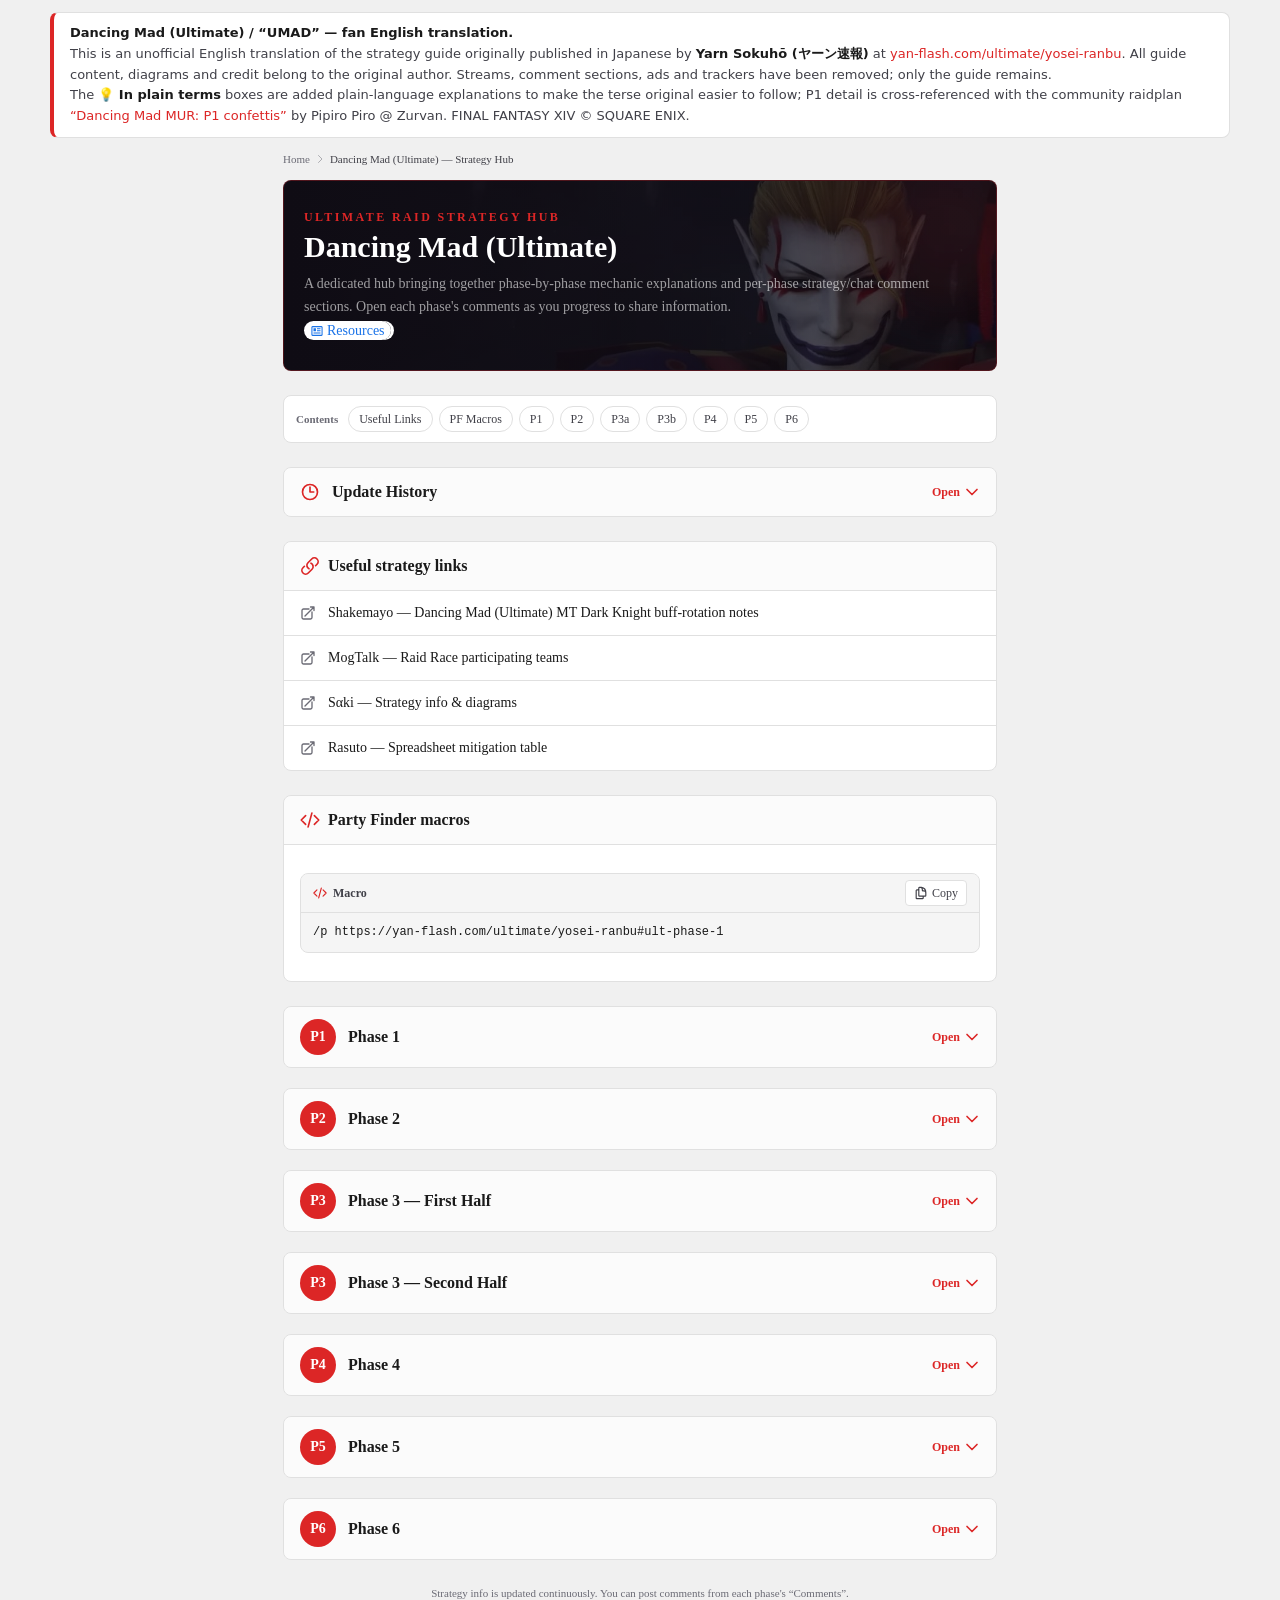
==== index.html @ 83f5c0fc "Add P1 'In plain terms' explanation boxes under each Yarn instruction (pilot)" ====
<!DOCTYPE html>
<html lang="en">
<head>
  <meta charset="UTF-8">
  <meta name="viewport" content="width=device-width, initial-scale=1">
  <title>Dancing Mad (Ultimate) / UMAD — FFXIV Strategy Guide (EN)</title>
  <meta name="description" content="English translation of the FFXIV Dancing Mad (Ultimate) / UMAD raid strategy guide. Phase-by-phase mechanics, diagrams, and macros. Pure guide, ad-free.">
  <meta name="robots" content="noindex">
  <meta property="og:title" content="Dancing Mad (Ultimate) / UMAD — FFXIV Strategy Guide (EN)">
  <meta property="og:description" content="English translation of the FFXIV Dancing Mad (Ultimate) raid strategy guide — phase-by-phase mechanics, diagrams and macros.">
  <link rel="preconnect" href="https://fonts.googleapis.com">
  <link rel="preconnect" href="https://fonts.gstatic.com" crossorigin>
  <link href="https://fonts.googleapis.com/css2?family=Noto+Sans+JP:wght@400;500;700&display=swap" rel="stylesheet">
  <link rel="stylesheet" href="assets/css/a24ae8586404bdea.css">
  <link rel="stylesheet" href="assets/css/f6a6fff5d8f816f2.css">
  <style>
    html, body { background: var(--color-bg-primary, #f0f0f0); color: var(--color-text-primary, #1a1a1a); }
    .umad-shell { max-width: var(--container-max, 1180px); margin: 0 auto; padding: 12px; }
    details > summary { cursor: pointer; }
    details[open] > summary svg.transition-transform { transform: rotate(180deg); }
    .umad-note { margin: 5px 0 14px; padding: 9px 14px; border-left: 4px solid var(--color-accent, #dc2626);
      background: var(--color-accent-subtle, rgba(220,38,38,.05)); border-radius: 0 8px 8px 0;
      font-size: .92em; line-height: 1.65; color: var(--color-text-secondary, #404048); }
    .umad-note-label { font-weight: 800; font-size: .62rem; letter-spacing: .07em; text-transform: uppercase;
      color: var(--color-accent, #dc2626); margin-bottom: 3px; }
    .umad-note p { margin: 0; }
    .umad-note b { color: var(--color-text-primary, #1a1a1a); font-weight: 700; }
    .umad-credit {
      max-width: var(--container-max, 1180px); margin: 12px auto 0; padding: 10px 16px;
      font: 13px/1.6 "Noto Sans JP", system-ui, sans-serif; color: var(--color-text-secondary, #404048);
      border: 1px solid var(--color-border, #e0e0e0); border-left: 4px solid var(--color-accent, #dc2626);
      border-radius: 8px; background: var(--color-bg-card, #fff);
    }
    .umad-credit b { color: var(--color-text-primary, #1a1a1a); }
    .umad-credit a { color: var(--color-accent, #dc2626); }
  </style>
</head>
<body class="noto_sans_jp_123251a2-module__B6ETAG__className">
  <div class="min-h-screen flex flex-col">
    <div class="umad-credit">
      <b>Dancing Mad (Ultimate) / “UMAD” — fan English translation.</b><br>
      This is an unofficial English translation of the strategy guide originally published in Japanese by
      <b>Yarn Sokuhō (ヤーン速報)</b> at
      <a href="https://yan-flash.com/ultimate/yosei-ranbu" rel="nofollow noopener" target="_blank">yan-flash.com/ultimate/yosei-ranbu</a>.
      All guide content, diagrams and credit belong to the original author. Streams, comment sections,
      ads and trackers have been removed; only the guide remains.<br>
      The <b>💡 In plain terms</b> boxes are added plain-language explanations to make the terse
      original easier to follow; P1 detail is cross-referenced with the community raidplan
      <a href="https://raidplan.io/plan/BCd8L1CiFV-80hru" rel="nofollow noopener" target="_blank">“Dancing Mad MUR: P1 confettis”</a>
      by Pipiro Piro @ Zurvan. FINAL FANTASY XIV © SQUARE ENIX.
    </div>
    <div class="umad-shell">
      <main class="flex-1 min-w-0" style="height: auto !important;"><div class="max-w-4xl mx-auto" style="height: auto !important;"><nav aria-label="パンくずリスト" class="mb-3"><ol class="flex items-center gap-1 text-2xs text-text-muted flex-wrap"><li class="flex items-center gap-1"><a class="hover:text-accent transition-colors" href="https://yan-flash.com/">Home</a></li><li class="flex items-center gap-1"><svg class="w-3 h-3 text-text-muted/50 flex-shrink-0" fill="none" stroke="currentColor" viewbox="0 0 24 24"><path d="M9 5l7 7-7 7" stroke-linecap="round" stroke-linejoin="round" stroke-width="2"></path></svg><span class="text-text-secondary">Dancing Mad (Ultimate) — Strategy Hub</span></li></ol></nav><header class="relative overflow-hidden rounded-lg border border-accent/30 bg-gradient-to-br from-[#1a1320] to-[#0f0c14] px-5 py-7 mb-6"><div aria-hidden="true" class="absolute inset-0 pointer-events-none"><img alt="" class="object-cover object-right opacity-[0.32]" data-nimg="fill" decoding="async" loading="lazy" src="assets/img/hero-yosei-ranbu.jpeg" style="position: absolute; height: 100%; width: 100%; inset: 0px; color: transparent;"/><div class="absolute inset-0 bg-gradient-to-r from-[#0f0c14] via-[#0f0c14]/50 to-transparent"></div></div><div aria-hidden="true" class="absolute -right-8 -top-8 w-40 h-40 rounded-full bg-accent/10 blur-2xl"></div><div class="relative"><p class="text-accent text-xs font-bold tracking-[0.2em] mb-1">ULTIMATE RAID STRATEGY HUB</p><h1 class="text-2xl sm:text-3xl font-bold text-white mb-2">Dancing Mad (Ultimate)</h1><p class="text-white/60 text-sm leading-relaxed max-w-2xl">A dedicated hub bringing together phase-by-phase mechanic explanations and per-phase strategy/chat comment sections. Open each phase's comments as you progress to share information.<div aria-label="資料" class="google-anno-skip google-anno-sc" data-google-interstitial="false" data-google-vignette="false" role="link" style="color-scheme: initial !important; forced-color-adjust: initial !important; math-depth: initial !important; position: initial !important; position-anchor: initial !important; text-size-adjust: initial !important; appearance: initial !important; font-feature-settings: initial !important; font-kerning: initial !important; font-language-override: initial !important; font-optical-sizing: initial !important; font-palette: initial !important; font-size-adjust: initial !important; font-stretch: initial !important; font-synthesis: initial !important; font-variant: initial !important; font-variation-settings: initial !important; position-area: initial !important; text-rendering: initial !important; text-spacing-trim: initial !important; -webkit-font-smoothing: initial !important; -webkit-locale: initial !important; -webkit-text-orientation: initial !important; -webkit-writing-mode: initial !important; zoom: initial !important; accent-color: initial !important; place-content: initial !important; place-items: initial !important; place-self: initial !important; alignment-baseline: initial !important; anchor-name: initial !important; anchor-scope: initial !important; animation-composition: initial !important; animation: initial !important; animation-trigger: initial !important; app-region: initial !important; aspect-ratio: initial !important; backdrop-filter: initial !important; backface-visibility: initial !important; background-blend-mode: initial !important; baseline-shift: initial !important; baseline-source: initial !important; block-size: initial !important; border-block: initial !important; border-collapse: initial !important; border-end-end-radius: initial !important; border-end-start-radius: initial !important; border-inline: initial !important; border-shape: initial !important; border-start-end-radius: initial !important; border-start-start-radius: initial !important; inset: initial !important; box-decoration-break: initial !important; box-sizing: initial !important; break-after: initial !important; break-before: initial !important; break-inside: initial !important; buffered-rendering: initial !important; caption-side: initial !important; caret-animation: initial !important; caret-color: initial !important; caret-shape: initial !important; clear: initial !important; clip: initial !important; clip-path: initial !important; clip-rule: initial !important; color-interpolation: initial !important; color-interpolation-filters: initial !important; color-rendering: initial !important; columns: initial !important; column-fill: initial !important; gap: initial !important; rule-break: initial !important; rule: initial !important; rule-inset: initial !important; rule-visibility-items: initial !important; column-span: initial !important; contain: initial !important; contain-intrinsic-block-size: initial !important; contain-intrinsic-size: initial !important; contain-intrinsic-inline-size: initial !important; container: initial !important; content: initial !important; content-visibility: initial !important; corner-shape: initial !important; corner-block-end-shape: initial !important; corner-block-start-shape: initial !important; counter-increment: initial !important; counter-reset: initial !important; counter-set: initial !important; cx: initial !important; cy: initial !important; d: initial !important; dominant-baseline: initial !important; dynamic-range-limit: initial !important; empty-cells: initial !important; field-sizing: initial !important; fill: initial !important; fill-opacity: initial !important; fill-rule: initial !important; filter: initial !important; flex: initial !important; flex-flow: initial !important; float: initial !important; flood-color: initial !important; flood-opacity: initial !important; grid: initial !important; grid-area: initial !important; height: initial !important; hyphenate-character: initial !important; hyphenate-limit-chars: initial !important; hyphens: initial !important; image-orientation: initial !important; image-rendering: initial !important; initial-letter: initial !important; inline-size: initial !important; inset-block: initial !important; inset-inline: initial !important; interactivity: initial !important; interest-delay: initial !important; interpolate-size: initial !important; isolation: initial !important; letter-spacing: initial !important; lighting-color: initial !important; line-break: initial !important; line-height: initial !important; list-style: initial !important; margin-block: initial !important; margin-left: initial !important; margin-right: initial !important; marker: initial !important; mask: initial !important; mask-type: initial !important; math-shift: initial !important; math-style: initial !important; max-block-size: initial !important; max-height: initial !important; max-inline-size: initial !important; max-width: initial !important; min-block-size: initial !important; min-height: initial !important; min-inline-size: initial !important; min-width: initial !important; mix-blend-mode: initial !important; object-fit: initial !important; object-position: initial !important; object-view-box: initial !important; offset: initial !important; opacity: initial !important; order: initial !important; orphans: initial !important; outline: initial !important; outline-offset: initial !important; overflow-anchor: initial !important; overflow-block: initial !important; overflow-clip-margin: initial !important; overflow-inline: initial !important; overflow-wrap: initial !important; overflow: initial !important; overlay: initial !important; overscroll-behavior-block: initial !important; overscroll-behavior-inline: initial !important; overscroll-behavior: initial !important; padding-block: initial !important; padding-inline: initial !important; padding-left: initial !important; padding-right: initial !important; page: initial !important; page-orientation: initial !important; paint-order: initial !important; perspective: initial !important; perspective-origin: initial !important; pointer-events: initial !important; position-try: initial !important; position-visibility: initial !important; print-color-adjust: initial !important; quotes: initial !important; r: initial !important; reading-flow: initial !important; reading-order: initial !important; resize: initial !important; rotate: initial !important; ruby-align: initial !important; ruby-position: initial !important; rule-overlap: initial !important; rx: initial !important; ry: initial !important; scale: initial !important; scroll-behavior: initial !important; scroll-initial-target: initial !important; scroll-margin-block: initial !important; scroll-margin: initial !important; scroll-margin-inline: initial !important; scroll-marker-group: initial !important; scroll-padding-block: initial !important; scroll-padding: initial !important; scroll-padding-inline: initial !important; scroll-snap-align: initial !important; scroll-snap-stop: initial !important; scroll-snap-type: initial !important; scroll-target-group: initial !important; scroll-timeline: initial !important; scrollbar-color: initial !important; scrollbar-gutter: initial !important; scrollbar-width: initial !important; shape-image-threshold: initial !important; shape-margin: initial !important; shape-outside: initial !important; shape-rendering: initial !important; size: initial !important; speak: initial !important; stop-color: initial !important; stop-opacity: initial !important; stroke: initial !important; stroke-dasharray: initial !important; stroke-dashoffset: initial !important; stroke-linecap: initial !important; stroke-linejoin: initial !important; stroke-miterlimit: initial !important; stroke-opacity: initial !important; stroke-width: initial !important; tab-size: initial !important; table-layout: initial !important; text-align-last: initial !important; text-anchor: initial !important; text-autospace: initial !important; text-box: initial !important; text-combine-upright: initial !important; text-decoration: initial !important; text-decoration-skip-ink: initial !important; text-emphasis: initial !important; text-emphasis-position: initial !important; text-indent: initial !important; text-justify: initial !important; text-overflow: initial !important; text-shadow: initial !important; text-transform: initial !important; text-underline-offset: initial !important; text-underline-position: initial !important; text-wrap: initial !important; timeline-scope: initial !important; timeline-trigger: initial !important; touch-action: initial !important; transform: initial !important; transform-box: initial !important; transform-origin: initial !important; transform-style: initial !important; transition: initial !important; translate: initial !important; trigger-scope: initial !important; user-select: initial !important; vector-effect: initial !important; vertical-align: initial !important; view-timeline: initial !important; view-transition-class: initial !important; view-transition-group: initial !important; view-transition-name: initial !important; view-transition-scope: initial !important; border-spacing: initial !important; -webkit-box-align: initial !important; -webkit-box-decoration-break: initial !important; -webkit-box-direction: initial !important; -webkit-box-flex: initial !important; -webkit-box-ordinal-group: initial !important; -webkit-box-orient: initial !important; -webkit-box-pack: initial !important; -webkit-box-reflect: initial !important; -webkit-line-break: initial !important; -webkit-line-clamp: initial !important; -webkit-mask-box-image: initial !important; -webkit-rtl-ordering: initial !important; -webkit-ruby-position: initial !important; -webkit-tap-highlight-color: initial !important; -webkit-text-combine: initial !important; -webkit-text-decorations-in-effect: initial !important; -webkit-text-security: initial !important; -webkit-text-stroke: initial !important; -webkit-user-drag: initial !important; white-space-collapse: initial !important; widows: initial !important; width: initial !important; will-change: initial !important; word-break: initial !important; word-spacing: initial !important; x: initial !important; y: initial !important; z-index: initial !important; -webkit-text-fill-color: unset !important; color: rgb(26, 115, 232) !important; cursor: pointer !important; direction: inherit !important; font-family: inherit !important; font-size: inherit !important; font-weight: inherit !important; text-align: inherit !important; text-orientation: inherit !important; visibility: inherit !important; writing-mode: inherit !important; display: inline !important; font-style: inherit !important; background: linear-gradient(rgb(255, 255, 255), rgb(255, 255, 255)) transparent !important; border-width: medium !important; border-style: none !important; border-color: currentcolor !important; border-image: initial !important; margin-top: 0px !important; margin-bottom: 0px !important; margin-inline: 0px !important; border-radius: 20px !important; padding-top: 2px !important; padding-bottom: 2px !important; box-shadow: rgb(255, 255, 255) 3px 0px 0px 0px !important;" tabindex="0"><span style="color-scheme: initial !important; forced-color-adjust: initial !important; math-depth: initial !important; position: initial !important; position-anchor: initial !important; text-size-adjust: initial !important; appearance: initial !important; font-feature-settings: initial !important; font-kerning: initial !important; font-language-override: initial !important; font-optical-sizing: initial !important; font-palette: initial !important; font-size-adjust: initial !important; font-stretch: initial !important; font-style: initial !important; font-synthesis: initial !important; font-variant: initial !important; font-variation-settings: initial !important; position-area: initial !important; text-rendering: initial !important; text-spacing-trim: initial !important; -webkit-font-smoothing: initial !important; -webkit-locale: initial !important; -webkit-text-orientation: initial !important; -webkit-writing-mode: initial !important; zoom: initial !important; accent-color: initial !important; place-content: initial !important; place-items: initial !important; place-self: initial !important; alignment-baseline: initial !important; anchor-name: initial !important; anchor-scope: initial !important; animation-composition: initial !important; animation: initial !important; animation-trigger: initial !important; app-region: initial !important; aspect-ratio: initial !important; backdrop-filter: initial !important; backface-visibility: initial !important; background: initial !important; background-blend-mode: initial !important; baseline-shift: initial !important; baseline-source: initial !important; block-size: initial !important; border-block: initial !important; border: initial !important; border-radius: initial !important; border-collapse: initial !important; border-end-end-radius: initial !important; border-end-start-radius: initial !important; border-inline: initial !important; border-shape: initial !important; border-start-end-radius: initial !important; border-start-start-radius: initial !important; inset: initial !important; box-decoration-break: initial !important; box-shadow: initial !important; box-sizing: initial !important; break-after: initial !important; break-before: initial !important; break-inside: initial !important; buffered-rendering: initial !important; caption-side: initial !important; caret-animation: initial !important; caret-color: initial !important; caret-shape: initial !important; clear: initial !important; clip: initial !important; clip-path: initial !important; clip-rule: initial !important; color-interpolation: initial !important; color-interpolation-filters: initial !important; color-rendering: initial !important; columns: initial !important; column-fill: initial !important; gap: initial !important; rule-break: initial !important; rule: initial !important; rule-inset: initial !important; rule-visibility-items: initial !important; column-span: initial !important; contain: initial !important; contain-intrinsic-block-size: initial !important; contain-intrinsic-size: initial !important; contain-intrinsic-inline-size: initial !important; container: initial !important; content: initial !important; content-visibility: initial !important; corner-shape: initial !important; corner-block-end-shape: initial !important; corner-block-start-shape: initial !important; counter-increment: initial !important; counter-reset: initial !important; counter-set: initial !important; cx: initial !important; cy: initial !important; d: initial !important; dominant-baseline: initial !important; dynamic-range-limit: initial !important; empty-cells: initial !important; field-sizing: initial !important; fill: initial !important; fill-opacity: initial !important; fill-rule: initial !important; filter: initial !important; flex: initial !important; flex-flow: initial !important; float: initial !important; flood-color: initial !important; flood-opacity: initial !important; grid: initial !important; grid-area: initial !important; height: initial !important; hyphenate-character: initial !important; hyphenate-limit-chars: initial !important; hyphens: initial !important; image-orientation: initial !important; image-rendering: initial !important; initial-letter: initial !important; inline-size: initial !important; inset-block: initial !important; inset-inline: initial !important; interactivity: initial !important; interest-delay: initial !important; interpolate-size: initial !important; isolation: initial !important; letter-spacing: initial !important; lighting-color: initial !important; line-break: initial !important; line-height: initial !important; list-style: initial !important; margin-block: initial !important; margin: initial !important; margin-inline: initial !important; marker: initial !important; mask: initial !important; mask-type: initial !important; math-shift: initial !important; math-style: initial !important; max-block-size: initial !important; max-height: initial !important; max-inline-size: initial !important; max-width: initial !important; min-block-size: initial !important; min-height: initial !important; min-inline-size: initial !important; min-width: initial !important; mix-blend-mode: initial !important; object-fit: initial !important; object-position: initial !important; object-view-box: initial !important; offset: initial !important; opacity: initial !important; order: initial !important; orphans: initial !important; outline: initial !important; outline-offset: initial !important; overflow-anchor: initial !important; overflow-block: initial !important; overflow-clip-margin: initial !important; overflow-inline: initial !important; overflow-wrap: initial !important; overflow: initial !important; overlay: initial !important; overscroll-behavior-block: initial !important; overscroll-behavior-inline: initial !important; overscroll-behavior: initial !important; padding-block: initial !important; padding-bottom: initial !important; padding-inline: initial !important; padding-top: initial !important; page: initial !important; page-orientation: initial !important; paint-order: initial !important; perspective: initial !important; perspective-origin: initial !important; pointer-events: initial !important; position-try: initial !important; position-visibility: initial !important; print-color-adjust: initial !important; quotes: initial !important; r: initial !important; reading-flow: initial !important; reading-order: initial !important; resize: initial !important; rotate: initial !important; ruby-align: initial !important; ruby-position: initial !important; rule-overlap: initial !important; rx: initial !important; ry: initial !important; scale: initial !important; scroll-behavior: initial !important; scroll-initial-target: initial !important; scroll-margin-block: initial !important; scroll-margin: initial !important; scroll-margin-inline: initial !important; scroll-marker-group: initial !important; scroll-padding-block: initial !important; scroll-padding: initial !important; scroll-padding-inline: initial !important; scroll-snap-align: initial !important; scroll-snap-stop: initial !important; scroll-snap-type: initial !important; scroll-target-group: initial !important; scroll-timeline: initial !important; scrollbar-color: initial !important; scrollbar-gutter: initial !important; scrollbar-width: initial !important; shape-image-threshold: initial !important; shape-margin: initial !important; shape-outside: initial !important; shape-rendering: initial !important; size: initial !important; speak: initial !important; stop-color: initial !important; stop-opacity: initial !important; stroke: initial !important; stroke-dasharray: initial !important; stroke-dashoffset: initial !important; stroke-linecap: initial !important; stroke-linejoin: initial !important; stroke-miterlimit: initial !important; stroke-opacity: initial !important; stroke-width: initial !important; tab-size: initial !important; table-layout: initial !important; text-align-last: initial !important; text-anchor: initial !important; text-autospace: initial !important; text-box: initial !important; text-combine-upright: initial !important; text-decoration: initial !important; text-decoration-skip-ink: initial !important; text-emphasis: initial !important; text-emphasis-position: initial !important; text-indent: initial !important; text-justify: initial !important; text-overflow: initial !important; text-shadow: initial !important; text-transform: initial !important; text-underline-offset: initial !important; text-underline-position: initial !important; text-wrap: nowrap !important; timeline-scope: initial !important; timeline-trigger: initial !important; touch-action: initial !important; transform: initial !important; transform-box: initial !important; transform-origin: initial !important; transform-style: initial !important; transition: initial !important; translate: initial !important; trigger-scope: initial !important; user-select: initial !important; vector-effect: initial !important; vertical-align: initial !important; view-timeline: initial !important; view-transition-class: initial !important; view-transition-group: initial !important; view-transition-name: initial !important; view-transition-scope: initial !important; border-spacing: initial !important; -webkit-box-align: initial !important; -webkit-box-decoration-break: initial !important; -webkit-box-direction: initial !important; -webkit-box-flex: initial !important; -webkit-box-ordinal-group: initial !important; -webkit-box-orient: initial !important; -webkit-box-pack: initial !important; -webkit-box-reflect: initial !important; -webkit-line-break: initial !important; -webkit-line-clamp: initial !important; -webkit-mask-box-image: initial !important; -webkit-rtl-ordering: initial !important; -webkit-ruby-position: initial !important; -webkit-tap-highlight-color: initial !important; -webkit-text-combine: initial !important; -webkit-text-decorations-in-effect: initial !important; -webkit-text-security: initial !important; -webkit-text-stroke: initial !important; -webkit-user-drag: initial !important; widows: initial !important; width: initial !important; will-change: initial !important; word-break: initial !important; word-spacing: initial !important; x: initial !important; y: initial !important; z-index: initial !important; -webkit-text-fill-color: unset !important; color: inherit !important; cursor: inherit !important; direction: inherit !important; font-family: inherit !important; font-size: inherit !important; font-weight: inherit !important; text-align: inherit !important; text-orientation: inherit !important; visibility: inherit !important; writing-mode: inherit !important; white-space-collapse: collapse !important; display: inline-block !important; padding-left: 6px !important; padding-right: 0px !important;"><span style="color-scheme: initial !important; forced-color-adjust: initial !important; math-depth: initial !important; position: initial !important; position-anchor: initial !important; text-size-adjust: initial !important; appearance: initial !important; font-feature-settings: initial !important; font-kerning: initial !important; font-language-override: initial !important; font-optical-sizing: initial !important; font-palette: initial !important; font-size-adjust: initial !important; font-stretch: initial !important; font-style: initial !important; font-synthesis: initial !important; font-variant: initial !important; font-variation-settings: initial !important; position-area: initial !important; text-rendering: initial !important; text-spacing-trim: initial !important; -webkit-font-smoothing: initial !important; -webkit-locale: initial !important; -webkit-text-orientation: initial !important; -webkit-writing-mode: initial !important; zoom: initial !important; accent-color: initial !important; place-content: initial !important; place-items: initial !important; place-self: initial !important; alignment-baseline: initial !important; anchor-name: initial !important; anchor-scope: initial !important; animation-composition: initial !important; animation: initial !important; animation-trigger: initial !important; app-region: initial !important; aspect-ratio: initial !important; backdrop-filter: initial !important; backface-visibility: initial !important; background: initial !important; background-blend-mode: initial !important; baseline-shift: initial !important; baseline-source: initial !important; block-size: initial !important; border-block: initial !important; border: initial !important; border-radius: initial !important; border-collapse: initial !important; border-end-end-radius: initial !important; border-end-start-radius: initial !important; border-inline: initial !important; border-shape: initial !important; border-start-end-radius: initial !important; border-start-start-radius: initial !important; inset: initial !important; box-decoration-break: initial !important; box-shadow: initial !important; box-sizing: initial !important; break-after: initial !important; break-before: initial !important; break-inside: initial !important; buffered-rendering: initial !important; caption-side: initial !important; caret-animation: initial !important; caret-color: initial !important; caret-shape: initial !important; clear: initial !important; clip: initial !important; clip-path: initial !important; clip-rule: initial !important; color-interpolation: initial !important; color-interpolation-filters: initial !important; color-rendering: initial !important; columns: initial !important; column-fill: initial !important; gap: initial !important; rule-break: initial !important; rule: initial !important; rule-inset: initial !important; rule-visibility-items: initial !important; column-span: initial !important; contain: initial !important; contain-intrinsic-block-size: initial !important; contain-intrinsic-size: initial !important; contain-intrinsic-inline-size: initial !important; container: initial !important; content: initial !important; content-visibility: initial !important; corner-shape: initial !important; corner-block-end-shape: initial !important; corner-block-start-shape: initial !important; counter-increment: initial !important; counter-reset: initial !important; counter-set: initial !important; cx: initial !important; cy: initial !important; d: initial !important; dominant-baseline: initial !important; dynamic-range-limit: initial !important; empty-cells: initial !important; field-sizing: initial !important; fill: initial !important; fill-opacity: initial !important; fill-rule: initial !important; filter: initial !important; flex: initial !important; flex-flow: initial !important; float: initial !important; flood-color: initial !important; flood-opacity: initial !important; grid: initial !important; grid-area: initial !important; height: initial !important; hyphenate-character: initial !important; hyphenate-limit-chars: initial !important; hyphens: initial !important; image-orientation: initial !important; image-rendering: initial !important; initial-letter: initial !important; inline-size: initial !important; inset-block: initial !important; inset-inline: initial !important; interactivity: initial !important; interest-delay: initial !important; interpolate-size: initial !important; isolation: initial !important; letter-spacing: initial !important; lighting-color: initial !important; line-break: initial !important; line-height: initial !important; list-style: initial !important; margin-block: initial !important; margin: initial !important; margin-inline: initial !important; marker: initial !important; mask: initial !important; mask-type: initial !important; math-shift: initial !important; math-style: initial !important; max-block-size: initial !important; max-height: initial !important; max-inline-size: initial !important; max-width: initial !important; min-block-size: initial !important; min-height: initial !important; min-inline-size: initial !important; min-width: initial !important; mix-blend-mode: initial !important; object-fit: initial !important; object-position: initial !important; object-view-box: initial !important; offset: initial !important; opacity: initial !important; order: initial !important; orphans: initial !important; outline: initial !important; outline-offset: initial !important; overflow-anchor: initial !important; overflow-block: initial !important; overflow-clip-margin: initial !important; overflow-inline: initial !important; overflow-wrap: initial !important; overflow: initial !important; overlay: initial !important; overscroll-behavior-block: initial !important; overscroll-behavior-inline: initial !important; overscroll-behavior: initial !important; padding-block: initial !important; padding-bottom: initial !important; padding-inline: initial !important; padding-right: initial !important; padding-top: initial !important; page: initial !important; page-orientation: initial !important; paint-order: initial !important; perspective: initial !important; perspective-origin: initial !important; pointer-events: initial !important; position-try: initial !important; position-visibility: initial !important; print-color-adjust: initial !important; quotes: initial !important; r: initial !important; reading-flow: initial !important; reading-order: initial !important; resize: initial !important; rotate: initial !important; ruby-align: initial !important; ruby-position: initial !important; rule-overlap: initial !important; rx: initial !important; ry: initial !important; scale: initial !important; scroll-behavior: initial !important; scroll-initial-target: initial !important; scroll-margin-block: initial !important; scroll-margin: initial !important; scroll-margin-inline: initial !important; scroll-marker-group: initial !important; scroll-padding-block: initial !important; scroll-padding: initial !important; scroll-padding-inline: initial !important; scroll-snap-align: initial !important; scroll-snap-stop: initial !important; scroll-snap-type: initial !important; scroll-target-group: initial !important; scroll-timeline: initial !important; scrollbar-color: initial !important; scrollbar-gutter: initial !important; scrollbar-width: initial !important; shape-image-threshold: initial !important; shape-margin: initial !important; shape-outside: initial !important; shape-rendering: initial !important; size: initial !important; speak: initial !important; stop-color: initial !important; stop-opacity: initial !important; stroke: initial !important; stroke-dasharray: initial !important; stroke-dashoffset: initial !important; stroke-linecap: initial !important; stroke-linejoin: initial !important; stroke-miterlimit: initial !important; stroke-opacity: initial !important; stroke-width: initial !important; tab-size: initial !important; table-layout: initial !important; text-align-last: initial !important; text-anchor: initial !important; text-autospace: initial !important; text-box: initial !important; text-combine-upright: initial !important; text-decoration: initial !important; text-decoration-skip-ink: initial !important; text-emphasis: initial !important; text-emphasis-position: initial !important; text-indent: initial !important; text-justify: initial !important; text-overflow: initial !important; text-shadow: initial !important; text-transform: initial !important; text-underline-offset: initial !important; text-underline-position: initial !important; text-wrap: nowrap !important; timeline-scope: initial !important; timeline-trigger: initial !important; touch-action: initial !important; transform: initial !important; transform-box: initial !important; transform-origin: initial !important; transform-style: initial !important; transition: initial !important; translate: initial !important; trigger-scope: initial !important; user-select: initial !important; vector-effect: initial !important; vertical-align: initial !important; view-timeline: initial !important; view-transition-class: initial !important; view-transition-group: initial !important; view-transition-name: initial !important; view-transition-scope: initial !important; border-spacing: initial !important; -webkit-box-align: initial !important; -webkit-box-decoration-break: initial !important; -webkit-box-direction: initial !important; -webkit-box-flex: initial !important; -webkit-box-ordinal-group: initial !important; -webkit-box-orient: initial !important; -webkit-box-pack: initial !important; -webkit-box-reflect: initial !important; -webkit-line-break: initial !important; -webkit-line-clamp: initial !important; -webkit-mask-box-image: initial !important; -webkit-rtl-ordering: initial !important; -webkit-ruby-position: initial !important; -webkit-tap-highlight-color: initial !important; -webkit-text-combine: initial !important; -webkit-text-decorations-in-effect: initial !important; -webkit-text-security: initial !important; -webkit-text-stroke: initial !important; -webkit-user-drag: initial !important; widows: initial !important; width: initial !important; will-change: initial !important; word-break: initial !important; word-spacing: initial !important; x: initial !important; y: initial !important; z-index: initial !important; -webkit-text-fill-color: unset !important; color: inherit !important; cursor: inherit !important; direction: inherit !important; font-family: inherit !important; font-size: inherit !important; font-weight: inherit !important; text-align: inherit !important; text-orientation: inherit !important; visibility: inherit !important; writing-mode: inherit !important; display: inline !important; padding-left: 0px !important; white-space-collapse: collapse !important;"><svg height="14px" style="animation: initial !important; background: initial !important; border: 0px !important; box-shadow: none !important; color: inherit !important; cursor: inherit !important; direction: inherit !important; display: inline !important; fill: rgb(26, 115, 232) !important; filter: initial !important; float: none !important; margin: 0px !important; opacity: initial !important; outline: 0px !important; overflow: initial !important; padding: 0px !important; stroke: initial !important; transform: initial !important; vertical-align: middle !important; visibility: inherit !important;" viewbox="0 -960 960 960" width="14px"><path d="M168-144q-29.7 0-50.85-21.15Q96-186.3 96-216v-528q0-29.7 21.15-50.85Q138.3-816 168-816h624q29.7 0 50.85 21.15Q864-773.7 864-744v528q0 29.7-21.15 50.85Q821.7-144 792-144H168Zm0-72h624v-528H168v528Zm72-96h480v-72H240v72Zm0-144h168v-216H240v216Zm240 0h240v-72H480v72Zm0-144h240v-72H480v72ZM168-216v-528 528Z" style="animation: initial !important; background: initial !important; border: 0px !important; box-shadow: none !important; color: inherit !important; cursor: inherit !important; direction: inherit !important; display: inline !important; fill: currentcolor !important; filter: initial !important; float: none !important; margin: 0px !important; opacity: initial !important; outline: 0px !important; overflow: initial !important; padding: 0px !important; stroke: initial !important; transform: initial !important; vertical-align: initial !important; visibility: inherit !important;"></path></svg></span><span style="color-scheme: initial !important; forced-color-adjust: initial !important; math-depth: initial !important; position: initial !important; position-anchor: initial !important; text-size-adjust: initial !important; appearance: initial !important; font-feature-settings: initial !important; font-kerning: initial !important; font-language-override: initial !important; font-optical-sizing: initial !important; font-palette: initial !important; font-size-adjust: initial !important; font-stretch: initial !important; font-style: initial !important; font-synthesis: initial !important; font-variant: initial !important; font-variation-settings: initial !important; position-area: initial !important; text-rendering: initial !important; text-spacing-trim: initial !important; -webkit-font-smoothing: initial !important; -webkit-locale: initial !important; -webkit-text-orientation: initial !important; -webkit-writing-mode: initial !important; zoom: initial !important; accent-color: initial !important; place-content: initial !important; place-items: initial !important; place-self: initial !important; alignment-baseline: initial !important; anchor-name: initial !important; anchor-scope: initial !important; animation-composition: initial !important; animation: initial !important; animation-trigger: initial !important; app-region: initial !important; aspect-ratio: initial !important; backdrop-filter: initial !important; backface-visibility: initial !important; background: initial !important; background-blend-mode: initial !important; baseline-shift: initial !important; baseline-source: initial !important; block-size: initial !important; border-block: initial !important; border: initial !important; border-radius: initial !important; border-collapse: initial !important; border-end-end-radius: initial !important; border-end-start-radius: initial !important; border-inline: initial !important; border-shape: initial !important; border-start-end-radius: initial !important; border-start-start-radius: initial !important; inset: initial !important; box-decoration-break: initial !important; box-shadow: initial !important; box-sizing: initial !important; break-after: initial !important; break-before: initial !important; break-inside: initial !important; buffered-rendering: initial !important; caption-side: initial !important; caret-animation: initial !important; caret-color: initial !important; caret-shape: initial !important; clear: initial !important; clip: initial !important; clip-path: initial !important; clip-rule: initial !important; color-interpolation: initial !important; color-interpolation-filters: initial !important; color-rendering: initial !important; columns: initial !important; column-fill: initial !important; gap: initial !important; rule-break: initial !important; rule: initial !important; rule-inset: initial !important; rule-visibility-items: initial !important; column-span: initial !important; contain: initial !important; contain-intrinsic-block-size: initial !important; contain-intrinsic-size: initial !important; contain-intrinsic-inline-size: initial !important; container: initial !important; content: initial !important; content-visibility: initial !important; corner-shape: initial !important; corner-block-end-shape: initial !important; corner-block-start-shape: initial !important; counter-increment: initial !important; counter-reset: initial !important; counter-set: initial !important; cx: initial !important; cy: initial !important; d: initial !important; display: initial !important; dominant-baseline: initial !important; dynamic-range-limit: initial !important; empty-cells: initial !important; field-sizing: initial !important; fill: initial !important; fill-opacity: initial !important; fill-rule: initial !important; filter: initial !important; flex: initial !important; flex-flow: initial !important; float: initial !important; flood-color: initial !important; flood-opacity: initial !important; grid: initial !important; grid-area: initial !important; height: initial !important; hyphenate-character: initial !important; hyphenate-limit-chars: initial !important; hyphens: initial !important; image-orientation: initial !important; image-rendering: initial !important; initial-letter: initial !important; inline-size: initial !important; inset-block: initial !important; inset-inline: initial !important; interactivity: initial !important; interest-delay: initial !important; interpolate-size: initial !important; isolation: initial !important; letter-spacing: initial !important; lighting-color: initial !important; line-break: initial !important; line-height: initial !important; list-style: initial !important; margin-block: initial !important; margin-bottom: initial !important; margin-inline: initial !important; margin-right: initial !important; margin-top: initial !important; marker: initial !important; mask: initial !important; mask-type: initial !important; math-shift: initial !important; math-style: initial !important; max-block-size: initial !important; max-height: initial !important; max-inline-size: initial !important; max-width: initial !important; min-block-size: initial !important; min-height: initial !important; min-inline-size: initial !important; min-width: initial !important; mix-blend-mode: initial !important; object-fit: initial !important; object-position: initial !important; object-view-box: initial !important; offset: initial !important; opacity: initial !important; order: initial !important; orphans: initial !important; outline: initial !important; outline-offset: initial !important; overflow-anchor: initial !important; overflow-block: initial !important; overflow-clip-margin: initial !important; overflow-inline: initial !important; overflow-wrap: initial !important; overflow: initial !important; overlay: initial !important; overscroll-behavior-block: initial !important; overscroll-behavior-inline: initial !important; overscroll-behavior: initial !important; padding-block: initial !important; padding-bottom: initial !important; padding-inline: initial !important; padding-left: initial !important; padding-top: initial !important; page: initial !important; page-orientation: initial !important; paint-order: initial !important; perspective: initial !important; perspective-origin: initial !important; pointer-events: initial !important; position-try: initial !important; position-visibility: initial !important; print-color-adjust: initial !important; quotes: initial !important; r: initial !important; reading-flow: initial !important; reading-order: initial !important; resize: initial !important; rotate: initial !important; ruby-align: initial !important; ruby-position: initial !important; rule-overlap: initial !important; rx: initial !important; ry: initial !important; scale: initial !important; scroll-behavior: initial !important; scroll-initial-target: initial !important; scroll-margin-block: initial !important; scroll-margin: initial !important; scroll-margin-inline: initial !important; scroll-marker-group: initial !important; scroll-padding-block: initial !important; scroll-padding: initial !important; scroll-padding-inline: initial !important; scroll-snap-align: initial !important; scroll-snap-stop: initial !important; scroll-snap-type: initial !important; scroll-target-group: initial !important; scroll-timeline: initial !important; scrollbar-color: initial !important; scrollbar-gutter: initial !important; scrollbar-width: initial !important; shape-image-threshold: initial !important; shape-margin: initial !important; shape-outside: initial !important; shape-rendering: initial !important; size: initial !important; speak: initial !important; stop-color: initial !important; stop-opacity: initial !important; stroke: initial !important; stroke-dasharray: initial !important; stroke-dashoffset: initial !important; stroke-linecap: initial !important; stroke-linejoin: initial !important; stroke-miterlimit: initial !important; stroke-opacity: initial !important; stroke-width: initial !important; tab-size: initial !important; table-layout: initial !important; text-align-last: initial !important; text-anchor: initial !important; text-autospace: initial !important; text-box: initial !important; text-combine-upright: initial !important; text-decoration: initial !important; text-decoration-skip-ink: initial !important; text-emphasis: initial !important; text-emphasis-position: initial !important; text-indent: initial !important; text-justify: initial !important; text-overflow: initial !important; text-shadow: initial !important; text-transform: initial !important; text-underline-offset: initial !important; text-underline-position: initial !important; text-wrap: initial !important; timeline-scope: initial !important; timeline-trigger: initial !important; touch-action: initial !important; transform: initial !important; transform-box: initial !important; transform-origin: initial !important; transform-style: initial !important; transition: initial !important; translate: initial !important; trigger-scope: initial !important; user-select: initial !important; vector-effect: initial !important; vertical-align: initial !important; view-timeline: initial !important; view-transition-class: initial !important; view-transition-group: initial !important; view-transition-name: initial !important; view-transition-scope: initial !important; border-spacing: initial !important; -webkit-box-align: initial !important; -webkit-box-decoration-break: initial !important; -webkit-box-direction: initial !important; -webkit-box-flex: initial !important; -webkit-box-ordinal-group: initial !important; -webkit-box-orient: initial !important; -webkit-box-pack: initial !important; -webkit-box-reflect: initial !important; -webkit-line-break: initial !important; -webkit-line-clamp: initial !important; -webkit-mask-box-image: initial !important; -webkit-rtl-ordering: initial !important; -webkit-ruby-position: initial !important; -webkit-tap-highlight-color: initial !important; -webkit-text-combine: initial !important; -webkit-text-decorations-in-effect: initial !important; -webkit-text-security: initial !important; -webkit-text-stroke: initial !important; -webkit-user-drag: initial !important; white-space-collapse: initial !important; widows: initial !important; width: initial !important; will-change: initial !important; word-break: initial !important; word-spacing: initial !important; x: initial !important; y: initial !important; z-index: initial !important; -webkit-text-fill-color: unset !important; color: inherit !important; cursor: inherit !important; direction: inherit !important; font-family: inherit !important; font-size: inherit !important; font-weight: inherit !important; text-align: inherit !important; text-orientation: inherit !important; visibility: inherit !important; writing-mode: inherit !important; margin-left: 3px !important; padding-right: 6px !important;">Resources</span></span></div></p></div></header><nav aria-label="ページ内ナビ" class="mb-6 rounded-lg border border-border bg-bg-card px-3 py-2.5"><div class="flex flex-wrap items-center gap-1.5"><span class="mr-1 text-2xs font-bold text-text-muted">Contents</span><a class="inline-flex items-center rounded-full border border-border bg-bg-secondary px-2.5 py-1 text-xs font-medium text-text-secondary hover:border-accent/40 hover:text-accent transition-colors" href="#ult-links">Useful Links</a><a class="inline-flex items-center rounded-full border border-border bg-bg-secondary px-2.5 py-1 text-xs font-medium text-text-secondary hover:border-accent/40 hover:text-accent transition-colors" href="#ult-macros">PF Macros</a><a class="inline-flex items-center rounded-full border border-border bg-bg-secondary px-2.5 py-1 text-xs font-medium text-text-secondary hover:border-accent/40 hover:text-accent transition-colors" href="#ult-phase-1">P1</a><a class="inline-flex items-center rounded-full border border-border bg-bg-secondary px-2.5 py-1 text-xs font-medium text-text-secondary hover:border-accent/40 hover:text-accent transition-colors" href="#ult-phase-2">P2</a><a class="inline-flex items-center rounded-full border border-border bg-bg-secondary px-2.5 py-1 text-xs font-medium text-text-secondary hover:border-accent/40 hover:text-accent transition-colors" href="#ult-phase-3">P3a</a><a class="inline-flex items-center rounded-full border border-border bg-bg-secondary px-2.5 py-1 text-xs font-medium text-text-secondary hover:border-accent/40 hover:text-accent transition-colors" href="#ult-phase-7">P3b</a><a class="inline-flex items-center rounded-full border border-border bg-bg-secondary px-2.5 py-1 text-xs font-medium text-text-secondary hover:border-accent/40 hover:text-accent transition-colors" href="#ult-phase-4">P4</a><a class="inline-flex items-center rounded-full border border-border bg-bg-secondary px-2.5 py-1 text-xs font-medium text-text-secondary hover:border-accent/40 hover:text-accent transition-colors" href="#ult-phase-5">P5</a><a class="inline-flex items-center rounded-full border border-border bg-bg-secondary px-2.5 py-1 text-xs font-medium text-text-secondary hover:border-accent/40 hover:text-accent transition-colors" href="#ult-phase-6">P6</a></div></nav><section class="scroll-mt-20 mb-6 overflow-hidden rounded-lg border border-border bg-bg-card" id="ult-changelog"><details><summary class="flex items-center gap-3 px-4 py-3 bg-bg-hover/40 cursor-pointer select-none list-none"><svg aria-hidden="true" class="h-5 w-5 text-accent" fill="none" stroke="currentColor" stroke-width="2" viewbox="0 0 24 24"><path d="M12 6v6h4.5m4.5 0a9 9 0 1 1-18 0 9 9 0 0 1 18 0Z" stroke-linecap="round" stroke-linejoin="round"></path></svg><h2 class="text-base font-bold text-text-primary">Update History</h2><span class="ml-auto flex items-center gap-1 text-xs font-bold text-accent">Open<svg class="w-4 h-4 transition-transform" fill="none" stroke="currentColor" stroke-width="2.5" viewbox="0 0 24 24"><path d="m19.5 8.25-7.5 7.5-7.5-7.5" stroke-linecap="round" stroke-linejoin="round"></path></svg></span></summary><ul class="divide-y divide-border"><li class="flex flex-col gap-0.5 px-4 py-3 sm:flex-row sm:gap-3"><time class="flex-shrink-0 text-2xs font-bold text-accent sm:w-32 sm:pt-0.5">2026/06/24 15:09</time><p class="whitespace-pre-wrap text-sm text-text-secondary">P1: Reverted Teleport to the fixed melee-inside setup (the one everyone can hit). ※Because it was fixed in a HotFix.</p></li><li class="flex flex-col gap-0.5 px-4 py-3 sm:flex-row sm:gap-3"><time class="flex-shrink-0 text-2xs font-bold text-accent sm:w-32 sm:pt-0.5">2026/06/16 03:54</time><p class="whitespace-pre-wrap text-sm text-text-secondary">P3 (second half): Moved the Black Hole beam-baiting positions inward.</p></li><li class="flex flex-col gap-0.5 px-4 py-3 sm:flex-row sm:gap-3"><time class="flex-shrink-0 text-2xs font-bold text-accent sm:w-32 sm:pt-0.5">2026/06/15 23:00</time><p class="whitespace-pre-wrap text-sm text-text-secondary">P1: Updated the spread and stack after Teleport.</p></li></ul><details class="group border-t border-border"><summary class="flex cursor-pointer items-center justify-center gap-1 px-4 py-2.5 text-xs font-medium text-accent hover:bg-bg-hover/50"><span class="group-open:hidden">View all past update history (25 more)</span><span class="hidden group-open:inline">Close</span><svg aria-hidden="true" class="h-4 w-4 transition-transform group-open:rotate-180" fill="none" stroke="currentColor" stroke-width="2.5" viewbox="0 0 24 24"><path d="m19.5 8.25-7.5 7.5-7.5-7.5" stroke-linecap="round" stroke-linejoin="round"></path></svg></summary><ul class="divide-y divide-border border-t border-border"><li class="flex flex-col gap-0.5 px-4 py-3 sm:flex-row sm:gap-3"><time class="flex-shrink-0 text-2xs font-bold text-accent sm:w-32 sm:pt-0.5">2026/06/14 17:00</time><p class="whitespace-pre-wrap text-sm text-text-secondary">P3: Fixed the dice macro to a North-based reference, and locked the Chaotic Sludge cleanse order to (Healers → DPS).</p></li><li class="flex flex-col gap-0.5 px-4 py-3 sm:flex-row sm:gap-3"><time class="flex-shrink-0 text-2xs font-bold text-accent sm:w-32 sm:pt-0.5">2026/06/12 19:47</time><p class="whitespace-pre-wrap text-sm text-text-secondary">P1: Changed Teleport to the fixed Sleep/Confusion type. The “everyone can hit” version will be removed on 6/18. I thought a HotFix might fix it, but it didn't, so I changed it. I tried various things and this was the most stable, so I'm posting this one.</p></li><li class="flex flex-col gap-0.5 px-4 py-3 sm:flex-row sm:gap-3"><time class="flex-shrink-0 text-2xs font-bold text-accent sm:w-32 sm:pt-0.5">2026/06/12 04:04</time><p class="whitespace-pre-wrap text-sm text-text-secondary">P2: Slightly changed the position of the right-side stack on odd-numbered reps.</p></li><li class="flex flex-col gap-0.5 px-4 py-3 sm:flex-row sm:gap-3"><time class="flex-shrink-0 text-2xs font-bold text-accent sm:w-32 sm:pt-0.5">2026/06/12 00:34</time><p class="whitespace-pre-wrap text-sm text-text-secondary">P4: Created the mechanic explanation.</p></li><li class="flex flex-col gap-0.5 px-4 py-3 sm:flex-row sm:gap-3"><time class="flex-shrink-0 text-2xs font-bold text-accent sm:w-32 sm:pt-0.5">2026/06/12 00:13</time><p class="whitespace-pre-wrap text-sm text-text-secondary">P3: Created 16 Ultima Blaster macros.</p></li><li class="flex flex-col gap-0.5 px-4 py-3 sm:flex-row sm:gap-3"><time class="flex-shrink-0 text-2xs font-bold text-accent sm:w-32 sm:pt-0.5">2026/06/11 00:49</time><p class="whitespace-pre-wrap text-sm text-text-secondary">P3: Fixed the light-party split. Chaos side: ST・H2・D1・D2; Exdeath side: MT・H1・D3・D4.</p></li><li class="flex flex-col gap-0.5 px-4 py-3 sm:flex-row sm:gap-3"><time class="flex-shrink-0 text-2xs font-bold text-accent sm:w-32 sm:pt-0.5">2026/06/10 15:03</time><p class="whitespace-pre-wrap text-sm text-text-secondary">P2: Added Missing — priority order + positions (Pylene style). The old Yarn positions will be removed on 6/15.</p></li><li class="flex flex-col gap-0.5 px-4 py-3 sm:flex-row sm:gap-3"><time class="flex-shrink-0 text-2xs font-bold text-accent sm:w-32 sm:pt-0.5">2026/06/10 07:37</time><p class="whitespace-pre-wrap text-sm text-text-secondary">P2: Added Missing — south adjustment + positions (Pylene style). Very sorry for the long delay and the inconvenience.</p></li><li class="flex flex-col gap-0.5 px-4 py-3 sm:flex-row sm:gap-3"><time class="flex-shrink-0 text-2xs font-bold text-accent sm:w-32 sm:pt-0.5">2026/06/09 14:29</time><p class="whitespace-pre-wrap text-sm text-text-secondary">P3: The party split was outdated, so I updated it. Proofread the P3 first-half explanation.</p></li><li class="flex flex-col gap-0.5 px-4 py-3 sm:flex-row sm:gap-3"><time class="flex-shrink-0 text-2xs font-bold text-accent sm:w-32 sm:pt-0.5">2026/06/08 22:16</time><p class="whitespace-pre-wrap text-sm text-text-secondary">P3: Posted the TLB3 resolution diagram.</p></li><li class="flex flex-col gap-0.5 px-4 py-3 sm:flex-row sm:gap-3"><time class="flex-shrink-0 text-2xs font-bold text-accent sm:w-32 sm:pt-0.5">2026/06/08 15:56</time><p class="whitespace-pre-wrap text-sm text-text-secondary">P2: Adjusted the positions for even-numbered Missing reps. We apologize that there was a large error in the past/future AoE ranges.</p></li><li class="flex flex-col gap-0.5 px-4 py-3 sm:flex-row sm:gap-3"><time class="flex-shrink-0 text-2xs font-bold text-accent sm:w-32 sm:pt-0.5">2026/06/07 13:55</time><p class="whitespace-pre-wrap text-sm text-text-secondary">P2: Adjusted the even-rep circle positioning and fixed some errors.</p></li><li class="flex flex-col gap-0.5 px-4 py-3 sm:flex-row sm:gap-3"><time class="flex-shrink-0 text-2xs font-bold text-accent sm:w-32 sm:pt-0.5">2026/06/07 08:14</time><p class="whitespace-pre-wrap text-sm text-text-secondary">P2: Updated subtle nuances and image visuals, and changed the 8th tower soak to a marker-based reference.</p></li><li class="flex flex-col gap-0.5 px-4 py-3 sm:flex-row sm:gap-3"><time class="flex-shrink-0 text-2xs font-bold text-accent sm:w-32 sm:pt-0.5">2026/06/07 03:11</time><p class="whitespace-pre-wrap text-sm text-text-secondary">P2: Added the Trine image.</p></li><li class="flex flex-col gap-0.5 px-4 py-3 sm:flex-row sm:gap-3"><time class="flex-shrink-0 text-2xs font-bold text-accent sm:w-32 sm:pt-0.5">2026/06/06 21:35</time><p class="whitespace-pre-wrap text-sm text-text-secondary">P1: Re-edited the stack after Teleport. Very sorry for the inconvenience.</p></li><li class="flex flex-col gap-0.5 px-4 py-3 sm:flex-row sm:gap-3"><time class="flex-shrink-0 text-2xs font-bold text-accent sm:w-32 sm:pt-0.5">2026/06/05 22:24</time><p class="whitespace-pre-wrap text-sm text-text-secondary">P1: Edited the spread after Teleport. Please be careful when using it in Party Finder. Very sorry for the inconvenience. The old spread will be removed on Tue 6/9.</p></li><li class="flex flex-col gap-0.5 px-4 py-3 sm:flex-row sm:gap-3"><time class="flex-shrink-0 text-2xs font-bold text-accent sm:w-32 sm:pt-0.5">2026/06/05 21:34</time><p class="whitespace-pre-wrap text-sm text-text-secondary">P3: Created the first-half mechanic explanation.</p></li><li class="flex flex-col gap-0.5 px-4 py-3 sm:flex-row sm:gap-3"><time class="flex-shrink-0 text-2xs font-bold text-accent sm:w-32 sm:pt-0.5">2026/06/05 05:30</time><p class="whitespace-pre-wrap text-sm text-text-secondary">P2: Reorganized Missing, with an apology note.</p></li><li class="flex flex-col gap-0.5 px-4 py-3 sm:flex-row sm:gap-3"><time class="flex-shrink-0 text-2xs font-bold text-accent sm:w-32 sm:pt-0.5">2026/06/05 00:24</time><p class="whitespace-pre-wrap text-sm text-text-secondary">P2: Posted a note of caution.</p></li><li class="flex flex-col gap-0.5 px-4 py-3 sm:flex-row sm:gap-3"><time class="flex-shrink-0 text-2xs font-bold text-accent sm:w-32 sm:pt-0.5">2026/06/04 20:15</time><p class="whitespace-pre-wrap text-sm text-text-secondary">P2: Posted the modified “Missing Pi”. ※Changed the priority to T→H→D.</p></li><li class="flex flex-col gap-0.5 px-4 py-3 sm:flex-row sm:gap-3"><time class="flex-shrink-0 text-2xs font-bold text-accent sm:w-32 sm:pt-0.5">2026/06/03 22:34</time><p class="whitespace-pre-wrap text-sm text-text-secondary">P2: Updated to the Poikos Missing tank-LB3 resolution. ※Slightly changed the priority to make it work in Party Finder.</p></li><li class="flex flex-col gap-0.5 px-4 py-3 sm:flex-row sm:gap-3"><time class="flex-shrink-0 text-2xs font-bold text-accent sm:w-32 sm:pt-0.5">2026/06/03 18:37</time><p class="whitespace-pre-wrap text-sm text-text-secondary">P1: Updated to the fixed-spread Teleport.</p></li><li class="flex flex-col gap-0.5 px-4 py-3 sm:flex-row sm:gap-3"><time class="flex-shrink-0 text-2xs font-bold text-accent sm:w-32 sm:pt-0.5">2026/06/03 17:52</time><p class="whitespace-pre-wrap text-sm text-text-secondary">P1: Added the Teleport resolution + changed the first Statue of the Gods debuff pass to line up with the Teleport.</p></li><li class="flex flex-col gap-0.5 px-4 py-3 sm:flex-row sm:gap-3"><time class="flex-shrink-0 text-2xs font-bold text-accent sm:w-32 sm:pt-0.5">2026/06/03 16:40</time><p class="whitespace-pre-wrap text-sm text-text-secondary">P1: Changed the Gravity Orb resolution.</p></li><li class="flex flex-col gap-0.5 px-4 py-3 sm:flex-row sm:gap-3"><time class="flex-shrink-0 text-2xs font-bold text-accent sm:w-32 sm:pt-0.5">2026/06/03 14:49</time><p class="whitespace-pre-wrap text-sm text-text-secondary">P1: Updated the debuff pass to a method that doesn't require role adjustment.</p></li></ul></details><div class="bg-bg-hover/30 px-4 py-3 border-t border-border"><div class="flex items-start gap-2 leading-relaxed"><svg aria-hidden="true" class="mt-0.5 h-5 w-5 flex-shrink-0 text-red-600" fill="none" stroke="currentColor" stroke-width="2.5" viewbox="0 0 24 24"><path d="M11.25 11.25l.041-.02a.75.75 0 011.063.852l-.708 2.836a.75.75 0 001.063.853l.041-.021M21 12a9 9 0 11-18 0 9 9 0 0118 0zm-9-3.75h.008v.008H12V8.25z" stroke-linecap="round" stroke-linejoin="round"></path></svg><p class="text-sm font-bold text-red-600 underline underline-offset-2 sm:text-base">Strategy info is updated continuously. Right after a raid releases, specs and the optimal solutions change easily, so please also verify the latest, accurate info yourself. If you notice an error or new information, we'd appreciate it if you let us know in each phase's comments.</p></div><p class="mt-1.5 text-right text-2xs text-text-muted/80">Last updated: June 24, 2026, 15:09</p></div></details></section><section class="scroll-mt-20 bg-bg-card border border-border rounded-lg overflow-hidden mb-6" id="ult-links"><div class="flex items-center gap-2 px-4 py-3 bg-bg-hover/40 border-b border-border"><svg aria-hidden="true" class="w-5 h-5 text-accent" fill="none" stroke="currentColor" stroke-width="2" viewbox="0 0 24 24"><path d="M13.19 8.688a4.5 4.5 0 0 1 1.242 7.244l-4.5 4.5a4.5 4.5 0 0 1-6.364-6.364l1.757-1.757m13.35-.622 1.757-1.757a4.5 4.5 0 0 0-6.364-6.364l-4.5 4.5a4.5 4.5 0 0 0 1.242 7.244" stroke-linecap="round" stroke-linejoin="round"></path></svg><h2 class="text-base font-bold text-text-primary">Useful strategy links</h2></div><ul class="divide-y divide-border"><li><a class="group flex items-start gap-3 px-4 py-3 hover:bg-bg-hover/50 transition-colors" href="https://note.com/syakemayo99/n/nb10ea99ac2d9?sub_rt=share_sb" rel="noopener noreferrer nofollow" target="_blank"><svg aria-hidden="true" class="mt-0.5 w-4 h-4 flex-shrink-0 text-text-muted group-hover:text-accent transition-colors" fill="none" stroke="currentColor" stroke-width="2" viewbox="0 0 24 24"><path d="M13.5 6H5.25A2.25 2.25 0 0 0 3 8.25v10.5A2.25 2.25 0 0 0 5.25 21h10.5A2.25 2.25 0 0 0 18 18.75V10.5m-10.5 6L21 3m0 0h-5.25M21 3v5.25" stroke-linecap="round" stroke-linejoin="round"></path></svg><span class="min-w-0 flex-1"><span class="block text-sm font-medium text-text-primary group-hover:text-accent transition-colors">Shakemayo — Dancing Mad (Ultimate) MT Dark Knight buff-rotation notes</span></span></a></li><li><a class="group flex items-start gap-3 px-4 py-3 hover:bg-bg-hover/50 transition-colors" href="https://mogtalk.com/leaderboard/5N0D8KmZNT90RVEmnwAk" rel="noopener noreferrer nofollow" target="_blank"><svg aria-hidden="true" class="mt-0.5 w-4 h-4 flex-shrink-0 text-text-muted group-hover:text-accent transition-colors" fill="none" stroke="currentColor" stroke-width="2" viewbox="0 0 24 24"><path d="M13.5 6H5.25A2.25 2.25 0 0 0 3 8.25v10.5A2.25 2.25 0 0 0 5.25 21h10.5A2.25 2.25 0 0 0 18 18.75V10.5m-10.5 6L21 3m0 0h-5.25M21 3v5.25" stroke-linecap="round" stroke-linejoin="round"></path></svg><span class="min-w-0 flex-1"><span class="block text-sm font-medium text-text-primary group-hover:text-accent transition-colors">MogTalk — Raid Race participating teams</span></span></a></li><li><a class="group flex items-start gap-3 px-4 py-3 hover:bg-bg-hover/50 transition-colors" href="https://docs.google.com/presentation/d/1-HYqebXZt9zXpmmmyVSlrp0DcD3lX3hfHGpaRZD5Sls/edit?slide=id.g3e5bb9650db_5_7#slide=id.g3e5bb9650db_5_7" rel="noopener noreferrer nofollow" target="_blank"><svg aria-hidden="true" class="mt-0.5 w-4 h-4 flex-shrink-0 text-text-muted group-hover:text-accent transition-colors" fill="none" stroke="currentColor" stroke-width="2" viewbox="0 0 24 24"><path d="M13.5 6H5.25A2.25 2.25 0 0 0 3 8.25v10.5A2.25 2.25 0 0 0 5.25 21h10.5A2.25 2.25 0 0 0 18 18.75V10.5m-10.5 6L21 3m0 0h-5.25M21 3v5.25" stroke-linecap="round" stroke-linejoin="round"></path></svg><span class="min-w-0 flex-1"><span class="block text-sm font-medium text-text-primary group-hover:text-accent transition-colors">Sαki — Strategy info &amp; diagrams</span></span></a></li><li><a class="group flex items-start gap-3 px-4 py-3 hover:bg-bg-hover/50 transition-colors" href="https://jp.finalfantasyxiv.com/lodestone/character/12440293/blog/5692498/" rel="noopener noreferrer nofollow" target="_blank"><svg aria-hidden="true" class="mt-0.5 w-4 h-4 flex-shrink-0 text-text-muted group-hover:text-accent transition-colors" fill="none" stroke="currentColor" stroke-width="2" viewbox="0 0 24 24"><path d="M13.5 6H5.25A2.25 2.25 0 0 0 3 8.25v10.5A2.25 2.25 0 0 0 5.25 21h10.5A2.25 2.25 0 0 0 18 18.75V10.5m-10.5 6L21 3m0 0h-5.25M21 3v5.25" stroke-linecap="round" stroke-linejoin="round"></path></svg><span class="min-w-0 flex-1"><span class="block text-sm font-medium text-text-primary group-hover:text-accent transition-colors">Rasuto — Spreadsheet mitigation table</span></span></a></li></ul></section><section class="scroll-mt-20 bg-bg-card border border-border rounded-lg overflow-hidden mb-6" id="ult-macros"><div class="flex items-center gap-2 px-4 py-3 bg-bg-hover/40 border-b border-border"><svg aria-hidden="true" class="w-5 h-5 text-accent" fill="none" stroke="currentColor" stroke-width="2" viewbox="0 0 24 24"><path d="M17.25 6.75 22.5 12l-5.25 5.25m-10.5 0L1.5 12l5.25-5.25m7.5-3-4.5 16.5" stroke-linecap="round" stroke-linejoin="round"></path></svg><h2 class="text-base font-bold text-text-primary">Party Finder macros</h2></div><div class="px-4 py-4"><div class="my-3 rounded-lg border border-border bg-bg-tertiary overflow-hidden"><div class="flex items-center justify-between gap-2 px-3 py-1.5 bg-bg-hover/60 border-b border-border"><span class="flex items-center gap-1.5 text-xs font-bold text-text-secondary"><svg aria-hidden="true" class="w-3.5 h-3.5 text-accent" fill="none" stroke="currentColor" stroke-width="2" viewbox="0 0 24 24"><path d="M17.25 6.75 22.5 12l-5.25 5.25m-10.5 0L1.5 12l5.25-5.25m7.5-3-4.5 16.5" stroke-linecap="round" stroke-linejoin="round"></path></svg>Macro</span><button aria-label="マクロをコピー" class="flex items-center gap-1 rounded px-2 py-1 text-xs font-medium transition-colors cursor-pointer bg-bg-secondary text-text-secondary hover:bg-bg-hover border border-border" type="button"><svg aria-hidden="true" class="w-3.5 h-3.5" fill="none" stroke="currentColor" stroke-width="2" viewbox="0 0 24 24"><path d="M15.75 17.25v3.375c0 .621-.504 1.125-1.125 1.125h-9.75a1.125 1.125 0 0 1-1.125-1.125V7.875c0-.621.504-1.125 1.125-1.125H6.75a9.06 9.06 0 0 1 1.5.124m7.5 10.376h3.375c.621 0 1.125-.504 1.125-1.125V11.25c0-4.46-3.243-8.161-7.5-8.876a9.06 9.06 0 0 0-1.5-.124H9.375c-.621 0-1.125.504-1.125 1.125v3.5m7.5 10.375H9.375a1.125 1.125 0 0 1-1.125-1.125v-9.25m12 6.625v-1.875a3.375 3.375 0 0 0-3.375-3.375h-1.5a1.125 1.125 0 0 1-1.125-1.125v-1.5a3.375 3.375 0 0 0-3.375-3.375H9.75" stroke-linecap="round" stroke-linejoin="round"></path></svg>Copy</button></div><pre class="overflow-x-auto px-3 py-2.5 text-xs leading-relaxed text-text-primary whitespace-pre-wrap break-words font-mono">/p https://yan-flash.com/ultimate/yosei-ranbu#ult-phase-1</pre></div><div class="rc-content reading-text text-text-secondary leading-relaxed text-sm [&amp;&gt;:first-child]:mt-0 [&amp;_h2]:text-xl [&amp;_h2]:font-bold [&amp;_h2]:text-text-primary [&amp;_h2]:mt-8 [&amp;_h2]:mb-3 [&amp;_h2]:pl-3 [&amp;_h2]:border-l-4 [&amp;_h2]:border-accent [&amp;_h3]:text-lg [&amp;_h3]:font-bold [&amp;_h3]:text-text-primary [&amp;_h3]:mt-6 [&amp;_h3]:mb-2 [&amp;_p]:my-2 [&amp;_ul]:list-disc [&amp;_ul]:pl-5 [&amp;_ul]:space-y-1 [&amp;_ol]:list-decimal [&amp;_ol]:pl-5 [&amp;_a]:text-accent [&amp;_a]:hover:underline [&amp;_strong]:text-text-primary [&amp;_img]:rounded [&amp;_img]:max-w-[min(100%,400px)] [&amp;_img]:my-3 [&amp;_img]:cursor-zoom-in [&amp;_table]:border-collapse [&amp;_table]:table-fixed [&amp;_table]:w-full [&amp;_table]:my-3 [&amp;_table]:text-sm [&amp;_td]:border [&amp;_td]:border-border [&amp;_td]:px-2 [&amp;_td]:py-1 [&amp;_td]:align-top [&amp;_th]:border [&amp;_th]:border-border [&amp;_th]:px-2 [&amp;_th]:py-0.5 [&amp;_th]:bg-bg-hover [&amp;_th]:font-bold [&amp;_th]:text-text-primary [&amp;_th]:text-left"><p></p></div></div></section><div class="space-y-5" style="height: auto !important;"><section class="scroll-mt-20 bg-bg-card border border-border rounded-lg overflow-hidden" id="ult-phase-1" style="height: auto !important;"><details><summary class="flex items-center gap-3 px-4 py-3 bg-bg-hover/40 cursor-pointer select-none list-none [&amp;::-webkit-details-marker]:hidden"><span class="flex-shrink-0 inline-flex items-center justify-center w-9 h-9 rounded-full bg-accent text-white text-sm font-bold">P1</span><h2 class="text-base font-bold text-text-primary">Phase 1</h2><span class="ml-auto flex items-center gap-1 text-xs font-bold text-accent">Open<svg aria-hidden="true" class="w-4 h-4 transition-transform" fill="none" stroke="currentColor" stroke-width="2.5" viewbox="0 0 24 24"><path d="m19.5 8.25-7.5 7.5-7.5-7.5" stroke-linecap="round" stroke-linejoin="round"></path></svg></span></summary><div class="px-4 py-4"><div><div class="rc-content reading-text text-text-secondary leading-relaxed text-sm [&amp;&gt;:first-child]:mt-0 [&amp;_h2]:text-xl [&amp;_h2]:font-bold [&amp;_h2]:text-text-primary [&amp;_h2]:mt-8 [&amp;_h2]:mb-3 [&amp;_h2]:pl-3 [&amp;_h2]:border-l-4 [&amp;_h2]:border-accent [&amp;_h3]:text-lg [&amp;_h3]:font-bold [&amp;_h3]:text-text-primary [&amp;_h3]:mt-6 [&amp;_h3]:mb-2 [&amp;_p]:my-2 [&amp;_ul]:list-disc [&amp;_ul]:pl-5 [&amp;_ul]:space-y-1 [&amp;_ol]:list-decimal [&amp;_ol]:pl-5 [&amp;_a]:text-accent [&amp;_a]:hover:underline [&amp;_strong]:text-text-primary [&amp;_img]:rounded [&amp;_img]:max-w-[min(100%,400px)] [&amp;_img]:my-3 [&amp;_img]:cursor-zoom-in [&amp;_table]:border-collapse [&amp;_table]:table-fixed [&amp;_table]:w-full [&amp;_table]:my-3 [&amp;_table]:text-sm [&amp;_td]:border [&amp;_td]:border-border [&amp;_td]:px-2 [&amp;_td]:py-1 [&amp;_td]:align-top [&amp;_th]:border [&amp;_th]:border-border [&amp;_th]:px-2 [&amp;_th]:py-0.5 [&amp;_th]:bg-bg-hover [&amp;_th]:font-bold [&amp;_th]:text-text-primary [&amp;_th]:text-left"><div class="rc-callout rc-callout-memo"><p>Dancing Mad (Ultimate) recommends a 0-second burst (open with burst right at the pull).<br/>Because Phase 2's enrage is at 6:20, continuing the 0-second burst from Phase 1 nets you roughly 5–6 extra seconds of burst damage overall.<br/>These 5–6 seconds are huge — they directly determine whether you can fit in one extra use of a powerful ability.</p><div class="umad-note"><div class="umad-note-label">💡 In plain terms</div><p><b>Why you open with everything at the pull:</b> Phase 2 ends in a hard enrage at 6:20, which is tight. If the party fires its raid buffs and burst the instant the boss is targetable (a “0-second” opener) and keeps every 2-minute window aligned, you bank ~5–6 seconds of extra uptime by the end of P2 — often exactly enough for one more big oGCD across the group. Don’t hold cooldowns waiting for a “safe” moment.</p></div></div><h2>Ruinga</h2><p>Tankbuster (90° cone)<br/>The 1st hits the player 1st in enmity; the 2nd hits the player 2nd in enmity.</p><div class="umad-note"><div class="umad-note-label">💡 In plain terms</div><p><b>What it is:</b> a heavy 90° frontal cone that hits the current #1 enmity target first, then #2. Keep both tanks near the boss, point the cone away from the party, and use a tank cooldown (or trade an invuln). Heads-up: damage-downs in this fight are a brutal <b>90% for 3 minutes</b>, so absolutely do not clip a non-tank into the cleave.</p></div><h2>Statue of the Gods (1st)</h2><p>A tether attaches to a tank/healer or a DPS, and then you're knocked back from the statue.</p><div class="umad-note"><div class="umad-note-label">💡 In plain terms</div><p><b>Graven Image (1st):</b> a tether links the statue to one whole role group — it goes to <b>all</b> tanks/healers or <b>all</b> DPS — and after a short delay it knocks that group back from the statue. A common setup splits the arena <b>DPS East / Supports West</b>; the tethered group can drift toward the tether anchor (north) early so the delayed knockback drops them where they need to be.</p></div><table style="min-width: 50px;"><colgroup><col style="min-width: 25px;"/><col style="min-width: 25px;"/></colgroup><tbody><tr><th colspan="1" rowspan="1"><p style="text-align: center;">Spread</p></th><th colspan="1" rowspan="1"><p style="text-align: center;">Stack</p></th></tr><tr><td colspan="1" rowspan="1"><p><span class="rc-zoom"><img class="rounded max-w-full" data-align="center" src="assets/img/1781510968909-8d03ce5c.webp"/></span></p></td><td colspan="1" rowspan="1"><p><span class="rc-zoom"><img class="rounded max-w-full" data-align="center" src="assets/img/1781510977113-71bdc9e7.webp"/></span></p></td></tr></tbody></table><p>Determine whether Blizzaga and Firaga are real or fake.</p><div class="umad-note"><div class="umad-note-label">💡 In plain terms</div><p><b>Riddle Magic (true / false):</b> Kefka floats orbs around himself alongside AoE telegraphs. A <b>solid-coloured</b> orb means that telegraph is <b>real</b>; an orb showing a <b>“?”</b> means it’s <b>fake</b> and does the opposite. You’re reading the ice (Blizzaga) zone and the fire (Firaga) markers at the same time, so confirm each one independently before you move.</p></div><table style="min-width: 50px;"><colgroup><col style="min-width: 25px;"/><col style="min-width: 25px;"/></colgroup><tbody><tr><th colspan="1" rowspan="1"><p style="text-align: center;">Real</p></th><th colspan="1" rowspan="1"><p style="text-align: center;">Fake</p></th></tr><tr><td colspan="1" rowspan="1"><p><span class="rc-zoom"><img class="rounded max-w-full" data-align="center" src="assets/img/1781513657007-eafc13b4.webp"/></span></p></td><td colspan="1" rowspan="1"><p><span class="rc-zoom"><img class="rounded max-w-full" data-align="center" src="assets/img/1781513651145-9b9d8178.webp"/></span></p></td></tr></tbody></table><p>If individual markers are on you, spread; if a stack marker is on you, stack.<br/>If it's fake, do the opposite.<br/>Same for Blizzaga: the visible AoE is the real one; if it's fake, go step into the shown AoE.</p><div class="umad-note"><div class="umad-note-label">💡 In plain terms</div><p><b>How to resolve it:</b> if you have spread markers, spread; if you have the stack marker, stack — but only when the cast is <b>real</b>. If it’s fake, do the exact opposite. Same logic for the Blizzaga zone: the visible AoE is the danger when real, but when it’s fake the safe and unsafe areas swap, so you deliberately walk <b>into</b> the shown AoE. Resolve in whichever quadrant is left safe.</p></div><table style="min-width: 75px;"><colgroup><col style="min-width: 25px;"/><col style="min-width: 25px;"/><col style="min-width: 25px;"/></colgroup><tbody><tr><th colspan="1" rowspan="1"><p>Firaga</p></th><th colspan="1" rowspan="1"><p>Real</p></th><th colspan="1" rowspan="1"><p>Fake</p></th></tr><tr><td colspan="1" rowspan="1"><p>Individual markers</p></td><td colspan="1" rowspan="1"><p>Spread</p></td><td colspan="1" rowspan="1"><p>Stack</p></td></tr><tr><td colspan="1" rowspan="1"><p>Stack marker</p></td><td colspan="1" rowspan="1"><p>Stack</p></td><td colspan="1" rowspan="1"><p>Spread</p></td></tr></tbody></table><table data-numbered="1" style="min-width: 50px;"><colgroup><col style="min-width: 25px;"/><col style="min-width: 25px;"/></colgroup><tbody><tr><td colspan="1" rowspan="1"><p><span class="rc-zoom"><img class="rounded max-w-full" src="assets/img/1781516414675-ca6af861.webp"/></span></p><p>Beams come to 4 players total (2 tanks/healers, 2 DPS) from the statue, so line up in a horizontal row (where you take the beam becomes the tower spawn location).</p><div class="umad-note"><div class="umad-note-label">💡 In plain terms</div><p><b>Beam line-up:</b> the statue fires beams at 4 players (2 tanks/healers + 2 DPS). Stand shoulder-to-shoulder in a straight horizontal line so the beams land in tidy, separated spots — because <b>wherever a beam lands is where a tower spawns</b> for the rest of the party to soak.</p></div></td><td colspan="1" rowspan="1"><p><span class="rc-zoom"><img class="rounded max-w-full" src="assets/img/1781516425149-734bad43.webp"/></span></p><p>The players who didn't take a beam soak the towers.</p><div class="umad-note"><div class="umad-note-label">💡 In plain terms</div><p><b>Tower soak:</b> the 4 players who did <b>not</b> take a beam each drop into one tower to soak it. An easy “conga line” works — each free player takes the tower furthest toward the edge that nobody has claimed yet, so no tower is doubled or missed.</p></div></td></tr><tr><td colspan="1" rowspan="1"><p><span class="rc-zoom"><img class="rounded max-w-full" src="assets/img/1781516434698-c12e0630.webp"/></span></p><p>When Successive Trap finishes casting, a debuff is applied to 2 random players (1 tank/healer, 1 DPS); you pass this around throughout Phase 1.<br/>At 0 seconds remaining it explodes centered on you (a stack) + knockback, so debuff-holders wait outside the target circle while everyone else splits into tank/healer and DPS to take the knockback and the stack.</p><div class="umad-note"><div class="umad-note-label">💡 In plain terms</div><p><b>Successive Trap (the pass debuff):</b> 2 random players (1 tank/healer + 1 DPS) get a 5-second timer that, at 0, explodes as a <b>stack + knockback</b> centred on them and <b>passes the debuff</b> to anyone caught. So holders wait just outside their target ring while everyone else splits by role (tanks/healers together, DPS together) to share the hit and take the knockback. You keep passing this back and forth for the rest of P1.</p></div></td><td colspan="1" rowspan="1"><p><span class="rc-zoom"><img class="rounded max-w-full" src="assets/img/1781516443506-427179a6.webp"/></span></p><p>Afterward, Riddle Magic (Blizzaga + Thundaga) comes, so check whether Kefka's casts are real/fake and resolve the mechanic.</p><div class="umad-note"><div class="umad-note-label">💡 In plain terms</div><p><b>Next Riddle Magic:</b> right after, Kefka casts Blizzaga + Thundaga with a fresh set of real/fake orbs. Same rule — solid = real, “?” = fake/inverted. The lightning set here points to diagonal AoEs, so confirm the orbs and slide into the safe diagonal.</p></div></td></tr></tbody></table><h2>Light of Judgment</h2><p>Raidwide</p><h2>Hyperdrive</h2><p>After Light of Judgment, 3 tankbusters.</p><div class="umad-note"><div class="umad-note-label">💡 In plain terms</div><p><b>Light of Judgment → triple buster:</b> a heavy raidwide goes out, then <b>immediately</b> three back-to-back tankbusters land on #1 enmity with <b>no telegraph</b>. They do <b>not</b> apply a vuln, so one tank can invuln all three, or the tanks can swap between hits — either is fine. Healers should pre-shield the raidwide.</p></div><h2>Statue of the Gods (2nd)</h2><table data-numbered="1" style="min-width: 739px;"><colgroup><col style="width: 714px;"/><col style="min-width: 25px;"/></colgroup><tbody><tr><td colspan="1" rowspan="1"><p><span class="rc-zoom"><img class="rounded max-w-full" src="assets/img/1781518487284-a649fb20.webp"/></span></p><p>A tether attaches to everyone, so check which tether you have.<br/>These tethers are split across tanks/healers and DPS.<br/>Check your tether and stack the Gravity Orb in the south.</p><div class="umad-note"><div class="umad-note-label">💡 In plain terms</div><p><b>Graven Image (2nd):</b> this time <b>everyone</b> gets a tether, split across tanks/healers and DPS. Check which you have, then group in the south to share the Gravity Orb (a stack). The statue’s facing tells you what follows.</p></div><p>Statue shows a lower-right tether → after stacking in the south, everyone spreads.<br/>Statue shows an upper-left tether → a Gravity Orb is coming, so after stacking in the south, move to the center.</p><div class="umad-note"><div class="umad-note-label">💡 In plain terms</div><p><b>Reading the statue:</b> a <b>lower-right</b> tether → stack the Gravity Orb in the south, then spread. An <b>upper-left</b> tether → a Gravity Orb is incoming, so stack in the south and then collapse to the middle. Read the tether’s angle on the statue before the cast ends so you already know which version you’re in.</p></div></td><td colspan="1" rowspan="1"><p><span class="rc-zoom"><img class="rounded max-w-full" src="assets/img/1781518502770-c5c073e0.webp"/></span></p><p>When you spread, if a Gravity Orb overlaps the hit detection coming to you it's a wipe, so keep enough distance that you don't overlap with a Gravity Orb.</p><div class="umad-note"><div class="umad-note-label">💡 In plain terms</div><p><b>Spacing warning:</b> when you spread, the attack targeting you must not overlap a Gravity Orb — if they stack on top of each other it’s an instant wipe. Give every orb a wide berth.</p></div></td></tr><tr><td colspan="1" rowspan="1"><p><span class="rc-zoom"><img class="rounded max-w-full" src="assets/img/1781518583357-756b175e.webp"/></span></p><p>During Ruinga (tankbuster), a half-room AoE comes, so check the statue's effect.</p><div class="umad-note"><div class="umad-note-label">💡 In plain terms</div><p><b>Tankbuster + half-room:</b> during this Ruinga the statue also telegraphs a half-room AoE. Read the statue’s effect/facing to see which half is dangerous and be on the safe side as the buster resolves.</p></div></td><td colspan="1" rowspan="1"><p><span class="rc-zoom"><img class="rounded max-w-full" src="assets/img/1781518610919-2cdfa6be.webp"/></span></p><p>Tethers attach to everyone again, so resolve them the same as before.</p><div class="umad-note"><div class="umad-note-label">💡 In plain terms</div><p><b>Repeat tethers:</b> everyone is tethered again — handle it exactly like the previous set (check yours, group by role).</p></div></td></tr><tr><td colspan="1" rowspan="1"><p><span class="rc-zoom"><img class="rounded max-w-full" src="assets/img/1781518703967-8ea74e98.webp"/></span></p><p><strong>The spread is the vertical (top/bottom) flip of the 1st one.</strong><br/>After that, a half-room AoE comes.</p><div class="umad-note"><div class="umad-note-label">💡 In plain terms</div><p><b>Mirrored spread:</b> this spread is the first one flipped top-to-bottom, so if you were north before, you’re south now (and vice-versa). A half-room AoE follows, so settle into the mirrored spot and watch the safe half.</p></div></td><td colspan="1" rowspan="1"><p><span class="rc-zoom"><img class="rounded max-w-full" src="assets/img/1781518761651-77e6cc3b.webp"/></span></p><p>To pass the Successive Trap debuff, split into west tanks/healers and east DPS to take the stack + knockback.</p><div class="umad-note"><div class="umad-note-label">💡 In plain terms</div><p><b>Pass the Trap:</b> to hand the Successive Trap debuff off cleanly, split <b>west = tanks/healers, east = DPS</b> and take the stack + knockback there.</p></div></td></tr><tr><td colspan="1" rowspan="1"><p><span class="rc-zoom"><img class="rounded max-w-full" src="assets/img/1781518787917-5ed2ceaf.webp"/></span></p><p>Use the knockback to go into Graviga, and debuff-holders follow into the mire.<br/>This is the 2-minute burst window.</p><div class="umad-note"><div class="umad-note-label">💡 In plain terms</div><p><b>Knockback into Graviga:</b> let the knockback push you into the Graviga (gravity) zone; debuff-holders then chase into the mire. This lines up with your <b>2-minute burst window</b> — re-deploy raid buffs and cooldowns here.</p></div></td><td colspan="1" rowspan="1"><p></p></td></tr></tbody></table><h2>Light of Judgment</h2><p>Raidwide</p><h2>Hyperdrive (no cast bar)</h2><p>3 tankbusters</p><div class="umad-note"><div class="umad-note-label">💡 In plain terms</div><p><b>Triple buster again:</b> the same untelegraphed three-hit tankbuster on #1 enmity — invuln it or swap between hits.</p></div><h2>Teleport (fixed Confusion/Sleep)</h2><p>Check the debuff on you.</p><div class="umad-note"><div class="umad-note-label">💡 In plain terms</div><p><b>Tele-Trouncing setup:</b> you’re each given arrow debuffs that drop <b>teleport pads</b> when they expire. First thing: read the arrow(s) on you and their timers — a short one (~7s) and a long one (~10s).</p></div><p><span class="rc-zoom" data-small=""><img class="rounded max-w-full" src="assets/img/1780493537210-5286b4f9.webp"/></span></p><p>If you have the same-arrow debuff → go to the red-box position.<br/>If you have a different-arrow debuff → go to the blue-box position (following the arrow on you may make the position easier to find).</p><div class="umad-note"><div class="umad-note-label">💡 In plain terms</div><p><b>Where to stand:</b> if your two arrows point the <b>same</b> way, go to the red-box spot; if they’re <b>mixed</b>, go to the blue-box spot. Trick: just follow the direction the arrow points to find your slot. Pads land relative to <b>true north</b>, so orient off your waymarks and drop the <b>shorter</b> timer first.</p></div><p><span class="rc-zoom"><img class="rounded max-w-full" src="assets/img/1780476493649-398c3c2d.webp"/></span></p><p>To pass the Successive Trap debuff, split into west tanks/healers and east DPS to take the stack + knockback.</p><div class="umad-note"><div class="umad-note-label">💡 In plain terms</div><p><b>Pass the Trap again:</b> identical hand-off — tanks/healers west, DPS east, eat the stack + knockback.</p></div><p><span class="rc-zoom"><img class="rounded max-w-full" src="assets/img/1780476939044-17801152.webp"/></span></p><p>The teleport spread is fixed melee-inside, ranged-outside (no need to look at tethers).</p><div class="umad-note"><div class="umad-note-label">💡 In plain terms</div><p><b>Teleport spread:</b> positions are fixed — melee inside, ranged outside — so you don’t even need to read tethers here, just run to your role’s spot.</p></div><p><span class="rc-zoom"><img class="rounded max-w-full" src="assets/img/1782281284180-9a0ff10d.webp"/></span></p><p>Place yourself mindful of the corner of the square waymark.</p><div class="umad-note"><div class="umad-note-label">💡 In plain terms</div><p><b>Be precise:</b> stand on the actual <b>corner</b> of the square waymark, not vaguely near it — these slots are tight and sloppiness clips a neighbour.</p></div><p><span class="rc-zoom"><img class="rounded max-w-full" src="assets/img/1781425297229-3ee196d8.webp"/></span></p><p>After that, from the statue,<strong>a gaze mechanic</strong>+ real/fake Thundaga + real/fake Firaga come.</p><div class="umad-note"><div class="umad-note-label">💡 In plain terms</div><p><b>Eye statue (gaze) + Riddle Magic:</b> the statue does a gaze — face <b>away</b> from a dark eye, look <b>toward</b> a light eye marked “??” — at the same time as real/fake Thundaga and Firaga. Fix your facing for the gaze while still honouring the true/false rule.</p></div><table style="min-width: 50px;"><colgroup><col style="min-width: 25px;"/><col style="min-width: 25px;"/></colgroup><tbody><tr><th colspan="1" rowspan="1"><p style="text-align: center;">Spread</p></th><th colspan="1" rowspan="1"><p style="text-align: center;">Stack</p></th></tr><tr><td colspan="1" rowspan="1"><p style="text-align: center;"><span class="rc-zoom"><img class="rounded max-w-full" src="assets/img/1781531837057-5df70fa0.webp"/></span></p><p style="text-align: center;">Melee group: MT→4, ST→3, D1→1, D2→2<br/>Ranged group: H1→South, H2→East, D3→West, D4→North</p><div class="umad-note"><div class="umad-note-label">💡 In plain terms</div><p><b>Final positions:</b> exact spots — Melee: MT→4, ST→3, D1→1, D2→2; Ranged: H1→South, H2→East, D3→West, D4→North. The usual arena split going in is Supports West / DPS East.</p></div></td><td colspan="1" rowspan="1"><p style="text-align: center;"><span class="rc-zoom"><img class="rounded max-w-full" src="assets/img/1781531849482-010711f3.webp"/></span></p><p style="text-align: center;">Tanks/healers stack on 3, DPS stack on 1.<br/>※Note: there are patterns where you can't hit the boss.</p><div class="umad-note"><div class="umad-note-label">💡 In plain terms</div><p><b>Stacks:</b> tanks/healers share on the “3” spot, DPS share on the “1” spot. ⚠️ In some patterns the boss sits where you <b>can’t melee it</b> — don’t throw yourself out of position chasing uptime; survive the mechanic first.</p></div></td></tr></tbody></table><h2>Enrage</h2><p>Phase transition at 14.9% or below.</p><div class="umad-note"><div class="umad-note-label">💡 In plain terms</div><p><b>Phase push (DPS check):</b> the boss goes untargetable and transitions at ~14.9% HP. If you <b>haven’t</b> pushed him below ~15% in time, he casts <b>Light of Judgment as an enrage</b> and wipes the party.</p></div><p></p></div></div></div></details></section><section class="scroll-mt-20 bg-bg-card border border-border rounded-lg overflow-hidden" id="ult-phase-2"><details><summary class="flex items-center gap-3 px-4 py-3 bg-bg-hover/40 cursor-pointer select-none list-none [&amp;::-webkit-details-marker]:hidden"><span class="flex-shrink-0 inline-flex items-center justify-center w-9 h-9 rounded-full bg-accent text-white text-sm font-bold">P2</span><h2 class="text-base font-bold text-text-primary">Phase 2</h2><span class="ml-auto flex items-center gap-1 text-xs font-bold text-accent">Open<svg aria-hidden="true" class="w-4 h-4 transition-transform" fill="none" stroke="currentColor" stroke-width="2.5" viewbox="0 0 24 24"><path d="m19.5 8.25-7.5 7.5-7.5-7.5" stroke-linecap="round" stroke-linejoin="round"></path></svg></span></summary><div class="px-4 py-4"><div><div class="rc-content reading-text text-text-secondary leading-relaxed text-sm [&amp;&gt;:first-child]:mt-0 [&amp;_h2]:text-xl [&amp;_h2]:font-bold [&amp;_h2]:text-text-primary [&amp;_h2]:mt-8 [&amp;_h2]:mb-3 [&amp;_h2]:pl-3 [&amp;_h2]:border-l-4 [&amp;_h2]:border-accent [&amp;_h3]:text-lg [&amp;_h3]:font-bold [&amp;_h3]:text-text-primary [&amp;_h3]:mt-6 [&amp;_h3]:mb-2 [&amp;_p]:my-2 [&amp;_ul]:list-disc [&amp;_ul]:pl-5 [&amp;_ul]:space-y-1 [&amp;_ol]:list-decimal [&amp;_ol]:pl-5 [&amp;_a]:text-accent [&amp;_a]:hover:underline [&amp;_strong]:text-text-primary [&amp;_img]:rounded [&amp;_img]:max-w-[min(100%,400px)] [&amp;_img]:my-3 [&amp;_img]:cursor-zoom-in [&amp;_table]:border-collapse [&amp;_table]:table-fixed [&amp;_table]:w-full [&amp;_table]:my-3 [&amp;_table]:text-sm [&amp;_td]:border [&amp;_td]:border-border [&amp;_td]:px-2 [&amp;_td]:py-1 [&amp;_td]:align-top [&amp;_th]:border [&amp;_th]:border-border [&amp;_th]:px-2 [&amp;_th]:py-0.5 [&amp;_th]:bg-bg-hover [&amp;_th]:font-bold [&amp;_th]:text-text-primary [&amp;_th]:text-left"><h2>Arms of the End</h2><p>Tankbuster</p><h2>① Missing — priority order + positions (Pylene)</h2><p>After Missing finishes casting, debuffs are applied: 2 stacks, 3 circle AoEs, and 3 cone AoEs.<br/>The stack always goes to 1 tank/healer and 1 DPS.<br/>The circle AoEs are grouped onto either the tanks/healers or the DPS, and the cones likewise.<br/>So tanks/healers get either ⟨stack・circle・circle・circle⟩ or ⟨stack・cone・cone・cone⟩, and DPS likewise.<br/>Form pairs in advance (MT&amp;H1 / ST&amp;H2 / D1&amp;D3 / D2&amp;D4); the pair that got the stack soaks the 1st of the 8 towers that appear (each tower shifts 45° clockwise or counterclockwise).<br/>Then resolve the towers by the set rule, and repeat the same process with the newly applied markers — that's the mechanic.<br/>The rules below are a method that makes things easier for H1・H2・D3・D4.</p><div class="rc-callout rc-callout-point"><p>This phase <strong><mark class="rc-marker">is especially demanding for healers' healing, so the rules are designed to keep the resolution load as low as possible</mark></strong>.<br/>Also, while this mechanic's flow is simple, the hardest part is unified positioning (detailed positions shown in images at the end).</p></div><h3>Rules</h3><div class="rc-steps"><p>Fix the pairs (MT&amp;H1 / ST&amp;H2 / D1&amp;D3 / D2&amp;D4). ※Splitting into west tanks/healers and east DPS before Missing makes them easier to spot.</p><p>The pair with the stack handles reps 1・2・3・8; the other pairs handle reps 4・5・6・7.</p><p>On odd reps, lower-left is the cone, lower-right is the circle.<strong><u>Stack priority: Healer &gt; Tank &gt; Melee DPS &gt; Ranged DPS.</u></strong></p><p>On even reps,<strong><u>priority from the left: Healer &gt; Tank &gt; Melee DPS &gt; Ranged DPS.</u></strong></p><p>Pairs not on the tower stay in fixed positions (left tanks/healers, right DPS); the past/future clone baiting is done by the 2 cone-holders and the 2 melee.</p><p>After resolving the 3rd tower, branch based on your debuff:<br/>・If you got a circle:<br/>/mk stop &lt;me&gt;<br/>/micon "stop1" marking<br/>・If you got a cone:<br/>/mk bind &lt;me&gt;<br/>/micon "bind1" marking<br/>Resolve the 8th tower based on the marker numbers (left 1 / right 2).</p></div><p><span class="rc-zoom"><img class="rounded max-w-full" src="assets/img/1781204620867-9e6114dd.webp"/></span></p><h3>End of the Past or End of the Future</h3><p>End of the Past: after it resolves, wait between the towers until the Vanishing Leg cast begins.<br/>End of the Future: after it resolves, wait on the opposite side of the towers until the Vanishing Leg cast begins, then rush to the tower side once you see the cast.<br/>On the 4th past/future, gather at A and dodge the Vanishing Legs according to the mechanic.</p><h3>Detailed positions</h3><table style="min-width: 50px;"><colgroup><col style="min-width: 25px;"/><col style="min-width: 25px;"/></colgroup><tbody><tr><th colspan="1" rowspan="1"><p style="text-align: center;">Odd reps</p></th><th colspan="1" rowspan="1"><p style="text-align: center;">Even reps</p></th></tr><tr><td colspan="1" rowspan="1"><p><span class="rc-zoom"><img class="rounded max-w-full" data-align="center" src="assets/img/1781542082976-33a2f6b1.webp"/></span></p></td><td colspan="1" rowspan="1"><p><span class="rc-zoom"><img class="rounded max-w-full" data-align="center" src="assets/img/1781542096313-40131390.webp"/></span></p></td></tr><tr><td colspan="1" rowspan="1"><p style="text-align: center;"><span class="rc-zoom"><img class="rounded max-w-full" src="assets/img/1781428336200-ca6e6c17.webp"/></span></p></td><td colspan="1" rowspan="1"><p style="text-align: center;"><span class="rc-zoom"><img class="rounded max-w-full" src="assets/img/1781428465052-9c749887.webp"/></span></p></td></tr></tbody></table><div class="rc-balloon"><p>There are reports that on odd reps only, the right-tower stack gets run over by the Destruction Leg.<br/>It's said that standing on the right side of the rugby-ball (oval) AoE is stable.<br/>Also, when baiting the Vanishing Leg, being too close to the target circle makes the angle steeper, so be careful.<br/>Backing off to max melee makes the angle easier to bait.</p></div></div><div class="px-4 py-3"><a class="block no-underline" href="https://x.com/ff14_pylene99/status/2065007208870592937" rel="noopener noreferrer nofollow" target="_blank"><div class="bg-bg-card border border-border rounded-2xl overflow-hidden max-w-[400px] hover:bg-bg-hover/50 transition-colors"><div class="flex items-start gap-2.5 px-4 pt-3 pb-0"><img alt="ぴれん@FF14のアバター" class="rounded-full object-cover shrink-0" data-nimg="1" decoding="async" height="40" loading="lazy" src="assets/img/hATBRzeu_200x200.jpeg" style="color: transparent;" width="40"/><div class="min-w-0 flex-1"><div class="flex items-center gap-1"><span class="text-[15px] font-bold text-text-primary truncate">Pylene @FF14</span></div><p class="text-[13px] text-text-muted truncate leading-tight">@ff14_pylene99</p></div><svg aria-hidden="true" class="w-5 h-5 text-text-primary shrink-0 mt-0.5" fill="currentColor" viewbox="0 0 24 24"><path d="M18.244 2.25h3.308l-7.227 8.26 8.502 11.24H16.17l-5.214-6.817L4.99 21.75H1.68l7.73-8.835L1.254 2.25H8.08l4.713 6.231zm-1.161 17.52h1.833L7.084 4.126H5.117z"></path></svg></div><div class="px-4 py-2.5"><p class="text-[15px] text-text-primary whitespace-pre-wrap leading-[1.45]">Adding this, since I've seen several opinions that the right-tower stack on odd reps gets hit by the Vanishing Leg.

When baiting the leg, either shift slightly counterclockwise (to the right as you face the boss), or have the stack move slightly inward as before — that seems safe.

(But there was a case where the left outside-tower tank got caught by the right stack, so be careful not to move in too far.)</p></div><div class="mx-4 mb-3 rounded-2xl overflow-hidden border border-border grid grid-cols-2 gap-0.5 aspect-[16/9]"><div class="relative"><img alt="ポストの画像1" class="object-cover" data-nimg="fill" decoding="async" loading="lazy" src="assets/img/HKhhHBjboAA0tmG.jpeg" style="position: absolute; height: 100%; width: 100%; inset: 0px; color: transparent;"/></div><div class="relative"><img alt="ポストの画像2" class="object-cover" data-nimg="fill" decoding="async" loading="lazy" src="assets/img/HKhhHBkbMAAM_fO.jpeg" style="position: absolute; height: 100%; width: 100%; inset: 0px; color: transparent;"/></div><div class="relative"><img alt="ポストの画像3" class="object-cover" data-nimg="fill" decoding="async" loading="lazy" src="assets/img/HKhhHBiboAARA-k.jpeg" style="position: absolute; height: 100%; width: 100%; inset: 0px; color: transparent;"/></div><div class="relative"><img alt="ポストの画像4" class="object-cover" data-nimg="fill" decoding="async" loading="lazy" src="assets/img/HKhhHBobQAAZRf8.jpeg" style="position: absolute; height: 100%; width: 100%; inset: 0px; color: transparent;"/></div></div><div class="px-4 pb-3 flex items-center justify-between"><div class="flex items-center gap-4 text-text-muted"><svg aria-hidden="true" class="w-[18px] h-[18px]" fill="none" stroke="currentColor" stroke-width="1.5" viewbox="0 0 24 24"><path d="M12 20.25c4.97 0 9-3.694 9-8.25s-4.03-8.25-9-8.25S3 7.444 3 12c0 2.104.859 4.023 2.273 5.48.432.447.74 1.04.586 1.641a4.483 4.483 0 01-.923 1.785A5.969 5.969 0 006 21c1.282 0 2.47-.402 3.445-1.087.81.22 1.668.337 2.555.337z" stroke-linecap="round" stroke-linejoin="round"></path></svg><svg aria-hidden="true" class="w-[18px] h-[18px]" fill="none" stroke="currentColor" stroke-width="1.5" viewbox="0 0 24 24"><path d="M19.5 12c0-1.232-.046-2.453-.138-3.662a4.006 4.006 0 00-3.7-3.7 48.678 48.678 0 00-7.324 0 4.006 4.006 0 00-3.7 3.7c-.017.22-.032.441-.046.662M4.5 12c0 1.232.046 2.453.138 3.662a4.006 4.006 0 003.7 3.7 48.656 48.656 0 007.324 0 4.006 4.006 0 003.7-3.7c.017-.22.032-.441.046-.662" stroke-linecap="round" stroke-linejoin="round"></path><path d="M14.25 7.5l3-3 3 3M9.75 16.5l-3 3-3-3" stroke-linecap="round" stroke-linejoin="round"></path></svg><svg aria-hidden="true" class="w-[18px] h-[18px]" fill="none" stroke="currentColor" stroke-width="1.5" viewbox="0 0 24 24"><path d="M21 8.25c0-2.485-2.099-4.5-4.688-4.5-1.935 0-3.597 1.126-4.312 2.733-.715-1.607-2.377-2.733-4.313-2.733C5.1 3.75 3 5.765 3 8.25c0 7.22 9 12 9 12s9-4.78 9-12z" stroke-linecap="round" stroke-linejoin="round"></path></svg></div><a class="text-[13px] text-blue-500 font-medium hover:underline" href="https://x.com/ff14_pylene99/status/2065007208870592937" rel="noopener noreferrer nofollow" target="_blank">Show post</a></div></div></a></div><div class="px-4 py-3"><a class="block no-underline" href="https://x.com/ff14_pylene99/status/2064553429968806148" rel="noopener noreferrer nofollow" target="_blank"><div class="bg-bg-card border border-border rounded-2xl overflow-hidden max-w-[400px] hover:bg-bg-hover/50 transition-colors"><div class="flex items-start gap-2.5 px-4 pt-3 pb-0"><img alt="ぴれん@FF14のアバター" class="rounded-full object-cover shrink-0" data-nimg="1" decoding="async" height="40" loading="lazy" src="assets/img/hATBRzeu_200x200.jpeg" style="color: transparent;" width="40"/><div class="min-w-0 flex-1"><div class="flex items-center gap-1"><span class="text-[15px] font-bold text-text-primary truncate">Pylene @FF14</span></div><p class="text-[13px] text-text-muted truncate leading-tight">@ff14_pylene99</p></div><svg aria-hidden="true" class="w-5 h-5 text-text-primary shrink-0 mt-0.5" fill="currentColor" viewbox="0 0 24 24"><path d="M18.244 2.25h3.308l-7.227 8.26 8.502 11.24H16.17l-5.214-6.817L4.99 21.75H1.68l7.73-8.835L1.254 2.25H8.08l4.713 6.231zm-1.161 17.52h1.833L7.084 4.126H5.117z"></path></svg></div><div class="px-4 py-2.5"><p class="text-[15px] text-text-primary whitespace-pre-wrap leading-[1.45]">I think many people already grasped this intuitively, but here's the reasoning behind the idea.

Also, since the cone's angle is 90°, as long as you're on the vertical centerline you won't hit the circle players unless you step on a tower.
※If you're too far out, the cone can fly onto the circle.

If you understand this, you can sometimes adjust even if a position is slightly off.

(Image borrowed 🙇)</p></div><div class="mx-4 mb-3 rounded-2xl overflow-hidden border border-border"><img alt="ポストの画像" class="w-full h-auto" data-nimg="1" decoding="async" height="288" loading="lazy" src="assets/img/HKbEZtsbsAAHaxz.jpeg" style="color: transparent;" width="512"/></div><div class="px-4 pb-3 flex items-center justify-between"><div class="flex items-center gap-4 text-text-muted"><svg aria-hidden="true" class="w-[18px] h-[18px]" fill="none" stroke="currentColor" stroke-width="1.5" viewbox="0 0 24 24"><path d="M12 20.25c4.97 0 9-3.694 9-8.25s-4.03-8.25-9-8.25S3 7.444 3 12c0 2.104.859 4.023 2.273 5.48.432.447.74 1.04.586 1.641a4.483 4.483 0 01-.923 1.785A5.969 5.969 0 006 21c1.282 0 2.47-.402 3.445-1.087.81.22 1.668.337 2.555.337z" stroke-linecap="round" stroke-linejoin="round"></path></svg><svg aria-hidden="true" class="w-[18px] h-[18px]" fill="none" stroke="currentColor" stroke-width="1.5" viewbox="0 0 24 24"><path d="M19.5 12c0-1.232-.046-2.453-.138-3.662a4.006 4.006 0 00-3.7-3.7 48.678 48.678 0 00-7.324 0 4.006 4.006 0 00-3.7 3.7c-.017.22-.032.441-.046.662M4.5 12c0 1.232.046 2.453.138 3.662a4.006 4.006 0 003.7 3.7 48.656 48.656 0 007.324 0 4.006 4.006 0 003.7-3.7c.017-.22.032-.441.046-.662" stroke-linecap="round" stroke-linejoin="round"></path><path d="M14.25 7.5l3-3 3 3M9.75 16.5l-3 3-3-3" stroke-linecap="round" stroke-linejoin="round"></path></svg><svg aria-hidden="true" class="w-[18px] h-[18px]" fill="none" stroke="currentColor" stroke-width="1.5" viewbox="0 0 24 24"><path d="M21 8.25c0-2.485-2.099-4.5-4.688-4.5-1.935 0-3.597 1.126-4.312 2.733-.715-1.607-2.377-2.733-4.313-2.733C5.1 3.75 3 5.765 3 8.25c0 7.22 9 12 9 12s9-4.78 9-12z" stroke-linecap="round" stroke-linejoin="round"></path></svg></div><a class="text-[13px] text-blue-500 font-medium hover:underline" href="https://x.com/ff14_pylene99/status/2064553429968806148" rel="noopener noreferrer nofollow" target="_blank">Show post</a></div></div></a></div><div class="rc-content reading-text text-text-secondary leading-relaxed text-sm [&amp;&gt;:first-child]:mt-0 [&amp;_h2]:text-xl [&amp;_h2]:font-bold [&amp;_h2]:text-text-primary [&amp;_h2]:mt-8 [&amp;_h2]:mb-3 [&amp;_h2]:pl-3 [&amp;_h2]:border-l-4 [&amp;_h2]:border-accent [&amp;_h3]:text-lg [&amp;_h3]:font-bold [&amp;_h3]:text-text-primary [&amp;_h3]:mt-6 [&amp;_h3]:mb-2 [&amp;_p]:my-2 [&amp;_ul]:list-disc [&amp;_ul]:pl-5 [&amp;_ul]:space-y-1 [&amp;_ol]:list-decimal [&amp;_ol]:pl-5 [&amp;_a]:text-accent [&amp;_a]:hover:underline [&amp;_strong]:text-text-primary [&amp;_img]:rounded [&amp;_img]:max-w-[min(100%,400px)] [&amp;_img]:my-3 [&amp;_img]:cursor-zoom-in [&amp;_table]:border-collapse [&amp;_table]:table-fixed [&amp;_table]:w-full [&amp;_table]:my-3 [&amp;_table]:text-sm [&amp;_td]:border [&amp;_td]:border-border [&amp;_td]:px-2 [&amp;_td]:py-1 [&amp;_td]:align-top [&amp;_th]:border [&amp;_th]:border-border [&amp;_th]:px-2 [&amp;_th]:py-0.5 [&amp;_th]:bg-bg-hover [&amp;_th]:font-bold [&amp;_th]:text-text-primary [&amp;_th]:text-left"><h2>② Missing — south adjustment + positions (Pylene)</h2><h3>Rules</h3><div class="rc-steps"><p>Fix the pairs (MT&amp;H1 / ST&amp;H2 / D1&amp;D3 / D2&amp;D4). ※Splitting into west tanks/healers and east DPS before Missing makes them easier to spot.</p><p>The pair with the stack handles reps 1・2・3・8; the other pairs handle reps 4・5・6・7.</p><p>On odd reps, lower-left is the cone, lower-right is the circle.<strong><u>Stack: if the marker overlapped on the previous tower, the southern player relocates.</u></strong>(On rep 1: left tanks/healers, right DPS.)</p><p>On even reps,<strong><u>if the marker overlapped on the previous tower, the southern player moves to adjust position; otherwise resolve the marker on the same tower.</u></strong>(On rep 4: left healers/melee, right tanks/ranged.)</p><p>Pairs not on the tower stay in fixed positions (left tanks/healers, right DPS); the past/future clone baiting is done by the 2 cone-holders and the 2 melee.</p><p>After resolving the 3rd tower, branch based on your debuff:<br/>・If you got a circle:<br/>/mk stop &lt;me&gt;<br/>/micon "stop1" marking<br/>・If you got a cone:<br/>/mk bind &lt;me&gt;<br/>/micon "bind1" marking<br/>Resolve the 8th tower based on the marker numbers (left 1 / right 2).</p></div><p><span class="rc-zoom"><img class="rounded max-w-full" src="assets/img/1781204684419-10dc2396.webp"/></span></p><h2>Light of Judgment</h2><p>Raidwide<br/>Anyone still holding a debuff here dies instantly.</p><h2>Trine</h2><p>Enter the triangle that fell first, so check it. On the way, Wings of Destruction (a half-room AoE) comes, so dodge it. The 3rd one always falls in the center.<br/>Wings of Destruction (a strong hit on the nearest and farthest players) comes, so the healer/DPS group looks for safe spots in the order South &gt; East, and tanks look North &gt; West, to avoid getting caught.<br/>MT approaches the boss while watching the Trine AoE; ST goes to the absolute outer edge,<strong><mark class="rc-marker">and healers/DPS sitting at the outer edge — just short of stepping on the very outer ring — is just right</mark></strong>.</p><p><span class="rc-zoom"><img class="rounded max-w-full" src="assets/img/1781542891101-8019d5f1.webp"/></span><span class="rc-zoom"><img class="rounded max-w-full" src="assets/img/1781542901659-53a5ba69.webp"/></span><span class="rc-zoom"><img class="rounded max-w-full" src="assets/img/1781542920226-9de80f24.webp"/></span></p><h2>Arms of the End</h2><p>Tankbuster, then enrage.<br/>This Phase 2 enrage is at 6:20.<br/>So if you've done the 0-second burst from Phase 1, you gain roughly 5–6 seconds' worth of extra burst damage.<br/>These 5–6 seconds are quite important (the benefit of fitting in a strong ability is huge).</p></div></div></div></details></section><section class="scroll-mt-20 bg-bg-card border border-border rounded-lg overflow-hidden" id="ult-phase-3"><details><summary class="flex items-center gap-3 px-4 py-3 bg-bg-hover/40 cursor-pointer select-none list-none [&amp;::-webkit-details-marker]:hidden"><span class="flex-shrink-0 inline-flex items-center justify-center w-9 h-9 rounded-full bg-accent text-white text-sm font-bold">P3</span><h2 class="text-base font-bold text-text-primary">Phase 3 — First Half</h2><span class="ml-auto flex items-center gap-1 text-xs font-bold text-accent">Open<svg aria-hidden="true" class="w-4 h-4 transition-transform" fill="none" stroke="currentColor" stroke-width="2.5" viewbox="0 0 24 24"><path d="m19.5 8.25-7.5 7.5-7.5-7.5" stroke-linecap="round" stroke-linejoin="round"></path></svg></span></summary><div class="px-4 py-4"><div><div class="rc-content reading-text text-text-secondary leading-relaxed text-sm [&amp;&gt;:first-child]:mt-0 [&amp;_h2]:text-xl [&amp;_h2]:font-bold [&amp;_h2]:text-text-primary [&amp;_h2]:mt-8 [&amp;_h2]:mb-3 [&amp;_h2]:pl-3 [&amp;_h2]:border-l-4 [&amp;_h2]:border-accent [&amp;_h3]:text-lg [&amp;_h3]:font-bold [&amp;_h3]:text-text-primary [&amp;_h3]:mt-6 [&amp;_h3]:mb-2 [&amp;_p]:my-2 [&amp;_ul]:list-disc [&amp;_ul]:pl-5 [&amp;_ul]:space-y-1 [&amp;_ol]:list-decimal [&amp;_ol]:pl-5 [&amp;_a]:text-accent [&amp;_a]:hover:underline [&amp;_strong]:text-text-primary [&amp;_img]:rounded [&amp;_img]:max-w-[min(100%,400px)] [&amp;_img]:my-3 [&amp;_img]:cursor-zoom-in [&amp;_table]:border-collapse [&amp;_table]:table-fixed [&amp;_table]:w-full [&amp;_table]:my-3 [&amp;_table]:text-sm [&amp;_td]:border [&amp;_td]:border-border [&amp;_td]:px-2 [&amp;_td]:py-1 [&amp;_td]:align-top [&amp;_th]:border [&amp;_th]:border-border [&amp;_th]:px-2 [&amp;_th]:py-0.5 [&amp;_th]:bg-bg-hover [&amp;_th]:font-bold [&amp;_th]:text-text-primary [&amp;_th]:text-left"><h2>Decisive Battle (1st)</h2><p>After Kefka summons Chaos and Exdeath, debuffs that split you into light parties are applied in order, starting from the players nearest the boss.<br/><strong>Chaos side: ST・H2・D1・D2</strong>, <strong>Exdeath side: MT・H1・D3・D4</strong> — split up and stand this way.<br/>※Because of the tanks' invulns, the assignment is set up this way.</p><table style="min-width: 50px;"><colgroup><col style="min-width: 25px;"/><col style="min-width: 25px;"/></colgroup><tbody><tr><th colspan="1" rowspan="1"><p>Chaos side</p></th><th colspan="1" rowspan="1"><p>Exdeath side</p></th></tr><tr><td colspan="1" rowspan="1"><p>ST / H2 / D1 / D2</p></td><td colspan="1" rowspan="1"><p>MT / H1 / D3 / D4</p></td></tr></tbody></table><h2>Bowl of Agony — TLB3 method</h2><p>For a detailed explanation of the mechanic, see the “Standard Method” section below.</p><p>The TLB3 method is a resolution where you just stand in fixed positions based on Wind and Water.<br/>The image below is for a Chaotic Flame start; using Wind and Water as reference, stand in the positions shown.<br/><strong><u>※There are also patterns where Fire and Water positions are swapped. In that case, flip the reference.</u></strong></p><table data-numbered="1" style="min-width: 50px;"><colgroup><col style="min-width: 25px;"/><col style="min-width: 25px;"/></colgroup><tbody><tr><td colspan="1" rowspan="1"><p><span class="rc-zoom"><img class="rounded max-w-full" data-align="center" src="assets/img/1781106462624-7be27878.webp"/></span>You do take the Chaotic Flame damage itself, so put up barriers.<br/>MT, don't forget to bait the empowered Thundaga (an AoE) that absorbed the power of the Void.<br/>Right after handling the crystal, a tankbuster comes, so take it near Exdeath again with an invuln.<br/>Then bait Exdeath toward Chaos.</p></td><td colspan="1" rowspan="1"><p><span class="rc-zoom"><img class="rounded max-w-full" data-align="center" src="assets/img/1781282671882-403ec4d8.webp"/></span>Place Chaos as far out as possible and, at an exact 45° facing, bait the Horizontal (vertical safe-lane) / Vertical (horizontal safe-lane) Implosion.</p></td></tr><tr><td colspan="1" rowspan="1"><p><span class="rc-zoom"><img class="rounded max-w-full" data-align="center" src="assets/img/1781106483622-6f903379.webp"/></span>Handle Chaotic Water. Resolve this the same as before.</p></td><td colspan="1" rowspan="1"><p><span class="rc-zoom"><img class="rounded max-w-full" data-align="center" src="assets/img/1781106504036-46590fa8.webp"/></span>MT baits Exdeath into the Wind crystal.<br/>D3 baits Chaos's Umbra Smash (the position locks once you see the cast).<br/>Umbra Smash is distance-falloff damage, so get as far from Chaos as possible.</p></td></tr><tr><td colspan="1" rowspan="1"><p><span class="rc-zoom"><img class="rounded max-w-full" data-align="center" src="assets/img/1781106514964-e47bf39d.webp"/></span><strong><mark class="rc-marker">At about 70% of the Vacuum Wave cast, Tank LB3</mark></strong> is activated; mind the knockback direction, gather, and resolve.</p></td><td colspan="1" rowspan="1"><p></p></td></tr></tbody></table><table data-cols="1-2" style="min-width: 112px;"><colgroup><col style="width: 87px;"/><col style="min-width: 25px;"/></colgroup><tbody><tr><th colspan="1" rowspan="1"><p style="text-align: center;"><span class="rc-zoom" data-small=""><img class="rounded max-w-full" data-size="sm" src="assets/img/1781284193932-41780f40.webp"/></span></p></th><td colspan="1" rowspan="1"><p>Take the knockback from behind ※the wind effect is on your back.</p></td></tr><tr><th colspan="1" rowspan="1"><p style="text-align: center;"><span class="rc-zoom" data-small=""><img class="rounded max-w-full" data-size="sm" src="assets/img/1781284324907-ad22f9f2.webp"/></span></p></th><td colspan="1" rowspan="1"><p>Take the knockback from the front ※the wind effect is on your belly.</p></td></tr></tbody></table><h2>Bowl of Agony — Standard Method</h2><p>After the raidwide, Chaotic Flame / Chaotic Water / Chaotic Wind debuffs are applied, and Fire / Water / Wind crystals appear on the field.<br/>The crystals are always arranged with Wind between Water and Fire, appearing toward the field-marker numbers (1–4).<br/>Fire and Water are always generated diagonally opposite, and nothing is placed opposite Wind. Note that the Fire/Water placement can also be reversed.</p><p>Chaotic Wind: a debuff cleansed by taking a knockback. There are two types — taken from the front and taken from behind. Players holding the Chaotic Flame/Water described below clear it by hitting each other; players without those debuffs clear it with the Vacuum Wave at the end of the mechanic.<br/>Chaotic Flame: applied to 2 random players. When the duration ends, an AoE goes off centered on you.<br/>Chaotic Water: applied to 2 random players. When the duration ends, a donut AoE goes off. Note: the Fire/Water debuffs are always randomly applied to 2 tanks/healers and 2 DPS.<br/>Fire crystal: when Chaotic Flame's duration ends, it creates a donut AoE on the 2 nearest players. Hit a Chaotic Water holder with this to cleanse their Chaotic Wind.<br/>Water crystal: when Chaotic Water's duration ends, it creates an AoE on the 2 nearest players. Hit a Chaotic Flame holder with this to cleanse their Chaotic Wind.<br/>Wind crystal: once Chaotic Wind is cleansed, a few seconds later it does a two-person shared attack on nearby players.</p><p>Check the pair with the Fire and Water debuffs (the “Chaos group”) and their remaining timers.<br/>Here, assume Fire is on MT and D2, Water on H2 and D4, and that Fire is the shorter one (Water may be shorter instead).<br/>ST: Exdeath will do an AoE Thundaga, so bait it onto the crystal of the element opposite the shorter debuff.<br/>Here Fire is shorter, so bait toward the Water crystal (Fire and Water crystals are always generated diagonally).</p><p>Chaotic Flame holders position so they sandwich the Fire crystal, one on each side.<br/>Priority from the inside: Tank &gt; Healer &gt; D1 &gt; D2 &gt; D3 &gt; D4.<br/>The Chaotic Flame debuff: when its duration ends, an AoE comes out from the holder and it's cleansed.<br/>Triggered by that cleanse, the Fire crystal makes a donut AoE on the 2 nearest players, so Water-debuff holders take this to cleanse their Chaotic Wind (mind your facing).</p><p>Players with neither debuff bait the Wind crystal.<br/>Tanks/healers do the main baiting, lining up from the inside: MT &gt; ST &gt; H1 &gt; H2.<br/>DPS hit the AoE at a distance that doesn't interfere with that baiting (it's not a stack — it's a two-person shared hit; ※~1.7M damage if taken solo).<br/>The priority here, from the inside: D1 &gt; D2 &gt; D3 &gt; D4.</p><p>After the mechanic ends, Exdeath does a tankbuster, so be careful (lots of invuln usage here).</p><p><span class="rc-zoom"><img class="rounded max-w-full" src="assets/img/1780997514902-e36012eb.webp"/></span></p><p>Chaos does the Horizontal (vertical safe-lane) / Vertical (horizontal safe-lane) Implosion, so MT points Chaos toward the side with the 2 remaining crystals.<br/>ST baits Exdeath to the center.</p><p><span class="rc-zoom"><img class="rounded max-w-full" src="assets/img/1780997530152-a10b6d93.webp"/></span></p><p>Chaotic Water holders position to sandwich the Water crystal, one on each side.<br/>Priority from the inside: Tank &gt; Healer &gt; D1 &gt; D2 &gt; D3 &gt; D4.<br/>The Chaotic Water debuff: when its duration ends, a donut AoE comes out from the holder and it's cleansed.<br/>Triggered by that cleanse, the Water crystal makes an AoE on the 2 nearest players, so Fire-debuff holders take this to cleanse their Chaotic Wind (mind your facing).</p><p>Handle the Wind crystal the same as before.</p><p><span class="rc-zoom"><img class="rounded max-w-full" src="assets/img/1780997545862-b287c69a.webp"/></span></p><p>ST baits Exdeath so it overlaps the Wind crystal, and MT baits Chaos.</p><p><span class="rc-zoom"><img class="rounded max-w-full" src="assets/img/1780997585394-a6bc0b18.webp"/></span></p><p>D3 baits Chaos's Umbra Smash to the side opposite the Wind crystal.<br/>The Vacuum Wave comes, so debuff-holders take the knockback, watching the direction they'll fly.<br/>Players without the debuff use Arm's Length / Surecast and wait outside Exdeath's target circle.<br/>Priority: tanks/healers from the back-left MT &lt; ST &lt; H1 &lt; H2, DPS from the back-right D1 &lt; D2 &lt; D3 &lt; D4.</p><p><span class="rc-zoom"><img class="rounded max-w-full" src="assets/img/1780997606058-4012afa9.webp"/></span></p><h2>Ultima Blaster</h2><p>Ultima Blaster is a mechanic you read during the Vacuum Wave.<br/>Kefka charges first, and using its arrival point as reference, watch whether the 2nd charge comes from the clockwise or counterclockwise side.<br/>Arrange the dice (numbers) so they go in the opposite rotation to that charge.<br/>In the image, Kefka charges from southwest to northeast and then charges counterclockwise,<br/>so using that as reference, arrange from 1 going clockwise.</p><p><span class="rc-zoom"><img class="rounded max-w-full" src="assets/img/1781174669406-92acd8d8.webp"/></span></p><p>※The arrows represent Kefka's charges.<br/>The longest line is the 1st charge; the short line is the 2nd charge.</p><p>After that, Exdeath does a tankbuster Thundaga (on the nearest player to Exdeath).</p><p><span class="rc-zoom"><img class="rounded max-w-full" src="assets/img/1781191349337-af776764.webp"/></span></p><p>Macro for when Kefka is clockwise and the dice are counterclockwise</p></div><div class="my-3 rounded-lg border border-border bg-bg-tertiary overflow-hidden"><div class="flex items-center justify-between gap-2 px-3 py-1.5 bg-bg-hover/60 border-b border-border"><span class="flex items-center gap-1.5 text-xs font-bold text-text-secondary"><svg aria-hidden="true" class="w-3.5 h-3.5 text-accent" fill="none" stroke="currentColor" stroke-width="2" viewbox="0 0 24 24"><path d="M17.25 6.75 22.5 12l-5.25 5.25m-10.5 0L1.5 12l5.25-5.25m7.5-3-4.5 16.5" stroke-linecap="round" stroke-linejoin="round"></path></svg>Macro</span><button aria-label="マクロをコピー" class="flex items-center gap-1 rounded px-2 py-1 text-xs font-medium transition-colors cursor-pointer bg-bg-secondary text-text-secondary hover:bg-bg-hover border border-border" type="button"><svg aria-hidden="true" class="w-3.5 h-3.5" fill="none" stroke="currentColor" stroke-width="2" viewbox="0 0 24 24"><path d="M15.75 17.25v3.375c0 .621-.504 1.125-1.125 1.125h-9.75a1.125 1.125 0 0 1-1.125-1.125V7.875c0-.621.504-1.125 1.125-1.125H6.75a9.06 9.06 0 0 1 1.5.124m7.5 10.376h3.375c.621 0 1.125-.504 1.125-1.125V11.25c0-4.46-3.243-8.161-7.5-8.876a9.06 9.06 0 0 0-1.5-.124H9.375c-.621 0-1.125.504-1.125 1.125v3.5m7.5 10.375H9.375a1.125 1.125 0 0 1-1.125-1.125v-9.25m12 6.625v-1.875a3.375 3.375 0 0 0-3.375-3.375h-1.5a1.125 1.125 0 0 1-1.125-1.125v-1.5a3.375 3.375 0 0 0-3.375-3.375H9.75" stroke-linecap="round" stroke-linejoin="round"></path></svg>Copy</button></div><pre class="overflow-x-auto px-3 py-2.5 text-xs leading-relaxed text-text-primary whitespace-pre-wrap break-words font-mono">/p -----------------------------------
/p  1 : A1 |　　　　　A
/p  2 : 1D |　　　　①　⑧
/p  3 : D4 |　　　１　　　２
/p  4 : 4C |　　②　　　　　⑦
/p  5 : C3 |　D　　　　　　　B
/p  6 : 3B |　　③　　　　　⑥
/p  7 : B2 |　　　４　　　３
/p  8 : 2A |　　　　④　⑤
/p    　　　　　　　　C
/micon "A" Waymark</pre></div><div class="my-3 rounded-lg border border-border bg-bg-tertiary overflow-hidden"><div class="flex items-center justify-between gap-2 px-3 py-1.5 bg-bg-hover/60 border-b border-border"><span class="flex items-center gap-1.5 text-xs font-bold text-text-secondary"><svg aria-hidden="true" class="w-3.5 h-3.5 text-accent" fill="none" stroke="currentColor" stroke-width="2" viewbox="0 0 24 24"><path d="M17.25 6.75 22.5 12l-5.25 5.25m-10.5 0L1.5 12l5.25-5.25m7.5-3-4.5 16.5" stroke-linecap="round" stroke-linejoin="round"></path></svg>Macro</span><button aria-label="マクロをコピー" class="flex items-center gap-1 rounded px-2 py-1 text-xs font-medium transition-colors cursor-pointer bg-bg-secondary text-text-secondary hover:bg-bg-hover border border-border" type="button"><svg aria-hidden="true" class="w-3.5 h-3.5" fill="none" stroke="currentColor" stroke-width="2" viewbox="0 0 24 24"><path d="M15.75 17.25v3.375c0 .621-.504 1.125-1.125 1.125h-9.75a1.125 1.125 0 0 1-1.125-1.125V7.875c0-.621.504-1.125 1.125-1.125H6.75a9.06 9.06 0 0 1 1.5.124m7.5 10.376h3.375c.621 0 1.125-.504 1.125-1.125V11.25c0-4.46-3.243-8.161-7.5-8.876a9.06 9.06 0 0 0-1.5-.124H9.375c-.621 0-1.125.504-1.125 1.125v3.5m7.5 10.375H9.375a1.125 1.125 0 0 1-1.125-1.125v-9.25m12 6.625v-1.875a3.375 3.375 0 0 0-3.375-3.375h-1.5a1.125 1.125 0 0 1-1.125-1.125v-1.5a3.375 3.375 0 0 0-3.375-3.375H9.75" stroke-linecap="round" stroke-linejoin="round"></path></svg>Copy</button></div><pre class="overflow-x-auto px-3 py-2.5 text-xs leading-relaxed text-text-primary whitespace-pre-wrap break-words font-mono">/p -----------------------------------
/p  1 : 1D |　　　　　１
/p  2 : D4 |　　　　①　⑧
/p  3 : 4C |　　　Ｄ　　　Ａ
/p  4 : C3 |　　②　　　　　⑦
/p  5 : 3B |　４　　　　　　　２
/p  6 : B2 |　　③　　　　　⑥
/p  7 : 2A |　　　Ｃ　　　Ｂ
/p  8 : A1 |　　　　④　⑤
/p    　　　　　　　　３
/micon "1" Waymark</pre></div><div class="my-3 rounded-lg border border-border bg-bg-tertiary overflow-hidden"><div class="flex items-center justify-between gap-2 px-3 py-1.5 bg-bg-hover/60 border-b border-border"><span class="flex items-center gap-1.5 text-xs font-bold text-text-secondary"><svg aria-hidden="true" class="w-3.5 h-3.5 text-accent" fill="none" stroke="currentColor" stroke-width="2" viewbox="0 0 24 24"><path d="M17.25 6.75 22.5 12l-5.25 5.25m-10.5 0L1.5 12l5.25-5.25m7.5-3-4.5 16.5" stroke-linecap="round" stroke-linejoin="round"></path></svg>Macro</span><button aria-label="マクロをコピー" class="flex items-center gap-1 rounded px-2 py-1 text-xs font-medium transition-colors cursor-pointer bg-bg-secondary text-text-secondary hover:bg-bg-hover border border-border" type="button"><svg aria-hidden="true" class="w-3.5 h-3.5" fill="none" stroke="currentColor" stroke-width="2" viewbox="0 0 24 24"><path d="M15.75 17.25v3.375c0 .621-.504 1.125-1.125 1.125h-9.75a1.125 1.125 0 0 1-1.125-1.125V7.875c0-.621.504-1.125 1.125-1.125H6.75a9.06 9.06 0 0 1 1.5.124m7.5 10.376h3.375c.621 0 1.125-.504 1.125-1.125V11.25c0-4.46-3.243-8.161-7.5-8.876a9.06 9.06 0 0 0-1.5-.124H9.375c-.621 0-1.125.504-1.125 1.125v3.5m7.5 10.375H9.375a1.125 1.125 0 0 1-1.125-1.125v-9.25m12 6.625v-1.875a3.375 3.375 0 0 0-3.375-3.375h-1.5a1.125 1.125 0 0 1-1.125-1.125v-1.5a3.375 3.375 0 0 0-3.375-3.375H9.75" stroke-linecap="round" stroke-linejoin="round"></path></svg>Copy</button></div><pre class="overflow-x-auto px-3 py-2.5 text-xs leading-relaxed text-text-primary whitespace-pre-wrap break-words font-mono">/p -----------------------------------
/p  1 : D4 |　　　　　Ｄ
/p  2 : 4C |　　　　①　⑧
/p  3 : C3 |　　　４　　　１
/p  4 : 3B |　　②　　　　　⑦
/p  5 : B2 |　Ｃ　　　　　　　Ａ
/p  6 : 2A |　　③　　　　　⑥
/p  7 : A1 |　　　３　　　２
/p  8 : 1D |　　　　④　⑤
/p    　　　　　　　　Ｂ
/micon "D" Waymark</pre></div><div class="my-3 rounded-lg border border-border bg-bg-tertiary overflow-hidden"><div class="flex items-center justify-between gap-2 px-3 py-1.5 bg-bg-hover/60 border-b border-border"><span class="flex items-center gap-1.5 text-xs font-bold text-text-secondary"><svg aria-hidden="true" class="w-3.5 h-3.5 text-accent" fill="none" stroke="currentColor" stroke-width="2" viewbox="0 0 24 24"><path d="M17.25 6.75 22.5 12l-5.25 5.25m-10.5 0L1.5 12l5.25-5.25m7.5-3-4.5 16.5" stroke-linecap="round" stroke-linejoin="round"></path></svg>Macro</span><button aria-label="マクロをコピー" class="flex items-center gap-1 rounded px-2 py-1 text-xs font-medium transition-colors cursor-pointer bg-bg-secondary text-text-secondary hover:bg-bg-hover border border-border" type="button"><svg aria-hidden="true" class="w-3.5 h-3.5" fill="none" stroke="currentColor" stroke-width="2" viewbox="0 0 24 24"><path d="M15.75 17.25v3.375c0 .621-.504 1.125-1.125 1.125h-9.75a1.125 1.125 0 0 1-1.125-1.125V7.875c0-.621.504-1.125 1.125-1.125H6.75a9.06 9.06 0 0 1 1.5.124m7.5 10.376h3.375c.621 0 1.125-.504 1.125-1.125V11.25c0-4.46-3.243-8.161-7.5-8.876a9.06 9.06 0 0 0-1.5-.124H9.375c-.621 0-1.125.504-1.125 1.125v3.5m7.5 10.375H9.375a1.125 1.125 0 0 1-1.125-1.125v-9.25m12 6.625v-1.875a3.375 3.375 0 0 0-3.375-3.375h-1.5a1.125 1.125 0 0 1-1.125-1.125v-1.5a3.375 3.375 0 0 0-3.375-3.375H9.75" stroke-linecap="round" stroke-linejoin="round"></path></svg>Copy</button></div><pre class="overflow-x-auto px-3 py-2.5 text-xs leading-relaxed text-text-primary whitespace-pre-wrap break-words font-mono">/p -----------------------------------
/p  1 : 4C |　　　　　４
/p  2 : C3 |　　　　①　⑧
/p  3 : 3B |　　　Ｃ　　　Ｄ
/p  4 : B2 |　　②　　　　　⑦
/p  5 : 2A |　３　　　　　　　１
/p  6 : A1 |　　③　　　　　⑥
/p  7 : 1D |　　　Ｂ　　　Ａ
/p  8 : D4 |　　　　④　⑤
/p    　　　　　　　　２
/micon "4" Waymark</pre></div><div class="my-3 rounded-lg border border-border bg-bg-tertiary overflow-hidden"><div class="flex items-center justify-between gap-2 px-3 py-1.5 bg-bg-hover/60 border-b border-border"><span class="flex items-center gap-1.5 text-xs font-bold text-text-secondary"><svg aria-hidden="true" class="w-3.5 h-3.5 text-accent" fill="none" stroke="currentColor" stroke-width="2" viewbox="0 0 24 24"><path d="M17.25 6.75 22.5 12l-5.25 5.25m-10.5 0L1.5 12l5.25-5.25m7.5-3-4.5 16.5" stroke-linecap="round" stroke-linejoin="round"></path></svg>Macro</span><button aria-label="マクロをコピー" class="flex items-center gap-1 rounded px-2 py-1 text-xs font-medium transition-colors cursor-pointer bg-bg-secondary text-text-secondary hover:bg-bg-hover border border-border" type="button"><svg aria-hidden="true" class="w-3.5 h-3.5" fill="none" stroke="currentColor" stroke-width="2" viewbox="0 0 24 24"><path d="M15.75 17.25v3.375c0 .621-.504 1.125-1.125 1.125h-9.75a1.125 1.125 0 0 1-1.125-1.125V7.875c0-.621.504-1.125 1.125-1.125H6.75a9.06 9.06 0 0 1 1.5.124m7.5 10.376h3.375c.621 0 1.125-.504 1.125-1.125V11.25c0-4.46-3.243-8.161-7.5-8.876a9.06 9.06 0 0 0-1.5-.124H9.375c-.621 0-1.125.504-1.125 1.125v3.5m7.5 10.375H9.375a1.125 1.125 0 0 1-1.125-1.125v-9.25m12 6.625v-1.875a3.375 3.375 0 0 0-3.375-3.375h-1.5a1.125 1.125 0 0 1-1.125-1.125v-1.5a3.375 3.375 0 0 0-3.375-3.375H9.75" stroke-linecap="round" stroke-linejoin="round"></path></svg>Copy</button></div><pre class="overflow-x-auto px-3 py-2.5 text-xs leading-relaxed text-text-primary whitespace-pre-wrap break-words font-mono">/p -----------------------------------
/p  1 : C3 |　　　　　Ｃ
/p  2 : 3B |　　　　①　⑧
/p  3 : B2 |　　　３　　　４
/p  4 : 2A |　　②　　　　　⑦
/p  5 : A1 |　Ｂ　　　　　　　Ｄ
/p  6 : 1D |　　③　　　　　⑥
/p  7 : D4 |　　　２　　　1
/p  8 : 4C |　　　　④　⑤
/p    　　　　　　　　Ａ
/micon "C" Waymark</pre></div><div class="my-3 rounded-lg border border-border bg-bg-tertiary overflow-hidden"><div class="flex items-center justify-between gap-2 px-3 py-1.5 bg-bg-hover/60 border-b border-border"><span class="flex items-center gap-1.5 text-xs font-bold text-text-secondary"><svg aria-hidden="true" class="w-3.5 h-3.5 text-accent" fill="none" stroke="currentColor" stroke-width="2" viewbox="0 0 24 24"><path d="M17.25 6.75 22.5 12l-5.25 5.25m-10.5 0L1.5 12l5.25-5.25m7.5-3-4.5 16.5" stroke-linecap="round" stroke-linejoin="round"></path></svg>Macro</span><button aria-label="マクロをコピー" class="flex items-center gap-1 rounded px-2 py-1 text-xs font-medium transition-colors cursor-pointer bg-bg-secondary text-text-secondary hover:bg-bg-hover border border-border" type="button"><svg aria-hidden="true" class="w-3.5 h-3.5" fill="none" stroke="currentColor" stroke-width="2" viewbox="0 0 24 24"><path d="M15.75 17.25v3.375c0 .621-.504 1.125-1.125 1.125h-9.75a1.125 1.125 0 0 1-1.125-1.125V7.875c0-.621.504-1.125 1.125-1.125H6.75a9.06 9.06 0 0 1 1.5.124m7.5 10.376h3.375c.621 0 1.125-.504 1.125-1.125V11.25c0-4.46-3.243-8.161-7.5-8.876a9.06 9.06 0 0 0-1.5-.124H9.375c-.621 0-1.125.504-1.125 1.125v3.5m7.5 10.375H9.375a1.125 1.125 0 0 1-1.125-1.125v-9.25m12 6.625v-1.875a3.375 3.375 0 0 0-3.375-3.375h-1.5a1.125 1.125 0 0 1-1.125-1.125v-1.5a3.375 3.375 0 0 0-3.375-3.375H9.75" stroke-linecap="round" stroke-linejoin="round"></path></svg>Copy</button></div><pre class="overflow-x-auto px-3 py-2.5 text-xs leading-relaxed text-text-primary whitespace-pre-wrap break-words font-mono">/p -----------------------------------
/p  1 : 3B |　　　　　３
/p  2 : B2 |　　　　①　⑧
/p  3 : 2A |　　　Ｂ　　　Ｃ
/p  4 : A1 |　　②　　　　　⑦
/p  5 : 1D |　２　　　　　　　４
/p  6 : D4 |　　③　　　　　⑥
/p  7 : 4C |　　　Ａ　　　Ｄ
/p  8 : C3 |　　　　④　⑤
/p    　　　　　　　　１
/micon "3" Waymark</pre></div><div class="my-3 rounded-lg border border-border bg-bg-tertiary overflow-hidden"><div class="flex items-center justify-between gap-2 px-3 py-1.5 bg-bg-hover/60 border-b border-border"><span class="flex items-center gap-1.5 text-xs font-bold text-text-secondary"><svg aria-hidden="true" class="w-3.5 h-3.5 text-accent" fill="none" stroke="currentColor" stroke-width="2" viewbox="0 0 24 24"><path d="M17.25 6.75 22.5 12l-5.25 5.25m-10.5 0L1.5 12l5.25-5.25m7.5-3-4.5 16.5" stroke-linecap="round" stroke-linejoin="round"></path></svg>Macro</span><button aria-label="マクロをコピー" class="flex items-center gap-1 rounded px-2 py-1 text-xs font-medium transition-colors cursor-pointer bg-bg-secondary text-text-secondary hover:bg-bg-hover border border-border" type="button"><svg aria-hidden="true" class="w-3.5 h-3.5" fill="none" stroke="currentColor" stroke-width="2" viewbox="0 0 24 24"><path d="M15.75 17.25v3.375c0 .621-.504 1.125-1.125 1.125h-9.75a1.125 1.125 0 0 1-1.125-1.125V7.875c0-.621.504-1.125 1.125-1.125H6.75a9.06 9.06 0 0 1 1.5.124m7.5 10.376h3.375c.621 0 1.125-.504 1.125-1.125V11.25c0-4.46-3.243-8.161-7.5-8.876a9.06 9.06 0 0 0-1.5-.124H9.375c-.621 0-1.125.504-1.125 1.125v3.5m7.5 10.375H9.375a1.125 1.125 0 0 1-1.125-1.125v-9.25m12 6.625v-1.875a3.375 3.375 0 0 0-3.375-3.375h-1.5a1.125 1.125 0 0 1-1.125-1.125v-1.5a3.375 3.375 0 0 0-3.375-3.375H9.75" stroke-linecap="round" stroke-linejoin="round"></path></svg>Copy</button></div><pre class="overflow-x-auto px-3 py-2.5 text-xs leading-relaxed text-text-primary whitespace-pre-wrap break-words font-mono">/p -----------------------------------
/p  1 : B2 |　　　　　Ｂ
/p  2 : 2A |　　　　①　⑧
/p  3 : A1 |　　　２　　　３
/p  4 : 1D |　　②　　　　　⑦
/p  5 : D4 |　Ａ　　　　　　　Ｃ
/p  6 : 4C |　　③　　　　　⑥
/p  7 : C3 |　　　１　　　４
/p  8 : 3B |　　　　④　⑤
/p    　　　　　　　　Ｄ
/micon "B" Waymark</pre></div><div class="my-3 rounded-lg border border-border bg-bg-tertiary overflow-hidden"><div class="flex items-center justify-between gap-2 px-3 py-1.5 bg-bg-hover/60 border-b border-border"><span class="flex items-center gap-1.5 text-xs font-bold text-text-secondary"><svg aria-hidden="true" class="w-3.5 h-3.5 text-accent" fill="none" stroke="currentColor" stroke-width="2" viewbox="0 0 24 24"><path d="M17.25 6.75 22.5 12l-5.25 5.25m-10.5 0L1.5 12l5.25-5.25m7.5-3-4.5 16.5" stroke-linecap="round" stroke-linejoin="round"></path></svg>Macro</span><button aria-label="マクロをコピー" class="flex items-center gap-1 rounded px-2 py-1 text-xs font-medium transition-colors cursor-pointer bg-bg-secondary text-text-secondary hover:bg-bg-hover border border-border" type="button"><svg aria-hidden="true" class="w-3.5 h-3.5" fill="none" stroke="currentColor" stroke-width="2" viewbox="0 0 24 24"><path d="M15.75 17.25v3.375c0 .621-.504 1.125-1.125 1.125h-9.75a1.125 1.125 0 0 1-1.125-1.125V7.875c0-.621.504-1.125 1.125-1.125H6.75a9.06 9.06 0 0 1 1.5.124m7.5 10.376h3.375c.621 0 1.125-.504 1.125-1.125V11.25c0-4.46-3.243-8.161-7.5-8.876a9.06 9.06 0 0 0-1.5-.124H9.375c-.621 0-1.125.504-1.125 1.125v3.5m7.5 10.375H9.375a1.125 1.125 0 0 1-1.125-1.125v-9.25m12 6.625v-1.875a3.375 3.375 0 0 0-3.375-3.375h-1.5a1.125 1.125 0 0 1-1.125-1.125v-1.5a3.375 3.375 0 0 0-3.375-3.375H9.75" stroke-linecap="round" stroke-linejoin="round"></path></svg>Copy</button></div><pre class="overflow-x-auto px-3 py-2.5 text-xs leading-relaxed text-text-primary whitespace-pre-wrap break-words font-mono">/p -----------------------------------
/p  1 : 2A |　　　　　２
/p  2 : A1 |　　　　①　⑧
/p  3 : 1D |　　　Ａ　　　Ｂ
/p  4 : D4 |　　②　　　　　⑦
/p  5 : 4C |　１　　　　　　　３
/p  6 : C3 |　　③　　　　　⑥
/p  7 : 3B |　　　Ｄ　　　Ｃ
/p  8 : B2 |　　　　④　⑤
/p    　　　　　　　　４
/micon "2" Waymark</pre></div><div class="rc-content reading-text text-text-secondary leading-relaxed text-sm [&amp;&gt;:first-child]:mt-0 [&amp;_h2]:text-xl [&amp;_h2]:font-bold [&amp;_h2]:text-text-primary [&amp;_h2]:mt-8 [&amp;_h2]:mb-3 [&amp;_h2]:pl-3 [&amp;_h2]:border-l-4 [&amp;_h2]:border-accent [&amp;_h3]:text-lg [&amp;_h3]:font-bold [&amp;_h3]:text-text-primary [&amp;_h3]:mt-6 [&amp;_h3]:mb-2 [&amp;_p]:my-2 [&amp;_ul]:list-disc [&amp;_ul]:pl-5 [&amp;_ul]:space-y-1 [&amp;_ol]:list-decimal [&amp;_ol]:pl-5 [&amp;_a]:text-accent [&amp;_a]:hover:underline [&amp;_strong]:text-text-primary [&amp;_img]:rounded [&amp;_img]:max-w-[min(100%,400px)] [&amp;_img]:my-3 [&amp;_img]:cursor-zoom-in [&amp;_table]:border-collapse [&amp;_table]:table-fixed [&amp;_table]:w-full [&amp;_table]:my-3 [&amp;_table]:text-sm [&amp;_td]:border [&amp;_td]:border-border [&amp;_td]:px-2 [&amp;_td]:py-1 [&amp;_td]:align-top [&amp;_th]:border [&amp;_th]:border-border [&amp;_th]:px-2 [&amp;_th]:py-0.5 [&amp;_th]:bg-bg-hover [&amp;_th]:font-bold [&amp;_th]:text-text-primary [&amp;_th]:text-left"><p>Macro for when Kefka is counterclockwise and the dice are clockwise</p></div><div class="my-3 rounded-lg border border-border bg-bg-tertiary overflow-hidden"><div class="flex items-center justify-between gap-2 px-3 py-1.5 bg-bg-hover/60 border-b border-border"><span class="flex items-center gap-1.5 text-xs font-bold text-text-secondary"><svg aria-hidden="true" class="w-3.5 h-3.5 text-accent" fill="none" stroke="currentColor" stroke-width="2" viewbox="0 0 24 24"><path d="M17.25 6.75 22.5 12l-5.25 5.25m-10.5 0L1.5 12l5.25-5.25m7.5-3-4.5 16.5" stroke-linecap="round" stroke-linejoin="round"></path></svg>Macro</span><button aria-label="マクロをコピー" class="flex items-center gap-1 rounded px-2 py-1 text-xs font-medium transition-colors cursor-pointer bg-bg-secondary text-text-secondary hover:bg-bg-hover border border-border" type="button"><svg aria-hidden="true" class="w-3.5 h-3.5" fill="none" stroke="currentColor" stroke-width="2" viewbox="0 0 24 24"><path d="M15.75 17.25v3.375c0 .621-.504 1.125-1.125 1.125h-9.75a1.125 1.125 0 0 1-1.125-1.125V7.875c0-.621.504-1.125 1.125-1.125H6.75a9.06 9.06 0 0 1 1.5.124m7.5 10.376h3.375c.621 0 1.125-.504 1.125-1.125V11.25c0-4.46-3.243-8.161-7.5-8.876a9.06 9.06 0 0 0-1.5-.124H9.375c-.621 0-1.125.504-1.125 1.125v3.5m7.5 10.375H9.375a1.125 1.125 0 0 1-1.125-1.125v-9.25m12 6.625v-1.875a3.375 3.375 0 0 0-3.375-3.375h-1.5a1.125 1.125 0 0 1-1.125-1.125v-1.5a3.375 3.375 0 0 0-3.375-3.375H9.75" stroke-linecap="round" stroke-linejoin="round"></path></svg>Copy</button></div><pre class="overflow-x-auto px-3 py-2.5 text-xs leading-relaxed text-text-primary whitespace-pre-wrap break-words font-mono">/p -----------------------------------
/p  1 : A2 |　　　　　A
/p  2 : 2B |　　　　⑧　①
/p  3 : B3 |　　　１　　　２
/p  4 : 3C |　　⑦　　　　　②
/p  5 : C4 |　D　　　　　　　B
/p  6 : 4D |　　⑥　　　　　③
/p  7 : D1 |　　　４　　　３
/p  8 : 1A |　　　　⑤　④
/p    　　　　　　　　C
/micon "A" Waymark</pre></div><div class="my-3 rounded-lg border border-border bg-bg-tertiary overflow-hidden"><div class="flex items-center justify-between gap-2 px-3 py-1.5 bg-bg-hover/60 border-b border-border"><span class="flex items-center gap-1.5 text-xs font-bold text-text-secondary"><svg aria-hidden="true" class="w-3.5 h-3.5 text-accent" fill="none" stroke="currentColor" stroke-width="2" viewbox="0 0 24 24"><path d="M17.25 6.75 22.5 12l-5.25 5.25m-10.5 0L1.5 12l5.25-5.25m7.5-3-4.5 16.5" stroke-linecap="round" stroke-linejoin="round"></path></svg>Macro</span><button aria-label="マクロをコピー" class="flex items-center gap-1 rounded px-2 py-1 text-xs font-medium transition-colors cursor-pointer bg-bg-secondary text-text-secondary hover:bg-bg-hover border border-border" type="button"><svg aria-hidden="true" class="w-3.5 h-3.5" fill="none" stroke="currentColor" stroke-width="2" viewbox="0 0 24 24"><path d="M15.75 17.25v3.375c0 .621-.504 1.125-1.125 1.125h-9.75a1.125 1.125 0 0 1-1.125-1.125V7.875c0-.621.504-1.125 1.125-1.125H6.75a9.06 9.06 0 0 1 1.5.124m7.5 10.376h3.375c.621 0 1.125-.504 1.125-1.125V11.25c0-4.46-3.243-8.161-7.5-8.876a9.06 9.06 0 0 0-1.5-.124H9.375c-.621 0-1.125.504-1.125 1.125v3.5m7.5 10.375H9.375a1.125 1.125 0 0 1-1.125-1.125v-9.25m12 6.625v-1.875a3.375 3.375 0 0 0-3.375-3.375h-1.5a1.125 1.125 0 0 1-1.125-1.125v-1.5a3.375 3.375 0 0 0-3.375-3.375H9.75" stroke-linecap="round" stroke-linejoin="round"></path></svg>Copy</button></div><pre class="overflow-x-auto px-3 py-2.5 text-xs leading-relaxed text-text-primary whitespace-pre-wrap break-words font-mono">/p -----------------------------------
/p  1 : 2B |　　　　　2
/p  2 : B3 |　　　　⑧　①
/p  3 : 3C |　　　A　　　B
/p  4 : C4 |　　⑦　　　　　②
/p  5 : 4D |　1　　　　　　　3
/p  6 : D1 |　　⑥　　　　　③
/p  7 : 1A |　　　D　　　C
/p  8 : A2 |　　　　⑤　④
/p    　　　　　　　　4
/micon "2" Waymark</pre></div><div class="my-3 rounded-lg border border-border bg-bg-tertiary overflow-hidden"><div class="flex items-center justify-between gap-2 px-3 py-1.5 bg-bg-hover/60 border-b border-border"><span class="flex items-center gap-1.5 text-xs font-bold text-text-secondary"><svg aria-hidden="true" class="w-3.5 h-3.5 text-accent" fill="none" stroke="currentColor" stroke-width="2" viewbox="0 0 24 24"><path d="M17.25 6.75 22.5 12l-5.25 5.25m-10.5 0L1.5 12l5.25-5.25m7.5-3-4.5 16.5" stroke-linecap="round" stroke-linejoin="round"></path></svg>Macro</span><button aria-label="マクロをコピー" class="flex items-center gap-1 rounded px-2 py-1 text-xs font-medium transition-colors cursor-pointer bg-bg-secondary text-text-secondary hover:bg-bg-hover border border-border" type="button"><svg aria-hidden="true" class="w-3.5 h-3.5" fill="none" stroke="currentColor" stroke-width="2" viewbox="0 0 24 24"><path d="M15.75 17.25v3.375c0 .621-.504 1.125-1.125 1.125h-9.75a1.125 1.125 0 0 1-1.125-1.125V7.875c0-.621.504-1.125 1.125-1.125H6.75a9.06 9.06 0 0 1 1.5.124m7.5 10.376h3.375c.621 0 1.125-.504 1.125-1.125V11.25c0-4.46-3.243-8.161-7.5-8.876a9.06 9.06 0 0 0-1.5-.124H9.375c-.621 0-1.125.504-1.125 1.125v3.5m7.5 10.375H9.375a1.125 1.125 0 0 1-1.125-1.125v-9.25m12 6.625v-1.875a3.375 3.375 0 0 0-3.375-3.375h-1.5a1.125 1.125 0 0 1-1.125-1.125v-1.5a3.375 3.375 0 0 0-3.375-3.375H9.75" stroke-linecap="round" stroke-linejoin="round"></path></svg>Copy</button></div><pre class="overflow-x-auto px-3 py-2.5 text-xs leading-relaxed text-text-primary whitespace-pre-wrap break-words font-mono">/p -----------------------------------
/p  1 : B3 |　　　　　B
/p  2 : 3C |　　　　⑧　①
/p  3 : C4 |　　　2　　　3
/p  4 : 4D |　　⑦　　　　　②
/p  5 : D1 |　A　　　　　　　C
/p  6 : 1A |　　⑥　　　　　③
/p  7 : A2 |　　　1　　　4
/p  8 : 2B |　　　　⑤　④
/p    　　　　　　　　D
/micon "B" Waymark</pre></div><div class="my-3 rounded-lg border border-border bg-bg-tertiary overflow-hidden"><div class="flex items-center justify-between gap-2 px-3 py-1.5 bg-bg-hover/60 border-b border-border"><span class="flex items-center gap-1.5 text-xs font-bold text-text-secondary"><svg aria-hidden="true" class="w-3.5 h-3.5 text-accent" fill="none" stroke="currentColor" stroke-width="2" viewbox="0 0 24 24"><path d="M17.25 6.75 22.5 12l-5.25 5.25m-10.5 0L1.5 12l5.25-5.25m7.5-3-4.5 16.5" stroke-linecap="round" stroke-linejoin="round"></path></svg>Macro</span><button aria-label="マクロをコピー" class="flex items-center gap-1 rounded px-2 py-1 text-xs font-medium transition-colors cursor-pointer bg-bg-secondary text-text-secondary hover:bg-bg-hover border border-border" type="button"><svg aria-hidden="true" class="w-3.5 h-3.5" fill="none" stroke="currentColor" stroke-width="2" viewbox="0 0 24 24"><path d="M15.75 17.25v3.375c0 .621-.504 1.125-1.125 1.125h-9.75a1.125 1.125 0 0 1-1.125-1.125V7.875c0-.621.504-1.125 1.125-1.125H6.75a9.06 9.06 0 0 1 1.5.124m7.5 10.376h3.375c.621 0 1.125-.504 1.125-1.125V11.25c0-4.46-3.243-8.161-7.5-8.876a9.06 9.06 0 0 0-1.5-.124H9.375c-.621 0-1.125.504-1.125 1.125v3.5m7.5 10.375H9.375a1.125 1.125 0 0 1-1.125-1.125v-9.25m12 6.625v-1.875a3.375 3.375 0 0 0-3.375-3.375h-1.5a1.125 1.125 0 0 1-1.125-1.125v-1.5a3.375 3.375 0 0 0-3.375-3.375H9.75" stroke-linecap="round" stroke-linejoin="round"></path></svg>Copy</button></div><pre class="overflow-x-auto px-3 py-2.5 text-xs leading-relaxed text-text-primary whitespace-pre-wrap break-words font-mono">/p -----------------------------------
/p  1 : 3C |　　　　　3
/p  2 : C4 |　　　　⑧　①
/p  3 : 4D |　　　B　　　C
/p  4 : D1 |　　⑦　　　　　②
/p  5 : 1A |　2　　　　　　　4
/p  6 : A2 |　　⑥　　　　　③
/p  7 : 2B |　　　A　　　D
/p  8 : B3 |　　　　⑤　④
/p    　　　　　　　　1
/micon "3" Waymark</pre></div><div class="my-3 rounded-lg border border-border bg-bg-tertiary overflow-hidden"><div class="flex items-center justify-between gap-2 px-3 py-1.5 bg-bg-hover/60 border-b border-border"><span class="flex items-center gap-1.5 text-xs font-bold text-text-secondary"><svg aria-hidden="true" class="w-3.5 h-3.5 text-accent" fill="none" stroke="currentColor" stroke-width="2" viewbox="0 0 24 24"><path d="M17.25 6.75 22.5 12l-5.25 5.25m-10.5 0L1.5 12l5.25-5.25m7.5-3-4.5 16.5" stroke-linecap="round" stroke-linejoin="round"></path></svg>Macro</span><button aria-label="マクロをコピー" class="flex items-center gap-1 rounded px-2 py-1 text-xs font-medium transition-colors cursor-pointer bg-bg-secondary text-text-secondary hover:bg-bg-hover border border-border" type="button"><svg aria-hidden="true" class="w-3.5 h-3.5" fill="none" stroke="currentColor" stroke-width="2" viewbox="0 0 24 24"><path d="M15.75 17.25v3.375c0 .621-.504 1.125-1.125 1.125h-9.75a1.125 1.125 0 0 1-1.125-1.125V7.875c0-.621.504-1.125 1.125-1.125H6.75a9.06 9.06 0 0 1 1.5.124m7.5 10.376h3.375c.621 0 1.125-.504 1.125-1.125V11.25c0-4.46-3.243-8.161-7.5-8.876a9.06 9.06 0 0 0-1.5-.124H9.375c-.621 0-1.125.504-1.125 1.125v3.5m7.5 10.375H9.375a1.125 1.125 0 0 1-1.125-1.125v-9.25m12 6.625v-1.875a3.375 3.375 0 0 0-3.375-3.375h-1.5a1.125 1.125 0 0 1-1.125-1.125v-1.5a3.375 3.375 0 0 0-3.375-3.375H9.75" stroke-linecap="round" stroke-linejoin="round"></path></svg>Copy</button></div><pre class="overflow-x-auto px-3 py-2.5 text-xs leading-relaxed text-text-primary whitespace-pre-wrap break-words font-mono">/p -----------------------------------
/p  1 : C4 |　　　　　C
/p  2 : 4D |　　　　⑧　①
/p  3 : D1 |　　　3　　　4
/p  4 : 1A |　　⑦　　　　　②
/p  5 : A2 |　B　　　　　　　D
/p  6 : 2B |　　⑥　　　　　③
/p  7 : B3 |　　　2　　　1
/p  8 : 3C |　　　　⑤　④
/p    　　　　　　　　A
/micon "C" Waymark</pre></div><div class="my-3 rounded-lg border border-border bg-bg-tertiary overflow-hidden"><div class="flex items-center justify-between gap-2 px-3 py-1.5 bg-bg-hover/60 border-b border-border"><span class="flex items-center gap-1.5 text-xs font-bold text-text-secondary"><svg aria-hidden="true" class="w-3.5 h-3.5 text-accent" fill="none" stroke="currentColor" stroke-width="2" viewbox="0 0 24 24"><path d="M17.25 6.75 22.5 12l-5.25 5.25m-10.5 0L1.5 12l5.25-5.25m7.5-3-4.5 16.5" stroke-linecap="round" stroke-linejoin="round"></path></svg>Macro</span><button aria-label="マクロをコピー" class="flex items-center gap-1 rounded px-2 py-1 text-xs font-medium transition-colors cursor-pointer bg-bg-secondary text-text-secondary hover:bg-bg-hover border border-border" type="button"><svg aria-hidden="true" class="w-3.5 h-3.5" fill="none" stroke="currentColor" stroke-width="2" viewbox="0 0 24 24"><path d="M15.75 17.25v3.375c0 .621-.504 1.125-1.125 1.125h-9.75a1.125 1.125 0 0 1-1.125-1.125V7.875c0-.621.504-1.125 1.125-1.125H6.75a9.06 9.06 0 0 1 1.5.124m7.5 10.376h3.375c.621 0 1.125-.504 1.125-1.125V11.25c0-4.46-3.243-8.161-7.5-8.876a9.06 9.06 0 0 0-1.5-.124H9.375c-.621 0-1.125.504-1.125 1.125v3.5m7.5 10.375H9.375a1.125 1.125 0 0 1-1.125-1.125v-9.25m12 6.625v-1.875a3.375 3.375 0 0 0-3.375-3.375h-1.5a1.125 1.125 0 0 1-1.125-1.125v-1.5a3.375 3.375 0 0 0-3.375-3.375H9.75" stroke-linecap="round" stroke-linejoin="round"></path></svg>Copy</button></div><pre class="overflow-x-auto px-3 py-2.5 text-xs leading-relaxed text-text-primary whitespace-pre-wrap break-words font-mono">/p -----------------------------------
/p  1 : 4D |　　　　　4
/p  2 : D1 |　　　　⑧　①
/p  3 : 1A |　　　C　　　D
/p  4 : A2 |　　⑦　　　　　②
/p  5 : 2B |　3　　　　　　　1
/p  6 : B3 |　　⑥　　　　　③
/p  7 : 3C |　　　B　　　A
/p  8 : C4 |　　　　⑤　④
/p    　　　　　　　　2
/micon "4" Waymark</pre></div><div class="my-3 rounded-lg border border-border bg-bg-tertiary overflow-hidden"><div class="flex items-center justify-between gap-2 px-3 py-1.5 bg-bg-hover/60 border-b border-border"><span class="flex items-center gap-1.5 text-xs font-bold text-text-secondary"><svg aria-hidden="true" class="w-3.5 h-3.5 text-accent" fill="none" stroke="currentColor" stroke-width="2" viewbox="0 0 24 24"><path d="M17.25 6.75 22.5 12l-5.25 5.25m-10.5 0L1.5 12l5.25-5.25m7.5-3-4.5 16.5" stroke-linecap="round" stroke-linejoin="round"></path></svg>Macro</span><button aria-label="マクロをコピー" class="flex items-center gap-1 rounded px-2 py-1 text-xs font-medium transition-colors cursor-pointer bg-bg-secondary text-text-secondary hover:bg-bg-hover border border-border" type="button"><svg aria-hidden="true" class="w-3.5 h-3.5" fill="none" stroke="currentColor" stroke-width="2" viewbox="0 0 24 24"><path d="M15.75 17.25v3.375c0 .621-.504 1.125-1.125 1.125h-9.75a1.125 1.125 0 0 1-1.125-1.125V7.875c0-.621.504-1.125 1.125-1.125H6.75a9.06 9.06 0 0 1 1.5.124m7.5 10.376h3.375c.621 0 1.125-.504 1.125-1.125V11.25c0-4.46-3.243-8.161-7.5-8.876a9.06 9.06 0 0 0-1.5-.124H9.375c-.621 0-1.125.504-1.125 1.125v3.5m7.5 10.375H9.375a1.125 1.125 0 0 1-1.125-1.125v-9.25m12 6.625v-1.875a3.375 3.375 0 0 0-3.375-3.375h-1.5a1.125 1.125 0 0 1-1.125-1.125v-1.5a3.375 3.375 0 0 0-3.375-3.375H9.75" stroke-linecap="round" stroke-linejoin="round"></path></svg>Copy</button></div><pre class="overflow-x-auto px-3 py-2.5 text-xs leading-relaxed text-text-primary whitespace-pre-wrap break-words font-mono">/p -----------------------------------
/p  1 : D1 |　　　　　D
/p  2 : 1A |　　　　⑧　①
/p  3 : A2 |　　　4　　　1
/p  4 : 2B |　　⑦　　　　　②
/p  5 : B3 |　C　　　　　　　A
/p  6 : 3C |　　⑥　　　　　③
/p  7 : C4 |　　　3　　　2
/p  8 : 4D |　　　　⑤　④
/p    　　　　　　　　B
/micon "D" Waymark</pre></div><div class="my-3 rounded-lg border border-border bg-bg-tertiary overflow-hidden"><div class="flex items-center justify-between gap-2 px-3 py-1.5 bg-bg-hover/60 border-b border-border"><span class="flex items-center gap-1.5 text-xs font-bold text-text-secondary"><svg aria-hidden="true" class="w-3.5 h-3.5 text-accent" fill="none" stroke="currentColor" stroke-width="2" viewbox="0 0 24 24"><path d="M17.25 6.75 22.5 12l-5.25 5.25m-10.5 0L1.5 12l5.25-5.25m7.5-3-4.5 16.5" stroke-linecap="round" stroke-linejoin="round"></path></svg>Macro</span><button aria-label="マクロをコピー" class="flex items-center gap-1 rounded px-2 py-1 text-xs font-medium transition-colors cursor-pointer bg-bg-secondary text-text-secondary hover:bg-bg-hover border border-border" type="button"><svg aria-hidden="true" class="w-3.5 h-3.5" fill="none" stroke="currentColor" stroke-width="2" viewbox="0 0 24 24"><path d="M15.75 17.25v3.375c0 .621-.504 1.125-1.125 1.125h-9.75a1.125 1.125 0 0 1-1.125-1.125V7.875c0-.621.504-1.125 1.125-1.125H6.75a9.06 9.06 0 0 1 1.5.124m7.5 10.376h3.375c.621 0 1.125-.504 1.125-1.125V11.25c0-4.46-3.243-8.161-7.5-8.876a9.06 9.06 0 0 0-1.5-.124H9.375c-.621 0-1.125.504-1.125 1.125v3.5m7.5 10.375H9.375a1.125 1.125 0 0 1-1.125-1.125v-9.25m12 6.625v-1.875a3.375 3.375 0 0 0-3.375-3.375h-1.5a1.125 1.125 0 0 1-1.125-1.125v-1.5a3.375 3.375 0 0 0-3.375-3.375H9.75" stroke-linecap="round" stroke-linejoin="round"></path></svg>Copy</button></div><pre class="overflow-x-auto px-3 py-2.5 text-xs leading-relaxed text-text-primary whitespace-pre-wrap break-words font-mono">/p -----------------------------------
/p  1 : 1A |　　　　　1
/p  2 : A2 |　　　　⑧　①
/p  3 : 2B |　　　D　　　A
/p  4 : B3 |　　⑦　　　　　②
/p  5 : 3C |　4　　　　　　　2
/p  6 : C4 |　　⑥　　　　　③
/p  7 : 4D |　　　C 　　　B
/p  8 : D1 |　　　　⑤　④
/p    　　　　　　　　3
/micon "1" Waymark</pre></div><div class="rc-content reading-text text-text-secondary leading-relaxed text-sm [&amp;&gt;:first-child]:mt-0 [&amp;_h2]:text-xl [&amp;_h2]:font-bold [&amp;_h2]:text-text-primary [&amp;_h2]:mt-8 [&amp;_h2]:mb-3 [&amp;_h2]:pl-3 [&amp;_h2]:border-l-4 [&amp;_h2]:border-accent [&amp;_h3]:text-lg [&amp;_h3]:font-bold [&amp;_h3]:text-text-primary [&amp;_h3]:mt-6 [&amp;_h3]:mb-2 [&amp;_p]:my-2 [&amp;_ul]:list-disc [&amp;_ul]:pl-5 [&amp;_ul]:space-y-1 [&amp;_ol]:list-decimal [&amp;_ol]:pl-5 [&amp;_a]:text-accent [&amp;_a]:hover:underline [&amp;_strong]:text-text-primary [&amp;_img]:rounded [&amp;_img]:max-w-[min(100%,400px)] [&amp;_img]:my-3 [&amp;_img]:cursor-zoom-in [&amp;_table]:border-collapse [&amp;_table]:table-fixed [&amp;_table]:w-full [&amp;_table]:my-3 [&amp;_table]:text-sm [&amp;_td]:border [&amp;_td]:border-border [&amp;_td]:px-2 [&amp;_td]:py-1 [&amp;_td]:align-top [&amp;_th]:border [&amp;_th]:border-border [&amp;_th]:px-2 [&amp;_th]:py-0.5 [&amp;_th]:bg-bg-hover [&amp;_th]:font-bold [&amp;_th]:text-text-primary [&amp;_th]:text-left"><p></p></div></div></div></details></section><section class="scroll-mt-20 bg-bg-card border border-border rounded-lg overflow-hidden" id="ult-phase-7"><details><summary class="flex items-center gap-3 px-4 py-3 bg-bg-hover/40 cursor-pointer select-none list-none [&amp;::-webkit-details-marker]:hidden"><span class="flex-shrink-0 inline-flex items-center justify-center w-9 h-9 rounded-full bg-accent text-white text-sm font-bold">P3</span><h2 class="text-base font-bold text-text-primary">Phase 3 — Second Half</h2><span class="ml-auto flex items-center gap-1 text-xs font-bold text-accent">Open<svg aria-hidden="true" class="w-4 h-4 transition-transform" fill="none" stroke="currentColor" stroke-width="2.5" viewbox="0 0 24 24"><path d="m19.5 8.25-7.5 7.5-7.5-7.5" stroke-linecap="round" stroke-linejoin="round"></path></svg></span></summary><div class="px-4 py-4"><div><div class="rc-content reading-text text-text-secondary leading-relaxed text-sm [&amp;&gt;:first-child]:mt-0 [&amp;_h2]:text-xl [&amp;_h2]:font-bold [&amp;_h2]:text-text-primary [&amp;_h2]:mt-8 [&amp;_h2]:mb-3 [&amp;_h2]:pl-3 [&amp;_h2]:border-l-4 [&amp;_h2]:border-accent [&amp;_h3]:text-lg [&amp;_h3]:font-bold [&amp;_h3]:text-text-primary [&amp;_h3]:mt-6 [&amp;_h3]:mb-2 [&amp;_p]:my-2 [&amp;_ul]:list-disc [&amp;_ul]:pl-5 [&amp;_ul]:space-y-1 [&amp;_ol]:list-decimal [&amp;_ol]:pl-5 [&amp;_a]:text-accent [&amp;_a]:hover:underline [&amp;_strong]:text-text-primary [&amp;_img]:rounded [&amp;_img]:max-w-[min(100%,400px)] [&amp;_img]:my-3 [&amp;_img]:cursor-zoom-in [&amp;_table]:border-collapse [&amp;_table]:table-fixed [&amp;_table]:w-full [&amp;_table]:my-3 [&amp;_table]:text-sm [&amp;_td]:border [&amp;_td]:border-border [&amp;_td]:px-2 [&amp;_td]:py-1 [&amp;_td]:align-top [&amp;_th]:border [&amp;_th]:border-border [&amp;_th]:px-2 [&amp;_th]:py-0.5 [&amp;_th]:bg-bg-hover [&amp;_th]:font-bold [&amp;_th]:text-text-primary [&amp;_th]:text-left"><h2>Decisive Battle (2nd)</h2><p>Split into the same light parties as the 1st time.<br/>After that, Thundaga comes from Exdeath (on the nearest player to Exdeath), so be careful (tanks distance-swap).</p><p>Next, Chaos does Earthquake, applying a raidwide + 2 kinds of debuffs, and “Chaotic Sludge” is applied to 1 healer and 1 DPS.<br/>This is a special debuff that instantly kills unless you're fully healed; cleanse it in order (<strong><u>Healers → DPS</u></strong>) by fully healing.<br/>At the timing of the cleanse, a raidwide + earth-damage-taken-up (2s) comes from the central Earth crystal, so you need to manage your healing timing.</p><p>Also, everyone gets target markers 1–3 and “Chaotic Earth”; marker 1 goes to 3 players, marker 2 to 3 players, and marker 3 to 2 players.<br/>This debuff can only be cleansed once your HP hits 1.<br/>In marker order, take the tethers extending from the Black Holes and take 3 beams to bring your HP to 1, cleansing it.</p><p>The 3 players with the 1st (Attack) target:<br/>/mk attack &lt;me&gt;<br/>/micon "attack1" marking</p><p>The 3 players with the 2nd (Bind) target:<br/>/mk bind &lt;me&gt;<br/>/micon "bind1" marking</p><p>The 2 players with the 3rd (Stop) target:<br/>/mk stop &lt;me&gt;<br/>/micon "stop1" marking</p><p>Following these markers, take the tethers extending from the Black Holes in clockwise order from highest priority, using the giant Kefka that appears as the reference.<br/>The Black Holes appear in 4 groups, and within each, tethers spawn as 1, 2 → 3, 3, 3 → 3, 3, 3 → 2, 1 (24 total).<br/>The table below shows which marker takes each tether, and in what order, to cleanse Chaotic Earth.</p><table style="min-width: 250px;"><colgroup><col style="min-width: 25px;"/><col style="min-width: 25px;"/><col style="min-width: 25px;"/><col style="min-width: 25px;"/><col style="min-width: 25px;"/><col style="min-width: 25px;"/><col style="min-width: 25px;"/><col style="min-width: 25px;"/><col style="min-width: 25px;"/><col style="min-width: 25px;"/></colgroup><tbody><tr><th colspan="2" rowspan="1"><p>Black Hole 1</p></th><th colspan="3" rowspan="1"><p>Black Hole 2</p></th><th colspan="3" rowspan="1"><p>Black Hole 3</p></th><th colspan="2" rowspan="1"><p>Black Hole 4</p></th></tr><tr><td colspan="1" rowspan="1"><p>1st tether</p></td><td colspan="1" rowspan="1"><p>2nd tether</p></td><td colspan="1" rowspan="1"><p>1st tether</p></td><td colspan="1" rowspan="1"><p>2nd tether</p></td><td colspan="1" rowspan="1"><p>3rd tether</p></td><td colspan="1" rowspan="1"><p>1st tether</p></td><td colspan="1" rowspan="1"><p>2nd tether</p></td><td colspan="1" rowspan="1"><p>3rd tether</p></td><td colspan="1" rowspan="1"><p>1st tether</p></td><td colspan="1" rowspan="1"><p>2nd tether</p></td></tr><tr><td colspan="1" rowspan="1"><p><span class="rc-zoom" data-small=""><img class="rounded max-w-full" src="assets/img/1780829643280-28387947.webp"/></span></p></td><td colspan="1" rowspan="1"><p><span class="rc-zoom" data-small=""><img class="rounded max-w-full" src="assets/img/1780829667929-8eeb0562.webp"/></span></p></td><td colspan="1" rowspan="1"><p><span class="rc-zoom" data-small=""><img class="rounded max-w-full" src="assets/img/1780829675507-5bd24377.webp"/></span></p></td><td colspan="1" rowspan="1"><p><span class="rc-zoom" data-small=""><img class="rounded max-w-full" src="assets/img/1780829725893-7e7d1cfe.webp"/></span></p></td><td colspan="1" rowspan="1"><p><span class="rc-zoom" data-small=""><img class="rounded max-w-full" src="assets/img/1780829733146-55c34a28.webp"/></span></p></td><td colspan="1" rowspan="1"><p><span class="rc-zoom" data-small=""><img class="rounded max-w-full" src="assets/img/1780829739830-d6673c50.webp"/></span></p></td><td colspan="1" rowspan="1"><p><span class="rc-zoom" data-small=""><img class="rounded max-w-full" src="assets/img/1780829975591-1f0cf637.webp"/></span></p></td><td colspan="1" rowspan="1"><p><span class="rc-zoom" data-small=""><img class="rounded max-w-full" src="assets/img/1780829982914-25e36b0b.webp"/></span></p></td><td colspan="1" rowspan="1"><p><span class="rc-zoom" data-small=""><img class="rounded max-w-full" src="assets/img/1780829999694-2051aa8c.webp"/></span></p></td><td colspan="1" rowspan="1"><p></p></td></tr><tr><td colspan="1" rowspan="1"><p></p></td><td colspan="1" rowspan="1"><p><span class="rc-zoom" data-small=""><img class="rounded max-w-full" src="assets/img/1780829682509-fd79c79b.webp"/></span></p></td><td colspan="1" rowspan="1"><p><span class="rc-zoom" data-small=""><img class="rounded max-w-full" src="assets/img/1780829689947-9d3729d0.webp"/></span></p></td><td colspan="1" rowspan="1"><p><span class="rc-zoom" data-small=""><img class="rounded max-w-full" src="assets/img/1780829696660-ab401a9b.webp"/></span></p></td><td colspan="1" rowspan="1"><p><span class="rc-zoom" data-small=""><img class="rounded max-w-full" src="assets/img/1780829909662-3986639a.webp"/></span></p></td><td colspan="1" rowspan="1"><p><span class="rc-zoom" data-small=""><img class="rounded max-w-full" src="assets/img/1780829916980-32fddc61.webp"/></span></p></td><td colspan="1" rowspan="1"><p><span class="rc-zoom" data-small=""><img class="rounded max-w-full" src="assets/img/1780829924515-8224c709.webp"/></span></p></td><td colspan="1" rowspan="1"><p><span class="rc-zoom" data-small=""><img class="rounded max-w-full" src="assets/img/1780830006586-7b0f347f.webp"/></span></p></td><td colspan="1" rowspan="1"><p><span class="rc-zoom" data-small=""><img class="rounded max-w-full" src="assets/img/1780830013988-561edf96.webp"/></span></p></td><td colspan="1" rowspan="1"><p><span class="rc-zoom" data-small=""><img class="rounded max-w-full" src="assets/img/1780830020753-2c9a21de.webp"/></span></p></td></tr><tr><td colspan="1" rowspan="1"><p></p></td><td colspan="1" rowspan="1"><p></p></td><td colspan="1" rowspan="1"><p><span class="rc-zoom" data-small=""><img class="rounded max-w-full" src="assets/img/1780829704100-e65c0c30.webp"/></span></p></td><td colspan="1" rowspan="1"><p><span class="rc-zoom" data-small=""><img class="rounded max-w-full" src="assets/img/1780829710640-db7e0ade.webp"/></span></p></td><td colspan="1" rowspan="1"><p><span class="rc-zoom" data-small=""><img class="rounded max-w-full" src="assets/img/1780829717225-0d33712b.webp"/></span></p></td><td colspan="1" rowspan="1"><p><span class="rc-zoom" data-small=""><img class="rounded max-w-full" src="assets/img/1780829934989-181b048b.webp"/></span></p></td><td colspan="1" rowspan="1"><p><span class="rc-zoom" data-small=""><img class="rounded max-w-full" src="assets/img/1780829949528-6e411003.webp"/></span></p></td><td colspan="1" rowspan="1"><p><span class="rc-zoom" data-small=""><img class="rounded max-w-full" src="assets/img/1780829962056-b7b2233f.webp"/></span></p></td><td colspan="1" rowspan="1"><p></p></td><td colspan="1" rowspan="1"><p></p></td></tr></tbody></table><div class="rc-callout rc-callout-warning"><p>Note: tether swaps occur 4 times total.<br/>・On Black Hole 2, tether 2: Attack 1 and Bind 1 swap tethers.<br/>・On Black Hole 2, tether 3: Attack 2 and Bind 2 swap tethers.<br/>・On Black Hole 3, tether 2: Bind 1 and Stop 1 swap tethers.<br/>・On Black Hole 3, tether 3: Bind 2 and Stop 2 swap tethers.</p></div><p>The Black Holes that emit tethers always appear at N/E/S/W. Take them in clockwise priority from Kefka, and aim the beams so they point clockwise.<br/>Below are the Black Hole spawn positions.</p><p><span class="rc-zoom"><img class="rounded max-w-full" src="assets/img/1780997709588-3f9376bb.webp"/></span><span class="rc-zoom"><img class="rounded max-w-full" src="assets/img/1780997724441-c6fe7ced.webp"/></span></p><p>Below is the Phase 3 timeline.</p><table style="min-width: 50px;"><colgroup><col style="min-width: 25px;"/><col style="min-width: 25px;"/></colgroup><tbody><tr><th colspan="1" rowspan="1"><p>Mechanic</p></th><th colspan="1" rowspan="1"><p>Details</p></th></tr><tr><td colspan="1" rowspan="1"><p>Decisive Battle</p></td><td colspan="1" rowspan="1"><p>Split into the same light parties as the 1st time.<br/></p></td></tr><tr><td colspan="1" rowspan="1"><p>Thundaga (AoE tankbuster) →<br/>Earthquake</p></td><td colspan="1" rowspan="1"><p>Resolve the AoE tankbuster (nearest player to Exdeath).<br/>Raidwide + apply Chaotic Sludge and Chaotic Earth (target numbers applied).<br/>Heal everyone back up while cleansing Chaotic Sludge one at a time.</p></td></tr><tr><td colspan="1" rowspan="1"><p>Slap</p></td><td colspan="1" rowspan="1"><p>Looking at Kefka from the front: if it raises its left hand → safe on the right + cone stack from center;<br/>if it raises its right hand → safe on the left + cone role-stack from center.</p></td></tr><tr><td colspan="1" rowspan="1"><p><strong>Black Hole 1</strong></p></td><td colspan="1" rowspan="1"><p>Resolve using the table above or the mechanic images below.</p></td></tr><tr><td colspan="1" rowspan="1"><p>Thundaga (AoE tankbuster)</p></td><td colspan="1" rowspan="1"><p>Resolve the AoE tankbuster (nearest player to Exdeath).</p></td></tr><tr><td colspan="1" rowspan="1"><p>Slap +<br/>Damning Edict</p></td><td colspan="1" rowspan="1"><p>Chaos puts out a half-room AoE (random target), so go to the safe side and dodge Kefka's attack.<br/>Looking at Kefka: if it raises its left hand → safe on the right + cone stack from center;<br/>if it raises its right hand → safe on the left + cone role-stack from center.</p></td></tr><tr><td colspan="1" rowspan="1"><p><strong>Black Hole 2</strong></p></td><td colspan="1" rowspan="1"><p>Resolve using the table above or the mechanic images below.</p></td></tr><tr><td colspan="1" rowspan="1"><p>Damning Edict +<br/>The Real Me</p></td><td colspan="1" rowspan="1"><p>Kefka creates an AoE that splits the center, and Chaos also does a half-room attack.<br/></p></td></tr><tr><td colspan="1" rowspan="1"><p>Thundaga (AoE tankbuster)</p></td><td colspan="1" rowspan="1"><p>Resolve the AoE tankbuster (nearest player to Exdeath).</p></td></tr><tr><td colspan="1" rowspan="1"><p><strong>Black Hole 3</strong></p></td><td colspan="1" rowspan="1"><p>Resolve using the table above or the mechanic images below.</p></td></tr><tr><td colspan="1" rowspan="1"><p>Slap +<br/>White Hole +<br/>Horizontal or<br/>Vertical Implosion</p></td><td colspan="1" rowspan="1"><p>Tilt Chaos 45° to make it easier to move to safety during Horizontal / Vertical.<br/>It does the Slap, so check the hand.<br/>White Hole petrifies you if you don't take it at max HP, so healers top off HP.</p></td></tr><tr><td colspan="1" rowspan="1"><p><strong>Black Hole 4</strong></p></td><td colspan="1" rowspan="1"><p>Resolve using the table above or the mechanic images below.</p></td></tr><tr><td colspan="1" rowspan="1"><p>The Real Me</p></td><td colspan="1" rowspan="1"><p>Kefka creates an AoE that splits the center.<strong>The player with the last tether, be careful.</strong>.</p></td></tr><tr><td colspan="1" rowspan="1"><p>Blizzaga + Foot Stomp + Impact!</p></td><td colspan="1" rowspan="1"><p>Judge North by looking at the giant Kefka's feet, and do a 2:2 role spread.<br/>Resolve stacks and towers.</p></td></tr><tr><td colspan="1" rowspan="1"><p>Empowered Blizzaga + Erupt!</p></td><td colspan="1" rowspan="1"><p>Erupt!: spread the instant you see the cast.<br/>An empowered Blizzaga that absorbed the power of the Void comes, so keep moving.</p></td></tr><tr><td colspan="1" rowspan="1"><p>Meteor &amp; Bowl of Agony — enrage</p></td><td colspan="1" rowspan="1"><p>Enrage</p></td></tr></tbody></table><p>Also, if you use the macro below starting from Black Hole 1, you can notify the party, which is useful in Party Finder.</p></div><div class="my-3 rounded-lg border border-border bg-bg-tertiary overflow-hidden"><div class="flex items-center justify-between gap-2 px-3 py-1.5 bg-bg-hover/60 border-b border-border"><span class="flex items-center gap-1.5 text-xs font-bold text-text-secondary"><svg aria-hidden="true" class="w-3.5 h-3.5 text-accent" fill="none" stroke="currentColor" stroke-width="2" viewbox="0 0 24 24"><path d="M17.25 6.75 22.5 12l-5.25 5.25m-10.5 0L1.5 12l5.25-5.25m7.5-3-4.5 16.5" stroke-linecap="round" stroke-linejoin="round"></path></svg>Macro</span><button aria-label="マクロをコピー" class="flex items-center gap-1 rounded px-2 py-1 text-xs font-medium transition-colors cursor-pointer bg-bg-secondary text-text-secondary hover:bg-bg-hover border border-border" type="button"><svg aria-hidden="true" class="w-3.5 h-3.5" fill="none" stroke="currentColor" stroke-width="2" viewbox="0 0 24 24"><path d="M15.75 17.25v3.375c0 .621-.504 1.125-1.125 1.125h-9.75a1.125 1.125 0 0 1-1.125-1.125V7.875c0-.621.504-1.125 1.125-1.125H6.75a9.06 9.06 0 0 1 1.5.124m7.5 10.376h3.375c.621 0 1.125-.504 1.125-1.125V11.25c0-4.46-3.243-8.161-7.5-8.876a9.06 9.06 0 0 0-1.5-.124H9.375c-.621 0-1.125.504-1.125 1.125v3.5m7.5 10.375H9.375a1.125 1.125 0 0 1-1.125-1.125v-9.25m12 6.625v-1.875a3.375 3.375 0 0 0-3.375-3.375h-1.5a1.125 1.125 0 0 1-1.125-1.125v-1.5a3.375 3.375 0 0 0-3.375-3.375H9.75" stroke-linecap="round" stroke-linejoin="round"></path></svg>Copy</button></div><pre class="overflow-x-auto px-3 py-2.5 text-xs leading-relaxed text-text-primary whitespace-pre-wrap break-words font-mono">/mlock
/p 《Attack１》 take tether&lt;se.1&gt;&lt;wait.5&gt;
/p 《Attack１》《Attack２》 take tethers&lt;se.1&gt;&lt;wait.23&gt;
/p 《Attack１》《Attack２》《Attack３》 take tethers&lt;se.1&gt;&lt;wait.7&gt;
/p 《Bind１》, prep for 《Attack１》's tether&lt;se.1&gt;&lt;wait.5&gt;
/p 《Bind２》, prep for 《Attack２》's tether&lt;se.1&gt;&lt;wait.23&gt;
/p 《Bind１》《Bind２》《Bind３》 take tethers&lt;se.1&gt;&lt;wait.7&gt;
/p 《stop1》, prep for 《Bind１》's tether&lt;se.1&gt;&lt;wait.5&gt;
/p 《stop２》, prep for 《Bind２》's tether&lt;se.1&gt;&lt;wait.20&gt;
/p 《stop１》《stop２》 take tethers&lt;se.1&gt;&lt;wait.5&gt;
/p 《stop２》 take tether&lt;se.1&gt;</pre></div><div class="rc-content reading-text text-text-secondary leading-relaxed text-sm [&amp;&gt;:first-child]:mt-0 [&amp;_h2]:text-xl [&amp;_h2]:font-bold [&amp;_h2]:text-text-primary [&amp;_h2]:mt-8 [&amp;_h2]:mb-3 [&amp;_h2]:pl-3 [&amp;_h2]:border-l-4 [&amp;_h2]:border-accent [&amp;_h3]:text-lg [&amp;_h3]:font-bold [&amp;_h3]:text-text-primary [&amp;_h3]:mt-6 [&amp;_h3]:mb-2 [&amp;_p]:my-2 [&amp;_ul]:list-disc [&amp;_ul]:pl-5 [&amp;_ul]:space-y-1 [&amp;_ol]:list-decimal [&amp;_ol]:pl-5 [&amp;_a]:text-accent [&amp;_a]:hover:underline [&amp;_strong]:text-text-primary [&amp;_img]:rounded [&amp;_img]:max-w-[min(100%,400px)] [&amp;_img]:my-3 [&amp;_img]:cursor-zoom-in [&amp;_table]:border-collapse [&amp;_table]:table-fixed [&amp;_table]:w-full [&amp;_table]:my-3 [&amp;_table]:text-sm [&amp;_td]:border [&amp;_td]:border-border [&amp;_td]:px-2 [&amp;_td]:py-1 [&amp;_td]:align-top [&amp;_th]:border [&amp;_th]:border-border [&amp;_th]:px-2 [&amp;_th]:py-0.5 [&amp;_th]:bg-bg-hover [&amp;_th]:font-bold [&amp;_th]:text-text-primary [&amp;_th]:text-left"><p><a class="text-accent hover:underline" href="https://jp.finalfantasyxiv.com/lodestone/character/28379497/blog/5694717/" rel="noopener noreferrer nofollow" target="_blank">https://jp.finalfantasyxiv.com/lodestone/character/28379497/blog/5694717/</a></p><h2>Slap (“Bin-Bin Binta”)</h2><p>The Slap is a mechanic that becomes a role spread or a stack depending on whether Kefka raises its left hand (Kefka's own right hand) or its right hand (Kefka's own left hand), as seen from your view.</p><table style="min-width: 50px;"><colgroup><col style="min-width: 25px;"/><col style="min-width: 25px;"/></colgroup><tbody><tr><th colspan="1" rowspan="1"><p style="text-align: center;">Your view: Kefka's left hand (its own right hand) → stack.</p></th><th colspan="1" rowspan="1"><p style="text-align: center;">Your view: Kefka's right hand (its own left hand) → role spread.</p></th></tr><tr><td colspan="1" rowspan="1"><p><span class="rc-zoom"><img class="rounded max-w-full" data-align="center" src="assets/img/1781027712406-786a3570.webp"/></span></p></td><td colspan="1" rowspan="1"><p><span class="rc-zoom"><img class="rounded max-w-full" data-align="center" src="assets/img/1781027720140-e98f7cf7.webp"/></span></p></td></tr></tbody></table><h2>Black Hole 1</h2><table data-numbered="1" style="min-width: 50px;"><colgroup><col style="min-width: 25px;"/><col style="min-width: 25px;"/></colgroup><tbody><tr><td colspan="1" rowspan="1"><p><span class="rc-zoom"><img class="rounded max-w-full" src="assets/img/1781548649961-9353fa15.webp"/></span></p><p>After the Slap, Exdeath creates Black Holes.<br/>Black Hole 1, tether 1: Attack 1 takes the tether.</p></td><td colspan="1" rowspan="1"><p><span class="rc-zoom"><img class="rounded max-w-full" src="assets/img/1781548664509-5ae99d8f.webp"/></span></p><p>Tether 2: Attack 1 and Attack 2 take it.<br/>Attack 2 takes the tether opposite the 1st one (since Attack 1 takes the near tether).</p></td></tr><tr><td colspan="1" rowspan="1"><p><span class="rc-zoom"><img class="rounded max-w-full" src="assets/img/1781549066287-4c1040cf.webp"/></span></p><p>After resolving tether 2, Thundaga comes right away, so be careful.<br/>Everyone except the tanks gets away from Exdeath.</p></td><td colspan="1" rowspan="1"><p><span class="rc-zoom"><img class="rounded max-w-full" src="assets/img/1781201876147-baf3f6ae.webp"/></span></p><p>The moment Thundaga lands, Kefka moves, so watch out for Chaos's Damning (random target) while<br/>checking Kefka's raised hand, moving to safety, and doing a stack or role spread.</p></td></tr></tbody></table><h2>Black Hole 2</h2><table data-numbered="1" style="min-width: 50px;"><colgroup><col style="min-width: 25px;"/><col style="min-width: 25px;"/></colgroup><tbody><tr><td colspan="1" rowspan="1"><p><span class="rc-zoom"><img class="rounded max-w-full" src="assets/img/1781548680640-14dcf5f7.webp"/></span></p><p>Attack 1, Attack 2, and Attack 3 take tethers clockwise from Kefka.</p></td><td colspan="1" rowspan="1"><p><span class="rc-zoom"><img class="rounded max-w-full" src="assets/img/1781548699266-5db22aea.webp"/></span></p><p>Attack 1 passes its tether to Bind 1.</p></td></tr><tr><td colspan="1" rowspan="1"><p><span class="rc-zoom"><img class="rounded max-w-full" src="assets/img/1781548714329-42fd93b8.webp"/></span></p><p>Attack 2 passes its tether to Bind 2.</p></td><td colspan="1" rowspan="1"><p><span class="rc-zoom"><img class="rounded max-w-full" src="assets/img/1781201993133-e93727ab.webp"/></span></p><p>Kefka moves, so bait Chaos to face toward or away from Kefka.<br/>It puts out an AoE that splits the field, so judge the safe spot by looking at Chaos and Kefka.</p></td></tr><tr><td colspan="1" rowspan="1"><p><span class="rc-zoom"><img class="rounded max-w-full" src="assets/img/1781202003735-d93807c1.webp"/></span></p><p>After that, Exdeath's Thundaga comes, so everyone except the tanks gets away from Exdeath.</p></td><td colspan="1" rowspan="1"><p></p></td></tr></tbody></table><h2>Black Hole 3</h2><table data-numbered="1" style="min-width: 50px;"><colgroup><col style="min-width: 25px;"/><col style="min-width: 25px;"/></colgroup><tbody><tr><td colspan="1" rowspan="1"><p><span class="rc-zoom"><img class="rounded max-w-full" src="assets/img/1781548772661-cc263538.webp"/></span></p><p>Bind 1, Bind 2, and Bind 3 take tethers clockwise from Kefka.</p></td><td colspan="1" rowspan="1"><p><span class="rc-zoom"><img class="rounded max-w-full" src="assets/img/1781548789940-6d10fb43.webp"/></span></p><p>Bind 1 passes its tether to Stop 1.</p></td></tr><tr><td colspan="1" rowspan="1"><p><span class="rc-zoom"><img class="rounded max-w-full" src="assets/img/1781548801307-73d987de.webp"/></span></p><p>Bind 2 passes its tether to Stop 2.</p></td><td colspan="1" rowspan="1"><p><span class="rc-zoom"><img class="rounded max-w-full" src="assets/img/1781202073339-796e6e05.webp"/></span></p><p>Kefka moves, so aim Chaos at 45° relative to Kefka.</p></td></tr><tr><td colspan="1" rowspan="1"><p><span class="rc-zoom"><img class="rounded max-w-full" src="assets/img/1781202081513-cbbbd56a.webp"/></span></p><p>checking Kefka's raised hand, moving to safety, and doing a stack or role spread.<br/>Also, White Hole is coming at this time, so top off HP to full.</p></td><td colspan="1" rowspan="1"><p></p></td></tr></tbody></table><h2>Black Hole 4</h2><table data-numbered="1" style="min-width: 50px;"><colgroup><col style="min-width: 25px;"/><col style="min-width: 25px;"/></colgroup><tbody><tr><td colspan="1" rowspan="1"><p><span class="rc-zoom"><img class="rounded max-w-full" src="assets/img/1781548821080-42899d56.webp"/></span></p><p>Stop 1 and Stop 2 take tethers clockwise from Kefka.</p></td><td colspan="1" rowspan="1"><p><span class="rc-zoom"><img class="rounded max-w-full" src="assets/img/1781548837886-5a3dd730.webp"/></span></p><p>Only Stop 2 takes its tether while watching out for The Real Me.<br/>Baiting the beam to the outer edge here makes accidents less likely.<br/>The other members dodge The Real Me.</p></td></tr></tbody></table><h2>Foot Stomp</h2><table data-numbered="1" style="min-width: 50px;"><colgroup><col style="min-width: 25px;"/><col style="min-width: 25px;"/></colgroup><tbody><tr><td colspan="1" rowspan="1"><p><span class="rc-zoom"><img class="rounded max-w-full" src="assets/img/1781267486713-7fe99f0a.webp"/></span></p><p>Treat where The Real Me happened as North (in the image, The Real Me came from 1, so 1 is placed at North).<br/>Everyone gathers in the center and baits Blizzaga.<br/>On cast completion, check the visible Kefka's feet and spread: northwest MT・H1, northeast ST・H2, southwest D1D3, southeast D2D4.</p></td><td colspan="1" rowspan="1"><p><span class="rc-zoom"><img class="rounded max-w-full" src="assets/img/1781267512571-7e09bc92.webp"/></span></p><p>A stack marker (Impact!) is applied, so that role stacks in the center.<br/>The roles without the stack get towers that 2 people enter on the left and right, so go into those.</p></td></tr><tr><td colspan="1" rowspan="1"><p><span class="rc-zoom"><img class="rounded max-w-full" src="assets/img/1781443358130-b67cc953.webp"/></span></p><p>Here tanks/healers stack, and DPS soak towers — left D1D3, right D2D4.<br/>※Shift just slightly outside the tower so you don't overlap with the stack.</p></td><td colspan="1" rowspan="1"><p><span class="rc-zoom"><img class="rounded max-w-full" src="assets/img/1781443347564-4acaca82.webp"/></span></p><p>The stack is always applied to the opposite role, so this time DPS stack in the center.<br/>Left MTH1, right STH2 soak the towers.</p></td></tr><tr><td colspan="1" rowspan="1"><p><span class="rc-zoom"><img class="rounded max-w-full" src="assets/img/1781267670598-b292d0fb.webp"/></span></p><p>When Erupt! begins casting, spikes form where Impact! was, so dodge them.<br/>Exdeath casts an empowered Blizzaga, so keep moving.</p></td><td colspan="1" rowspan="1"><p></p></td></tr></tbody></table><p></p></div></div></div></details></section><section class="scroll-mt-20 bg-bg-card border border-border rounded-lg overflow-hidden" id="ult-phase-4"><details><summary class="flex items-center gap-3 px-4 py-3 bg-bg-hover/40 cursor-pointer select-none list-none [&amp;::-webkit-details-marker]:hidden"><span class="flex-shrink-0 inline-flex items-center justify-center w-9 h-9 rounded-full bg-accent text-white text-sm font-bold">P4</span><h2 class="text-base font-bold text-text-primary">Phase 4</h2><span class="ml-auto flex items-center gap-1 text-xs font-bold text-accent">Open<svg aria-hidden="true" class="w-4 h-4 transition-transform" fill="none" stroke="currentColor" stroke-width="2.5" viewbox="0 0 24 24"><path d="m19.5 8.25-7.5 7.5-7.5-7.5" stroke-linecap="round" stroke-linejoin="round"></path></svg></span></summary><div class="px-4 py-4"><div><div class="rc-content reading-text text-text-secondary leading-relaxed text-sm [&amp;&gt;:first-child]:mt-0 [&amp;_h2]:text-xl [&amp;_h2]:font-bold [&amp;_h2]:text-text-primary [&amp;_h2]:mt-8 [&amp;_h2]:mb-3 [&amp;_h2]:pl-3 [&amp;_h2]:border-l-4 [&amp;_h2]:border-accent [&amp;_h3]:text-lg [&amp;_h3]:font-bold [&amp;_h3]:text-text-primary [&amp;_h3]:mt-6 [&amp;_h3]:mb-2 [&amp;_p]:my-2 [&amp;_ul]:list-disc [&amp;_ul]:pl-5 [&amp;_ul]:space-y-1 [&amp;_ol]:list-decimal [&amp;_ol]:pl-5 [&amp;_a]:text-accent [&amp;_a]:hover:underline [&amp;_strong]:text-text-primary [&amp;_img]:rounded [&amp;_img]:max-w-[min(100%,400px)] [&amp;_img]:my-3 [&amp;_img]:cursor-zoom-in [&amp;_table]:border-collapse [&amp;_table]:table-fixed [&amp;_table]:w-full [&amp;_table]:my-3 [&amp;_table]:text-sm [&amp;_td]:border [&amp;_td]:border-border [&amp;_td]:px-2 [&amp;_td]:py-1 [&amp;_td]:align-top [&amp;_th]:border [&amp;_th]:border-border [&amp;_th]:px-2 [&amp;_th]:py-0.5 [&amp;_th]:bg-bg-hover [&amp;_th]:font-bold [&amp;_th]:text-text-primary [&amp;_th]:text-left"><p>Phase 4 is almost entirely individual mechanics.<br/>You memorize it using /echo macros... it may be close to the recent Arcadion “Dream” mechanic.<br/>Neo Exdeath does Grand Cross, applying multiple debuffs.<br/>Chaos does Fire or Tsunami, applying Chaotic Flame or Chaotic Water.<br/>Kefka then applies a real or fake effect to those, so you read it and “flip” to resolve the mechanics in sequence — that's this phase.<br/>Several rules and the debuff-resolution timeline are fixed, so as long as you know what's on you and stand in the matching position, you'll be fine.<br/>First, let me explain the debuff types.</p><table style="min-width: 668px;"><colgroup><col style="width: 618px;"/><col style="min-width: 25px;"/><col style="min-width: 25px;"/></colgroup><tbody><tr><th colspan="1" rowspan="1"><p>Debuff</p></th><th colspan="1" rowspan="1"><p>Real</p></th><th colspan="1" rowspan="1"><p>Fake</p></th></tr><tr><td colspan="1" rowspan="1"><p><span class="rc-zoom" data-small=""><img class="rounded max-w-full" src="assets/img/1781173577888-f3f065c8.webp"/></span></p><p>Cursed Voice (gaze)<br/>Always applied on Grand Cross 1 and 2.<br/>The debuff timer is fixed, so the party needs to memorize whether the 1st is fake or real and whether the 2nd is fake or real.</p></td><td colspan="1" rowspan="1"><p>Don't look</p></td><td colspan="1" rowspan="1"><p>Look</p></td></tr><tr><td colspan="1" rowspan="1"><p><span class="rc-zoom" data-small=""><img class="rounded max-w-full" src="assets/img/1781173604458-cd2d39e5.webp"/></span></p><p>Forked Lightning<br/>Always applied on Grand Cross 1 and 2; a debuff never applied at the same time as Water Compression.</p></td><td colspan="1" rowspan="1"><p>Spread AoE (1 person)</p></td><td colspan="1" rowspan="1"><p>Stack</p></td></tr><tr><td colspan="1" rowspan="1"><p><span class="rc-zoom" data-small=""><img class="rounded max-w-full" src="assets/img/1781173625101-e820e8d8.webp"/></span></p><p>Water Compression<br/>Always applied on Grand Cross 1 and 2; a debuff never applied at the same time as Forked Lightning.</p></td><td colspan="1" rowspan="1"><p>Stack</p></td><td colspan="1" rowspan="1"><p>Spread AoE (1 person)</p></td></tr><tr><td colspan="1" rowspan="1"><p><span class="rc-zoom" data-small=""><img class="rounded max-w-full" src="assets/img/1781173663455-ff498ccf.webp"/></span></p><p>Acceleration Bomb<br/>Always applied to everyone.<br/>Applied on either Grand Cross 1 or 2.</p></td><td colspan="1" rowspan="1"><p>Don't move</p></td><td colspan="1" rowspan="1"><p>Move</p></td></tr><tr><td colspan="1" rowspan="1"><p><span class="rc-zoom" data-small=""><img class="rounded max-w-full" src="assets/img/1781173691316-247cfd5e.webp"/></span></p><p>Chaotic Water<br/>Always applied to everyone.<br/>If real, gather center and don't move (donut AoE).<br/>If fake, gather center and dodge the spikes.</p></td><td colspan="1" rowspan="1"><p>Donut AoE</p></td><td colspan="1" rowspan="1"><p>Spikes</p></td></tr><tr><td colspan="1" rowspan="1"><p><span class="rc-zoom" data-small=""><img class="rounded max-w-full" src="assets/img/1781173720029-86a7ea3d.webp"/></span></p><p>Chaotic Flame<br/>Always applied to everyone.<br/>If real, gather center and dodge the spikes.<br/>If fake, gather center and don't move (donut AoE).</p></td><td colspan="1" rowspan="1"><p>Spikes</p></td><td colspan="1" rowspan="1"><p>Donut AoE</p></td></tr><tr><td colspan="1" rowspan="1"><p><span class="rc-zoom" data-small=""><img class="rounded max-w-full" src="assets/img/1781174061170-0e08166f.webp"/></span></p><p>Wound of the Dead<br/>Hitting the same color brings you to near-death.<br/>Hitting the opposite color does almost no damage.</p></td><td colspan="1" rowspan="1"><p>Blue</p></td><td colspan="1" rowspan="1"><p>Purple</p></td></tr><tr><td colspan="1" rowspan="1"><p><span class="rc-zoom" data-small=""><img class="rounded max-w-full" src="assets/img/1781174088379-3ebc5312.webp"/></span></p><p>Wound of the Living<br/>Hitting the same color brings you to near-death.<br/>Hitting the opposite color does almost no damage.</p></td><td colspan="1" rowspan="1"><p>Purple</p></td><td colspan="1" rowspan="1"><p>Blue</p></td></tr><tr><td colspan="1" rowspan="1"><p><span class="rc-zoom" data-small=""><img class="rounded max-w-full" src="assets/img/1781174118522-6b0c92f4.webp"/></span></p><p>Allagan Field<br/>Since the damage you take becomes a raidwide,<br/>take no damage (hit the opposite color).</p></td><td colspan="1" rowspan="1"><p>Live</p></td><td colspan="1" rowspan="1"><p>Die</p></td></tr><tr><td colspan="1" rowspan="1"><p><span class="rc-zoom" data-small=""><img class="rounded max-w-full" src="assets/img/1781174163488-b85ab16f.webp"/></span></p><p>Transcendence of Death<br/>Since you die unless you're brought to near-death,<br/>deliberately take damage (hit the same color).</p></td><td colspan="1" rowspan="1"><p>Die</p></td><td colspan="1" rowspan="1"><p>Live</p></td></tr></tbody></table><p><br/></p><h2>Teasing Soul</h2><p>Kefka and Neo Exdeath appear on the outer edge.</p><h3>Riddle Magic</h3><h2>Grand Cross 1</h2><p>Acceleration Bomb + Forked Lightning + Water Compression + Cursed Voice (early) are applied.</p><p><span class="rc-zoom"><img class="rounded max-w-full" src="assets/img/1781181286165-2f3570e3.webp"/></span></p><h2>Tsunami or Fire (1st)</h2><p>Chaotic Water or Chaotic Flame is applied.</p><p><span class="rc-zoom"><img class="rounded max-w-full" src="assets/img/1781181305506-1671d839.webp"/></span></p><h2>Grand Cross 2</h2><p>Acceleration Bomb + Forked Lightning + Water Compression + Cursed Voice (late) are applied.</p><p><span class="rc-zoom"><img class="rounded max-w-full" src="assets/img/1781205479283-6059fcf2.webp"/></span></p><h2>Tsunami or Fire (2nd)</h2><p>Chaotic Water or Chaotic Flame is applied.</p><p><span class="rc-zoom"><img class="rounded max-w-full" src="assets/img/1781181338740-09563e46.webp"/></span></p><p>Riddle Magic</p><h2>Grand Cross 3</h2><p>Wound of the Living or Wound of the Dead + Allagan Field or Transcendence of Death are applied.</p><p><span class="rc-zoom"><img class="rounded max-w-full" src="assets/img/1781181352692-30c9e613.webp"/></span></p><p>Allagan Field or Transcendence of Death — cleanse</p><p><span class="rc-zoom"><img class="rounded max-w-full" src="assets/img/1781185833424-0ae88cdc.webp"/></span></p><table style="min-width: 526px;"><colgroup><col style="width: 451px;"/><col style="min-width: 25px;"/><col style="min-width: 25px;"/><col style="min-width: 25px;"/></colgroup><tbody><tr><th colspan="1" rowspan="1"><p>Debuff</p></th><th colspan="1" rowspan="1"><p>GC #3</p></th><th colspan="1" rowspan="1"><p>Flood of the Void</p></th><th colspan="1" rowspan="1"><p>Color result</p></th></tr><tr><td colspan="1" rowspan="1"><p>Live (Allagan Field)</p></td><td colspan="1" rowspan="1"><p>Real</p></td><td colspan="1" rowspan="1"><p>Real</p></td><td colspan="1" rowspan="1"><p>Opposite color</p></td></tr><tr><td colspan="1" rowspan="1"><p>Live (Allagan Field)</p></td><td colspan="1" rowspan="1"><p>Real</p></td><td colspan="1" rowspan="1"><p>Fake</p></td><td colspan="1" rowspan="1"><p>Same color</p></td></tr><tr><td colspan="1" rowspan="1"><p>Live (Allagan Field)</p></td><td colspan="1" rowspan="1"><p>Fake</p></td><td colspan="1" rowspan="1"><p>Real</p></td><td colspan="1" rowspan="1"><p>Opposite color</p></td></tr><tr><td colspan="1" rowspan="1"><p>Live (Allagan Field)</p></td><td colspan="1" rowspan="1"><p>Fake</p></td><td colspan="1" rowspan="1"><p>Fake</p></td><td colspan="1" rowspan="1"><p>Same color</p></td></tr><tr><td colspan="1" rowspan="1"><p>Die (Transcendence of Death)</p></td><td colspan="1" rowspan="1"><p>Real</p></td><td colspan="1" rowspan="1"><p>Real</p></td><td colspan="1" rowspan="1"><p>Same color</p></td></tr><tr><td colspan="1" rowspan="1"><p>Die (Transcendence of Death)</p></td><td colspan="1" rowspan="1"><p>Real</p></td><td colspan="1" rowspan="1"><p>Fake</p></td><td colspan="1" rowspan="1"><p>Opposite color</p></td></tr><tr><td colspan="1" rowspan="1"><p>Die (Transcendence of Death)</p></td><td colspan="1" rowspan="1"><p>Fake</p></td><td colspan="1" rowspan="1"><p>Real</p></td><td colspan="1" rowspan="1"><p>Same color</p></td></tr><tr><td colspan="1" rowspan="1"><p>Die (Transcendence of Death)</p></td><td colspan="1" rowspan="1"><p>Fake</p></td><td colspan="1" rowspan="1"><p>Fake</p></td><td colspan="1" rowspan="1"><p>Opposite color</p></td></tr></tbody></table><p>As the table shows, at the moment of GC #3,<strong><u>keep in mind: Allagan Field → hit the opposite color; Transcendence of Death → hit the same color,</u></strong>so you can decide just by checking whether Flood of the Void is real or fake.</p><h2>Magic Charge</h2><p>Memorize whether the later Thundaga and Spreading Blizzaga are fake or real.<br/>That gets reflected in the Magic Out done at the end.</p><table style="min-width: 75px;"><colgroup><col style="min-width: 25px;"/><col style="min-width: 25px;"/><col style="min-width: 25px;"/></colgroup><tbody><tr><th colspan="1" rowspan="1"><p>Thundaga /<br/>Spreading Blizzaga</p></th><th colspan="1" rowspan="1"><p>Magic Out</p></th><th colspan="1" rowspan="1"><p>Result</p></th></tr><tr><td colspan="1" rowspan="1"><p>Real</p></td><td colspan="1" rowspan="1"><p>Real</p></td><td colspan="1" rowspan="1"><p>Real</p></td></tr><tr><td colspan="1" rowspan="1"><p>Real</p></td><td colspan="1" rowspan="1"><p>Fake</p></td><td colspan="1" rowspan="1"><p>Fake</p></td></tr><tr><td colspan="1" rowspan="1"><p>Fake</p></td><td colspan="1" rowspan="1"><p>Real</p></td><td colspan="1" rowspan="1"><p>Fake</p></td></tr><tr><td colspan="1" rowspan="1"><p>Fake</p></td><td colspan="1" rowspan="1"><p>Fake</p></td><td colspan="1" rowspan="1"><p>Real</p></td></tr></tbody></table><h2>Resolve Water Compression + Forked Lightning + Acceleration Bomb.</h2><p><span class="rc-zoom"><img class="rounded max-w-full" src="assets/img/1781182517344-3170ed6e.webp"/></span></p><h2>Resolve Thundaga + Cursed Voice.</h2><p>Voice-holders gather in the center, check whether GC #1 is real/fake, and resolve.<br/>Also, whether this Thundaga is real/fake affects the later Magic Out.</p><p><span class="rc-zoom"><img class="rounded max-w-full" src="assets/img/1781188459365-9fce5986.webp"/></span></p><h2>Resolve Ultima + Chaotic Flame or Chaotic Water.</h2><p>Raidwide</p><p><span class="rc-zoom"><img class="rounded max-w-full" src="assets/img/1781188935493-da50ef37.webp"/></span></p><h2>Resolve Spreading Blizzaga + Water Compression + Forked Lightning + Acceleration Bomb.</h2><p><span class="rc-zoom"><img class="rounded max-w-full" src="assets/img/1781205832777-12d234b9.webp"/></span></p><h2>Resolve Cursed Voice.</h2><p><span class="rc-zoom"><img class="rounded max-w-full" src="assets/img/1781189992102-82fe2540.webp"/></span></p><h2>Resolve Magic Out + Chaotic Flame or Chaotic Water.</h2><p><span class="rc-zoom"><img class="rounded max-w-full" src="assets/img/1781190552829-90af35ee.webp"/></span></p><p>Ultima<br/>Final phase at 24.9% or below.</p><p>Macros you may want to prepare:</p><p>If the 1st Grand Cross's Cursed Voice is real:</p></div><div class="my-3 rounded-lg border border-border bg-bg-tertiary overflow-hidden"><div class="flex items-center justify-between gap-2 px-3 py-1.5 bg-bg-hover/60 border-b border-border"><span class="flex items-center gap-1.5 text-xs font-bold text-text-secondary"><svg aria-hidden="true" class="w-3.5 h-3.5 text-accent" fill="none" stroke="currentColor" stroke-width="2" viewbox="0 0 24 24"><path d="M17.25 6.75 22.5 12l-5.25 5.25m-10.5 0L1.5 12l5.25-5.25m7.5-3-4.5 16.5" stroke-linecap="round" stroke-linejoin="round"></path></svg>Macro</span><button aria-label="マクロをコピー" class="flex items-center gap-1 rounded px-2 py-1 text-xs font-medium transition-colors cursor-pointer bg-bg-secondary text-text-secondary hover:bg-bg-hover border border-border" type="button"><svg aria-hidden="true" class="w-3.5 h-3.5" fill="none" stroke="currentColor" stroke-width="2" viewbox="0 0 24 24"><path d="M15.75 17.25v3.375c0 .621-.504 1.125-1.125 1.125h-9.75a1.125 1.125 0 0 1-1.125-1.125V7.875c0-.621.504-1.125 1.125-1.125H6.75a9.06 9.06 0 0 1 1.5.124m7.5 10.376h3.375c.621 0 1.125-.504 1.125-1.125V11.25c0-4.46-3.243-8.161-7.5-8.876a9.06 9.06 0 0 0-1.5-.124H9.375c-.621 0-1.125.504-1.125 1.125v3.5m7.5 10.375H9.375a1.125 1.125 0 0 1-1.125-1.125v-9.25m12 6.625v-1.875a3.375 3.375 0 0 0-3.375-3.375h-1.5a1.125 1.125 0 0 1-1.125-1.125v-1.5a3.375 3.375 0 0 0-3.375-3.375H9.75" stroke-linecap="round" stroke-linejoin="round"></path></svg>Copy</button></div><pre class="overflow-x-auto px-3 py-2.5 text-xs leading-relaxed text-text-primary whitespace-pre-wrap break-words font-mono">/echo 1st: don't look</pre></div><div class="rc-content reading-text text-text-secondary leading-relaxed text-sm [&amp;&gt;:first-child]:mt-0 [&amp;_h2]:text-xl [&amp;_h2]:font-bold [&amp;_h2]:text-text-primary [&amp;_h2]:mt-8 [&amp;_h2]:mb-3 [&amp;_h2]:pl-3 [&amp;_h2]:border-l-4 [&amp;_h2]:border-accent [&amp;_h3]:text-lg [&amp;_h3]:font-bold [&amp;_h3]:text-text-primary [&amp;_h3]:mt-6 [&amp;_h3]:mb-2 [&amp;_p]:my-2 [&amp;_ul]:list-disc [&amp;_ul]:pl-5 [&amp;_ul]:space-y-1 [&amp;_ol]:list-decimal [&amp;_ol]:pl-5 [&amp;_a]:text-accent [&amp;_a]:hover:underline [&amp;_strong]:text-text-primary [&amp;_img]:rounded [&amp;_img]:max-w-[min(100%,400px)] [&amp;_img]:my-3 [&amp;_img]:cursor-zoom-in [&amp;_table]:border-collapse [&amp;_table]:table-fixed [&amp;_table]:w-full [&amp;_table]:my-3 [&amp;_table]:text-sm [&amp;_td]:border [&amp;_td]:border-border [&amp;_td]:px-2 [&amp;_td]:py-1 [&amp;_td]:align-top [&amp;_th]:border [&amp;_th]:border-border [&amp;_th]:px-2 [&amp;_th]:py-0.5 [&amp;_th]:bg-bg-hover [&amp;_th]:font-bold [&amp;_th]:text-text-primary [&amp;_th]:text-left"><p>If fake:</p></div><div class="my-3 rounded-lg border border-border bg-bg-tertiary overflow-hidden"><div class="flex items-center justify-between gap-2 px-3 py-1.5 bg-bg-hover/60 border-b border-border"><span class="flex items-center gap-1.5 text-xs font-bold text-text-secondary"><svg aria-hidden="true" class="w-3.5 h-3.5 text-accent" fill="none" stroke="currentColor" stroke-width="2" viewbox="0 0 24 24"><path d="M17.25 6.75 22.5 12l-5.25 5.25m-10.5 0L1.5 12l5.25-5.25m7.5-3-4.5 16.5" stroke-linecap="round" stroke-linejoin="round"></path></svg>Macro</span><button aria-label="マクロをコピー" class="flex items-center gap-1 rounded px-2 py-1 text-xs font-medium transition-colors cursor-pointer bg-bg-secondary text-text-secondary hover:bg-bg-hover border border-border" type="button"><svg aria-hidden="true" class="w-3.5 h-3.5" fill="none" stroke="currentColor" stroke-width="2" viewbox="0 0 24 24"><path d="M15.75 17.25v3.375c0 .621-.504 1.125-1.125 1.125h-9.75a1.125 1.125 0 0 1-1.125-1.125V7.875c0-.621.504-1.125 1.125-1.125H6.75a9.06 9.06 0 0 1 1.5.124m7.5 10.376h3.375c.621 0 1.125-.504 1.125-1.125V11.25c0-4.46-3.243-8.161-7.5-8.876a9.06 9.06 0 0 0-1.5-.124H9.375c-.621 0-1.125.504-1.125 1.125v3.5m7.5 10.375H9.375a1.125 1.125 0 0 1-1.125-1.125v-9.25m12 6.625v-1.875a3.375 3.375 0 0 0-3.375-3.375h-1.5a1.125 1.125 0 0 1-1.125-1.125v-1.5a3.375 3.375 0 0 0-3.375-3.375H9.75" stroke-linecap="round" stroke-linejoin="round"></path></svg>Copy</button></div><pre class="overflow-x-auto px-3 py-2.5 text-xs leading-relaxed text-text-primary whitespace-pre-wrap break-words font-mono">/echo 1st (Voice): look</pre></div><div class="rc-content reading-text text-text-secondary leading-relaxed text-sm [&amp;&gt;:first-child]:mt-0 [&amp;_h2]:text-xl [&amp;_h2]:font-bold [&amp;_h2]:text-text-primary [&amp;_h2]:mt-8 [&amp;_h2]:mb-3 [&amp;_h2]:pl-3 [&amp;_h2]:border-l-4 [&amp;_h2]:border-accent [&amp;_h3]:text-lg [&amp;_h3]:font-bold [&amp;_h3]:text-text-primary [&amp;_h3]:mt-6 [&amp;_h3]:mb-2 [&amp;_p]:my-2 [&amp;_ul]:list-disc [&amp;_ul]:pl-5 [&amp;_ul]:space-y-1 [&amp;_ol]:list-decimal [&amp;_ol]:pl-5 [&amp;_a]:text-accent [&amp;_a]:hover:underline [&amp;_strong]:text-text-primary [&amp;_img]:rounded [&amp;_img]:max-w-[min(100%,400px)] [&amp;_img]:my-3 [&amp;_img]:cursor-zoom-in [&amp;_table]:border-collapse [&amp;_table]:table-fixed [&amp;_table]:w-full [&amp;_table]:my-3 [&amp;_table]:text-sm [&amp;_td]:border [&amp;_td]:border-border [&amp;_td]:px-2 [&amp;_td]:py-1 [&amp;_td]:align-top [&amp;_th]:border [&amp;_th]:border-border [&amp;_th]:px-2 [&amp;_th]:py-0.5 [&amp;_th]:bg-bg-hover [&amp;_th]:font-bold [&amp;_th]:text-text-primary [&amp;_th]:text-left"><p>If the 2nd Grand Cross's Cursed Voice is real:</p></div><div class="my-3 rounded-lg border border-border bg-bg-tertiary overflow-hidden"><div class="flex items-center justify-between gap-2 px-3 py-1.5 bg-bg-hover/60 border-b border-border"><span class="flex items-center gap-1.5 text-xs font-bold text-text-secondary"><svg aria-hidden="true" class="w-3.5 h-3.5 text-accent" fill="none" stroke="currentColor" stroke-width="2" viewbox="0 0 24 24"><path d="M17.25 6.75 22.5 12l-5.25 5.25m-10.5 0L1.5 12l5.25-5.25m7.5-3-4.5 16.5" stroke-linecap="round" stroke-linejoin="round"></path></svg>Macro</span><button aria-label="マクロをコピー" class="flex items-center gap-1 rounded px-2 py-1 text-xs font-medium transition-colors cursor-pointer bg-bg-secondary text-text-secondary hover:bg-bg-hover border border-border" type="button"><svg aria-hidden="true" class="w-3.5 h-3.5" fill="none" stroke="currentColor" stroke-width="2" viewbox="0 0 24 24"><path d="M15.75 17.25v3.375c0 .621-.504 1.125-1.125 1.125h-9.75a1.125 1.125 0 0 1-1.125-1.125V7.875c0-.621.504-1.125 1.125-1.125H6.75a9.06 9.06 0 0 1 1.5.124m7.5 10.376h3.375c.621 0 1.125-.504 1.125-1.125V11.25c0-4.46-3.243-8.161-7.5-8.876a9.06 9.06 0 0 0-1.5-.124H9.375c-.621 0-1.125.504-1.125 1.125v3.5m7.5 10.375H9.375a1.125 1.125 0 0 1-1.125-1.125v-9.25m12 6.625v-1.875a3.375 3.375 0 0 0-3.375-3.375h-1.5a1.125 1.125 0 0 1-1.125-1.125v-1.5a3.375 3.375 0 0 0-3.375-3.375H9.75" stroke-linecap="round" stroke-linejoin="round"></path></svg>Copy</button></div><pre class="overflow-x-auto px-3 py-2.5 text-xs leading-relaxed text-text-primary whitespace-pre-wrap break-words font-mono">/echo 2nd: don't look</pre></div><div class="rc-content reading-text text-text-secondary leading-relaxed text-sm [&amp;&gt;:first-child]:mt-0 [&amp;_h2]:text-xl [&amp;_h2]:font-bold [&amp;_h2]:text-text-primary [&amp;_h2]:mt-8 [&amp;_h2]:mb-3 [&amp;_h2]:pl-3 [&amp;_h2]:border-l-4 [&amp;_h2]:border-accent [&amp;_h3]:text-lg [&amp;_h3]:font-bold [&amp;_h3]:text-text-primary [&amp;_h3]:mt-6 [&amp;_h3]:mb-2 [&amp;_p]:my-2 [&amp;_ul]:list-disc [&amp;_ul]:pl-5 [&amp;_ul]:space-y-1 [&amp;_ol]:list-decimal [&amp;_ol]:pl-5 [&amp;_a]:text-accent [&amp;_a]:hover:underline [&amp;_strong]:text-text-primary [&amp;_img]:rounded [&amp;_img]:max-w-[min(100%,400px)] [&amp;_img]:my-3 [&amp;_img]:cursor-zoom-in [&amp;_table]:border-collapse [&amp;_table]:table-fixed [&amp;_table]:w-full [&amp;_table]:my-3 [&amp;_table]:text-sm [&amp;_td]:border [&amp;_td]:border-border [&amp;_td]:px-2 [&amp;_td]:py-1 [&amp;_td]:align-top [&amp;_th]:border [&amp;_th]:border-border [&amp;_th]:px-2 [&amp;_th]:py-0.5 [&amp;_th]:bg-bg-hover [&amp;_th]:font-bold [&amp;_th]:text-text-primary [&amp;_th]:text-left"><p>If fake:</p></div><div class="my-3 rounded-lg border border-border bg-bg-tertiary overflow-hidden"><div class="flex items-center justify-between gap-2 px-3 py-1.5 bg-bg-hover/60 border-b border-border"><span class="flex items-center gap-1.5 text-xs font-bold text-text-secondary"><svg aria-hidden="true" class="w-3.5 h-3.5 text-accent" fill="none" stroke="currentColor" stroke-width="2" viewbox="0 0 24 24"><path d="M17.25 6.75 22.5 12l-5.25 5.25m-10.5 0L1.5 12l5.25-5.25m7.5-3-4.5 16.5" stroke-linecap="round" stroke-linejoin="round"></path></svg>Macro</span><button aria-label="マクロをコピー" class="flex items-center gap-1 rounded px-2 py-1 text-xs font-medium transition-colors cursor-pointer bg-bg-secondary text-text-secondary hover:bg-bg-hover border border-border" type="button"><svg aria-hidden="true" class="w-3.5 h-3.5" fill="none" stroke="currentColor" stroke-width="2" viewbox="0 0 24 24"><path d="M15.75 17.25v3.375c0 .621-.504 1.125-1.125 1.125h-9.75a1.125 1.125 0 0 1-1.125-1.125V7.875c0-.621.504-1.125 1.125-1.125H6.75a9.06 9.06 0 0 1 1.5.124m7.5 10.376h3.375c.621 0 1.125-.504 1.125-1.125V11.25c0-4.46-3.243-8.161-7.5-8.876a9.06 9.06 0 0 0-1.5-.124H9.375c-.621 0-1.125.504-1.125 1.125v3.5m7.5 10.375H9.375a1.125 1.125 0 0 1-1.125-1.125v-9.25m12 6.625v-1.875a3.375 3.375 0 0 0-3.375-3.375h-1.5a1.125 1.125 0 0 1-1.125-1.125v-1.5a3.375 3.375 0 0 0-3.375-3.375H9.75" stroke-linecap="round" stroke-linejoin="round"></path></svg>Copy</button></div><pre class="overflow-x-auto px-3 py-2.5 text-xs leading-relaxed text-text-primary whitespace-pre-wrap break-words font-mono">/echo 2nd: look</pre></div><div class="rc-content reading-text text-text-secondary leading-relaxed text-sm [&amp;&gt;:first-child]:mt-0 [&amp;_h2]:text-xl [&amp;_h2]:font-bold [&amp;_h2]:text-text-primary [&amp;_h2]:mt-8 [&amp;_h2]:mb-3 [&amp;_h2]:pl-3 [&amp;_h2]:border-l-4 [&amp;_h2]:border-accent [&amp;_h3]:text-lg [&amp;_h3]:font-bold [&amp;_h3]:text-text-primary [&amp;_h3]:mt-6 [&amp;_h3]:mb-2 [&amp;_p]:my-2 [&amp;_ul]:list-disc [&amp;_ul]:pl-5 [&amp;_ul]:space-y-1 [&amp;_ol]:list-decimal [&amp;_ol]:pl-5 [&amp;_a]:text-accent [&amp;_a]:hover:underline [&amp;_strong]:text-text-primary [&amp;_img]:rounded [&amp;_img]:max-w-[min(100%,400px)] [&amp;_img]:my-3 [&amp;_img]:cursor-zoom-in [&amp;_table]:border-collapse [&amp;_table]:table-fixed [&amp;_table]:w-full [&amp;_table]:my-3 [&amp;_table]:text-sm [&amp;_td]:border [&amp;_td]:border-border [&amp;_td]:px-2 [&amp;_td]:py-1 [&amp;_td]:align-top [&amp;_th]:border [&amp;_th]:border-border [&amp;_th]:px-2 [&amp;_th]:py-0.5 [&amp;_th]:bg-bg-hover [&amp;_th]:font-bold [&amp;_th]:text-text-primary [&amp;_th]:text-left"><p>Press if Forked Lightning (Thunder) is fake and Water Compression (Water) is real:</p></div><div class="my-3 rounded-lg border border-border bg-bg-tertiary overflow-hidden"><div class="flex items-center justify-between gap-2 px-3 py-1.5 bg-bg-hover/60 border-b border-border"><span class="flex items-center gap-1.5 text-xs font-bold text-text-secondary"><svg aria-hidden="true" class="w-3.5 h-3.5 text-accent" fill="none" stroke="currentColor" stroke-width="2" viewbox="0 0 24 24"><path d="M17.25 6.75 22.5 12l-5.25 5.25m-10.5 0L1.5 12l5.25-5.25m7.5-3-4.5 16.5" stroke-linecap="round" stroke-linejoin="round"></path></svg>Macro</span><button aria-label="マクロをコピー" class="flex items-center gap-1 rounded px-2 py-1 text-xs font-medium transition-colors cursor-pointer bg-bg-secondary text-text-secondary hover:bg-bg-hover border border-border" type="button"><svg aria-hidden="true" class="w-3.5 h-3.5" fill="none" stroke="currentColor" stroke-width="2" viewbox="0 0 24 24"><path d="M15.75 17.25v3.375c0 .621-.504 1.125-1.125 1.125h-9.75a1.125 1.125 0 0 1-1.125-1.125V7.875c0-.621.504-1.125 1.125-1.125H6.75a9.06 9.06 0 0 1 1.5.124m7.5 10.376h3.375c.621 0 1.125-.504 1.125-1.125V11.25c0-4.46-3.243-8.161-7.5-8.876a9.06 9.06 0 0 0-1.5-.124H9.375c-.621 0-1.125.504-1.125 1.125v3.5m7.5 10.375H9.375a1.125 1.125 0 0 1-1.125-1.125v-9.25m12 6.625v-1.875a3.375 3.375 0 0 0-3.375-3.375h-1.5a1.125 1.125 0 0 1-1.125-1.125v-1.5a3.375 3.375 0 0 0-3.375-3.375H9.75" stroke-linecap="round" stroke-linejoin="round"></path></svg>Copy</button></div><pre class="overflow-x-auto px-3 py-2.5 text-xs leading-relaxed text-text-primary whitespace-pre-wrap break-words font-mono">/echo Stack</pre></div><div class="rc-content reading-text text-text-secondary leading-relaxed text-sm [&amp;&gt;:first-child]:mt-0 [&amp;_h2]:text-xl [&amp;_h2]:font-bold [&amp;_h2]:text-text-primary [&amp;_h2]:mt-8 [&amp;_h2]:mb-3 [&amp;_h2]:pl-3 [&amp;_h2]:border-l-4 [&amp;_h2]:border-accent [&amp;_h3]:text-lg [&amp;_h3]:font-bold [&amp;_h3]:text-text-primary [&amp;_h3]:mt-6 [&amp;_h3]:mb-2 [&amp;_p]:my-2 [&amp;_ul]:list-disc [&amp;_ul]:pl-5 [&amp;_ul]:space-y-1 [&amp;_ol]:list-decimal [&amp;_ol]:pl-5 [&amp;_a]:text-accent [&amp;_a]:hover:underline [&amp;_strong]:text-text-primary [&amp;_img]:rounded [&amp;_img]:max-w-[min(100%,400px)] [&amp;_img]:my-3 [&amp;_img]:cursor-zoom-in [&amp;_table]:border-collapse [&amp;_table]:table-fixed [&amp;_table]:w-full [&amp;_table]:my-3 [&amp;_table]:text-sm [&amp;_td]:border [&amp;_td]:border-border [&amp;_td]:px-2 [&amp;_td]:py-1 [&amp;_td]:align-top [&amp;_th]:border [&amp;_th]:border-border [&amp;_th]:px-2 [&amp;_th]:py-0.5 [&amp;_th]:bg-bg-hover [&amp;_th]:font-bold [&amp;_th]:text-text-primary [&amp;_th]:text-left"><p>Press if Forked Lightning (Thunder) is real and Water Compression (Water) is fake:</p></div><div class="my-3 rounded-lg border border-border bg-bg-tertiary overflow-hidden"><div class="flex items-center justify-between gap-2 px-3 py-1.5 bg-bg-hover/60 border-b border-border"><span class="flex items-center gap-1.5 text-xs font-bold text-text-secondary"><svg aria-hidden="true" class="w-3.5 h-3.5 text-accent" fill="none" stroke="currentColor" stroke-width="2" viewbox="0 0 24 24"><path d="M17.25 6.75 22.5 12l-5.25 5.25m-10.5 0L1.5 12l5.25-5.25m7.5-3-4.5 16.5" stroke-linecap="round" stroke-linejoin="round"></path></svg>Macro</span><button aria-label="マクロをコピー" class="flex items-center gap-1 rounded px-2 py-1 text-xs font-medium transition-colors cursor-pointer bg-bg-secondary text-text-secondary hover:bg-bg-hover border border-border" type="button"><svg aria-hidden="true" class="w-3.5 h-3.5" fill="none" stroke="currentColor" stroke-width="2" viewbox="0 0 24 24"><path d="M15.75 17.25v3.375c0 .621-.504 1.125-1.125 1.125h-9.75a1.125 1.125 0 0 1-1.125-1.125V7.875c0-.621.504-1.125 1.125-1.125H6.75a9.06 9.06 0 0 1 1.5.124m7.5 10.376h3.375c.621 0 1.125-.504 1.125-1.125V11.25c0-4.46-3.243-8.161-7.5-8.876a9.06 9.06 0 0 0-1.5-.124H9.375c-.621 0-1.125.504-1.125 1.125v3.5m7.5 10.375H9.375a1.125 1.125 0 0 1-1.125-1.125v-9.25m12 6.625v-1.875a3.375 3.375 0 0 0-3.375-3.375h-1.5a1.125 1.125 0 0 1-1.125-1.125v-1.5a3.375 3.375 0 0 0-3.375-3.375H9.75" stroke-linecap="round" stroke-linejoin="round"></path></svg>Copy</button></div><pre class="overflow-x-auto px-3 py-2.5 text-xs leading-relaxed text-text-primary whitespace-pre-wrap break-words font-mono">/echo Spread</pre></div><div class="rc-content reading-text text-text-secondary leading-relaxed text-sm [&amp;&gt;:first-child]:mt-0 [&amp;_h2]:text-xl [&amp;_h2]:font-bold [&amp;_h2]:text-text-primary [&amp;_h2]:mt-8 [&amp;_h2]:mb-3 [&amp;_h2]:pl-3 [&amp;_h2]:border-l-4 [&amp;_h2]:border-accent [&amp;_h3]:text-lg [&amp;_h3]:font-bold [&amp;_h3]:text-text-primary [&amp;_h3]:mt-6 [&amp;_h3]:mb-2 [&amp;_p]:my-2 [&amp;_ul]:list-disc [&amp;_ul]:pl-5 [&amp;_ul]:space-y-1 [&amp;_ol]:list-decimal [&amp;_ol]:pl-5 [&amp;_a]:text-accent [&amp;_a]:hover:underline [&amp;_strong]:text-text-primary [&amp;_img]:rounded [&amp;_img]:max-w-[min(100%,400px)] [&amp;_img]:my-3 [&amp;_img]:cursor-zoom-in [&amp;_table]:border-collapse [&amp;_table]:table-fixed [&amp;_table]:w-full [&amp;_table]:my-3 [&amp;_table]:text-sm [&amp;_td]:border [&amp;_td]:border-border [&amp;_td]:px-2 [&amp;_td]:py-1 [&amp;_td]:align-top [&amp;_th]:border [&amp;_th]:border-border [&amp;_th]:px-2 [&amp;_th]:py-0.5 [&amp;_th]:bg-bg-hover [&amp;_th]:font-bold [&amp;_th]:text-text-primary [&amp;_th]:text-left"><p>Press if Acceleration Bomb is applied as real:</p></div><div class="my-3 rounded-lg border border-border bg-bg-tertiary overflow-hidden"><div class="flex items-center justify-between gap-2 px-3 py-1.5 bg-bg-hover/60 border-b border-border"><span class="flex items-center gap-1.5 text-xs font-bold text-text-secondary"><svg aria-hidden="true" class="w-3.5 h-3.5 text-accent" fill="none" stroke="currentColor" stroke-width="2" viewbox="0 0 24 24"><path d="M17.25 6.75 22.5 12l-5.25 5.25m-10.5 0L1.5 12l5.25-5.25m7.5-3-4.5 16.5" stroke-linecap="round" stroke-linejoin="round"></path></svg>Macro</span><button aria-label="マクロをコピー" class="flex items-center gap-1 rounded px-2 py-1 text-xs font-medium transition-colors cursor-pointer bg-bg-secondary text-text-secondary hover:bg-bg-hover border border-border" type="button"><svg aria-hidden="true" class="w-3.5 h-3.5" fill="none" stroke="currentColor" stroke-width="2" viewbox="0 0 24 24"><path d="M15.75 17.25v3.375c0 .621-.504 1.125-1.125 1.125h-9.75a1.125 1.125 0 0 1-1.125-1.125V7.875c0-.621.504-1.125 1.125-1.125H6.75a9.06 9.06 0 0 1 1.5.124m7.5 10.376h3.375c.621 0 1.125-.504 1.125-1.125V11.25c0-4.46-3.243-8.161-7.5-8.876a9.06 9.06 0 0 0-1.5-.124H9.375c-.621 0-1.125.504-1.125 1.125v3.5m7.5 10.375H9.375a1.125 1.125 0 0 1-1.125-1.125v-9.25m12 6.625v-1.875a3.375 3.375 0 0 0-3.375-3.375h-1.5a1.125 1.125 0 0 1-1.125-1.125v-1.5a3.375 3.375 0 0 0-3.375-3.375H9.75" stroke-linecap="round" stroke-linejoin="round"></path></svg>Copy</button></div><pre class="overflow-x-auto px-3 py-2.5 text-xs leading-relaxed text-text-primary whitespace-pre-wrap break-words font-mono">/echo Stop</pre></div><div class="rc-content reading-text text-text-secondary leading-relaxed text-sm [&amp;&gt;:first-child]:mt-0 [&amp;_h2]:text-xl [&amp;_h2]:font-bold [&amp;_h2]:text-text-primary [&amp;_h2]:mt-8 [&amp;_h2]:mb-3 [&amp;_h2]:pl-3 [&amp;_h2]:border-l-4 [&amp;_h2]:border-accent [&amp;_h3]:text-lg [&amp;_h3]:font-bold [&amp;_h3]:text-text-primary [&amp;_h3]:mt-6 [&amp;_h3]:mb-2 [&amp;_p]:my-2 [&amp;_ul]:list-disc [&amp;_ul]:pl-5 [&amp;_ul]:space-y-1 [&amp;_ol]:list-decimal [&amp;_ol]:pl-5 [&amp;_a]:text-accent [&amp;_a]:hover:underline [&amp;_strong]:text-text-primary [&amp;_img]:rounded [&amp;_img]:max-w-[min(100%,400px)] [&amp;_img]:my-3 [&amp;_img]:cursor-zoom-in [&amp;_table]:border-collapse [&amp;_table]:table-fixed [&amp;_table]:w-full [&amp;_table]:my-3 [&amp;_table]:text-sm [&amp;_td]:border [&amp;_td]:border-border [&amp;_td]:px-2 [&amp;_td]:py-1 [&amp;_td]:align-top [&amp;_th]:border [&amp;_th]:border-border [&amp;_th]:px-2 [&amp;_th]:py-0.5 [&amp;_th]:bg-bg-hover [&amp;_th]:font-bold [&amp;_th]:text-text-primary [&amp;_th]:text-left"><p>Press if Acceleration Bomb is applied as fake:</p></div><div class="my-3 rounded-lg border border-border bg-bg-tertiary overflow-hidden"><div class="flex items-center justify-between gap-2 px-3 py-1.5 bg-bg-hover/60 border-b border-border"><span class="flex items-center gap-1.5 text-xs font-bold text-text-secondary"><svg aria-hidden="true" class="w-3.5 h-3.5 text-accent" fill="none" stroke="currentColor" stroke-width="2" viewbox="0 0 24 24"><path d="M17.25 6.75 22.5 12l-5.25 5.25m-10.5 0L1.5 12l5.25-5.25m7.5-3-4.5 16.5" stroke-linecap="round" stroke-linejoin="round"></path></svg>Macro</span><button aria-label="マクロをコピー" class="flex items-center gap-1 rounded px-2 py-1 text-xs font-medium transition-colors cursor-pointer bg-bg-secondary text-text-secondary hover:bg-bg-hover border border-border" type="button"><svg aria-hidden="true" class="w-3.5 h-3.5" fill="none" stroke="currentColor" stroke-width="2" viewbox="0 0 24 24"><path d="M15.75 17.25v3.375c0 .621-.504 1.125-1.125 1.125h-9.75a1.125 1.125 0 0 1-1.125-1.125V7.875c0-.621.504-1.125 1.125-1.125H6.75a9.06 9.06 0 0 1 1.5.124m7.5 10.376h3.375c.621 0 1.125-.504 1.125-1.125V11.25c0-4.46-3.243-8.161-7.5-8.876a9.06 9.06 0 0 0-1.5-.124H9.375c-.621 0-1.125.504-1.125 1.125v3.5m7.5 10.375H9.375a1.125 1.125 0 0 1-1.125-1.125v-9.25m12 6.625v-1.875a3.375 3.375 0 0 0-3.375-3.375h-1.5a1.125 1.125 0 0 1-1.125-1.125v-1.5a3.375 3.375 0 0 0-3.375-3.375H9.75" stroke-linecap="round" stroke-linejoin="round"></path></svg>Copy</button></div><pre class="overflow-x-auto px-3 py-2.5 text-xs leading-relaxed text-text-primary whitespace-pre-wrap break-words font-mono">/echo Move</pre></div><div class="rc-content reading-text text-text-secondary leading-relaxed text-sm [&amp;&gt;:first-child]:mt-0 [&amp;_h2]:text-xl [&amp;_h2]:font-bold [&amp;_h2]:text-text-primary [&amp;_h2]:mt-8 [&amp;_h2]:mb-3 [&amp;_h2]:pl-3 [&amp;_h2]:border-l-4 [&amp;_h2]:border-accent [&amp;_h3]:text-lg [&amp;_h3]:font-bold [&amp;_h3]:text-text-primary [&amp;_h3]:mt-6 [&amp;_h3]:mb-2 [&amp;_p]:my-2 [&amp;_ul]:list-disc [&amp;_ul]:pl-5 [&amp;_ul]:space-y-1 [&amp;_ol]:list-decimal [&amp;_ol]:pl-5 [&amp;_a]:text-accent [&amp;_a]:hover:underline [&amp;_strong]:text-text-primary [&amp;_img]:rounded [&amp;_img]:max-w-[min(100%,400px)] [&amp;_img]:my-3 [&amp;_img]:cursor-zoom-in [&amp;_table]:border-collapse [&amp;_table]:table-fixed [&amp;_table]:w-full [&amp;_table]:my-3 [&amp;_table]:text-sm [&amp;_td]:border [&amp;_td]:border-border [&amp;_td]:px-2 [&amp;_td]:py-1 [&amp;_td]:align-top [&amp;_th]:border [&amp;_th]:border-border [&amp;_th]:px-2 [&amp;_th]:py-0.5 [&amp;_th]:bg-bg-hover [&amp;_th]:font-bold [&amp;_th]:text-text-primary [&amp;_th]:text-left"><p>Press if Fire is real:</p></div><div class="my-3 rounded-lg border border-border bg-bg-tertiary overflow-hidden"><div class="flex items-center justify-between gap-2 px-3 py-1.5 bg-bg-hover/60 border-b border-border"><span class="flex items-center gap-1.5 text-xs font-bold text-text-secondary"><svg aria-hidden="true" class="w-3.5 h-3.5 text-accent" fill="none" stroke="currentColor" stroke-width="2" viewbox="0 0 24 24"><path d="M17.25 6.75 22.5 12l-5.25 5.25m-10.5 0L1.5 12l5.25-5.25m7.5-3-4.5 16.5" stroke-linecap="round" stroke-linejoin="round"></path></svg>Macro</span><button aria-label="マクロをコピー" class="flex items-center gap-1 rounded px-2 py-1 text-xs font-medium transition-colors cursor-pointer bg-bg-secondary text-text-secondary hover:bg-bg-hover border border-border" type="button"><svg aria-hidden="true" class="w-3.5 h-3.5" fill="none" stroke="currentColor" stroke-width="2" viewbox="0 0 24 24"><path d="M15.75 17.25v3.375c0 .621-.504 1.125-1.125 1.125h-9.75a1.125 1.125 0 0 1-1.125-1.125V7.875c0-.621.504-1.125 1.125-1.125H6.75a9.06 9.06 0 0 1 1.5.124m7.5 10.376h3.375c.621 0 1.125-.504 1.125-1.125V11.25c0-4.46-3.243-8.161-7.5-8.876a9.06 9.06 0 0 0-1.5-.124H9.375c-.621 0-1.125.504-1.125 1.125v3.5m7.5 10.375H9.375a1.125 1.125 0 0 1-1.125-1.125v-9.25m12 6.625v-1.875a3.375 3.375 0 0 0-3.375-3.375h-1.5a1.125 1.125 0 0 1-1.125-1.125v-1.5a3.375 3.375 0 0 0-3.375-3.375H9.75" stroke-linecap="round" stroke-linejoin="round"></path></svg>Copy</button></div><pre class="overflow-x-auto px-3 py-2.5 text-xs leading-relaxed text-text-primary whitespace-pre-wrap break-words font-mono">/echo Spikes [Fire]</pre></div><div class="rc-content reading-text text-text-secondary leading-relaxed text-sm [&amp;&gt;:first-child]:mt-0 [&amp;_h2]:text-xl [&amp;_h2]:font-bold [&amp;_h2]:text-text-primary [&amp;_h2]:mt-8 [&amp;_h2]:mb-3 [&amp;_h2]:pl-3 [&amp;_h2]:border-l-4 [&amp;_h2]:border-accent [&amp;_h3]:text-lg [&amp;_h3]:font-bold [&amp;_h3]:text-text-primary [&amp;_h3]:mt-6 [&amp;_h3]:mb-2 [&amp;_p]:my-2 [&amp;_ul]:list-disc [&amp;_ul]:pl-5 [&amp;_ul]:space-y-1 [&amp;_ol]:list-decimal [&amp;_ol]:pl-5 [&amp;_a]:text-accent [&amp;_a]:hover:underline [&amp;_strong]:text-text-primary [&amp;_img]:rounded [&amp;_img]:max-w-[min(100%,400px)] [&amp;_img]:my-3 [&amp;_img]:cursor-zoom-in [&amp;_table]:border-collapse [&amp;_table]:table-fixed [&amp;_table]:w-full [&amp;_table]:my-3 [&amp;_table]:text-sm [&amp;_td]:border [&amp;_td]:border-border [&amp;_td]:px-2 [&amp;_td]:py-1 [&amp;_td]:align-top [&amp;_th]:border [&amp;_th]:border-border [&amp;_th]:px-2 [&amp;_th]:py-0.5 [&amp;_th]:bg-bg-hover [&amp;_th]:font-bold [&amp;_th]:text-text-primary [&amp;_th]:text-left"><p>Press if Tsunami is fake:</p></div><div class="my-3 rounded-lg border border-border bg-bg-tertiary overflow-hidden"><div class="flex items-center justify-between gap-2 px-3 py-1.5 bg-bg-hover/60 border-b border-border"><span class="flex items-center gap-1.5 text-xs font-bold text-text-secondary"><svg aria-hidden="true" class="w-3.5 h-3.5 text-accent" fill="none" stroke="currentColor" stroke-width="2" viewbox="0 0 24 24"><path d="M17.25 6.75 22.5 12l-5.25 5.25m-10.5 0L1.5 12l5.25-5.25m7.5-3-4.5 16.5" stroke-linecap="round" stroke-linejoin="round"></path></svg>Macro</span><button aria-label="マクロをコピー" class="flex items-center gap-1 rounded px-2 py-1 text-xs font-medium transition-colors cursor-pointer bg-bg-secondary text-text-secondary hover:bg-bg-hover border border-border" type="button"><svg aria-hidden="true" class="w-3.5 h-3.5" fill="none" stroke="currentColor" stroke-width="2" viewbox="0 0 24 24"><path d="M15.75 17.25v3.375c0 .621-.504 1.125-1.125 1.125h-9.75a1.125 1.125 0 0 1-1.125-1.125V7.875c0-.621.504-1.125 1.125-1.125H6.75a9.06 9.06 0 0 1 1.5.124m7.5 10.376h3.375c.621 0 1.125-.504 1.125-1.125V11.25c0-4.46-3.243-8.161-7.5-8.876a9.06 9.06 0 0 0-1.5-.124H9.375c-.621 0-1.125.504-1.125 1.125v3.5m7.5 10.375H9.375a1.125 1.125 0 0 1-1.125-1.125v-9.25m12 6.625v-1.875a3.375 3.375 0 0 0-3.375-3.375h-1.5a1.125 1.125 0 0 1-1.125-1.125v-1.5a3.375 3.375 0 0 0-3.375-3.375H9.75" stroke-linecap="round" stroke-linejoin="round"></path></svg>Copy</button></div><pre class="overflow-x-auto px-3 py-2.5 text-xs leading-relaxed text-text-primary whitespace-pre-wrap break-words font-mono">/echo Spikes [Water]</pre></div><div class="rc-content reading-text text-text-secondary leading-relaxed text-sm [&amp;&gt;:first-child]:mt-0 [&amp;_h2]:text-xl [&amp;_h2]:font-bold [&amp;_h2]:text-text-primary [&amp;_h2]:mt-8 [&amp;_h2]:mb-3 [&amp;_h2]:pl-3 [&amp;_h2]:border-l-4 [&amp;_h2]:border-accent [&amp;_h3]:text-lg [&amp;_h3]:font-bold [&amp;_h3]:text-text-primary [&amp;_h3]:mt-6 [&amp;_h3]:mb-2 [&amp;_p]:my-2 [&amp;_ul]:list-disc [&amp;_ul]:pl-5 [&amp;_ul]:space-y-1 [&amp;_ol]:list-decimal [&amp;_ol]:pl-5 [&amp;_a]:text-accent [&amp;_a]:hover:underline [&amp;_strong]:text-text-primary [&amp;_img]:rounded [&amp;_img]:max-w-[min(100%,400px)] [&amp;_img]:my-3 [&amp;_img]:cursor-zoom-in [&amp;_table]:border-collapse [&amp;_table]:table-fixed [&amp;_table]:w-full [&amp;_table]:my-3 [&amp;_table]:text-sm [&amp;_td]:border [&amp;_td]:border-border [&amp;_td]:px-2 [&amp;_td]:py-1 [&amp;_td]:align-top [&amp;_th]:border [&amp;_th]:border-border [&amp;_th]:px-2 [&amp;_th]:py-0.5 [&amp;_th]:bg-bg-hover [&amp;_th]:font-bold [&amp;_th]:text-text-primary [&amp;_th]:text-left"><p>During Magic Charge:</p></div><div class="my-3 rounded-lg border border-border bg-bg-tertiary overflow-hidden"><div class="flex items-center justify-between gap-2 px-3 py-1.5 bg-bg-hover/60 border-b border-border"><span class="flex items-center gap-1.5 text-xs font-bold text-text-secondary"><svg aria-hidden="true" class="w-3.5 h-3.5 text-accent" fill="none" stroke="currentColor" stroke-width="2" viewbox="0 0 24 24"><path d="M17.25 6.75 22.5 12l-5.25 5.25m-10.5 0L1.5 12l5.25-5.25m7.5-3-4.5 16.5" stroke-linecap="round" stroke-linejoin="round"></path></svg>Macro</span><button aria-label="マクロをコピー" class="flex items-center gap-1 rounded px-2 py-1 text-xs font-medium transition-colors cursor-pointer bg-bg-secondary text-text-secondary hover:bg-bg-hover border border-border" type="button"><svg aria-hidden="true" class="w-3.5 h-3.5" fill="none" stroke="currentColor" stroke-width="2" viewbox="0 0 24 24"><path d="M15.75 17.25v3.375c0 .621-.504 1.125-1.125 1.125h-9.75a1.125 1.125 0 0 1-1.125-1.125V7.875c0-.621.504-1.125 1.125-1.125H6.75a9.06 9.06 0 0 1 1.5.124m7.5 10.376h3.375c.621 0 1.125-.504 1.125-1.125V11.25c0-4.46-3.243-8.161-7.5-8.876a9.06 9.06 0 0 0-1.5-.124H9.375c-.621 0-1.125.504-1.125 1.125v3.5m7.5 10.375H9.375a1.125 1.125 0 0 1-1.125-1.125v-9.25m12 6.625v-1.875a3.375 3.375 0 0 0-3.375-3.375h-1.5a1.125 1.125 0 0 1-1.125-1.125v-1.5a3.375 3.375 0 0 0-3.375-3.375H9.75" stroke-linecap="round" stroke-linejoin="round"></path></svg>Copy</button></div><pre class="overflow-x-auto px-3 py-2.5 text-xs leading-relaxed text-text-primary whitespace-pre-wrap break-words font-mono">/echo Thundaga FAKE</pre></div><div class="my-3 rounded-lg border border-border bg-bg-tertiary overflow-hidden"><div class="flex items-center justify-between gap-2 px-3 py-1.5 bg-bg-hover/60 border-b border-border"><span class="flex items-center gap-1.5 text-xs font-bold text-text-secondary"><svg aria-hidden="true" class="w-3.5 h-3.5 text-accent" fill="none" stroke="currentColor" stroke-width="2" viewbox="0 0 24 24"><path d="M17.25 6.75 22.5 12l-5.25 5.25m-10.5 0L1.5 12l5.25-5.25m7.5-3-4.5 16.5" stroke-linecap="round" stroke-linejoin="round"></path></svg>Macro</span><button aria-label="マクロをコピー" class="flex items-center gap-1 rounded px-2 py-1 text-xs font-medium transition-colors cursor-pointer bg-bg-secondary text-text-secondary hover:bg-bg-hover border border-border" type="button"><svg aria-hidden="true" class="w-3.5 h-3.5" fill="none" stroke="currentColor" stroke-width="2" viewbox="0 0 24 24"><path d="M15.75 17.25v3.375c0 .621-.504 1.125-1.125 1.125h-9.75a1.125 1.125 0 0 1-1.125-1.125V7.875c0-.621.504-1.125 1.125-1.125H6.75a9.06 9.06 0 0 1 1.5.124m7.5 10.376h3.375c.621 0 1.125-.504 1.125-1.125V11.25c0-4.46-3.243-8.161-7.5-8.876a9.06 9.06 0 0 0-1.5-.124H9.375c-.621 0-1.125.504-1.125 1.125v3.5m7.5 10.375H9.375a1.125 1.125 0 0 1-1.125-1.125v-9.25m12 6.625v-1.875a3.375 3.375 0 0 0-3.375-3.375h-1.5a1.125 1.125 0 0 1-1.125-1.125v-1.5a3.375 3.375 0 0 0-3.375-3.375H9.75" stroke-linecap="round" stroke-linejoin="round"></path></svg>Copy</button></div><pre class="overflow-x-auto px-3 py-2.5 text-xs leading-relaxed text-text-primary whitespace-pre-wrap break-words font-mono">/echo Blizzaga FAKE</pre></div><div class="rc-content reading-text text-text-secondary leading-relaxed text-sm [&amp;&gt;:first-child]:mt-0 [&amp;_h2]:text-xl [&amp;_h2]:font-bold [&amp;_h2]:text-text-primary [&amp;_h2]:mt-8 [&amp;_h2]:mb-3 [&amp;_h2]:pl-3 [&amp;_h2]:border-l-4 [&amp;_h2]:border-accent [&amp;_h3]:text-lg [&amp;_h3]:font-bold [&amp;_h3]:text-text-primary [&amp;_h3]:mt-6 [&amp;_h3]:mb-2 [&amp;_p]:my-2 [&amp;_ul]:list-disc [&amp;_ul]:pl-5 [&amp;_ul]:space-y-1 [&amp;_ol]:list-decimal [&amp;_ol]:pl-5 [&amp;_a]:text-accent [&amp;_a]:hover:underline [&amp;_strong]:text-text-primary [&amp;_img]:rounded [&amp;_img]:max-w-[min(100%,400px)] [&amp;_img]:my-3 [&amp;_img]:cursor-zoom-in [&amp;_table]:border-collapse [&amp;_table]:table-fixed [&amp;_table]:w-full [&amp;_table]:my-3 [&amp;_table]:text-sm [&amp;_td]:border [&amp;_td]:border-border [&amp;_td]:px-2 [&amp;_td]:py-1 [&amp;_td]:align-top [&amp;_th]:border [&amp;_th]:border-border [&amp;_th]:px-2 [&amp;_th]:py-0.5 [&amp;_th]:bg-bg-hover [&amp;_th]:font-bold [&amp;_th]:text-text-primary [&amp;_th]:text-left"><p></p></div></div></div></details></section><section class="scroll-mt-20 bg-bg-card border border-border rounded-lg overflow-hidden" id="ult-phase-5"><details><summary class="flex items-center gap-3 px-4 py-3 bg-bg-hover/40 cursor-pointer select-none list-none [&amp;::-webkit-details-marker]:hidden"><span class="flex-shrink-0 inline-flex items-center justify-center w-9 h-9 rounded-full bg-accent text-white text-sm font-bold">P5</span><h2 class="text-base font-bold text-text-primary">Phase 5</h2><span class="ml-auto flex items-center gap-1 text-xs font-bold text-accent">Open<svg aria-hidden="true" class="w-4 h-4 transition-transform" fill="none" stroke="currentColor" stroke-width="2.5" viewbox="0 0 24 24"><path d="m19.5 8.25-7.5 7.5-7.5-7.5" stroke-linecap="round" stroke-linejoin="round"></path></svg></span></summary><div class="px-4 py-4"><div><div class="rc-content reading-text text-text-secondary leading-relaxed text-sm [&amp;&gt;:first-child]:mt-0 [&amp;_h2]:text-xl [&amp;_h2]:font-bold [&amp;_h2]:text-text-primary [&amp;_h2]:mt-8 [&amp;_h2]:mb-3 [&amp;_h2]:pl-3 [&amp;_h2]:border-l-4 [&amp;_h2]:border-accent [&amp;_h3]:text-lg [&amp;_h3]:font-bold [&amp;_h3]:text-text-primary [&amp;_h3]:mt-6 [&amp;_h3]:mb-2 [&amp;_p]:my-2 [&amp;_ul]:list-disc [&amp;_ul]:pl-5 [&amp;_ul]:space-y-1 [&amp;_ol]:list-decimal [&amp;_ol]:pl-5 [&amp;_a]:text-accent [&amp;_a]:hover:underline [&amp;_strong]:text-text-primary [&amp;_img]:rounded [&amp;_img]:max-w-[min(100%,400px)] [&amp;_img]:my-3 [&amp;_img]:cursor-zoom-in [&amp;_table]:border-collapse [&amp;_table]:table-fixed [&amp;_table]:w-full [&amp;_table]:my-3 [&amp;_table]:text-sm [&amp;_td]:border [&amp;_td]:border-border [&amp;_td]:px-2 [&amp;_td]:py-1 [&amp;_td]:align-top [&amp;_th]:border [&amp;_th]:border-border [&amp;_th]:px-2 [&amp;_th]:py-0.5 [&amp;_th]:bg-bg-hover [&amp;_th]:font-bold [&amp;_th]:text-text-primary [&amp;_th]:text-left"><p>The final phase's mechanics are simple, but the damage is just way too brutal.<br/>Check mitigation closely as you push through.</p><h2>Continuous Ultima</h2><p>4 consecutive raidwides.</p><p>After that, role-based autos come 3 times, so spread as shown in the image.</p><p><span class="rc-zoom"><img class="rounded max-w-full" src="assets/img/1781280032708-35c6fc87.webp"/></span></p><h2>Flood</h2><p>4 consecutive wave-AoE telegraphs come, so check the 1st and 2nd.</p><p><span class="rc-zoom"><img class="rounded max-w-full" src="assets/img/1781280215157-3deb3cb4.webp"/></span></p><p>Then 4 consecutive stacks come, so resolve the stacks while dodging the waves.</p><p><span class="rc-zoom"><img class="rounded max-w-full" src="assets/img/1781280247500-2fbe712a.webp"/></span></p><p>You can also resolve it by following the green tether movement, but the timing is tight.</p><h2>Orchestra of Madness</h2><p>Tankbusters on 1st and 2nd enmity; Careless Flare on 1st enmity, Careless Holy on 2nd enmity.<br/>Of the remaining members, 3 get random AoEs.</p><p><span class="rc-zoom"><img class="rounded max-w-full" src="assets/img/1781282166622-73aa9d33.webp"/></span></p><p>Tanks stack to share the tankbuster.<br/>The 3 who didn't take the first AoE approach the boss to bait the next AoE.</p><p><span class="rc-zoom"><img class="rounded max-w-full" src="assets/img/1781282567064-a6c88ec3.webp"/></span></p><p>MT swaps (so as not to move the boss) and takes Holy with an invuln (since it overlaps with Flare). ST baits Flare to the outer edge.</p><p><span class="rc-zoom"><img class="rounded max-w-full" src="assets/img/1781534764052-4df4433e.webp"/></span></p><p>After that, 2 autos come.</p><p><span class="rc-zoom"><img class="rounded max-w-full" src="assets/img/1781283795813-c62750b1.webp"/></span></p><h2>Three Stars</h2><p>Players are split into 2 with Lightning-resistance-down, 2 with Ice-resistance-down, 2 with Fire-resistance-down, and 2 with no debuff; the debuff groups find a tower of their matching element and enter it on the clockwise side.<br/>No-debuff players enter the leftover tower, since 2 towers appear for the same element.<br/>For the 2 towers, the priority is the debuff pair on the left as seen from center, and the no-debuff player on the right (because it's clockwise).</p><p>Towers appear 3 times total; on the 1st and 3rd, Kefka does a two-choice Catastrophe.<br/>If Kefka is wreathed in a wind effect → donut AoE; if wreathed in an earth effect → center AoE.</p><p><span class="rc-zoom"><img class="rounded max-w-full" src="assets/img/1781292095973-0824e522.webp"/></span></p><p>2nd tower</p><p><span class="rc-zoom"><img class="rounded max-w-full" src="assets/img/1781292116376-df902b1d.webp"/></span></p><p>3rd tower — Kefka does the two-choice Catastrophe, so check the effect Kefka is wreathed in.</p><p><span class="rc-zoom"><img class="rounded max-w-full" src="assets/img/1781292149261-cc27abaf.webp"/></span></p><h2>Continuous Ultima</h2><p>4 consecutive raidwides. After that, 2 autos.</p><h2>Chaotic End</h2><p>This Ultimate's exaflares.<br/>They come from the northwest and northeast, alternating 3 times each (6 total), so use camera work to dodge them.</p><p><span class="rc-zoom"><img class="rounded max-w-full" src="assets/img/1781294177115-53e33da1.webp"/></span><span class="rc-zoom"><img class="rounded max-w-full" src="assets/img/1781294185166-f41a7e94.webp"/></span></p><h2>Chaotic Vortex</h2><p>It comes right after the exaflares, so a unified spread is quite hard; ranged should focus on getting as far away as possible when spreading.</p><p><span class="rc-zoom"><img class="rounded max-w-full" src="assets/img/1781294486242-46d2b6c4.webp"/></span></p><h2>Orchestra of Madness</h2><p>Same resolution as the 1st time, but this time ST uses the invuln, so MT stays at 1st enmity (to take Careless Flare).</p><p><span class="rc-zoom"><img class="rounded max-w-full" src="assets/img/1781294688576-6a362482.webp"/></span><span class="rc-zoom"><img class="rounded max-w-full" src="assets/img/1781294771935-38012290.webp"/></span><span class="rc-zoom"><img class="rounded max-w-full" src="assets/img/1781534795887-cbb85722.webp"/></span></p><p>After that, 3 autos come.</p><p><span class="rc-zoom"><img class="rounded max-w-full" src="assets/img/1781295768676-1fca63a5.webp"/></span></p><h2>Missing</h2><p>Raidwide on cast completion.<br/>Wait on the 2 northeast markers; when you see a stack marker, move 90° clockwise.</p><p><span class="rc-zoom"><img class="rounded max-w-full" src="assets/img/1781297303403-5fb3636a.webp"/></span></p><p>When you see a stack marker, move 90° clockwise.</p><p><span class="rc-zoom"><img class="rounded max-w-full" src="assets/img/1781297399321-b4dddc38.webp"/></span></p><p>When you see a stack marker, move 90° clockwise.<br/>Even if a mire is generated, jump over it.</p><p><span class="rc-zoom"><img class="rounded max-w-full" src="assets/img/1781297412017-96ffa01f.webp"/></span></p><p>When you see a stack marker, rush to the spot that ends up safe at the very end.</p><p><span class="rc-zoom"><img class="rounded max-w-full" src="assets/img/1781297421302-e8681a9c.webp"/></span></p><p>Missing's mires: the 1st appears at center and the number markers; the 2nd at 2 number-marker spots; the 3rd at 1 number-marker spot + 1 of N/E/S/W; and on the 4th, only 1 of N/E/S/W is safe.</p><h2>Missing Zero</h2><p>Enrage</p></div></div></div></details></section><section class="scroll-mt-20 bg-bg-card border border-border rounded-lg overflow-hidden" id="ult-phase-6"><details><summary class="flex items-center gap-3 px-4 py-3 bg-bg-hover/40 cursor-pointer select-none list-none [&amp;::-webkit-details-marker]:hidden"><span class="flex-shrink-0 inline-flex items-center justify-center w-9 h-9 rounded-full bg-accent text-white text-sm font-bold">P6</span><h2 class="text-base font-bold text-text-primary">Phase 6</h2><span class="ml-auto flex items-center gap-1 text-xs font-bold text-accent">Open<svg aria-hidden="true" class="w-4 h-4 transition-transform" fill="none" stroke="currentColor" stroke-width="2.5" viewbox="0 0 24 24"><path d="m19.5 8.25-7.5 7.5-7.5-7.5" stroke-linecap="round" stroke-linejoin="round"></path></svg></span></summary><div class="px-4 py-4"><p class="text-sm text-text-muted italic">Strategy info for this phase is in preparation. You can exchange info ahead of time in the “Comments” below.</p></div></details></section></div><p class="text-2xs text-text-muted mt-6 text-center">Strategy info is updated continuously. You can post comments from each phase's “Comments”.</p></div></main>
    </div>
  </div>
</body>
</html>
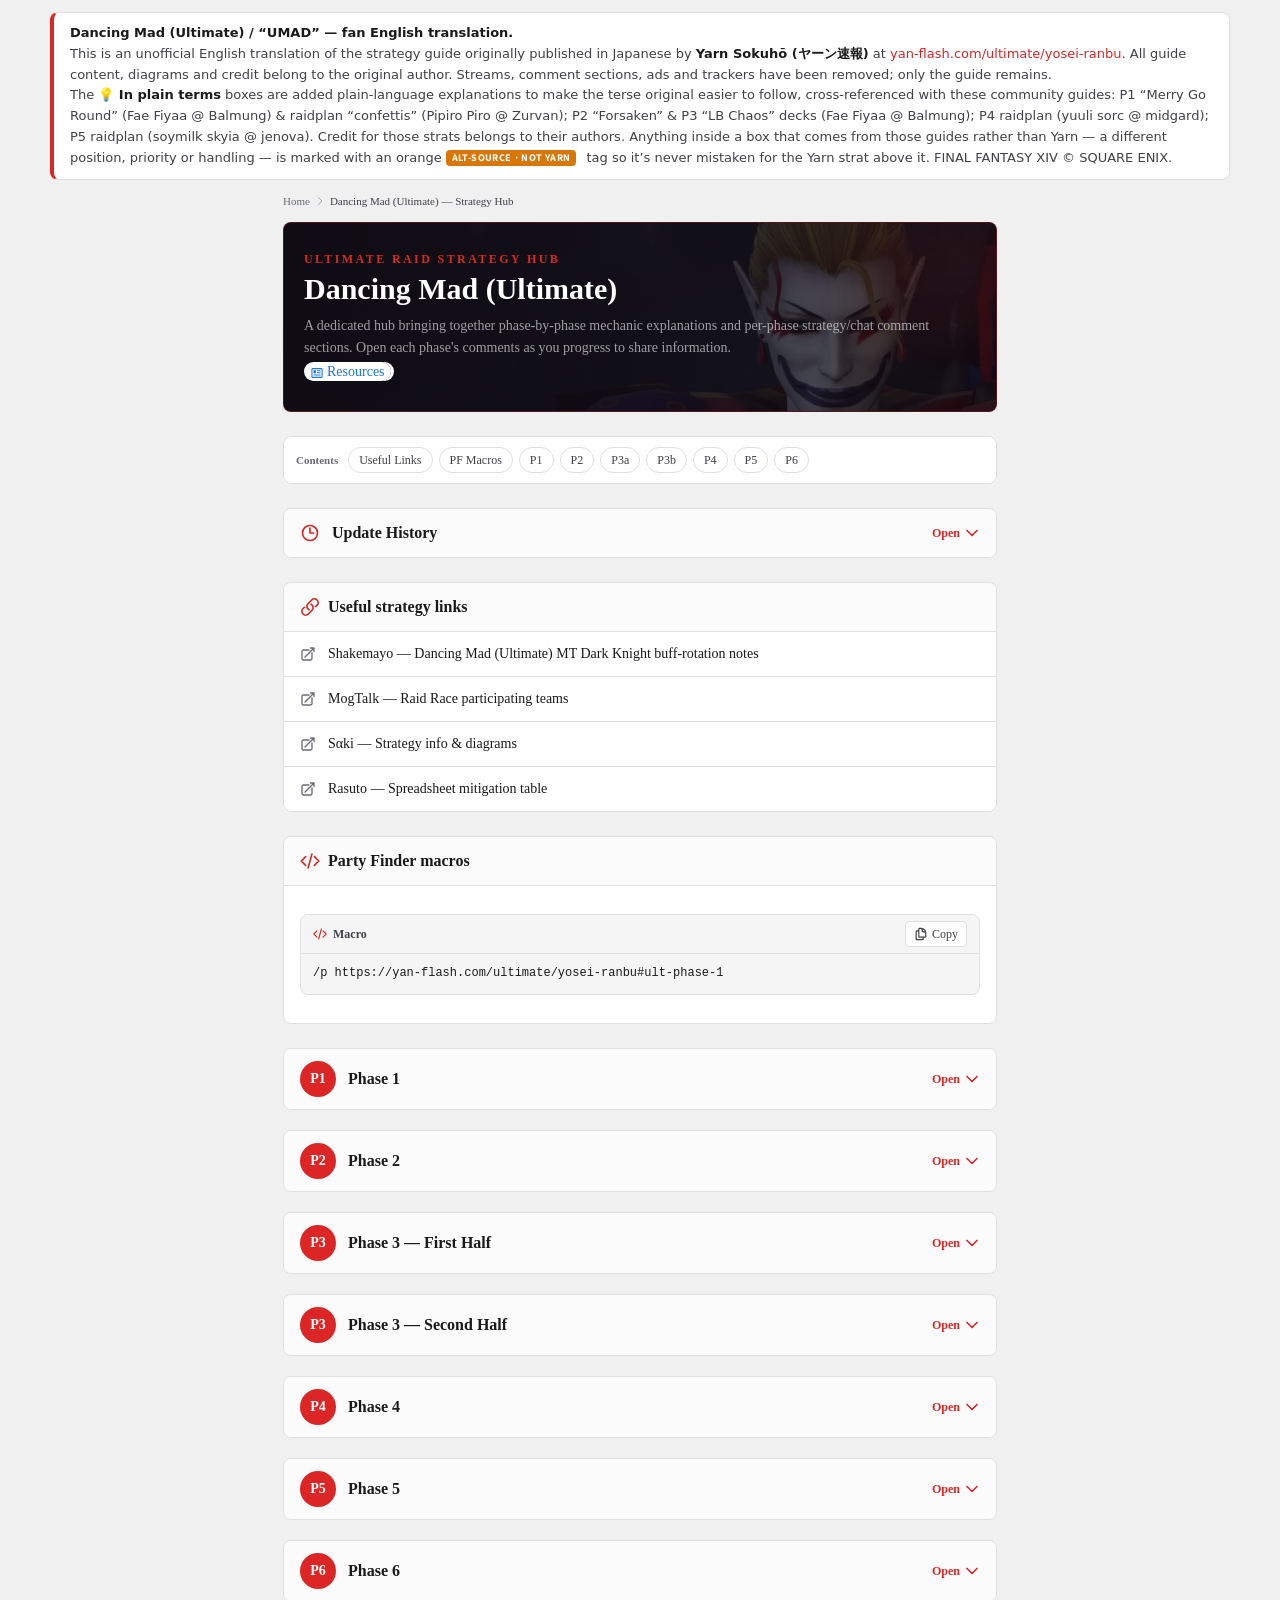
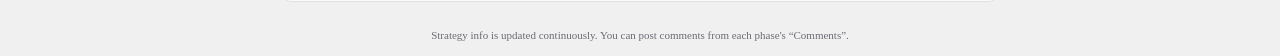
==== commit 422903e0: "Tag non-Yarn details with 'Alt-source' label; keep Yarn strat as the primary text in each box" ====
--- a/index.html
+++ b/index.html
@@ -25,6 +25,12 @@
       color: var(--color-accent, #dc2626); margin-bottom: 3px; }
     .umad-note p { margin: 0; }
     .umad-note b { color: var(--color-text-primary, #1a1a1a); font-weight: 700; }
+    .umad-altline { margin-top: 7px !important; padding-top: 7px; border-top: 1px dashed var(--color-border, #d0d0d0);
+      font-size: .96em; color: var(--color-text-muted, #6b6b75); }
+    .umad-alt { display: inline-block; font-size: .56rem; font-weight: 800; letter-spacing: .04em; text-transform: uppercase;
+      color: #fff; background: var(--color-warning, #d97706); border-radius: 4px; padding: 1px 6px; margin-right: 6px;
+      vertical-align: middle; white-space: nowrap; }
+    .umad-altline b { color: var(--color-text-secondary, #404048); }
     .umad-credit {
       max-width: var(--container-max, 1180px); margin: 12px auto 0; padding: 10px 16px;
       font: 13px/1.6 "Noto Sans JP", system-ui, sans-serif; color: var(--color-text-secondary, #404048);
@@ -45,12 +51,17 @@
       All guide content, diagrams and credit belong to the original author. Streams, comment sections,
       ads and trackers have been removed; only the guide remains.<br>
       The <b>💡 In plain terms</b> boxes are added plain-language explanations to make the terse
-      original easier to follow; P1 detail is cross-referenced with the community raidplan
-      <a href="https://raidplan.io/plan/BCd8L1CiFV-80hru" rel="nofollow noopener" target="_blank">“Dancing Mad MUR: P1 confettis”</a>
-      by Pipiro Piro @ Zurvan. FINAL FANTASY XIV © SQUARE ENIX.
+      original easier to follow, cross-referenced with these community guides:
+      P1 “Merry Go Round” (Fae Fiyaa @ Balmung) &amp; raidplan “confettis” (Pipiro Piro @ Zurvan);
+      P2 “Forsaken” &amp; P3 “LB Chaos” decks (Fae Fiyaa @ Balmung);
+      P4 raidplan (yuuli sorc @ midgard); P5 raidplan (soymilk skyia @ jenova).
+      Credit for those strats belongs to their authors. Anything inside a box that comes from those guides
+      rather than Yarn — a different position, priority or handling — is marked with an orange
+      <span class="umad-alt">Alt-source · not Yarn</span> tag so it’s never mistaken for the Yarn strat above it.
+      FINAL FANTASY XIV © SQUARE ENIX.
     </div>
     <div class="umad-shell">
-      <main class="flex-1 min-w-0" style="height: auto !important;"><div class="max-w-4xl mx-auto" style="height: auto !important;"><nav aria-label="パンくずリスト" class="mb-3"><ol class="flex items-center gap-1 text-2xs text-text-muted flex-wrap"><li class="flex items-center gap-1"><a class="hover:text-accent transition-colors" href="https://yan-flash.com/">Home</a></li><li class="flex items-center gap-1"><svg class="w-3 h-3 text-text-muted/50 flex-shrink-0" fill="none" stroke="currentColor" viewbox="0 0 24 24"><path d="M9 5l7 7-7 7" stroke-linecap="round" stroke-linejoin="round" stroke-width="2"></path></svg><span class="text-text-secondary">Dancing Mad (Ultimate) — Strategy Hub</span></li></ol></nav><header class="relative overflow-hidden rounded-lg border border-accent/30 bg-gradient-to-br from-[#1a1320] to-[#0f0c14] px-5 py-7 mb-6"><div aria-hidden="true" class="absolute inset-0 pointer-events-none"><img alt="" class="object-cover object-right opacity-[0.32]" data-nimg="fill" decoding="async" loading="lazy" src="assets/img/hero-yosei-ranbu.jpeg" style="position: absolute; height: 100%; width: 100%; inset: 0px; color: transparent;"/><div class="absolute inset-0 bg-gradient-to-r from-[#0f0c14] via-[#0f0c14]/50 to-transparent"></div></div><div aria-hidden="true" class="absolute -right-8 -top-8 w-40 h-40 rounded-full bg-accent/10 blur-2xl"></div><div class="relative"><p class="text-accent text-xs font-bold tracking-[0.2em] mb-1">ULTIMATE RAID STRATEGY HUB</p><h1 class="text-2xl sm:text-3xl font-bold text-white mb-2">Dancing Mad (Ultimate)</h1><p class="text-white/60 text-sm leading-relaxed max-w-2xl">A dedicated hub bringing together phase-by-phase mechanic explanations and per-phase strategy/chat comment sections. Open each phase's comments as you progress to share information.<div aria-label="資料" class="google-anno-skip google-anno-sc" data-google-interstitial="false" data-google-vignette="false" role="link" style="color-scheme: initial !important; forced-color-adjust: initial !important; math-depth: initial !important; position: initial !important; position-anchor: initial !important; text-size-adjust: initial !important; appearance: initial !important; font-feature-settings: initial !important; font-kerning: initial !important; font-language-override: initial !important; font-optical-sizing: initial !important; font-palette: initial !important; font-size-adjust: initial !important; font-stretch: initial !important; font-synthesis: initial !important; font-variant: initial !important; font-variation-settings: initial !important; position-area: initial !important; text-rendering: initial !important; text-spacing-trim: initial !important; -webkit-font-smoothing: initial !important; -webkit-locale: initial !important; -webkit-text-orientation: initial !important; -webkit-writing-mode: initial !important; zoom: initial !important; accent-color: initial !important; place-content: initial !important; place-items: initial !important; place-self: initial !important; alignment-baseline: initial !important; anchor-name: initial !important; anchor-scope: initial !important; animation-composition: initial !important; animation: initial !important; animation-trigger: initial !important; app-region: initial !important; aspect-ratio: initial !important; backdrop-filter: initial !important; backface-visibility: initial !important; background-blend-mode: initial !important; baseline-shift: initial !important; baseline-source: initial !important; block-size: initial !important; border-block: initial !important; border-collapse: initial !important; border-end-end-radius: initial !important; border-end-start-radius: initial !important; border-inline: initial !important; border-shape: initial !important; border-start-end-radius: initial !important; border-start-start-radius: initial !important; inset: initial !important; box-decoration-break: initial !important; box-sizing: initial !important; break-after: initial !important; break-before: initial !important; break-inside: initial !important; buffered-rendering: initial !important; caption-side: initial !important; caret-animation: initial !important; caret-color: initial !important; caret-shape: initial !important; clear: initial !important; clip: initial !important; clip-path: initial !important; clip-rule: initial !important; color-interpolation: initial !important; color-interpolation-filters: initial !important; color-rendering: initial !important; columns: initial !important; column-fill: initial !important; gap: initial !important; rule-break: initial !important; rule: initial !important; rule-inset: initial !important; rule-visibility-items: initial !important; column-span: initial !important; contain: initial !important; contain-intrinsic-block-size: initial !important; contain-intrinsic-size: initial !important; contain-intrinsic-inline-size: initial !important; container: initial !important; content: initial !important; content-visibility: initial !important; corner-shape: initial !important; corner-block-end-shape: initial !important; corner-block-start-shape: initial !important; counter-increment: initial !important; counter-reset: initial !important; counter-set: initial !important; cx: initial !important; cy: initial !important; d: initial !important; dominant-baseline: initial !important; dynamic-range-limit: initial !important; empty-cells: initial !important; field-sizing: initial !important; fill: initial !important; fill-opacity: initial !important; fill-rule: initial !important; filter: initial !important; flex: initial !important; flex-flow: initial !important; float: initial !important; flood-color: initial !important; flood-opacity: initial !important; grid: initial !important; grid-area: initial !important; height: initial !important; hyphenate-character: initial !important; hyphenate-limit-chars: initial !important; hyphens: initial !important; image-orientation: initial !important; image-rendering: initial !important; initial-letter: initial !important; inline-size: initial !important; inset-block: initial !important; inset-inline: initial !important; interactivity: initial !important; interest-delay: initial !important; interpolate-size: initial !important; isolation: initial !important; letter-spacing: initial !important; lighting-color: initial !important; line-break: initial !important; line-height: initial !important; list-style: initial !important; margin-block: initial !important; margin-left: initial !important; margin-right: initial !important; marker: initial !important; mask: initial !important; mask-type: initial !important; math-shift: initial !important; math-style: initial !important; max-block-size: initial !important; max-height: initial !important; max-inline-size: initial !important; max-width: initial !important; min-block-size: initial !important; min-height: initial !important; min-inline-size: initial !important; min-width: initial !important; mix-blend-mode: initial !important; object-fit: initial !important; object-position: initial !important; object-view-box: initial !important; offset: initial !important; opacity: initial !important; order: initial !important; orphans: initial !important; outline: initial !important; outline-offset: initial !important; overflow-anchor: initial !important; overflow-block: initial !important; overflow-clip-margin: initial !important; overflow-inline: initial !important; overflow-wrap: initial !important; overflow: initial !important; overlay: initial !important; overscroll-behavior-block: initial !important; overscroll-behavior-inline: initial !important; overscroll-behavior: initial !important; padding-block: initial !important; padding-inline: initial !important; padding-left: initial !important; padding-right: initial !important; page: initial !important; page-orientation: initial !important; paint-order: initial !important; perspective: initial !important; perspective-origin: initial !important; pointer-events: initial !important; position-try: initial !important; position-visibility: initial !important; print-color-adjust: initial !important; quotes: initial !important; r: initial !important; reading-flow: initial !important; reading-order: initial !important; resize: initial !important; rotate: initial !important; ruby-align: initial !important; ruby-position: initial !important; rule-overlap: initial !important; rx: initial !important; ry: initial !important; scale: initial !important; scroll-behavior: initial !important; scroll-initial-target: initial !important; scroll-margin-block: initial !important; scroll-margin: initial !important; scroll-margin-inline: initial !important; scroll-marker-group: initial !important; scroll-padding-block: initial !important; scroll-padding: initial !important; scroll-padding-inline: initial !important; scroll-snap-align: initial !important; scroll-snap-stop: initial !important; scroll-snap-type: initial !important; scroll-target-group: initial !important; scroll-timeline: initial !important; scrollbar-color: initial !important; scrollbar-gutter: initial !important; scrollbar-width: initial !important; shape-image-threshold: initial !important; shape-margin: initial !important; shape-outside: initial !important; shape-rendering: initial !important; size: initial !important; speak: initial !important; stop-color: initial !important; stop-opacity: initial !important; stroke: initial !important; stroke-dasharray: initial !important; stroke-dashoffset: initial !important; stroke-linecap: initial !important; stroke-linejoin: initial !important; stroke-miterlimit: initial !important; stroke-opacity: initial !important; stroke-width: initial !important; tab-size: initial !important; table-layout: initial !important; text-align-last: initial !important; text-anchor: initial !important; text-autospace: initial !important; text-box: initial !important; text-combine-upright: initial !important; text-decoration: initial !important; text-decoration-skip-ink: initial !important; text-emphasis: initial !important; text-emphasis-position: initial !important; text-indent: initial !important; text-justify: initial !important; text-overflow: initial !important; text-shadow: initial !important; text-transform: initial !important; text-underline-offset: initial !important; text-underline-position: initial !important; text-wrap: initial !important; timeline-scope: initial !important; timeline-trigger: initial !important; touch-action: initial !important; transform: initial !important; transform-box: initial !important; transform-origin: initial !important; transform-style: initial !important; transition: initial !important; translate: initial !important; trigger-scope: initial !important; user-select: initial !important; vector-effect: initial !important; vertical-align: initial !important; view-timeline: initial !important; view-transition-class: initial !important; view-transition-group: initial !important; view-transition-name: initial !important; view-transition-scope: initial !important; border-spacing: initial !important; -webkit-box-align: initial !important; -webkit-box-decoration-break: initial !important; -webkit-box-direction: initial !important; -webkit-box-flex: initial !important; -webkit-box-ordinal-group: initial !important; -webkit-box-orient: initial !important; -webkit-box-pack: initial !important; -webkit-box-reflect: initial !important; -webkit-line-break: initial !important; -webkit-line-clamp: initial !important; -webkit-mask-box-image: initial !important; -webkit-rtl-ordering: initial !important; -webkit-ruby-position: initial !important; -webkit-tap-highlight-color: initial !important; -webkit-text-combine: initial !important; -webkit-text-decorations-in-effect: initial !important; -webkit-text-security: initial !important; -webkit-text-stroke: initial !important; -webkit-user-drag: initial !important; white-space-collapse: initial !important; widows: initial !important; width: initial !important; will-change: initial !important; word-break: initial !important; word-spacing: initial !important; x: initial !important; y: initial !important; z-index: initial !important; -webkit-text-fill-color: unset !important; color: rgb(26, 115, 232) !important; cursor: pointer !important; direction: inherit !important; font-family: inherit !important; font-size: inherit !important; font-weight: inherit !important; text-align: inherit !important; text-orientation: inherit !important; visibility: inherit !important; writing-mode: inherit !important; display: inline !important; font-style: inherit !important; background: linear-gradient(rgb(255, 255, 255), rgb(255, 255, 255)) transparent !important; border-width: medium !important; border-style: none !important; border-color: currentcolor !important; border-image: initial !important; margin-top: 0px !important; margin-bottom: 0px !important; margin-inline: 0px !important; border-radius: 20px !important; padding-top: 2px !important; padding-bottom: 2px !important; box-shadow: rgb(255, 255, 255) 3px 0px 0px 0px !important;" tabindex="0"><span style="color-scheme: initial !important; forced-color-adjust: initial !important; math-depth: initial !important; position: initial !important; position-anchor: initial !important; text-size-adjust: initial !important; appearance: initial !important; font-feature-settings: initial !important; font-kerning: initial !important; font-language-override: initial !important; font-optical-sizing: initial !important; font-palette: initial !important; font-size-adjust: initial !important; font-stretch: initial !important; font-style: initial !important; font-synthesis: initial !important; font-variant: initial !important; font-variation-settings: initial !important; position-area: initial !important; text-rendering: initial !important; text-spacing-trim: initial !important; -webkit-font-smoothing: initial !important; -webkit-locale: initial !important; -webkit-text-orientation: initial !important; -webkit-writing-mode: initial !important; zoom: initial !important; accent-color: initial !important; place-content: initial !important; place-items: initial !important; place-self: initial !important; alignment-baseline: initial !important; anchor-name: initial !important; anchor-scope: initial !important; animation-composition: initial !important; animation: initial !important; animation-trigger: initial !important; app-region: initial !important; aspect-ratio: initial !important; backdrop-filter: initial !important; backface-visibility: initial !important; background: initial !important; background-blend-mode: initial !important; baseline-shift: initial !important; baseline-source: initial !important; block-size: initial !important; border-block: initial !important; border: initial !important; border-radius: initial !important; border-collapse: initial !important; border-end-end-radius: initial !important; border-end-start-radius: initial !important; border-inline: initial !important; border-shape: initial !important; border-start-end-radius: initial !important; border-start-start-radius: initial !important; inset: initial !important; box-decoration-break: initial !important; box-shadow: initial !important; box-sizing: initial !important; break-after: initial !important; break-before: initial !important; break-inside: initial !important; buffered-rendering: initial !important; caption-side: initial !important; caret-animation: initial !important; caret-color: initial !important; caret-shape: initial !important; clear: initial !important; clip: initial !important; clip-path: initial !important; clip-rule: initial !important; color-interpolation: initial !important; color-interpolation-filters: initial !important; color-rendering: initial !important; columns: initial !important; column-fill: initial !important; gap: initial !important; rule-break: initial !important; rule: initial !important; rule-inset: initial !important; rule-visibility-items: initial !important; column-span: initial !important; contain: initial !important; contain-intrinsic-block-size: initial !important; contain-intrinsic-size: initial !important; contain-intrinsic-inline-size: initial !important; container: initial !important; content: initial !important; content-visibility: initial !important; corner-shape: initial !important; corner-block-end-shape: initial !important; corner-block-start-shape: initial !important; counter-increment: initial !important; counter-reset: initial !important; counter-set: initial !important; cx: initial !important; cy: initial !important; d: initial !important; dominant-baseline: initial !important; dynamic-range-limit: initial !important; empty-cells: initial !important; field-sizing: initial !important; fill: initial !important; fill-opacity: initial !important; fill-rule: initial !important; filter: initial !important; flex: initial !important; flex-flow: initial !important; float: initial !important; flood-color: initial !important; flood-opacity: initial !important; grid: initial !important; grid-area: initial !important; height: initial !important; hyphenate-character: initial !important; hyphenate-limit-chars: initial !important; hyphens: initial !important; image-orientation: initial !important; image-rendering: initial !important; initial-letter: initial !important; inline-size: initial !important; inset-block: initial !important; inset-inline: initial !important; interactivity: initial !important; interest-delay: initial !important; interpolate-size: initial !important; isolation: initial !important; letter-spacing: initial !important; lighting-color: initial !important; line-break: initial !important; line-height: initial !important; list-style: initial !important; margin-block: initial !important; margin: initial !important; margin-inline: initial !important; marker: initial !important; mask: initial !important; mask-type: initial !important; math-shift: initial !important; math-style: initial !important; max-block-size: initial !important; max-height: initial !important; max-inline-size: initial !important; max-width: initial !important; min-block-size: initial !important; min-height: initial !important; min-inline-size: initial !important; min-width: initial !important; mix-blend-mode: initial !important; object-fit: initial !important; object-position: initial !important; object-view-box: initial !important; offset: initial !important; opacity: initial !important; order: initial !important; orphans: initial !important; outline: initial !important; outline-offset: initial !important; overflow-anchor: initial !important; overflow-block: initial !important; overflow-clip-margin: initial !important; overflow-inline: initial !important; overflow-wrap: initial !important; overflow: initial !important; overlay: initial !important; overscroll-behavior-block: initial !important; overscroll-behavior-inline: initial !important; overscroll-behavior: initial !important; padding-block: initial !important; padding-bottom: initial !important; padding-inline: initial !important; padding-top: initial !important; page: initial !important; page-orientation: initial !important; paint-order: initial !important; perspective: initial !important; perspective-origin: initial !important; pointer-events: initial !important; position-try: initial !important; position-visibility: initial !important; print-color-adjust: initial !important; quotes: initial !important; r: initial !important; reading-flow: initial !important; reading-order: initial !important; resize: initial !important; rotate: initial !important; ruby-align: initial !important; ruby-position: initial !important; rule-overlap: initial !important; rx: initial !important; ry: initial !important; scale: initial !important; scroll-behavior: initial !important; scroll-initial-target: initial !important; scroll-margin-block: initial !important; scroll-margin: initial !important; scroll-margin-inline: initial !important; scroll-marker-group: initial !important; scroll-padding-block: initial !important; scroll-padding: initial !important; scroll-padding-inline: initial !important; scroll-snap-align: initial !important; scroll-snap-stop: initial !important; scroll-snap-type: initial !important; scroll-target-group: initial !important; scroll-timeline: initial !important; scrollbar-color: initial !important; scrollbar-gutter: initial !important; scrollbar-width: initial !important; shape-image-threshold: initial !important; shape-margin: initial !important; shape-outside: initial !important; shape-rendering: initial !important; size: initial !important; speak: initial !important; stop-color: initial !important; stop-opacity: initial !important; stroke: initial !important; stroke-dasharray: initial !important; stroke-dashoffset: initial !important; stroke-linecap: initial !important; stroke-linejoin: initial !important; stroke-miterlimit: initial !important; stroke-opacity: initial !important; stroke-width: initial !important; tab-size: initial !important; table-layout: initial !important; text-align-last: initial !important; text-anchor: initial !important; text-autospace: initial !important; text-box: initial !important; text-combine-upright: initial !important; text-decoration: initial !important; text-decoration-skip-ink: initial !important; text-emphasis: initial !important; text-emphasis-position: initial !important; text-indent: initial !important; text-justify: initial !important; text-overflow: initial !important; text-shadow: initial !important; text-transform: initial !important; text-underline-offset: initial !important; text-underline-position: initial !important; text-wrap: nowrap !important; timeline-scope: initial !important; timeline-trigger: initial !important; touch-action: initial !important; transform: initial !important; transform-box: initial !important; transform-origin: initial !important; transform-style: initial !important; transition: initial !important; translate: initial !important; trigger-scope: initial !important; user-select: initial !important; vector-effect: initial !important; vertical-align: initial !important; view-timeline: initial !important; view-transition-class: initial !important; view-transition-group: initial !important; view-transition-name: initial !important; view-transition-scope: initial !important; border-spacing: initial !important; -webkit-box-align: initial !important; -webkit-box-decoration-break: initial !important; -webkit-box-direction: initial !important; -webkit-box-flex: initial !important; -webkit-box-ordinal-group: initial !important; -webkit-box-orient: initial !important; -webkit-box-pack: initial !important; -webkit-box-reflect: initial !important; -webkit-line-break: initial !important; -webkit-line-clamp: initial !important; -webkit-mask-box-image: initial !important; -webkit-rtl-ordering: initial !important; -webkit-ruby-position: initial !important; -webkit-tap-highlight-color: initial !important; -webkit-text-combine: initial !important; -webkit-text-decorations-in-effect: initial !important; -webkit-text-security: initial !important; -webkit-text-stroke: initial !important; -webkit-user-drag: initial !important; widows: initial !important; width: initial !important; will-change: initial !important; word-break: initial !important; word-spacing: initial !important; x: initial !important; y: initial !important; z-index: initial !important; -webkit-text-fill-color: unset !important; color: inherit !important; cursor: inherit !important; direction: inherit !important; font-family: inherit !important; font-size: inherit !important; font-weight: inherit !important; text-align: inherit !important; text-orientation: inherit !important; visibility: inherit !important; writing-mode: inherit !important; white-space-collapse: collapse !important; display: inline-block !important; padding-left: 6px !important; padding-right: 0px !important;"><span style="color-scheme: initial !important; forced-color-adjust: initial !important; math-depth: initial !important; position: initial !important; position-anchor: initial !important; text-size-adjust: initial !important; appearance: initial !important; font-feature-settings: initial !important; font-kerning: initial !important; font-language-override: initial !important; font-optical-sizing: initial !important; font-palette: initial !important; font-size-adjust: initial !important; font-stretch: initial !important; font-style: initial !important; font-synthesis: initial !important; font-variant: initial !important; font-variation-settings: initial !important; position-area: initial !important; text-rendering: initial !important; text-spacing-trim: initial !important; -webkit-font-smoothing: initial !important; -webkit-locale: initial !important; -webkit-text-orientation: initial !important; -webkit-writing-mode: initial !important; zoom: initial !important; accent-color: initial !important; place-content: initial !important; place-items: initial !important; place-self: initial !important; alignment-baseline: initial !important; anchor-name: initial !important; anchor-scope: initial !important; animation-composition: initial !important; animation: initial !important; animation-trigger: initial !important; app-region: initial !important; aspect-ratio: initial !important; backdrop-filter: initial !important; backface-visibility: initial !important; background: initial !important; background-blend-mode: initial !important; baseline-shift: initial !important; baseline-source: initial !important; block-size: initial !important; border-block: initial !important; border: initial !important; border-radius: initial !important; border-collapse: initial !important; border-end-end-radius: initial !important; border-end-start-radius: initial !important; border-inline: initial !important; border-shape: initial !important; border-start-end-radius: initial !important; border-start-start-radius: initial !important; inset: initial !important; box-decoration-break: initial !important; box-shadow: initial !important; box-sizing: initial !important; break-after: initial !important; break-before: initial !important; break-inside: initial !important; buffered-rendering: initial !important; caption-side: initial !important; caret-animation: initial !important; caret-color: initial !important; caret-shape: initial !important; clear: initial !important; clip: initial !important; clip-path: initial !important; clip-rule: initial !important; color-interpolation: initial !important; color-interpolation-filters: initial !important; color-rendering: initial !important; columns: initial !important; column-fill: initial !important; gap: initial !important; rule-break: initial !important; rule: initial !important; rule-inset: initial !important; rule-visibility-items: initial !important; column-span: initial !important; contain: initial !important; contain-intrinsic-block-size: initial !important; contain-intrinsic-size: initial !important; contain-intrinsic-inline-size: initial !important; container: initial !important; content: initial !important; content-visibility: initial !important; corner-shape: initial !important; corner-block-end-shape: initial !important; corner-block-start-shape: initial !important; counter-increment: initial !important; counter-reset: initial !important; counter-set: initial !important; cx: initial !important; cy: initial !important; d: initial !important; dominant-baseline: initial !important; dynamic-range-limit: initial !important; empty-cells: initial !important; field-sizing: initial !important; fill: initial !important; fill-opacity: initial !important; fill-rule: initial !important; filter: initial !important; flex: initial !important; flex-flow: initial !important; float: initial !important; flood-color: initial !important; flood-opacity: initial !important; grid: initial !important; grid-area: initial !important; height: initial !important; hyphenate-character: initial !important; hyphenate-limit-chars: initial !important; hyphens: initial !important; image-orientation: initial !important; image-rendering: initial !important; initial-letter: initial !important; inline-size: initial !important; inset-block: initial !important; inset-inline: initial !important; interactivity: initial !important; interest-delay: initial !important; interpolate-size: initial !important; isolation: initial !important; letter-spacing: initial !important; lighting-color: initial !important; line-break: initial !important; line-height: initial !important; list-style: initial !important; margin-block: initial !important; margin: initial !important; margin-inline: initial !important; marker: initial !important; mask: initial !important; mask-type: initial !important; math-shift: initial !important; math-style: initial !important; max-block-size: initial !important; max-height: initial !important; max-inline-size: initial !important; max-width: initial !important; min-block-size: initial !important; min-height: initial !important; min-inline-size: initial !important; min-width: initial !important; mix-blend-mode: initial !important; object-fit: initial !important; object-position: initial !important; object-view-box: initial !important; offset: initial !important; opacity: initial !important; order: initial !important; orphans: initial !important; outline: initial !important; outline-offset: initial !important; overflow-anchor: initial !important; overflow-block: initial !important; overflow-clip-margin: initial !important; overflow-inline: initial !important; overflow-wrap: initial !important; overflow: initial !important; overlay: initial !important; overscroll-behavior-block: initial !important; overscroll-behavior-inline: initial !important; overscroll-behavior: initial !important; padding-block: initial !important; padding-bottom: initial !important; padding-inline: initial !important; padding-right: initial !important; padding-top: initial !important; page: initial !important; page-orientation: initial !important; paint-order: initial !important; perspective: initial !important; perspective-origin: initial !important; pointer-events: initial !important; position-try: initial !important; position-visibility: initial !important; print-color-adjust: initial !important; quotes: initial !important; r: initial !important; reading-flow: initial !important; reading-order: initial !important; resize: initial !important; rotate: initial !important; ruby-align: initial !important; ruby-position: initial !important; rule-overlap: initial !important; rx: initial !important; ry: initial !important; scale: initial !important; scroll-behavior: initial !important; scroll-initial-target: initial !important; scroll-margin-block: initial !important; scroll-margin: initial !important; scroll-margin-inline: initial !important; scroll-marker-group: initial !important; scroll-padding-block: initial !important; scroll-padding: initial !important; scroll-padding-inline: initial !important; scroll-snap-align: initial !important; scroll-snap-stop: initial !important; scroll-snap-type: initial !important; scroll-target-group: initial !important; scroll-timeline: initial !important; scrollbar-color: initial !important; scrollbar-gutter: initial !important; scrollbar-width: initial !important; shape-image-threshold: initial !important; shape-margin: initial !important; shape-outside: initial !important; shape-rendering: initial !important; size: initial !important; speak: initial !important; stop-color: initial !important; stop-opacity: initial !important; stroke: initial !important; stroke-dasharray: initial !important; stroke-dashoffset: initial !important; stroke-linecap: initial !important; stroke-linejoin: initial !important; stroke-miterlimit: initial !important; stroke-opacity: initial !important; stroke-width: initial !important; tab-size: initial !important; table-layout: initial !important; text-align-last: initial !important; text-anchor: initial !important; text-autospace: initial !important; text-box: initial !important; text-combine-upright: initial !important; text-decoration: initial !important; text-decoration-skip-ink: initial !important; text-emphasis: initial !important; text-emphasis-position: initial !important; text-indent: initial !important; text-justify: initial !important; text-overflow: initial !important; text-shadow: initial !important; text-transform: initial !important; text-underline-offset: initial !important; text-underline-position: initial !important; text-wrap: nowrap !important; timeline-scope: initial !important; timeline-trigger: initial !important; touch-action: initial !important; transform: initial !important; transform-box: initial !important; transform-origin: initial !important; transform-style: initial !important; transition: initial !important; translate: initial !important; trigger-scope: initial !important; user-select: initial !important; vector-effect: initial !important; vertical-align: initial !important; view-timeline: initial !important; view-transition-class: initial !important; view-transition-group: initial !important; view-transition-name: initial !important; view-transition-scope: initial !important; border-spacing: initial !important; -webkit-box-align: initial !important; -webkit-box-decoration-break: initial !important; -webkit-box-direction: initial !important; -webkit-box-flex: initial !important; -webkit-box-ordinal-group: initial !important; -webkit-box-orient: initial !important; -webkit-box-pack: initial !important; -webkit-box-reflect: initial !important; -webkit-line-break: initial !important; -webkit-line-clamp: initial !important; -webkit-mask-box-image: initial !important; -webkit-rtl-ordering: initial !important; -webkit-ruby-position: initial !important; -webkit-tap-highlight-color: initial !important; -webkit-text-combine: initial !important; -webkit-text-decorations-in-effect: initial !important; -webkit-text-security: initial !important; -webkit-text-stroke: initial !important; -webkit-user-drag: initial !important; widows: initial !important; width: initial !important; will-change: initial !important; word-break: initial !important; word-spacing: initial !important; x: initial !important; y: initial !important; z-index: initial !important; -webkit-text-fill-color: unset !important; color: inherit !important; cursor: inherit !important; direction: inherit !important; font-family: inherit !important; font-size: inherit !important; font-weight: inherit !important; text-align: inherit !important; text-orientation: inherit !important; visibility: inherit !important; writing-mode: inherit !important; display: inline !important; padding-left: 0px !important; white-space-collapse: collapse !important;"><svg height="14px" style="animation: initial !important; background: initial !important; border: 0px !important; box-shadow: none !important; color: inherit !important; cursor: inherit !important; direction: inherit !important; display: inline !important; fill: rgb(26, 115, 232) !important; filter: initial !important; float: none !important; margin: 0px !important; opacity: initial !important; outline: 0px !important; overflow: initial !important; padding: 0px !important; stroke: initial !important; transform: initial !important; vertical-align: middle !important; visibility: inherit !important;" viewbox="0 -960 960 960" width="14px"><path d="M168-144q-29.7 0-50.85-21.15Q96-186.3 96-216v-528q0-29.7 21.15-50.85Q138.3-816 168-816h624q29.7 0 50.85 21.15Q864-773.7 864-744v528q0 29.7-21.15 50.85Q821.7-144 792-144H168Zm0-72h624v-528H168v528Zm72-96h480v-72H240v72Zm0-144h168v-216H240v216Zm240 0h240v-72H480v72Zm0-144h240v-72H480v72ZM168-216v-528 528Z" style="animation: initial !important; background: initial !important; border: 0px !important; box-shadow: none !important; color: inherit !important; cursor: inherit !important; direction: inherit !important; display: inline !important; fill: currentcolor !important; filter: initial !important; float: none !important; margin: 0px !important; opacity: initial !important; outline: 0px !important; overflow: initial !important; padding: 0px !important; stroke: initial !important; transform: initial !important; vertical-align: initial !important; visibility: inherit !important;"></path></svg></span><span style="color-scheme: initial !important; forced-color-adjust: initial !important; math-depth: initial !important; position: initial !important; position-anchor: initial !important; text-size-adjust: initial !important; appearance: initial !important; font-feature-settings: initial !important; font-kerning: initial !important; font-language-override: initial !important; font-optical-sizing: initial !important; font-palette: initial !important; font-size-adjust: initial !important; font-stretch: initial !important; font-style: initial !important; font-synthesis: initial !important; font-variant: initial !important; font-variation-settings: initial !important; position-area: initial !important; text-rendering: initial !important; text-spacing-trim: initial !important; -webkit-font-smoothing: initial !important; -webkit-locale: initial !important; -webkit-text-orientation: initial !important; -webkit-writing-mode: initial !important; zoom: initial !important; accent-color: initial !important; place-content: initial !important; place-items: initial !important; place-self: initial !important; alignment-baseline: initial !important; anchor-name: initial !important; anchor-scope: initial !important; animation-composition: initial !important; animation: initial !important; animation-trigger: initial !important; app-region: initial !important; aspect-ratio: initial !important; backdrop-filter: initial !important; backface-visibility: initial !important; background: initial !important; background-blend-mode: initial !important; baseline-shift: initial !important; baseline-source: initial !important; block-size: initial !important; border-block: initial !important; border: initial !important; border-radius: initial !important; border-collapse: initial !important; border-end-end-radius: initial !important; border-end-start-radius: initial !important; border-inline: initial !important; border-shape: initial !important; border-start-end-radius: initial !important; border-start-start-radius: initial !important; inset: initial !important; box-decoration-break: initial !important; box-shadow: initial !important; box-sizing: initial !important; break-after: initial !important; break-before: initial !important; break-inside: initial !important; buffered-rendering: initial !important; caption-side: initial !important; caret-animation: initial !important; caret-color: initial !important; caret-shape: initial !important; clear: initial !important; clip: initial !important; clip-path: initial !important; clip-rule: initial !important; color-interpolation: initial !important; color-interpolation-filters: initial !important; color-rendering: initial !important; columns: initial !important; column-fill: initial !important; gap: initial !important; rule-break: initial !important; rule: initial !important; rule-inset: initial !important; rule-visibility-items: initial !important; column-span: initial !important; contain: initial !important; contain-intrinsic-block-size: initial !important; contain-intrinsic-size: initial !important; contain-intrinsic-inline-size: initial !important; container: initial !important; content: initial !important; content-visibility: initial !important; corner-shape: initial !important; corner-block-end-shape: initial !important; corner-block-start-shape: initial !important; counter-increment: initial !important; counter-reset: initial !important; counter-set: initial !important; cx: initial !important; cy: initial !important; d: initial !important; display: initial !important; dominant-baseline: initial !important; dynamic-range-limit: initial !important; empty-cells: initial !important; field-sizing: initial !important; fill: initial !important; fill-opacity: initial !important; fill-rule: initial !important; filter: initial !important; flex: initial !important; flex-flow: initial !important; float: initial !important; flood-color: initial !important; flood-opacity: initial !important; grid: initial !important; grid-area: initial !important; height: initial !important; hyphenate-character: initial !important; hyphenate-limit-chars: initial !important; hyphens: initial !important; image-orientation: initial !important; image-rendering: initial !important; initial-letter: initial !important; inline-size: initial !important; inset-block: initial !important; inset-inline: initial !important; interactivity: initial !important; interest-delay: initial !important; interpolate-size: initial !important; isolation: initial !important; letter-spacing: initial !important; lighting-color: initial !important; line-break: initial !important; line-height: initial !important; list-style: initial !important; margin-block: initial !important; margin-bottom: initial !important; margin-inline: initial !important; margin-right: initial !important; margin-top: initial !important; marker: initial !important; mask: initial !important; mask-type: initial !important; math-shift: initial !important; math-style: initial !important; max-block-size: initial !important; max-height: initial !important; max-inline-size: initial !important; max-width: initial !important; min-block-size: initial !important; min-height: initial !important; min-inline-size: initial !important; min-width: initial !important; mix-blend-mode: initial !important; object-fit: initial !important; object-position: initial !important; object-view-box: initial !important; offset: initial !important; opacity: initial !important; order: initial !important; orphans: initial !important; outline: initial !important; outline-offset: initial !important; overflow-anchor: initial !important; overflow-block: initial !important; overflow-clip-margin: initial !important; overflow-inline: initial !important; overflow-wrap: initial !important; overflow: initial !important; overlay: initial !important; overscroll-behavior-block: initial !important; overscroll-behavior-inline: initial !important; overscroll-behavior: initial !important; padding-block: initial !important; padding-bottom: initial !important; padding-inline: initial !important; padding-left: initial !important; padding-top: initial !important; page: initial !important; page-orientation: initial !important; paint-order: initial !important; perspective: initial !important; perspective-origin: initial !important; pointer-events: initial !important; position-try: initial !important; position-visibility: initial !important; print-color-adjust: initial !important; quotes: initial !important; r: initial !important; reading-flow: initial !important; reading-order: initial !important; resize: initial !important; rotate: initial !important; ruby-align: initial !important; ruby-position: initial !important; rule-overlap: initial !important; rx: initial !important; ry: initial !important; scale: initial !important; scroll-behavior: initial !important; scroll-initial-target: initial !important; scroll-margin-block: initial !important; scroll-margin: initial !important; scroll-margin-inline: initial !important; scroll-marker-group: initial !important; scroll-padding-block: initial !important; scroll-padding: initial !important; scroll-padding-inline: initial !important; scroll-snap-align: initial !important; scroll-snap-stop: initial !important; scroll-snap-type: initial !important; scroll-target-group: initial !important; scroll-timeline: initial !important; scrollbar-color: initial !important; scrollbar-gutter: initial !important; scrollbar-width: initial !important; shape-image-threshold: initial !important; shape-margin: initial !important; shape-outside: initial !important; shape-rendering: initial !important; size: initial !important; speak: initial !important; stop-color: initial !important; stop-opacity: initial !important; stroke: initial !important; stroke-dasharray: initial !important; stroke-dashoffset: initial !important; stroke-linecap: initial !important; stroke-linejoin: initial !important; stroke-miterlimit: initial !important; stroke-opacity: initial !important; stroke-width: initial !important; tab-size: initial !important; table-layout: initial !important; text-align-last: initial !important; text-anchor: initial !important; text-autospace: initial !important; text-box: initial !important; text-combine-upright: initial !important; text-decoration: initial !important; text-decoration-skip-ink: initial !important; text-emphasis: initial !important; text-emphasis-position: initial !important; text-indent: initial !important; text-justify: initial !important; text-overflow: initial !important; text-shadow: initial !important; text-transform: initial !important; text-underline-offset: initial !important; text-underline-position: initial !important; text-wrap: initial !important; timeline-scope: initial !important; timeline-trigger: initial !important; touch-action: initial !important; transform: initial !important; transform-box: initial !important; transform-origin: initial !important; transform-style: initial !important; transition: initial !important; translate: initial !important; trigger-scope: initial !important; user-select: initial !important; vector-effect: initial !important; vertical-align: initial !important; view-timeline: initial !important; view-transition-class: initial !important; view-transition-group: initial !important; view-transition-name: initial !important; view-transition-scope: initial !important; border-spacing: initial !important; -webkit-box-align: initial !important; -webkit-box-decoration-break: initial !important; -webkit-box-direction: initial !important; -webkit-box-flex: initial !important; -webkit-box-ordinal-group: initial !important; -webkit-box-orient: initial !important; -webkit-box-pack: initial !important; -webkit-box-reflect: initial !important; -webkit-line-break: initial !important; -webkit-line-clamp: initial !important; -webkit-mask-box-image: initial !important; -webkit-rtl-ordering: initial !important; -webkit-ruby-position: initial !important; -webkit-tap-highlight-color: initial !important; -webkit-text-combine: initial !important; -webkit-text-decorations-in-effect: initial !important; -webkit-text-security: initial !important; -webkit-text-stroke: initial !important; -webkit-user-drag: initial !important; white-space-collapse: initial !important; widows: initial !important; width: initial !important; will-change: initial !important; word-break: initial !important; word-spacing: initial !important; x: initial !important; y: initial !important; z-index: initial !important; -webkit-text-fill-color: unset !important; color: inherit !important; cursor: inherit !important; direction: inherit !important; font-family: inherit !important; font-size: inherit !important; font-weight: inherit !important; text-align: inherit !important; text-orientation: inherit !important; visibility: inherit !important; writing-mode: inherit !important; margin-left: 3px !important; padding-right: 6px !important;">Resources</span></span></div></p></div></header><nav aria-label="ページ内ナビ" class="mb-6 rounded-lg border border-border bg-bg-card px-3 py-2.5"><div class="flex flex-wrap items-center gap-1.5"><span class="mr-1 text-2xs font-bold text-text-muted">Contents</span><a class="inline-flex items-center rounded-full border border-border bg-bg-secondary px-2.5 py-1 text-xs font-medium text-text-secondary hover:border-accent/40 hover:text-accent transition-colors" href="#ult-links">Useful Links</a><a class="inline-flex items-center rounded-full border border-border bg-bg-secondary px-2.5 py-1 text-xs font-medium text-text-secondary hover:border-accent/40 hover:text-accent transition-colors" href="#ult-macros">PF Macros</a><a class="inline-flex items-center rounded-full border border-border bg-bg-secondary px-2.5 py-1 text-xs font-medium text-text-secondary hover:border-accent/40 hover:text-accent transition-colors" href="#ult-phase-1">P1</a><a class="inline-flex items-center rounded-full border border-border bg-bg-secondary px-2.5 py-1 text-xs font-medium text-text-secondary hover:border-accent/40 hover:text-accent transition-colors" href="#ult-phase-2">P2</a><a class="inline-flex items-center rounded-full border border-border bg-bg-secondary px-2.5 py-1 text-xs font-medium text-text-secondary hover:border-accent/40 hover:text-accent transition-colors" href="#ult-phase-3">P3a</a><a class="inline-flex items-center rounded-full border border-border bg-bg-secondary px-2.5 py-1 text-xs font-medium text-text-secondary hover:border-accent/40 hover:text-accent transition-colors" href="#ult-phase-7">P3b</a><a class="inline-flex items-center rounded-full border border-border bg-bg-secondary px-2.5 py-1 text-xs font-medium text-text-secondary hover:border-accent/40 hover:text-accent transition-colors" href="#ult-phase-4">P4</a><a class="inline-flex items-center rounded-full border border-border bg-bg-secondary px-2.5 py-1 text-xs font-medium text-text-secondary hover:border-accent/40 hover:text-accent transition-colors" href="#ult-phase-5">P5</a><a class="inline-flex items-center rounded-full border border-border bg-bg-secondary px-2.5 py-1 text-xs font-medium text-text-secondary hover:border-accent/40 hover:text-accent transition-colors" href="#ult-phase-6">P6</a></div></nav><section class="scroll-mt-20 mb-6 overflow-hidden rounded-lg border border-border bg-bg-card" id="ult-changelog"><details><summary class="flex items-center gap-3 px-4 py-3 bg-bg-hover/40 cursor-pointer select-none list-none"><svg aria-hidden="true" class="h-5 w-5 text-accent" fill="none" stroke="currentColor" stroke-width="2" viewbox="0 0 24 24"><path d="M12 6v6h4.5m4.5 0a9 9 0 1 1-18 0 9 9 0 0 1 18 0Z" stroke-linecap="round" stroke-linejoin="round"></path></svg><h2 class="text-base font-bold text-text-primary">Update History</h2><span class="ml-auto flex items-center gap-1 text-xs font-bold text-accent">Open<svg class="w-4 h-4 transition-transform" fill="none" stroke="currentColor" stroke-width="2.5" viewbox="0 0 24 24"><path d="m19.5 8.25-7.5 7.5-7.5-7.5" stroke-linecap="round" stroke-linejoin="round"></path></svg></span></summary><ul class="divide-y divide-border"><li class="flex flex-col gap-0.5 px-4 py-3 sm:flex-row sm:gap-3"><time class="flex-shrink-0 text-2xs font-bold text-accent sm:w-32 sm:pt-0.5">2026/06/24 15:09</time><p class="whitespace-pre-wrap text-sm text-text-secondary">P1: Reverted Teleport to the fixed melee-inside setup (the one everyone can hit). ※Because it was fixed in a HotFix.</p></li><li class="flex flex-col gap-0.5 px-4 py-3 sm:flex-row sm:gap-3"><time class="flex-shrink-0 text-2xs font-bold text-accent sm:w-32 sm:pt-0.5">2026/06/16 03:54</time><p class="whitespace-pre-wrap text-sm text-text-secondary">P3 (second half): Moved the Black Hole beam-baiting positions inward.</p></li><li class="flex flex-col gap-0.5 px-4 py-3 sm:flex-row sm:gap-3"><time class="flex-shrink-0 text-2xs font-bold text-accent sm:w-32 sm:pt-0.5">2026/06/15 23:00</time><p class="whitespace-pre-wrap text-sm text-text-secondary">P1: Updated the spread and stack after Teleport.</p></li></ul><details class="group border-t border-border"><summary class="flex cursor-pointer items-center justify-center gap-1 px-4 py-2.5 text-xs font-medium text-accent hover:bg-bg-hover/50"><span class="group-open:hidden">View all past update history (25 more)</span><span class="hidden group-open:inline">Close</span><svg aria-hidden="true" class="h-4 w-4 transition-transform group-open:rotate-180" fill="none" stroke="currentColor" stroke-width="2.5" viewbox="0 0 24 24"><path d="m19.5 8.25-7.5 7.5-7.5-7.5" stroke-linecap="round" stroke-linejoin="round"></path></svg></summary><ul class="divide-y divide-border border-t border-border"><li class="flex flex-col gap-0.5 px-4 py-3 sm:flex-row sm:gap-3"><time class="flex-shrink-0 text-2xs font-bold text-accent sm:w-32 sm:pt-0.5">2026/06/14 17:00</time><p class="whitespace-pre-wrap text-sm text-text-secondary">P3: Fixed the dice macro to a North-based reference, and locked the Chaotic Sludge cleanse order to (Healers → DPS).</p></li><li class="flex flex-col gap-0.5 px-4 py-3 sm:flex-row sm:gap-3"><time class="flex-shrink-0 text-2xs font-bold text-accent sm:w-32 sm:pt-0.5">2026/06/12 19:47</time><p class="whitespace-pre-wrap text-sm text-text-secondary">P1: Changed Teleport to the fixed Sleep/Confusion type. The “everyone can hit” version will be removed on 6/18. I thought a HotFix might fix it, but it didn't, so I changed it. I tried various things and this was the most stable, so I'm posting this one.</p></li><li class="flex flex-col gap-0.5 px-4 py-3 sm:flex-row sm:gap-3"><time class="flex-shrink-0 text-2xs font-bold text-accent sm:w-32 sm:pt-0.5">2026/06/12 04:04</time><p class="whitespace-pre-wrap text-sm text-text-secondary">P2: Slightly changed the position of the right-side stack on odd-numbered reps.</p></li><li class="flex flex-col gap-0.5 px-4 py-3 sm:flex-row sm:gap-3"><time class="flex-shrink-0 text-2xs font-bold text-accent sm:w-32 sm:pt-0.5">2026/06/12 00:34</time><p class="whitespace-pre-wrap text-sm text-text-secondary">P4: Created the mechanic explanation.</p></li><li class="flex flex-col gap-0.5 px-4 py-3 sm:flex-row sm:gap-3"><time class="flex-shrink-0 text-2xs font-bold text-accent sm:w-32 sm:pt-0.5">2026/06/12 00:13</time><p class="whitespace-pre-wrap text-sm text-text-secondary">P3: Created 16 Ultima Blaster macros.</p></li><li class="flex flex-col gap-0.5 px-4 py-3 sm:flex-row sm:gap-3"><time class="flex-shrink-0 text-2xs font-bold text-accent sm:w-32 sm:pt-0.5">2026/06/11 00:49</time><p class="whitespace-pre-wrap text-sm text-text-secondary">P3: Fixed the light-party split. Chaos side: ST・H2・D1・D2; Exdeath side: MT・H1・D3・D4.</p></li><li class="flex flex-col gap-0.5 px-4 py-3 sm:flex-row sm:gap-3"><time class="flex-shrink-0 text-2xs font-bold text-accent sm:w-32 sm:pt-0.5">2026/06/10 15:03</time><p class="whitespace-pre-wrap text-sm text-text-secondary">P2: Added Missing — priority order + positions (Pylene style). The old Yarn positions will be removed on 6/15.</p></li><li class="flex flex-col gap-0.5 px-4 py-3 sm:flex-row sm:gap-3"><time class="flex-shrink-0 text-2xs font-bold text-accent sm:w-32 sm:pt-0.5">2026/06/10 07:37</time><p class="whitespace-pre-wrap text-sm text-text-secondary">P2: Added Missing — south adjustment + positions (Pylene style). Very sorry for the long delay and the inconvenience.</p></li><li class="flex flex-col gap-0.5 px-4 py-3 sm:flex-row sm:gap-3"><time class="flex-shrink-0 text-2xs font-bold text-accent sm:w-32 sm:pt-0.5">2026/06/09 14:29</time><p class="whitespace-pre-wrap text-sm text-text-secondary">P3: The party split was outdated, so I updated it. Proofread the P3 first-half explanation.</p></li><li class="flex flex-col gap-0.5 px-4 py-3 sm:flex-row sm:gap-3"><time class="flex-shrink-0 text-2xs font-bold text-accent sm:w-32 sm:pt-0.5">2026/06/08 22:16</time><p class="whitespace-pre-wrap text-sm text-text-secondary">P3: Posted the TLB3 resolution diagram.</p></li><li class="flex flex-col gap-0.5 px-4 py-3 sm:flex-row sm:gap-3"><time class="flex-shrink-0 text-2xs font-bold text-accent sm:w-32 sm:pt-0.5">2026/06/08 15:56</time><p class="whitespace-pre-wrap text-sm text-text-secondary">P2: Adjusted the positions for even-numbered Missing reps. We apologize that there was a large error in the past/future AoE ranges.</p></li><li class="flex flex-col gap-0.5 px-4 py-3 sm:flex-row sm:gap-3"><time class="flex-shrink-0 text-2xs font-bold text-accent sm:w-32 sm:pt-0.5">2026/06/07 13:55</time><p class="whitespace-pre-wrap text-sm text-text-secondary">P2: Adjusted the even-rep circle positioning and fixed some errors.</p></li><li class="flex flex-col gap-0.5 px-4 py-3 sm:flex-row sm:gap-3"><time class="flex-shrink-0 text-2xs font-bold text-accent sm:w-32 sm:pt-0.5">2026/06/07 08:14</time><p class="whitespace-pre-wrap text-sm text-text-secondary">P2: Updated subtle nuances and image visuals, and changed the 8th tower soak to a marker-based reference.</p></li><li class="flex flex-col gap-0.5 px-4 py-3 sm:flex-row sm:gap-3"><time class="flex-shrink-0 text-2xs font-bold text-accent sm:w-32 sm:pt-0.5">2026/06/07 03:11</time><p class="whitespace-pre-wrap text-sm text-text-secondary">P2: Added the Trine image.</p></li><li class="flex flex-col gap-0.5 px-4 py-3 sm:flex-row sm:gap-3"><time class="flex-shrink-0 text-2xs font-bold text-accent sm:w-32 sm:pt-0.5">2026/06/06 21:35</time><p class="whitespace-pre-wrap text-sm text-text-secondary">P1: Re-edited the stack after Teleport. Very sorry for the inconvenience.</p></li><li class="flex flex-col gap-0.5 px-4 py-3 sm:flex-row sm:gap-3"><time class="flex-shrink-0 text-2xs font-bold text-accent sm:w-32 sm:pt-0.5">2026/06/05 22:24</time><p class="whitespace-pre-wrap text-sm text-text-secondary">P1: Edited the spread after Teleport. Please be careful when using it in Party Finder. Very sorry for the inconvenience. The old spread will be removed on Tue 6/9.</p></li><li class="flex flex-col gap-0.5 px-4 py-3 sm:flex-row sm:gap-3"><time class="flex-shrink-0 text-2xs font-bold text-accent sm:w-32 sm:pt-0.5">2026/06/05 21:34</time><p class="whitespace-pre-wrap text-sm text-text-secondary">P3: Created the first-half mechanic explanation.</p></li><li class="flex flex-col gap-0.5 px-4 py-3 sm:flex-row sm:gap-3"><time class="flex-shrink-0 text-2xs font-bold text-accent sm:w-32 sm:pt-0.5">2026/06/05 05:30</time><p class="whitespace-pre-wrap text-sm text-text-secondary">P2: Reorganized Missing, with an apology note.</p></li><li class="flex flex-col gap-0.5 px-4 py-3 sm:flex-row sm:gap-3"><time class="flex-shrink-0 text-2xs font-bold text-accent sm:w-32 sm:pt-0.5">2026/06/05 00:24</time><p class="whitespace-pre-wrap text-sm text-text-secondary">P2: Posted a note of caution.</p></li><li class="flex flex-col gap-0.5 px-4 py-3 sm:flex-row sm:gap-3"><time class="flex-shrink-0 text-2xs font-bold text-accent sm:w-32 sm:pt-0.5">2026/06/04 20:15</time><p class="whitespace-pre-wrap text-sm text-text-secondary">P2: Posted the modified “Missing Pi”. ※Changed the priority to T→H→D.</p></li><li class="flex flex-col gap-0.5 px-4 py-3 sm:flex-row sm:gap-3"><time class="flex-shrink-0 text-2xs font-bold text-accent sm:w-32 sm:pt-0.5">2026/06/03 22:34</time><p class="whitespace-pre-wrap text-sm text-text-secondary">P2: Updated to the Poikos Missing tank-LB3 resolution. ※Slightly changed the priority to make it work in Party Finder.</p></li><li class="flex flex-col gap-0.5 px-4 py-3 sm:flex-row sm:gap-3"><time class="flex-shrink-0 text-2xs font-bold text-accent sm:w-32 sm:pt-0.5">2026/06/03 18:37</time><p class="whitespace-pre-wrap text-sm text-text-secondary">P1: Updated to the fixed-spread Teleport.</p></li><li class="flex flex-col gap-0.5 px-4 py-3 sm:flex-row sm:gap-3"><time class="flex-shrink-0 text-2xs font-bold text-accent sm:w-32 sm:pt-0.5">2026/06/03 17:52</time><p class="whitespace-pre-wrap text-sm text-text-secondary">P1: Added the Teleport resolution + changed the first Statue of the Gods debuff pass to line up with the Teleport.</p></li><li class="flex flex-col gap-0.5 px-4 py-3 sm:flex-row sm:gap-3"><time class="flex-shrink-0 text-2xs font-bold text-accent sm:w-32 sm:pt-0.5">2026/06/03 16:40</time><p class="whitespace-pre-wrap text-sm text-text-secondary">P1: Changed the Gravity Orb resolution.</p></li><li class="flex flex-col gap-0.5 px-4 py-3 sm:flex-row sm:gap-3"><time class="flex-shrink-0 text-2xs font-bold text-accent sm:w-32 sm:pt-0.5">2026/06/03 14:49</time><p class="whitespace-pre-wrap text-sm text-text-secondary">P1: Updated the debuff pass to a method that doesn't require role adjustment.</p></li></ul></details><div class="bg-bg-hover/30 px-4 py-3 border-t border-border"><div class="flex items-start gap-2 leading-relaxed"><svg aria-hidden="true" class="mt-0.5 h-5 w-5 flex-shrink-0 text-red-600" fill="none" stroke="currentColor" stroke-width="2.5" viewbox="0 0 24 24"><path d="M11.25 11.25l.041-.02a.75.75 0 011.063.852l-.708 2.836a.75.75 0 001.063.853l.041-.021M21 12a9 9 0 11-18 0 9 9 0 0118 0zm-9-3.75h.008v.008H12V8.25z" stroke-linecap="round" stroke-linejoin="round"></path></svg><p class="text-sm font-bold text-red-600 underline underline-offset-2 sm:text-base">Strategy info is updated continuously. Right after a raid releases, specs and the optimal solutions change easily, so please also verify the latest, accurate info yourself. If you notice an error or new information, we'd appreciate it if you let us know in each phase's comments.</p></div><p class="mt-1.5 text-right text-2xs text-text-muted/80">Last updated: June 24, 2026, 15:09</p></div></details></section><section class="scroll-mt-20 bg-bg-card border border-border rounded-lg overflow-hidden mb-6" id="ult-links"><div class="flex items-center gap-2 px-4 py-3 bg-bg-hover/40 border-b border-border"><svg aria-hidden="true" class="w-5 h-5 text-accent" fill="none" stroke="currentColor" stroke-width="2" viewbox="0 0 24 24"><path d="M13.19 8.688a4.5 4.5 0 0 1 1.242 7.244l-4.5 4.5a4.5 4.5 0 0 1-6.364-6.364l1.757-1.757m13.35-.622 1.757-1.757a4.5 4.5 0 0 0-6.364-6.364l-4.5 4.5a4.5 4.5 0 0 0 1.242 7.244" stroke-linecap="round" stroke-linejoin="round"></path></svg><h2 class="text-base font-bold text-text-primary">Useful strategy links</h2></div><ul class="divide-y divide-border"><li><a class="group flex items-start gap-3 px-4 py-3 hover:bg-bg-hover/50 transition-colors" href="https://note.com/syakemayo99/n/nb10ea99ac2d9?sub_rt=share_sb" rel="noopener noreferrer nofollow" target="_blank"><svg aria-hidden="true" class="mt-0.5 w-4 h-4 flex-shrink-0 text-text-muted group-hover:text-accent transition-colors" fill="none" stroke="currentColor" stroke-width="2" viewbox="0 0 24 24"><path d="M13.5 6H5.25A2.25 2.25 0 0 0 3 8.25v10.5A2.25 2.25 0 0 0 5.25 21h10.5A2.25 2.25 0 0 0 18 18.75V10.5m-10.5 6L21 3m0 0h-5.25M21 3v5.25" stroke-linecap="round" stroke-linejoin="round"></path></svg><span class="min-w-0 flex-1"><span class="block text-sm font-medium text-text-primary group-hover:text-accent transition-colors">Shakemayo — Dancing Mad (Ultimate) MT Dark Knight buff-rotation notes</span></span></a></li><li><a class="group flex items-start gap-3 px-4 py-3 hover:bg-bg-hover/50 transition-colors" href="https://mogtalk.com/leaderboard/5N0D8KmZNT90RVEmnwAk" rel="noopener noreferrer nofollow" target="_blank"><svg aria-hidden="true" class="mt-0.5 w-4 h-4 flex-shrink-0 text-text-muted group-hover:text-accent transition-colors" fill="none" stroke="currentColor" stroke-width="2" viewbox="0 0 24 24"><path d="M13.5 6H5.25A2.25 2.25 0 0 0 3 8.25v10.5A2.25 2.25 0 0 0 5.25 21h10.5A2.25 2.25 0 0 0 18 18.75V10.5m-10.5 6L21 3m0 0h-5.25M21 3v5.25" stroke-linecap="round" stroke-linejoin="round"></path></svg><span class="min-w-0 flex-1"><span class="block text-sm font-medium text-text-primary group-hover:text-accent transition-colors">MogTalk — Raid Race participating teams</span></span></a></li><li><a class="group flex items-start gap-3 px-4 py-3 hover:bg-bg-hover/50 transition-colors" href="https://docs.google.com/presentation/d/1-HYqebXZt9zXpmmmyVSlrp0DcD3lX3hfHGpaRZD5Sls/edit?slide=id.g3e5bb9650db_5_7#slide=id.g3e5bb9650db_5_7" rel="noopener noreferrer nofollow" target="_blank"><svg aria-hidden="true" class="mt-0.5 w-4 h-4 flex-shrink-0 text-text-muted group-hover:text-accent transition-colors" fill="none" stroke="currentColor" stroke-width="2" viewbox="0 0 24 24"><path d="M13.5 6H5.25A2.25 2.25 0 0 0 3 8.25v10.5A2.25 2.25 0 0 0 5.25 21h10.5A2.25 2.25 0 0 0 18 18.75V10.5m-10.5 6L21 3m0 0h-5.25M21 3v5.25" stroke-linecap="round" stroke-linejoin="round"></path></svg><span class="min-w-0 flex-1"><span class="block text-sm font-medium text-text-primary group-hover:text-accent transition-colors">Sαki — Strategy info &amp; diagrams</span></span></a></li><li><a class="group flex items-start gap-3 px-4 py-3 hover:bg-bg-hover/50 transition-colors" href="https://jp.finalfantasyxiv.com/lodestone/character/12440293/blog/5692498/" rel="noopener noreferrer nofollow" target="_blank"><svg aria-hidden="true" class="mt-0.5 w-4 h-4 flex-shrink-0 text-text-muted group-hover:text-accent transition-colors" fill="none" stroke="currentColor" stroke-width="2" viewbox="0 0 24 24"><path d="M13.5 6H5.25A2.25 2.25 0 0 0 3 8.25v10.5A2.25 2.25 0 0 0 5.25 21h10.5A2.25 2.25 0 0 0 18 18.75V10.5m-10.5 6L21 3m0 0h-5.25M21 3v5.25" stroke-linecap="round" stroke-linejoin="round"></path></svg><span class="min-w-0 flex-1"><span class="block text-sm font-medium text-text-primary group-hover:text-accent transition-colors">Rasuto — Spreadsheet mitigation table</span></span></a></li></ul></section><section class="scroll-mt-20 bg-bg-card border border-border rounded-lg overflow-hidden mb-6" id="ult-macros"><div class="flex items-center gap-2 px-4 py-3 bg-bg-hover/40 border-b border-border"><svg aria-hidden="true" class="w-5 h-5 text-accent" fill="none" stroke="currentColor" stroke-width="2" viewbox="0 0 24 24"><path d="M17.25 6.75 22.5 12l-5.25 5.25m-10.5 0L1.5 12l5.25-5.25m7.5-3-4.5 16.5" stroke-linecap="round" stroke-linejoin="round"></path></svg><h2 class="text-base font-bold text-text-primary">Party Finder macros</h2></div><div class="px-4 py-4"><div class="my-3 rounded-lg border border-border bg-bg-tertiary overflow-hidden"><div class="flex items-center justify-between gap-2 px-3 py-1.5 bg-bg-hover/60 border-b border-border"><span class="flex items-center gap-1.5 text-xs font-bold text-text-secondary"><svg aria-hidden="true" class="w-3.5 h-3.5 text-accent" fill="none" stroke="currentColor" stroke-width="2" viewbox="0 0 24 24"><path d="M17.25 6.75 22.5 12l-5.25 5.25m-10.5 0L1.5 12l5.25-5.25m7.5-3-4.5 16.5" stroke-linecap="round" stroke-linejoin="round"></path></svg>Macro</span><button aria-label="マクロをコピー" class="flex items-center gap-1 rounded px-2 py-1 text-xs font-medium transition-colors cursor-pointer bg-bg-secondary text-text-secondary hover:bg-bg-hover border border-border" type="button"><svg aria-hidden="true" class="w-3.5 h-3.5" fill="none" stroke="currentColor" stroke-width="2" viewbox="0 0 24 24"><path d="M15.75 17.25v3.375c0 .621-.504 1.125-1.125 1.125h-9.75a1.125 1.125 0 0 1-1.125-1.125V7.875c0-.621.504-1.125 1.125-1.125H6.75a9.06 9.06 0 0 1 1.5.124m7.5 10.376h3.375c.621 0 1.125-.504 1.125-1.125V11.25c0-4.46-3.243-8.161-7.5-8.876a9.06 9.06 0 0 0-1.5-.124H9.375c-.621 0-1.125.504-1.125 1.125v3.5m7.5 10.375H9.375a1.125 1.125 0 0 1-1.125-1.125v-9.25m12 6.625v-1.875a3.375 3.375 0 0 0-3.375-3.375h-1.5a1.125 1.125 0 0 1-1.125-1.125v-1.5a3.375 3.375 0 0 0-3.375-3.375H9.75" stroke-linecap="round" stroke-linejoin="round"></path></svg>Copy</button></div><pre class="overflow-x-auto px-3 py-2.5 text-xs leading-relaxed text-text-primary whitespace-pre-wrap break-words font-mono">/p https://yan-flash.com/ultimate/yosei-ranbu#ult-phase-1</pre></div><div class="rc-content reading-text text-text-secondary leading-relaxed text-sm [&amp;&gt;:first-child]:mt-0 [&amp;_h2]:text-xl [&amp;_h2]:font-bold [&amp;_h2]:text-text-primary [&amp;_h2]:mt-8 [&amp;_h2]:mb-3 [&amp;_h2]:pl-3 [&amp;_h2]:border-l-4 [&amp;_h2]:border-accent [&amp;_h3]:text-lg [&amp;_h3]:font-bold [&amp;_h3]:text-text-primary [&amp;_h3]:mt-6 [&amp;_h3]:mb-2 [&amp;_p]:my-2 [&amp;_ul]:list-disc [&amp;_ul]:pl-5 [&amp;_ul]:space-y-1 [&amp;_ol]:list-decimal [&amp;_ol]:pl-5 [&amp;_a]:text-accent [&amp;_a]:hover:underline [&amp;_strong]:text-text-primary [&amp;_img]:rounded [&amp;_img]:max-w-[min(100%,400px)] [&amp;_img]:my-3 [&amp;_img]:cursor-zoom-in [&amp;_table]:border-collapse [&amp;_table]:table-fixed [&amp;_table]:w-full [&amp;_table]:my-3 [&amp;_table]:text-sm [&amp;_td]:border [&amp;_td]:border-border [&amp;_td]:px-2 [&amp;_td]:py-1 [&amp;_td]:align-top [&amp;_th]:border [&amp;_th]:border-border [&amp;_th]:px-2 [&amp;_th]:py-0.5 [&amp;_th]:bg-bg-hover [&amp;_th]:font-bold [&amp;_th]:text-text-primary [&amp;_th]:text-left"><p></p></div></div></section><div class="space-y-5" style="height: auto !important;"><section class="scroll-mt-20 bg-bg-card border border-border rounded-lg overflow-hidden" id="ult-phase-1" style="height: auto !important;"><details><summary class="flex items-center gap-3 px-4 py-3 bg-bg-hover/40 cursor-pointer select-none list-none [&amp;::-webkit-details-marker]:hidden"><span class="flex-shrink-0 inline-flex items-center justify-center w-9 h-9 rounded-full bg-accent text-white text-sm font-bold">P1</span><h2 class="text-base font-bold text-text-primary">Phase 1</h2><span class="ml-auto flex items-center gap-1 text-xs font-bold text-accent">Open<svg aria-hidden="true" class="w-4 h-4 transition-transform" fill="none" stroke="currentColor" stroke-width="2.5" viewbox="0 0 24 24"><path d="m19.5 8.25-7.5 7.5-7.5-7.5" stroke-linecap="round" stroke-linejoin="round"></path></svg></span></summary><div class="px-4 py-4"><div><div class="rc-content reading-text text-text-secondary leading-relaxed text-sm [&amp;&gt;:first-child]:mt-0 [&amp;_h2]:text-xl [&amp;_h2]:font-bold [&amp;_h2]:text-text-primary [&amp;_h2]:mt-8 [&amp;_h2]:mb-3 [&amp;_h2]:pl-3 [&amp;_h2]:border-l-4 [&amp;_h2]:border-accent [&amp;_h3]:text-lg [&amp;_h3]:font-bold [&amp;_h3]:text-text-primary [&amp;_h3]:mt-6 [&amp;_h3]:mb-2 [&amp;_p]:my-2 [&amp;_ul]:list-disc [&amp;_ul]:pl-5 [&amp;_ul]:space-y-1 [&amp;_ol]:list-decimal [&amp;_ol]:pl-5 [&amp;_a]:text-accent [&amp;_a]:hover:underline [&amp;_strong]:text-text-primary [&amp;_img]:rounded [&amp;_img]:max-w-[min(100%,400px)] [&amp;_img]:my-3 [&amp;_img]:cursor-zoom-in [&amp;_table]:border-collapse [&amp;_table]:table-fixed [&amp;_table]:w-full [&amp;_table]:my-3 [&amp;_table]:text-sm [&amp;_td]:border [&amp;_td]:border-border [&amp;_td]:px-2 [&amp;_td]:py-1 [&amp;_td]:align-top [&amp;_th]:border [&amp;_th]:border-border [&amp;_th]:px-2 [&amp;_th]:py-0.5 [&amp;_th]:bg-bg-hover [&amp;_th]:font-bold [&amp;_th]:text-text-primary [&amp;_th]:text-left"><div class="rc-callout rc-callout-memo"><p>Dancing Mad (Ultimate) recommends a 0-second burst (open with burst right at the pull).<br/>Because Phase 2's enrage is at 6:20, continuing the 0-second burst from Phase 1 nets you roughly 5–6 extra seconds of burst damage overall.<br/>These 5–6 seconds are huge — they directly determine whether you can fit in one extra use of a powerful ability.</p><div class="umad-note"><div class="umad-note-label">💡 In plain terms</div><p><b>Why you open with everything at the pull:</b> Phase 2 ends in a hard enrage at 6:20, which is tight. If the party fires its raid buffs and burst the instant the boss is targetable (a “0-second” opener) and keeps every 2-minute window aligned, you bank ~5–6 seconds of extra uptime by the end of P2 — often exactly enough for one more big oGCD across the group. Don’t hold cooldowns waiting for a “safe” moment.</p></div></div><h2>Ruinga</h2><p>Tankbuster (90° cone)<br/>The 1st hits the player 1st in enmity; the 2nd hits the player 2nd in enmity.</p><div class="umad-note"><div class="umad-note-label">💡 In plain terms</div><p><b>What it is:</b> a heavy 90° frontal cone that hits the current #1 enmity target first, then #2. Keep both tanks near the boss, point the cone away from the party, and use a tank cooldown (or trade an invuln). Heads-up: damage-downs in this fight are a brutal <b>90% for 3 minutes</b>, so absolutely do not clip a non-tank into the cleave.</p></div><h2>Statue of the Gods (1st)</h2><p>A tether attaches to a tank/healer or a DPS, and then you're knocked back from the statue.</p><div class="umad-note"><div class="umad-note-label">💡 In plain terms</div><p><b>Graven Image (1st):</b> a tether links the statue to one whole role group — it goes to <b>all</b> tanks/healers or <b>all</b> DPS — and after a short delay it knocks that group back from the statue. A common setup splits the arena <b>DPS East / Supports West</b>; the tethered group can drift toward the tether anchor (north) early so the delayed knockback drops them where they need to be.</p></div><table style="min-width: 50px;"><colgroup><col style="min-width: 25px;"/><col style="min-width: 25px;"/></colgroup><tbody><tr><th colspan="1" rowspan="1"><p style="text-align: center;">Spread</p></th><th colspan="1" rowspan="1"><p style="text-align: center;">Stack</p></th></tr><tr><td colspan="1" rowspan="1"><p><span class="rc-zoom"><img class="rounded max-w-full" data-align="center" src="assets/img/1781510968909-8d03ce5c.webp"/></span></p></td><td colspan="1" rowspan="1"><p><span class="rc-zoom"><img class="rounded max-w-full" data-align="center" src="assets/img/1781510977113-71bdc9e7.webp"/></span></p></td></tr></tbody></table><p>Determine whether Blizzaga and Firaga are real or fake.</p><div class="umad-note"><div class="umad-note-label">💡 In plain terms</div><p><b>Riddle Magic (true / false):</b> Kefka floats orbs around himself alongside AoE telegraphs. A <b>solid-coloured</b> orb means that telegraph is <b>real</b>; an orb showing a <b>“?”</b> means it’s <b>fake</b> and does the opposite. You’re reading the ice (Blizzaga) zone and the fire (Firaga) markers at the same time, so confirm each one independently before you move.</p></div><table style="min-width: 50px;"><colgroup><col style="min-width: 25px;"/><col style="min-width: 25px;"/></colgroup><tbody><tr><th colspan="1" rowspan="1"><p style="text-align: center;">Real</p></th><th colspan="1" rowspan="1"><p style="text-align: center;">Fake</p></th></tr><tr><td colspan="1" rowspan="1"><p><span class="rc-zoom"><img class="rounded max-w-full" data-align="center" src="assets/img/1781513657007-eafc13b4.webp"/></span></p></td><td colspan="1" rowspan="1"><p><span class="rc-zoom"><img class="rounded max-w-full" data-align="center" src="assets/img/1781513651145-9b9d8178.webp"/></span></p></td></tr></tbody></table><p>If individual markers are on you, spread; if a stack marker is on you, stack.<br/>If it's fake, do the opposite.<br/>Same for Blizzaga: the visible AoE is the real one; if it's fake, go step into the shown AoE.</p><div class="umad-note"><div class="umad-note-label">💡 In plain terms</div><p><b>How to resolve it:</b> if you have spread markers, spread; if you have the stack marker, stack — but only when the cast is <b>real</b>. If it’s fake, do the exact opposite. Same logic for the Blizzaga zone: the visible AoE is the danger when real, but when it’s fake the safe and unsafe areas swap, so you deliberately walk <b>into</b> the shown AoE. Resolve in whichever quadrant is left safe.</p></div><table style="min-width: 75px;"><colgroup><col style="min-width: 25px;"/><col style="min-width: 25px;"/><col style="min-width: 25px;"/></colgroup><tbody><tr><th colspan="1" rowspan="1"><p>Firaga</p></th><th colspan="1" rowspan="1"><p>Real</p></th><th colspan="1" rowspan="1"><p>Fake</p></th></tr><tr><td colspan="1" rowspan="1"><p>Individual markers</p></td><td colspan="1" rowspan="1"><p>Spread</p></td><td colspan="1" rowspan="1"><p>Stack</p></td></tr><tr><td colspan="1" rowspan="1"><p>Stack marker</p></td><td colspan="1" rowspan="1"><p>Stack</p></td><td colspan="1" rowspan="1"><p>Spread</p></td></tr></tbody></table><table data-numbered="1" style="min-width: 50px;"><colgroup><col style="min-width: 25px;"/><col style="min-width: 25px;"/></colgroup><tbody><tr><td colspan="1" rowspan="1"><p><span class="rc-zoom"><img class="rounded max-w-full" src="assets/img/1781516414675-ca6af861.webp"/></span></p><p>Beams come to 4 players total (2 tanks/healers, 2 DPS) from the statue, so line up in a horizontal row (where you take the beam becomes the tower spawn location).</p><div class="umad-note"><div class="umad-note-label">💡 In plain terms</div><p><b>Beam line-up:</b> the statue fires beams at 4 players (2 tanks/healers + 2 DPS). Stand shoulder-to-shoulder in a straight horizontal line so the beams land in tidy, separated spots — because <b>wherever a beam lands is where a tower spawns</b> for the rest of the party to soak.</p></div></td><td colspan="1" rowspan="1"><p><span class="rc-zoom"><img class="rounded max-w-full" src="assets/img/1781516425149-734bad43.webp"/></span></p><p>The players who didn't take a beam soak the towers.</p><div class="umad-note"><div class="umad-note-label">💡 In plain terms</div><p><b>Tower soak:</b> the 4 players who did <b>not</b> take a beam each drop into one tower to soak it. An easy “conga line” works — each free player takes the tower furthest toward the edge that nobody has claimed yet, so no tower is doubled or missed.</p></div></td></tr><tr><td colspan="1" rowspan="1"><p><span class="rc-zoom"><img class="rounded max-w-full" src="assets/img/1781516434698-c12e0630.webp"/></span></p><p>When Successive Trap finishes casting, a debuff is applied to 2 random players (1 tank/healer, 1 DPS); you pass this around throughout Phase 1.<br/>At 0 seconds remaining it explodes centered on you (a stack) + knockback, so debuff-holders wait outside the target circle while everyone else splits into tank/healer and DPS to take the knockback and the stack.</p><div class="umad-note"><div class="umad-note-label">💡 In plain terms</div><p><b>Successive Trap (the pass debuff):</b> 2 random players (1 tank/healer + 1 DPS) get a 5-second timer that, at 0, explodes as a <b>stack + knockback</b> centred on them and <b>passes the debuff</b> to anyone caught. So holders wait just outside their target ring while everyone else splits by role (tanks/healers together, DPS together) to share the hit and take the knockback. You keep passing this back and forth for the rest of P1.</p></div></td><td colspan="1" rowspan="1"><p><span class="rc-zoom"><img class="rounded max-w-full" src="assets/img/1781516443506-427179a6.webp"/></span></p><p>Afterward, Riddle Magic (Blizzaga + Thundaga) comes, so check whether Kefka's casts are real/fake and resolve the mechanic.</p><div class="umad-note"><div class="umad-note-label">💡 In plain terms</div><p><b>Next Riddle Magic:</b> right after, Kefka casts Blizzaga + Thundaga with a fresh set of real/fake orbs. Same rule — solid = real, “?” = fake/inverted. The lightning set here points to diagonal AoEs, so confirm the orbs and slide into the safe diagonal.</p></div></td></tr></tbody></table><h2>Light of Judgment</h2><p>Raidwide</p><h2>Hyperdrive</h2><p>After Light of Judgment, 3 tankbusters.</p><div class="umad-note"><div class="umad-note-label">💡 In plain terms</div><p><b>Light of Judgment → triple buster:</b> a heavy raidwide goes out, then <b>immediately</b> three back-to-back tankbusters land on #1 enmity with <b>no telegraph</b>. They do <b>not</b> apply a vuln, so one tank can invuln all three, or the tanks can swap between hits — either is fine. Healers should pre-shield the raidwide.</p></div><h2>Statue of the Gods (2nd)</h2><table data-numbered="1" style="min-width: 739px;"><colgroup><col style="width: 714px;"/><col style="min-width: 25px;"/></colgroup><tbody><tr><td colspan="1" rowspan="1"><p><span class="rc-zoom"><img class="rounded max-w-full" src="assets/img/1781518487284-a649fb20.webp"/></span></p><p>A tether attaches to everyone, so check which tether you have.<br/>These tethers are split across tanks/healers and DPS.<br/>Check your tether and stack the Gravity Orb in the south.</p><div class="umad-note"><div class="umad-note-label">💡 In plain terms</div><p><b>Graven Image (2nd):</b> this time <b>everyone</b> gets a tether, split across tanks/healers and DPS. Check which you have, then group in the south to share the Gravity Orb (a stack). The statue’s facing tells you what follows.</p></div><p>Statue shows a lower-right tether → after stacking in the south, everyone spreads.<br/>Statue shows an upper-left tether → a Gravity Orb is coming, so after stacking in the south, move to the center.</p><div class="umad-note"><div class="umad-note-label">💡 In plain terms</div><p><b>Reading the statue:</b> a <b>lower-right</b> tether → stack the Gravity Orb in the south, then spread. An <b>upper-left</b> tether → a Gravity Orb is incoming, so stack in the south and then collapse to the middle. Read the tether’s angle on the statue before the cast ends so you already know which version you’re in.</p></div></td><td colspan="1" rowspan="1"><p><span class="rc-zoom"><img class="rounded max-w-full" src="assets/img/1781518502770-c5c073e0.webp"/></span></p><p>When you spread, if a Gravity Orb overlaps the hit detection coming to you it's a wipe, so keep enough distance that you don't overlap with a Gravity Orb.</p><div class="umad-note"><div class="umad-note-label">💡 In plain terms</div><p><b>Spacing warning:</b> when you spread, the attack targeting you must not overlap a Gravity Orb — if they stack on top of each other it’s an instant wipe. Give every orb a wide berth.</p></div></td></tr><tr><td colspan="1" rowspan="1"><p><span class="rc-zoom"><img class="rounded max-w-full" src="assets/img/1781518583357-756b175e.webp"/></span></p><p>During Ruinga (tankbuster), a half-room AoE comes, so check the statue's effect.</p><div class="umad-note"><div class="umad-note-label">💡 In plain terms</div><p><b>Tankbuster + half-room:</b> during this Ruinga the statue also telegraphs a half-room AoE. Read the statue’s effect/facing to see which half is dangerous and be on the safe side as the buster resolves.</p></div></td><td colspan="1" rowspan="1"><p><span class="rc-zoom"><img class="rounded max-w-full" src="assets/img/1781518610919-2cdfa6be.webp"/></span></p><p>Tethers attach to everyone again, so resolve them the same as before.</p><div class="umad-note"><div class="umad-note-label">💡 In plain terms</div><p><b>Repeat tethers:</b> everyone is tethered again — handle it exactly like the previous set (check yours, group by role).</p></div></td></tr><tr><td colspan="1" rowspan="1"><p><span class="rc-zoom"><img class="rounded max-w-full" src="assets/img/1781518703967-8ea74e98.webp"/></span></p><p><strong>The spread is the vertical (top/bottom) flip of the 1st one.</strong><br/>After that, a half-room AoE comes.</p><div class="umad-note"><div class="umad-note-label">💡 In plain terms</div><p><b>Mirrored spread:</b> this spread is the first one flipped top-to-bottom, so if you were north before, you’re south now (and vice-versa). A half-room AoE follows, so settle into the mirrored spot and watch the safe half.</p></div></td><td colspan="1" rowspan="1"><p><span class="rc-zoom"><img class="rounded max-w-full" src="assets/img/1781518761651-77e6cc3b.webp"/></span></p><p>To pass the Successive Trap debuff, split into west tanks/healers and east DPS to take the stack + knockback.</p><div class="umad-note"><div class="umad-note-label">💡 In plain terms</div><p><b>Pass the Trap:</b> to hand the Successive Trap debuff off cleanly, split <b>west = tanks/healers, east = DPS</b> and take the stack + knockback there.</p></div></td></tr><tr><td colspan="1" rowspan="1"><p><span class="rc-zoom"><img class="rounded max-w-full" src="assets/img/1781518787917-5ed2ceaf.webp"/></span></p><p>Use the knockback to go into Graviga, and debuff-holders follow into the mire.<br/>This is the 2-minute burst window.</p><div class="umad-note"><div class="umad-note-label">💡 In plain terms</div><p><b>Knockback into Graviga:</b> let the knockback push you into the Graviga (gravity) zone; debuff-holders then chase into the mire. This lines up with your <b>2-minute burst window</b> — re-deploy raid buffs and cooldowns here.</p></div></td><td colspan="1" rowspan="1"><p></p></td></tr></tbody></table><h2>Light of Judgment</h2><p>Raidwide</p><h2>Hyperdrive (no cast bar)</h2><p>3 tankbusters</p><div class="umad-note"><div class="umad-note-label">💡 In plain terms</div><p><b>Triple buster again:</b> the same untelegraphed three-hit tankbuster on #1 enmity — invuln it or swap between hits.</p></div><h2>Teleport (fixed Confusion/Sleep)</h2><p>Check the debuff on you.</p><div class="umad-note"><div class="umad-note-label">💡 In plain terms</div><p><b>Tele-Trouncing setup:</b> you’re each given arrow debuffs that drop <b>teleport pads</b> when they expire. First thing: read the arrow(s) on you and their timers — a short one (~7s) and a long one (~10s).</p></div><p><span class="rc-zoom" data-small=""><img class="rounded max-w-full" src="assets/img/1780493537210-5286b4f9.webp"/></span></p><p>If you have the same-arrow debuff → go to the red-box position.<br/>If you have a different-arrow debuff → go to the blue-box position (following the arrow on you may make the position easier to find).</p><div class="umad-note"><div class="umad-note-label">💡 In plain terms</div><p><b>Where to stand:</b> if your two arrows point the <b>same</b> way, go to the red-box spot; if they’re <b>mixed</b>, go to the blue-box spot. Trick: just follow the direction the arrow points to find your slot. Pads land relative to <b>true north</b>, so orient off your waymarks and drop the <b>shorter</b> timer first.</p></div><p><span class="rc-zoom"><img class="rounded max-w-full" src="assets/img/1780476493649-398c3c2d.webp"/></span></p><p>To pass the Successive Trap debuff, split into west tanks/healers and east DPS to take the stack + knockback.</p><div class="umad-note"><div class="umad-note-label">💡 In plain terms</div><p><b>Pass the Trap again:</b> identical hand-off — tanks/healers west, DPS east, eat the stack + knockback.</p></div><p><span class="rc-zoom"><img class="rounded max-w-full" src="assets/img/1780476939044-17801152.webp"/></span></p><p>The teleport spread is fixed melee-inside, ranged-outside (no need to look at tethers).</p><div class="umad-note"><div class="umad-note-label">💡 In plain terms</div><p><b>Teleport spread:</b> positions are fixed — melee inside, ranged outside — so you don’t even need to read tethers here, just run to your role’s spot.</p></div><p><span class="rc-zoom"><img class="rounded max-w-full" src="assets/img/1782281284180-9a0ff10d.webp"/></span></p><p>Place yourself mindful of the corner of the square waymark.</p><div class="umad-note"><div class="umad-note-label">💡 In plain terms</div><p><b>Be precise:</b> stand on the actual <b>corner</b> of the square waymark, not vaguely near it — these slots are tight and sloppiness clips a neighbour.</p></div><p><span class="rc-zoom"><img class="rounded max-w-full" src="assets/img/1781425297229-3ee196d8.webp"/></span></p><p>After that, from the statue,<strong>a gaze mechanic</strong>+ real/fake Thundaga + real/fake Firaga come.</p><div class="umad-note"><div class="umad-note-label">💡 In plain terms</div><p><b>Eye statue (gaze) + Riddle Magic:</b> the statue does a gaze — face <b>away</b> from a dark eye, look <b>toward</b> a light eye marked “??” — at the same time as real/fake Thundaga and Firaga. Fix your facing for the gaze while still honouring the true/false rule.</p></div><table style="min-width: 50px;"><colgroup><col style="min-width: 25px;"/><col style="min-width: 25px;"/></colgroup><tbody><tr><th colspan="1" rowspan="1"><p style="text-align: center;">Spread</p></th><th colspan="1" rowspan="1"><p style="text-align: center;">Stack</p></th></tr><tr><td colspan="1" rowspan="1"><p style="text-align: center;"><span class="rc-zoom"><img class="rounded max-w-full" src="assets/img/1781531837057-5df70fa0.webp"/></span></p><p style="text-align: center;">Melee group: MT→4, ST→3, D1→1, D2→2<br/>Ranged group: H1→South, H2→East, D3→West, D4→North</p><div class="umad-note"><div class="umad-note-label">💡 In plain terms</div><p><b>Final positions:</b> exact spots — Melee: MT→4, ST→3, D1→1, D2→2; Ranged: H1→South, H2→East, D3→West, D4→North. The usual arena split going in is Supports West / DPS East.</p></div></td><td colspan="1" rowspan="1"><p style="text-align: center;"><span class="rc-zoom"><img class="rounded max-w-full" src="assets/img/1781531849482-010711f3.webp"/></span></p><p style="text-align: center;">Tanks/healers stack on 3, DPS stack on 1.<br/>※Note: there are patterns where you can't hit the boss.</p><div class="umad-note"><div class="umad-note-label">💡 In plain terms</div><p><b>Stacks:</b> tanks/healers share on the “3” spot, DPS share on the “1” spot. ⚠️ In some patterns the boss sits where you <b>can’t melee it</b> — don’t throw yourself out of position chasing uptime; survive the mechanic first.</p></div></td></tr></tbody></table><h2>Enrage</h2><p>Phase transition at 14.9% or below.</p><div class="umad-note"><div class="umad-note-label">💡 In plain terms</div><p><b>Phase push (DPS check):</b> the boss goes untargetable and transitions at ~14.9% HP. If you <b>haven’t</b> pushed him below ~15% in time, he casts <b>Light of Judgment as an enrage</b> and wipes the party.</p></div><p></p></div></div></div></details></section><section class="scroll-mt-20 bg-bg-card border border-border rounded-lg overflow-hidden" id="ult-phase-2"><details><summary class="flex items-center gap-3 px-4 py-3 bg-bg-hover/40 cursor-pointer select-none list-none [&amp;::-webkit-details-marker]:hidden"><span class="flex-shrink-0 inline-flex items-center justify-center w-9 h-9 rounded-full bg-accent text-white text-sm font-bold">P2</span><h2 class="text-base font-bold text-text-primary">Phase 2</h2><span class="ml-auto flex items-center gap-1 text-xs font-bold text-accent">Open<svg aria-hidden="true" class="w-4 h-4 transition-transform" fill="none" stroke="currentColor" stroke-width="2.5" viewbox="0 0 24 24"><path d="m19.5 8.25-7.5 7.5-7.5-7.5" stroke-linecap="round" stroke-linejoin="round"></path></svg></span></summary><div class="px-4 py-4"><div><div class="rc-content reading-text text-text-secondary leading-relaxed text-sm [&amp;&gt;:first-child]:mt-0 [&amp;_h2]:text-xl [&amp;_h2]:font-bold [&amp;_h2]:text-text-primary [&amp;_h2]:mt-8 [&amp;_h2]:mb-3 [&amp;_h2]:pl-3 [&amp;_h2]:border-l-4 [&amp;_h2]:border-accent [&amp;_h3]:text-lg [&amp;_h3]:font-bold [&amp;_h3]:text-text-primary [&amp;_h3]:mt-6 [&amp;_h3]:mb-2 [&amp;_p]:my-2 [&amp;_ul]:list-disc [&amp;_ul]:pl-5 [&amp;_ul]:space-y-1 [&amp;_ol]:list-decimal [&amp;_ol]:pl-5 [&amp;_a]:text-accent [&amp;_a]:hover:underline [&amp;_strong]:text-text-primary [&amp;_img]:rounded [&amp;_img]:max-w-[min(100%,400px)] [&amp;_img]:my-3 [&amp;_img]:cursor-zoom-in [&amp;_table]:border-collapse [&amp;_table]:table-fixed [&amp;_table]:w-full [&amp;_table]:my-3 [&amp;_table]:text-sm [&amp;_td]:border [&amp;_td]:border-border [&amp;_td]:px-2 [&amp;_td]:py-1 [&amp;_td]:align-top [&amp;_th]:border [&amp;_th]:border-border [&amp;_th]:px-2 [&amp;_th]:py-0.5 [&amp;_th]:bg-bg-hover [&amp;_th]:font-bold [&amp;_th]:text-text-primary [&amp;_th]:text-left"><h2>Arms of the End</h2><p>Tankbuster</p><h2>① Missing — priority order + positions (Pylene)</h2><p>After Missing finishes casting, debuffs are applied: 2 stacks, 3 circle AoEs, and 3 cone AoEs.<br/>The stack always goes to 1 tank/healer and 1 DPS.<br/>The circle AoEs are grouped onto either the tanks/healers or the DPS, and the cones likewise.<br/>So tanks/healers get either ⟨stack・circle・circle・circle⟩ or ⟨stack・cone・cone・cone⟩, and DPS likewise.<br/>Form pairs in advance (MT&amp;H1 / ST&amp;H2 / D1&amp;D3 / D2&amp;D4); the pair that got the stack soaks the 1st of the 8 towers that appear (each tower shifts 45° clockwise or counterclockwise).<br/>Then resolve the towers by the set rule, and repeat the same process with the newly applied markers — that's the mechanic.<br/>The rules below are a method that makes things easier for H1・H2・D3・D4.</p><div class="rc-callout rc-callout-point"><p>This phase <strong><mark class="rc-marker">is especially demanding for healers' healing, so the rules are designed to keep the resolution load as low as possible</mark></strong>.<br/>Also, while this mechanic's flow is simple, the hardest part is unified positioning (detailed positions shown in images at the end).</p></div><h3>Rules</h3><div class="rc-steps"><p>Fix the pairs (MT&amp;H1 / ST&amp;H2 / D1&amp;D3 / D2&amp;D4). ※Splitting into west tanks/healers and east DPS before Missing makes them easier to spot.</p><p>The pair with the stack handles reps 1・2・3・8; the other pairs handle reps 4・5・6・7.</p><p>On odd reps, lower-left is the cone, lower-right is the circle.<strong><u>Stack priority: Healer &gt; Tank &gt; Melee DPS &gt; Ranged DPS.</u></strong></p><p>On even reps,<strong><u>priority from the left: Healer &gt; Tank &gt; Melee DPS &gt; Ranged DPS.</u></strong></p><p>Pairs not on the tower stay in fixed positions (left tanks/healers, right DPS); the past/future clone baiting is done by the 2 cone-holders and the 2 melee.</p><p>After resolving the 3rd tower, branch based on your debuff:<br/>・If you got a circle:<br/>/mk stop &lt;me&gt;<br/>/micon "stop1" marking<br/>・If you got a cone:<br/>/mk bind &lt;me&gt;<br/>/micon "bind1" marking<br/>Resolve the 8th tower based on the marker numbers (left 1 / right 2).</p></div><p><span class="rc-zoom"><img class="rounded max-w-full" src="assets/img/1781204620867-9e6114dd.webp"/></span></p><h3>End of the Past or End of the Future</h3><p>End of the Past: after it resolves, wait between the towers until the Vanishing Leg cast begins.<br/>End of the Future: after it resolves, wait on the opposite side of the towers until the Vanishing Leg cast begins, then rush to the tower side once you see the cast.<br/>On the 4th past/future, gather at A and dodge the Vanishing Legs according to the mechanic.</p><h3>Detailed positions</h3><table style="min-width: 50px;"><colgroup><col style="min-width: 25px;"/><col style="min-width: 25px;"/></colgroup><tbody><tr><th colspan="1" rowspan="1"><p style="text-align: center;">Odd reps</p></th><th colspan="1" rowspan="1"><p style="text-align: center;">Even reps</p></th></tr><tr><td colspan="1" rowspan="1"><p><span class="rc-zoom"><img class="rounded max-w-full" data-align="center" src="assets/img/1781542082976-33a2f6b1.webp"/></span></p></td><td colspan="1" rowspan="1"><p><span class="rc-zoom"><img class="rounded max-w-full" data-align="center" src="assets/img/1781542096313-40131390.webp"/></span></p></td></tr><tr><td colspan="1" rowspan="1"><p style="text-align: center;"><span class="rc-zoom"><img class="rounded max-w-full" src="assets/img/1781428336200-ca6e6c17.webp"/></span></p></td><td colspan="1" rowspan="1"><p style="text-align: center;"><span class="rc-zoom"><img class="rounded max-w-full" src="assets/img/1781428465052-9c749887.webp"/></span></p></td></tr></tbody></table><div class="rc-balloon"><p>There are reports that on odd reps only, the right-tower stack gets run over by the Destruction Leg.<br/>It's said that standing on the right side of the rugby-ball (oval) AoE is stable.<br/>Also, when baiting the Vanishing Leg, being too close to the target circle makes the angle steeper, so be careful.<br/>Backing off to max melee makes the angle easier to bait.</p></div></div><div class="px-4 py-3"><a class="block no-underline" href="https://x.com/ff14_pylene99/status/2065007208870592937" rel="noopener noreferrer nofollow" target="_blank"><div class="bg-bg-card border border-border rounded-2xl overflow-hidden max-w-[400px] hover:bg-bg-hover/50 transition-colors"><div class="flex items-start gap-2.5 px-4 pt-3 pb-0"><img alt="ぴれん@FF14のアバター" class="rounded-full object-cover shrink-0" data-nimg="1" decoding="async" height="40" loading="lazy" src="assets/img/hATBRzeu_200x200.jpeg" style="color: transparent;" width="40"/><div class="min-w-0 flex-1"><div class="flex items-center gap-1"><span class="text-[15px] font-bold text-text-primary truncate">Pylene @FF14</span></div><p class="text-[13px] text-text-muted truncate leading-tight">@ff14_pylene99</p></div><svg aria-hidden="true" class="w-5 h-5 text-text-primary shrink-0 mt-0.5" fill="currentColor" viewbox="0 0 24 24"><path d="M18.244 2.25h3.308l-7.227 8.26 8.502 11.24H16.17l-5.214-6.817L4.99 21.75H1.68l7.73-8.835L1.254 2.25H8.08l4.713 6.231zm-1.161 17.52h1.833L7.084 4.126H5.117z"></path></svg></div><div class="px-4 py-2.5"><p class="text-[15px] text-text-primary whitespace-pre-wrap leading-[1.45]">Adding this, since I've seen several opinions that the right-tower stack on odd reps gets hit by the Vanishing Leg.
+      <main class="flex-1 min-w-0" style="height: auto !important;"><div class="max-w-4xl mx-auto" style="height: auto !important;"><nav aria-label="パンくずリスト" class="mb-3"><ol class="flex items-center gap-1 text-2xs text-text-muted flex-wrap"><li class="flex items-center gap-1"><a class="hover:text-accent transition-colors" href="https://yan-flash.com/">Home</a></li><li class="flex items-center gap-1"><svg class="w-3 h-3 text-text-muted/50 flex-shrink-0" fill="none" stroke="currentColor" viewbox="0 0 24 24"><path d="M9 5l7 7-7 7" stroke-linecap="round" stroke-linejoin="round" stroke-width="2"></path></svg><span class="text-text-secondary">Dancing Mad (Ultimate) — Strategy Hub</span></li></ol></nav><header class="relative overflow-hidden rounded-lg border border-accent/30 bg-gradient-to-br from-[#1a1320] to-[#0f0c14] px-5 py-7 mb-6"><div aria-hidden="true" class="absolute inset-0 pointer-events-none"><img alt="" class="object-cover object-right opacity-[0.32]" data-nimg="fill" decoding="async" loading="lazy" src="assets/img/hero-yosei-ranbu.jpeg" style="position: absolute; height: 100%; width: 100%; inset: 0px; color: transparent;"/><div class="absolute inset-0 bg-gradient-to-r from-[#0f0c14] via-[#0f0c14]/50 to-transparent"></div></div><div aria-hidden="true" class="absolute -right-8 -top-8 w-40 h-40 rounded-full bg-accent/10 blur-2xl"></div><div class="relative"><p class="text-accent text-xs font-bold tracking-[0.2em] mb-1">ULTIMATE RAID STRATEGY HUB</p><h1 class="text-2xl sm:text-3xl font-bold text-white mb-2">Dancing Mad (Ultimate)</h1><p class="text-white/60 text-sm leading-relaxed max-w-2xl">A dedicated hub bringing together phase-by-phase mechanic explanations and per-phase strategy/chat comment sections. Open each phase's comments as you progress to share information.<div aria-label="資料" class="google-anno-skip google-anno-sc" data-google-interstitial="false" data-google-vignette="false" role="link" style="color-scheme: initial !important; forced-color-adjust: initial !important; math-depth: initial !important; position: initial !important; position-anchor: initial !important; text-size-adjust: initial !important; appearance: initial !important; font-feature-settings: initial !important; font-kerning: initial !important; font-language-override: initial !important; font-optical-sizing: initial !important; font-palette: initial !important; font-size-adjust: initial !important; font-stretch: initial !important; font-synthesis: initial !important; font-variant: initial !important; font-variation-settings: initial !important; position-area: initial !important; text-rendering: initial !important; text-spacing-trim: initial !important; -webkit-font-smoothing: initial !important; -webkit-locale: initial !important; -webkit-text-orientation: initial !important; -webkit-writing-mode: initial !important; zoom: initial !important; accent-color: initial !important; place-content: initial !important; place-items: initial !important; place-self: initial !important; alignment-baseline: initial !important; anchor-name: initial !important; anchor-scope: initial !important; animation-composition: initial !important; animation: initial !important; animation-trigger: initial !important; app-region: initial !important; aspect-ratio: initial !important; backdrop-filter: initial !important; backface-visibility: initial !important; background-blend-mode: initial !important; baseline-shift: initial !important; baseline-source: initial !important; block-size: initial !important; border-block: initial !important; border-collapse: initial !important; border-end-end-radius: initial !important; border-end-start-radius: initial !important; border-inline: initial !important; border-shape: initial !important; border-start-end-radius: initial !important; border-start-start-radius: initial !important; inset: initial !important; box-decoration-break: initial !important; box-sizing: initial !important; break-after: initial !important; break-before: initial !important; break-inside: initial !important; buffered-rendering: initial !important; caption-side: initial !important; caret-animation: initial !important; caret-color: initial !important; caret-shape: initial !important; clear: initial !important; clip: initial !important; clip-path: initial !important; clip-rule: initial !important; color-interpolation: initial !important; color-interpolation-filters: initial !important; color-rendering: initial !important; columns: initial !important; column-fill: initial !important; gap: initial !important; rule-break: initial !important; rule: initial !important; rule-inset: initial !important; rule-visibility-items: initial !important; column-span: initial !important; contain: initial !important; contain-intrinsic-block-size: initial !important; contain-intrinsic-size: initial !important; contain-intrinsic-inline-size: initial !important; container: initial !important; content: initial !important; content-visibility: initial !important; corner-shape: initial !important; corner-block-end-shape: initial !important; corner-block-start-shape: initial !important; counter-increment: initial !important; counter-reset: initial !important; counter-set: initial !important; cx: initial !important; cy: initial !important; d: initial !important; dominant-baseline: initial !important; dynamic-range-limit: initial !important; empty-cells: initial !important; field-sizing: initial !important; fill: initial !important; fill-opacity: initial !important; fill-rule: initial !important; filter: initial !important; flex: initial !important; flex-flow: initial !important; float: initial !important; flood-color: initial !important; flood-opacity: initial !important; grid: initial !important; grid-area: initial !important; height: initial !important; hyphenate-character: initial !important; hyphenate-limit-chars: initial !important; hyphens: initial !important; image-orientation: initial !important; image-rendering: initial !important; initial-letter: initial !important; inline-size: initial !important; inset-block: initial !important; inset-inline: initial !important; interactivity: initial !important; interest-delay: initial !important; interpolate-size: initial !important; isolation: initial !important; letter-spacing: initial !important; lighting-color: initial !important; line-break: initial !important; line-height: initial !important; list-style: initial !important; margin-block: initial !important; margin-left: initial !important; margin-right: initial !important; marker: initial !important; mask: initial !important; mask-type: initial !important; math-shift: initial !important; math-style: initial !important; max-block-size: initial !important; max-height: initial !important; max-inline-size: initial !important; max-width: initial !important; min-block-size: initial !important; min-height: initial !important; min-inline-size: initial !important; min-width: initial !important; mix-blend-mode: initial !important; object-fit: initial !important; object-position: initial !important; object-view-box: initial !important; offset: initial !important; opacity: initial !important; order: initial !important; orphans: initial !important; outline: initial !important; outline-offset: initial !important; overflow-anchor: initial !important; overflow-block: initial !important; overflow-clip-margin: initial !important; overflow-inline: initial !important; overflow-wrap: initial !important; overflow: initial !important; overlay: initial !important; overscroll-behavior-block: initial !important; overscroll-behavior-inline: initial !important; overscroll-behavior: initial !important; padding-block: initial !important; padding-inline: initial !important; padding-left: initial !important; padding-right: initial !important; page: initial !important; page-orientation: initial !important; paint-order: initial !important; perspective: initial !important; perspective-origin: initial !important; pointer-events: initial !important; position-try: initial !important; position-visibility: initial !important; print-color-adjust: initial !important; quotes: initial !important; r: initial !important; reading-flow: initial !important; reading-order: initial !important; resize: initial !important; rotate: initial !important; ruby-align: initial !important; ruby-position: initial !important; rule-overlap: initial !important; rx: initial !important; ry: initial !important; scale: initial !important; scroll-behavior: initial !important; scroll-initial-target: initial !important; scroll-margin-block: initial !important; scroll-margin: initial !important; scroll-margin-inline: initial !important; scroll-marker-group: initial !important; scroll-padding-block: initial !important; scroll-padding: initial !important; scroll-padding-inline: initial !important; scroll-snap-align: initial !important; scroll-snap-stop: initial !important; scroll-snap-type: initial !important; scroll-target-group: initial !important; scroll-timeline: initial !important; scrollbar-color: initial !important; scrollbar-gutter: initial !important; scrollbar-width: initial !important; shape-image-threshold: initial !important; shape-margin: initial !important; shape-outside: initial !important; shape-rendering: initial !important; size: initial !important; speak: initial !important; stop-color: initial !important; stop-opacity: initial !important; stroke: initial !important; stroke-dasharray: initial !important; stroke-dashoffset: initial !important; stroke-linecap: initial !important; stroke-linejoin: initial !important; stroke-miterlimit: initial !important; stroke-opacity: initial !important; stroke-width: initial !important; tab-size: initial !important; table-layout: initial !important; text-align-last: initial !important; text-anchor: initial !important; text-autospace: initial !important; text-box: initial !important; text-combine-upright: initial !important; text-decoration: initial !important; text-decoration-skip-ink: initial !important; text-emphasis: initial !important; text-emphasis-position: initial !important; text-indent: initial !important; text-justify: initial !important; text-overflow: initial !important; text-shadow: initial !important; text-transform: initial !important; text-underline-offset: initial !important; text-underline-position: initial !important; text-wrap: initial !important; timeline-scope: initial !important; timeline-trigger: initial !important; touch-action: initial !important; transform: initial !important; transform-box: initial !important; transform-origin: initial !important; transform-style: initial !important; transition: initial !important; translate: initial !important; trigger-scope: initial !important; user-select: initial !important; vector-effect: initial !important; vertical-align: initial !important; view-timeline: initial !important; view-transition-class: initial !important; view-transition-group: initial !important; view-transition-name: initial !important; view-transition-scope: initial !important; border-spacing: initial !important; -webkit-box-align: initial !important; -webkit-box-decoration-break: initial !important; -webkit-box-direction: initial !important; -webkit-box-flex: initial !important; -webkit-box-ordinal-group: initial !important; -webkit-box-orient: initial !important; -webkit-box-pack: initial !important; -webkit-box-reflect: initial !important; -webkit-line-break: initial !important; -webkit-line-clamp: initial !important; -webkit-mask-box-image: initial !important; -webkit-rtl-ordering: initial !important; -webkit-ruby-position: initial !important; -webkit-tap-highlight-color: initial !important; -webkit-text-combine: initial !important; -webkit-text-decorations-in-effect: initial !important; -webkit-text-security: initial !important; -webkit-text-stroke: initial !important; -webkit-user-drag: initial !important; white-space-collapse: initial !important; widows: initial !important; width: initial !important; will-change: initial !important; word-break: initial !important; word-spacing: initial !important; x: initial !important; y: initial !important; z-index: initial !important; -webkit-text-fill-color: unset !important; color: rgb(26, 115, 232) !important; cursor: pointer !important; direction: inherit !important; font-family: inherit !important; font-size: inherit !important; font-weight: inherit !important; text-align: inherit !important; text-orientation: inherit !important; visibility: inherit !important; writing-mode: inherit !important; display: inline !important; font-style: inherit !important; background: linear-gradient(rgb(255, 255, 255), rgb(255, 255, 255)) transparent !important; border-width: medium !important; border-style: none !important; border-color: currentcolor !important; border-image: initial !important; margin-top: 0px !important; margin-bottom: 0px !important; margin-inline: 0px !important; border-radius: 20px !important; padding-top: 2px !important; padding-bottom: 2px !important; box-shadow: rgb(255, 255, 255) 3px 0px 0px 0px !important;" tabindex="0"><span style="color-scheme: initial !important; forced-color-adjust: initial !important; math-depth: initial !important; position: initial !important; position-anchor: initial !important; text-size-adjust: initial !important; appearance: initial !important; font-feature-settings: initial !important; font-kerning: initial !important; font-language-override: initial !important; font-optical-sizing: initial !important; font-palette: initial !important; font-size-adjust: initial !important; font-stretch: initial !important; font-style: initial !important; font-synthesis: initial !important; font-variant: initial !important; font-variation-settings: initial !important; position-area: initial !important; text-rendering: initial !important; text-spacing-trim: initial !important; -webkit-font-smoothing: initial !important; -webkit-locale: initial !important; -webkit-text-orientation: initial !important; -webkit-writing-mode: initial !important; zoom: initial !important; accent-color: initial !important; place-content: initial !important; place-items: initial !important; place-self: initial !important; alignment-baseline: initial !important; anchor-name: initial !important; anchor-scope: initial !important; animation-composition: initial !important; animation: initial !important; animation-trigger: initial !important; app-region: initial !important; aspect-ratio: initial !important; backdrop-filter: initial !important; backface-visibility: initial !important; background: initial !important; background-blend-mode: initial !important; baseline-shift: initial !important; baseline-source: initial !important; block-size: initial !important; border-block: initial !important; border: initial !important; border-radius: initial !important; border-collapse: initial !important; border-end-end-radius: initial !important; border-end-start-radius: initial !important; border-inline: initial !important; border-shape: initial !important; border-start-end-radius: initial !important; border-start-start-radius: initial !important; inset: initial !important; box-decoration-break: initial !important; box-shadow: initial !important; box-sizing: initial !important; break-after: initial !important; break-before: initial !important; break-inside: initial !important; buffered-rendering: initial !important; caption-side: initial !important; caret-animation: initial !important; caret-color: initial !important; caret-shape: initial !important; clear: initial !important; clip: initial !important; clip-path: initial !important; clip-rule: initial !important; color-interpolation: initial !important; color-interpolation-filters: initial !important; color-rendering: initial !important; columns: initial !important; column-fill: initial !important; gap: initial !important; rule-break: initial !important; rule: initial !important; rule-inset: initial !important; rule-visibility-items: initial !important; column-span: initial !important; contain: initial !important; contain-intrinsic-block-size: initial !important; contain-intrinsic-size: initial !important; contain-intrinsic-inline-size: initial !important; container: initial !important; content: initial !important; content-visibility: initial !important; corner-shape: initial !important; corner-block-end-shape: initial !important; corner-block-start-shape: initial !important; counter-increment: initial !important; counter-reset: initial !important; counter-set: initial !important; cx: initial !important; cy: initial !important; d: initial !important; dominant-baseline: initial !important; dynamic-range-limit: initial !important; empty-cells: initial !important; field-sizing: initial !important; fill: initial !important; fill-opacity: initial !important; fill-rule: initial !important; filter: initial !important; flex: initial !important; flex-flow: initial !important; float: initial !important; flood-color: initial !important; flood-opacity: initial !important; grid: initial !important; grid-area: initial !important; height: initial !important; hyphenate-character: initial !important; hyphenate-limit-chars: initial !important; hyphens: initial !important; image-orientation: initial !important; image-rendering: initial !important; initial-letter: initial !important; inline-size: initial !important; inset-block: initial !important; inset-inline: initial !important; interactivity: initial !important; interest-delay: initial !important; interpolate-size: initial !important; isolation: initial !important; letter-spacing: initial !important; lighting-color: initial !important; line-break: initial !important; line-height: initial !important; list-style: initial !important; margin-block: initial !important; margin: initial !important; margin-inline: initial !important; marker: initial !important; mask: initial !important; mask-type: initial !important; math-shift: initial !important; math-style: initial !important; max-block-size: initial !important; max-height: initial !important; max-inline-size: initial !important; max-width: initial !important; min-block-size: initial !important; min-height: initial !important; min-inline-size: initial !important; min-width: initial !important; mix-blend-mode: initial !important; object-fit: initial !important; object-position: initial !important; object-view-box: initial !important; offset: initial !important; opacity: initial !important; order: initial !important; orphans: initial !important; outline: initial !important; outline-offset: initial !important; overflow-anchor: initial !important; overflow-block: initial !important; overflow-clip-margin: initial !important; overflow-inline: initial !important; overflow-wrap: initial !important; overflow: initial !important; overlay: initial !important; overscroll-behavior-block: initial !important; overscroll-behavior-inline: initial !important; overscroll-behavior: initial !important; padding-block: initial !important; padding-bottom: initial !important; padding-inline: initial !important; padding-top: initial !important; page: initial !important; page-orientation: initial !important; paint-order: initial !important; perspective: initial !important; perspective-origin: initial !important; pointer-events: initial !important; position-try: initial !important; position-visibility: initial !important; print-color-adjust: initial !important; quotes: initial !important; r: initial !important; reading-flow: initial !important; reading-order: initial !important; resize: initial !important; rotate: initial !important; ruby-align: initial !important; ruby-position: initial !important; rule-overlap: initial !important; rx: initial !important; ry: initial !important; scale: initial !important; scroll-behavior: initial !important; scroll-initial-target: initial !important; scroll-margin-block: initial !important; scroll-margin: initial !important; scroll-margin-inline: initial !important; scroll-marker-group: initial !important; scroll-padding-block: initial !important; scroll-padding: initial !important; scroll-padding-inline: initial !important; scroll-snap-align: initial !important; scroll-snap-stop: initial !important; scroll-snap-type: initial !important; scroll-target-group: initial !important; scroll-timeline: initial !important; scrollbar-color: initial !important; scrollbar-gutter: initial !important; scrollbar-width: initial !important; shape-image-threshold: initial !important; shape-margin: initial !important; shape-outside: initial !important; shape-rendering: initial !important; size: initial !important; speak: initial !important; stop-color: initial !important; stop-opacity: initial !important; stroke: initial !important; stroke-dasharray: initial !important; stroke-dashoffset: initial !important; stroke-linecap: initial !important; stroke-linejoin: initial !important; stroke-miterlimit: initial !important; stroke-opacity: initial !important; stroke-width: initial !important; tab-size: initial !important; table-layout: initial !important; text-align-last: initial !important; text-anchor: initial !important; text-autospace: initial !important; text-box: initial !important; text-combine-upright: initial !important; text-decoration: initial !important; text-decoration-skip-ink: initial !important; text-emphasis: initial !important; text-emphasis-position: initial !important; text-indent: initial !important; text-justify: initial !important; text-overflow: initial !important; text-shadow: initial !important; text-transform: initial !important; text-underline-offset: initial !important; text-underline-position: initial !important; text-wrap: nowrap !important; timeline-scope: initial !important; timeline-trigger: initial !important; touch-action: initial !important; transform: initial !important; transform-box: initial !important; transform-origin: initial !important; transform-style: initial !important; transition: initial !important; translate: initial !important; trigger-scope: initial !important; user-select: initial !important; vector-effect: initial !important; vertical-align: initial !important; view-timeline: initial !important; view-transition-class: initial !important; view-transition-group: initial !important; view-transition-name: initial !important; view-transition-scope: initial !important; border-spacing: initial !important; -webkit-box-align: initial !important; -webkit-box-decoration-break: initial !important; -webkit-box-direction: initial !important; -webkit-box-flex: initial !important; -webkit-box-ordinal-group: initial !important; -webkit-box-orient: initial !important; -webkit-box-pack: initial !important; -webkit-box-reflect: initial !important; -webkit-line-break: initial !important; -webkit-line-clamp: initial !important; -webkit-mask-box-image: initial !important; -webkit-rtl-ordering: initial !important; -webkit-ruby-position: initial !important; -webkit-tap-highlight-color: initial !important; -webkit-text-combine: initial !important; -webkit-text-decorations-in-effect: initial !important; -webkit-text-security: initial !important; -webkit-text-stroke: initial !important; -webkit-user-drag: initial !important; widows: initial !important; width: initial !important; will-change: initial !important; word-break: initial !important; word-spacing: initial !important; x: initial !important; y: initial !important; z-index: initial !important; -webkit-text-fill-color: unset !important; color: inherit !important; cursor: inherit !important; direction: inherit !important; font-family: inherit !important; font-size: inherit !important; font-weight: inherit !important; text-align: inherit !important; text-orientation: inherit !important; visibility: inherit !important; writing-mode: inherit !important; white-space-collapse: collapse !important; display: inline-block !important; padding-left: 6px !important; padding-right: 0px !important;"><span style="color-scheme: initial !important; forced-color-adjust: initial !important; math-depth: initial !important; position: initial !important; position-anchor: initial !important; text-size-adjust: initial !important; appearance: initial !important; font-feature-settings: initial !important; font-kerning: initial !important; font-language-override: initial !important; font-optical-sizing: initial !important; font-palette: initial !important; font-size-adjust: initial !important; font-stretch: initial !important; font-style: initial !important; font-synthesis: initial !important; font-variant: initial !important; font-variation-settings: initial !important; position-area: initial !important; text-rendering: initial !important; text-spacing-trim: initial !important; -webkit-font-smoothing: initial !important; -webkit-locale: initial !important; -webkit-text-orientation: initial !important; -webkit-writing-mode: initial !important; zoom: initial !important; accent-color: initial !important; place-content: initial !important; place-items: initial !important; place-self: initial !important; alignment-baseline: initial !important; anchor-name: initial !important; anchor-scope: initial !important; animation-composition: initial !important; animation: initial !important; animation-trigger: initial !important; app-region: initial !important; aspect-ratio: initial !important; backdrop-filter: initial !important; backface-visibility: initial !important; background: initial !important; background-blend-mode: initial !important; baseline-shift: initial !important; baseline-source: initial !important; block-size: initial !important; border-block: initial !important; border: initial !important; border-radius: initial !important; border-collapse: initial !important; border-end-end-radius: initial !important; border-end-start-radius: initial !important; border-inline: initial !important; border-shape: initial !important; border-start-end-radius: initial !important; border-start-start-radius: initial !important; inset: initial !important; box-decoration-break: initial !important; box-shadow: initial !important; box-sizing: initial !important; break-after: initial !important; break-before: initial !important; break-inside: initial !important; buffered-rendering: initial !important; caption-side: initial !important; caret-animation: initial !important; caret-color: initial !important; caret-shape: initial !important; clear: initial !important; clip: initial !important; clip-path: initial !important; clip-rule: initial !important; color-interpolation: initial !important; color-interpolation-filters: initial !important; color-rendering: initial !important; columns: initial !important; column-fill: initial !important; gap: initial !important; rule-break: initial !important; rule: initial !important; rule-inset: initial !important; rule-visibility-items: initial !important; column-span: initial !important; contain: initial !important; contain-intrinsic-block-size: initial !important; contain-intrinsic-size: initial !important; contain-intrinsic-inline-size: initial !important; container: initial !important; content: initial !important; content-visibility: initial !important; corner-shape: initial !important; corner-block-end-shape: initial !important; corner-block-start-shape: initial !important; counter-increment: initial !important; counter-reset: initial !important; counter-set: initial !important; cx: initial !important; cy: initial !important; d: initial !important; dominant-baseline: initial !important; dynamic-range-limit: initial !important; empty-cells: initial !important; field-sizing: initial !important; fill: initial !important; fill-opacity: initial !important; fill-rule: initial !important; filter: initial !important; flex: initial !important; flex-flow: initial !important; float: initial !important; flood-color: initial !important; flood-opacity: initial !important; grid: initial !important; grid-area: initial !important; height: initial !important; hyphenate-character: initial !important; hyphenate-limit-chars: initial !important; hyphens: initial !important; image-orientation: initial !important; image-rendering: initial !important; initial-letter: initial !important; inline-size: initial !important; inset-block: initial !important; inset-inline: initial !important; interactivity: initial !important; interest-delay: initial !important; interpolate-size: initial !important; isolation: initial !important; letter-spacing: initial !important; lighting-color: initial !important; line-break: initial !important; line-height: initial !important; list-style: initial !important; margin-block: initial !important; margin: initial !important; margin-inline: initial !important; marker: initial !important; mask: initial !important; mask-type: initial !important; math-shift: initial !important; math-style: initial !important; max-block-size: initial !important; max-height: initial !important; max-inline-size: initial !important; max-width: initial !important; min-block-size: initial !important; min-height: initial !important; min-inline-size: initial !important; min-width: initial !important; mix-blend-mode: initial !important; object-fit: initial !important; object-position: initial !important; object-view-box: initial !important; offset: initial !important; opacity: initial !important; order: initial !important; orphans: initial !important; outline: initial !important; outline-offset: initial !important; overflow-anchor: initial !important; overflow-block: initial !important; overflow-clip-margin: initial !important; overflow-inline: initial !important; overflow-wrap: initial !important; overflow: initial !important; overlay: initial !important; overscroll-behavior-block: initial !important; overscroll-behavior-inline: initial !important; overscroll-behavior: initial !important; padding-block: initial !important; padding-bottom: initial !important; padding-inline: initial !important; padding-right: initial !important; padding-top: initial !important; page: initial !important; page-orientation: initial !important; paint-order: initial !important; perspective: initial !important; perspective-origin: initial !important; pointer-events: initial !important; position-try: initial !important; position-visibility: initial !important; print-color-adjust: initial !important; quotes: initial !important; r: initial !important; reading-flow: initial !important; reading-order: initial !important; resize: initial !important; rotate: initial !important; ruby-align: initial !important; ruby-position: initial !important; rule-overlap: initial !important; rx: initial !important; ry: initial !important; scale: initial !important; scroll-behavior: initial !important; scroll-initial-target: initial !important; scroll-margin-block: initial !important; scroll-margin: initial !important; scroll-margin-inline: initial !important; scroll-marker-group: initial !important; scroll-padding-block: initial !important; scroll-padding: initial !important; scroll-padding-inline: initial !important; scroll-snap-align: initial !important; scroll-snap-stop: initial !important; scroll-snap-type: initial !important; scroll-target-group: initial !important; scroll-timeline: initial !important; scrollbar-color: initial !important; scrollbar-gutter: initial !important; scrollbar-width: initial !important; shape-image-threshold: initial !important; shape-margin: initial !important; shape-outside: initial !important; shape-rendering: initial !important; size: initial !important; speak: initial !important; stop-color: initial !important; stop-opacity: initial !important; stroke: initial !important; stroke-dasharray: initial !important; stroke-dashoffset: initial !important; stroke-linecap: initial !important; stroke-linejoin: initial !important; stroke-miterlimit: initial !important; stroke-opacity: initial !important; stroke-width: initial !important; tab-size: initial !important; table-layout: initial !important; text-align-last: initial !important; text-anchor: initial !important; text-autospace: initial !important; text-box: initial !important; text-combine-upright: initial !important; text-decoration: initial !important; text-decoration-skip-ink: initial !important; text-emphasis: initial !important; text-emphasis-position: initial !important; text-indent: initial !important; text-justify: initial !important; text-overflow: initial !important; text-shadow: initial !important; text-transform: initial !important; text-underline-offset: initial !important; text-underline-position: initial !important; text-wrap: nowrap !important; timeline-scope: initial !important; timeline-trigger: initial !important; touch-action: initial !important; transform: initial !important; transform-box: initial !important; transform-origin: initial !important; transform-style: initial !important; transition: initial !important; translate: initial !important; trigger-scope: initial !important; user-select: initial !important; vector-effect: initial !important; vertical-align: initial !important; view-timeline: initial !important; view-transition-class: initial !important; view-transition-group: initial !important; view-transition-name: initial !important; view-transition-scope: initial !important; border-spacing: initial !important; -webkit-box-align: initial !important; -webkit-box-decoration-break: initial !important; -webkit-box-direction: initial !important; -webkit-box-flex: initial !important; -webkit-box-ordinal-group: initial !important; -webkit-box-orient: initial !important; -webkit-box-pack: initial !important; -webkit-box-reflect: initial !important; -webkit-line-break: initial !important; -webkit-line-clamp: initial !important; -webkit-mask-box-image: initial !important; -webkit-rtl-ordering: initial !important; -webkit-ruby-position: initial !important; -webkit-tap-highlight-color: initial !important; -webkit-text-combine: initial !important; -webkit-text-decorations-in-effect: initial !important; -webkit-text-security: initial !important; -webkit-text-stroke: initial !important; -webkit-user-drag: initial !important; widows: initial !important; width: initial !important; will-change: initial !important; word-break: initial !important; word-spacing: initial !important; x: initial !important; y: initial !important; z-index: initial !important; -webkit-text-fill-color: unset !important; color: inherit !important; cursor: inherit !important; direction: inherit !important; font-family: inherit !important; font-size: inherit !important; font-weight: inherit !important; text-align: inherit !important; text-orientation: inherit !important; visibility: inherit !important; writing-mode: inherit !important; display: inline !important; padding-left: 0px !important; white-space-collapse: collapse !important;"><svg height="14px" style="animation: initial !important; background: initial !important; border: 0px !important; box-shadow: none !important; color: inherit !important; cursor: inherit !important; direction: inherit !important; display: inline !important; fill: rgb(26, 115, 232) !important; filter: initial !important; float: none !important; margin: 0px !important; opacity: initial !important; outline: 0px !important; overflow: initial !important; padding: 0px !important; stroke: initial !important; transform: initial !important; vertical-align: middle !important; visibility: inherit !important;" viewbox="0 -960 960 960" width="14px"><path d="M168-144q-29.7 0-50.85-21.15Q96-186.3 96-216v-528q0-29.7 21.15-50.85Q138.3-816 168-816h624q29.7 0 50.85 21.15Q864-773.7 864-744v528q0 29.7-21.15 50.85Q821.7-144 792-144H168Zm0-72h624v-528H168v528Zm72-96h480v-72H240v72Zm0-144h168v-216H240v216Zm240 0h240v-72H480v72Zm0-144h240v-72H480v72ZM168-216v-528 528Z" style="animation: initial !important; background: initial !important; border: 0px !important; box-shadow: none !important; color: inherit !important; cursor: inherit !important; direction: inherit !important; display: inline !important; fill: currentcolor !important; filter: initial !important; float: none !important; margin: 0px !important; opacity: initial !important; outline: 0px !important; overflow: initial !important; padding: 0px !important; stroke: initial !important; transform: initial !important; vertical-align: initial !important; visibility: inherit !important;"></path></svg></span><span style="color-scheme: initial !important; forced-color-adjust: initial !important; math-depth: initial !important; position: initial !important; position-anchor: initial !important; text-size-adjust: initial !important; appearance: initial !important; font-feature-settings: initial !important; font-kerning: initial !important; font-language-override: initial !important; font-optical-sizing: initial !important; font-palette: initial !important; font-size-adjust: initial !important; font-stretch: initial !important; font-style: initial !important; font-synthesis: initial !important; font-variant: initial !important; font-variation-settings: initial !important; position-area: initial !important; text-rendering: initial !important; text-spacing-trim: initial !important; -webkit-font-smoothing: initial !important; -webkit-locale: initial !important; -webkit-text-orientation: initial !important; -webkit-writing-mode: initial !important; zoom: initial !important; accent-color: initial !important; place-content: initial !important; place-items: initial !important; place-self: initial !important; alignment-baseline: initial !important; anchor-name: initial !important; anchor-scope: initial !important; animation-composition: initial !important; animation: initial !important; animation-trigger: initial !important; app-region: initial !important; aspect-ratio: initial !important; backdrop-filter: initial !important; backface-visibility: initial !important; background: initial !important; background-blend-mode: initial !important; baseline-shift: initial !important; baseline-source: initial !important; block-size: initial !important; border-block: initial !important; border: initial !important; border-radius: initial !important; border-collapse: initial !important; border-end-end-radius: initial !important; border-end-start-radius: initial !important; border-inline: initial !important; border-shape: initial !important; border-start-end-radius: initial !important; border-start-start-radius: initial !important; inset: initial !important; box-decoration-break: initial !important; box-shadow: initial !important; box-sizing: initial !important; break-after: initial !important; break-before: initial !important; break-inside: initial !important; buffered-rendering: initial !important; caption-side: initial !important; caret-animation: initial !important; caret-color: initial !important; caret-shape: initial !important; clear: initial !important; clip: initial !important; clip-path: initial !important; clip-rule: initial !important; color-interpolation: initial !important; color-interpolation-filters: initial !important; color-rendering: initial !important; columns: initial !important; column-fill: initial !important; gap: initial !important; rule-break: initial !important; rule: initial !important; rule-inset: initial !important; rule-visibility-items: initial !important; column-span: initial !important; contain: initial !important; contain-intrinsic-block-size: initial !important; contain-intrinsic-size: initial !important; contain-intrinsic-inline-size: initial !important; container: initial !important; content: initial !important; content-visibility: initial !important; corner-shape: initial !important; corner-block-end-shape: initial !important; corner-block-start-shape: initial !important; counter-increment: initial !important; counter-reset: initial !important; counter-set: initial !important; cx: initial !important; cy: initial !important; d: initial !important; display: initial !important; dominant-baseline: initial !important; dynamic-range-limit: initial !important; empty-cells: initial !important; field-sizing: initial !important; fill: initial !important; fill-opacity: initial !important; fill-rule: initial !important; filter: initial !important; flex: initial !important; flex-flow: initial !important; float: initial !important; flood-color: initial !important; flood-opacity: initial !important; grid: initial !important; grid-area: initial !important; height: initial !important; hyphenate-character: initial !important; hyphenate-limit-chars: initial !important; hyphens: initial !important; image-orientation: initial !important; image-rendering: initial !important; initial-letter: initial !important; inline-size: initial !important; inset-block: initial !important; inset-inline: initial !important; interactivity: initial !important; interest-delay: initial !important; interpolate-size: initial !important; isolation: initial !important; letter-spacing: initial !important; lighting-color: initial !important; line-break: initial !important; line-height: initial !important; list-style: initial !important; margin-block: initial !important; margin-bottom: initial !important; margin-inline: initial !important; margin-right: initial !important; margin-top: initial !important; marker: initial !important; mask: initial !important; mask-type: initial !important; math-shift: initial !important; math-style: initial !important; max-block-size: initial !important; max-height: initial !important; max-inline-size: initial !important; max-width: initial !important; min-block-size: initial !important; min-height: initial !important; min-inline-size: initial !important; min-width: initial !important; mix-blend-mode: initial !important; object-fit: initial !important; object-position: initial !important; object-view-box: initial !important; offset: initial !important; opacity: initial !important; order: initial !important; orphans: initial !important; outline: initial !important; outline-offset: initial !important; overflow-anchor: initial !important; overflow-block: initial !important; overflow-clip-margin: initial !important; overflow-inline: initial !important; overflow-wrap: initial !important; overflow: initial !important; overlay: initial !important; overscroll-behavior-block: initial !important; overscroll-behavior-inline: initial !important; overscroll-behavior: initial !important; padding-block: initial !important; padding-bottom: initial !important; padding-inline: initial !important; padding-left: initial !important; padding-top: initial !important; page: initial !important; page-orientation: initial !important; paint-order: initial !important; perspective: initial !important; perspective-origin: initial !important; pointer-events: initial !important; position-try: initial !important; position-visibility: initial !important; print-color-adjust: initial !important; quotes: initial !important; r: initial !important; reading-flow: initial !important; reading-order: initial !important; resize: initial !important; rotate: initial !important; ruby-align: initial !important; ruby-position: initial !important; rule-overlap: initial !important; rx: initial !important; ry: initial !important; scale: initial !important; scroll-behavior: initial !important; scroll-initial-target: initial !important; scroll-margin-block: initial !important; scroll-margin: initial !important; scroll-margin-inline: initial !important; scroll-marker-group: initial !important; scroll-padding-block: initial !important; scroll-padding: initial !important; scroll-padding-inline: initial !important; scroll-snap-align: initial !important; scroll-snap-stop: initial !important; scroll-snap-type: initial !important; scroll-target-group: initial !important; scroll-timeline: initial !important; scrollbar-color: initial !important; scrollbar-gutter: initial !important; scrollbar-width: initial !important; shape-image-threshold: initial !important; shape-margin: initial !important; shape-outside: initial !important; shape-rendering: initial !important; size: initial !important; speak: initial !important; stop-color: initial !important; stop-opacity: initial !important; stroke: initial !important; stroke-dasharray: initial !important; stroke-dashoffset: initial !important; stroke-linecap: initial !important; stroke-linejoin: initial !important; stroke-miterlimit: initial !important; stroke-opacity: initial !important; stroke-width: initial !important; tab-size: initial !important; table-layout: initial !important; text-align-last: initial !important; text-anchor: initial !important; text-autospace: initial !important; text-box: initial !important; text-combine-upright: initial !important; text-decoration: initial !important; text-decoration-skip-ink: initial !important; text-emphasis: initial !important; text-emphasis-position: initial !important; text-indent: initial !important; text-justify: initial !important; text-overflow: initial !important; text-shadow: initial !important; text-transform: initial !important; text-underline-offset: initial !important; text-underline-position: initial !important; text-wrap: initial !important; timeline-scope: initial !important; timeline-trigger: initial !important; touch-action: initial !important; transform: initial !important; transform-box: initial !important; transform-origin: initial !important; transform-style: initial !important; transition: initial !important; translate: initial !important; trigger-scope: initial !important; user-select: initial !important; vector-effect: initial !important; vertical-align: initial !important; view-timeline: initial !important; view-transition-class: initial !important; view-transition-group: initial !important; view-transition-name: initial !important; view-transition-scope: initial !important; border-spacing: initial !important; -webkit-box-align: initial !important; -webkit-box-decoration-break: initial !important; -webkit-box-direction: initial !important; -webkit-box-flex: initial !important; -webkit-box-ordinal-group: initial !important; -webkit-box-orient: initial !important; -webkit-box-pack: initial !important; -webkit-box-reflect: initial !important; -webkit-line-break: initial !important; -webkit-line-clamp: initial !important; -webkit-mask-box-image: initial !important; -webkit-rtl-ordering: initial !important; -webkit-ruby-position: initial !important; -webkit-tap-highlight-color: initial !important; -webkit-text-combine: initial !important; -webkit-text-decorations-in-effect: initial !important; -webkit-text-security: initial !important; -webkit-text-stroke: initial !important; -webkit-user-drag: initial !important; white-space-collapse: initial !important; widows: initial !important; width: initial !important; will-change: initial !important; word-break: initial !important; word-spacing: initial !important; x: initial !important; y: initial !important; z-index: initial !important; -webkit-text-fill-color: unset !important; color: inherit !important; cursor: inherit !important; direction: inherit !important; font-family: inherit !important; font-size: inherit !important; font-weight: inherit !important; text-align: inherit !important; text-orientation: inherit !important; visibility: inherit !important; writing-mode: inherit !important; margin-left: 3px !important; padding-right: 6px !important;">Resources</span></span></div></p></div></header><nav aria-label="ページ内ナビ" class="mb-6 rounded-lg border border-border bg-bg-card px-3 py-2.5"><div class="flex flex-wrap items-center gap-1.5"><span class="mr-1 text-2xs font-bold text-text-muted">Contents</span><a class="inline-flex items-center rounded-full border border-border bg-bg-secondary px-2.5 py-1 text-xs font-medium text-text-secondary hover:border-accent/40 hover:text-accent transition-colors" href="#ult-links">Useful Links</a><a class="inline-flex items-center rounded-full border border-border bg-bg-secondary px-2.5 py-1 text-xs font-medium text-text-secondary hover:border-accent/40 hover:text-accent transition-colors" href="#ult-macros">PF Macros</a><a class="inline-flex items-center rounded-full border border-border bg-bg-secondary px-2.5 py-1 text-xs font-medium text-text-secondary hover:border-accent/40 hover:text-accent transition-colors" href="#ult-phase-1">P1</a><a class="inline-flex items-center rounded-full border border-border bg-bg-secondary px-2.5 py-1 text-xs font-medium text-text-secondary hover:border-accent/40 hover:text-accent transition-colors" href="#ult-phase-2">P2</a><a class="inline-flex items-center rounded-full border border-border bg-bg-secondary px-2.5 py-1 text-xs font-medium text-text-secondary hover:border-accent/40 hover:text-accent transition-colors" href="#ult-phase-3">P3a</a><a class="inline-flex items-center rounded-full border border-border bg-bg-secondary px-2.5 py-1 text-xs font-medium text-text-secondary hover:border-accent/40 hover:text-accent transition-colors" href="#ult-phase-7">P3b</a><a class="inline-flex items-center rounded-full border border-border bg-bg-secondary px-2.5 py-1 text-xs font-medium text-text-secondary hover:border-accent/40 hover:text-accent transition-colors" href="#ult-phase-4">P4</a><a class="inline-flex items-center rounded-full border border-border bg-bg-secondary px-2.5 py-1 text-xs font-medium text-text-secondary hover:border-accent/40 hover:text-accent transition-colors" href="#ult-phase-5">P5</a><a class="inline-flex items-center rounded-full border border-border bg-bg-secondary px-2.5 py-1 text-xs font-medium text-text-secondary hover:border-accent/40 hover:text-accent transition-colors" href="#ult-phase-6">P6</a></div></nav><section class="scroll-mt-20 mb-6 overflow-hidden rounded-lg border border-border bg-bg-card" id="ult-changelog"><details><summary class="flex items-center gap-3 px-4 py-3 bg-bg-hover/40 cursor-pointer select-none list-none"><svg aria-hidden="true" class="h-5 w-5 text-accent" fill="none" stroke="currentColor" stroke-width="2" viewbox="0 0 24 24"><path d="M12 6v6h4.5m4.5 0a9 9 0 1 1-18 0 9 9 0 0 1 18 0Z" stroke-linecap="round" stroke-linejoin="round"></path></svg><h2 class="text-base font-bold text-text-primary">Update History</h2><span class="ml-auto flex items-center gap-1 text-xs font-bold text-accent">Open<svg class="w-4 h-4 transition-transform" fill="none" stroke="currentColor" stroke-width="2.5" viewbox="0 0 24 24"><path d="m19.5 8.25-7.5 7.5-7.5-7.5" stroke-linecap="round" stroke-linejoin="round"></path></svg></span></summary><ul class="divide-y divide-border"><li class="flex flex-col gap-0.5 px-4 py-3 sm:flex-row sm:gap-3"><time class="flex-shrink-0 text-2xs font-bold text-accent sm:w-32 sm:pt-0.5">2026/06/24 15:09</time><p class="whitespace-pre-wrap text-sm text-text-secondary">P1: Reverted Teleport to the fixed melee-inside setup (the one everyone can hit). ※Because it was fixed in a HotFix.</p></li><li class="flex flex-col gap-0.5 px-4 py-3 sm:flex-row sm:gap-3"><time class="flex-shrink-0 text-2xs font-bold text-accent sm:w-32 sm:pt-0.5">2026/06/16 03:54</time><p class="whitespace-pre-wrap text-sm text-text-secondary">P3 (second half): Moved the Black Hole beam-baiting positions inward.</p></li><li class="flex flex-col gap-0.5 px-4 py-3 sm:flex-row sm:gap-3"><time class="flex-shrink-0 text-2xs font-bold text-accent sm:w-32 sm:pt-0.5">2026/06/15 23:00</time><p class="whitespace-pre-wrap text-sm text-text-secondary">P1: Updated the spread and stack after Teleport.</p></li></ul><details class="group border-t border-border"><summary class="flex cursor-pointer items-center justify-center gap-1 px-4 py-2.5 text-xs font-medium text-accent hover:bg-bg-hover/50"><span class="group-open:hidden">View all past update history (25 more)</span><span class="hidden group-open:inline">Close</span><svg aria-hidden="true" class="h-4 w-4 transition-transform group-open:rotate-180" fill="none" stroke="currentColor" stroke-width="2.5" viewbox="0 0 24 24"><path d="m19.5 8.25-7.5 7.5-7.5-7.5" stroke-linecap="round" stroke-linejoin="round"></path></svg></summary><ul class="divide-y divide-border border-t border-border"><li class="flex flex-col gap-0.5 px-4 py-3 sm:flex-row sm:gap-3"><time class="flex-shrink-0 text-2xs font-bold text-accent sm:w-32 sm:pt-0.5">2026/06/14 17:00</time><p class="whitespace-pre-wrap text-sm text-text-secondary">P3: Fixed the dice macro to a North-based reference, and locked the Chaotic Sludge cleanse order to (Healers → DPS).</p></li><li class="flex flex-col gap-0.5 px-4 py-3 sm:flex-row sm:gap-3"><time class="flex-shrink-0 text-2xs font-bold text-accent sm:w-32 sm:pt-0.5">2026/06/12 19:47</time><p class="whitespace-pre-wrap text-sm text-text-secondary">P1: Changed Teleport to the fixed Sleep/Confusion type. The “everyone can hit” version will be removed on 6/18. I thought a HotFix might fix it, but it didn't, so I changed it. I tried various things and this was the most stable, so I'm posting this one.</p></li><li class="flex flex-col gap-0.5 px-4 py-3 sm:flex-row sm:gap-3"><time class="flex-shrink-0 text-2xs font-bold text-accent sm:w-32 sm:pt-0.5">2026/06/12 04:04</time><p class="whitespace-pre-wrap text-sm text-text-secondary">P2: Slightly changed the position of the right-side stack on odd-numbered reps.</p></li><li class="flex flex-col gap-0.5 px-4 py-3 sm:flex-row sm:gap-3"><time class="flex-shrink-0 text-2xs font-bold text-accent sm:w-32 sm:pt-0.5">2026/06/12 00:34</time><p class="whitespace-pre-wrap text-sm text-text-secondary">P4: Created the mechanic explanation.</p></li><li class="flex flex-col gap-0.5 px-4 py-3 sm:flex-row sm:gap-3"><time class="flex-shrink-0 text-2xs font-bold text-accent sm:w-32 sm:pt-0.5">2026/06/12 00:13</time><p class="whitespace-pre-wrap text-sm text-text-secondary">P3: Created 16 Ultima Blaster macros.</p></li><li class="flex flex-col gap-0.5 px-4 py-3 sm:flex-row sm:gap-3"><time class="flex-shrink-0 text-2xs font-bold text-accent sm:w-32 sm:pt-0.5">2026/06/11 00:49</time><p class="whitespace-pre-wrap text-sm text-text-secondary">P3: Fixed the light-party split. Chaos side: ST・H2・D1・D2; Exdeath side: MT・H1・D3・D4.</p></li><li class="flex flex-col gap-0.5 px-4 py-3 sm:flex-row sm:gap-3"><time class="flex-shrink-0 text-2xs font-bold text-accent sm:w-32 sm:pt-0.5">2026/06/10 15:03</time><p class="whitespace-pre-wrap text-sm text-text-secondary">P2: Added Missing — priority order + positions (Pylene style). The old Yarn positions will be removed on 6/15.</p></li><li class="flex flex-col gap-0.5 px-4 py-3 sm:flex-row sm:gap-3"><time class="flex-shrink-0 text-2xs font-bold text-accent sm:w-32 sm:pt-0.5">2026/06/10 07:37</time><p class="whitespace-pre-wrap text-sm text-text-secondary">P2: Added Missing — south adjustment + positions (Pylene style). Very sorry for the long delay and the inconvenience.</p></li><li class="flex flex-col gap-0.5 px-4 py-3 sm:flex-row sm:gap-3"><time class="flex-shrink-0 text-2xs font-bold text-accent sm:w-32 sm:pt-0.5">2026/06/09 14:29</time><p class="whitespace-pre-wrap text-sm text-text-secondary">P3: The party split was outdated, so I updated it. Proofread the P3 first-half explanation.</p></li><li class="flex flex-col gap-0.5 px-4 py-3 sm:flex-row sm:gap-3"><time class="flex-shrink-0 text-2xs font-bold text-accent sm:w-32 sm:pt-0.5">2026/06/08 22:16</time><p class="whitespace-pre-wrap text-sm text-text-secondary">P3: Posted the TLB3 resolution diagram.</p></li><li class="flex flex-col gap-0.5 px-4 py-3 sm:flex-row sm:gap-3"><time class="flex-shrink-0 text-2xs font-bold text-accent sm:w-32 sm:pt-0.5">2026/06/08 15:56</time><p class="whitespace-pre-wrap text-sm text-text-secondary">P2: Adjusted the positions for even-numbered Missing reps. We apologize that there was a large error in the past/future AoE ranges.</p></li><li class="flex flex-col gap-0.5 px-4 py-3 sm:flex-row sm:gap-3"><time class="flex-shrink-0 text-2xs font-bold text-accent sm:w-32 sm:pt-0.5">2026/06/07 13:55</time><p class="whitespace-pre-wrap text-sm text-text-secondary">P2: Adjusted the even-rep circle positioning and fixed some errors.</p></li><li class="flex flex-col gap-0.5 px-4 py-3 sm:flex-row sm:gap-3"><time class="flex-shrink-0 text-2xs font-bold text-accent sm:w-32 sm:pt-0.5">2026/06/07 08:14</time><p class="whitespace-pre-wrap text-sm text-text-secondary">P2: Updated subtle nuances and image visuals, and changed the 8th tower soak to a marker-based reference.</p></li><li class="flex flex-col gap-0.5 px-4 py-3 sm:flex-row sm:gap-3"><time class="flex-shrink-0 text-2xs font-bold text-accent sm:w-32 sm:pt-0.5">2026/06/07 03:11</time><p class="whitespace-pre-wrap text-sm text-text-secondary">P2: Added the Trine image.</p></li><li class="flex flex-col gap-0.5 px-4 py-3 sm:flex-row sm:gap-3"><time class="flex-shrink-0 text-2xs font-bold text-accent sm:w-32 sm:pt-0.5">2026/06/06 21:35</time><p class="whitespace-pre-wrap text-sm text-text-secondary">P1: Re-edited the stack after Teleport. Very sorry for the inconvenience.</p></li><li class="flex flex-col gap-0.5 px-4 py-3 sm:flex-row sm:gap-3"><time class="flex-shrink-0 text-2xs font-bold text-accent sm:w-32 sm:pt-0.5">2026/06/05 22:24</time><p class="whitespace-pre-wrap text-sm text-text-secondary">P1: Edited the spread after Teleport. Please be careful when using it in Party Finder. Very sorry for the inconvenience. The old spread will be removed on Tue 6/9.</p></li><li class="flex flex-col gap-0.5 px-4 py-3 sm:flex-row sm:gap-3"><time class="flex-shrink-0 text-2xs font-bold text-accent sm:w-32 sm:pt-0.5">2026/06/05 21:34</time><p class="whitespace-pre-wrap text-sm text-text-secondary">P3: Created the first-half mechanic explanation.</p></li><li class="flex flex-col gap-0.5 px-4 py-3 sm:flex-row sm:gap-3"><time class="flex-shrink-0 text-2xs font-bold text-accent sm:w-32 sm:pt-0.5">2026/06/05 05:30</time><p class="whitespace-pre-wrap text-sm text-text-secondary">P2: Reorganized Missing, with an apology note.</p></li><li class="flex flex-col gap-0.5 px-4 py-3 sm:flex-row sm:gap-3"><time class="flex-shrink-0 text-2xs font-bold text-accent sm:w-32 sm:pt-0.5">2026/06/05 00:24</time><p class="whitespace-pre-wrap text-sm text-text-secondary">P2: Posted a note of caution.</p></li><li class="flex flex-col gap-0.5 px-4 py-3 sm:flex-row sm:gap-3"><time class="flex-shrink-0 text-2xs font-bold text-accent sm:w-32 sm:pt-0.5">2026/06/04 20:15</time><p class="whitespace-pre-wrap text-sm text-text-secondary">P2: Posted the modified “Missing Pi”. ※Changed the priority to T→H→D.</p></li><li class="flex flex-col gap-0.5 px-4 py-3 sm:flex-row sm:gap-3"><time class="flex-shrink-0 text-2xs font-bold text-accent sm:w-32 sm:pt-0.5">2026/06/03 22:34</time><p class="whitespace-pre-wrap text-sm text-text-secondary">P2: Updated to the Poikos Missing tank-LB3 resolution. ※Slightly changed the priority to make it work in Party Finder.</p></li><li class="flex flex-col gap-0.5 px-4 py-3 sm:flex-row sm:gap-3"><time class="flex-shrink-0 text-2xs font-bold text-accent sm:w-32 sm:pt-0.5">2026/06/03 18:37</time><p class="whitespace-pre-wrap text-sm text-text-secondary">P1: Updated to the fixed-spread Teleport.</p></li><li class="flex flex-col gap-0.5 px-4 py-3 sm:flex-row sm:gap-3"><time class="flex-shrink-0 text-2xs font-bold text-accent sm:w-32 sm:pt-0.5">2026/06/03 17:52</time><p class="whitespace-pre-wrap text-sm text-text-secondary">P1: Added the Teleport resolution + changed the first Statue of the Gods debuff pass to line up with the Teleport.</p></li><li class="flex flex-col gap-0.5 px-4 py-3 sm:flex-row sm:gap-3"><time class="flex-shrink-0 text-2xs font-bold text-accent sm:w-32 sm:pt-0.5">2026/06/03 16:40</time><p class="whitespace-pre-wrap text-sm text-text-secondary">P1: Changed the Gravity Orb resolution.</p></li><li class="flex flex-col gap-0.5 px-4 py-3 sm:flex-row sm:gap-3"><time class="flex-shrink-0 text-2xs font-bold text-accent sm:w-32 sm:pt-0.5">2026/06/03 14:49</time><p class="whitespace-pre-wrap text-sm text-text-secondary">P1: Updated the debuff pass to a method that doesn't require role adjustment.</p></li></ul></details><div class="bg-bg-hover/30 px-4 py-3 border-t border-border"><div class="flex items-start gap-2 leading-relaxed"><svg aria-hidden="true" class="mt-0.5 h-5 w-5 flex-shrink-0 text-red-600" fill="none" stroke="currentColor" stroke-width="2.5" viewbox="0 0 24 24"><path d="M11.25 11.25l.041-.02a.75.75 0 011.063.852l-.708 2.836a.75.75 0 001.063.853l.041-.021M21 12a9 9 0 11-18 0 9 9 0 0118 0zm-9-3.75h.008v.008H12V8.25z" stroke-linecap="round" stroke-linejoin="round"></path></svg><p class="text-sm font-bold text-red-600 underline underline-offset-2 sm:text-base">Strategy info is updated continuously. Right after a raid releases, specs and the optimal solutions change easily, so please also verify the latest, accurate info yourself. If you notice an error or new information, we'd appreciate it if you let us know in each phase's comments.</p></div><p class="mt-1.5 text-right text-2xs text-text-muted/80">Last updated: June 24, 2026, 15:09</p></div></details></section><section class="scroll-mt-20 bg-bg-card border border-border rounded-lg overflow-hidden mb-6" id="ult-links"><div class="flex items-center gap-2 px-4 py-3 bg-bg-hover/40 border-b border-border"><svg aria-hidden="true" class="w-5 h-5 text-accent" fill="none" stroke="currentColor" stroke-width="2" viewbox="0 0 24 24"><path d="M13.19 8.688a4.5 4.5 0 0 1 1.242 7.244l-4.5 4.5a4.5 4.5 0 0 1-6.364-6.364l1.757-1.757m13.35-.622 1.757-1.757a4.5 4.5 0 0 0-6.364-6.364l-4.5 4.5a4.5 4.5 0 0 0 1.242 7.244" stroke-linecap="round" stroke-linejoin="round"></path></svg><h2 class="text-base font-bold text-text-primary">Useful strategy links</h2></div><ul class="divide-y divide-border"><li><a class="group flex items-start gap-3 px-4 py-3 hover:bg-bg-hover/50 transition-colors" href="https://note.com/syakemayo99/n/nb10ea99ac2d9?sub_rt=share_sb" rel="noopener noreferrer nofollow" target="_blank"><svg aria-hidden="true" class="mt-0.5 w-4 h-4 flex-shrink-0 text-text-muted group-hover:text-accent transition-colors" fill="none" stroke="currentColor" stroke-width="2" viewbox="0 0 24 24"><path d="M13.5 6H5.25A2.25 2.25 0 0 0 3 8.25v10.5A2.25 2.25 0 0 0 5.25 21h10.5A2.25 2.25 0 0 0 18 18.75V10.5m-10.5 6L21 3m0 0h-5.25M21 3v5.25" stroke-linecap="round" stroke-linejoin="round"></path></svg><span class="min-w-0 flex-1"><span class="block text-sm font-medium text-text-primary group-hover:text-accent transition-colors">Shakemayo — Dancing Mad (Ultimate) MT Dark Knight buff-rotation notes</span></span></a></li><li><a class="group flex items-start gap-3 px-4 py-3 hover:bg-bg-hover/50 transition-colors" href="https://mogtalk.com/leaderboard/5N0D8KmZNT90RVEmnwAk" rel="noopener noreferrer nofollow" target="_blank"><svg aria-hidden="true" class="mt-0.5 w-4 h-4 flex-shrink-0 text-text-muted group-hover:text-accent transition-colors" fill="none" stroke="currentColor" stroke-width="2" viewbox="0 0 24 24"><path d="M13.5 6H5.25A2.25 2.25 0 0 0 3 8.25v10.5A2.25 2.25 0 0 0 5.25 21h10.5A2.25 2.25 0 0 0 18 18.75V10.5m-10.5 6L21 3m0 0h-5.25M21 3v5.25" stroke-linecap="round" stroke-linejoin="round"></path></svg><span class="min-w-0 flex-1"><span class="block text-sm font-medium text-text-primary group-hover:text-accent transition-colors">MogTalk — Raid Race participating teams</span></span></a></li><li><a class="group flex items-start gap-3 px-4 py-3 hover:bg-bg-hover/50 transition-colors" href="https://docs.google.com/presentation/d/1-HYqebXZt9zXpmmmyVSlrp0DcD3lX3hfHGpaRZD5Sls/edit?slide=id.g3e5bb9650db_5_7#slide=id.g3e5bb9650db_5_7" rel="noopener noreferrer nofollow" target="_blank"><svg aria-hidden="true" class="mt-0.5 w-4 h-4 flex-shrink-0 text-text-muted group-hover:text-accent transition-colors" fill="none" stroke="currentColor" stroke-width="2" viewbox="0 0 24 24"><path d="M13.5 6H5.25A2.25 2.25 0 0 0 3 8.25v10.5A2.25 2.25 0 0 0 5.25 21h10.5A2.25 2.25 0 0 0 18 18.75V10.5m-10.5 6L21 3m0 0h-5.25M21 3v5.25" stroke-linecap="round" stroke-linejoin="round"></path></svg><span class="min-w-0 flex-1"><span class="block text-sm font-medium text-text-primary group-hover:text-accent transition-colors">Sαki — Strategy info &amp; diagrams</span></span></a></li><li><a class="group flex items-start gap-3 px-4 py-3 hover:bg-bg-hover/50 transition-colors" href="https://jp.finalfantasyxiv.com/lodestone/character/12440293/blog/5692498/" rel="noopener noreferrer nofollow" target="_blank"><svg aria-hidden="true" class="mt-0.5 w-4 h-4 flex-shrink-0 text-text-muted group-hover:text-accent transition-colors" fill="none" stroke="currentColor" stroke-width="2" viewbox="0 0 24 24"><path d="M13.5 6H5.25A2.25 2.25 0 0 0 3 8.25v10.5A2.25 2.25 0 0 0 5.25 21h10.5A2.25 2.25 0 0 0 18 18.75V10.5m-10.5 6L21 3m0 0h-5.25M21 3v5.25" stroke-linecap="round" stroke-linejoin="round"></path></svg><span class="min-w-0 flex-1"><span class="block text-sm font-medium text-text-primary group-hover:text-accent transition-colors">Rasuto — Spreadsheet mitigation table</span></span></a></li></ul></section><section class="scroll-mt-20 bg-bg-card border border-border rounded-lg overflow-hidden mb-6" id="ult-macros"><div class="flex items-center gap-2 px-4 py-3 bg-bg-hover/40 border-b border-border"><svg aria-hidden="true" class="w-5 h-5 text-accent" fill="none" stroke="currentColor" stroke-width="2" viewbox="0 0 24 24"><path d="M17.25 6.75 22.5 12l-5.25 5.25m-10.5 0L1.5 12l5.25-5.25m7.5-3-4.5 16.5" stroke-linecap="round" stroke-linejoin="round"></path></svg><h2 class="text-base font-bold text-text-primary">Party Finder macros</h2></div><div class="px-4 py-4"><div class="my-3 rounded-lg border border-border bg-bg-tertiary overflow-hidden"><div class="flex items-center justify-between gap-2 px-3 py-1.5 bg-bg-hover/60 border-b border-border"><span class="flex items-center gap-1.5 text-xs font-bold text-text-secondary"><svg aria-hidden="true" class="w-3.5 h-3.5 text-accent" fill="none" stroke="currentColor" stroke-width="2" viewbox="0 0 24 24"><path d="M17.25 6.75 22.5 12l-5.25 5.25m-10.5 0L1.5 12l5.25-5.25m7.5-3-4.5 16.5" stroke-linecap="round" stroke-linejoin="round"></path></svg>Macro</span><button aria-label="マクロをコピー" class="flex items-center gap-1 rounded px-2 py-1 text-xs font-medium transition-colors cursor-pointer bg-bg-secondary text-text-secondary hover:bg-bg-hover border border-border" type="button"><svg aria-hidden="true" class="w-3.5 h-3.5" fill="none" stroke="currentColor" stroke-width="2" viewbox="0 0 24 24"><path d="M15.75 17.25v3.375c0 .621-.504 1.125-1.125 1.125h-9.75a1.125 1.125 0 0 1-1.125-1.125V7.875c0-.621.504-1.125 1.125-1.125H6.75a9.06 9.06 0 0 1 1.5.124m7.5 10.376h3.375c.621 0 1.125-.504 1.125-1.125V11.25c0-4.46-3.243-8.161-7.5-8.876a9.06 9.06 0 0 0-1.5-.124H9.375c-.621 0-1.125.504-1.125 1.125v3.5m7.5 10.375H9.375a1.125 1.125 0 0 1-1.125-1.125v-9.25m12 6.625v-1.875a3.375 3.375 0 0 0-3.375-3.375h-1.5a1.125 1.125 0 0 1-1.125-1.125v-1.5a3.375 3.375 0 0 0-3.375-3.375H9.75" stroke-linecap="round" stroke-linejoin="round"></path></svg>Copy</button></div><pre class="overflow-x-auto px-3 py-2.5 text-xs leading-relaxed text-text-primary whitespace-pre-wrap break-words font-mono">/p https://yan-flash.com/ultimate/yosei-ranbu#ult-phase-1</pre></div><div class="rc-content reading-text text-text-secondary leading-relaxed text-sm [&amp;&gt;:first-child]:mt-0 [&amp;_h2]:text-xl [&amp;_h2]:font-bold [&amp;_h2]:text-text-primary [&amp;_h2]:mt-8 [&amp;_h2]:mb-3 [&amp;_h2]:pl-3 [&amp;_h2]:border-l-4 [&amp;_h2]:border-accent [&amp;_h3]:text-lg [&amp;_h3]:font-bold [&amp;_h3]:text-text-primary [&amp;_h3]:mt-6 [&amp;_h3]:mb-2 [&amp;_p]:my-2 [&amp;_ul]:list-disc [&amp;_ul]:pl-5 [&amp;_ul]:space-y-1 [&amp;_ol]:list-decimal [&amp;_ol]:pl-5 [&amp;_a]:text-accent [&amp;_a]:hover:underline [&amp;_strong]:text-text-primary [&amp;_img]:rounded [&amp;_img]:max-w-[min(100%,400px)] [&amp;_img]:my-3 [&amp;_img]:cursor-zoom-in [&amp;_table]:border-collapse [&amp;_table]:table-fixed [&amp;_table]:w-full [&amp;_table]:my-3 [&amp;_table]:text-sm [&amp;_td]:border [&amp;_td]:border-border [&amp;_td]:px-2 [&amp;_td]:py-1 [&amp;_td]:align-top [&amp;_th]:border [&amp;_th]:border-border [&amp;_th]:px-2 [&amp;_th]:py-0.5 [&amp;_th]:bg-bg-hover [&amp;_th]:font-bold [&amp;_th]:text-text-primary [&amp;_th]:text-left"><p></p></div></div></section><div class="space-y-5" style="height: auto !important;"><section class="scroll-mt-20 bg-bg-card border border-border rounded-lg overflow-hidden" id="ult-phase-1" style="height: auto !important;"><details><summary class="flex items-center gap-3 px-4 py-3 bg-bg-hover/40 cursor-pointer select-none list-none [&amp;::-webkit-details-marker]:hidden"><span class="flex-shrink-0 inline-flex items-center justify-center w-9 h-9 rounded-full bg-accent text-white text-sm font-bold">P1</span><h2 class="text-base font-bold text-text-primary">Phase 1</h2><span class="ml-auto flex items-center gap-1 text-xs font-bold text-accent">Open<svg aria-hidden="true" class="w-4 h-4 transition-transform" fill="none" stroke="currentColor" stroke-width="2.5" viewbox="0 0 24 24"><path d="m19.5 8.25-7.5 7.5-7.5-7.5" stroke-linecap="round" stroke-linejoin="round"></path></svg></span></summary><div class="px-4 py-4"><div><div class="rc-content reading-text text-text-secondary leading-relaxed text-sm [&amp;&gt;:first-child]:mt-0 [&amp;_h2]:text-xl [&amp;_h2]:font-bold [&amp;_h2]:text-text-primary [&amp;_h2]:mt-8 [&amp;_h2]:mb-3 [&amp;_h2]:pl-3 [&amp;_h2]:border-l-4 [&amp;_h2]:border-accent [&amp;_h3]:text-lg [&amp;_h3]:font-bold [&amp;_h3]:text-text-primary [&amp;_h3]:mt-6 [&amp;_h3]:mb-2 [&amp;_p]:my-2 [&amp;_ul]:list-disc [&amp;_ul]:pl-5 [&amp;_ul]:space-y-1 [&amp;_ol]:list-decimal [&amp;_ol]:pl-5 [&amp;_a]:text-accent [&amp;_a]:hover:underline [&amp;_strong]:text-text-primary [&amp;_img]:rounded [&amp;_img]:max-w-[min(100%,400px)] [&amp;_img]:my-3 [&amp;_img]:cursor-zoom-in [&amp;_table]:border-collapse [&amp;_table]:table-fixed [&amp;_table]:w-full [&amp;_table]:my-3 [&amp;_table]:text-sm [&amp;_td]:border [&amp;_td]:border-border [&amp;_td]:px-2 [&amp;_td]:py-1 [&amp;_td]:align-top [&amp;_th]:border [&amp;_th]:border-border [&amp;_th]:px-2 [&amp;_th]:py-0.5 [&amp;_th]:bg-bg-hover [&amp;_th]:font-bold [&amp;_th]:text-text-primary [&amp;_th]:text-left"><div class="rc-callout rc-callout-memo"><p>Dancing Mad (Ultimate) recommends a 0-second burst (open with burst right at the pull).<br/>Because Phase 2's enrage is at 6:20, continuing the 0-second burst from Phase 1 nets you roughly 5–6 extra seconds of burst damage overall.<br/>These 5–6 seconds are huge — they directly determine whether you can fit in one extra use of a powerful ability.</p><div class="umad-note"><div class="umad-note-label">💡 In plain terms</div><p><b>Why you open with everything at the pull:</b> Phase 2 ends in a hard enrage at 6:20, which is tight. If the party fires its raid buffs and burst the instant the boss is targetable (a “0-second” opener) and keeps every 2-minute window aligned, you bank ~5–6 seconds of extra uptime by the end of P2 — often exactly enough for one more big oGCD across the group. Don’t hold cooldowns waiting for a “safe” moment.</p></div></div><h2>Ruinga</h2><p>Tankbuster (90° cone)<br/>The 1st hits the player 1st in enmity; the 2nd hits the player 2nd in enmity.</p><div class="umad-note"><div class="umad-note-label">💡 In plain terms</div><p><b>Ruinga / Ruin III (tankbuster):</b> a heavy 90° frontal cone that fires <b>twice</b> — Yarn has it hit #1 enmity first, then #2 (i.e. each tank takes one hit). Keep both tanks near the boss, point the cone away from the party, and mitigate/heal it. (Fight fact: damage-downs here are a brutal 90% for 3 minutes, so never clip a non-tank into the cleave.)</p><p class="umad-altline"><span class="umad-alt" title="From a community deck/raidplan, not the Yarn strat">Alt-source · not Yarn</span>Some groups instead <b>tank-swap so both hits land on the MT</b> (MT eats hit 1, then re-provokes / invulns for hit 2).</p></div><h2>Statue of the Gods (1st)</h2><p>A tether attaches to a tank/healer or a DPS, and then you're knocked back from the statue.</p><div class="umad-note"><div class="umad-note-label">💡 In plain terms</div><p><b>Graven Image (1st):</b> a tether links the statue to one whole role group (all tanks/healers <b>or</b> all DPS) and, after a short delay, knocks that group back from the statue. Ride the knockback toward your spot rather than fighting it.</p><p class="umad-altline"><span class="umad-alt" title="From a community deck/raidplan, not the Yarn strat">Alt-source · not Yarn</span>Arena split <b>DPS East / Supports West</b> for this (Yarn doesn’t state a split here).</p></div><table style="min-width: 50px;"><colgroup><col style="min-width: 25px;"/><col style="min-width: 25px;"/></colgroup><tbody><tr><th colspan="1" rowspan="1"><p style="text-align: center;">Spread</p></th><th colspan="1" rowspan="1"><p style="text-align: center;">Stack</p></th></tr><tr><td colspan="1" rowspan="1"><p><span class="rc-zoom"><img class="rounded max-w-full" data-align="center" src="assets/img/1781510968909-8d03ce5c.webp"/></span></p></td><td colspan="1" rowspan="1"><p><span class="rc-zoom"><img class="rounded max-w-full" data-align="center" src="assets/img/1781510977113-71bdc9e7.webp"/></span></p></td></tr></tbody></table><p>Determine whether Blizzaga and Firaga are real or fake.</p><div class="umad-note"><div class="umad-note-label">💡 In plain terms</div><p><b>Riddle Magic (true / false):</b> Kefka shows orbs and AoE telegraphs and you judge each as real or fake — a <b>solid</b> orb = <b>real</b>, an orb with a <b>“?”</b> = <b>fake</b> (do the opposite). You read the Blizzaga (ice) cue and the Firaga (fire) cue independently before moving.</p></div><table style="min-width: 50px;"><colgroup><col style="min-width: 25px;"/><col style="min-width: 25px;"/></colgroup><tbody><tr><th colspan="1" rowspan="1"><p style="text-align: center;">Real</p></th><th colspan="1" rowspan="1"><p style="text-align: center;">Fake</p></th></tr><tr><td colspan="1" rowspan="1"><p><span class="rc-zoom"><img class="rounded max-w-full" data-align="center" src="assets/img/1781513657007-eafc13b4.webp"/></span></p></td><td colspan="1" rowspan="1"><p><span class="rc-zoom"><img class="rounded max-w-full" data-align="center" src="assets/img/1781513651145-9b9d8178.webp"/></span></p></td></tr></tbody></table><p>If individual markers are on you, spread; if a stack marker is on you, stack.<br/>If it's fake, do the opposite.<br/>Same for Blizzaga: the visible AoE is the real one; if it's fake, go step into the shown AoE.</p><div class="umad-note"><div class="umad-note-label">💡 In plain terms</div><p><b>How to resolve it:</b> if you have spread markers, spread; if you have the stack marker, stack — <b>but only when real</b>. If it’s fake, do the exact opposite (a “?” spread = stack; a fake ice AoE means the safe/unsafe areas swap, so you go <b>stand in</b> the telegraphed zone). Resolve in whichever quadrant is left safe.</p></div><table style="min-width: 75px;"><colgroup><col style="min-width: 25px;"/><col style="min-width: 25px;"/><col style="min-width: 25px;"/></colgroup><tbody><tr><th colspan="1" rowspan="1"><p>Firaga</p></th><th colspan="1" rowspan="1"><p>Real</p></th><th colspan="1" rowspan="1"><p>Fake</p></th></tr><tr><td colspan="1" rowspan="1"><p>Individual markers</p></td><td colspan="1" rowspan="1"><p>Spread</p></td><td colspan="1" rowspan="1"><p>Stack</p></td></tr><tr><td colspan="1" rowspan="1"><p>Stack marker</p></td><td colspan="1" rowspan="1"><p>Stack</p></td><td colspan="1" rowspan="1"><p>Spread</p></td></tr></tbody></table><table data-numbered="1" style="min-width: 50px;"><colgroup><col style="min-width: 25px;"/><col style="min-width: 25px;"/></colgroup><tbody><tr><td colspan="1" rowspan="1"><p><span class="rc-zoom"><img class="rounded max-w-full" src="assets/img/1781516414675-ca6af861.webp"/></span></p><p>Beams come to 4 players total (2 tanks/healers, 2 DPS) from the statue, so line up in a horizontal row (where you take the beam becomes the tower spawn location).</p><div class="umad-note"><div class="umad-note-label">💡 In plain terms</div><p><b>Beam line-up:</b> the statue fires beams at 4 players (2 tanks/healers + 2 DPS). Stand shoulder-to-shoulder in a straight horizontal line so the beams land in tidy, separated spots — because <b>wherever a beam lands, a tower spawns</b> there for the rest of the party to soak.</p></div></td><td colspan="1" rowspan="1"><p><span class="rc-zoom"><img class="rounded max-w-full" src="assets/img/1781516425149-734bad43.webp"/></span></p><p>The players who didn't take a beam soak the towers.</p><div class="umad-note"><div class="umad-note-label">💡 In plain terms</div><p><b>Tower soak:</b> the 4 players who did <b>not</b> take a beam each drop into one tower so all four are covered once.</p><p class="umad-altline"><span class="umad-alt" title="From a community deck/raidplan, not the Yarn strat">Alt-source · not Yarn</span>A clean soak order is a left-to-right priority such as <b>H1 &gt; T1 &gt; M1 &gt; R2</b> (Yarn just says “non-beam players soak the towers”).</p></div></td></tr><tr><td colspan="1" rowspan="1"><p><span class="rc-zoom"><img class="rounded max-w-full" src="assets/img/1781516434698-c12e0630.webp"/></span></p><p>When Successive Trap finishes casting, a debuff is applied to 2 random players (1 tank/healer, 1 DPS); you pass this around throughout Phase 1.<br/>At 0 seconds remaining it explodes centered on you (a stack) + knockback, so debuff-holders wait outside the target circle while everyone else splits into tank/healer and DPS to take the knockback and the stack.</p><div class="umad-note"><div class="umad-note-label">💡 In plain terms</div><p><b>Successive Trap (the pass debuff):</b> 2 random players (1 tank/healer + 1 DPS) get a 5-second timer that, at 0, explodes as a <b>stack + knockback</b> centred on them and <b>passes the debuff</b> to whoever is caught. Holders wait just outside their ring while everyone else splits by role to share the hit and take the knockback. You keep passing this back and forth through P1.</p></div></td><td colspan="1" rowspan="1"><p><span class="rc-zoom"><img class="rounded max-w-full" src="assets/img/1781516443506-427179a6.webp"/></span></p><p>Afterward, Riddle Magic (Blizzaga + Thundaga) comes, so check whether Kefka's casts are real/fake and resolve the mechanic.</p><div class="umad-note"><div class="umad-note-label">💡 In plain terms</div><p><b>Next Riddle Magic:</b> right after, Kefka casts another real/fake set — same rule: solid = real, “?” = fake/inverted. Confirm it and move to the safe spot as the knockback resolves.</p><p class="umad-altline"><span class="umad-alt" title="From a community deck/raidplan, not the Yarn strat">Alt-source · not Yarn</span>This set is read as Lightning + Ice, and the lightning telegraphs point to <b>diagonal</b> AoEs.</p></div></td></tr></tbody></table><h2>Light of Judgment</h2><p>Raidwide</p><h2>Hyperdrive</h2><p>After Light of Judgment, 3 tankbusters.</p><div class="umad-note"><div class="umad-note-label">💡 In plain terms</div><p><b>Light of Judgment → triple buster:</b> a heavy raidwide goes out, then <b>immediately</b> three back-to-back tankbusters land on #1 enmity. Healers should pre-shield the raidwide.</p><p class="umad-altline"><span class="umad-alt" title="From a community deck/raidplan, not the Yarn strat">Alt-source · not Yarn</span>These three busters are untelegraphed and apply <b>no vuln</b>, so one tank can invuln all three, or the tanks swap between hits.</p></div><h2>Statue of the Gods (2nd)</h2><table data-numbered="1" style="min-width: 739px;"><colgroup><col style="width: 714px;"/><col style="min-width: 25px;"/></colgroup><tbody><tr><td colspan="1" rowspan="1"><p><span class="rc-zoom"><img class="rounded max-w-full" src="assets/img/1781518487284-a649fb20.webp"/></span></p><p>A tether attaches to everyone, so check which tether you have.<br/>These tethers are split across tanks/healers and DPS.<br/>Check your tether and stack the Gravity Orb in the south.</p><div class="umad-note"><div class="umad-note-label">💡 In plain terms</div><p><b>Graven Image (2nd):</b> this time <b>everyone</b> is tethered, split across tanks/healers and DPS in two sets. Check your tether and group up to share the Gravity Orb (a stack) in the south.</p><p class="umad-altline"><span class="umad-alt" title="From a community deck/raidplan, not the Yarn strat">Alt-source · not Yarn</span>Detail: the central tether = the gravity stack, and the other tether = a <b>rock spread that detonates the gravity puddles</b>; spread out a little so you can see your tether.</p></div><p>Statue shows a lower-right tether → after stacking in the south, everyone spreads.<br/>Statue shows an upper-left tether → a Gravity Orb is coming, so after stacking in the south, move to the center.</p><div class="umad-note"><div class="umad-note-label">💡 In plain terms</div><p><b>Reading the statue:</b> the statue’s facing tells you the version — a lower-right tether → stack the Gravity Orb in the south, then spread; an upper-left tether → a Gravity Orb is incoming, so stack south then collapse to the middle. Read the tether angle before the cast ends.</p></div></td><td colspan="1" rowspan="1"><p><span class="rc-zoom"><img class="rounded max-w-full" src="assets/img/1781518502770-c5c073e0.webp"/></span></p><p>When you spread, if a Gravity Orb overlaps the hit detection coming to you it's a wipe, so keep enough distance that you don't overlap with a Gravity Orb.</p><div class="umad-note"><div class="umad-note-label">💡 In plain terms</div><p><b>Spacing warning:</b> when you spread, the attack targeting you must <b>not</b> overlap a Gravity Orb — if they land on top of each other it’s an instant wipe. Keep wide distance from every orb.</p></div></td></tr><tr><td colspan="1" rowspan="1"><p><span class="rc-zoom"><img class="rounded max-w-full" src="assets/img/1781518583357-756b175e.webp"/></span></p><p>During Ruinga (tankbuster), a half-room AoE comes, so check the statue's effect.</p><div class="umad-note"><div class="umad-note-label">💡 In plain terms</div><p><b>Tankbuster + half-room:</b> during this Ruinga the statue also telegraphs a half-room cleave — read the statue’s effect for which half is dangerous and be on the safe side as the buster resolves.</p><p class="umad-altline"><span class="umad-alt" title="From a community deck/raidplan, not the Yarn strat">Alt-source · not Yarn</span>Tank handling for it: tank-swap and face the buster north.</p></div></td><td colspan="1" rowspan="1"><p><span class="rc-zoom"><img class="rounded max-w-full" src="assets/img/1781518610919-2cdfa6be.webp"/></span></p><p>Tethers attach to everyone again, so resolve them the same as before.</p><div class="umad-note"><div class="umad-note-label">💡 In plain terms</div><p><b>Repeat tethers:</b> everyone is tethered again — handle it exactly like the previous set (check yours, group by role).</p></div></td></tr><tr><td colspan="1" rowspan="1"><p><span class="rc-zoom"><img class="rounded max-w-full" src="assets/img/1781518703967-8ea74e98.webp"/></span></p><p><strong>The spread is the vertical (top/bottom) flip of the 1st one.</strong><br/>After that, a half-room AoE comes.</p><div class="umad-note"><div class="umad-note-label">💡 In plain terms</div><p><b>Mirrored spread:</b> this spread is the first one flipped top-to-bottom, so if you were north before you’re south now (and vice-versa). A half-room cleave follows, so settle into the mirrored spot and watch the safe half.</p></div></td><td colspan="1" rowspan="1"><p><span class="rc-zoom"><img class="rounded max-w-full" src="assets/img/1781518761651-77e6cc3b.webp"/></span></p><p>To pass the Successive Trap debuff, split into west tanks/healers and east DPS to take the stack + knockback.</p><div class="umad-note"><div class="umad-note-label">💡 In plain terms</div><p><b>Pass the Trap:</b> to hand the Successive Trap debuff off cleanly, split <b>west = tanks/healers, east = DPS</b> and take the stack + knockback there.</p></div></td></tr><tr><td colspan="1" rowspan="1"><p><span class="rc-zoom"><img class="rounded max-w-full" src="assets/img/1781518787917-5ed2ceaf.webp"/></span></p><p>Use the knockback to go into Graviga, and debuff-holders follow into the mire.<br/>This is the 2-minute burst window.</p><div class="umad-note"><div class="umad-note-label">💡 In plain terms</div><p><b>Knockback into Graviga:</b> let the knockback push you into the Graviga (gravity) zone, popping the puddles; debuff-holders chase in after. This lines up with your <b>2-minute burst window</b> — re-deploy raid buffs and cooldowns here.</p></div></td><td colspan="1" rowspan="1"><p></p></td></tr></tbody></table><h2>Light of Judgment</h2><p>Raidwide</p><h2>Hyperdrive (no cast bar)</h2><p>3 tankbusters</p><div class="umad-note"><div class="umad-note-label">💡 In plain terms</div><p><b>Triple buster again:</b> the same three-hit tankbuster on #1 enmity — invuln it or swap between hits.</p></div><h2>Teleport (fixed Confusion/Sleep)</h2><p>Check the debuff on you.</p><div class="umad-note"><div class="umad-note-label">💡 In plain terms</div><p><b>Tele-Trouncing (arrows):</b> you’re each given arrow debuffs that drop a <b>teleport pad</b> when they expire. First thing: read the arrow(s) on you and their timers (a short one and a long one).</p></div><p><span class="rc-zoom" data-small=""><img class="rounded max-w-full" src="assets/img/1780493537210-5286b4f9.webp"/></span></p><p>If you have the same-arrow debuff → go to the red-box position.<br/>If you have a different-arrow debuff → go to the blue-box position (following the arrow on you may make the position easier to find).</p><div class="umad-note"><div class="umad-note-label">💡 In plain terms</div><p><b>Where to stand (Yarn):</b> if your two arrows <b>match</b> (same direction) → go to the <b>red-box</b> position; if they’re <b>different</b> → go to the <b>blue-box</b> position. Following the arrow on you helps you find the spot.</p><p class="umad-altline"><span class="umad-alt" title="From a community deck/raidplan, not the Yarn strat">Alt-source · not Yarn</span>An alternate “Ez Arrows” method: face the D waymark and follow your <b>leftmost</b> arrow; different-arrow players end up one corner clockwise. Pads land relative to <b>true north</b>, so the party aims arrows <b>clockwise</b> around the arena and drops the <b>shorter</b> timer first.</p></div><p><span class="rc-zoom"><img class="rounded max-w-full" src="assets/img/1780476493649-398c3c2d.webp"/></span></p><p>To pass the Successive Trap debuff, split into west tanks/healers and east DPS to take the stack + knockback.</p><div class="umad-note"><div class="umad-note-label">💡 In plain terms</div><p><b>Pass the Trap again:</b> identical hand-off — tanks/healers west, DPS east, eat the stack + knockback.</p></div><p><span class="rc-zoom"><img class="rounded max-w-full" src="assets/img/1780476939044-17801152.webp"/></span></p><p>The teleport spread is fixed melee-inside, ranged-outside (no need to look at tethers).</p><div class="umad-note"><div class="umad-note-label">💡 In plain terms</div><p><b>Teleport spread:</b> positions are fixed — melee inside, ranged outside — so you don’t even need to read tethers here, just run to your role’s spot.</p></div><p><span class="rc-zoom"><img class="rounded max-w-full" src="assets/img/1782281284180-9a0ff10d.webp"/></span></p><p>Place yourself mindful of the corner of the square waymark.</p><div class="umad-note"><div class="umad-note-label">💡 In plain terms</div><p><b>Be precise:</b> stand on the actual <b>corner</b> of the square waymark, not vaguely near it — these slots are tight and sloppiness clips a neighbour.</p></div><p><span class="rc-zoom"><img class="rounded max-w-full" src="assets/img/1781425297229-3ee196d8.webp"/></span></p><p>After that, from the statue,<strong>a gaze mechanic</strong>+ real/fake Thundaga + real/fake Firaga come.</p><div class="umad-note"><div class="umad-note-label">💡 In plain terms</div><p><b>Gaze + Riddle Magic:</b> the statue does a gaze at the same time as real/fake Thundaga and Firaga. Fix your facing for the gaze while still honouring the true/false AoE rule.</p><p class="umad-altline"><span class="umad-alt" title="From a community deck/raidplan, not the Yarn strat">Alt-source · not Yarn</span>Reading aid: a yellow <b>“?”</b> gaze = <b>look toward</b> the statue; otherwise look away.</p></div><table style="min-width: 50px;"><colgroup><col style="min-width: 25px;"/><col style="min-width: 25px;"/></colgroup><tbody><tr><th colspan="1" rowspan="1"><p style="text-align: center;">Spread</p></th><th colspan="1" rowspan="1"><p style="text-align: center;">Stack</p></th></tr><tr><td colspan="1" rowspan="1"><p style="text-align: center;"><span class="rc-zoom"><img class="rounded max-w-full" src="assets/img/1781531837057-5df70fa0.webp"/></span></p><p style="text-align: center;">Melee group: MT→4, ST→3, D1→1, D2→2<br/>Ranged group: H1→South, H2→East, D3→West, D4→North</p><div class="umad-note"><div class="umad-note-label">💡 In plain terms</div><p><b>Final positions (Yarn):</b> Melee — MT→4, ST→3, D1→1, D2→2; Ranged — H1→South, H2→East, D3→West, D4→North.</p><p class="umad-altline"><span class="umad-alt" title="From a community deck/raidplan, not the Yarn strat">Alt-source · not Yarn</span>The usual arena split going into this is Supports West / DPS East.</p></div></td><td colspan="1" rowspan="1"><p style="text-align: center;"><span class="rc-zoom"><img class="rounded max-w-full" src="assets/img/1781531849482-010711f3.webp"/></span></p><p style="text-align: center;">Tanks/healers stack on 3, DPS stack on 1.<br/>※Note: there are patterns where you can't hit the boss.</p><div class="umad-note"><div class="umad-note-label">💡 In plain terms</div><p><b>Stacks:</b> tanks/healers share on the “3” spot, DPS share on the “1” spot. ⚠️ In some patterns the boss sits where you <b>can’t melee it</b> — don’t throw yourself out of position chasing uptime; survive the mechanic first.</p></div></td></tr></tbody></table><h2>Enrage</h2><p>Phase transition at 14.9% or below.</p><div class="umad-note"><div class="umad-note-label">💡 In plain terms</div><p><b>Phase push (DPS check):</b> the boss goes untargetable and transitions at ~14.9% HP — your P1 damage check.</p><p class="umad-altline"><span class="umad-alt" title="From a community deck/raidplan, not the Yarn strat">Alt-source · not Yarn</span>If you don’t push in time he becomes untargetable and casts <b>Light of Judgment as an enrage</b>, wiping the party.</p></div><p></p></div></div></div></details></section><section class="scroll-mt-20 bg-bg-card border border-border rounded-lg overflow-hidden" id="ult-phase-2"><details><summary class="flex items-center gap-3 px-4 py-3 bg-bg-hover/40 cursor-pointer select-none list-none [&amp;::-webkit-details-marker]:hidden"><span class="flex-shrink-0 inline-flex items-center justify-center w-9 h-9 rounded-full bg-accent text-white text-sm font-bold">P2</span><h2 class="text-base font-bold text-text-primary">Phase 2</h2><span class="ml-auto flex items-center gap-1 text-xs font-bold text-accent">Open<svg aria-hidden="true" class="w-4 h-4 transition-transform" fill="none" stroke="currentColor" stroke-width="2.5" viewbox="0 0 24 24"><path d="m19.5 8.25-7.5 7.5-7.5-7.5" stroke-linecap="round" stroke-linejoin="round"></path></svg></span></summary><div class="px-4 py-4"><div><div class="rc-content reading-text text-text-secondary leading-relaxed text-sm [&amp;&gt;:first-child]:mt-0 [&amp;_h2]:text-xl [&amp;_h2]:font-bold [&amp;_h2]:text-text-primary [&amp;_h2]:mt-8 [&amp;_h2]:mb-3 [&amp;_h2]:pl-3 [&amp;_h2]:border-l-4 [&amp;_h2]:border-accent [&amp;_h3]:text-lg [&amp;_h3]:font-bold [&amp;_h3]:text-text-primary [&amp;_h3]:mt-6 [&amp;_h3]:mb-2 [&amp;_p]:my-2 [&amp;_ul]:list-disc [&amp;_ul]:pl-5 [&amp;_ul]:space-y-1 [&amp;_ol]:list-decimal [&amp;_ol]:pl-5 [&amp;_a]:text-accent [&amp;_a]:hover:underline [&amp;_strong]:text-text-primary [&amp;_img]:rounded [&amp;_img]:max-w-[min(100%,400px)] [&amp;_img]:my-3 [&amp;_img]:cursor-zoom-in [&amp;_table]:border-collapse [&amp;_table]:table-fixed [&amp;_table]:w-full [&amp;_table]:my-3 [&amp;_table]:text-sm [&amp;_td]:border [&amp;_td]:border-border [&amp;_td]:px-2 [&amp;_td]:py-1 [&amp;_td]:align-top [&amp;_th]:border [&amp;_th]:border-border [&amp;_th]:px-2 [&amp;_th]:py-0.5 [&amp;_th]:bg-bg-hover [&amp;_th]:font-bold [&amp;_th]:text-text-primary [&amp;_th]:text-left"><h2>Arms of the End</h2><p>Tankbuster</p><div class="umad-note"><div class="umad-note-label">💡 In plain terms</div><p><b>Arms of the End (opener):</b> Phase 2 starts with a tankbuster — mitigate / swap as usual. The phase is really about the big Missing mechanic that follows.</p></div><h2>① Missing — priority order + positions (Pylene)</h2><p>After Missing finishes casting, debuffs are applied: 2 stacks, 3 circle AoEs, and 3 cone AoEs.<br/>The stack always goes to 1 tank/healer and 1 DPS.<br/>The circle AoEs are grouped onto either the tanks/healers or the DPS, and the cones likewise.<br/>So tanks/healers get either ⟨stack・circle・circle・circle⟩ or ⟨stack・cone・cone・cone⟩, and DPS likewise.<br/>Form pairs in advance (MT&amp;H1 / ST&amp;H2 / D1&amp;D3 / D2&amp;D4); the pair that got the stack soaks the 1st of the 8 towers that appear (each tower shifts 45° clockwise or counterclockwise).<br/>Then resolve the towers by the set rule, and repeat the same process with the newly applied markers — that's the mechanic.<br/>The rules below are a method that makes things easier for H1・H2・D3・D4.</p><div class="umad-note"><div class="umad-note-label">💡 In plain terms</div><p><b>Missing — the big one:</b> when Missing finishes, everyone gets a <b>shape over their head</b> plus <b>4 stacks of a debuff</b>. The shapes resolve as: <b>Stack</b> = a shared hit, <b>Circle</b> = a spread AoE on you, <b>Cone</b> = a 45° cone onto the nearest player. The only way to remove a debuff stack is to <b>soak a tower</b> — and every time you soak one, <b>your shape goes off</b>, so you must be positioned correctly each time. Eight towers spawn in total, each rotated 45° from the last; the stack pair takes the 1st.</p></div><div class="rc-callout rc-callout-point"><p>This phase <strong><mark class="rc-marker">is especially demanding for healers' healing, so the rules are designed to keep the resolution load as low as possible</mark></strong>.<br/>Also, while this mechanic's flow is simple, the hardest part is unified positioning (detailed positions shown in images at the end).</p><div class="umad-note"><div class="umad-note-label">💡 In plain terms</div><p><b>Why the fuss:</b> this is the hardest healing stretch in P2 because of the constant shape damage on top of towers. Yarn’s rules just trade brain-effort for a calmer, lower-damage resolution — the mechanic itself is simple; the hard part is everyone standing in exactly the same spot.</p></div></div><h3>Rules</h3><div class="rc-steps"><p>Fix the pairs (MT&amp;H1 / ST&amp;H2 / D1&amp;D3 / D2&amp;D4). ※Splitting into west tanks/healers and east DPS before Missing makes them easier to spot.</p><div class="umad-note"><div class="umad-note-label">💡 In plain terms</div><p><b>Pairs:</b> lock in fixed partners (MT&amp;H1 / ST&amp;H2 / D1&amp;D3 / D2&amp;D4) before the cast. Splitting tanks/healers west and DPS east first just makes it easy to see who has what.</p></div><p>The pair with the stack handles reps 1・2・3・8; the other pairs handle reps 4・5・6・7.</p><div class="umad-note"><div class="umad-note-label">💡 In plain terms</div><p><b>Who takes which tower:</b> the pair that got the <b>stack</b> takes towers 1, 2, 3 and 8; the other pairs take towers 4, 5, 6 and 7. You alternate soaking and baiting so each player cleanses all 4 debuff stacks across the eight towers.</p></div><p>On odd reps, lower-left is the cone, lower-right is the circle.<strong><u>Stack priority: Healer &gt; Tank &gt; Melee DPS &gt; Ranged DPS.</u></strong></p><div class="umad-note"><div class="umad-note-label">💡 In plain terms</div><p><b>Odd reps:</b> the lower-left tower is the cone, the lower-right is the circle. When sharing the stack, use the priority Healer &gt; Tank &gt; Melee DPS &gt; Ranged DPS to decide who stands where.</p></div><p>On even reps,<strong><u>priority from the left: Healer &gt; Tank &gt; Melee DPS &gt; Ranged DPS.</u></strong></p><div class="umad-note"><div class="umad-note-label">💡 In plain terms</div><p><b>Even reps:</b> read the same priority (Healer &gt; Tank &gt; Melee DPS &gt; Ranged DPS) but from the left side instead.</p></div><p>Pairs not on the tower stay in fixed positions (left tanks/healers, right DPS); the past/future clone baiting is done by the 2 cone-holders and the 2 melee.</p><div class="umad-note"><div class="umad-note-label">💡 In plain terms</div><p><b>Off-tower players:</b> pairs not soaking the current tower hold fixed spots (tanks/healers left, DPS right). The Past/Future clone baiting is done by the two cone-holders and the two melee.</p></div><p>After resolving the 3rd tower, branch based on your debuff:<br/>・If you got a circle:<br/>/mk stop &lt;me&gt;<br/>/micon "stop1" marking<br/>・If you got a cone:<br/>/mk bind &lt;me&gt;<br/>/micon "bind1" marking<br/>Resolve the 8th tower based on the marker numbers (left 1 / right 2).</p><div class="umad-note"><div class="umad-note-label">💡 In plain terms</div><p><b>Branch by your debuff:</b> after the 3rd tower, the shape you’re left with decides your finish job — circle players flag themselves with the Stop marker, cone players with the Bind marker (the macros just set those icons), so the party can see who resolves what.</p></div></div><p><span class="rc-zoom"><img class="rounded max-w-full" src="assets/img/1781204620867-9e6114dd.webp"/></span></p><h3>End of the Past or End of the Future</h3><p>End of the Past: after it resolves, wait between the towers until the Vanishing Leg cast begins.<br/>End of the Future: after it resolves, wait on the opposite side of the towers until the Vanishing Leg cast begins, then rush to the tower side once you see the cast.<br/>On the 4th past/future, gather at A and dodge the Vanishing Legs according to the mechanic.</p><div class="umad-note"><div class="umad-note-label">💡 In plain terms</div><p><b>End of the Past / Future + the legs:</b> Kefka then does a Past or Future cleave with leg-stomp AoEs. <b>Past</b> → wait <b>between</b> the towers until the leg cast starts. <b>Future</b> → wait on the <b>opposite</b> side, then dash to the tower side the moment you see the cast. Read which one it is and commit.</p></div><h3>Detailed positions</h3><table style="min-width: 50px;"><colgroup><col style="min-width: 25px;"/><col style="min-width: 25px;"/></colgroup><tbody><tr><th colspan="1" rowspan="1"><p style="text-align: center;">Odd reps</p></th><th colspan="1" rowspan="1"><p style="text-align: center;">Even reps</p></th></tr><tr><td colspan="1" rowspan="1"><p><span class="rc-zoom"><img class="rounded max-w-full" data-align="center" src="assets/img/1781542082976-33a2f6b1.webp"/></span></p></td><td colspan="1" rowspan="1"><p><span class="rc-zoom"><img class="rounded max-w-full" data-align="center" src="assets/img/1781542096313-40131390.webp"/></span></p></td></tr><tr><td colspan="1" rowspan="1"><p style="text-align: center;"><span class="rc-zoom"><img class="rounded max-w-full" src="assets/img/1781428336200-ca6e6c17.webp"/></span></p></td><td colspan="1" rowspan="1"><p style="text-align: center;"><span class="rc-zoom"><img class="rounded max-w-full" src="assets/img/1781428465052-9c749887.webp"/></span></p></td></tr></tbody></table><div class="rc-balloon"><p>There are reports that on odd reps only, the right-tower stack gets run over by the Destruction Leg.<br/>It's said that standing on the right side of the rugby-ball (oval) AoE is stable.<br/>Also, when baiting the Vanishing Leg, being too close to the target circle makes the angle steeper, so be careful.<br/>Backing off to max melee makes the angle easier to bait.</p><div class="umad-note"><div class="umad-note-label">💡 In plain terms</div><p><b>Known snag:</b> on odd reps only, the right-tower stack can get clipped by a leg-stomp. The fix (per the linked posts) is to nudge the leg-bait slightly counter-clockwise, or let the stack drift a touch inward — but not too far, or the left outside tank gets caught instead.</p></div></div></div><div class="px-4 py-3"><a class="block no-underline" href="https://x.com/ff14_pylene99/status/2065007208870592937" rel="noopener noreferrer nofollow" target="_blank"><div class="bg-bg-card border border-border rounded-2xl overflow-hidden max-w-[400px] hover:bg-bg-hover/50 transition-colors"><div class="flex items-start gap-2.5 px-4 pt-3 pb-0"><img alt="ぴれん@FF14のアバター" class="rounded-full object-cover shrink-0" data-nimg="1" decoding="async" height="40" loading="lazy" src="assets/img/hATBRzeu_200x200.jpeg" style="color: transparent;" width="40"/><div class="min-w-0 flex-1"><div class="flex items-center gap-1"><span class="text-[15px] font-bold text-text-primary truncate">Pylene @FF14</span></div><p class="text-[13px] text-text-muted truncate leading-tight">@ff14_pylene99</p></div><svg aria-hidden="true" class="w-5 h-5 text-text-primary shrink-0 mt-0.5" fill="currentColor" viewbox="0 0 24 24"><path d="M18.244 2.25h3.308l-7.227 8.26 8.502 11.24H16.17l-5.214-6.817L4.99 21.75H1.68l7.73-8.835L1.254 2.25H8.08l4.713 6.231zm-1.161 17.52h1.833L7.084 4.126H5.117z"></path></svg></div><div class="px-4 py-2.5"><p class="text-[15px] text-text-primary whitespace-pre-wrap leading-[1.45]">Adding this, since I've seen several opinions that the right-tower stack on odd reps gets hit by the Vanishing Leg.
 
 When baiting the leg, either shift slightly counterclockwise (to the right as you face the boss), or have the stack move slightly inward as before — that seems safe.
 
@@ -61,7 +72,7 @@
 
 If you understand this, you can sometimes adjust even if a position is slightly off.
 
-(Image borrowed 🙇)</p></div><div class="mx-4 mb-3 rounded-2xl overflow-hidden border border-border"><img alt="ポストの画像" class="w-full h-auto" data-nimg="1" decoding="async" height="288" loading="lazy" src="assets/img/HKbEZtsbsAAHaxz.jpeg" style="color: transparent;" width="512"/></div><div class="px-4 pb-3 flex items-center justify-between"><div class="flex items-center gap-4 text-text-muted"><svg aria-hidden="true" class="w-[18px] h-[18px]" fill="none" stroke="currentColor" stroke-width="1.5" viewbox="0 0 24 24"><path d="M12 20.25c4.97 0 9-3.694 9-8.25s-4.03-8.25-9-8.25S3 7.444 3 12c0 2.104.859 4.023 2.273 5.48.432.447.74 1.04.586 1.641a4.483 4.483 0 01-.923 1.785A5.969 5.969 0 006 21c1.282 0 2.47-.402 3.445-1.087.81.22 1.668.337 2.555.337z" stroke-linecap="round" stroke-linejoin="round"></path></svg><svg aria-hidden="true" class="w-[18px] h-[18px]" fill="none" stroke="currentColor" stroke-width="1.5" viewbox="0 0 24 24"><path d="M19.5 12c0-1.232-.046-2.453-.138-3.662a4.006 4.006 0 00-3.7-3.7 48.678 48.678 0 00-7.324 0 4.006 4.006 0 00-3.7 3.7c-.017.22-.032.441-.046.662M4.5 12c0 1.232.046 2.453.138 3.662a4.006 4.006 0 003.7 3.7 48.656 48.656 0 007.324 0 4.006 4.006 0 003.7-3.7c.017-.22.032-.441.046-.662" stroke-linecap="round" stroke-linejoin="round"></path><path d="M14.25 7.5l3-3 3 3M9.75 16.5l-3 3-3-3" stroke-linecap="round" stroke-linejoin="round"></path></svg><svg aria-hidden="true" class="w-[18px] h-[18px]" fill="none" stroke="currentColor" stroke-width="1.5" viewbox="0 0 24 24"><path d="M21 8.25c0-2.485-2.099-4.5-4.688-4.5-1.935 0-3.597 1.126-4.312 2.733-.715-1.607-2.377-2.733-4.313-2.733C5.1 3.75 3 5.765 3 8.25c0 7.22 9 12 9 12s9-4.78 9-12z" stroke-linecap="round" stroke-linejoin="round"></path></svg></div><a class="text-[13px] text-blue-500 font-medium hover:underline" href="https://x.com/ff14_pylene99/status/2064553429968806148" rel="noopener noreferrer nofollow" target="_blank">Show post</a></div></div></a></div><div class="rc-content reading-text text-text-secondary leading-relaxed text-sm [&amp;&gt;:first-child]:mt-0 [&amp;_h2]:text-xl [&amp;_h2]:font-bold [&amp;_h2]:text-text-primary [&amp;_h2]:mt-8 [&amp;_h2]:mb-3 [&amp;_h2]:pl-3 [&amp;_h2]:border-l-4 [&amp;_h2]:border-accent [&amp;_h3]:text-lg [&amp;_h3]:font-bold [&amp;_h3]:text-text-primary [&amp;_h3]:mt-6 [&amp;_h3]:mb-2 [&amp;_p]:my-2 [&amp;_ul]:list-disc [&amp;_ul]:pl-5 [&amp;_ul]:space-y-1 [&amp;_ol]:list-decimal [&amp;_ol]:pl-5 [&amp;_a]:text-accent [&amp;_a]:hover:underline [&amp;_strong]:text-text-primary [&amp;_img]:rounded [&amp;_img]:max-w-[min(100%,400px)] [&amp;_img]:my-3 [&amp;_img]:cursor-zoom-in [&amp;_table]:border-collapse [&amp;_table]:table-fixed [&amp;_table]:w-full [&amp;_table]:my-3 [&amp;_table]:text-sm [&amp;_td]:border [&amp;_td]:border-border [&amp;_td]:px-2 [&amp;_td]:py-1 [&amp;_td]:align-top [&amp;_th]:border [&amp;_th]:border-border [&amp;_th]:px-2 [&amp;_th]:py-0.5 [&amp;_th]:bg-bg-hover [&amp;_th]:font-bold [&amp;_th]:text-text-primary [&amp;_th]:text-left"><h2>② Missing — south adjustment + positions (Pylene)</h2><h3>Rules</h3><div class="rc-steps"><p>Fix the pairs (MT&amp;H1 / ST&amp;H2 / D1&amp;D3 / D2&amp;D4). ※Splitting into west tanks/healers and east DPS before Missing makes them easier to spot.</p><p>The pair with the stack handles reps 1・2・3・8; the other pairs handle reps 4・5・6・7.</p><p>On odd reps, lower-left is the cone, lower-right is the circle.<strong><u>Stack: if the marker overlapped on the previous tower, the southern player relocates.</u></strong>(On rep 1: left tanks/healers, right DPS.)</p><p>On even reps,<strong><u>if the marker overlapped on the previous tower, the southern player moves to adjust position; otherwise resolve the marker on the same tower.</u></strong>(On rep 4: left healers/melee, right tanks/ranged.)</p><p>Pairs not on the tower stay in fixed positions (left tanks/healers, right DPS); the past/future clone baiting is done by the 2 cone-holders and the 2 melee.</p><p>After resolving the 3rd tower, branch based on your debuff:<br/>・If you got a circle:<br/>/mk stop &lt;me&gt;<br/>/micon "stop1" marking<br/>・If you got a cone:<br/>/mk bind &lt;me&gt;<br/>/micon "bind1" marking<br/>Resolve the 8th tower based on the marker numbers (left 1 / right 2).</p></div><p><span class="rc-zoom"><img class="rounded max-w-full" src="assets/img/1781204684419-10dc2396.webp"/></span></p><h2>Light of Judgment</h2><p>Raidwide<br/>Anyone still holding a debuff here dies instantly.</p><h2>Trine</h2><p>Enter the triangle that fell first, so check it. On the way, Wings of Destruction (a half-room AoE) comes, so dodge it. The 3rd one always falls in the center.<br/>Wings of Destruction (a strong hit on the nearest and farthest players) comes, so the healer/DPS group looks for safe spots in the order South &gt; East, and tanks look North &gt; West, to avoid getting caught.<br/>MT approaches the boss while watching the Trine AoE; ST goes to the absolute outer edge,<strong><mark class="rc-marker">and healers/DPS sitting at the outer edge — just short of stepping on the very outer ring — is just right</mark></strong>.</p><p><span class="rc-zoom"><img class="rounded max-w-full" src="assets/img/1781542891101-8019d5f1.webp"/></span><span class="rc-zoom"><img class="rounded max-w-full" src="assets/img/1781542901659-53a5ba69.webp"/></span><span class="rc-zoom"><img class="rounded max-w-full" src="assets/img/1781542920226-9de80f24.webp"/></span></p><h2>Arms of the End</h2><p>Tankbuster, then enrage.<br/>This Phase 2 enrage is at 6:20.<br/>So if you've done the 0-second burst from Phase 1, you gain roughly 5–6 seconds' worth of extra burst damage.<br/>These 5–6 seconds are quite important (the benefit of fitting in a strong ability is huge).</p></div></div></div></details></section><section class="scroll-mt-20 bg-bg-card border border-border rounded-lg overflow-hidden" id="ult-phase-3"><details><summary class="flex items-center gap-3 px-4 py-3 bg-bg-hover/40 cursor-pointer select-none list-none [&amp;::-webkit-details-marker]:hidden"><span class="flex-shrink-0 inline-flex items-center justify-center w-9 h-9 rounded-full bg-accent text-white text-sm font-bold">P3</span><h2 class="text-base font-bold text-text-primary">Phase 3 — First Half</h2><span class="ml-auto flex items-center gap-1 text-xs font-bold text-accent">Open<svg aria-hidden="true" class="w-4 h-4 transition-transform" fill="none" stroke="currentColor" stroke-width="2.5" viewbox="0 0 24 24"><path d="m19.5 8.25-7.5 7.5-7.5-7.5" stroke-linecap="round" stroke-linejoin="round"></path></svg></span></summary><div class="px-4 py-4"><div><div class="rc-content reading-text text-text-secondary leading-relaxed text-sm [&amp;&gt;:first-child]:mt-0 [&amp;_h2]:text-xl [&amp;_h2]:font-bold [&amp;_h2]:text-text-primary [&amp;_h2]:mt-8 [&amp;_h2]:mb-3 [&amp;_h2]:pl-3 [&amp;_h2]:border-l-4 [&amp;_h2]:border-accent [&amp;_h3]:text-lg [&amp;_h3]:font-bold [&amp;_h3]:text-text-primary [&amp;_h3]:mt-6 [&amp;_h3]:mb-2 [&amp;_p]:my-2 [&amp;_ul]:list-disc [&amp;_ul]:pl-5 [&amp;_ul]:space-y-1 [&amp;_ol]:list-decimal [&amp;_ol]:pl-5 [&amp;_a]:text-accent [&amp;_a]:hover:underline [&amp;_strong]:text-text-primary [&amp;_img]:rounded [&amp;_img]:max-w-[min(100%,400px)] [&amp;_img]:my-3 [&amp;_img]:cursor-zoom-in [&amp;_table]:border-collapse [&amp;_table]:table-fixed [&amp;_table]:w-full [&amp;_table]:my-3 [&amp;_table]:text-sm [&amp;_td]:border [&amp;_td]:border-border [&amp;_td]:px-2 [&amp;_td]:py-1 [&amp;_td]:align-top [&amp;_th]:border [&amp;_th]:border-border [&amp;_th]:px-2 [&amp;_th]:py-0.5 [&amp;_th]:bg-bg-hover [&amp;_th]:font-bold [&amp;_th]:text-text-primary [&amp;_th]:text-left"><h2>Decisive Battle (1st)</h2><p>After Kefka summons Chaos and Exdeath, debuffs that split you into light parties are applied in order, starting from the players nearest the boss.<br/><strong>Chaos side: ST・H2・D1・D2</strong>, <strong>Exdeath side: MT・H1・D3・D4</strong> — split up and stand this way.<br/>※Because of the tanks' invulns, the assignment is set up this way.</p><table style="min-width: 50px;"><colgroup><col style="min-width: 25px;"/><col style="min-width: 25px;"/></colgroup><tbody><tr><th colspan="1" rowspan="1"><p>Chaos side</p></th><th colspan="1" rowspan="1"><p>Exdeath side</p></th></tr><tr><td colspan="1" rowspan="1"><p>ST / H2 / D1 / D2</p></td><td colspan="1" rowspan="1"><p>MT / H1 / D3 / D4</p></td></tr></tbody></table><h2>Bowl of Agony — TLB3 method</h2><p>For a detailed explanation of the mechanic, see the “Standard Method” section below.</p><p>The TLB3 method is a resolution where you just stand in fixed positions based on Wind and Water.<br/>The image below is for a Chaotic Flame start; using Wind and Water as reference, stand in the positions shown.<br/><strong><u>※There are also patterns where Fire and Water positions are swapped. In that case, flip the reference.</u></strong></p><table data-numbered="1" style="min-width: 50px;"><colgroup><col style="min-width: 25px;"/><col style="min-width: 25px;"/></colgroup><tbody><tr><td colspan="1" rowspan="1"><p><span class="rc-zoom"><img class="rounded max-w-full" data-align="center" src="assets/img/1781106462624-7be27878.webp"/></span>You do take the Chaotic Flame damage itself, so put up barriers.<br/>MT, don't forget to bait the empowered Thundaga (an AoE) that absorbed the power of the Void.<br/>Right after handling the crystal, a tankbuster comes, so take it near Exdeath again with an invuln.<br/>Then bait Exdeath toward Chaos.</p></td><td colspan="1" rowspan="1"><p><span class="rc-zoom"><img class="rounded max-w-full" data-align="center" src="assets/img/1781282671882-403ec4d8.webp"/></span>Place Chaos as far out as possible and, at an exact 45° facing, bait the Horizontal (vertical safe-lane) / Vertical (horizontal safe-lane) Implosion.</p></td></tr><tr><td colspan="1" rowspan="1"><p><span class="rc-zoom"><img class="rounded max-w-full" data-align="center" src="assets/img/1781106483622-6f903379.webp"/></span>Handle Chaotic Water. Resolve this the same as before.</p></td><td colspan="1" rowspan="1"><p><span class="rc-zoom"><img class="rounded max-w-full" data-align="center" src="assets/img/1781106504036-46590fa8.webp"/></span>MT baits Exdeath into the Wind crystal.<br/>D3 baits Chaos's Umbra Smash (the position locks once you see the cast).<br/>Umbra Smash is distance-falloff damage, so get as far from Chaos as possible.</p></td></tr><tr><td colspan="1" rowspan="1"><p><span class="rc-zoom"><img class="rounded max-w-full" data-align="center" src="assets/img/1781106514964-e47bf39d.webp"/></span><strong><mark class="rc-marker">At about 70% of the Vacuum Wave cast, Tank LB3</mark></strong> is activated; mind the knockback direction, gather, and resolve.</p></td><td colspan="1" rowspan="1"><p></p></td></tr></tbody></table><table data-cols="1-2" style="min-width: 112px;"><colgroup><col style="width: 87px;"/><col style="min-width: 25px;"/></colgroup><tbody><tr><th colspan="1" rowspan="1"><p style="text-align: center;"><span class="rc-zoom" data-small=""><img class="rounded max-w-full" data-size="sm" src="assets/img/1781284193932-41780f40.webp"/></span></p></th><td colspan="1" rowspan="1"><p>Take the knockback from behind ※the wind effect is on your back.</p></td></tr><tr><th colspan="1" rowspan="1"><p style="text-align: center;"><span class="rc-zoom" data-small=""><img class="rounded max-w-full" data-size="sm" src="assets/img/1781284324907-ad22f9f2.webp"/></span></p></th><td colspan="1" rowspan="1"><p>Take the knockback from the front ※the wind effect is on your belly.</p></td></tr></tbody></table><h2>Bowl of Agony — Standard Method</h2><p>After the raidwide, Chaotic Flame / Chaotic Water / Chaotic Wind debuffs are applied, and Fire / Water / Wind crystals appear on the field.<br/>The crystals are always arranged with Wind between Water and Fire, appearing toward the field-marker numbers (1–4).<br/>Fire and Water are always generated diagonally opposite, and nothing is placed opposite Wind. Note that the Fire/Water placement can also be reversed.</p><p>Chaotic Wind: a debuff cleansed by taking a knockback. There are two types — taken from the front and taken from behind. Players holding the Chaotic Flame/Water described below clear it by hitting each other; players without those debuffs clear it with the Vacuum Wave at the end of the mechanic.<br/>Chaotic Flame: applied to 2 random players. When the duration ends, an AoE goes off centered on you.<br/>Chaotic Water: applied to 2 random players. When the duration ends, a donut AoE goes off. Note: the Fire/Water debuffs are always randomly applied to 2 tanks/healers and 2 DPS.<br/>Fire crystal: when Chaotic Flame's duration ends, it creates a donut AoE on the 2 nearest players. Hit a Chaotic Water holder with this to cleanse their Chaotic Wind.<br/>Water crystal: when Chaotic Water's duration ends, it creates an AoE on the 2 nearest players. Hit a Chaotic Flame holder with this to cleanse their Chaotic Wind.<br/>Wind crystal: once Chaotic Wind is cleansed, a few seconds later it does a two-person shared attack on nearby players.</p><p>Check the pair with the Fire and Water debuffs (the “Chaos group”) and their remaining timers.<br/>Here, assume Fire is on MT and D2, Water on H2 and D4, and that Fire is the shorter one (Water may be shorter instead).<br/>ST: Exdeath will do an AoE Thundaga, so bait it onto the crystal of the element opposite the shorter debuff.<br/>Here Fire is shorter, so bait toward the Water crystal (Fire and Water crystals are always generated diagonally).</p><p>Chaotic Flame holders position so they sandwich the Fire crystal, one on each side.<br/>Priority from the inside: Tank &gt; Healer &gt; D1 &gt; D2 &gt; D3 &gt; D4.<br/>The Chaotic Flame debuff: when its duration ends, an AoE comes out from the holder and it's cleansed.<br/>Triggered by that cleanse, the Fire crystal makes a donut AoE on the 2 nearest players, so Water-debuff holders take this to cleanse their Chaotic Wind (mind your facing).</p><p>Players with neither debuff bait the Wind crystal.<br/>Tanks/healers do the main baiting, lining up from the inside: MT &gt; ST &gt; H1 &gt; H2.<br/>DPS hit the AoE at a distance that doesn't interfere with that baiting (it's not a stack — it's a two-person shared hit; ※~1.7M damage if taken solo).<br/>The priority here, from the inside: D1 &gt; D2 &gt; D3 &gt; D4.</p><p>After the mechanic ends, Exdeath does a tankbuster, so be careful (lots of invuln usage here).</p><p><span class="rc-zoom"><img class="rounded max-w-full" src="assets/img/1780997514902-e36012eb.webp"/></span></p><p>Chaos does the Horizontal (vertical safe-lane) / Vertical (horizontal safe-lane) Implosion, so MT points Chaos toward the side with the 2 remaining crystals.<br/>ST baits Exdeath to the center.</p><p><span class="rc-zoom"><img class="rounded max-w-full" src="assets/img/1780997530152-a10b6d93.webp"/></span></p><p>Chaotic Water holders position to sandwich the Water crystal, one on each side.<br/>Priority from the inside: Tank &gt; Healer &gt; D1 &gt; D2 &gt; D3 &gt; D4.<br/>The Chaotic Water debuff: when its duration ends, a donut AoE comes out from the holder and it's cleansed.<br/>Triggered by that cleanse, the Water crystal makes an AoE on the 2 nearest players, so Fire-debuff holders take this to cleanse their Chaotic Wind (mind your facing).</p><p>Handle the Wind crystal the same as before.</p><p><span class="rc-zoom"><img class="rounded max-w-full" src="assets/img/1780997545862-b287c69a.webp"/></span></p><p>ST baits Exdeath so it overlaps the Wind crystal, and MT baits Chaos.</p><p><span class="rc-zoom"><img class="rounded max-w-full" src="assets/img/1780997585394-a6bc0b18.webp"/></span></p><p>D3 baits Chaos's Umbra Smash to the side opposite the Wind crystal.<br/>The Vacuum Wave comes, so debuff-holders take the knockback, watching the direction they'll fly.<br/>Players without the debuff use Arm's Length / Surecast and wait outside Exdeath's target circle.<br/>Priority: tanks/healers from the back-left MT &lt; ST &lt; H1 &lt; H2, DPS from the back-right D1 &lt; D2 &lt; D3 &lt; D4.</p><p><span class="rc-zoom"><img class="rounded max-w-full" src="assets/img/1780997606058-4012afa9.webp"/></span></p><h2>Ultima Blaster</h2><p>Ultima Blaster is a mechanic you read during the Vacuum Wave.<br/>Kefka charges first, and using its arrival point as reference, watch whether the 2nd charge comes from the clockwise or counterclockwise side.<br/>Arrange the dice (numbers) so they go in the opposite rotation to that charge.<br/>In the image, Kefka charges from southwest to northeast and then charges counterclockwise,<br/>so using that as reference, arrange from 1 going clockwise.</p><p><span class="rc-zoom"><img class="rounded max-w-full" src="assets/img/1781174669406-92acd8d8.webp"/></span></p><p>※The arrows represent Kefka's charges.<br/>The longest line is the 1st charge; the short line is the 2nd charge.</p><p>After that, Exdeath does a tankbuster Thundaga (on the nearest player to Exdeath).</p><p><span class="rc-zoom"><img class="rounded max-w-full" src="assets/img/1781191349337-af776764.webp"/></span></p><p>Macro for when Kefka is clockwise and the dice are counterclockwise</p></div><div class="my-3 rounded-lg border border-border bg-bg-tertiary overflow-hidden"><div class="flex items-center justify-between gap-2 px-3 py-1.5 bg-bg-hover/60 border-b border-border"><span class="flex items-center gap-1.5 text-xs font-bold text-text-secondary"><svg aria-hidden="true" class="w-3.5 h-3.5 text-accent" fill="none" stroke="currentColor" stroke-width="2" viewbox="0 0 24 24"><path d="M17.25 6.75 22.5 12l-5.25 5.25m-10.5 0L1.5 12l5.25-5.25m7.5-3-4.5 16.5" stroke-linecap="round" stroke-linejoin="round"></path></svg>Macro</span><button aria-label="マクロをコピー" class="flex items-center gap-1 rounded px-2 py-1 text-xs font-medium transition-colors cursor-pointer bg-bg-secondary text-text-secondary hover:bg-bg-hover border border-border" type="button"><svg aria-hidden="true" class="w-3.5 h-3.5" fill="none" stroke="currentColor" stroke-width="2" viewbox="0 0 24 24"><path d="M15.75 17.25v3.375c0 .621-.504 1.125-1.125 1.125h-9.75a1.125 1.125 0 0 1-1.125-1.125V7.875c0-.621.504-1.125 1.125-1.125H6.75a9.06 9.06 0 0 1 1.5.124m7.5 10.376h3.375c.621 0 1.125-.504 1.125-1.125V11.25c0-4.46-3.243-8.161-7.5-8.876a9.06 9.06 0 0 0-1.5-.124H9.375c-.621 0-1.125.504-1.125 1.125v3.5m7.5 10.375H9.375a1.125 1.125 0 0 1-1.125-1.125v-9.25m12 6.625v-1.875a3.375 3.375 0 0 0-3.375-3.375h-1.5a1.125 1.125 0 0 1-1.125-1.125v-1.5a3.375 3.375 0 0 0-3.375-3.375H9.75" stroke-linecap="round" stroke-linejoin="round"></path></svg>Copy</button></div><pre class="overflow-x-auto px-3 py-2.5 text-xs leading-relaxed text-text-primary whitespace-pre-wrap break-words font-mono">/p -----------------------------------
+(Image borrowed 🙇)</p></div><div class="mx-4 mb-3 rounded-2xl overflow-hidden border border-border"><img alt="ポストの画像" class="w-full h-auto" data-nimg="1" decoding="async" height="288" loading="lazy" src="assets/img/HKbEZtsbsAAHaxz.jpeg" style="color: transparent;" width="512"/></div><div class="px-4 pb-3 flex items-center justify-between"><div class="flex items-center gap-4 text-text-muted"><svg aria-hidden="true" class="w-[18px] h-[18px]" fill="none" stroke="currentColor" stroke-width="1.5" viewbox="0 0 24 24"><path d="M12 20.25c4.97 0 9-3.694 9-8.25s-4.03-8.25-9-8.25S3 7.444 3 12c0 2.104.859 4.023 2.273 5.48.432.447.74 1.04.586 1.641a4.483 4.483 0 01-.923 1.785A5.969 5.969 0 006 21c1.282 0 2.47-.402 3.445-1.087.81.22 1.668.337 2.555.337z" stroke-linecap="round" stroke-linejoin="round"></path></svg><svg aria-hidden="true" class="w-[18px] h-[18px]" fill="none" stroke="currentColor" stroke-width="1.5" viewbox="0 0 24 24"><path d="M19.5 12c0-1.232-.046-2.453-.138-3.662a4.006 4.006 0 00-3.7-3.7 48.678 48.678 0 00-7.324 0 4.006 4.006 0 00-3.7 3.7c-.017.22-.032.441-.046.662M4.5 12c0 1.232.046 2.453.138 3.662a4.006 4.006 0 003.7 3.7 48.656 48.656 0 007.324 0 4.006 4.006 0 003.7-3.7c.017-.22.032-.441.046-.662" stroke-linecap="round" stroke-linejoin="round"></path><path d="M14.25 7.5l3-3 3 3M9.75 16.5l-3 3-3-3" stroke-linecap="round" stroke-linejoin="round"></path></svg><svg aria-hidden="true" class="w-[18px] h-[18px]" fill="none" stroke="currentColor" stroke-width="1.5" viewbox="0 0 24 24"><path d="M21 8.25c0-2.485-2.099-4.5-4.688-4.5-1.935 0-3.597 1.126-4.312 2.733-.715-1.607-2.377-2.733-4.313-2.733C5.1 3.75 3 5.765 3 8.25c0 7.22 9 12 9 12s9-4.78 9-12z" stroke-linecap="round" stroke-linejoin="round"></path></svg></div><a class="text-[13px] text-blue-500 font-medium hover:underline" href="https://x.com/ff14_pylene99/status/2064553429968806148" rel="noopener noreferrer nofollow" target="_blank">Show post</a></div></div></a></div><div class="rc-content reading-text text-text-secondary leading-relaxed text-sm [&amp;&gt;:first-child]:mt-0 [&amp;_h2]:text-xl [&amp;_h2]:font-bold [&amp;_h2]:text-text-primary [&amp;_h2]:mt-8 [&amp;_h2]:mb-3 [&amp;_h2]:pl-3 [&amp;_h2]:border-l-4 [&amp;_h2]:border-accent [&amp;_h3]:text-lg [&amp;_h3]:font-bold [&amp;_h3]:text-text-primary [&amp;_h3]:mt-6 [&amp;_h3]:mb-2 [&amp;_p]:my-2 [&amp;_ul]:list-disc [&amp;_ul]:pl-5 [&amp;_ul]:space-y-1 [&amp;_ol]:list-decimal [&amp;_ol]:pl-5 [&amp;_a]:text-accent [&amp;_a]:hover:underline [&amp;_strong]:text-text-primary [&amp;_img]:rounded [&amp;_img]:max-w-[min(100%,400px)] [&amp;_img]:my-3 [&amp;_img]:cursor-zoom-in [&amp;_table]:border-collapse [&amp;_table]:table-fixed [&amp;_table]:w-full [&amp;_table]:my-3 [&amp;_table]:text-sm [&amp;_td]:border [&amp;_td]:border-border [&amp;_td]:px-2 [&amp;_td]:py-1 [&amp;_td]:align-top [&amp;_th]:border [&amp;_th]:border-border [&amp;_th]:px-2 [&amp;_th]:py-0.5 [&amp;_th]:bg-bg-hover [&amp;_th]:font-bold [&amp;_th]:text-text-primary [&amp;_th]:text-left"><h2>② Missing — south adjustment + positions (Pylene)</h2><h3>Rules</h3><div class="rc-steps"><p>Fix the pairs (MT&amp;H1 / ST&amp;H2 / D1&amp;D3 / D2&amp;D4). ※Splitting into west tanks/healers and east DPS before Missing makes them easier to spot.</p><p>The pair with the stack handles reps 1・2・3・8; the other pairs handle reps 4・5・6・7.</p><p>On odd reps, lower-left is the cone, lower-right is the circle.<strong><u>Stack: if the marker overlapped on the previous tower, the southern player relocates.</u></strong>(On rep 1: left tanks/healers, right DPS.)</p><p>On even reps,<strong><u>if the marker overlapped on the previous tower, the southern player moves to adjust position; otherwise resolve the marker on the same tower.</u></strong>(On rep 4: left healers/melee, right tanks/ranged.)</p><p>Pairs not on the tower stay in fixed positions (left tanks/healers, right DPS); the past/future clone baiting is done by the 2 cone-holders and the 2 melee.</p><p>After resolving the 3rd tower, branch based on your debuff:<br/>・If you got a circle:<br/>/mk stop &lt;me&gt;<br/>/micon "stop1" marking<br/>・If you got a cone:<br/>/mk bind &lt;me&gt;<br/>/micon "bind1" marking<br/>Resolve the 8th tower based on the marker numbers (left 1 / right 2).</p></div><p><span class="rc-zoom"><img class="rounded max-w-full" src="assets/img/1781204684419-10dc2396.webp"/></span></p><h2>Light of Judgment</h2><p>Raidwide<br/>Anyone still holding a debuff here dies instantly.</p><div class="umad-note"><div class="umad-note-label">💡 In plain terms</div><p><b>After Missing — instant-death check:</b> a raidwide goes out and <b>anyone still holding an uncleansed debuff stack dies on the spot</b>. In other words you must have soaked all your towers correctly — this is the “did you do Missing right?” gate.</p></div><h2>Trine</h2><p>Enter the triangle that fell first, so check it. On the way, Wings of Destruction (a half-room AoE) comes, so dodge it. The 3rd one always falls in the center.<br/>Wings of Destruction (a strong hit on the nearest and farthest players) comes, so the healer/DPS group looks for safe spots in the order South &gt; East, and tanks look North &gt; West, to avoid getting caught.<br/>MT approaches the boss while watching the Trine AoE; ST goes to the absolute outer edge,<strong><mark class="rc-marker">and healers/DPS sitting at the outer edge — just short of stepping on the very outer ring — is just right</mark></strong>.</p><div class="umad-note"><div class="umad-note-label">💡 In plain terms</div><p><b>Trine:</b> triangle AoEs drop in sequence — stand inside the <b>first</b> one that lands. While moving, a <b>Wings of Destruction</b> half-room cleave comes (healers/DPS look South &gt; East for safety, tanks look North &gt; West). The 3rd triangle always lands dead centre.</p></div><p><span class="rc-zoom"><img class="rounded max-w-full" src="assets/img/1781542891101-8019d5f1.webp"/></span><span class="rc-zoom"><img class="rounded max-w-full" src="assets/img/1781542901659-53a5ba69.webp"/></span><span class="rc-zoom"><img class="rounded max-w-full" src="assets/img/1781542920226-9de80f24.webp"/></span></p><h2>Arms of the End</h2><p>Tankbuster, then enrage.<br/>This Phase 2 enrage is at 6:20.<br/>So if you've done the 0-second burst from Phase 1, you gain roughly 5–6 seconds' worth of extra burst damage.<br/>These 5–6 seconds are quite important (the benefit of fitting in a strong ability is huge).</p><div class="umad-note"><div class="umad-note-label">💡 In plain terms</div><p><b>P2 enrage:</b> a final tankbuster, then the hard enrage at <b>6:20</b>. This is why the 0-second opener from P1 matters — those banked 5–6 seconds can be the difference between killing the phase and wiping to the timer.</p></div></div></div></div></details></section><section class="scroll-mt-20 bg-bg-card border border-border rounded-lg overflow-hidden" id="ult-phase-3"><details><summary class="flex items-center gap-3 px-4 py-3 bg-bg-hover/40 cursor-pointer select-none list-none [&amp;::-webkit-details-marker]:hidden"><span class="flex-shrink-0 inline-flex items-center justify-center w-9 h-9 rounded-full bg-accent text-white text-sm font-bold">P3</span><h2 class="text-base font-bold text-text-primary">Phase 3 — First Half</h2><span class="ml-auto flex items-center gap-1 text-xs font-bold text-accent">Open<svg aria-hidden="true" class="w-4 h-4 transition-transform" fill="none" stroke="currentColor" stroke-width="2.5" viewbox="0 0 24 24"><path d="m19.5 8.25-7.5 7.5-7.5-7.5" stroke-linecap="round" stroke-linejoin="round"></path></svg></span></summary><div class="px-4 py-4"><div><div class="rc-content reading-text text-text-secondary leading-relaxed text-sm [&amp;&gt;:first-child]:mt-0 [&amp;_h2]:text-xl [&amp;_h2]:font-bold [&amp;_h2]:text-text-primary [&amp;_h2]:mt-8 [&amp;_h2]:mb-3 [&amp;_h2]:pl-3 [&amp;_h2]:border-l-4 [&amp;_h2]:border-accent [&amp;_h3]:text-lg [&amp;_h3]:font-bold [&amp;_h3]:text-text-primary [&amp;_h3]:mt-6 [&amp;_h3]:mb-2 [&amp;_p]:my-2 [&amp;_ul]:list-disc [&amp;_ul]:pl-5 [&amp;_ul]:space-y-1 [&amp;_ol]:list-decimal [&amp;_ol]:pl-5 [&amp;_a]:text-accent [&amp;_a]:hover:underline [&amp;_strong]:text-text-primary [&amp;_img]:rounded [&amp;_img]:max-w-[min(100%,400px)] [&amp;_img]:my-3 [&amp;_img]:cursor-zoom-in [&amp;_table]:border-collapse [&amp;_table]:table-fixed [&amp;_table]:w-full [&amp;_table]:my-3 [&amp;_table]:text-sm [&amp;_td]:border [&amp;_td]:border-border [&amp;_td]:px-2 [&amp;_td]:py-1 [&amp;_td]:align-top [&amp;_th]:border [&amp;_th]:border-border [&amp;_th]:px-2 [&amp;_th]:py-0.5 [&amp;_th]:bg-bg-hover [&amp;_th]:font-bold [&amp;_th]:text-text-primary [&amp;_th]:text-left"><h2>Decisive Battle (1st)</h2><p>After Kefka summons Chaos and Exdeath, debuffs that split you into light parties are applied in order, starting from the players nearest the boss.<br/><strong>Chaos side: ST・H2・D1・D2</strong>, <strong>Exdeath side: MT・H1・D3・D4</strong> — split up and stand this way.<br/>※Because of the tanks' invulns, the assignment is set up this way.</p><div class="umad-note"><div class="umad-note-label">💡 In plain terms</div><p><b>The Decisive Battle (light-party split):</b> Kefka summons <b>Chaos</b> and <b>Exdeath</b> and tags the nearest 4 players with debuffs that <b>force you to attack the boss that tagged you</b>. Yarn’s split: <b>Chaos side = ST · H2 · D1 · D2</b>, <b>Exdeath side = MT · H1 · D3 · D4</b> (built around the tanks’ invulns, since Exdeath throws the busters). The debuffs drop off once Exdeath casts his first Thunder III.</p></div><table style="min-width: 50px;"><colgroup><col style="min-width: 25px;"/><col style="min-width: 25px;"/></colgroup><tbody><tr><th colspan="1" rowspan="1"><p>Chaos side</p></th><th colspan="1" rowspan="1"><p>Exdeath side</p></th></tr><tr><td colspan="1" rowspan="1"><p>ST / H2 / D1 / D2</p></td><td colspan="1" rowspan="1"><p>MT / H1 / D3 / D4</p></td></tr></tbody></table><h2>Bowl of Agony — TLB3 method</h2><p>For a detailed explanation of the mechanic, see the “Standard Method” section below.</p><p>The TLB3 method is a resolution where you just stand in fixed positions based on Wind and Water.<br/>The image below is for a Chaotic Flame start; using Wind and Water as reference, stand in the positions shown.<br/><strong><u>※There are also patterns where Fire and Water positions are swapped. In that case, flip the reference.</u></strong></p><div class="umad-note"><div class="umad-note-label">💡 In plain terms</div><p><b>TLB3 method (the easy version):</b> instead of reading everything live, you stand in <b>fixed spots based on the Wind and Water crystals</b>. The images assume a Chaotic-Flame start; if Fire and Water are swapped, just mirror the reference.</p></div><table data-numbered="1" style="min-width: 50px;"><colgroup><col style="min-width: 25px;"/><col style="min-width: 25px;"/></colgroup><tbody><tr><td colspan="1" rowspan="1"><p><span class="rc-zoom"><img class="rounded max-w-full" data-align="center" src="assets/img/1781106462624-7be27878.webp"/></span>You do take the Chaotic Flame damage itself, so put up barriers.<br/>MT, don't forget to bait the empowered Thundaga (an AoE) that absorbed the power of the Void.<br/>Right after handling the crystal, a tankbuster comes, so take it near Exdeath again with an invuln.<br/>Then bait Exdeath toward Chaos.</p><div class="umad-note"><div class="umad-note-label">💡 In plain terms</div><p><b>For this opener:</b> you actually take the Chaotic Flame hit, so pre-shield. And the Exdeath tank must remember to <b>bait the empowered Thundaga</b> (a big AoE Exdeath charges after absorbing the Void’s power) away from the group.</p></div></td><td colspan="1" rowspan="1"><p><span class="rc-zoom"><img class="rounded max-w-full" data-align="center" src="assets/img/1781282671882-403ec4d8.webp"/></span>Place Chaos as far out as possible and, at an exact 45° facing, bait the Horizontal (vertical safe-lane) / Vertical (horizontal safe-lane) Implosion.</p><div class="umad-note"><div class="umad-note-label">💡 In plain terms</div><p><b>Implosion:</b> Chaos fires a line cleave. Yarn frames it as <b>Horizontal (vertical safe-lane) / Vertical (horizontal safe-lane)</b> — place Chaos far out at a clean 45° so the safe lane is obvious and dodge accordingly.</p><p class="umad-altline"><span class="umad-alt" title="From a community deck/raidplan, not the Yarn strat">Alt-source · not Yarn</span>The decks call these <b>Latitude / Longitude</b> and read them by hit order (Latitude: sides → front/back; Longitude: front/back → sides).</p></div></td></tr><tr><td colspan="1" rowspan="1"><p><span class="rc-zoom"><img class="rounded max-w-full" data-align="center" src="assets/img/1781106483622-6f903379.webp"/></span>Handle Chaotic Water. Resolve this the same as before.</p><div class="umad-note"><div class="umad-note-label">💡 In plain terms</div><p><b>Chaotic Water:</b> same idea as the Fire half — resolve it the same way, just on the opposite element’s timing.</p></div></td><td colspan="1" rowspan="1"><p><span class="rc-zoom"><img class="rounded max-w-full" data-align="center" src="assets/img/1781106504036-46590fa8.webp"/></span>MT baits Exdeath into the Wind crystal.<br/>D3 baits Chaos's Umbra Smash (the position locks once you see the cast).<br/>Umbra Smash is distance-falloff damage, so get as far from Chaos as possible.</p><div class="umad-note"><div class="umad-note-label">💡 In plain terms</div><p><b>Two baits:</b> the MT drags Exdeath onto the Wind crystal; meanwhile D3 baits Chaos’s <b>Umbra Smash</b> (distance-falloff — the position locks once the cast appears, so get as far from Chaos as you can to soften it).</p></div></td></tr><tr><td colspan="1" rowspan="1"><p><span class="rc-zoom"><img class="rounded max-w-full" data-align="center" src="assets/img/1781106514964-e47bf39d.webp"/></span><strong><mark class="rc-marker">At about 70% of the Vacuum Wave cast, Tank LB3</mark></strong> is activated; mind the knockback direction, gather, and resolve.</p><div class="umad-note"><div class="umad-note-label">💡 In plain terms</div><p><b>Tank LB3 timing:</b> a party-wide knockback (Vacuum Wave) is coming. Fire <b>Tank Limit Break 3</b> at about 70% of its cast so the whole party survives the knockback and the hit, then everyone groups to resolve.</p></div></td><td colspan="1" rowspan="1"><p></p></td></tr></tbody></table><table data-cols="1-2" style="min-width: 112px;"><colgroup><col style="width: 87px;"/><col style="min-width: 25px;"/></colgroup><tbody><tr><th colspan="1" rowspan="1"><p style="text-align: center;"><span class="rc-zoom" data-small=""><img class="rounded max-w-full" data-size="sm" src="assets/img/1781284193932-41780f40.webp"/></span></p></th><td colspan="1" rowspan="1"><p>Take the knockback from behind ※the wind effect is on your back.</p><div class="umad-note"><div class="umad-note-label">💡 In plain terms</div><p><b>Knockback from behind:</b> the wind effect on your <b>back</b> means take the knockback facing away from the source.</p></div></td></tr><tr><th colspan="1" rowspan="1"><p style="text-align: center;"><span class="rc-zoom" data-small=""><img class="rounded max-w-full" data-size="sm" src="assets/img/1781284324907-ad22f9f2.webp"/></span></p></th><td colspan="1" rowspan="1"><p>Take the knockback from the front ※the wind effect is on your belly.</p><div class="umad-note"><div class="umad-note-label">💡 In plain terms</div><p><b>Knockback from the front:</b> the wind effect on your <b>belly</b> means take the knockback facing toward the source. (Facing the right way roughly halves how far you fly.)</p></div></td></tr></tbody></table><h2>Bowl of Agony — Standard Method</h2><p>After the raidwide, Chaotic Flame / Chaotic Water / Chaotic Wind debuffs are applied, and Fire / Water / Wind crystals appear on the field.<br/>The crystals are always arranged with Wind between Water and Fire, appearing toward the field-marker numbers (1–4).<br/>Fire and Water are always generated diagonally opposite, and nothing is placed opposite Wind. Note that the Fire/Water placement can also be reversed.</p><div class="umad-note"><div class="umad-note-label">💡 In plain terms</div><p><b>Bowels of Agony — the full mechanic:</b> after the raidwide, everyone gets a wind knockback debuff (face it correctly to halve the distance) and Fire/Water/Wind crystals spawn on the intercardinals (Wind always opposite the empty corner; Fire and Water can swap). Two players get a Fire debuff, two get a Water debuff.</p><p class="umad-altline"><span class="umad-alt" title="From a community deck/raidplan, not the Yarn strat">Alt-source · not Yarn</span>Deck names/timers: the wind debuffs are <b>Headwind (face away) / Tailwind (face toward)</b>; the fire/water debuffs are <b>Entropy</b> (spread, then Fire crystal donuts) and <b>Dynamic Fluid</b> (donut, then Water crystal spreads); one pair is short (~20s), the other long (~45s).</p></div><p>Chaotic Wind: a debuff cleansed by taking a knockback. There are two types — taken from the front and taken from behind. Players holding the Chaotic Flame/Water described below clear it by hitting each other; players without those debuffs clear it with the Vacuum Wave at the end of the mechanic.<br/>Chaotic Flame: applied to 2 random players. When the duration ends, an AoE goes off centered on you.<br/>Chaotic Water: applied to 2 random players. When the duration ends, a donut AoE goes off. Note: the Fire/Water debuffs are always randomly applied to 2 tanks/healers and 2 DPS.<br/>Fire crystal: when Chaotic Flame's duration ends, it creates a donut AoE on the 2 nearest players. Hit a Chaotic Water holder with this to cleanse their Chaotic Wind.<br/>Water crystal: when Chaotic Water's duration ends, it creates an AoE on the 2 nearest players. Hit a Chaotic Flame holder with this to cleanse their Chaotic Wind.<br/>Wind crystal: once Chaotic Wind is cleansed, a few seconds later it does a two-person shared attack on nearby players.</p><div class="umad-note"><div class="umad-note-label">💡 In plain terms</div><p><b>Chaotic Wind:</b> cleared by taking a knockback — two flavours, one from the front and one from behind. Fire/Water holders clear theirs by hitting each other’s crystal AoEs; anyone without a Fire/Water debuff clears it on the final Vacuum Wave instead.</p></div><p>Check the pair with the Fire and Water debuffs (the “Chaos group”) and their remaining timers.<br/>Here, assume Fire is on MT and D2, Water on H2 and D4, and that Fire is the shorter one (Water may be shorter instead).<br/>ST: Exdeath will do an AoE Thundaga, so bait it onto the crystal of the element opposite the shorter debuff.<br/>Here Fire is shorter, so bait toward the Water crystal (Fire and Water crystals are always generated diagonally).</p><div class="umad-note"><div class="umad-note-label">💡 In plain terms</div><p><b>Read your pair + timers:</b> identify which two have Fire and which two have Water, and whose timer is <b>short</b> vs <b>long</b>. Everything below is just resolving short first, then long, on opposite sides of the arena.</p></div><p>Chaotic Flame holders position so they sandwich the Fire crystal, one on each side.<br/>Priority from the inside: Tank &gt; Healer &gt; D1 &gt; D2 &gt; D3 &gt; D4.<br/>The Chaotic Flame debuff: when its duration ends, an AoE comes out from the holder and it's cleansed.<br/>Triggered by that cleanse, the Fire crystal makes a donut AoE on the 2 nearest players, so Water-debuff holders take this to cleanse their Chaotic Wind (mind your facing).</p><div class="umad-note"><div class="umad-note-label">💡 In plain terms</div><p><b>Fire resolution:</b> Chaotic-Flame holders <b>sandwich the Fire crystal</b>, one each side (inside order Tank &gt; Healer &gt; D1 &gt; D2 &gt; D3 &gt; D4). When the debuff expires its AoE triggers the crystal’s donuts onto the nearest two — which the <b>Water</b> holders eat to clear their Wind (mind your facing).</p></div><p>Players with neither debuff bait the Wind crystal.<br/>Tanks/healers do the main baiting, lining up from the inside: MT &gt; ST &gt; H1 &gt; H2.<br/>DPS hit the AoE at a distance that doesn't interfere with that baiting (it's not a stack — it's a two-person shared hit; ※~1.7M damage if taken solo).<br/>The priority here, from the inside: D1 &gt; D2 &gt; D3 &gt; D4.</p><div class="umad-note"><div class="umad-note-label">💡 In plain terms</div><p><b>If you have neither Fire nor Water:</b> you bait the <b>Wind crystal</b> instead. Tanks/healers line up inside (MT &gt; ST &gt; H1 &gt; H2) and DPS take the two-person hit at a safe distance — it’s <b>not</b> a stack, it’s a shared hit, and solo it’s ~1.7M damage, so never eat it alone.</p></div><p>After the mechanic ends, Exdeath does a tankbuster, so be careful (lots of invuln usage here).</p><div class="umad-note"><div class="umad-note-label">💡 In plain terms</div><p><b>Tankbuster:</b> Exdeath throws one here — invuln or swap. There’s heavy invuln usage across this phase, so plan cooldowns.</p><p class="umad-altline"><span class="umad-alt" title="From a community deck/raidplan, not the Yarn strat">Alt-source · not Yarn</span>Exdeath casts five of these Thunder III busters across P3 in total.</p></div><p><span class="rc-zoom"><img class="rounded max-w-full" src="assets/img/1780997514902-e36012eb.webp"/></span></p><p>Chaos does the Horizontal (vertical safe-lane) / Vertical (horizontal safe-lane) Implosion, so MT points Chaos toward the side with the 2 remaining crystals.<br/>ST baits Exdeath to the center.</p><div class="umad-note"><div class="umad-note-label">💡 In plain terms</div><p><b>Implosion again:</b> Chaos repeats the line cleave — the MT points Chaos toward the side holding the two remaining crystals so the safe lane lines up.</p></div><p><span class="rc-zoom"><img class="rounded max-w-full" src="assets/img/1780997530152-a10b6d93.webp"/></span></p><p>Chaotic Water holders position to sandwich the Water crystal, one on each side.<br/>Priority from the inside: Tank &gt; Healer &gt; D1 &gt; D2 &gt; D3 &gt; D4.<br/>The Chaotic Water debuff: when its duration ends, a donut AoE comes out from the holder and it's cleansed.<br/>Triggered by that cleanse, the Water crystal makes an AoE on the 2 nearest players, so Fire-debuff holders take this to cleanse their Chaotic Wind (mind your facing).</p><div class="umad-note"><div class="umad-note-label">💡 In plain terms</div><p><b>Water resolution:</b> mirror of the Fire step — Chaotic-Water holders sandwich the Water crystal (inside order Tank &gt; Healer &gt; D1…D4); when it expires the crystal fires spreads onto the nearest two, which the <b>Fire</b> holders take to clear their Wind.</p></div><p>Handle the Wind crystal the same as before.</p><div class="umad-note"><div class="umad-note-label">💡 In plain terms</div><p><b>Wind crystal:</b> handle it exactly like before (tanks/healers bait inside, DPS take the shared hit at range).</p></div><p><span class="rc-zoom"><img class="rounded max-w-full" src="assets/img/1780997545862-b287c69a.webp"/></span></p><p>ST baits Exdeath so it overlaps the Wind crystal, and MT baits Chaos.</p><p><span class="rc-zoom"><img class="rounded max-w-full" src="assets/img/1780997585394-a6bc0b18.webp"/></span></p><p>D3 baits Chaos's Umbra Smash to the side opposite the Wind crystal.<br/>The Vacuum Wave comes, so debuff-holders take the knockback, watching the direction they'll fly.<br/>Players without the debuff use Arm's Length / Surecast and wait outside Exdeath's target circle.<br/>Priority: tanks/healers from the back-left MT &lt; ST &lt; H1 &lt; H2, DPS from the back-right D1 &lt; D2 &lt; D3 &lt; D4.</p><div class="umad-note"><div class="umad-note-label">💡 In plain terms</div><p><b>Vacuum Wave finish:</b> D3 baits Chaos’s Umbra Smash opposite the Wind crystal, then the big knockback hits — debuff-holders ride it in the correct facing, and anyone without a knockback debuff uses Arm’s Length / Surecast and waits outside Exdeath’s ring.</p></div><p><span class="rc-zoom"><img class="rounded max-w-full" src="assets/img/1780997606058-4012afa9.webp"/></span></p><h2>Ultima Blaster</h2><p>Ultima Blaster is a mechanic you read during the Vacuum Wave.<br/>Kefka charges first, and using its arrival point as reference, watch whether the 2nd charge comes from the clockwise or counterclockwise side.<br/>Arrange the dice (numbers) so they go in the opposite rotation to that charge.<br/>In the image, Kefka charges from southwest to northeast and then charges counterclockwise,<br/>so using that as reference, arrange from 1 going clockwise.</p><div class="umad-note"><div class="umad-note-label">💡 In plain terms</div><p><b>Ultima Blaster (the dice):</b> read it <b>during</b> the Vacuum Wave. Kefka dashes from a random spot, then dashes again clockwise or counter-clockwise — remember the start and direction. Arrange the numbered dice so they run in the <b>opposite</b> rotation to his dashes.</p><p class="umad-altline"><span class="umad-alt" title="From a community deck/raidplan, not the Yarn strat">Alt-source · not Yarn</span>Positioning method: the spot opposite Kefka’s first dash = relative north; line up on the inter-inter-cardinals in number order, on the <b>outside</b> of the square waymark.</p></div><p><span class="rc-zoom"><img class="rounded max-w-full" src="assets/img/1781174669406-92acd8d8.webp"/></span></p><p>※The arrows represent Kefka's charges.<br/>The longest line is the 1st charge; the short line is the 2nd charge.</p><p>After that, Exdeath does a tankbuster Thundaga (on the nearest player to Exdeath).</p><div class="umad-note"><div class="umad-note-label">💡 In plain terms</div><p><b>Then:</b> Exdeath throws a Thunder III tankbuster on the nearest player — swap or invuln.</p></div><p><span class="rc-zoom"><img class="rounded max-w-full" src="assets/img/1781191349337-af776764.webp"/></span></p><p>Macro for when Kefka is clockwise and the dice are counterclockwise</p></div><div class="my-3 rounded-lg border border-border bg-bg-tertiary overflow-hidden"><div class="flex items-center justify-between gap-2 px-3 py-1.5 bg-bg-hover/60 border-b border-border"><span class="flex items-center gap-1.5 text-xs font-bold text-text-secondary"><svg aria-hidden="true" class="w-3.5 h-3.5 text-accent" fill="none" stroke="currentColor" stroke-width="2" viewbox="0 0 24 24"><path d="M17.25 6.75 22.5 12l-5.25 5.25m-10.5 0L1.5 12l5.25-5.25m7.5-3-4.5 16.5" stroke-linecap="round" stroke-linejoin="round"></path></svg>Macro</span><button aria-label="マクロをコピー" class="flex items-center gap-1 rounded px-2 py-1 text-xs font-medium transition-colors cursor-pointer bg-bg-secondary text-text-secondary hover:bg-bg-hover border border-border" type="button"><svg aria-hidden="true" class="w-3.5 h-3.5" fill="none" stroke="currentColor" stroke-width="2" viewbox="0 0 24 24"><path d="M15.75 17.25v3.375c0 .621-.504 1.125-1.125 1.125h-9.75a1.125 1.125 0 0 1-1.125-1.125V7.875c0-.621.504-1.125 1.125-1.125H6.75a9.06 9.06 0 0 1 1.5.124m7.5 10.376h3.375c.621 0 1.125-.504 1.125-1.125V11.25c0-4.46-3.243-8.161-7.5-8.876a9.06 9.06 0 0 0-1.5-.124H9.375c-.621 0-1.125.504-1.125 1.125v3.5m7.5 10.375H9.375a1.125 1.125 0 0 1-1.125-1.125v-9.25m12 6.625v-1.875a3.375 3.375 0 0 0-3.375-3.375h-1.5a1.125 1.125 0 0 1-1.125-1.125v-1.5a3.375 3.375 0 0 0-3.375-3.375H9.75" stroke-linecap="round" stroke-linejoin="round"></path></svg>Copy</button></div><pre class="overflow-x-auto px-3 py-2.5 text-xs leading-relaxed text-text-primary whitespace-pre-wrap break-words font-mono">/p -----------------------------------
 /p  1 : A1 |　　　　　A
 /p  2 : 1D |　　　　①　⑧
 /p  3 : D4 |　　　１　　　２
@@ -221,7 +232,7 @@
 /p  7 : 4D |　　　C 　　　B
 /p  8 : D1 |　　　　⑤　④
 /p    　　　　　　　　3
-/micon "1" Waymark</pre></div><div class="rc-content reading-text text-text-secondary leading-relaxed text-sm [&amp;&gt;:first-child]:mt-0 [&amp;_h2]:text-xl [&amp;_h2]:font-bold [&amp;_h2]:text-text-primary [&amp;_h2]:mt-8 [&amp;_h2]:mb-3 [&amp;_h2]:pl-3 [&amp;_h2]:border-l-4 [&amp;_h2]:border-accent [&amp;_h3]:text-lg [&amp;_h3]:font-bold [&amp;_h3]:text-text-primary [&amp;_h3]:mt-6 [&amp;_h3]:mb-2 [&amp;_p]:my-2 [&amp;_ul]:list-disc [&amp;_ul]:pl-5 [&amp;_ul]:space-y-1 [&amp;_ol]:list-decimal [&amp;_ol]:pl-5 [&amp;_a]:text-accent [&amp;_a]:hover:underline [&amp;_strong]:text-text-primary [&amp;_img]:rounded [&amp;_img]:max-w-[min(100%,400px)] [&amp;_img]:my-3 [&amp;_img]:cursor-zoom-in [&amp;_table]:border-collapse [&amp;_table]:table-fixed [&amp;_table]:w-full [&amp;_table]:my-3 [&amp;_table]:text-sm [&amp;_td]:border [&amp;_td]:border-border [&amp;_td]:px-2 [&amp;_td]:py-1 [&amp;_td]:align-top [&amp;_th]:border [&amp;_th]:border-border [&amp;_th]:px-2 [&amp;_th]:py-0.5 [&amp;_th]:bg-bg-hover [&amp;_th]:font-bold [&amp;_th]:text-text-primary [&amp;_th]:text-left"><p></p></div></div></div></details></section><section class="scroll-mt-20 bg-bg-card border border-border rounded-lg overflow-hidden" id="ult-phase-7"><details><summary class="flex items-center gap-3 px-4 py-3 bg-bg-hover/40 cursor-pointer select-none list-none [&amp;::-webkit-details-marker]:hidden"><span class="flex-shrink-0 inline-flex items-center justify-center w-9 h-9 rounded-full bg-accent text-white text-sm font-bold">P3</span><h2 class="text-base font-bold text-text-primary">Phase 3 — Second Half</h2><span class="ml-auto flex items-center gap-1 text-xs font-bold text-accent">Open<svg aria-hidden="true" class="w-4 h-4 transition-transform" fill="none" stroke="currentColor" stroke-width="2.5" viewbox="0 0 24 24"><path d="m19.5 8.25-7.5 7.5-7.5-7.5" stroke-linecap="round" stroke-linejoin="round"></path></svg></span></summary><div class="px-4 py-4"><div><div class="rc-content reading-text text-text-secondary leading-relaxed text-sm [&amp;&gt;:first-child]:mt-0 [&amp;_h2]:text-xl [&amp;_h2]:font-bold [&amp;_h2]:text-text-primary [&amp;_h2]:mt-8 [&amp;_h2]:mb-3 [&amp;_h2]:pl-3 [&amp;_h2]:border-l-4 [&amp;_h2]:border-accent [&amp;_h3]:text-lg [&amp;_h3]:font-bold [&amp;_h3]:text-text-primary [&amp;_h3]:mt-6 [&amp;_h3]:mb-2 [&amp;_p]:my-2 [&amp;_ul]:list-disc [&amp;_ul]:pl-5 [&amp;_ul]:space-y-1 [&amp;_ol]:list-decimal [&amp;_ol]:pl-5 [&amp;_a]:text-accent [&amp;_a]:hover:underline [&amp;_strong]:text-text-primary [&amp;_img]:rounded [&amp;_img]:max-w-[min(100%,400px)] [&amp;_img]:my-3 [&amp;_img]:cursor-zoom-in [&amp;_table]:border-collapse [&amp;_table]:table-fixed [&amp;_table]:w-full [&amp;_table]:my-3 [&amp;_table]:text-sm [&amp;_td]:border [&amp;_td]:border-border [&amp;_td]:px-2 [&amp;_td]:py-1 [&amp;_td]:align-top [&amp;_th]:border [&amp;_th]:border-border [&amp;_th]:px-2 [&amp;_th]:py-0.5 [&amp;_th]:bg-bg-hover [&amp;_th]:font-bold [&amp;_th]:text-text-primary [&amp;_th]:text-left"><h2>Decisive Battle (2nd)</h2><p>Split into the same light parties as the 1st time.<br/>After that, Thundaga comes from Exdeath (on the nearest player to Exdeath), so be careful (tanks distance-swap).</p><p>Next, Chaos does Earthquake, applying a raidwide + 2 kinds of debuffs, and “Chaotic Sludge” is applied to 1 healer and 1 DPS.<br/>This is a special debuff that instantly kills unless you're fully healed; cleanse it in order (<strong><u>Healers → DPS</u></strong>) by fully healing.<br/>At the timing of the cleanse, a raidwide + earth-damage-taken-up (2s) comes from the central Earth crystal, so you need to manage your healing timing.</p><p>Also, everyone gets target markers 1–3 and “Chaotic Earth”; marker 1 goes to 3 players, marker 2 to 3 players, and marker 3 to 2 players.<br/>This debuff can only be cleansed once your HP hits 1.<br/>In marker order, take the tethers extending from the Black Holes and take 3 beams to bring your HP to 1, cleansing it.</p><p>The 3 players with the 1st (Attack) target:<br/>/mk attack &lt;me&gt;<br/>/micon "attack1" marking</p><p>The 3 players with the 2nd (Bind) target:<br/>/mk bind &lt;me&gt;<br/>/micon "bind1" marking</p><p>The 2 players with the 3rd (Stop) target:<br/>/mk stop &lt;me&gt;<br/>/micon "stop1" marking</p><p>Following these markers, take the tethers extending from the Black Holes in clockwise order from highest priority, using the giant Kefka that appears as the reference.<br/>The Black Holes appear in 4 groups, and within each, tethers spawn as 1, 2 → 3, 3, 3 → 3, 3, 3 → 2, 1 (24 total).<br/>The table below shows which marker takes each tether, and in what order, to cleanse Chaotic Earth.</p><table style="min-width: 250px;"><colgroup><col style="min-width: 25px;"/><col style="min-width: 25px;"/><col style="min-width: 25px;"/><col style="min-width: 25px;"/><col style="min-width: 25px;"/><col style="min-width: 25px;"/><col style="min-width: 25px;"/><col style="min-width: 25px;"/><col style="min-width: 25px;"/><col style="min-width: 25px;"/></colgroup><tbody><tr><th colspan="2" rowspan="1"><p>Black Hole 1</p></th><th colspan="3" rowspan="1"><p>Black Hole 2</p></th><th colspan="3" rowspan="1"><p>Black Hole 3</p></th><th colspan="2" rowspan="1"><p>Black Hole 4</p></th></tr><tr><td colspan="1" rowspan="1"><p>1st tether</p></td><td colspan="1" rowspan="1"><p>2nd tether</p></td><td colspan="1" rowspan="1"><p>1st tether</p></td><td colspan="1" rowspan="1"><p>2nd tether</p></td><td colspan="1" rowspan="1"><p>3rd tether</p></td><td colspan="1" rowspan="1"><p>1st tether</p></td><td colspan="1" rowspan="1"><p>2nd tether</p></td><td colspan="1" rowspan="1"><p>3rd tether</p></td><td colspan="1" rowspan="1"><p>1st tether</p></td><td colspan="1" rowspan="1"><p>2nd tether</p></td></tr><tr><td colspan="1" rowspan="1"><p><span class="rc-zoom" data-small=""><img class="rounded max-w-full" src="assets/img/1780829643280-28387947.webp"/></span></p></td><td colspan="1" rowspan="1"><p><span class="rc-zoom" data-small=""><img class="rounded max-w-full" src="assets/img/1780829667929-8eeb0562.webp"/></span></p></td><td colspan="1" rowspan="1"><p><span class="rc-zoom" data-small=""><img class="rounded max-w-full" src="assets/img/1780829675507-5bd24377.webp"/></span></p></td><td colspan="1" rowspan="1"><p><span class="rc-zoom" data-small=""><img class="rounded max-w-full" src="assets/img/1780829725893-7e7d1cfe.webp"/></span></p></td><td colspan="1" rowspan="1"><p><span class="rc-zoom" data-small=""><img class="rounded max-w-full" src="assets/img/1780829733146-55c34a28.webp"/></span></p></td><td colspan="1" rowspan="1"><p><span class="rc-zoom" data-small=""><img class="rounded max-w-full" src="assets/img/1780829739830-d6673c50.webp"/></span></p></td><td colspan="1" rowspan="1"><p><span class="rc-zoom" data-small=""><img class="rounded max-w-full" src="assets/img/1780829975591-1f0cf637.webp"/></span></p></td><td colspan="1" rowspan="1"><p><span class="rc-zoom" data-small=""><img class="rounded max-w-full" src="assets/img/1780829982914-25e36b0b.webp"/></span></p></td><td colspan="1" rowspan="1"><p><span class="rc-zoom" data-small=""><img class="rounded max-w-full" src="assets/img/1780829999694-2051aa8c.webp"/></span></p></td><td colspan="1" rowspan="1"><p></p></td></tr><tr><td colspan="1" rowspan="1"><p></p></td><td colspan="1" rowspan="1"><p><span class="rc-zoom" data-small=""><img class="rounded max-w-full" src="assets/img/1780829682509-fd79c79b.webp"/></span></p></td><td colspan="1" rowspan="1"><p><span class="rc-zoom" data-small=""><img class="rounded max-w-full" src="assets/img/1780829689947-9d3729d0.webp"/></span></p></td><td colspan="1" rowspan="1"><p><span class="rc-zoom" data-small=""><img class="rounded max-w-full" src="assets/img/1780829696660-ab401a9b.webp"/></span></p></td><td colspan="1" rowspan="1"><p><span class="rc-zoom" data-small=""><img class="rounded max-w-full" src="assets/img/1780829909662-3986639a.webp"/></span></p></td><td colspan="1" rowspan="1"><p><span class="rc-zoom" data-small=""><img class="rounded max-w-full" src="assets/img/1780829916980-32fddc61.webp"/></span></p></td><td colspan="1" rowspan="1"><p><span class="rc-zoom" data-small=""><img class="rounded max-w-full" src="assets/img/1780829924515-8224c709.webp"/></span></p></td><td colspan="1" rowspan="1"><p><span class="rc-zoom" data-small=""><img class="rounded max-w-full" src="assets/img/1780830006586-7b0f347f.webp"/></span></p></td><td colspan="1" rowspan="1"><p><span class="rc-zoom" data-small=""><img class="rounded max-w-full" src="assets/img/1780830013988-561edf96.webp"/></span></p></td><td colspan="1" rowspan="1"><p><span class="rc-zoom" data-small=""><img class="rounded max-w-full" src="assets/img/1780830020753-2c9a21de.webp"/></span></p></td></tr><tr><td colspan="1" rowspan="1"><p></p></td><td colspan="1" rowspan="1"><p></p></td><td colspan="1" rowspan="1"><p><span class="rc-zoom" data-small=""><img class="rounded max-w-full" src="assets/img/1780829704100-e65c0c30.webp"/></span></p></td><td colspan="1" rowspan="1"><p><span class="rc-zoom" data-small=""><img class="rounded max-w-full" src="assets/img/1780829710640-db7e0ade.webp"/></span></p></td><td colspan="1" rowspan="1"><p><span class="rc-zoom" data-small=""><img class="rounded max-w-full" src="assets/img/1780829717225-0d33712b.webp"/></span></p></td><td colspan="1" rowspan="1"><p><span class="rc-zoom" data-small=""><img class="rounded max-w-full" src="assets/img/1780829934989-181b048b.webp"/></span></p></td><td colspan="1" rowspan="1"><p><span class="rc-zoom" data-small=""><img class="rounded max-w-full" src="assets/img/1780829949528-6e411003.webp"/></span></p></td><td colspan="1" rowspan="1"><p><span class="rc-zoom" data-small=""><img class="rounded max-w-full" src="assets/img/1780829962056-b7b2233f.webp"/></span></p></td><td colspan="1" rowspan="1"><p></p></td><td colspan="1" rowspan="1"><p></p></td></tr></tbody></table><div class="rc-callout rc-callout-warning"><p>Note: tether swaps occur 4 times total.<br/>・On Black Hole 2, tether 2: Attack 1 and Bind 1 swap tethers.<br/>・On Black Hole 2, tether 3: Attack 2 and Bind 2 swap tethers.<br/>・On Black Hole 3, tether 2: Bind 1 and Stop 1 swap tethers.<br/>・On Black Hole 3, tether 3: Bind 2 and Stop 2 swap tethers.</p></div><p>The Black Holes that emit tethers always appear at N/E/S/W. Take them in clockwise priority from Kefka, and aim the beams so they point clockwise.<br/>Below are the Black Hole spawn positions.</p><p><span class="rc-zoom"><img class="rounded max-w-full" src="assets/img/1780997709588-3f9376bb.webp"/></span><span class="rc-zoom"><img class="rounded max-w-full" src="assets/img/1780997724441-c6fe7ced.webp"/></span></p><p>Below is the Phase 3 timeline.</p><table style="min-width: 50px;"><colgroup><col style="min-width: 25px;"/><col style="min-width: 25px;"/></colgroup><tbody><tr><th colspan="1" rowspan="1"><p>Mechanic</p></th><th colspan="1" rowspan="1"><p>Details</p></th></tr><tr><td colspan="1" rowspan="1"><p>Decisive Battle</p></td><td colspan="1" rowspan="1"><p>Split into the same light parties as the 1st time.<br/></p></td></tr><tr><td colspan="1" rowspan="1"><p>Thundaga (AoE tankbuster) →<br/>Earthquake</p></td><td colspan="1" rowspan="1"><p>Resolve the AoE tankbuster (nearest player to Exdeath).<br/>Raidwide + apply Chaotic Sludge and Chaotic Earth (target numbers applied).<br/>Heal everyone back up while cleansing Chaotic Sludge one at a time.</p></td></tr><tr><td colspan="1" rowspan="1"><p>Slap</p></td><td colspan="1" rowspan="1"><p>Looking at Kefka from the front: if it raises its left hand → safe on the right + cone stack from center;<br/>if it raises its right hand → safe on the left + cone role-stack from center.</p></td></tr><tr><td colspan="1" rowspan="1"><p><strong>Black Hole 1</strong></p></td><td colspan="1" rowspan="1"><p>Resolve using the table above or the mechanic images below.</p></td></tr><tr><td colspan="1" rowspan="1"><p>Thundaga (AoE tankbuster)</p></td><td colspan="1" rowspan="1"><p>Resolve the AoE tankbuster (nearest player to Exdeath).</p></td></tr><tr><td colspan="1" rowspan="1"><p>Slap +<br/>Damning Edict</p></td><td colspan="1" rowspan="1"><p>Chaos puts out a half-room AoE (random target), so go to the safe side and dodge Kefka's attack.<br/>Looking at Kefka: if it raises its left hand → safe on the right + cone stack from center;<br/>if it raises its right hand → safe on the left + cone role-stack from center.</p></td></tr><tr><td colspan="1" rowspan="1"><p><strong>Black Hole 2</strong></p></td><td colspan="1" rowspan="1"><p>Resolve using the table above or the mechanic images below.</p></td></tr><tr><td colspan="1" rowspan="1"><p>Damning Edict +<br/>The Real Me</p></td><td colspan="1" rowspan="1"><p>Kefka creates an AoE that splits the center, and Chaos also does a half-room attack.<br/></p></td></tr><tr><td colspan="1" rowspan="1"><p>Thundaga (AoE tankbuster)</p></td><td colspan="1" rowspan="1"><p>Resolve the AoE tankbuster (nearest player to Exdeath).</p></td></tr><tr><td colspan="1" rowspan="1"><p><strong>Black Hole 3</strong></p></td><td colspan="1" rowspan="1"><p>Resolve using the table above or the mechanic images below.</p></td></tr><tr><td colspan="1" rowspan="1"><p>Slap +<br/>White Hole +<br/>Horizontal or<br/>Vertical Implosion</p></td><td colspan="1" rowspan="1"><p>Tilt Chaos 45° to make it easier to move to safety during Horizontal / Vertical.<br/>It does the Slap, so check the hand.<br/>White Hole petrifies you if you don't take it at max HP, so healers top off HP.</p></td></tr><tr><td colspan="1" rowspan="1"><p><strong>Black Hole 4</strong></p></td><td colspan="1" rowspan="1"><p>Resolve using the table above or the mechanic images below.</p></td></tr><tr><td colspan="1" rowspan="1"><p>The Real Me</p></td><td colspan="1" rowspan="1"><p>Kefka creates an AoE that splits the center.<strong>The player with the last tether, be careful.</strong>.</p></td></tr><tr><td colspan="1" rowspan="1"><p>Blizzaga + Foot Stomp + Impact!</p></td><td colspan="1" rowspan="1"><p>Judge North by looking at the giant Kefka's feet, and do a 2:2 role spread.<br/>Resolve stacks and towers.</p></td></tr><tr><td colspan="1" rowspan="1"><p>Empowered Blizzaga + Erupt!</p></td><td colspan="1" rowspan="1"><p>Erupt!: spread the instant you see the cast.<br/>An empowered Blizzaga that absorbed the power of the Void comes, so keep moving.</p></td></tr><tr><td colspan="1" rowspan="1"><p>Meteor &amp; Bowl of Agony — enrage</p></td><td colspan="1" rowspan="1"><p>Enrage</p></td></tr></tbody></table><p>Also, if you use the macro below starting from Black Hole 1, you can notify the party, which is useful in Party Finder.</p></div><div class="my-3 rounded-lg border border-border bg-bg-tertiary overflow-hidden"><div class="flex items-center justify-between gap-2 px-3 py-1.5 bg-bg-hover/60 border-b border-border"><span class="flex items-center gap-1.5 text-xs font-bold text-text-secondary"><svg aria-hidden="true" class="w-3.5 h-3.5 text-accent" fill="none" stroke="currentColor" stroke-width="2" viewbox="0 0 24 24"><path d="M17.25 6.75 22.5 12l-5.25 5.25m-10.5 0L1.5 12l5.25-5.25m7.5-3-4.5 16.5" stroke-linecap="round" stroke-linejoin="round"></path></svg>Macro</span><button aria-label="マクロをコピー" class="flex items-center gap-1 rounded px-2 py-1 text-xs font-medium transition-colors cursor-pointer bg-bg-secondary text-text-secondary hover:bg-bg-hover border border-border" type="button"><svg aria-hidden="true" class="w-3.5 h-3.5" fill="none" stroke="currentColor" stroke-width="2" viewbox="0 0 24 24"><path d="M15.75 17.25v3.375c0 .621-.504 1.125-1.125 1.125h-9.75a1.125 1.125 0 0 1-1.125-1.125V7.875c0-.621.504-1.125 1.125-1.125H6.75a9.06 9.06 0 0 1 1.5.124m7.5 10.376h3.375c.621 0 1.125-.504 1.125-1.125V11.25c0-4.46-3.243-8.161-7.5-8.876a9.06 9.06 0 0 0-1.5-.124H9.375c-.621 0-1.125.504-1.125 1.125v3.5m7.5 10.375H9.375a1.125 1.125 0 0 1-1.125-1.125v-9.25m12 6.625v-1.875a3.375 3.375 0 0 0-3.375-3.375h-1.5a1.125 1.125 0 0 1-1.125-1.125v-1.5a3.375 3.375 0 0 0-3.375-3.375H9.75" stroke-linecap="round" stroke-linejoin="round"></path></svg>Copy</button></div><pre class="overflow-x-auto px-3 py-2.5 text-xs leading-relaxed text-text-primary whitespace-pre-wrap break-words font-mono">/mlock
+/micon "1" Waymark</pre></div><div class="rc-content reading-text text-text-secondary leading-relaxed text-sm [&amp;&gt;:first-child]:mt-0 [&amp;_h2]:text-xl [&amp;_h2]:font-bold [&amp;_h2]:text-text-primary [&amp;_h2]:mt-8 [&amp;_h2]:mb-3 [&amp;_h2]:pl-3 [&amp;_h2]:border-l-4 [&amp;_h2]:border-accent [&amp;_h3]:text-lg [&amp;_h3]:font-bold [&amp;_h3]:text-text-primary [&amp;_h3]:mt-6 [&amp;_h3]:mb-2 [&amp;_p]:my-2 [&amp;_ul]:list-disc [&amp;_ul]:pl-5 [&amp;_ul]:space-y-1 [&amp;_ol]:list-decimal [&amp;_ol]:pl-5 [&amp;_a]:text-accent [&amp;_a]:hover:underline [&amp;_strong]:text-text-primary [&amp;_img]:rounded [&amp;_img]:max-w-[min(100%,400px)] [&amp;_img]:my-3 [&amp;_img]:cursor-zoom-in [&amp;_table]:border-collapse [&amp;_table]:table-fixed [&amp;_table]:w-full [&amp;_table]:my-3 [&amp;_table]:text-sm [&amp;_td]:border [&amp;_td]:border-border [&amp;_td]:px-2 [&amp;_td]:py-1 [&amp;_td]:align-top [&amp;_th]:border [&amp;_th]:border-border [&amp;_th]:px-2 [&amp;_th]:py-0.5 [&amp;_th]:bg-bg-hover [&amp;_th]:font-bold [&amp;_th]:text-text-primary [&amp;_th]:text-left"><p></p></div></div></div></details></section><section class="scroll-mt-20 bg-bg-card border border-border rounded-lg overflow-hidden" id="ult-phase-7"><details><summary class="flex items-center gap-3 px-4 py-3 bg-bg-hover/40 cursor-pointer select-none list-none [&amp;::-webkit-details-marker]:hidden"><span class="flex-shrink-0 inline-flex items-center justify-center w-9 h-9 rounded-full bg-accent text-white text-sm font-bold">P3</span><h2 class="text-base font-bold text-text-primary">Phase 3 — Second Half</h2><span class="ml-auto flex items-center gap-1 text-xs font-bold text-accent">Open<svg aria-hidden="true" class="w-4 h-4 transition-transform" fill="none" stroke="currentColor" stroke-width="2.5" viewbox="0 0 24 24"><path d="m19.5 8.25-7.5 7.5-7.5-7.5" stroke-linecap="round" stroke-linejoin="round"></path></svg></span></summary><div class="px-4 py-4"><div><div class="rc-content reading-text text-text-secondary leading-relaxed text-sm [&amp;&gt;:first-child]:mt-0 [&amp;_h2]:text-xl [&amp;_h2]:font-bold [&amp;_h2]:text-text-primary [&amp;_h2]:mt-8 [&amp;_h2]:mb-3 [&amp;_h2]:pl-3 [&amp;_h2]:border-l-4 [&amp;_h2]:border-accent [&amp;_h3]:text-lg [&amp;_h3]:font-bold [&amp;_h3]:text-text-primary [&amp;_h3]:mt-6 [&amp;_h3]:mb-2 [&amp;_p]:my-2 [&amp;_ul]:list-disc [&amp;_ul]:pl-5 [&amp;_ul]:space-y-1 [&amp;_ol]:list-decimal [&amp;_ol]:pl-5 [&amp;_a]:text-accent [&amp;_a]:hover:underline [&amp;_strong]:text-text-primary [&amp;_img]:rounded [&amp;_img]:max-w-[min(100%,400px)] [&amp;_img]:my-3 [&amp;_img]:cursor-zoom-in [&amp;_table]:border-collapse [&amp;_table]:table-fixed [&amp;_table]:w-full [&amp;_table]:my-3 [&amp;_table]:text-sm [&amp;_td]:border [&amp;_td]:border-border [&amp;_td]:px-2 [&amp;_td]:py-1 [&amp;_td]:align-top [&amp;_th]:border [&amp;_th]:border-border [&amp;_th]:px-2 [&amp;_th]:py-0.5 [&amp;_th]:bg-bg-hover [&amp;_th]:font-bold [&amp;_th]:text-text-primary [&amp;_th]:text-left"><h2>Decisive Battle (2nd)</h2><p>Split into the same light parties as the 1st time.<br/>After that, Thundaga comes from Exdeath (on the nearest player to Exdeath), so be careful (tanks distance-swap).</p><div class="umad-note"><div class="umad-note-label">💡 In plain terms</div><p><b>Decisive Battle (2nd):</b> re-split into the same light parties as before. Exdeath opens with a Thunder III on the nearest player, so the tanks <b>distance-swap</b> (whoever’s farther is safe) and invuln/swap as needed.</p></div><p>Next, Chaos does Earthquake, applying a raidwide + 2 kinds of debuffs, and “Chaotic Sludge” is applied to 1 healer and 1 DPS.<br/>This is a special debuff that instantly kills unless you're fully healed; cleanse it in order (<strong><u>Healers → DPS</u></strong>) by fully healing.<br/>At the timing of the cleanse, a raidwide + earth-damage-taken-up (2s) comes from the central Earth crystal, so you need to manage your healing timing.</p><div class="umad-note"><div class="umad-note-label">💡 In plain terms</div><p><b>Earthquake — the setup:</b> Chaos quakes the room for a raidwide plus two debuff types. <b>1 healer + 1 DPS get “Chaotic Sludge”</b> — it kills unless you’re fully healed, so healers top them off one at a time. Each time an earth debuff falls off, the central Earth crystal fires a raidwide + a brief earth-vuln, so heal timing has to be managed.</p></div><p>Also, everyone gets target markers 1–3 and “Chaotic Earth”; marker 1 goes to 3 players, marker 2 to 3 players, and marker 3 to 2 players.<br/>This debuff can only be cleansed once your HP hits 1.<br/>In marker order, take the tethers extending from the Black Holes and take 3 beams to bring your HP to 1, cleansing it.</p><div class="umad-note"><div class="umad-note-label">💡 In plain terms</div><p><b>Chaotic Earth markers:</b> everyone also gets a number (1, 2 or 3 — three players, three players, two players). This debuff only clears once your <b>HP hits 1</b>, which you’ll do with the Black Hole beams, in number order.</p></div><p>The 3 players with the 1st (Attack) target:<br/>/mk attack &lt;me&gt;<br/>/micon "attack1" marking</p><p>The 3 players with the 2nd (Bind) target:<br/>/mk bind &lt;me&gt;<br/>/micon "bind1" marking</p><p>The 2 players with the 3rd (Stop) target:<br/>/mk stop &lt;me&gt;<br/>/micon "stop1" marking</p><p>Following these markers, take the tethers extending from the Black Holes in clockwise order from highest priority, using the giant Kefka that appears as the reference.<br/>The Black Holes appear in 4 groups, and within each, tethers spawn as 1, 2 → 3, 3, 3 → 3, 3, 3 → 2, 1 (24 total).<br/>The table below shows which marker takes each tether, and in what order, to cleanse Chaotic Earth.</p><div class="umad-note"><div class="umad-note-label">💡 In plain terms</div><p><b>How the beams work:</b> giant Kefka is your <b>relative north</b>. Black Holes shoot tethered beams; taking three beams brings you to 1 HP and clears your Chaotic Earth. Grab tethers in marker order, clockwise from Kefka — 4 sets of holes, each player beamed three times.</p><p class="umad-altline"><span class="umad-alt" title="From a community deck/raidplan, not the Yarn strat">Alt-source · not Yarn</span>Mapping/detail: the beams apply Unbecoming → Meanest Existence (the lethal hit that drops you to 1 HP); tether-grab priority clockwise from Kefka is <b>DPS first, Supports second, Sludge-holder third</b>.</p></div><table style="min-width: 250px;"><colgroup><col style="min-width: 25px;"/><col style="min-width: 25px;"/><col style="min-width: 25px;"/><col style="min-width: 25px;"/><col style="min-width: 25px;"/><col style="min-width: 25px;"/><col style="min-width: 25px;"/><col style="min-width: 25px;"/><col style="min-width: 25px;"/><col style="min-width: 25px;"/></colgroup><tbody><tr><th colspan="2" rowspan="1"><p>Black Hole 1</p></th><th colspan="3" rowspan="1"><p>Black Hole 2</p></th><th colspan="3" rowspan="1"><p>Black Hole 3</p></th><th colspan="2" rowspan="1"><p>Black Hole 4</p></th></tr><tr><td colspan="1" rowspan="1"><p>1st tether</p></td><td colspan="1" rowspan="1"><p>2nd tether</p></td><td colspan="1" rowspan="1"><p>1st tether</p></td><td colspan="1" rowspan="1"><p>2nd tether</p></td><td colspan="1" rowspan="1"><p>3rd tether</p></td><td colspan="1" rowspan="1"><p>1st tether</p></td><td colspan="1" rowspan="1"><p>2nd tether</p></td><td colspan="1" rowspan="1"><p>3rd tether</p></td><td colspan="1" rowspan="1"><p>1st tether</p></td><td colspan="1" rowspan="1"><p>2nd tether</p></td></tr><tr><td colspan="1" rowspan="1"><p><span class="rc-zoom" data-small=""><img class="rounded max-w-full" src="assets/img/1780829643280-28387947.webp"/></span></p></td><td colspan="1" rowspan="1"><p><span class="rc-zoom" data-small=""><img class="rounded max-w-full" src="assets/img/1780829667929-8eeb0562.webp"/></span></p></td><td colspan="1" rowspan="1"><p><span class="rc-zoom" data-small=""><img class="rounded max-w-full" src="assets/img/1780829675507-5bd24377.webp"/></span></p></td><td colspan="1" rowspan="1"><p><span class="rc-zoom" data-small=""><img class="rounded max-w-full" src="assets/img/1780829725893-7e7d1cfe.webp"/></span></p></td><td colspan="1" rowspan="1"><p><span class="rc-zoom" data-small=""><img class="rounded max-w-full" src="assets/img/1780829733146-55c34a28.webp"/></span></p></td><td colspan="1" rowspan="1"><p><span class="rc-zoom" data-small=""><img class="rounded max-w-full" src="assets/img/1780829739830-d6673c50.webp"/></span></p></td><td colspan="1" rowspan="1"><p><span class="rc-zoom" data-small=""><img class="rounded max-w-full" src="assets/img/1780829975591-1f0cf637.webp"/></span></p></td><td colspan="1" rowspan="1"><p><span class="rc-zoom" data-small=""><img class="rounded max-w-full" src="assets/img/1780829982914-25e36b0b.webp"/></span></p></td><td colspan="1" rowspan="1"><p><span class="rc-zoom" data-small=""><img class="rounded max-w-full" src="assets/img/1780829999694-2051aa8c.webp"/></span></p></td><td colspan="1" rowspan="1"><p></p></td></tr><tr><td colspan="1" rowspan="1"><p></p></td><td colspan="1" rowspan="1"><p><span class="rc-zoom" data-small=""><img class="rounded max-w-full" src="assets/img/1780829682509-fd79c79b.webp"/></span></p></td><td colspan="1" rowspan="1"><p><span class="rc-zoom" data-small=""><img class="rounded max-w-full" src="assets/img/1780829689947-9d3729d0.webp"/></span></p></td><td colspan="1" rowspan="1"><p><span class="rc-zoom" data-small=""><img class="rounded max-w-full" src="assets/img/1780829696660-ab401a9b.webp"/></span></p></td><td colspan="1" rowspan="1"><p><span class="rc-zoom" data-small=""><img class="rounded max-w-full" src="assets/img/1780829909662-3986639a.webp"/></span></p></td><td colspan="1" rowspan="1"><p><span class="rc-zoom" data-small=""><img class="rounded max-w-full" src="assets/img/1780829916980-32fddc61.webp"/></span></p></td><td colspan="1" rowspan="1"><p><span class="rc-zoom" data-small=""><img class="rounded max-w-full" src="assets/img/1780829924515-8224c709.webp"/></span></p></td><td colspan="1" rowspan="1"><p><span class="rc-zoom" data-small=""><img class="rounded max-w-full" src="assets/img/1780830006586-7b0f347f.webp"/></span></p></td><td colspan="1" rowspan="1"><p><span class="rc-zoom" data-small=""><img class="rounded max-w-full" src="assets/img/1780830013988-561edf96.webp"/></span></p></td><td colspan="1" rowspan="1"><p><span class="rc-zoom" data-small=""><img class="rounded max-w-full" src="assets/img/1780830020753-2c9a21de.webp"/></span></p></td></tr><tr><td colspan="1" rowspan="1"><p></p></td><td colspan="1" rowspan="1"><p></p></td><td colspan="1" rowspan="1"><p><span class="rc-zoom" data-small=""><img class="rounded max-w-full" src="assets/img/1780829704100-e65c0c30.webp"/></span></p></td><td colspan="1" rowspan="1"><p><span class="rc-zoom" data-small=""><img class="rounded max-w-full" src="assets/img/1780829710640-db7e0ade.webp"/></span></p></td><td colspan="1" rowspan="1"><p><span class="rc-zoom" data-small=""><img class="rounded max-w-full" src="assets/img/1780829717225-0d33712b.webp"/></span></p></td><td colspan="1" rowspan="1"><p><span class="rc-zoom" data-small=""><img class="rounded max-w-full" src="assets/img/1780829934989-181b048b.webp"/></span></p></td><td colspan="1" rowspan="1"><p><span class="rc-zoom" data-small=""><img class="rounded max-w-full" src="assets/img/1780829949528-6e411003.webp"/></span></p></td><td colspan="1" rowspan="1"><p><span class="rc-zoom" data-small=""><img class="rounded max-w-full" src="assets/img/1780829962056-b7b2233f.webp"/></span></p></td><td colspan="1" rowspan="1"><p></p></td><td colspan="1" rowspan="1"><p></p></td></tr></tbody></table><div class="rc-callout rc-callout-warning"><p>Note: tether swaps occur 4 times total.<br/>・On Black Hole 2, tether 2: Attack 1 and Bind 1 swap tethers.<br/>・On Black Hole 2, tether 3: Attack 2 and Bind 2 swap tethers.<br/>・On Black Hole 3, tether 2: Bind 1 and Stop 1 swap tethers.<br/>・On Black Hole 3, tether 3: Bind 2 and Stop 2 swap tethers.</p><div class="umad-note"><div class="umad-note-label">💡 In plain terms</div><p><b>The tether swaps:</b> four times during the sequence, players hand their beam to the next priority (Attack→Bind, Bind→Stop) so nobody takes a fatal 4th beam. Watch your marker and pass on cue.</p></div></div><p>The Black Holes that emit tethers always appear at N/E/S/W. Take them in clockwise priority from Kefka, and aim the beams so they point clockwise.<br/>Below are the Black Hole spawn positions.</p><p><span class="rc-zoom"><img class="rounded max-w-full" src="assets/img/1780997709588-3f9376bb.webp"/></span><span class="rc-zoom"><img class="rounded max-w-full" src="assets/img/1780997724441-c6fe7ced.webp"/></span></p><p>Below is the Phase 3 timeline.</p><table style="min-width: 50px;"><colgroup><col style="min-width: 25px;"/><col style="min-width: 25px;"/></colgroup><tbody><tr><th colspan="1" rowspan="1"><p>Mechanic</p></th><th colspan="1" rowspan="1"><p>Details</p></th></tr><tr><td colspan="1" rowspan="1"><p>Decisive Battle</p></td><td colspan="1" rowspan="1"><p>Split into the same light parties as the 1st time.<br/></p></td></tr><tr><td colspan="1" rowspan="1"><p>Thundaga (AoE tankbuster) →<br/>Earthquake</p></td><td colspan="1" rowspan="1"><p>Resolve the AoE tankbuster (nearest player to Exdeath).<br/>Raidwide + apply Chaotic Sludge and Chaotic Earth (target numbers applied).<br/>Heal everyone back up while cleansing Chaotic Sludge one at a time.</p></td></tr><tr><td colspan="1" rowspan="1"><p>Slap</p></td><td colspan="1" rowspan="1"><p>Looking at Kefka from the front: if it raises its left hand → safe on the right + cone stack from center;<br/>if it raises its right hand → safe on the left + cone role-stack from center.</p></td></tr><tr><td colspan="1" rowspan="1"><p><strong>Black Hole 1</strong></p></td><td colspan="1" rowspan="1"><p>Resolve using the table above or the mechanic images below.</p></td></tr><tr><td colspan="1" rowspan="1"><p>Thundaga (AoE tankbuster)</p></td><td colspan="1" rowspan="1"><p>Resolve the AoE tankbuster (nearest player to Exdeath).</p></td></tr><tr><td colspan="1" rowspan="1"><p>Slap +<br/>Damning Edict</p></td><td colspan="1" rowspan="1"><p>Chaos puts out a half-room AoE (random target), so go to the safe side and dodge Kefka's attack.<br/>Looking at Kefka: if it raises its left hand → safe on the right + cone stack from center;<br/>if it raises its right hand → safe on the left + cone role-stack from center.</p></td></tr><tr><td colspan="1" rowspan="1"><p><strong>Black Hole 2</strong></p></td><td colspan="1" rowspan="1"><p>Resolve using the table above or the mechanic images below.</p></td></tr><tr><td colspan="1" rowspan="1"><p>Damning Edict +<br/>The Real Me</p></td><td colspan="1" rowspan="1"><p>Kefka creates an AoE that splits the center, and Chaos also does a half-room attack.<br/></p></td></tr><tr><td colspan="1" rowspan="1"><p>Thundaga (AoE tankbuster)</p></td><td colspan="1" rowspan="1"><p>Resolve the AoE tankbuster (nearest player to Exdeath).</p></td></tr><tr><td colspan="1" rowspan="1"><p><strong>Black Hole 3</strong></p></td><td colspan="1" rowspan="1"><p>Resolve using the table above or the mechanic images below.</p></td></tr><tr><td colspan="1" rowspan="1"><p>Slap +<br/>White Hole +<br/>Horizontal or<br/>Vertical Implosion</p></td><td colspan="1" rowspan="1"><p>Tilt Chaos 45° to make it easier to move to safety during Horizontal / Vertical.<br/>It does the Slap, so check the hand.<br/>White Hole petrifies you if you don't take it at max HP, so healers top off HP.</p></td></tr><tr><td colspan="1" rowspan="1"><p><strong>Black Hole 4</strong></p></td><td colspan="1" rowspan="1"><p>Resolve using the table above or the mechanic images below.</p></td></tr><tr><td colspan="1" rowspan="1"><p>The Real Me</p></td><td colspan="1" rowspan="1"><p>Kefka creates an AoE that splits the center.<strong>The player with the last tether, be careful.</strong>.</p></td></tr><tr><td colspan="1" rowspan="1"><p>Blizzaga + Foot Stomp + Impact!</p></td><td colspan="1" rowspan="1"><p>Judge North by looking at the giant Kefka's feet, and do a 2:2 role spread.<br/>Resolve stacks and towers.</p></td></tr><tr><td colspan="1" rowspan="1"><p>Empowered Blizzaga + Erupt!</p></td><td colspan="1" rowspan="1"><p>Erupt!: spread the instant you see the cast.<br/>An empowered Blizzaga that absorbed the power of the Void comes, so keep moving.</p><div class="umad-note"><div class="umad-note-label">💡 In plain terms</div><p><b>Erupt!:</b> spread the <b>instant</b> the cast appears — spikes erupt where the previous stack landed. An empowered Blizzaga follows, so keep moving the whole time.</p></div></td></tr><tr><td colspan="1" rowspan="1"><p>Meteor &amp; Bowl of Agony — enrage</p></td><td colspan="1" rowspan="1"><p>Enrage</p></td></tr></tbody></table><p>Also, if you use the macro below starting from Black Hole 1, you can notify the party, which is useful in Party Finder.</p></div><div class="my-3 rounded-lg border border-border bg-bg-tertiary overflow-hidden"><div class="flex items-center justify-between gap-2 px-3 py-1.5 bg-bg-hover/60 border-b border-border"><span class="flex items-center gap-1.5 text-xs font-bold text-text-secondary"><svg aria-hidden="true" class="w-3.5 h-3.5 text-accent" fill="none" stroke="currentColor" stroke-width="2" viewbox="0 0 24 24"><path d="M17.25 6.75 22.5 12l-5.25 5.25m-10.5 0L1.5 12l5.25-5.25m7.5-3-4.5 16.5" stroke-linecap="round" stroke-linejoin="round"></path></svg>Macro</span><button aria-label="マクロをコピー" class="flex items-center gap-1 rounded px-2 py-1 text-xs font-medium transition-colors cursor-pointer bg-bg-secondary text-text-secondary hover:bg-bg-hover border border-border" type="button"><svg aria-hidden="true" class="w-3.5 h-3.5" fill="none" stroke="currentColor" stroke-width="2" viewbox="0 0 24 24"><path d="M15.75 17.25v3.375c0 .621-.504 1.125-1.125 1.125h-9.75a1.125 1.125 0 0 1-1.125-1.125V7.875c0-.621.504-1.125 1.125-1.125H6.75a9.06 9.06 0 0 1 1.5.124m7.5 10.376h3.375c.621 0 1.125-.504 1.125-1.125V11.25c0-4.46-3.243-8.161-7.5-8.876a9.06 9.06 0 0 0-1.5-.124H9.375c-.621 0-1.125.504-1.125 1.125v3.5m7.5 10.375H9.375a1.125 1.125 0 0 1-1.125-1.125v-9.25m12 6.625v-1.875a3.375 3.375 0 0 0-3.375-3.375h-1.5a1.125 1.125 0 0 1-1.125-1.125v-1.5a3.375 3.375 0 0 0-3.375-3.375H9.75" stroke-linecap="round" stroke-linejoin="round"></path></svg>Copy</button></div><pre class="overflow-x-auto px-3 py-2.5 text-xs leading-relaxed text-text-primary whitespace-pre-wrap break-words font-mono">/mlock
 /p 《Attack１》 take tether&lt;se.1&gt;&lt;wait.5&gt;
 /p 《Attack１》《Attack２》 take tethers&lt;se.1&gt;&lt;wait.23&gt;
 /p 《Attack１》《Attack２》《Attack３》 take tethers&lt;se.1&gt;&lt;wait.7&gt;
@@ -231,7 +242,7 @@
 /p 《stop1》, prep for 《Bind１》's tether&lt;se.1&gt;&lt;wait.5&gt;
 /p 《stop２》, prep for 《Bind２》's tether&lt;se.1&gt;&lt;wait.20&gt;
 /p 《stop１》《stop２》 take tethers&lt;se.1&gt;&lt;wait.5&gt;
-/p 《stop２》 take tether&lt;se.1&gt;</pre></div><div class="rc-content reading-text text-text-secondary leading-relaxed text-sm [&amp;&gt;:first-child]:mt-0 [&amp;_h2]:text-xl [&amp;_h2]:font-bold [&amp;_h2]:text-text-primary [&amp;_h2]:mt-8 [&amp;_h2]:mb-3 [&amp;_h2]:pl-3 [&amp;_h2]:border-l-4 [&amp;_h2]:border-accent [&amp;_h3]:text-lg [&amp;_h3]:font-bold [&amp;_h3]:text-text-primary [&amp;_h3]:mt-6 [&amp;_h3]:mb-2 [&amp;_p]:my-2 [&amp;_ul]:list-disc [&amp;_ul]:pl-5 [&amp;_ul]:space-y-1 [&amp;_ol]:list-decimal [&amp;_ol]:pl-5 [&amp;_a]:text-accent [&amp;_a]:hover:underline [&amp;_strong]:text-text-primary [&amp;_img]:rounded [&amp;_img]:max-w-[min(100%,400px)] [&amp;_img]:my-3 [&amp;_img]:cursor-zoom-in [&amp;_table]:border-collapse [&amp;_table]:table-fixed [&amp;_table]:w-full [&amp;_table]:my-3 [&amp;_table]:text-sm [&amp;_td]:border [&amp;_td]:border-border [&amp;_td]:px-2 [&amp;_td]:py-1 [&amp;_td]:align-top [&amp;_th]:border [&amp;_th]:border-border [&amp;_th]:px-2 [&amp;_th]:py-0.5 [&amp;_th]:bg-bg-hover [&amp;_th]:font-bold [&amp;_th]:text-text-primary [&amp;_th]:text-left"><p><a class="text-accent hover:underline" href="https://jp.finalfantasyxiv.com/lodestone/character/28379497/blog/5694717/" rel="noopener noreferrer nofollow" target="_blank">https://jp.finalfantasyxiv.com/lodestone/character/28379497/blog/5694717/</a></p><h2>Slap (“Bin-Bin Binta”)</h2><p>The Slap is a mechanic that becomes a role spread or a stack depending on whether Kefka raises its left hand (Kefka's own right hand) or its right hand (Kefka's own left hand), as seen from your view.</p><table style="min-width: 50px;"><colgroup><col style="min-width: 25px;"/><col style="min-width: 25px;"/></colgroup><tbody><tr><th colspan="1" rowspan="1"><p style="text-align: center;">Your view: Kefka's left hand (its own right hand) → stack.</p></th><th colspan="1" rowspan="1"><p style="text-align: center;">Your view: Kefka's right hand (its own left hand) → role spread.</p></th></tr><tr><td colspan="1" rowspan="1"><p><span class="rc-zoom"><img class="rounded max-w-full" data-align="center" src="assets/img/1781027712406-786a3570.webp"/></span></p></td><td colspan="1" rowspan="1"><p><span class="rc-zoom"><img class="rounded max-w-full" data-align="center" src="assets/img/1781027720140-e98f7cf7.webp"/></span></p></td></tr></tbody></table><h2>Black Hole 1</h2><table data-numbered="1" style="min-width: 50px;"><colgroup><col style="min-width: 25px;"/><col style="min-width: 25px;"/></colgroup><tbody><tr><td colspan="1" rowspan="1"><p><span class="rc-zoom"><img class="rounded max-w-full" src="assets/img/1781548649961-9353fa15.webp"/></span></p><p>After the Slap, Exdeath creates Black Holes.<br/>Black Hole 1, tether 1: Attack 1 takes the tether.</p></td><td colspan="1" rowspan="1"><p><span class="rc-zoom"><img class="rounded max-w-full" src="assets/img/1781548664509-5ae99d8f.webp"/></span></p><p>Tether 2: Attack 1 and Attack 2 take it.<br/>Attack 2 takes the tether opposite the 1st one (since Attack 1 takes the near tether).</p></td></tr><tr><td colspan="1" rowspan="1"><p><span class="rc-zoom"><img class="rounded max-w-full" src="assets/img/1781549066287-4c1040cf.webp"/></span></p><p>After resolving tether 2, Thundaga comes right away, so be careful.<br/>Everyone except the tanks gets away from Exdeath.</p></td><td colspan="1" rowspan="1"><p><span class="rc-zoom"><img class="rounded max-w-full" src="assets/img/1781201876147-baf3f6ae.webp"/></span></p><p>The moment Thundaga lands, Kefka moves, so watch out for Chaos's Damning (random target) while<br/>checking Kefka's raised hand, moving to safety, and doing a stack or role spread.</p></td></tr></tbody></table><h2>Black Hole 2</h2><table data-numbered="1" style="min-width: 50px;"><colgroup><col style="min-width: 25px;"/><col style="min-width: 25px;"/></colgroup><tbody><tr><td colspan="1" rowspan="1"><p><span class="rc-zoom"><img class="rounded max-w-full" src="assets/img/1781548680640-14dcf5f7.webp"/></span></p><p>Attack 1, Attack 2, and Attack 3 take tethers clockwise from Kefka.</p></td><td colspan="1" rowspan="1"><p><span class="rc-zoom"><img class="rounded max-w-full" src="assets/img/1781548699266-5db22aea.webp"/></span></p><p>Attack 1 passes its tether to Bind 1.</p></td></tr><tr><td colspan="1" rowspan="1"><p><span class="rc-zoom"><img class="rounded max-w-full" src="assets/img/1781548714329-42fd93b8.webp"/></span></p><p>Attack 2 passes its tether to Bind 2.</p></td><td colspan="1" rowspan="1"><p><span class="rc-zoom"><img class="rounded max-w-full" src="assets/img/1781201993133-e93727ab.webp"/></span></p><p>Kefka moves, so bait Chaos to face toward or away from Kefka.<br/>It puts out an AoE that splits the field, so judge the safe spot by looking at Chaos and Kefka.</p></td></tr><tr><td colspan="1" rowspan="1"><p><span class="rc-zoom"><img class="rounded max-w-full" src="assets/img/1781202003735-d93807c1.webp"/></span></p><p>After that, Exdeath's Thundaga comes, so everyone except the tanks gets away from Exdeath.</p></td><td colspan="1" rowspan="1"><p></p></td></tr></tbody></table><h2>Black Hole 3</h2><table data-numbered="1" style="min-width: 50px;"><colgroup><col style="min-width: 25px;"/><col style="min-width: 25px;"/></colgroup><tbody><tr><td colspan="1" rowspan="1"><p><span class="rc-zoom"><img class="rounded max-w-full" src="assets/img/1781548772661-cc263538.webp"/></span></p><p>Bind 1, Bind 2, and Bind 3 take tethers clockwise from Kefka.</p></td><td colspan="1" rowspan="1"><p><span class="rc-zoom"><img class="rounded max-w-full" src="assets/img/1781548789940-6d10fb43.webp"/></span></p><p>Bind 1 passes its tether to Stop 1.</p></td></tr><tr><td colspan="1" rowspan="1"><p><span class="rc-zoom"><img class="rounded max-w-full" src="assets/img/1781548801307-73d987de.webp"/></span></p><p>Bind 2 passes its tether to Stop 2.</p></td><td colspan="1" rowspan="1"><p><span class="rc-zoom"><img class="rounded max-w-full" src="assets/img/1781202073339-796e6e05.webp"/></span></p><p>Kefka moves, so aim Chaos at 45° relative to Kefka.</p></td></tr><tr><td colspan="1" rowspan="1"><p><span class="rc-zoom"><img class="rounded max-w-full" src="assets/img/1781202081513-cbbbd56a.webp"/></span></p><p>checking Kefka's raised hand, moving to safety, and doing a stack or role spread.<br/>Also, White Hole is coming at this time, so top off HP to full.</p></td><td colspan="1" rowspan="1"><p></p></td></tr></tbody></table><h2>Black Hole 4</h2><table data-numbered="1" style="min-width: 50px;"><colgroup><col style="min-width: 25px;"/><col style="min-width: 25px;"/></colgroup><tbody><tr><td colspan="1" rowspan="1"><p><span class="rc-zoom"><img class="rounded max-w-full" src="assets/img/1781548821080-42899d56.webp"/></span></p><p>Stop 1 and Stop 2 take tethers clockwise from Kefka.</p></td><td colspan="1" rowspan="1"><p><span class="rc-zoom"><img class="rounded max-w-full" src="assets/img/1781548837886-5a3dd730.webp"/></span></p><p>Only Stop 2 takes its tether while watching out for The Real Me.<br/>Baiting the beam to the outer edge here makes accidents less likely.<br/>The other members dodge The Real Me.</p></td></tr></tbody></table><h2>Foot Stomp</h2><table data-numbered="1" style="min-width: 50px;"><colgroup><col style="min-width: 25px;"/><col style="min-width: 25px;"/></colgroup><tbody><tr><td colspan="1" rowspan="1"><p><span class="rc-zoom"><img class="rounded max-w-full" src="assets/img/1781267486713-7fe99f0a.webp"/></span></p><p>Treat where The Real Me happened as North (in the image, The Real Me came from 1, so 1 is placed at North).<br/>Everyone gathers in the center and baits Blizzaga.<br/>On cast completion, check the visible Kefka's feet and spread: northwest MT・H1, northeast ST・H2, southwest D1D3, southeast D2D4.</p></td><td colspan="1" rowspan="1"><p><span class="rc-zoom"><img class="rounded max-w-full" src="assets/img/1781267512571-7e09bc92.webp"/></span></p><p>A stack marker (Impact!) is applied, so that role stacks in the center.<br/>The roles without the stack get towers that 2 people enter on the left and right, so go into those.</p></td></tr><tr><td colspan="1" rowspan="1"><p><span class="rc-zoom"><img class="rounded max-w-full" src="assets/img/1781443358130-b67cc953.webp"/></span></p><p>Here tanks/healers stack, and DPS soak towers — left D1D3, right D2D4.<br/>※Shift just slightly outside the tower so you don't overlap with the stack.</p></td><td colspan="1" rowspan="1"><p><span class="rc-zoom"><img class="rounded max-w-full" src="assets/img/1781443347564-4acaca82.webp"/></span></p><p>The stack is always applied to the opposite role, so this time DPS stack in the center.<br/>Left MTH1, right STH2 soak the towers.</p></td></tr><tr><td colspan="1" rowspan="1"><p><span class="rc-zoom"><img class="rounded max-w-full" src="assets/img/1781267670598-b292d0fb.webp"/></span></p><p>When Erupt! begins casting, spikes form where Impact! was, so dodge them.<br/>Exdeath casts an empowered Blizzaga, so keep moving.</p></td><td colspan="1" rowspan="1"><p></p></td></tr></tbody></table><p></p></div></div></div></details></section><section class="scroll-mt-20 bg-bg-card border border-border rounded-lg overflow-hidden" id="ult-phase-4"><details><summary class="flex items-center gap-3 px-4 py-3 bg-bg-hover/40 cursor-pointer select-none list-none [&amp;::-webkit-details-marker]:hidden"><span class="flex-shrink-0 inline-flex items-center justify-center w-9 h-9 rounded-full bg-accent text-white text-sm font-bold">P4</span><h2 class="text-base font-bold text-text-primary">Phase 4</h2><span class="ml-auto flex items-center gap-1 text-xs font-bold text-accent">Open<svg aria-hidden="true" class="w-4 h-4 transition-transform" fill="none" stroke="currentColor" stroke-width="2.5" viewbox="0 0 24 24"><path d="m19.5 8.25-7.5 7.5-7.5-7.5" stroke-linecap="round" stroke-linejoin="round"></path></svg></span></summary><div class="px-4 py-4"><div><div class="rc-content reading-text text-text-secondary leading-relaxed text-sm [&amp;&gt;:first-child]:mt-0 [&amp;_h2]:text-xl [&amp;_h2]:font-bold [&amp;_h2]:text-text-primary [&amp;_h2]:mt-8 [&amp;_h2]:mb-3 [&amp;_h2]:pl-3 [&amp;_h2]:border-l-4 [&amp;_h2]:border-accent [&amp;_h3]:text-lg [&amp;_h3]:font-bold [&amp;_h3]:text-text-primary [&amp;_h3]:mt-6 [&amp;_h3]:mb-2 [&amp;_p]:my-2 [&amp;_ul]:list-disc [&amp;_ul]:pl-5 [&amp;_ul]:space-y-1 [&amp;_ol]:list-decimal [&amp;_ol]:pl-5 [&amp;_a]:text-accent [&amp;_a]:hover:underline [&amp;_strong]:text-text-primary [&amp;_img]:rounded [&amp;_img]:max-w-[min(100%,400px)] [&amp;_img]:my-3 [&amp;_img]:cursor-zoom-in [&amp;_table]:border-collapse [&amp;_table]:table-fixed [&amp;_table]:w-full [&amp;_table]:my-3 [&amp;_table]:text-sm [&amp;_td]:border [&amp;_td]:border-border [&amp;_td]:px-2 [&amp;_td]:py-1 [&amp;_td]:align-top [&amp;_th]:border [&amp;_th]:border-border [&amp;_th]:px-2 [&amp;_th]:py-0.5 [&amp;_th]:bg-bg-hover [&amp;_th]:font-bold [&amp;_th]:text-text-primary [&amp;_th]:text-left"><p>Phase 4 is almost entirely individual mechanics.<br/>You memorize it using /echo macros... it may be close to the recent Arcadion “Dream” mechanic.<br/>Neo Exdeath does Grand Cross, applying multiple debuffs.<br/>Chaos does Fire or Tsunami, applying Chaotic Flame or Chaotic Water.<br/>Kefka then applies a real or fake effect to those, so you read it and “flip” to resolve the mechanics in sequence — that's this phase.<br/>Several rules and the debuff-resolution timeline are fixed, so as long as you know what's on you and stand in the matching position, you'll be fine.<br/>First, let me explain the debuff types.</p><table style="min-width: 668px;"><colgroup><col style="width: 618px;"/><col style="min-width: 25px;"/><col style="min-width: 25px;"/></colgroup><tbody><tr><th colspan="1" rowspan="1"><p>Debuff</p></th><th colspan="1" rowspan="1"><p>Real</p></th><th colspan="1" rowspan="1"><p>Fake</p></th></tr><tr><td colspan="1" rowspan="1"><p><span class="rc-zoom" data-small=""><img class="rounded max-w-full" src="assets/img/1781173577888-f3f065c8.webp"/></span></p><p>Cursed Voice (gaze)<br/>Always applied on Grand Cross 1 and 2.<br/>The debuff timer is fixed, so the party needs to memorize whether the 1st is fake or real and whether the 2nd is fake or real.</p></td><td colspan="1" rowspan="1"><p>Don't look</p></td><td colspan="1" rowspan="1"><p>Look</p></td></tr><tr><td colspan="1" rowspan="1"><p><span class="rc-zoom" data-small=""><img class="rounded max-w-full" src="assets/img/1781173604458-cd2d39e5.webp"/></span></p><p>Forked Lightning<br/>Always applied on Grand Cross 1 and 2; a debuff never applied at the same time as Water Compression.</p></td><td colspan="1" rowspan="1"><p>Spread AoE (1 person)</p></td><td colspan="1" rowspan="1"><p>Stack</p></td></tr><tr><td colspan="1" rowspan="1"><p><span class="rc-zoom" data-small=""><img class="rounded max-w-full" src="assets/img/1781173625101-e820e8d8.webp"/></span></p><p>Water Compression<br/>Always applied on Grand Cross 1 and 2; a debuff never applied at the same time as Forked Lightning.</p></td><td colspan="1" rowspan="1"><p>Stack</p></td><td colspan="1" rowspan="1"><p>Spread AoE (1 person)</p></td></tr><tr><td colspan="1" rowspan="1"><p><span class="rc-zoom" data-small=""><img class="rounded max-w-full" src="assets/img/1781173663455-ff498ccf.webp"/></span></p><p>Acceleration Bomb<br/>Always applied to everyone.<br/>Applied on either Grand Cross 1 or 2.</p></td><td colspan="1" rowspan="1"><p>Don't move</p></td><td colspan="1" rowspan="1"><p>Move</p></td></tr><tr><td colspan="1" rowspan="1"><p><span class="rc-zoom" data-small=""><img class="rounded max-w-full" src="assets/img/1781173691316-247cfd5e.webp"/></span></p><p>Chaotic Water<br/>Always applied to everyone.<br/>If real, gather center and don't move (donut AoE).<br/>If fake, gather center and dodge the spikes.</p></td><td colspan="1" rowspan="1"><p>Donut AoE</p></td><td colspan="1" rowspan="1"><p>Spikes</p></td></tr><tr><td colspan="1" rowspan="1"><p><span class="rc-zoom" data-small=""><img class="rounded max-w-full" src="assets/img/1781173720029-86a7ea3d.webp"/></span></p><p>Chaotic Flame<br/>Always applied to everyone.<br/>If real, gather center and dodge the spikes.<br/>If fake, gather center and don't move (donut AoE).</p></td><td colspan="1" rowspan="1"><p>Spikes</p></td><td colspan="1" rowspan="1"><p>Donut AoE</p></td></tr><tr><td colspan="1" rowspan="1"><p><span class="rc-zoom" data-small=""><img class="rounded max-w-full" src="assets/img/1781174061170-0e08166f.webp"/></span></p><p>Wound of the Dead<br/>Hitting the same color brings you to near-death.<br/>Hitting the opposite color does almost no damage.</p></td><td colspan="1" rowspan="1"><p>Blue</p></td><td colspan="1" rowspan="1"><p>Purple</p></td></tr><tr><td colspan="1" rowspan="1"><p><span class="rc-zoom" data-small=""><img class="rounded max-w-full" src="assets/img/1781174088379-3ebc5312.webp"/></span></p><p>Wound of the Living<br/>Hitting the same color brings you to near-death.<br/>Hitting the opposite color does almost no damage.</p></td><td colspan="1" rowspan="1"><p>Purple</p></td><td colspan="1" rowspan="1"><p>Blue</p></td></tr><tr><td colspan="1" rowspan="1"><p><span class="rc-zoom" data-small=""><img class="rounded max-w-full" src="assets/img/1781174118522-6b0c92f4.webp"/></span></p><p>Allagan Field<br/>Since the damage you take becomes a raidwide,<br/>take no damage (hit the opposite color).</p></td><td colspan="1" rowspan="1"><p>Live</p></td><td colspan="1" rowspan="1"><p>Die</p></td></tr><tr><td colspan="1" rowspan="1"><p><span class="rc-zoom" data-small=""><img class="rounded max-w-full" src="assets/img/1781174163488-b85ab16f.webp"/></span></p><p>Transcendence of Death<br/>Since you die unless you're brought to near-death,<br/>deliberately take damage (hit the same color).</p></td><td colspan="1" rowspan="1"><p>Die</p></td><td colspan="1" rowspan="1"><p>Live</p></td></tr></tbody></table><p><br/></p><h2>Teasing Soul</h2><p>Kefka and Neo Exdeath appear on the outer edge.</p><h3>Riddle Magic</h3><h2>Grand Cross 1</h2><p>Acceleration Bomb + Forked Lightning + Water Compression + Cursed Voice (early) are applied.</p><p><span class="rc-zoom"><img class="rounded max-w-full" src="assets/img/1781181286165-2f3570e3.webp"/></span></p><h2>Tsunami or Fire (1st)</h2><p>Chaotic Water or Chaotic Flame is applied.</p><p><span class="rc-zoom"><img class="rounded max-w-full" src="assets/img/1781181305506-1671d839.webp"/></span></p><h2>Grand Cross 2</h2><p>Acceleration Bomb + Forked Lightning + Water Compression + Cursed Voice (late) are applied.</p><p><span class="rc-zoom"><img class="rounded max-w-full" src="assets/img/1781205479283-6059fcf2.webp"/></span></p><h2>Tsunami or Fire (2nd)</h2><p>Chaotic Water or Chaotic Flame is applied.</p><p><span class="rc-zoom"><img class="rounded max-w-full" src="assets/img/1781181338740-09563e46.webp"/></span></p><p>Riddle Magic</p><h2>Grand Cross 3</h2><p>Wound of the Living or Wound of the Dead + Allagan Field or Transcendence of Death are applied.</p><p><span class="rc-zoom"><img class="rounded max-w-full" src="assets/img/1781181352692-30c9e613.webp"/></span></p><p>Allagan Field or Transcendence of Death — cleanse</p><p><span class="rc-zoom"><img class="rounded max-w-full" src="assets/img/1781185833424-0ae88cdc.webp"/></span></p><table style="min-width: 526px;"><colgroup><col style="width: 451px;"/><col style="min-width: 25px;"/><col style="min-width: 25px;"/><col style="min-width: 25px;"/></colgroup><tbody><tr><th colspan="1" rowspan="1"><p>Debuff</p></th><th colspan="1" rowspan="1"><p>GC #3</p></th><th colspan="1" rowspan="1"><p>Flood of the Void</p></th><th colspan="1" rowspan="1"><p>Color result</p></th></tr><tr><td colspan="1" rowspan="1"><p>Live (Allagan Field)</p></td><td colspan="1" rowspan="1"><p>Real</p></td><td colspan="1" rowspan="1"><p>Real<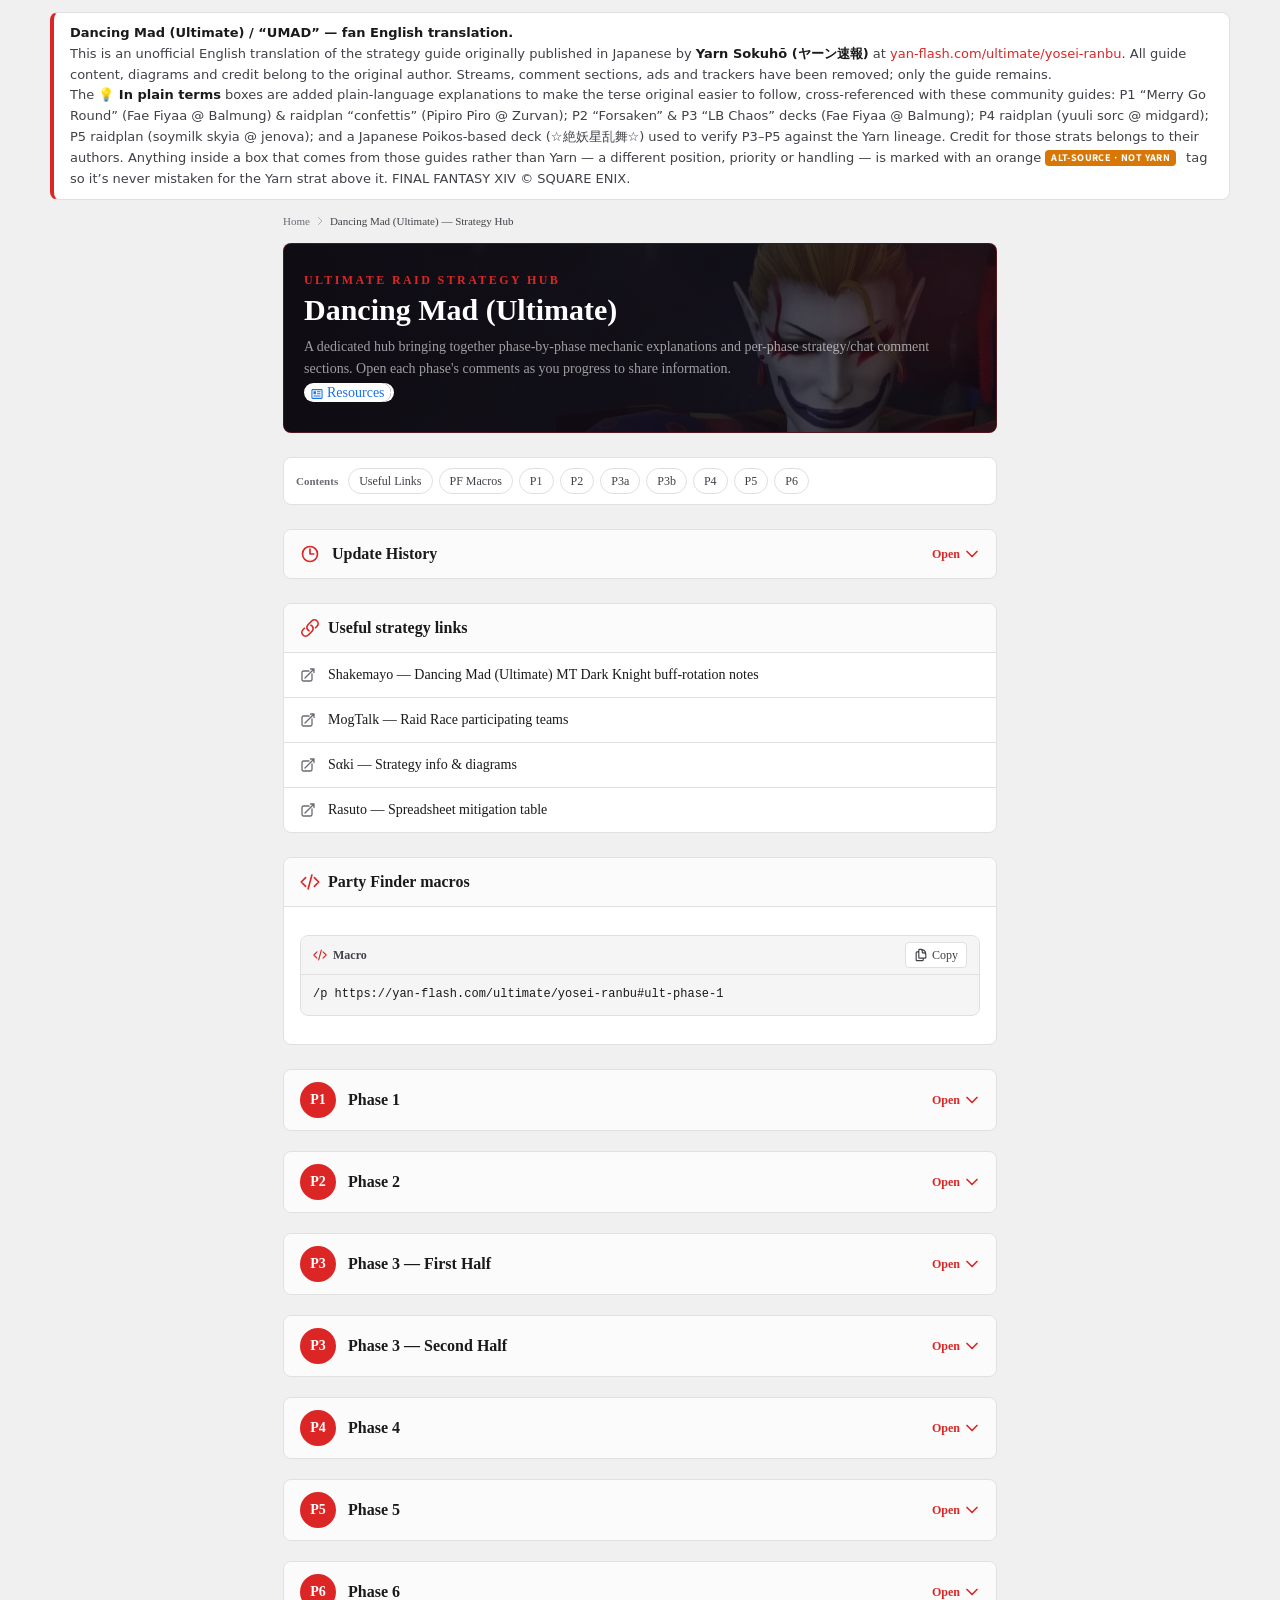
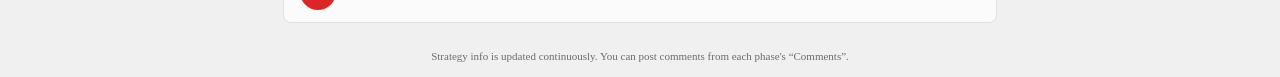
==== commit 1a791f01: "Verify P3-P5 against a Japanese Poikos-based deck; add P4 GC1<->GC2 reversal rule + fold P5 Flood ro" ====
--- a/index.html
+++ b/index.html
@@ -54,7 +54,8 @@
       original easier to follow, cross-referenced with these community guides:
       P1 “Merry Go Round” (Fae Fiyaa @ Balmung) &amp; raidplan “confettis” (Pipiro Piro @ Zurvan);
       P2 “Forsaken” &amp; P3 “LB Chaos” decks (Fae Fiyaa @ Balmung);
-      P4 raidplan (yuuli sorc @ midgard); P5 raidplan (soymilk skyia @ jenova).
+      P4 raidplan (yuuli sorc @ midgard); P5 raidplan (soymilk skyia @ jenova);
+      and a Japanese Poikos-based deck (☆絶妖星乱舞☆) used to verify P3–P5 against the Yarn lineage.
       Credit for those strats belongs to their authors. Anything inside a box that comes from those guides
       rather than Yarn — a different position, priority or handling — is marked with an orange
       <span class="umad-alt">Alt-source · not Yarn</span> tag so it’s never mistaken for the Yarn strat above it.
@@ -242,7 +243,7 @@
 /p 《stop1》, prep for 《Bind１》's tether&lt;se.1&gt;&lt;wait.5&gt;
 /p 《stop２》, prep for 《Bind２》's tether&lt;se.1&gt;&lt;wait.20&gt;
 /p 《stop１》《stop２》 take tethers&lt;se.1&gt;&lt;wait.5&gt;
-/p 《stop２》 take tether&lt;se.1&gt;</pre></div><div class="rc-content reading-text text-text-secondary leading-relaxed text-sm [&amp;&gt;:first-child]:mt-0 [&amp;_h2]:text-xl [&amp;_h2]:font-bold [&amp;_h2]:text-text-primary [&amp;_h2]:mt-8 [&amp;_h2]:mb-3 [&amp;_h2]:pl-3 [&amp;_h2]:border-l-4 [&amp;_h2]:border-accent [&amp;_h3]:text-lg [&amp;_h3]:font-bold [&amp;_h3]:text-text-primary [&amp;_h3]:mt-6 [&amp;_h3]:mb-2 [&amp;_p]:my-2 [&amp;_ul]:list-disc [&amp;_ul]:pl-5 [&amp;_ul]:space-y-1 [&amp;_ol]:list-decimal [&amp;_ol]:pl-5 [&amp;_a]:text-accent [&amp;_a]:hover:underline [&amp;_strong]:text-text-primary [&amp;_img]:rounded [&amp;_img]:max-w-[min(100%,400px)] [&amp;_img]:my-3 [&amp;_img]:cursor-zoom-in [&amp;_table]:border-collapse [&amp;_table]:table-fixed [&amp;_table]:w-full [&amp;_table]:my-3 [&amp;_table]:text-sm [&amp;_td]:border [&amp;_td]:border-border [&amp;_td]:px-2 [&amp;_td]:py-1 [&amp;_td]:align-top [&amp;_th]:border [&amp;_th]:border-border [&amp;_th]:px-2 [&amp;_th]:py-0.5 [&amp;_th]:bg-bg-hover [&amp;_th]:font-bold [&amp;_th]:text-text-primary [&amp;_th]:text-left"><p><a class="text-accent hover:underline" href="https://jp.finalfantasyxiv.com/lodestone/character/28379497/blog/5694717/" rel="noopener noreferrer nofollow" target="_blank">https://jp.finalfantasyxiv.com/lodestone/character/28379497/blog/5694717/</a></p><h2>Slap (“Bin-Bin Binta”)</h2><p>The Slap is a mechanic that becomes a role spread or a stack depending on whether Kefka raises its left hand (Kefka's own right hand) or its right hand (Kefka's own left hand), as seen from your view.</p><div class="umad-note"><div class="umad-note-label">💡 In plain terms</div><p><b>Slap:</b> read which hand Kefka raises (from your view). One hand → <b>party stack</b>, the other → <b>role spread</b>; the raised-hand side of the room is the unsafe half, so resolve on the safe side.</p></div><table style="min-width: 50px;"><colgroup><col style="min-width: 25px;"/><col style="min-width: 25px;"/></colgroup><tbody><tr><th colspan="1" rowspan="1"><p style="text-align: center;">Your view: Kefka's left hand (its own right hand) → stack.</p></th><th colspan="1" rowspan="1"><p style="text-align: center;">Your view: Kefka's right hand (its own left hand) → role spread.</p></th></tr><tr><td colspan="1" rowspan="1"><p><span class="rc-zoom"><img class="rounded max-w-full" data-align="center" src="assets/img/1781027712406-786a3570.webp"/></span></p></td><td colspan="1" rowspan="1"><p><span class="rc-zoom"><img class="rounded max-w-full" data-align="center" src="assets/img/1781027720140-e98f7cf7.webp"/></span></p></td></tr></tbody></table><h2>Black Hole 1</h2><table data-numbered="1" style="min-width: 50px;"><colgroup><col style="min-width: 25px;"/><col style="min-width: 25px;"/></colgroup><tbody><tr><td colspan="1" rowspan="1"><p><span class="rc-zoom"><img class="rounded max-w-full" src="assets/img/1781548649961-9353fa15.webp"/></span></p><p>After the Slap, Exdeath creates Black Holes.<br/>Black Hole 1, tether 1: Attack 1 takes the tether.</p><div class="umad-note"><div class="umad-note-label">💡 In plain terms</div><p><b>Black Hole walkthrough:</b> after the Slap, Exdeath spawns the Black Holes. Attack 1 grabs the first beam; the rest follow the clockwise priority. Take it slow — each beam step is gated by the next set spawning.</p></div></td><td colspan="1" rowspan="1"><p><span class="rc-zoom"><img class="rounded max-w-full" src="assets/img/1781548664509-5ae99d8f.webp"/></span></p><p>Tether 2: Attack 1 and Attack 2 take it.<br/>Attack 2 takes the tether opposite the 1st one (since Attack 1 takes the near tether).</p></td></tr><tr><td colspan="1" rowspan="1"><p><span class="rc-zoom"><img class="rounded max-w-full" src="assets/img/1781549066287-4c1040cf.webp"/></span></p><p>After resolving tether 2, Thundaga comes right away, so be careful.<br/>Everyone except the tanks gets away from Exdeath.</p></td><td colspan="1" rowspan="1"><p><span class="rc-zoom"><img class="rounded max-w-full" src="assets/img/1781201876147-baf3f6ae.webp"/></span></p><p>The moment Thundaga lands, Kefka moves, so watch out for Chaos's Damning (random target) while<br/>checking Kefka's raised hand, moving to safety, and doing a stack or role spread.</p></td></tr></tbody></table><h2>Black Hole 2</h2><table data-numbered="1" style="min-width: 50px;"><colgroup><col style="min-width: 25px;"/><col style="min-width: 25px;"/></colgroup><tbody><tr><td colspan="1" rowspan="1"><p><span class="rc-zoom"><img class="rounded max-w-full" src="assets/img/1781548680640-14dcf5f7.webp"/></span></p><p>Attack 1, Attack 2, and Attack 3 take tethers clockwise from Kefka.</p><div class="umad-note"><div class="umad-note-label">💡 In plain terms</div><p><b>Attack tethers:</b> Attack 1/2/3 take their beams clockwise from Kefka, aiming them clockwise around the room, then hand off to the Bind players. A Thundaga from Exdeath interrupts here, so non-tanks slide away from Exdeath between beams.</p></div></td><td colspan="1" rowspan="1"><p><span class="rc-zoom"><img class="rounded max-w-full" src="assets/img/1781548699266-5db22aea.webp"/></span></p><p>Attack 1 passes its tether to Bind 1.</p></td></tr><tr><td colspan="1" rowspan="1"><p><span class="rc-zoom"><img class="rounded max-w-full" src="assets/img/1781548714329-42fd93b8.webp"/></span></p><p>Attack 2 passes its tether to Bind 2.</p></td><td colspan="1" rowspan="1"><p><span class="rc-zoom"><img class="rounded max-w-full" src="assets/img/1781201993133-e93727ab.webp"/></span></p><p>Kefka moves, so bait Chaos to face toward or away from Kefka.<br/>It puts out an AoE that splits the field, so judge the safe spot by looking at Chaos and Kefka.</p></td></tr><tr><td colspan="1" rowspan="1"><p><span class="rc-zoom"><img class="rounded max-w-full" src="assets/img/1781202003735-d93807c1.webp"/></span></p><p>After that, Exdeath's Thundaga comes, so everyone except the tanks gets away from Exdeath.</p></td><td colspan="1" rowspan="1"><p></p></td></tr></tbody></table><h2>Black Hole 3</h2><table data-numbered="1" style="min-width: 50px;"><colgroup><col style="min-width: 25px;"/><col style="min-width: 25px;"/></colgroup><tbody><tr><td colspan="1" rowspan="1"><p><span class="rc-zoom"><img class="rounded max-w-full" src="assets/img/1781548772661-cc263538.webp"/></span></p><p>Bind 1, Bind 2, and Bind 3 take tethers clockwise from Kefka.</p><div class="umad-note"><div class="umad-note-label">💡 In plain terms</div><p><b>Bind tethers:</b> Bind 1/2/3 now take beams clockwise from Kefka and pass to the Stop players. White Hole is incoming around now — top HP to full or it petrifies you.</p></div></td><td colspan="1" rowspan="1"><p><span class="rc-zoom"><img class="rounded max-w-full" src="assets/img/1781548789940-6d10fb43.webp"/></span></p><p>Bind 1 passes its tether to Stop 1.</p></td></tr><tr><td colspan="1" rowspan="1"><p><span class="rc-zoom"><img class="rounded max-w-full" src="assets/img/1781548801307-73d987de.webp"/></span></p><p>Bind 2 passes its tether to Stop 2.</p></td><td colspan="1" rowspan="1"><p><span class="rc-zoom"><img class="rounded max-w-full" src="assets/img/1781202073339-796e6e05.webp"/></span></p><p>Kefka moves, so aim Chaos at 45° relative to Kefka.</p></td></tr><tr><td colspan="1" rowspan="1"><p><span class="rc-zoom"><img class="rounded max-w-full" src="assets/img/1781202081513-cbbbd56a.webp"/></span></p><p>checking Kefka's raised hand, moving to safety, and doing a stack or role spread.<br/>Also, White Hole is coming at this time, so top off HP to full.</p></td><td colspan="1" rowspan="1"><p></p></td></tr></tbody></table><h2>Black Hole 4</h2><table data-numbered="1" style="min-width: 50px;"><colgroup><col style="min-width: 25px;"/><col style="min-width: 25px;"/></colgroup><tbody><tr><td colspan="1" rowspan="1"><p><span class="rc-zoom"><img class="rounded max-w-full" src="assets/img/1781548821080-42899d56.webp"/></span></p><p>Stop 1 and Stop 2 take tethers clockwise from Kefka.</p><div class="umad-note"><div class="umad-note-label">💡 In plain terms</div><p><b>Stop tethers:</b> Stop 1/2 finish the beams. Bait them to the outer edge to avoid clipping anyone, and everyone else dodges <b>The Real Me</b> (Kefka’s centre-splitting AoE).</p></div></td><td colspan="1" rowspan="1"><p><span class="rc-zoom"><img class="rounded max-w-full" src="assets/img/1781548837886-5a3dd730.webp"/></span></p><p>Only Stop 2 takes its tether while watching out for The Real Me.<br/>Baiting the beam to the outer edge here makes accidents less likely.<br/>The other members dodge The Real Me.</p></td></tr></tbody></table><h2>Foot Stomp</h2><table data-numbered="1" style="min-width: 50px;"><colgroup><col style="min-width: 25px;"/><col style="min-width: 25px;"/></colgroup><tbody><tr><td colspan="1" rowspan="1"><p><span class="rc-zoom"><img class="rounded max-w-full" src="assets/img/1781267486713-7fe99f0a.webp"/></span></p><p>Treat where The Real Me happened as North (in the image, The Real Me came from 1, so 1 is placed at North).<br/>Everyone gathers in the center and baits Blizzaga.<br/>On cast completion, check the visible Kefka's feet and spread: northwest MT・H1, northeast ST・H2, southwest D1D3, southeast D2D4.</p><div class="umad-note"><div class="umad-note-label">💡 In plain terms</div><p><b>Foot Stomp:</b> treat where The Real Me came from as north, gather centre to bait Blizzaga, then read the giant Kefka’s feet to spread NW/NE/SW/SE by role.</p></div></td><td colspan="1" rowspan="1"><p><span class="rc-zoom"><img class="rounded max-w-full" src="assets/img/1781267512571-7e09bc92.webp"/></span></p><p>A stack marker (Impact!) is applied, so that role stacks in the center.<br/>The roles without the stack get towers that 2 people enter on the left and right, so go into those.</p><div class="umad-note"><div class="umad-note-label">💡 In plain terms</div><p><b>Stack + towers finish:</b> a stack marker (Impact!) lands on one role — that role stacks centre while the other role soaks the left/right towers (shift slightly outside the tower so you don’t eat the stack). The stack always goes to the opposite role, so check who has it and fill the matching spots.</p></div></td></tr><tr><td colspan="1" rowspan="1"><p><span class="rc-zoom"><img class="rounded max-w-full" src="assets/img/1781443358130-b67cc953.webp"/></span></p><p>Here tanks/healers stack, and DPS soak towers — left D1D3, right D2D4.<br/>※Shift just slightly outside the tower so you don't overlap with the stack.</p></td><td colspan="1" rowspan="1"><p><span class="rc-zoom"><img class="rounded max-w-full" src="assets/img/1781443347564-4acaca82.webp"/></span></p><p>The stack is always applied to the opposite role, so this time DPS stack in the center.<br/>Left MTH1, right STH2 soak the towers.</p></td></tr><tr><td colspan="1" rowspan="1"><p><span class="rc-zoom"><img class="rounded max-w-full" src="assets/img/1781267670598-b292d0fb.webp"/></span></p><p>When Erupt! begins casting, spikes form where Impact! was, so dodge them.<br/>Exdeath casts an empowered Blizzaga, so keep moving.</p></td><td colspan="1" rowspan="1"><p></p></td></tr></tbody></table><p></p></div></div></div></details></section><section class="scroll-mt-20 bg-bg-card border border-border rounded-lg overflow-hidden" id="ult-phase-4"><details><summary class="flex items-center gap-3 px-4 py-3 bg-bg-hover/40 cursor-pointer select-none list-none [&amp;::-webkit-details-marker]:hidden"><span class="flex-shrink-0 inline-flex items-center justify-center w-9 h-9 rounded-full bg-accent text-white text-sm font-bold">P4</span><h2 class="text-base font-bold text-text-primary">Phase 4</h2><span class="ml-auto flex items-center gap-1 text-xs font-bold text-accent">Open<svg aria-hidden="true" class="w-4 h-4 transition-transform" fill="none" stroke="currentColor" stroke-width="2.5" viewbox="0 0 24 24"><path d="m19.5 8.25-7.5 7.5-7.5-7.5" stroke-linecap="round" stroke-linejoin="round"></path></svg></span></summary><div class="px-4 py-4"><div><div class="rc-content reading-text text-text-secondary leading-relaxed text-sm [&amp;&gt;:first-child]:mt-0 [&amp;_h2]:text-xl [&amp;_h2]:font-bold [&amp;_h2]:text-text-primary [&amp;_h2]:mt-8 [&amp;_h2]:mb-3 [&amp;_h2]:pl-3 [&amp;_h2]:border-l-4 [&amp;_h2]:border-accent [&amp;_h3]:text-lg [&amp;_h3]:font-bold [&amp;_h3]:text-text-primary [&amp;_h3]:mt-6 [&amp;_h3]:mb-2 [&amp;_p]:my-2 [&amp;_ul]:list-disc [&amp;_ul]:pl-5 [&amp;_ul]:space-y-1 [&amp;_ol]:list-decimal [&amp;_ol]:pl-5 [&amp;_a]:text-accent [&amp;_a]:hover:underline [&amp;_strong]:text-text-primary [&amp;_img]:rounded [&amp;_img]:max-w-[min(100%,400px)] [&amp;_img]:my-3 [&amp;_img]:cursor-zoom-in [&amp;_table]:border-collapse [&amp;_table]:table-fixed [&amp;_table]:w-full [&amp;_table]:my-3 [&amp;_table]:text-sm [&amp;_td]:border [&amp;_td]:border-border [&amp;_td]:px-2 [&amp;_td]:py-1 [&amp;_td]:align-top [&amp;_th]:border [&amp;_th]:border-border [&amp;_th]:px-2 [&amp;_th]:py-0.5 [&amp;_th]:bg-bg-hover [&amp;_th]:font-bold [&amp;_th]:text-text-primary [&amp;_th]:text-left"><p>Phase 4 is almost entirely individual mechanics.<br/>You memorize it using /echo macros... it may be close to the recent Arcadion “Dream” mechanic.<br/>Neo Exdeath does Grand Cross, applying multiple debuffs.<br/>Chaos does Fire or Tsunami, applying Chaotic Flame or Chaotic Water.<br/>Kefka then applies a real or fake effect to those, so you read it and “flip” to resolve the mechanics in sequence — that's this phase.<br/>Several rules and the debuff-resolution timeline are fixed, so as long as you know what's on you and stand in the matching position, you'll be fine.<br/>First, let me explain the debuff types.</p><div class="umad-note"><div class="umad-note-label">💡 In plain terms</div><p><b>Phase 4 is a memory test:</b> almost everything is a personal true/false puzzle, so groups lean on <b>/echo macros</b> to call out their reads (it plays like a harder Arcadion “Dream”). The flow: Neo Exdeath’s <b>Grand Cross</b> stacks several debuffs, Chaos adds a Fire or Water debuff, and <b>Kefka tags each telegraph as real or fake</b>. You read the lie/truth and resolve in order. Good news: the timeline is fixed, so if you know what’s on you and stand in the matching spot, it solves itself.</p></div><table style="min-width: 668px;"><colgroup><col style="width: 618px;"/><col style="min-width: 25px;"/><col style="min-width: 25px;"/></colgroup><tbody><tr><th colspan="1" rowspan="1"><p>Debuff</p></th><th colspan="1" rowspan="1"><p>Real</p></th><th colspan="1" rowspan="1"><p>Fake</p></th></tr><tr><td colspan="1" rowspan="1"><p><span class="rc-zoom" data-small=""><img class="rounded max-w-full" src="assets/img/1781173577888-f3f065c8.webp"/></span></p><p>Cursed Voice (gaze)<br/>Always applied on Grand Cross 1 and 2.<br/>The debuff timer is fixed, so the party needs to memorize whether the 1st is fake or real and whether the 2nd is fake or real.</p><div class="umad-note"><div class="umad-note-label">💡 In plain terms</div><p><b>Cursed Voice (gaze):</b> a look mechanic — <b>real = don’t look</b> (face away), <b>fake = look</b>. It always lands on Grand Cross 1 and 2 with a <b>fixed</b> timer, so the party memorises in advance whether the 1st and 2nd are real or fake rather than reading them live.</p></div></td><td colspan="1" rowspan="1"><p>Don't look</p></td><td colspan="1" rowspan="1"><p>Look</p></td></tr><tr><td colspan="1" rowspan="1"><p><span class="rc-zoom" data-small=""><img class="rounded max-w-full" src="assets/img/1781173604458-cd2d39e5.webp"/></span></p><p>Forked Lightning<br/>Always applied on Grand Cross 1 and 2; a debuff never applied at the same time as Water Compression.</p><div class="umad-note"><div class="umad-note-label">💡 In plain terms</div><p><b>Forked Lightning:</b> a <b>spread</b> AoE. It’s the opposite partner to Water Compression and the two never appear together on you — so if you have one, you don’t have the other.</p></div></td><td colspan="1" rowspan="1"><p>Spread AoE (1 person)</p></td><td colspan="1" rowspan="1"><p>Stack</p></td></tr><tr><td colspan="1" rowspan="1"><p><span class="rc-zoom" data-small=""><img class="rounded max-w-full" src="assets/img/1781173625101-e820e8d8.webp"/></span></p><p>Water Compression<br/>Always applied on Grand Cross 1 and 2; a debuff never applied at the same time as Forked Lightning.</p><div class="umad-note"><div class="umad-note-label">💡 In plain terms</div><p><b>Water Compression:</b> the <b>stack</b> partner to Forked Lightning. You get one or the other, so Forked = spread, Water = stack (and invert if Kefka calls it fake).</p></div></td><td colspan="1" rowspan="1"><p>Stack</p></td><td colspan="1" rowspan="1"><p>Spread AoE (1 person)</p></td></tr><tr><td colspan="1" rowspan="1"><p><span class="rc-zoom" data-small=""><img class="rounded max-w-full" src="assets/img/1781173663455-ff498ccf.webp"/></span></p><p>Acceleration Bomb<br/>Always applied to everyone.<br/>Applied on either Grand Cross 1 or 2.</p><div class="umad-note"><div class="umad-note-label">💡 In plain terms</div><p><b>Acceleration Bomb:</b> everyone gets it on either GC1 or GC2. <b>Real = stop moving</b> when it expires, <b>fake = keep moving</b>. Getting this backwards is an instant death, so it’s a classic /echo callout.</p></div></td><td colspan="1" rowspan="1"><p>Don't move</p></td><td colspan="1" rowspan="1"><p>Move</p></td></tr><tr><td colspan="1" rowspan="1"><p><span class="rc-zoom" data-small=""><img class="rounded max-w-full" src="assets/img/1781173691316-247cfd5e.webp"/></span></p><p>Chaotic Water<br/>Always applied to everyone.<br/>If real, gather center and don't move (donut AoE).<br/>If fake, gather center and dodge the spikes.</p><div class="umad-note"><div class="umad-note-label">💡 In plain terms</div><p><b>Chaotic Water:</b> everyone gets it. <b>Real → donut</b> (gather centre and don’t move), <b>fake → gather centre and dodge the spikes</b>. Read Kefka’s tag and pick stillness vs dodging.</p></div></td><td colspan="1" rowspan="1"><p>Donut AoE</p></td><td colspan="1" rowspan="1"><p>Spikes</p></td></tr><tr><td colspan="1" rowspan="1"><p><span class="rc-zoom" data-small=""><img class="rounded max-w-full" src="assets/img/1781173720029-86a7ea3d.webp"/></span></p><p>Chaotic Flame<br/>Always applied to everyone.<br/>If real, gather center and dodge the spikes.<br/>If fake, gather center and don't move (donut AoE).</p><div class="umad-note"><div class="umad-note-label">💡 In plain terms</div><p><b>Chaotic Flame:</b> the mirror of Water. <b>Real → dodge the spikes</b>, <b>fake → donut (stand still)</b>. Whichever element you get, the real/fake tag flips what you do.</p></div></td><td colspan="1" rowspan="1"><p>Spikes</p></td><td colspan="1" rowspan="1"><p>Donut AoE</p></td></tr><tr><td colspan="1" rowspan="1"><p><span class="rc-zoom" data-small=""><img class="rounded max-w-full" src="assets/img/1781174061170-0e08166f.webp"/></span></p><p>Wound of the Dead<br/>Hitting the same color brings you to near-death.<br/>Hitting the opposite color does almost no damage.</p><div class="umad-note"><div class="umad-note-label">💡 In plain terms</div><p><b>Wound of the Dead (colour):</b> you’re told a colour. Hitting the <b>same</b> colour brings you to near-death; the <b>opposite</b> colour does almost nothing. Whether you want same or opposite depends on your <b>other</b> debuff below.</p></div></td><td colspan="1" rowspan="1"><p>Blue</p></td><td colspan="1" rowspan="1"><p>Purple</p></td></tr><tr><td colspan="1" rowspan="1"><p><span class="rc-zoom" data-small=""><img class="rounded max-w-full" src="assets/img/1781174088379-3ebc5312.webp"/></span></p><p>Wound of the Living<br/>Hitting the same color brings you to near-death.<br/>Hitting the opposite color does almost no damage.</p><div class="umad-note"><div class="umad-note-label">💡 In plain terms</div><p><b>Wound of the Living (colour):</b> same colour rule — same colour = near-death, opposite = safe.</p></div></td><td colspan="1" rowspan="1"><p>Purple</p></td><td colspan="1" rowspan="1"><p>Blue</p></td></tr><tr><td colspan="1" rowspan="1"><p><span class="rc-zoom" data-small=""><img class="rounded max-w-full" src="assets/img/1781174118522-6b0c92f4.webp"/></span></p><p>Allagan Field<br/>Since the damage you take becomes a raidwide,<br/>take no damage (hit the opposite color).</p><div class="umad-note"><div class="umad-note-label">💡 In plain terms</div><p><b>Allagan Field:</b> any damage <b>you</b> take becomes a raidwide, so you must take <b>none</b> — pair it with your colour so you hit the <b>opposite</b> (harmless) colour.</p></div></td><td colspan="1" rowspan="1"><p>Live</p></td><td colspan="1" rowspan="1"><p>Die</p></td></tr><tr><td colspan="1" rowspan="1"><p><span class="rc-zoom" data-small=""><img class="rounded max-w-full" src="assets/img/1781174163488-b85ab16f.webp"/></span></p><p>Transcendence of Death<br/>Since you die unless you're brought to near-death,<br/>deliberately take damage (hit the same color).</p><div class="umad-note"><div class="umad-note-label">💡 In plain terms</div><p><b>Transcendence of Death:</b> the opposite job — you <b>die unless</b> brought to near-death, so you deliberately eat damage by hitting the <b>same</b> colour.</p></div></td><td colspan="1" rowspan="1"><p>Die</p></td><td colspan="1" rowspan="1"><p>Live</p></td></tr></tbody></table><p><br/></p><h2>Teasing Soul</h2><p>Kefka and Neo Exdeath appear on the outer edge.</p><div class="umad-note"><div class="umad-note-label">💡 In plain terms</div><p><b>Teasing Soul:</b> Kefka and Neo Exdeath reposition to the outer edge here — a transition into the next set, not a hit to solve.</p></div><h3>Riddle Magic</h3><h2>Grand Cross 1</h2><p>Acceleration Bomb + Forked Lightning + Water Compression + Cursed Voice (early) are applied.</p><div class="umad-note"><div class="umad-note-label">💡 In plain terms</div><p><b>Grand Cross 1:</b> applies Acceleration Bomb + Forked Lightning + Water Compression + Cursed Voice (early timer). Resolve them in their fixed order using your reads.</p></div><p><span class="rc-zoom"><img class="rounded max-w-full" src="assets/img/1781181286165-2f3570e3.webp"/></span></p><h2>Tsunami or Fire (1st)</h2><p>Chaotic Water or Chaotic Flame is applied.</p><p><span class="rc-zoom"><img class="rounded max-w-full" src="assets/img/1781181305506-1671d839.webp"/></span></p><h2>Grand Cross 2</h2><p>Acceleration Bomb + Forked Lightning + Water Compression + Cursed Voice (late) are applied.</p><p><span class="rc-zoom"><img class="rounded max-w-full" src="assets/img/1781205479283-6059fcf2.webp"/></span></p><h2>Tsunami or Fire (2nd)</h2><p>Chaotic Water or Chaotic Flame is applied.</p><p><span class="rc-zoom"><img class="rounded max-w-full" src="assets/img/1781181338740-09563e46.webp"/></span></p><p>Riddle Magic</p><h2>Grand Cross 3</h2><p>Wound of the Living or Wound of the Dead + Allagan Field or Transcendence of Death are applied.</p><div class="umad-note"><div class="umad-note-label">💡 In plain terms</div><p><b>Grand Cross 3:</b> the colour set — Wound of the Living/Dead plus either Allagan Field (take no damage) or Transcendence of Death (take damage). This is where the colour puzzle pays off.</p></div><p><span class="rc-zoom"><img class="rounded max-w-full" src="assets/img/1781181352692-30c9e613.webp"/></span></p><p>Allagan Field or Transcendence of Death — cleanse</p><p><span class="rc-zoom"><img class="rounded max-w-full" src="assets/img/1781185833424-0ae88cdc.webp"/></span></p><table style="min-width: 526px;"><colgroup><col style="width: 451px;"/><col style="min-width: 25px;"/><col style="min-width: 25px;"/><col style="min-width: 25px;"/></colgroup><tbody><tr><th colspan="1" rowspan="1"><p>Debuff</p></th><th colspan="1" rowspan="1"><p>GC #3</p></th><th colspan="1" rowspan="1"><p>Flood of the Void</p><div class="umad-note"><div class="umad-note-label">💡 In plain terms</div><p><b>Flood of the Void (the reveal):</b> Exdeath shows blue/purple sides and tells you whether he’s <b>lying</b>. Shortcut: <b>Allagan Field → opposite colour, Transcendence → same colour</b>, then flip once if Flood of the Void is fake. Because it’s a double-negative you often end in the same spot — don’t overthink, and never greed the middle.</p></div></th><th colspan="1" rowspan="1"><p>Color result</p></th></tr><tr><td colspan="1" rowspan="1"><p>Live (Allagan Field)</p></td><td colspan="1" rowspan="1"><p>Real</p></td><td colspan="1" rowspan="1"><p>Real</p></td><td colspan="1" rowspan="1"><p>Opposite color</p></td></tr><tr><td colspan="1" rowspan="1"><p>Live (Allagan Field)</p></td><td colspan="1" rowspan="1"><p>Real</p></td><td colspan="1" rowspan="1"><p>Fake</p></td><td colspan="1" rowspan="1"><p>Same color</p></td></tr><tr><td colspan="1" rowspan="1"><p>Live (Allagan Field)</p></td><td colspan="1" rowspan="1"><p>Fake</p></td><td colspan="1" rowspan="1"><p>Real</p></td><td colspan="1" rowspan="1"><p>Opposite color</p></td></tr><tr><td colspan="1" rowspan="1"><p>Live (Allagan Field)</p></td><td colspan="1" rowspan="1"><p>Fake</p></td><td colspan="1" rowspan="1"><p>Fake</p></td><td colspan="1" rowspan="1"><p>Same color</p></td></tr><tr><td colspan="1" rowspan="1"><p>Die (Transcendence of Death)</p></td><td colspan="1" rowspan="1"><p>Real</p></td><td colspan="1" rowspan="1"><p>Real</p></td><td colspan="1" rowspan="1"><p>Same color</p></td></tr><tr><td colspan="1" rowspan="1"><p>Die (Transcendence of Death)</p></td><td colspan="1" rowspan="1"><p>Real</p></td><td colspan="1" rowspan="1"><p>Fake</p></td><td colspan="1" rowspan="1"><p>Opposite color</p></td></tr><tr><td colspan="1" rowspan="1"><p>Die (Transcendence of Death)</p></td><td colspan="1" rowspan="1"><p>Fake</p></td><td colspan="1" rowspan="1"><p>Real</p></td><td colspan="1" rowspan="1"><p>Same color</p></td></tr><tr><td colspan="1" rowspan="1"><p>Die (Transcendence of Death)</p></td><td colspan="1" rowspan="1"><p>Fake</p></td><td colspan="1" rowspan="1"><p>Fake</p></td><td colspan="1" rowspan="1"><p>Opposite color</p></td></tr></tbody></table><p>As the table shows, at the moment of GC #3,<strong><u>keep in mind: Allagan Field → hit the opposite color; Transcendence of Death → hit the same color,</u></strong>so you can decide just by checking whether Flood of the Void is real or fake.</p><div class="umad-note"><div class="umad-note-label">💡 In plain terms</div><p><b>The whole shortcut:</b> by GC3 you only need one fact in your head — <b>Allagan Field = opposite colour, Transcendence = same colour</b> — then check whether Flood of the Void is real or fake to know which way to flip. That single read resolves the entire colour finish.</p></div><h2>Magic Charge</h2><p>Memorize whether the later Thundaga and Spreading Blizzaga are fake or real.<br/>That gets reflected in the Magic Out done at the end.</p><div class="umad-note"><div class="umad-note-label">💡 In plain terms</div><p><b>Magic Charge:</b> Kefka pre-loads a Thundaga and a Spreading Blizzaga as real/fake and <b>stores</b> them — you must <b>remember</b> those reads, because they’re what the later <b>Magic Out</b> resolves as.</p></div><table style="min-width: 75px;"><colgroup><col style="min-width: 25px;"/><col style="min-width: 25px;"/><col style="min-width: 25px;"/></colgroup><tbody><tr><th colspan="1" rowspan="1"><p>Thundaga /<br/>Spreading Blizzaga</p></th><th colspan="1" rowspan="1"><p>Magic Out</p></th><th colspan="1" rowspan="1"><p>Result</p></th></tr><tr><td colspan="1" rowspan="1"><p>Real</p></td><td colspan="1" rowspan="1"><p>Real</p></td><td colspan="1" rowspan="1"><p>Real</p></td></tr><tr><td colspan="1" rowspan="1"><p>Real</p></td><td colspan="1" rowspan="1"><p>Fake</p></td><td colspan="1" rowspan="1"><p>Fake</p></td></tr><tr><td colspan="1" rowspan="1"><p>Fake</p></td><td colspan="1" rowspan="1"><p>Real</p></td><td colspan="1" rowspan="1"><p>Fake</p></td></tr><tr><td colspan="1" rowspan="1"><p>Fake</p></td><td colspan="1" rowspan="1"><p>Fake</p></td><td colspan="1" rowspan="1"><p>Real</p></td></tr></tbody></table><h2>Resolve Water Compression + Forked Lightning + Acceleration Bomb.</h2><p><span class="rc-zoom"><img class="rounded max-w-full" src="assets/img/1781182517344-3170ed6e.webp"/></span></p><h2>Resolve Thundaga + Cursed Voice.</h2><p>Voice-holders gather in the center, check whether GC #1 is real/fake, and resolve.<br/>Also, whether this Thundaga is real/fake affects the later Magic Out.</p><div class="umad-note"><div class="umad-note-label">💡 In plain terms</div><p><b>Voice resolution:</b> Cursed-Voice holders gather centre and resolve the GC1 gaze read; remember that this Thundaga’s real/fake state also feeds the later Magic Out.</p></div><p><span class="rc-zoom"><img class="rounded max-w-full" src="assets/img/1781188459365-9fce5986.webp"/></span></p><h2>Resolve Ultima + Chaotic Flame or Chaotic Water.</h2><p>Raidwide</p><p><span class="rc-zoom"><img class="rounded max-w-full" src="assets/img/1781188935493-da50ef37.webp"/></span></p><h2>Resolve Spreading Blizzaga + Water Compression + Forked Lightning + Acceleration Bomb.</h2><p><span class="rc-zoom"><img class="rounded max-w-full" src="assets/img/1781205832777-12d234b9.webp"/></span></p><h2>Resolve Cursed Voice.</h2><p><span class="rc-zoom"><img class="rounded max-w-full" src="assets/img/1781189992102-82fe2540.webp"/></span></p><h2>Resolve Magic Out + Chaotic Flame or Chaotic Water.</h2><p><span class="rc-zoom"><img class="rounded max-w-full" src="assets/img/1781190552829-90af35ee.webp"/></span></p><p>Ultima<br/>Final phase at 24.9% or below.</p><div class="umad-note"><div class="umad-note-label">💡 In plain terms</div><p><b>Final-phase push:</b> a big Ultima goes out and the boss transitions at <b>24.9% or below</b> — your P4 DPS check before the last phase.</p></div><p>Macros you may want to prepare:</p><p>If the 1st Grand Cross's Cursed Voice is real:</p></div><div class="my-3 rounded-lg border border-border bg-bg-tertiary overflow-hidden"><div class="flex items-center justify-between gap-2 px-3 py-1.5 bg-bg-hover/60 border-b border-border"><span class="flex items-center gap-1.5 text-xs font-bold text-text-secondary"><svg aria-hidden="true" class="w-3.5 h-3.5 text-accent" fill="none" stroke="currentColor" stroke-width="2" viewbox="0 0 24 24"><path d="M17.25 6.75 22.5 12l-5.25 5.25m-10.5 0L1.5 12l5.25-5.25m7.5-3-4.5 16.5" stroke-linecap="round" stroke-linejoin="round"></path></svg>Macro</span><button aria-label="マクロをコピー" class="flex items-center gap-1 rounded px-2 py-1 text-xs font-medium transition-colors cursor-pointer bg-bg-secondary text-text-secondary hover:bg-bg-hover border border-border" type="button"><svg aria-hidden="true" class="w-3.5 h-3.5" fill="none" stroke="currentColor" stroke-width="2" viewbox="0 0 24 24"><path d="M15.75 17.25v3.375c0 .621-.504 1.125-1.125 1.125h-9.75a1.125 1.125 0 0 1-1.125-1.125V7.875c0-.621.504-1.125 1.125-1.125H6.75a9.06 9.06 0 0 1 1.5.124m7.5 10.376h3.375c.621 0 1.125-.504 1.125-1.125V11.25c0-4.46-3.243-8.161-7.5-8.876a9.06 9.06 0 0 0-1.5-.124H9.375c-.621 0-1.125.504-1.125 1.125v3.5m7.5 10.375H9.375a1.125 1.125 0 0 1-1.125-1.125v-9.25m12 6.625v-1.875a3.375 3.375 0 0 0-3.375-3.375h-1.5a1.125 1.125 0 0 1-1.125-1.125v-1.5a3.375 3.375 0 0 0-3.375-3.375H9.75" stroke-linecap="round" stroke-linejoin="round"></path></svg>Copy</button></div><pre class="overflow-x-auto px-3 py-2.5 text-xs leading-relaxed text-text-primary whitespace-pre-wrap break-words font-mono">/echo 1st: don't look</pre></div><div class="rc-content reading-text text-text-secondary leading-relaxed text-sm [&amp;&gt;:first-child]:mt-0 [&amp;_h2]:text-xl [&amp;_h2]:font-bold [&amp;_h2]:text-text-primary [&amp;_h2]:mt-8 [&amp;_h2]:mb-3 [&amp;_h2]:pl-3 [&amp;_h2]:border-l-4 [&amp;_h2]:border-accent [&amp;_h3]:text-lg [&amp;_h3]:font-bold [&amp;_h3]:text-text-primary [&amp;_h3]:mt-6 [&amp;_h3]:mb-2 [&amp;_p]:my-2 [&amp;_ul]:list-disc [&amp;_ul]:pl-5 [&amp;_ul]:space-y-1 [&amp;_ol]:list-decimal [&amp;_ol]:pl-5 [&amp;_a]:text-accent [&amp;_a]:hover:underline [&amp;_strong]:text-text-primary [&amp;_img]:rounded [&amp;_img]:max-w-[min(100%,400px)] [&amp;_img]:my-3 [&amp;_img]:cursor-zoom-in [&amp;_table]:border-collapse [&amp;_table]:table-fixed [&amp;_table]:w-full [&amp;_table]:my-3 [&amp;_table]:text-sm [&amp;_td]:border [&amp;_td]:border-border [&amp;_td]:px-2 [&amp;_td]:py-1 [&amp;_td]:align-top [&amp;_th]:border [&amp;_th]:border-border [&amp;_th]:px-2 [&amp;_th]:py-0.5 [&amp;_th]:bg-bg-hover [&amp;_th]:font-bold [&amp;_th]:text-text-primary [&amp;_th]:text-left"><p>If fake:</p></div><div class="my-3 rounded-lg border border-border bg-bg-tertiary overflow-hidden"><div class="flex items-center justify-between gap-2 px-3 py-1.5 bg-bg-hover/60 border-b border-border"><span class="flex items-center gap-1.5 text-xs font-bold text-text-secondary"><svg aria-hidden="true" class="w-3.5 h-3.5 text-accent" fill="none" stroke="currentColor" stroke-width="2" viewbox="0 0 24 24"><path d="M17.25 6.75 22.5 12l-5.25 5.25m-10.5 0L1.5 12l5.25-5.25m7.5-3-4.5 16.5" stroke-linecap="round" stroke-linejoin="round"></path></svg>Macro</span><button aria-label="マクロをコピー" class="flex items-center gap-1 rounded px-2 py-1 text-xs font-medium transition-colors cursor-pointer bg-bg-secondary text-text-secondary hover:bg-bg-hover border border-border" type="button"><svg aria-hidden="true" class="w-3.5 h-3.5" fill="none" stroke="currentColor" stroke-width="2" viewbox="0 0 24 24"><path d="M15.75 17.25v3.375c0 .621-.504 1.125-1.125 1.125h-9.75a1.125 1.125 0 0 1-1.125-1.125V7.875c0-.621.504-1.125 1.125-1.125H6.75a9.06 9.06 0 0 1 1.5.124m7.5 10.376h3.375c.621 0 1.125-.504 1.125-1.125V11.25c0-4.46-3.243-8.161-7.5-8.876a9.06 9.06 0 0 0-1.5-.124H9.375c-.621 0-1.125.504-1.125 1.125v3.5m7.5 10.375H9.375a1.125 1.125 0 0 1-1.125-1.125v-9.25m12 6.625v-1.875a3.375 3.375 0 0 0-3.375-3.375h-1.5a1.125 1.125 0 0 1-1.125-1.125v-1.5a3.375 3.375 0 0 0-3.375-3.375H9.75" stroke-linecap="round" stroke-linejoin="round"></path></svg>Copy</button></div><pre class="overflow-x-auto px-3 py-2.5 text-xs leading-relaxed text-text-primary whitespace-pre-wrap break-words font-mono">/echo 1st (Voice): look</pre></div><div class="rc-content reading-text text-text-secondary leading-relaxed text-sm [&amp;&gt;:first-child]:mt-0 [&amp;_h2]:text-xl [&amp;_h2]:font-bold [&amp;_h2]:text-text-primary [&amp;_h2]:mt-8 [&amp;_h2]:mb-3 [&amp;_h2]:pl-3 [&amp;_h2]:border-l-4 [&amp;_h2]:border-accent [&amp;_h3]:text-lg [&amp;_h3]:font-bold [&amp;_h3]:text-text-primary [&amp;_h3]:mt-6 [&amp;_h3]:mb-2 [&amp;_p]:my-2 [&amp;_ul]:list-disc [&amp;_ul]:pl-5 [&amp;_ul]:space-y-1 [&amp;_ol]:list-decimal [&amp;_ol]:pl-5 [&amp;_a]:text-accent [&amp;_a]:hover:underline [&amp;_strong]:text-text-primary [&amp;_img]:rounded [&amp;_img]:max-w-[min(100%,400px)] [&amp;_img]:my-3 [&amp;_img]:cursor-zoom-in [&amp;_table]:border-collapse [&amp;_table]:table-fixed [&amp;_table]:w-full [&amp;_table]:my-3 [&amp;_table]:text-sm [&amp;_td]:border [&amp;_td]:border-border [&amp;_td]:px-2 [&amp;_td]:py-1 [&amp;_td]:align-top [&amp;_th]:border [&amp;_th]:border-border [&amp;_th]:px-2 [&amp;_th]:py-0.5 [&amp;_th]:bg-bg-hover [&amp;_th]:font-bold [&amp;_th]:text-text-primary [&amp;_th]:text-left"><p>If the 2nd Grand Cross's Cursed Voice is real:</p></div><div class="my-3 rounded-lg border border-border bg-bg-tertiary overflow-hidden"><div class="flex items-center justify-between gap-2 px-3 py-1.5 bg-bg-hover/60 border-b border-border"><span class="flex items-center gap-1.5 text-xs font-bold text-text-secondary"><svg aria-hidden="true" class="w-3.5 h-3.5 text-accent" fill="none" stroke="currentColor" stroke-width="2" viewbox="0 0 24 24"><path d="M17.25 6.75 22.5 12l-5.25 5.25m-10.5 0L1.5 12l5.25-5.25m7.5-3-4.5 16.5" stroke-linecap="round" stroke-linejoin="round"></path></svg>Macro</span><button aria-label="マクロをコピー" class="flex items-center gap-1 rounded px-2 py-1 text-xs font-medium transition-colors cursor-pointer bg-bg-secondary text-text-secondary hover:bg-bg-hover border border-border" type="button"><svg aria-hidden="true" class="w-3.5 h-3.5" fill="none" stroke="currentColor" stroke-width="2" viewbox="0 0 24 24"><path d="M15.75 17.25v3.375c0 .621-.504 1.125-1.125 1.125h-9.75a1.125 1.125 0 0 1-1.125-1.125V7.875c0-.621.504-1.125 1.125-1.125H6.75a9.06 9.06 0 0 1 1.5.124m7.5 10.376h3.375c.621 0 1.125-.504 1.125-1.125V11.25c0-4.46-3.243-8.161-7.5-8.876a9.06 9.06 0 0 0-1.5-.124H9.375c-.621 0-1.125.504-1.125 1.125v3.5m7.5 10.375H9.375a1.125 1.125 0 0 1-1.125-1.125v-9.25m12 6.625v-1.875a3.375 3.375 0 0 0-3.375-3.375h-1.5a1.125 1.125 0 0 1-1.125-1.125v-1.5a3.375 3.375 0 0 0-3.375-3.375H9.75" stroke-linecap="round" stroke-linejoin="round"></path></svg>Copy</button></div><pre class="overflow-x-auto px-3 py-2.5 text-xs leading-relaxed text-text-primary whitespace-pre-wrap break-words font-mono">/echo 2nd: don't look</pre></div><div class="rc-content reading-text text-text-secondary leading-relaxed text-sm [&amp;&gt;:first-child]:mt-0 [&amp;_h2]:text-xl [&amp;_h2]:font-bold [&amp;_h2]:text-text-primary [&amp;_h2]:mt-8 [&amp;_h2]:mb-3 [&amp;_h2]:pl-3 [&amp;_h2]:border-l-4 [&amp;_h2]:border-accent [&amp;_h3]:text-lg [&amp;_h3]:font-bold [&amp;_h3]:text-text-primary [&amp;_h3]:mt-6 [&amp;_h3]:mb-2 [&amp;_p]:my-2 [&amp;_ul]:list-disc [&amp;_ul]:pl-5 [&amp;_ul]:space-y-1 [&amp;_ol]:list-decimal [&amp;_ol]:pl-5 [&amp;_a]:text-accent [&amp;_a]:hover:underline [&amp;_strong]:text-text-primary [&amp;_img]:rounded [&amp;_img]:max-w-[min(100%,400px)] [&amp;_img]:my-3 [&amp;_img]:cursor-zoom-in [&amp;_table]:border-collapse [&amp;_table]:table-fixed [&amp;_table]:w-full [&amp;_table]:my-3 [&amp;_table]:text-sm [&amp;_td]:border [&amp;_td]:border-border [&amp;_td]:px-2 [&amp;_td]:py-1 [&amp;_td]:align-top [&amp;_th]:border [&amp;_th]:border-border [&amp;_th]:px-2 [&amp;_th]:py-0.5 [&amp;_th]:bg-bg-hover [&amp;_th]:font-bold [&amp;_th]:text-text-primary [&amp;_th]:text-left"><p>If fake:</p></div><div class="my-3 rounded-lg border border-border bg-bg-tertiary overflow-hidden"><div class="flex items-center justify-between gap-2 px-3 py-1.5 bg-bg-hover/60 border-b border-border"><span class="flex items-center gap-1.5 text-xs font-bold text-text-secondary"><svg aria-hidden="true" class="w-3.5 h-3.5 text-accent" fill="none" stroke="currentColor" stroke-width="2" viewbox="0 0 24 24"><path d="M17.25 6.75 22.5 12l-5.25 5.25m-10.5 0L1.5 12l5.25-5.25m7.5-3-4.5 16.5" stroke-linecap="round" stroke-linejoin="round"></path></svg>Macro</span><button aria-label="マクロをコピー" class="flex items-center gap-1 rounded px-2 py-1 text-xs font-medium transition-colors cursor-pointer bg-bg-secondary text-text-secondary hover:bg-bg-hover border border-border" type="button"><svg aria-hidden="true" class="w-3.5 h-3.5" fill="none" stroke="currentColor" stroke-width="2" viewbox="0 0 24 24"><path d="M15.75 17.25v3.375c0 .621-.504 1.125-1.125 1.125h-9.75a1.125 1.125 0 0 1-1.125-1.125V7.875c0-.621.504-1.125 1.125-1.125H6.75a9.06 9.06 0 0 1 1.5.124m7.5 10.376h3.375c.621 0 1.125-.504 1.125-1.125V11.25c0-4.46-3.243-8.161-7.5-8.876a9.06 9.06 0 0 0-1.5-.124H9.375c-.621 0-1.125.504-1.125 1.125v3.5m7.5 10.375H9.375a1.125 1.125 0 0 1-1.125-1.125v-9.25m12 6.625v-1.875a3.375 3.375 0 0 0-3.375-3.375h-1.5a1.125 1.125 0 0 1-1.125-1.125v-1.5a3.375 3.375 0 0 0-3.375-3.375H9.75" stroke-linecap="round" stroke-linejoin="round"></path></svg>Copy</button></div><pre class="overflow-x-auto px-3 py-2.5 text-xs leading-relaxed text-text-primary whitespace-pre-wrap break-words font-mono">/echo 2nd: look</pre></div><div class="rc-content reading-text text-text-secondary leading-relaxed text-sm [&amp;&gt;:first-child]:mt-0 [&amp;_h2]:text-xl [&amp;_h2]:font-bold [&amp;_h2]:text-text-primary [&amp;_h2]:mt-8 [&amp;_h2]:mb-3 [&amp;_h2]:pl-3 [&amp;_h2]:border-l-4 [&amp;_h2]:border-accent [&amp;_h3]:text-lg [&amp;_h3]:font-bold [&amp;_h3]:text-text-primary [&amp;_h3]:mt-6 [&amp;_h3]:mb-2 [&amp;_p]:my-2 [&amp;_ul]:list-disc [&amp;_ul]:pl-5 [&amp;_ul]:space-y-1 [&amp;_ol]:list-decimal [&amp;_ol]:pl-5 [&amp;_a]:text-accent [&amp;_a]:hover:underline [&amp;_strong]:text-text-primary [&amp;_img]:rounded [&amp;_img]:max-w-[min(100%,400px)] [&amp;_img]:my-3 [&amp;_img]:cursor-zoom-in [&amp;_table]:border-collapse [&amp;_table]:table-fixed [&amp;_table]:w-full [&amp;_table]:my-3 [&amp;_table]:text-sm [&amp;_td]:border [&amp;_td]:border-border [&amp;_td]:px-2 [&amp;_td]:py-1 [&amp;_td]:align-top [&amp;_th]:border [&amp;_th]:border-border [&amp;_th]:px-2 [&amp;_th]:py-0.5 [&amp;_th]:bg-bg-hover [&amp;_th]:font-bold [&amp;_th]:text-text-primary [&amp;_th]:text-left"><p>Press if Forked Lightning (Thunder) is fake and Water Compression (Water) is real:</p></div><div class="my-3 rounded-lg border border-border bg-bg-tertiary overflow-hidden"><div class="flex items-center justify-between gap-2 px-3 py-1.5 bg-bg-hover/60 border-b border-border"><span class="flex items-center gap-1.5 text-xs font-bold text-text-secondary"><svg aria-hidden="true" class="w-3.5 h-3.5 text-accent" fill="none" stroke="currentColor" stroke-width="2" viewbox="0 0 24 24"><path d="M17.25 6.75 22.5 12l-5.25 5.25m-10.5 0L1.5 12l5.25-5.25m7.5-3-4.5 16.5" stroke-linecap="round" stroke-linejoin="round"></path></svg>Macro</span><button aria-label="マクロをコピー" class="flex items-center gap-1 rounded px-2 py-1 text-xs font-medium transition-colors cursor-pointer bg-bg-secondary text-text-secondary hover:bg-bg-hover border border-border" type="button"><svg aria-hidden="true" class="w-3.5 h-3.5" fill="none" stroke="currentColor" stroke-width="2" viewbox="0 0 24 24"><path d="M15.75 17.25v3.375c0 .621-.504 1.125-1.125 1.125h-9.75a1.125 1.125 0 0 1-1.125-1.125V7.875c0-.621.504-1.125 1.125-1.125H6.75a9.06 9.06 0 0 1 1.5.124m7.5 10.376h3.375c.621 0 1.125-.504 1.125-1.125V11.25c0-4.46-3.243-8.161-7.5-8.876a9.06 9.06 0 0 0-1.5-.124H9.375c-.621 0-1.125.504-1.125 1.125v3.5m7.5 10.375H9.375a1.125 1.125 0 0 1-1.125-1.125v-9.25m12 6.625v-1.875a3.375 3.375 0 0 0-3.375-3.375h-1.5a1.125 1.125 0 0 1-1.125-1.125v-1.5a3.375 3.375 0 0 0-3.375-3.375H9.75" stroke-linecap="round" stroke-linejoin="round"></path></svg>Copy</button></div><pre class="overflow-x-auto px-3 py-2.5 text-xs leading-relaxed text-text-primary whitespace-pre-wrap break-words font-mono">/echo Stack</pre></div><div class="rc-content reading-text text-text-secondary leading-relaxed text-sm [&amp;&gt;:first-child]:mt-0 [&amp;_h2]:text-xl [&amp;_h2]:font-bold [&amp;_h2]:text-text-primary [&amp;_h2]:mt-8 [&amp;_h2]:mb-3 [&amp;_h2]:pl-3 [&amp;_h2]:border-l-4 [&amp;_h2]:border-accent [&amp;_h3]:text-lg [&amp;_h3]:font-bold [&amp;_h3]:text-text-primary [&amp;_h3]:mt-6 [&amp;_h3]:mb-2 [&amp;_p]:my-2 [&amp;_ul]:list-disc [&amp;_ul]:pl-5 [&amp;_ul]:space-y-1 [&amp;_ol]:list-decimal [&amp;_ol]:pl-5 [&amp;_a]:text-accent [&amp;_a]:hover:underline [&amp;_strong]:text-text-primary [&amp;_img]:rounded [&amp;_img]:max-w-[min(100%,400px)] [&amp;_img]:my-3 [&amp;_img]:cursor-zoom-in [&amp;_table]:border-collapse [&amp;_table]:table-fixed [&amp;_table]:w-full [&amp;_table]:my-3 [&amp;_table]:text-sm [&amp;_td]:border [&amp;_td]:border-border [&amp;_td]:px-2 [&amp;_td]:py-1 [&amp;_td]:align-top [&amp;_th]:border [&amp;_th]:border-border [&amp;_th]:px-2 [&amp;_th]:py-0.5 [&amp;_th]:bg-bg-hover [&amp;_th]:font-bold [&amp;_th]:text-text-primary [&amp;_th]:text-left"><p>Press if Forked Lightning (Thunder) is real and Water Compression (Water) is fake:</p></div><div class="my-3 rounded-lg border border-border bg-bg-tertiary overflow-hidden"><div class="flex items-center justify-between gap-2 px-3 py-1.5 bg-bg-hover/60 border-b border-border"><span class="flex items-center gap-1.5 text-xs font-bold text-text-secondary"><svg aria-hidden="true" class="w-3.5 h-3.5 text-accent" fill="none" stroke="currentColor" stroke-width="2" viewbox="0 0 24 24"><path d="M17.25 6.75 22.5 12l-5.25 5.25m-10.5 0L1.5 12l5.25-5.25m7.5-3-4.5 16.5" stroke-linecap="round" stroke-linejoin="round"></path></svg>Macro</span><button aria-label="マクロをコピー" class="flex items-center gap-1 rounded px-2 py-1 text-xs font-medium transition-colors cursor-pointer bg-bg-secondary text-text-secondary hover:bg-bg-hover border border-border" type="button"><svg aria-hidden="true" class="w-3.5 h-3.5" fill="none" stroke="currentColor" stroke-width="2" viewbox="0 0 24 24"><path d="M15.75 17.25v3.375c0 .621-.504 1.125-1.125 1.125h-9.75a1.125 1.125 0 0 1-1.125-1.125V7.875c0-.621.504-1.125 1.125-1.125H6.75a9.06 9.06 0 0 1 1.5.124m7.5 10.376h3.375c.621 0 1.125-.504 1.125-1.125V11.25c0-4.46-3.243-8.161-7.5-8.876a9.06 9.06 0 0 0-1.5-.124H9.375c-.621 0-1.125.504-1.125 1.125v3.5m7.5 10.375H9.375a1.125 1.125 0 0 1-1.125-1.125v-9.25m12 6.625v-1.875a3.375 3.375 0 0 0-3.375-3.375h-1.5a1.125 1.125 0 0 1-1.125-1.125v-1.5a3.375 3.375 0 0 0-3.375-3.375H9.75" stroke-linecap="round" stroke-linejoin="round"></path></svg>Copy</button></div><pre class="overflow-x-auto px-3 py-2.5 text-xs leading-relaxed text-text-primary whitespace-pre-wrap break-words font-mono">/echo Spread</pre></div><div class="rc-content reading-text text-text-secondary leading-relaxed text-sm [&amp;&gt;:first-child]:mt-0 [&amp;_h2]:text-xl [&amp;_h2]:font-bold [&amp;_h2]:text-text-primary [&amp;_h2]:mt-8 [&amp;_h2]:mb-3 [&amp;_h2]:pl-3 [&amp;_h2]:border-l-4 [&amp;_h2]:border-accent [&amp;_h3]:text-lg [&amp;_h3]:font-bold [&amp;_h3]:text-text-primary [&amp;_h3]:mt-6 [&amp;_h3]:mb-2 [&amp;_p]:my-2 [&amp;_ul]:list-disc [&amp;_ul]:pl-5 [&amp;_ul]:space-y-1 [&amp;_ol]:list-decimal [&amp;_ol]:pl-5 [&amp;_a]:text-accent [&amp;_a]:hover:underline [&amp;_strong]:text-text-primary [&amp;_img]:rounded [&amp;_img]:max-w-[min(100%,400px)] [&amp;_img]:my-3 [&amp;_img]:cursor-zoom-in [&amp;_table]:border-collapse [&amp;_table]:table-fixed [&amp;_table]:w-full [&amp;_table]:my-3 [&amp;_table]:text-sm [&amp;_td]:border [&amp;_td]:border-border [&amp;_td]:px-2 [&amp;_td]:py-1 [&amp;_td]:align-top [&amp;_th]:border [&amp;_th]:border-border [&amp;_th]:px-2 [&amp;_th]:py-0.5 [&amp;_th]:bg-bg-hover [&amp;_th]:font-bold [&amp;_th]:text-text-primary [&amp;_th]:text-left"><p>Press if Acceleration Bomb is applied as real:</p></div><div class="my-3 rounded-lg border border-border bg-bg-tertiary overflow-hidden"><div class="flex items-center justify-between gap-2 px-3 py-1.5 bg-bg-hover/60 border-b border-border"><span class="flex items-center gap-1.5 text-xs font-bold text-text-secondary"><svg aria-hidden="true" class="w-3.5 h-3.5 text-accent" fill="none" stroke="currentColor" stroke-width="2" viewbox="0 0 24 24"><path d="M17.25 6.75 22.5 12l-5.25 5.25m-10.5 0L1.5 12l5.25-5.25m7.5-3-4.5 16.5" stroke-linecap="round" stroke-linejoin="round"></path></svg>Macro</span><button aria-label="マクロをコピー" class="flex items-center gap-1 rounded px-2 py-1 text-xs font-medium transition-colors cursor-pointer bg-bg-secondary text-text-secondary hover:bg-bg-hover border border-border" type="button"><svg aria-hidden="true" class="w-3.5 h-3.5" fill="none" stroke="currentColor" stroke-width="2" viewbox="0 0 24 24"><path d="M15.75 17.25v3.375c0 .621-.504 1.125-1.125 1.125h-9.75a1.125 1.125 0 0 1-1.125-1.125V7.875c0-.621.504-1.125 1.125-1.125H6.75a9.06 9.06 0 0 1 1.5.124m7.5 10.376h3.375c.621 0 1.125-.504 1.125-1.125V11.25c0-4.46-3.243-8.161-7.5-8.876a9.06 9.06 0 0 0-1.5-.124H9.375c-.621 0-1.125.504-1.125 1.125v3.5m7.5 10.375H9.375a1.125 1.125 0 0 1-1.125-1.125v-9.25m12 6.625v-1.875a3.375 3.375 0 0 0-3.375-3.375h-1.5a1.125 1.125 0 0 1-1.125-1.125v-1.5a3.375 3.375 0 0 0-3.375-3.375H9.75" stroke-linecap="round" stroke-linejoin="round"></path></svg>Copy</button></div><pre class="overflow-x-auto px-3 py-2.5 text-xs leading-relaxed text-text-primary whitespace-pre-wrap break-words font-mono">/echo Stop</pre></div><div class="rc-content reading-text text-text-secondary leading-relaxed text-sm [&amp;&gt;:first-child]:mt-0 [&amp;_h2]:text-xl [&amp;_h2]:font-bold [&amp;_h2]:text-text-primary [&amp;_h2]:mt-8 [&amp;_h2]:mb-3 [&amp;_h2]:pl-3 [&amp;_h2]:border-l-4 [&amp;_h2]:border-accent [&amp;_h3]:text-lg [&amp;_h3]:font-bold [&amp;_h3]:text-text-primary [&amp;_h3]:mt-6 [&amp;_h3]:mb-2 [&amp;_p]:my-2 [&amp;_ul]:list-disc [&amp;_ul]:pl-5 [&amp;_ul]:space-y-1 [&amp;_ol]:list-decimal [&amp;_ol]:pl-5 [&amp;_a]:text-accent [&amp;_a]:hover:underline [&amp;_strong]:text-text-primary [&amp;_img]:rounded [&amp;_img]:max-w-[min(100%,400px)] [&amp;_img]:my-3 [&amp;_img]:cursor-zoom-in [&amp;_table]:border-collapse [&amp;_table]:table-fixed [&amp;_table]:w-full [&amp;_table]:my-3 [&amp;_table]:text-sm [&amp;_td]:border [&amp;_td]:border-border [&amp;_td]:px-2 [&amp;_td]:py-1 [&amp;_td]:align-top [&amp;_th]:border [&amp;_th]:border-border [&amp;_th]:px-2 [&amp;_th]:py-0.5 [&amp;_th]:bg-bg-hover [&amp;_th]:font-bold [&amp;_th]:text-text-primary [&amp;_th]:text-left"><p>Press if Acceleration Bomb is applied as fake:</p></div><div class="my-3 rounded-lg border border-border bg-bg-tertiary overflow-hidden"><div class="flex items-center justify-between gap-2 px-3 py-1.5 bg-bg-hover/60 border-b border-border"><span class="flex items-center gap-1.5 text-xs font-bold text-text-secondary"><svg aria-hidden="true" class="w-3.5 h-3.5 text-accent" fill="none" stroke="currentColor" stroke-width="2" viewbox="0 0 24 24"><path d="M17.25 6.75 22.5 12l-5.25 5.25m-10.5 0L1.5 12l5.25-5.25m7.5-3-4.5 16.5" stroke-linecap="round" stroke-linejoin="round"></path></svg>Macro</span><button aria-label="マクロをコピー" class="flex items-center gap-1 rounded px-2 py-1 text-xs font-medium transition-colors cursor-pointer bg-bg-secondary text-text-secondary hover:bg-bg-hover border border-border" type="button"><svg aria-hidden="true" class="w-3.5 h-3.5" fill="none" stroke="currentColor" stroke-width="2" viewbox="0 0 24 24"><path d="M15.75 17.25v3.375c0 .621-.504 1.125-1.125 1.125h-9.75a1.125 1.125 0 0 1-1.125-1.125V7.875c0-.621.504-1.125 1.125-1.125H6.75a9.06 9.06 0 0 1 1.5.124m7.5 10.376h3.375c.621 0 1.125-.504 1.125-1.125V11.25c0-4.46-3.243-8.161-7.5-8.876a9.06 9.06 0 0 0-1.5-.124H9.375c-.621 0-1.125.504-1.125 1.125v3.5m7.5 10.375H9.375a1.125 1.125 0 0 1-1.125-1.125v-9.25m12 6.625v-1.875a3.375 3.375 0 0 0-3.375-3.375h-1.5a1.125 1.125 0 0 1-1.125-1.125v-1.5a3.375 3.375 0 0 0-3.375-3.375H9.75" stroke-linecap="round" stroke-linejoin="round"></path></svg>Copy</button></div><pre class="overflow-x-auto px-3 py-2.5 text-xs leading-relaxed text-text-primary whitespace-pre-wrap break-words font-mono">/echo Move</pre></div><div class="rc-content reading-text text-text-secondary leading-relaxed text-sm [&amp;&gt;:first-child]:mt-0 [&amp;_h2]:text-xl [&amp;_h2]:font-bold [&amp;_h2]:text-text-primary [&amp;_h2]:mt-8 [&amp;_h2]:mb-3 [&amp;_h2]:pl-3 [&amp;_h2]:border-l-4 [&amp;_h2]:border-accent [&amp;_h3]:text-lg [&amp;_h3]:font-bold [&amp;_h3]:text-text-primary [&amp;_h3]:mt-6 [&amp;_h3]:mb-2 [&amp;_p]:my-2 [&amp;_ul]:list-disc [&amp;_ul]:pl-5 [&amp;_ul]:space-y-1 [&amp;_ol]:list-decimal [&amp;_ol]:pl-5 [&amp;_a]:text-accent [&amp;_a]:hover:underline [&amp;_strong]:text-text-primary [&amp;_img]:rounded [&amp;_img]:max-w-[min(100%,400px)] [&amp;_img]:my-3 [&amp;_img]:cursor-zoom-in [&amp;_table]:border-collapse [&amp;_table]:table-fixed [&amp;_table]:w-full [&amp;_table]:my-3 [&amp;_table]:text-sm [&amp;_td]:border [&amp;_td]:border-border [&amp;_td]:px-2 [&amp;_td]:py-1 [&amp;_td]:align-top [&amp;_th]:border [&amp;_th]:border-border [&amp;_th]:px-2 [&amp;_th]:py-0.5 [&amp;_th]:bg-bg-hover [&amp;_th]:font-bold [&amp;_th]:text-text-primary [&amp;_th]:text-left"><p>Press if Fire is real:</p></div><div class="my-3 rounded-lg border border-border bg-bg-tertiary overflow-hidden"><div class="flex items-center justify-between gap-2 px-3 py-1.5 bg-bg-hover/60 border-b border-border"><span class="flex items-center gap-1.5 text-xs font-bold text-text-secondary"><svg aria-hidden="true" class="w-3.5 h-3.5 text-accent" fill="none" stroke="currentColor" stroke-width="2" viewbox="0 0 24 24"><path d="M17.25 6.75 22.5 12l-5.25 5.25m-10.5 0L1.5 12l5.25-5.25m7.5-3-4.5 16.5" stroke-linecap="round" stroke-linejoin="round"></path></svg>Macro</span><button aria-label="マクロをコピー" class="flex items-center gap-1 rounded px-2 py-1 text-xs font-medium transition-colors cursor-pointer bg-bg-secondary text-text-secondary hover:bg-bg-hover border border-border" type="button"><svg aria-hidden="true" class="w-3.5 h-3.5" fill="none" stroke="currentColor" stroke-width="2" viewbox="0 0 24 24"><path d="M15.75 17.25v3.375c0 .621-.504 1.125-1.125 1.125h-9.75a1.125 1.125 0 0 1-1.125-1.125V7.875c0-.621.504-1.125 1.125-1.125H6.75a9.06 9.06 0 0 1 1.5.124m7.5 10.376h3.375c.621 0 1.125-.504 1.125-1.125V11.25c0-4.46-3.243-8.161-7.5-8.876a9.06 9.06 0 0 0-1.5-.124H9.375c-.621 0-1.125.504-1.125 1.125v3.5m7.5 10.375H9.375a1.125 1.125 0 0 1-1.125-1.125v-9.25m12 6.625v-1.875a3.375 3.375 0 0 0-3.375-3.375h-1.5a1.125 1.125 0 0 1-1.125-1.125v-1.5a3.375 3.375 0 0 0-3.375-3.375H9.75" stroke-linecap="round" stroke-linejoin="round"></path></svg>Copy</button></div><pre class="overflow-x-auto px-3 py-2.5 text-xs leading-relaxed text-text-primary whitespace-pre-wrap break-words font-mono">/echo Spikes [Fire]</pre></div><div class="rc-content reading-text text-text-secondary leading-relaxed text-sm [&amp;&gt;:first-child]:mt-0 [&amp;_h2]:text-xl [&amp;_h2]:font-bold [&amp;_h2]:text-text-primary [&amp;_h2]:mt-8 [&amp;_h2]:mb-3 [&amp;_h2]:pl-3 [&amp;_h2]:border-l-4 [&amp;_h2]:border-accent [&amp;_h3]:text-lg [&amp;_h3]:font-bold [&amp;_h3]:text-text-primary [&amp;_h3]:mt-6 [&amp;_h3]:mb-2 [&amp;_p]:my-2 [&amp;_ul]:list-disc [&amp;_ul]:pl-5 [&amp;_ul]:space-y-1 [&amp;_ol]:list-decimal [&amp;_ol]:pl-5 [&amp;_a]:text-accent [&amp;_a]:hover:underline [&amp;_strong]:text-text-primary [&amp;_img]:rounded [&amp;_img]:max-w-[min(100%,400px)] [&amp;_img]:my-3 [&amp;_img]:cursor-zoom-in [&amp;_table]:border-collapse [&amp;_table]:table-fixed [&amp;_table]:w-full [&amp;_table]:my-3 [&amp;_table]:text-sm [&amp;_td]:border [&amp;_td]:border-border [&amp;_td]:px-2 [&amp;_td]:py-1 [&amp;_td]:align-top [&amp;_th]:border [&amp;_th]:border-border [&amp;_th]:px-2 [&amp;_th]:py-0.5 [&amp;_th]:bg-bg-hover [&amp;_th]:font-bold [&amp;_th]:text-text-primary [&amp;_th]:text-left"><p>Press if Tsunami is fake:</p></div><div class="my-3 rounded-lg border border-border bg-bg-tertiary overflow-hidden"><div class="flex items-center justify-between gap-2 px-3 py-1.5 bg-bg-hover/60 border-b border-border"><span class="flex items-center gap-1.5 text-xs font-bold text-text-secondary"><svg aria-hidden="true" class="w-3.5 h-3.5 text-accent" fill="none" stroke="currentColor" stroke-width="2" viewbox="0 0 24 24"><path d="M17.25 6.75 22.5 12l-5.25 5.25m-10.5 0L1.5 12l5.25-5.25m7.5-3-4.5 16.5" stroke-linecap="round" stroke-linejoin="round"></path></svg>Macro</span><button aria-label="マクロをコピー" class="flex items-center gap-1 rounded px-2 py-1 text-xs font-medium transition-colors cursor-pointer bg-bg-secondary text-text-secondary hover:bg-bg-hover border border-border" type="button"><svg aria-hidden="true" class="w-3.5 h-3.5" fill="none" stroke="currentColor" stroke-width="2" viewbox="0 0 24 24"><path d="M15.75 17.25v3.375c0 .621-.504 1.125-1.125 1.125h-9.75a1.125 1.125 0 0 1-1.125-1.125V7.875c0-.621.504-1.125 1.125-1.125H6.75a9.06 9.06 0 0 1 1.5.124m7.5 10.376h3.375c.621 0 1.125-.504 1.125-1.125V11.25c0-4.46-3.243-8.161-7.5-8.876a9.06 9.06 0 0 0-1.5-.124H9.375c-.621 0-1.125.504-1.125 1.125v3.5m7.5 10.375H9.375a1.125 1.125 0 0 1-1.125-1.125v-9.25m12 6.625v-1.875a3.375 3.375 0 0 0-3.375-3.375h-1.5a1.125 1.125 0 0 1-1.125-1.125v-1.5a3.375 3.375 0 0 0-3.375-3.375H9.75" stroke-linecap="round" stroke-linejoin="round"></path></svg>Copy</button></div><pre class="overflow-x-auto px-3 py-2.5 text-xs leading-relaxed text-text-primary whitespace-pre-wrap break-words font-mono">/echo Spikes [Water]</pre></div><div class="rc-content reading-text text-text-secondary leading-relaxed text-sm [&amp;&gt;:first-child]:mt-0 [&amp;_h2]:text-xl [&amp;_h2]:font-bold [&amp;_h2]:text-text-primary [&amp;_h2]:mt-8 [&amp;_h2]:mb-3 [&amp;_h2]:pl-3 [&amp;_h2]:border-l-4 [&amp;_h2]:border-accent [&amp;_h3]:text-lg [&amp;_h3]:font-bold [&amp;_h3]:text-text-primary [&amp;_h3]:mt-6 [&amp;_h3]:mb-2 [&amp;_p]:my-2 [&amp;_ul]:list-disc [&amp;_ul]:pl-5 [&amp;_ul]:space-y-1 [&amp;_ol]:list-decimal [&amp;_ol]:pl-5 [&amp;_a]:text-accent [&amp;_a]:hover:underline [&amp;_strong]:text-text-primary [&amp;_img]:rounded [&amp;_img]:max-w-[min(100%,400px)] [&amp;_img]:my-3 [&amp;_img]:cursor-zoom-in [&amp;_table]:border-collapse [&amp;_table]:table-fixed [&amp;_table]:w-full [&amp;_table]:my-3 [&amp;_table]:text-sm [&amp;_td]:border [&amp;_td]:border-border [&amp;_td]:px-2 [&amp;_td]:py-1 [&amp;_td]:align-top [&amp;_th]:border [&amp;_th]:border-border [&amp;_th]:px-2 [&amp;_th]:py-0.5 [&amp;_th]:bg-bg-hover [&amp;_th]:font-bold [&amp;_th]:text-text-primary [&amp;_th]:text-left"><p>During Magic Charge:</p></div><div class="my-3 rounded-lg border border-border bg-bg-tertiary overflow-hidden"><div class="flex items-center justify-between gap-2 px-3 py-1.5 bg-bg-hover/60 border-b border-border"><span class="flex items-center gap-1.5 text-xs font-bold text-text-secondary"><svg aria-hidden="true" class="w-3.5 h-3.5 text-accent" fill="none" stroke="currentColor" stroke-width="2" viewbox="0 0 24 24"><path d="M17.25 6.75 22.5 12l-5.25 5.25m-10.5 0L1.5 12l5.25-5.25m7.5-3-4.5 16.5" stroke-linecap="round" stroke-linejoin="round"></path></svg>Macro</span><button aria-label="マクロをコピー" class="flex items-center gap-1 rounded px-2 py-1 text-xs font-medium transition-colors cursor-pointer bg-bg-secondary text-text-secondary hover:bg-bg-hover border border-border" type="button"><svg aria-hidden="true" class="w-3.5 h-3.5" fill="none" stroke="currentColor" stroke-width="2" viewbox="0 0 24 24"><path d="M15.75 17.25v3.375c0 .621-.504 1.125-1.125 1.125h-9.75a1.125 1.125 0 0 1-1.125-1.125V7.875c0-.621.504-1.125 1.125-1.125H6.75a9.06 9.06 0 0 1 1.5.124m7.5 10.376h3.375c.621 0 1.125-.504 1.125-1.125V11.25c0-4.46-3.243-8.161-7.5-8.876a9.06 9.06 0 0 0-1.5-.124H9.375c-.621 0-1.125.504-1.125 1.125v3.5m7.5 10.375H9.375a1.125 1.125 0 0 1-1.125-1.125v-9.25m12 6.625v-1.875a3.375 3.375 0 0 0-3.375-3.375h-1.5a1.125 1.125 0 0 1-1.125-1.125v-1.5a3.375 3.375 0 0 0-3.375-3.375H9.75" stroke-linecap="round" stroke-linejoin="round"></path></svg>Copy</button></div><pre class="overflow-x-auto px-3 py-2.5 text-xs leading-relaxed text-text-primary whitespace-pre-wrap break-words font-mono">/echo Thundaga FAKE</pre></div><div class="my-3 rounded-lg border border-border bg-bg-tertiary overflow-hidden"><div class="flex items-center justify-between gap-2 px-3 py-1.5 bg-bg-hover/60 border-b border-border"><span class="flex items-center gap-1.5 text-xs font-bold text-text-secondary"><svg aria-hidden="true" class="w-3.5 h-3.5 text-accent" fill="none" stroke="currentColor" stroke-width="2" viewbox="0 0 24 24"><path d="M17.25 6.75 22.5 12l-5.25 5.25m-10.5 0L1.5 12l5.25-5.25m7.5-3-4.5 16.5" stroke-linecap="round" stroke-linejoin="round"></path></svg>Macro</span><button aria-label="マクロをコピー" class="flex items-center gap-1 rounded px-2 py-1 text-xs font-medium transition-colors cursor-pointer bg-bg-secondary text-text-secondary hover:bg-bg-hover border border-border" type="button"><svg aria-hidden="true" class="w-3.5 h-3.5" fill="none" stroke="currentColor" stroke-width="2" viewbox="0 0 24 24"><path d="M15.75 17.25v3.375c0 .621-.504 1.125-1.125 1.125h-9.75a1.125 1.125 0 0 1-1.125-1.125V7.875c0-.621.504-1.125 1.125-1.125H6.75a9.06 9.06 0 0 1 1.5.124m7.5 10.376h3.375c.621 0 1.125-.504 1.125-1.125V11.25c0-4.46-3.243-8.161-7.5-8.876a9.06 9.06 0 0 0-1.5-.124H9.375c-.621 0-1.125.504-1.125 1.125v3.5m7.5 10.375H9.375a1.125 1.125 0 0 1-1.125-1.125v-9.25m12 6.625v-1.875a3.375 3.375 0 0 0-3.375-3.375h-1.5a1.125 1.125 0 0 1-1.125-1.125v-1.5a3.375 3.375 0 0 0-3.375-3.375H9.75" stroke-linecap="round" stroke-linejoin="round"></path></svg>Copy</button></div><pre class="overflow-x-auto px-3 py-2.5 text-xs leading-relaxed text-text-primary whitespace-pre-wrap break-words font-mono">/echo Blizzaga FAKE</pre></div><div class="rc-content reading-text text-text-secondary leading-relaxed text-sm [&amp;&gt;:first-child]:mt-0 [&amp;_h2]:text-xl [&amp;_h2]:font-bold [&amp;_h2]:text-text-primary [&amp;_h2]:mt-8 [&amp;_h2]:mb-3 [&amp;_h2]:pl-3 [&amp;_h2]:border-l-4 [&amp;_h2]:border-accent [&amp;_h3]:text-lg [&amp;_h3]:font-bold [&amp;_h3]:text-text-primary [&amp;_h3]:mt-6 [&amp;_h3]:mb-2 [&amp;_p]:my-2 [&amp;_ul]:list-disc [&amp;_ul]:pl-5 [&amp;_ul]:space-y-1 [&amp;_ol]:list-decimal [&amp;_ol]:pl-5 [&amp;_a]:text-accent [&amp;_a]:hover:underline [&amp;_strong]:text-text-primary [&amp;_img]:rounded [&amp;_img]:max-w-[min(100%,400px)] [&amp;_img]:my-3 [&amp;_img]:cursor-zoom-in [&amp;_table]:border-collapse [&amp;_table]:table-fixed [&amp;_table]:w-full [&amp;_table]:my-3 [&amp;_table]:text-sm [&amp;_td]:border [&amp;_td]:border-border [&amp;_td]:px-2 [&amp;_td]:py-1 [&amp;_td]:align-top [&amp;_th]:border [&amp;_th]:border-border [&amp;_th]:px-2 [&amp;_th]:py-0.5 [&amp;_th]:bg-bg-hover [&amp;_th]:font-bold [&amp;_th]:text-text-primary [&amp;_th]:text-left"><p></p></div></div></div></details></section><section class="scroll-mt-20 bg-bg-card border border-border rounded-lg overflow-hidden" id="ult-phase-5"><details><summary class="flex items-center gap-3 px-4 py-3 bg-bg-hover/40 cursor-pointer select-none list-none [&amp;::-webkit-details-marker]:hidden"><span class="flex-shrink-0 inline-flex items-center justify-center w-9 h-9 rounded-full bg-accent text-white text-sm font-bold">P5</span><h2 class="text-base font-bold text-text-primary">Phase 5</h2><span class="ml-auto flex items-center gap-1 text-xs font-bold text-accent">Open<svg aria-hidden="true" class="w-4 h-4 transition-transform" fill="none" stroke="currentColor" stroke-width="2.5" viewbox="0 0 24 24"><path d="m19.5 8.25-7.5 7.5-7.5-7.5" stroke-linecap="round" stroke-linejoin="round"></path></svg></span></summary><div class="px-4 py-4"><div><div class="rc-content reading-text text-text-secondary leading-relaxed text-sm [&amp;&gt;:first-child]:mt-0 [&amp;_h2]:text-xl [&amp;_h2]:font-bold [&amp;_h2]:text-text-primary [&amp;_h2]:mt-8 [&amp;_h2]:mb-3 [&amp;_h2]:pl-3 [&amp;_h2]:border-l-4 [&amp;_h2]:border-accent [&amp;_h3]:text-lg [&amp;_h3]:font-bold [&amp;_h3]:text-text-primary [&amp;_h3]:mt-6 [&amp;_h3]:mb-2 [&amp;_p]:my-2 [&amp;_ul]:list-disc [&amp;_ul]:pl-5 [&amp;_ul]:space-y-1 [&amp;_ol]:list-decimal [&amp;_ol]:pl-5 [&amp;_a]:text-accent [&amp;_a]:hover:underline [&amp;_strong]:text-text-primary [&amp;_img]:rounded [&amp;_img]:max-w-[min(100%,400px)] [&amp;_img]:my-3 [&amp;_img]:cursor-zoom-in [&amp;_table]:border-collapse [&amp;_table]:table-fixed [&amp;_table]:w-full [&amp;_table]:my-3 [&amp;_table]:text-sm [&amp;_td]:border [&amp;_td]:border-border [&amp;_td]:px-2 [&amp;_td]:py-1 [&amp;_td]:align-top [&amp;_th]:border [&amp;_th]:border-border [&amp;_th]:px-2 [&amp;_th]:py-0.5 [&amp;_th]:bg-bg-hover [&amp;_th]:font-bold [&amp;_th]:text-text-primary [&amp;_th]:text-left"><p>The final phase's mechanics are simple, but the damage is just way too brutal.<br/>Check mitigation closely as you push through.</p><div class="umad-note"><div class="umad-note-label">💡 In plain terms</div><p><b>Final phase — survival, not puzzles:</b> the mechanics here are simple, but the <b>damage is enormous</b>. Plan mitigation tightly and pre-assign cooldowns to each hit; people die to raw damage here far more than to mechanics.</p></div><h2>Continuous Ultima</h2><p>4 consecutive raidwides.</p><div class="umad-note"><div class="umad-note-label">💡 In plain terms</div><p><b>4 consecutive raidwides</b> — spread your party mitigation across all four hits.</p><p class="umad-altline"><span class="umad-alt" title="From a community deck/raidplan, not the Yarn strat">Alt-source · not Yarn</span>Named “Ultima Repeater”; stand in your assigned role spots so you’re ready for the autos that follow.</p></div><p>After that, role-based autos come 3 times, so spread as shown in the image.</p><div class="umad-note"><div class="umad-note-label">💡 In plain terms</div><p><b>3 role-based autos</b> — spread to your role positions so each is shared/mitigated correctly.</p><p class="umad-altline"><span class="umad-alt" title="From a community deck/raidplan, not the Yarn strat">Alt-source · not Yarn</span>Named “Fell Forces.”</p></div><p><span class="rc-zoom"><img class="rounded max-w-full" src="assets/img/1781280032708-35c6fc87.webp"/></span></p><h2>Flood</h2><p>4 consecutive wave-AoE telegraphs come, so check the 1st and 2nd.</p><div class="umad-note"><div class="umad-note-label">💡 In plain terms</div><p><b>Flood:</b> Yarn — 4 wave-AoE telegraphs then 4 stacks; read the 1st and 2nd waves and resolve the stacks while dodging.</p><p class="umad-altline"><span class="umad-alt" title="From a community deck/raidplan, not the Yarn strat">Alt-source · not Yarn</span>Some groups (“Chaotic Flood”) resolve the waves as a <b>rotating dodge</b>: the safe cardinal not covered by the next set tells you your start quadrant + rotation direction; then rotate CW/CCW one step per set (~3 movements).</p></div><p><span class="rc-zoom"><img class="rounded max-w-full" src="assets/img/1781280215157-3deb3cb4.webp"/></span></p><p>Then 4 consecutive stacks come, so resolve the stacks while dodging the waves.</p><p><span class="rc-zoom"><img class="rounded max-w-full" src="assets/img/1781280247500-2fbe712a.webp"/></span></p><p>You can also resolve it by following the green tether movement, but the timing is tight.</p><h2>Orchestra of Madness</h2><p>Tankbusters on 1st and 2nd enmity; Careless Flare on 1st enmity, Careless Holy on 2nd enmity.<br/>Of the remaining members, 3 get random AoEs.</p><div class="umad-note"><div class="umad-note-label">💡 In plain terms</div><p><b>Orchestra of Madness:</b> tankbusters on #1 and #2 enmity, plus <b>Flare on #1 enmity</b> and <b>Holy on #2</b>; three other players get random AoEs. Tanks stack to share the buster.</p><p class="umad-altline"><span class="umad-alt" title="From a community deck/raidplan, not the Yarn strat">Alt-source · not Yarn</span>Detail (“Maddening Orchestra”): the 1st Holy set is random and the 2nd is proximity-based, which is why tanks stack together for it.</p></div><p><span class="rc-zoom"><img class="rounded max-w-full" src="assets/img/1781282166622-73aa9d33.webp"/></span></p><p>Tanks stack to share the tankbuster.<br/>The 3 who didn't take the first AoE approach the boss to bait the next AoE.</p><div class="umad-note"><div class="umad-note-label">💡 In plain terms</div><p><b>Bait the AoEs:</b> the 3 players who didn’t eat the first random AoE step toward the boss to bait the next one, keeping them off the rest of the party.</p></div><p><span class="rc-zoom"><img class="rounded max-w-full" src="assets/img/1781282567064-a6c88ec3.webp"/></span></p><p>MT swaps (so as not to move the boss) and takes Holy with an invuln (since it overlaps with Flare). ST baits Flare to the outer edge.</p><div class="umad-note"><div class="umad-note-label">💡 In plain terms</div><p><b>Tank finish:</b> the Holy tank <b>invulns</b> (Holy and Flare overlap), and the Flare tank runs to the outer edge.</p><p class="umad-altline"><span class="umad-alt" title="From a community deck/raidplan, not the Yarn strat">Alt-source · not Yarn</span>The off-tank vokes just before resolution to keep the invuln running and solo the following autos.</p></div><p><span class="rc-zoom"><img class="rounded max-w-full" src="assets/img/1781534764052-4df4433e.webp"/></span></p><p>After that, 2 autos come.</p><p><span class="rc-zoom"><img class="rounded max-w-full" src="assets/img/1781283795813-c62750b1.webp"/></span></p><h2>Three Stars</h2><p>Players are split into 2 with Lightning-resistance-down, 2 with Ice-resistance-down, 2 with Fire-resistance-down, and 2 with no debuff; the debuff groups find a tower of their matching element and enter it on the clockwise side.<br/>No-debuff players enter the leftover tower, since 2 towers appear for the same element.<br/>For the 2 towers, the priority is the debuff pair on the left as seen from center, and the no-debuff player on the right (because it's clockwise).</p><div class="umad-note"><div class="umad-note-label">💡 In plain terms</div><p><b>Three Stars (towers):</b> players are split into Ice / Lightning / Fire resist-downs (2 each) and 2 with <b>no debuff</b>. Debuff players take a matching-element tower on the <b>clockwise</b> side; the no-debuff pair take the leftover tower of the element that has two (debuff pair on the left, no-debuff on the right).</p><p class="umad-altline"><span class="umad-alt" title="From a community deck/raidplan, not the Yarn strat">Alt-source · not Yarn</span>Detail (“Celestriad”): four towers light per set; on the 1st &amp; 3rd watch Kefka’s wand — <b>earth = chariot</b> (get out / edge), <b>wind = dynamo</b> (get in).</p></div><p>Towers appear 3 times total; on the 1st and 3rd, Kefka does a two-choice Catastrophe.<br/>If Kefka is wreathed in a wind effect → donut AoE; if wreathed in an earth effect → center AoE.</p><div class="umad-note"><div class="umad-note-label">💡 In plain terms</div><p><b>Catastrophe (two-choice):</b> towers come three times; on the 1st and 3rd Kefka is also wreathed in an effect — <b>wind → donut</b> (be inside), <b>earth → middle AoE</b> (be outside). Check what he’s wearing and pick the safe ring.</p></div><p><span class="rc-zoom"><img class="rounded max-w-full" src="assets/img/1781292095973-0824e522.webp"/></span></p><p>2nd tower</p><p><span class="rc-zoom"><img class="rounded max-w-full" src="assets/img/1781292116376-df902b1d.webp"/></span></p><p>3rd tower — Kefka does the two-choice Catastrophe, so check the effect Kefka is wreathed in.</p><div class="umad-note"><div class="umad-note-label">💡 In plain terms</div><p><b>3rd tower set:</b> same as before plus the Catastrophe two-choice — confirm Kefka’s wreath before committing to a tower so you don’t get clipped by the donut/middle AoE.</p></div><p><span class="rc-zoom"><img class="rounded max-w-full" src="assets/img/1781292149261-cc27abaf.webp"/></span></p><h2>Continuous Ultima</h2><p>4 consecutive raidwides. After that, 2 autos.</p><div class="umad-note"><div class="umad-note-label">💡 In plain terms</div><p><b>Continuous Ultima again:</b> another 4 raidwides, then 2 autos — same mitigation plan as the first set.</p></div><h2>Chaotic End</h2><p>This Ultimate's exaflares.<br/>They come from the northwest and northeast, alternating 3 times each (6 total), so use camera work to dodge them.</p><div class="umad-note"><div class="umad-note-label">💡 In plain terms</div><p><b>Exaflares:</b> they come from the northwest and northeast, alternating 3 times each (6 total), so use camera work to dodge.</p><p class="umad-altline"><span class="umad-alt" title="From a community deck/raidplan, not the Yarn strat">Alt-source · not Yarn</span>Named “Stray Apocalypse”; it ends in <b>Stray Entropy</b> spreads. Dodge split 4/4 or as a group of 8, as long as you reach your spread spot at the end.</p></div><p><span class="rc-zoom"><img class="rounded max-w-full" src="assets/img/1781294177115-53e33da1.webp"/></span><span class="rc-zoom"><img class="rounded max-w-full" src="assets/img/1781294185166-f41a7e94.webp"/></span></p><h2>Chaotic Vortex</h2><p>It comes right after the exaflares, so a unified spread is quite hard; ranged should focus on getting as far away as possible when spreading.</p><p><span class="rc-zoom"><img class="rounded max-w-full" src="assets/img/1781294486242-46d2b6c4.webp"/></span></p><h2>Orchestra of Madness</h2><p>Same resolution as the 1st time, but this time ST uses the invuln, so MT stays at 1st enmity (to take Careless Flare).</p><div class="umad-note"><div class="umad-note-label">💡 In plain terms</div><p><b>Orchestra of Madness (2nd):</b> same as the first, but this time <b>ST uses the invuln</b>, so the MT stays #1 enmity to take the Flare; adjust the tank assignment accordingly.</p></div><p><span class="rc-zoom"><img class="rounded max-w-full" src="assets/img/1781294688576-6a362482.webp"/></span><span class="rc-zoom"><img class="rounded max-w-full" src="assets/img/1781294771935-38012290.webp"/></span><span class="rc-zoom"><img class="rounded max-w-full" src="assets/img/1781534795887-cbb85722.webp"/></span></p><p>After that, 3 autos come.</p><p><span class="rc-zoom"><img class="rounded max-w-full" src="assets/img/1781295768676-1fca63a5.webp"/></span></p><h2>Missing</h2><p>Raidwide on cast completion.<br/>Wait on the 2 northeast markers; when you see a stack marker, move 90° clockwise.</p><div class="umad-note"><div class="umad-note-label">💡 In plain terms</div><p><b>Missing (the finish):</b> raidwide on cast completion, then wait on the 2 northeast markers; when you see a stack marker, move 90° clockwise.</p><p class="umad-altline"><span class="umad-alt" title="From a community deck/raidplan, not the Yarn strat">Alt-source · not Yarn</span>Detail (“Forsaken”): you take <b>4 stacks</b> rotating CW from the first orange AOE marker, with a hard <b>untelegraphed raidwide</b> between each. Stepping into a hole or eating the orange AOE = death.</p></div><p><span class="rc-zoom"><img class="rounded max-w-full" src="assets/img/1781297303403-5fb3636a.webp"/></span></p><p>When you see a stack marker, move 90° clockwise.</p><p><span class="rc-zoom"><img class="rounded max-w-full" src="assets/img/1781297399321-b4dddc38.webp"/></span></p><p>When you see a stack marker, move 90° clockwise.<br/>Even if a mire is generated, jump over it.</p><p><span class="rc-zoom"><img class="rounded max-w-full" src="assets/img/1781297412017-96ffa01f.webp"/></span></p><p>When you see a stack marker, rush to the spot that ends up safe at the very end.</p><p><span class="rc-zoom"><img class="rounded max-w-full" src="assets/img/1781297421302-e8681a9c.webp"/></span></p><p>Missing's mires: the 1st appears at center and the number markers; the 2nd at 2 number-marker spots; the 3rd at 1 number-marker spot + 1 of N/E/S/W; and on the 4th, only 1 of N/E/S/W is safe.</p><div class="umad-note"><div class="umad-note-label">💡 In plain terms</div><p><b>Mire pattern (Yarn):</b> the safe area shrinks each set — 1st at the centre and number markers, 2nd at two number markers, 3rd at one number + one of N/E/S/W, and on the 4th only one of N/E/S/W is safe. Jump puddles, don’t walk into them.</p><p class="umad-altline"><span class="umad-alt" title="From a community deck/raidplan, not the Yarn strat">Alt-source · not Yarn</span>A common set rotation is 4-1-2-3, falling back toward 1 if a hole blocks the path.</p></div><h2>Missing Zero</h2><p>Enrage</p><div class="umad-note"><div class="umad-note-label">💡 In plain terms</div><p><b>Enrage (Missing Zero):</b> the final hard cast — if the boss isn’t dead, the party wipes.</p><p class="umad-altline"><span class="umad-alt" title="From a community deck/raidplan, not the Yarn strat">Alt-source · not Yarn</span>Called “Forsaken Null”; don’t watch the HP bar, just push — roughly 20% at the start of the cast is usually a clear.</p></div></div></div></div></details></section><section class="scroll-mt-20 bg-bg-card border border-border rounded-lg overflow-hidden" id="ult-phase-6"><details><summary class="flex items-center gap-3 px-4 py-3 bg-bg-hover/40 cursor-pointer select-none list-none [&amp;::-webkit-details-marker]:hidden"><span class="flex-shrink-0 inline-flex items-center justify-center w-9 h-9 rounded-full bg-accent text-white text-sm font-bold">P6</span><h2 class="text-base font-bold text-text-primary">Phase 6</h2><span class="ml-auto flex items-center gap-1 text-xs font-bold text-accent">Open<svg aria-hidden="true" class="w-4 h-4 transition-transform" fill="none" stroke="currentColor" stroke-width="2.5" viewbox="0 0 24 24"><path d="m19.5 8.25-7.5 7.5-7.5-7.5" stroke-linecap="round" stroke-linejoin="round"></path></svg></span></summary><div class="px-4 py-4"><p class="text-sm text-text-muted italic">Strategy info for this phase is in preparation. You can exchange info ahead of time in the “Comments” below.</p></div></details></section></div><p class="text-2xs text-text-muted mt-6 text-center">Strategy info is updated continuously. You can post comments from each phase's “Comments”.</p></div></main>
+/p 《stop２》 take tether&lt;se.1&gt;</pre></div><div class="rc-content reading-text text-text-secondary leading-relaxed text-sm [&amp;&gt;:first-child]:mt-0 [&amp;_h2]:text-xl [&amp;_h2]:font-bold [&amp;_h2]:text-text-primary [&amp;_h2]:mt-8 [&amp;_h2]:mb-3 [&amp;_h2]:pl-3 [&amp;_h2]:border-l-4 [&amp;_h2]:border-accent [&amp;_h3]:text-lg [&amp;_h3]:font-bold [&amp;_h3]:text-text-primary [&amp;_h3]:mt-6 [&amp;_h3]:mb-2 [&amp;_p]:my-2 [&amp;_ul]:list-disc [&amp;_ul]:pl-5 [&amp;_ul]:space-y-1 [&amp;_ol]:list-decimal [&amp;_ol]:pl-5 [&amp;_a]:text-accent [&amp;_a]:hover:underline [&amp;_strong]:text-text-primary [&amp;_img]:rounded [&amp;_img]:max-w-[min(100%,400px)] [&amp;_img]:my-3 [&amp;_img]:cursor-zoom-in [&amp;_table]:border-collapse [&amp;_table]:table-fixed [&amp;_table]:w-full [&amp;_table]:my-3 [&amp;_table]:text-sm [&amp;_td]:border [&amp;_td]:border-border [&amp;_td]:px-2 [&amp;_td]:py-1 [&amp;_td]:align-top [&amp;_th]:border [&amp;_th]:border-border [&amp;_th]:px-2 [&amp;_th]:py-0.5 [&amp;_th]:bg-bg-hover [&amp;_th]:font-bold [&amp;_th]:text-text-primary [&amp;_th]:text-left"><p><a class="text-accent hover:underline" href="https://jp.finalfantasyxiv.com/lodestone/character/28379497/blog/5694717/" rel="noopener noreferrer nofollow" target="_blank">https://jp.finalfantasyxiv.com/lodestone/character/28379497/blog/5694717/</a></p><h2>Slap (“Bin-Bin Binta”)</h2><p>The Slap is a mechanic that becomes a role spread or a stack depending on whether Kefka raises its left hand (Kefka's own right hand) or its right hand (Kefka's own left hand), as seen from your view.</p><div class="umad-note"><div class="umad-note-label">💡 In plain terms</div><p><b>Slap:</b> read which hand Kefka raises (from your view). One hand → <b>party stack</b>, the other → <b>role spread</b>; the raised-hand side of the room is the unsafe half, so resolve on the safe side.</p></div><table style="min-width: 50px;"><colgroup><col style="min-width: 25px;"/><col style="min-width: 25px;"/></colgroup><tbody><tr><th colspan="1" rowspan="1"><p style="text-align: center;">Your view: Kefka's left hand (its own right hand) → stack.</p></th><th colspan="1" rowspan="1"><p style="text-align: center;">Your view: Kefka's right hand (its own left hand) → role spread.</p></th></tr><tr><td colspan="1" rowspan="1"><p><span class="rc-zoom"><img class="rounded max-w-full" data-align="center" src="assets/img/1781027712406-786a3570.webp"/></span></p></td><td colspan="1" rowspan="1"><p><span class="rc-zoom"><img class="rounded max-w-full" data-align="center" src="assets/img/1781027720140-e98f7cf7.webp"/></span></p></td></tr></tbody></table><h2>Black Hole 1</h2><table data-numbered="1" style="min-width: 50px;"><colgroup><col style="min-width: 25px;"/><col style="min-width: 25px;"/></colgroup><tbody><tr><td colspan="1" rowspan="1"><p><span class="rc-zoom"><img class="rounded max-w-full" src="assets/img/1781548649961-9353fa15.webp"/></span></p><p>After the Slap, Exdeath creates Black Holes.<br/>Black Hole 1, tether 1: Attack 1 takes the tether.</p><div class="umad-note"><div class="umad-note-label">💡 In plain terms</div><p><b>Black Hole walkthrough:</b> after the Slap, Exdeath spawns the Black Holes. Attack 1 grabs the first beam; the rest follow the clockwise priority. Take it slow — each beam step is gated by the next set spawning.</p></div></td><td colspan="1" rowspan="1"><p><span class="rc-zoom"><img class="rounded max-w-full" src="assets/img/1781548664509-5ae99d8f.webp"/></span></p><p>Tether 2: Attack 1 and Attack 2 take it.<br/>Attack 2 takes the tether opposite the 1st one (since Attack 1 takes the near tether).</p></td></tr><tr><td colspan="1" rowspan="1"><p><span class="rc-zoom"><img class="rounded max-w-full" src="assets/img/1781549066287-4c1040cf.webp"/></span></p><p>After resolving tether 2, Thundaga comes right away, so be careful.<br/>Everyone except the tanks gets away from Exdeath.</p></td><td colspan="1" rowspan="1"><p><span class="rc-zoom"><img class="rounded max-w-full" src="assets/img/1781201876147-baf3f6ae.webp"/></span></p><p>The moment Thundaga lands, Kefka moves, so watch out for Chaos's Damning (random target) while<br/>checking Kefka's raised hand, moving to safety, and doing a stack or role spread.</p></td></tr></tbody></table><h2>Black Hole 2</h2><table data-numbered="1" style="min-width: 50px;"><colgroup><col style="min-width: 25px;"/><col style="min-width: 25px;"/></colgroup><tbody><tr><td colspan="1" rowspan="1"><p><span class="rc-zoom"><img class="rounded max-w-full" src="assets/img/1781548680640-14dcf5f7.webp"/></span></p><p>Attack 1, Attack 2, and Attack 3 take tethers clockwise from Kefka.</p><div class="umad-note"><div class="umad-note-label">💡 In plain terms</div><p><b>Attack tethers:</b> Attack 1/2/3 take their beams clockwise from Kefka, aiming them clockwise around the room, then hand off to the Bind players. A Thundaga from Exdeath interrupts here, so non-tanks slide away from Exdeath between beams.</p></div></td><td colspan="1" rowspan="1"><p><span class="rc-zoom"><img class="rounded max-w-full" src="assets/img/1781548699266-5db22aea.webp"/></span></p><p>Attack 1 passes its tether to Bind 1.</p></td></tr><tr><td colspan="1" rowspan="1"><p><span class="rc-zoom"><img class="rounded max-w-full" src="assets/img/1781548714329-42fd93b8.webp"/></span></p><p>Attack 2 passes its tether to Bind 2.</p></td><td colspan="1" rowspan="1"><p><span class="rc-zoom"><img class="rounded max-w-full" src="assets/img/1781201993133-e93727ab.webp"/></span></p><p>Kefka moves, so bait Chaos to face toward or away from Kefka.<br/>It puts out an AoE that splits the field, so judge the safe spot by looking at Chaos and Kefka.</p></td></tr><tr><td colspan="1" rowspan="1"><p><span class="rc-zoom"><img class="rounded max-w-full" src="assets/img/1781202003735-d93807c1.webp"/></span></p><p>After that, Exdeath's Thundaga comes, so everyone except the tanks gets away from Exdeath.</p></td><td colspan="1" rowspan="1"><p></p></td></tr></tbody></table><h2>Black Hole 3</h2><table data-numbered="1" style="min-width: 50px;"><colgroup><col style="min-width: 25px;"/><col style="min-width: 25px;"/></colgroup><tbody><tr><td colspan="1" rowspan="1"><p><span class="rc-zoom"><img class="rounded max-w-full" src="assets/img/1781548772661-cc263538.webp"/></span></p><p>Bind 1, Bind 2, and Bind 3 take tethers clockwise from Kefka.</p><div class="umad-note"><div class="umad-note-label">💡 In plain terms</div><p><b>Bind tethers:</b> Bind 1/2/3 now take beams clockwise from Kefka and pass to the Stop players. White Hole is incoming around now — top HP to full or it petrifies you.</p></div></td><td colspan="1" rowspan="1"><p><span class="rc-zoom"><img class="rounded max-w-full" src="assets/img/1781548789940-6d10fb43.webp"/></span></p><p>Bind 1 passes its tether to Stop 1.</p></td></tr><tr><td colspan="1" rowspan="1"><p><span class="rc-zoom"><img class="rounded max-w-full" src="assets/img/1781548801307-73d987de.webp"/></span></p><p>Bind 2 passes its tether to Stop 2.</p></td><td colspan="1" rowspan="1"><p><span class="rc-zoom"><img class="rounded max-w-full" src="assets/img/1781202073339-796e6e05.webp"/></span></p><p>Kefka moves, so aim Chaos at 45° relative to Kefka.</p></td></tr><tr><td colspan="1" rowspan="1"><p><span class="rc-zoom"><img class="rounded max-w-full" src="assets/img/1781202081513-cbbbd56a.webp"/></span></p><p>checking Kefka's raised hand, moving to safety, and doing a stack or role spread.<br/>Also, White Hole is coming at this time, so top off HP to full.</p></td><td colspan="1" rowspan="1"><p></p></td></tr></tbody></table><h2>Black Hole 4</h2><table data-numbered="1" style="min-width: 50px;"><colgroup><col style="min-width: 25px;"/><col style="min-width: 25px;"/></colgroup><tbody><tr><td colspan="1" rowspan="1"><p><span class="rc-zoom"><img class="rounded max-w-full" src="assets/img/1781548821080-42899d56.webp"/></span></p><p>Stop 1 and Stop 2 take tethers clockwise from Kefka.</p><div class="umad-note"><div class="umad-note-label">💡 In plain terms</div><p><b>Stop tethers:</b> Stop 1/2 finish the beams. Bait them to the outer edge to avoid clipping anyone, and everyone else dodges <b>The Real Me</b> (Kefka’s centre-splitting AoE).</p></div></td><td colspan="1" rowspan="1"><p><span class="rc-zoom"><img class="rounded max-w-full" src="assets/img/1781548837886-5a3dd730.webp"/></span></p><p>Only Stop 2 takes its tether while watching out for The Real Me.<br/>Baiting the beam to the outer edge here makes accidents less likely.<br/>The other members dodge The Real Me.</p></td></tr></tbody></table><h2>Foot Stomp</h2><table data-numbered="1" style="min-width: 50px;"><colgroup><col style="min-width: 25px;"/><col style="min-width: 25px;"/></colgroup><tbody><tr><td colspan="1" rowspan="1"><p><span class="rc-zoom"><img class="rounded max-w-full" src="assets/img/1781267486713-7fe99f0a.webp"/></span></p><p>Treat where The Real Me happened as North (in the image, The Real Me came from 1, so 1 is placed at North).<br/>Everyone gathers in the center and baits Blizzaga.<br/>On cast completion, check the visible Kefka's feet and spread: northwest MT・H1, northeast ST・H2, southwest D1D3, southeast D2D4.</p><div class="umad-note"><div class="umad-note-label">💡 In plain terms</div><p><b>Foot Stomp:</b> treat where The Real Me came from as north, gather centre to bait Blizzaga, then read the giant Kefka’s feet to spread NW/NE/SW/SE by role.</p></div></td><td colspan="1" rowspan="1"><p><span class="rc-zoom"><img class="rounded max-w-full" src="assets/img/1781267512571-7e09bc92.webp"/></span></p><p>A stack marker (Impact!) is applied, so that role stacks in the center.<br/>The roles without the stack get towers that 2 people enter on the left and right, so go into those.</p><div class="umad-note"><div class="umad-note-label">💡 In plain terms</div><p><b>Stack + towers finish:</b> a stack marker (Impact!) lands on one role — that role stacks centre while the other role soaks the left/right towers (shift slightly outside the tower so you don’t eat the stack). The stack always goes to the opposite role, so check who has it and fill the matching spots.</p></div></td></tr><tr><td colspan="1" rowspan="1"><p><span class="rc-zoom"><img class="rounded max-w-full" src="assets/img/1781443358130-b67cc953.webp"/></span></p><p>Here tanks/healers stack, and DPS soak towers — left D1D3, right D2D4.<br/>※Shift just slightly outside the tower so you don't overlap with the stack.</p></td><td colspan="1" rowspan="1"><p><span class="rc-zoom"><img class="rounded max-w-full" src="assets/img/1781443347564-4acaca82.webp"/></span></p><p>The stack is always applied to the opposite role, so this time DPS stack in the center.<br/>Left MTH1, right STH2 soak the towers.</p></td></tr><tr><td colspan="1" rowspan="1"><p><span class="rc-zoom"><img class="rounded max-w-full" src="assets/img/1781267670598-b292d0fb.webp"/></span></p><p>When Erupt! begins casting, spikes form where Impact! was, so dodge them.<br/>Exdeath casts an empowered Blizzaga, so keep moving.</p></td><td colspan="1" rowspan="1"><p></p></td></tr></tbody></table><p></p></div></div></div></details></section><section class="scroll-mt-20 bg-bg-card border border-border rounded-lg overflow-hidden" id="ult-phase-4"><details><summary class="flex items-center gap-3 px-4 py-3 bg-bg-hover/40 cursor-pointer select-none list-none [&amp;::-webkit-details-marker]:hidden"><span class="flex-shrink-0 inline-flex items-center justify-center w-9 h-9 rounded-full bg-accent text-white text-sm font-bold">P4</span><h2 class="text-base font-bold text-text-primary">Phase 4</h2><span class="ml-auto flex items-center gap-1 text-xs font-bold text-accent">Open<svg aria-hidden="true" class="w-4 h-4 transition-transform" fill="none" stroke="currentColor" stroke-width="2.5" viewbox="0 0 24 24"><path d="m19.5 8.25-7.5 7.5-7.5-7.5" stroke-linecap="round" stroke-linejoin="round"></path></svg></span></summary><div class="px-4 py-4"><div><div class="rc-content reading-text text-text-secondary leading-relaxed text-sm [&amp;&gt;:first-child]:mt-0 [&amp;_h2]:text-xl [&amp;_h2]:font-bold [&amp;_h2]:text-text-primary [&amp;_h2]:mt-8 [&amp;_h2]:mb-3 [&amp;_h2]:pl-3 [&amp;_h2]:border-l-4 [&amp;_h2]:border-accent [&amp;_h3]:text-lg [&amp;_h3]:font-bold [&amp;_h3]:text-text-primary [&amp;_h3]:mt-6 [&amp;_h3]:mb-2 [&amp;_p]:my-2 [&amp;_ul]:list-disc [&amp;_ul]:pl-5 [&amp;_ul]:space-y-1 [&amp;_ol]:list-decimal [&amp;_ol]:pl-5 [&amp;_a]:text-accent [&amp;_a]:hover:underline [&amp;_strong]:text-text-primary [&amp;_img]:rounded [&amp;_img]:max-w-[min(100%,400px)] [&amp;_img]:my-3 [&amp;_img]:cursor-zoom-in [&amp;_table]:border-collapse [&amp;_table]:table-fixed [&amp;_table]:w-full [&amp;_table]:my-3 [&amp;_table]:text-sm [&amp;_td]:border [&amp;_td]:border-border [&amp;_td]:px-2 [&amp;_td]:py-1 [&amp;_td]:align-top [&amp;_th]:border [&amp;_th]:border-border [&amp;_th]:px-2 [&amp;_th]:py-0.5 [&amp;_th]:bg-bg-hover [&amp;_th]:font-bold [&amp;_th]:text-text-primary [&amp;_th]:text-left"><p>Phase 4 is almost entirely individual mechanics.<br/>You memorize it using /echo macros... it may be close to the recent Arcadion “Dream” mechanic.<br/>Neo Exdeath does Grand Cross, applying multiple debuffs.<br/>Chaos does Fire or Tsunami, applying Chaotic Flame or Chaotic Water.<br/>Kefka then applies a real or fake effect to those, so you read it and “flip” to resolve the mechanics in sequence — that's this phase.<br/>Several rules and the debuff-resolution timeline are fixed, so as long as you know what's on you and stand in the matching position, you'll be fine.<br/>First, let me explain the debuff types.</p><div class="umad-note"><div class="umad-note-label">💡 In plain terms</div><p><b>Phase 4 is a memory test:</b> almost everything is a personal true/false puzzle, so groups lean on <b>/echo macros</b> to call out their reads (it plays like a harder Arcadion “Dream”). The flow: Neo Exdeath’s <b>Grand Cross</b> stacks several debuffs, Chaos adds a Fire or Water debuff, and <b>Kefka tags each telegraph as real or fake</b>. You read the lie/truth and resolve in order. Good news: the timeline is fixed, so if you know what’s on you and stand in the matching spot, it solves itself.</p></div><table style="min-width: 668px;"><colgroup><col style="width: 618px;"/><col style="min-width: 25px;"/><col style="min-width: 25px;"/></colgroup><tbody><tr><th colspan="1" rowspan="1"><p>Debuff</p></th><th colspan="1" rowspan="1"><p>Real</p></th><th colspan="1" rowspan="1"><p>Fake</p></th></tr><tr><td colspan="1" rowspan="1"><p><span class="rc-zoom" data-small=""><img class="rounded max-w-full" src="assets/img/1781173577888-f3f065c8.webp"/></span></p><p>Cursed Voice (gaze)<br/>Always applied on Grand Cross 1 and 2.<br/>The debuff timer is fixed, so the party needs to memorize whether the 1st is fake or real and whether the 2nd is fake or real.</p><div class="umad-note"><div class="umad-note-label">💡 In plain terms</div><p><b>Cursed Voice (gaze):</b> a look mechanic — <b>real = don’t look</b> (face away), <b>fake = look</b>. It always lands on Grand Cross 1 and 2 with a <b>fixed</b> timer, so the party memorises in advance whether the 1st and 2nd are real or fake rather than reading them live.</p></div></td><td colspan="1" rowspan="1"><p>Don't look</p></td><td colspan="1" rowspan="1"><p>Look</p></td></tr><tr><td colspan="1" rowspan="1"><p><span class="rc-zoom" data-small=""><img class="rounded max-w-full" src="assets/img/1781173604458-cd2d39e5.webp"/></span></p><p>Forked Lightning<br/>Always applied on Grand Cross 1 and 2; a debuff never applied at the same time as Water Compression.</p><div class="umad-note"><div class="umad-note-label">💡 In plain terms</div><p><b>Forked Lightning:</b> a <b>spread</b> AoE. It’s the opposite partner to Water Compression and the two never appear together on you — so if you have one, you don’t have the other.</p></div></td><td colspan="1" rowspan="1"><p>Spread AoE (1 person)</p></td><td colspan="1" rowspan="1"><p>Stack</p></td></tr><tr><td colspan="1" rowspan="1"><p><span class="rc-zoom" data-small=""><img class="rounded max-w-full" src="assets/img/1781173625101-e820e8d8.webp"/></span></p><p>Water Compression<br/>Always applied on Grand Cross 1 and 2; a debuff never applied at the same time as Forked Lightning.</p><div class="umad-note"><div class="umad-note-label">💡 In plain terms</div><p><b>Water Compression:</b> the <b>stack</b> partner to Forked Lightning. You get one or the other, so Forked = spread, Water = stack (and invert if Kefka calls it fake).</p></div></td><td colspan="1" rowspan="1"><p>Stack</p></td><td colspan="1" rowspan="1"><p>Spread AoE (1 person)</p></td></tr><tr><td colspan="1" rowspan="1"><p><span class="rc-zoom" data-small=""><img class="rounded max-w-full" src="assets/img/1781173663455-ff498ccf.webp"/></span></p><p>Acceleration Bomb<br/>Always applied to everyone.<br/>Applied on either Grand Cross 1 or 2.</p><div class="umad-note"><div class="umad-note-label">💡 In plain terms</div><p><b>Acceleration Bomb:</b> everyone gets it on either GC1 or GC2. <b>Real = stop moving</b> when it expires, <b>fake = keep moving</b>. Getting this backwards is an instant death, so it’s a classic /echo callout.</p></div></td><td colspan="1" rowspan="1"><p>Don't move</p></td><td colspan="1" rowspan="1"><p>Move</p></td></tr><tr><td colspan="1" rowspan="1"><p><span class="rc-zoom" data-small=""><img class="rounded max-w-full" src="assets/img/1781173691316-247cfd5e.webp"/></span></p><p>Chaotic Water<br/>Always applied to everyone.<br/>If real, gather center and don't move (donut AoE).<br/>If fake, gather center and dodge the spikes.</p><div class="umad-note"><div class="umad-note-label">💡 In plain terms</div><p><b>Chaotic Water:</b> everyone gets it. <b>Real → donut</b> (gather centre and don’t move), <b>fake → gather centre and dodge the spikes</b>. Read Kefka’s tag and pick stillness vs dodging.</p></div></td><td colspan="1" rowspan="1"><p>Donut AoE</p></td><td colspan="1" rowspan="1"><p>Spikes</p></td></tr><tr><td colspan="1" rowspan="1"><p><span class="rc-zoom" data-small=""><img class="rounded max-w-full" src="assets/img/1781173720029-86a7ea3d.webp"/></span></p><p>Chaotic Flame<br/>Always applied to everyone.<br/>If real, gather center and dodge the spikes.<br/>If fake, gather center and don't move (donut AoE).</p><div class="umad-note"><div class="umad-note-label">💡 In plain terms</div><p><b>Chaotic Flame:</b> the mirror of Water. <b>Real → dodge the spikes</b>, <b>fake → donut (stand still)</b>. Whichever element you get, the real/fake tag flips what you do.</p></div></td><td colspan="1" rowspan="1"><p>Spikes</p></td><td colspan="1" rowspan="1"><p>Donut AoE</p></td></tr><tr><td colspan="1" rowspan="1"><p><span class="rc-zoom" data-small=""><img class="rounded max-w-full" src="assets/img/1781174061170-0e08166f.webp"/></span></p><p>Wound of the Dead<br/>Hitting the same color brings you to near-death.<br/>Hitting the opposite color does almost no damage.</p><div class="umad-note"><div class="umad-note-label">💡 In plain terms</div><p><b>Wound of the Dead (colour):</b> you’re told a colour. Hitting the <b>same</b> colour brings you to near-death; the <b>opposite</b> colour does almost nothing. Whether you want same or opposite depends on your <b>other</b> debuff below.</p></div></td><td colspan="1" rowspan="1"><p>Blue</p></td><td colspan="1" rowspan="1"><p>Purple</p></td></tr><tr><td colspan="1" rowspan="1"><p><span class="rc-zoom" data-small=""><img class="rounded max-w-full" src="assets/img/1781174088379-3ebc5312.webp"/></span></p><p>Wound of the Living<br/>Hitting the same color brings you to near-death.<br/>Hitting the opposite color does almost no damage.</p><div class="umad-note"><div class="umad-note-label">💡 In plain terms</div><p><b>Wound of the Living (colour):</b> same colour rule — same colour = near-death, opposite = safe.</p></div></td><td colspan="1" rowspan="1"><p>Purple</p></td><td colspan="1" rowspan="1"><p>Blue</p></td></tr><tr><td colspan="1" rowspan="1"><p><span class="rc-zoom" data-small=""><img class="rounded max-w-full" src="assets/img/1781174118522-6b0c92f4.webp"/></span></p><p>Allagan Field<br/>Since the damage you take becomes a raidwide,<br/>take no damage (hit the opposite color).</p><div class="umad-note"><div class="umad-note-label">💡 In plain terms</div><p><b>Allagan Field:</b> any damage <b>you</b> take becomes a raidwide, so you must take <b>none</b> — pair it with your colour so you hit the <b>opposite</b> (harmless) colour.</p></div></td><td colspan="1" rowspan="1"><p>Live</p></td><td colspan="1" rowspan="1"><p>Die</p></td></tr><tr><td colspan="1" rowspan="1"><p><span class="rc-zoom" data-small=""><img class="rounded max-w-full" src="assets/img/1781174163488-b85ab16f.webp"/></span></p><p>Transcendence of Death<br/>Since you die unless you're brought to near-death,<br/>deliberately take damage (hit the same color).</p><div class="umad-note"><div class="umad-note-label">💡 In plain terms</div><p><b>Transcendence of Death:</b> the opposite job — you <b>die unless</b> brought to near-death, so you deliberately eat damage by hitting the <b>same</b> colour.</p></div></td><td colspan="1" rowspan="1"><p>Die</p></td><td colspan="1" rowspan="1"><p>Live</p></td></tr></tbody></table><p><br/></p><h2>Teasing Soul</h2><p>Kefka and Neo Exdeath appear on the outer edge.</p><div class="umad-note"><div class="umad-note-label">💡 In plain terms</div><p><b>Teasing Soul:</b> Kefka and Neo Exdeath reposition to the outer edge here — a transition into the next set, not a hit to solve.</p></div><h3>Riddle Magic</h3><h2>Grand Cross 1</h2><p>Acceleration Bomb + Forked Lightning + Water Compression + Cursed Voice (early) are applied.</p><div class="umad-note"><div class="umad-note-label">💡 In plain terms</div><p><b>Grand Cross 1:</b> applies Acceleration Bomb + Forked Lightning + Water Compression + Cursed Voice (early timer) — each to 1 tank/healer + 1 DPS. Handy rule: GC2 repeats the same debuffs but with the early/late timing <b>reversed</b> — if your Water/Forked was the <b>slow</b> one on GC1, it’s the <b>fast</b> one on GC2 — so just remember your GC1 timing.</p></div><p><span class="rc-zoom"><img class="rounded max-w-full" src="assets/img/1781181286165-2f3570e3.webp"/></span></p><h2>Tsunami or Fire (1st)</h2><p>Chaotic Water or Chaotic Flame is applied.</p><p><span class="rc-zoom"><img class="rounded max-w-full" src="assets/img/1781181305506-1671d839.webp"/></span></p><h2>Grand Cross 2</h2><p>Acceleration Bomb + Forked Lightning + Water Compression + Cursed Voice (late) are applied.</p><p><span class="rc-zoom"><img class="rounded max-w-full" src="assets/img/1781205479283-6059fcf2.webp"/></span></p><h2>Tsunami or Fire (2nd)</h2><p>Chaotic Water or Chaotic Flame is applied.</p><p><span class="rc-zoom"><img class="rounded max-w-full" src="assets/img/1781181338740-09563e46.webp"/></span></p><p>Riddle Magic</p><h2>Grand Cross 3</h2><p>Wound of the Living or Wound of the Dead + Allagan Field or Transcendence of Death are applied.</p><div class="umad-note"><div class="umad-note-label">💡 In plain terms</div><p><b>Grand Cross 3:</b> the colour set — Wound of the Living/Dead plus either Allagan Field (take no damage) or Transcendence of Death (take damage). This is where the colour puzzle pays off.</p></div><p><span class="rc-zoom"><img class="rounded max-w-full" src="assets/img/1781181352692-30c9e613.webp"/></span></p><p>Allagan Field or Transcendence of Death — cleanse</p><p><span class="rc-zoom"><img class="rounded max-w-full" src="assets/img/1781185833424-0ae88cdc.webp"/></span></p><table style="min-width: 526px;"><colgroup><col style="width: 451px;"/><col style="min-width: 25px;"/><col style="min-width: 25px;"/><col style="min-width: 25px;"/></colgroup><tbody><tr><th colspan="1" rowspan="1"><p>Debuff</p></th><th colspan="1" rowspan="1"><p>GC #3</p></th><th colspan="1" rowspan="1"><p>Flood of the Void</p><div class="umad-note"><div class="umad-note-label">💡 In plain terms</div><p><b>Flood of the Void (the reveal):</b> Exdeath shows blue/purple sides and tells you whether he’s <b>lying</b>. Shortcut: <b>Allagan Field → opposite colour, Transcendence → same colour</b>, then flip once if Flood of the Void is fake. Because it’s a double-negative you often end in the same spot — don’t overthink, and never greed the middle.</p></div></th><th colspan="1" rowspan="1"><p>Color result</p></th></tr><tr><td colspan="1" rowspan="1"><p>Live (Allagan Field)</p></td><td colspan="1" rowspan="1"><p>Real</p></td><td colspan="1" rowspan="1"><p>Real</p></td><td colspan="1" rowspan="1"><p>Opposite color</p></td></tr><tr><td colspan="1" rowspan="1"><p>Live (Allagan Field)</p></td><td colspan="1" rowspan="1"><p>Real</p></td><td colspan="1" rowspan="1"><p>Fake</p></td><td colspan="1" rowspan="1"><p>Same color</p></td></tr><tr><td colspan="1" rowspan="1"><p>Live (Allagan Field)</p></td><td colspan="1" rowspan="1"><p>Fake</p></td><td colspan="1" rowspan="1"><p>Real</p></td><td colspan="1" rowspan="1"><p>Opposite color</p></td></tr><tr><td colspan="1" rowspan="1"><p>Live (Allagan Field)</p></td><td colspan="1" rowspan="1"><p>Fake</p></td><td colspan="1" rowspan="1"><p>Fake</p></td><td colspan="1" rowspan="1"><p>Same color</p></td></tr><tr><td colspan="1" rowspan="1"><p>Die (Transcendence of Death)</p></td><td colspan="1" rowspan="1"><p>Real</p></td><td colspan="1" rowspan="1"><p>Real</p></td><td colspan="1" rowspan="1"><p>Same color</p></td></tr><tr><td colspan="1" rowspan="1"><p>Die (Transcendence of Death)</p></td><td colspan="1" rowspan="1"><p>Real</p></td><td colspan="1" rowspan="1"><p>Fake</p></td><td colspan="1" rowspan="1"><p>Opposite color</p></td></tr><tr><td colspan="1" rowspan="1"><p>Die (Transcendence of Death)</p></td><td colspan="1" rowspan="1"><p>Fake</p></td><td colspan="1" rowspan="1"><p>Real</p></td><td colspan="1" rowspan="1"><p>Same color</p></td></tr><tr><td colspan="1" rowspan="1"><p>Die (Transcendence of Death)</p></td><td colspan="1" rowspan="1"><p>Fake</p></td><td colspan="1" rowspan="1"><p>Fake</p></td><td colspan="1" rowspan="1"><p>Opposite color</p></td></tr></tbody></table><p>As the table shows, at the moment of GC #3,<strong><u>keep in mind: Allagan Field → hit the opposite color; Transcendence of Death → hit the same color,</u></strong>so you can decide just by checking whether Flood of the Void is real or fake.</p><div class="umad-note"><div class="umad-note-label">💡 In plain terms</div><p><b>The whole shortcut:</b> by GC3 you only need one fact in your head — <b>Allagan Field = opposite colour, Transcendence = same colour</b> — then check whether Flood of the Void is real or fake to know which way to flip. That single read resolves the entire colour finish.</p></div><h2>Magic Charge</h2><p>Memorize whether the later Thundaga and Spreading Blizzaga are fake or real.<br/>That gets reflected in the Magic Out done at the end.</p><div class="umad-note"><div class="umad-note-label">💡 In plain terms</div><p><b>Magic Charge:</b> Kefka pre-loads a Thundaga and a Spreading Blizzaga as real/fake and <b>stores</b> them — you must <b>remember</b> those reads, because they’re what the later <b>Magic Out</b> resolves as.</p></div><table style="min-width: 75px;"><colgroup><col style="min-width: 25px;"/><col style="min-width: 25px;"/><col style="min-width: 25px;"/></colgroup><tbody><tr><th colspan="1" rowspan="1"><p>Thundaga /<br/>Spreading Blizzaga</p></th><th colspan="1" rowspan="1"><p>Magic Out</p></th><th colspan="1" rowspan="1"><p>Result</p></th></tr><tr><td colspan="1" rowspan="1"><p>Real</p></td><td colspan="1" rowspan="1"><p>Real</p></td><td colspan="1" rowspan="1"><p>Real</p></td></tr><tr><td colspan="1" rowspan="1"><p>Real</p></td><td colspan="1" rowspan="1"><p>Fake</p></td><td colspan="1" rowspan="1"><p>Fake</p></td></tr><tr><td colspan="1" rowspan="1"><p>Fake</p></td><td colspan="1" rowspan="1"><p>Real</p></td><td colspan="1" rowspan="1"><p>Fake</p></td></tr><tr><td colspan="1" rowspan="1"><p>Fake</p></td><td colspan="1" rowspan="1"><p>Fake</p></td><td colspan="1" rowspan="1"><p>Real</p></td></tr></tbody></table><h2>Resolve Water Compression + Forked Lightning + Acceleration Bomb.</h2><p><span class="rc-zoom"><img class="rounded max-w-full" src="assets/img/1781182517344-3170ed6e.webp"/></span></p><h2>Resolve Thundaga + Cursed Voice.</h2><p>Voice-holders gather in the center, check whether GC #1 is real/fake, and resolve.<br/>Also, whether this Thundaga is real/fake affects the later Magic Out.</p><div class="umad-note"><div class="umad-note-label">💡 In plain terms</div><p><b>Voice resolution:</b> Cursed-Voice holders gather centre and resolve the GC1 gaze read; remember that this Thundaga’s real/fake state also feeds the later Magic Out.</p></div><p><span class="rc-zoom"><img class="rounded max-w-full" src="assets/img/1781188459365-9fce5986.webp"/></span></p><h2>Resolve Ultima + Chaotic Flame or Chaotic Water.</h2><p>Raidwide</p><p><span class="rc-zoom"><img class="rounded max-w-full" src="assets/img/1781188935493-da50ef37.webp"/></span></p><h2>Resolve Spreading Blizzaga + Water Compression + Forked Lightning + Acceleration Bomb.</h2><p><span class="rc-zoom"><img class="rounded max-w-full" src="assets/img/1781205832777-12d234b9.webp"/></span></p><h2>Resolve Cursed Voice.</h2><p><span class="rc-zoom"><img class="rounded max-w-full" src="assets/img/1781189992102-82fe2540.webp"/></span></p><h2>Resolve Magic Out + Chaotic Flame or Chaotic Water.</h2><p><span class="rc-zoom"><img class="rounded max-w-full" src="assets/img/1781190552829-90af35ee.webp"/></span></p><p>Ultima<br/>Final phase at 24.9% or below.</p><div class="umad-note"><div class="umad-note-label">💡 In plain terms</div><p><b>Final-phase push:</b> a big Ultima goes out and the boss transitions at <b>24.9% or below</b> — your P4 DPS check before the last phase.</p></div><p>Macros you may want to prepare:</p><p>If the 1st Grand Cross's Cursed Voice is real:</p></div><div class="my-3 rounded-lg border border-border bg-bg-tertiary overflow-hidden"><div class="flex items-center justify-between gap-2 px-3 py-1.5 bg-bg-hover/60 border-b border-border"><span class="flex items-center gap-1.5 text-xs font-bold text-text-secondary"><svg aria-hidden="true" class="w-3.5 h-3.5 text-accent" fill="none" stroke="currentColor" stroke-width="2" viewbox="0 0 24 24"><path d="M17.25 6.75 22.5 12l-5.25 5.25m-10.5 0L1.5 12l5.25-5.25m7.5-3-4.5 16.5" stroke-linecap="round" stroke-linejoin="round"></path></svg>Macro</span><button aria-label="マクロをコピー" class="flex items-center gap-1 rounded px-2 py-1 text-xs font-medium transition-colors cursor-pointer bg-bg-secondary text-text-secondary hover:bg-bg-hover border border-border" type="button"><svg aria-hidden="true" class="w-3.5 h-3.5" fill="none" stroke="currentColor" stroke-width="2" viewbox="0 0 24 24"><path d="M15.75 17.25v3.375c0 .621-.504 1.125-1.125 1.125h-9.75a1.125 1.125 0 0 1-1.125-1.125V7.875c0-.621.504-1.125 1.125-1.125H6.75a9.06 9.06 0 0 1 1.5.124m7.5 10.376h3.375c.621 0 1.125-.504 1.125-1.125V11.25c0-4.46-3.243-8.161-7.5-8.876a9.06 9.06 0 0 0-1.5-.124H9.375c-.621 0-1.125.504-1.125 1.125v3.5m7.5 10.375H9.375a1.125 1.125 0 0 1-1.125-1.125v-9.25m12 6.625v-1.875a3.375 3.375 0 0 0-3.375-3.375h-1.5a1.125 1.125 0 0 1-1.125-1.125v-1.5a3.375 3.375 0 0 0-3.375-3.375H9.75" stroke-linecap="round" stroke-linejoin="round"></path></svg>Copy</button></div><pre class="overflow-x-auto px-3 py-2.5 text-xs leading-relaxed text-text-primary whitespace-pre-wrap break-words font-mono">/echo 1st: don't look</pre></div><div class="rc-content reading-text text-text-secondary leading-relaxed text-sm [&amp;&gt;:first-child]:mt-0 [&amp;_h2]:text-xl [&amp;_h2]:font-bold [&amp;_h2]:text-text-primary [&amp;_h2]:mt-8 [&amp;_h2]:mb-3 [&amp;_h2]:pl-3 [&amp;_h2]:border-l-4 [&amp;_h2]:border-accent [&amp;_h3]:text-lg [&amp;_h3]:font-bold [&amp;_h3]:text-text-primary [&amp;_h3]:mt-6 [&amp;_h3]:mb-2 [&amp;_p]:my-2 [&amp;_ul]:list-disc [&amp;_ul]:pl-5 [&amp;_ul]:space-y-1 [&amp;_ol]:list-decimal [&amp;_ol]:pl-5 [&amp;_a]:text-accent [&amp;_a]:hover:underline [&amp;_strong]:text-text-primary [&amp;_img]:rounded [&amp;_img]:max-w-[min(100%,400px)] [&amp;_img]:my-3 [&amp;_img]:cursor-zoom-in [&amp;_table]:border-collapse [&amp;_table]:table-fixed [&amp;_table]:w-full [&amp;_table]:my-3 [&amp;_table]:text-sm [&amp;_td]:border [&amp;_td]:border-border [&amp;_td]:px-2 [&amp;_td]:py-1 [&amp;_td]:align-top [&amp;_th]:border [&amp;_th]:border-border [&amp;_th]:px-2 [&amp;_th]:py-0.5 [&amp;_th]:bg-bg-hover [&amp;_th]:font-bold [&amp;_th]:text-text-primary [&amp;_th]:text-left"><p>If fake:</p></div><div class="my-3 rounded-lg border border-border bg-bg-tertiary overflow-hidden"><div class="flex items-center justify-between gap-2 px-3 py-1.5 bg-bg-hover/60 border-b border-border"><span class="flex items-center gap-1.5 text-xs font-bold text-text-secondary"><svg aria-hidden="true" class="w-3.5 h-3.5 text-accent" fill="none" stroke="currentColor" stroke-width="2" viewbox="0 0 24 24"><path d="M17.25 6.75 22.5 12l-5.25 5.25m-10.5 0L1.5 12l5.25-5.25m7.5-3-4.5 16.5" stroke-linecap="round" stroke-linejoin="round"></path></svg>Macro</span><button aria-label="マクロをコピー" class="flex items-center gap-1 rounded px-2 py-1 text-xs font-medium transition-colors cursor-pointer bg-bg-secondary text-text-secondary hover:bg-bg-hover border border-border" type="button"><svg aria-hidden="true" class="w-3.5 h-3.5" fill="none" stroke="currentColor" stroke-width="2" viewbox="0 0 24 24"><path d="M15.75 17.25v3.375c0 .621-.504 1.125-1.125 1.125h-9.75a1.125 1.125 0 0 1-1.125-1.125V7.875c0-.621.504-1.125 1.125-1.125H6.75a9.06 9.06 0 0 1 1.5.124m7.5 10.376h3.375c.621 0 1.125-.504 1.125-1.125V11.25c0-4.46-3.243-8.161-7.5-8.876a9.06 9.06 0 0 0-1.5-.124H9.375c-.621 0-1.125.504-1.125 1.125v3.5m7.5 10.375H9.375a1.125 1.125 0 0 1-1.125-1.125v-9.25m12 6.625v-1.875a3.375 3.375 0 0 0-3.375-3.375h-1.5a1.125 1.125 0 0 1-1.125-1.125v-1.5a3.375 3.375 0 0 0-3.375-3.375H9.75" stroke-linecap="round" stroke-linejoin="round"></path></svg>Copy</button></div><pre class="overflow-x-auto px-3 py-2.5 text-xs leading-relaxed text-text-primary whitespace-pre-wrap break-words font-mono">/echo 1st (Voice): look</pre></div><div class="rc-content reading-text text-text-secondary leading-relaxed text-sm [&amp;&gt;:first-child]:mt-0 [&amp;_h2]:text-xl [&amp;_h2]:font-bold [&amp;_h2]:text-text-primary [&amp;_h2]:mt-8 [&amp;_h2]:mb-3 [&amp;_h2]:pl-3 [&amp;_h2]:border-l-4 [&amp;_h2]:border-accent [&amp;_h3]:text-lg [&amp;_h3]:font-bold [&amp;_h3]:text-text-primary [&amp;_h3]:mt-6 [&amp;_h3]:mb-2 [&amp;_p]:my-2 [&amp;_ul]:list-disc [&amp;_ul]:pl-5 [&amp;_ul]:space-y-1 [&amp;_ol]:list-decimal [&amp;_ol]:pl-5 [&amp;_a]:text-accent [&amp;_a]:hover:underline [&amp;_strong]:text-text-primary [&amp;_img]:rounded [&amp;_img]:max-w-[min(100%,400px)] [&amp;_img]:my-3 [&amp;_img]:cursor-zoom-in [&amp;_table]:border-collapse [&amp;_table]:table-fixed [&amp;_table]:w-full [&amp;_table]:my-3 [&amp;_table]:text-sm [&amp;_td]:border [&amp;_td]:border-border [&amp;_td]:px-2 [&amp;_td]:py-1 [&amp;_td]:align-top [&amp;_th]:border [&amp;_th]:border-border [&amp;_th]:px-2 [&amp;_th]:py-0.5 [&amp;_th]:bg-bg-hover [&amp;_th]:font-bold [&amp;_th]:text-text-primary [&amp;_th]:text-left"><p>If the 2nd Grand Cross's Cursed Voice is real:</p></div><div class="my-3 rounded-lg border border-border bg-bg-tertiary overflow-hidden"><div class="flex items-center justify-between gap-2 px-3 py-1.5 bg-bg-hover/60 border-b border-border"><span class="flex items-center gap-1.5 text-xs font-bold text-text-secondary"><svg aria-hidden="true" class="w-3.5 h-3.5 text-accent" fill="none" stroke="currentColor" stroke-width="2" viewbox="0 0 24 24"><path d="M17.25 6.75 22.5 12l-5.25 5.25m-10.5 0L1.5 12l5.25-5.25m7.5-3-4.5 16.5" stroke-linecap="round" stroke-linejoin="round"></path></svg>Macro</span><button aria-label="マクロをコピー" class="flex items-center gap-1 rounded px-2 py-1 text-xs font-medium transition-colors cursor-pointer bg-bg-secondary text-text-secondary hover:bg-bg-hover border border-border" type="button"><svg aria-hidden="true" class="w-3.5 h-3.5" fill="none" stroke="currentColor" stroke-width="2" viewbox="0 0 24 24"><path d="M15.75 17.25v3.375c0 .621-.504 1.125-1.125 1.125h-9.75a1.125 1.125 0 0 1-1.125-1.125V7.875c0-.621.504-1.125 1.125-1.125H6.75a9.06 9.06 0 0 1 1.5.124m7.5 10.376h3.375c.621 0 1.125-.504 1.125-1.125V11.25c0-4.46-3.243-8.161-7.5-8.876a9.06 9.06 0 0 0-1.5-.124H9.375c-.621 0-1.125.504-1.125 1.125v3.5m7.5 10.375H9.375a1.125 1.125 0 0 1-1.125-1.125v-9.25m12 6.625v-1.875a3.375 3.375 0 0 0-3.375-3.375h-1.5a1.125 1.125 0 0 1-1.125-1.125v-1.5a3.375 3.375 0 0 0-3.375-3.375H9.75" stroke-linecap="round" stroke-linejoin="round"></path></svg>Copy</button></div><pre class="overflow-x-auto px-3 py-2.5 text-xs leading-relaxed text-text-primary whitespace-pre-wrap break-words font-mono">/echo 2nd: don't look</pre></div><div class="rc-content reading-text text-text-secondary leading-relaxed text-sm [&amp;&gt;:first-child]:mt-0 [&amp;_h2]:text-xl [&amp;_h2]:font-bold [&amp;_h2]:text-text-primary [&amp;_h2]:mt-8 [&amp;_h2]:mb-3 [&amp;_h2]:pl-3 [&amp;_h2]:border-l-4 [&amp;_h2]:border-accent [&amp;_h3]:text-lg [&amp;_h3]:font-bold [&amp;_h3]:text-text-primary [&amp;_h3]:mt-6 [&amp;_h3]:mb-2 [&amp;_p]:my-2 [&amp;_ul]:list-disc [&amp;_ul]:pl-5 [&amp;_ul]:space-y-1 [&amp;_ol]:list-decimal [&amp;_ol]:pl-5 [&amp;_a]:text-accent [&amp;_a]:hover:underline [&amp;_strong]:text-text-primary [&amp;_img]:rounded [&amp;_img]:max-w-[min(100%,400px)] [&amp;_img]:my-3 [&amp;_img]:cursor-zoom-in [&amp;_table]:border-collapse [&amp;_table]:table-fixed [&amp;_table]:w-full [&amp;_table]:my-3 [&amp;_table]:text-sm [&amp;_td]:border [&amp;_td]:border-border [&amp;_td]:px-2 [&amp;_td]:py-1 [&amp;_td]:align-top [&amp;_th]:border [&amp;_th]:border-border [&amp;_th]:px-2 [&amp;_th]:py-0.5 [&amp;_th]:bg-bg-hover [&amp;_th]:font-bold [&amp;_th]:text-text-primary [&amp;_th]:text-left"><p>If fake:</p></div><div class="my-3 rounded-lg border border-border bg-bg-tertiary overflow-hidden"><div class="flex items-center justify-between gap-2 px-3 py-1.5 bg-bg-hover/60 border-b border-border"><span class="flex items-center gap-1.5 text-xs font-bold text-text-secondary"><svg aria-hidden="true" class="w-3.5 h-3.5 text-accent" fill="none" stroke="currentColor" stroke-width="2" viewbox="0 0 24 24"><path d="M17.25 6.75 22.5 12l-5.25 5.25m-10.5 0L1.5 12l5.25-5.25m7.5-3-4.5 16.5" stroke-linecap="round" stroke-linejoin="round"></path></svg>Macro</span><button aria-label="マクロをコピー" class="flex items-center gap-1 rounded px-2 py-1 text-xs font-medium transition-colors cursor-pointer bg-bg-secondary text-text-secondary hover:bg-bg-hover border border-border" type="button"><svg aria-hidden="true" class="w-3.5 h-3.5" fill="none" stroke="currentColor" stroke-width="2" viewbox="0 0 24 24"><path d="M15.75 17.25v3.375c0 .621-.504 1.125-1.125 1.125h-9.75a1.125 1.125 0 0 1-1.125-1.125V7.875c0-.621.504-1.125 1.125-1.125H6.75a9.06 9.06 0 0 1 1.5.124m7.5 10.376h3.375c.621 0 1.125-.504 1.125-1.125V11.25c0-4.46-3.243-8.161-7.5-8.876a9.06 9.06 0 0 0-1.5-.124H9.375c-.621 0-1.125.504-1.125 1.125v3.5m7.5 10.375H9.375a1.125 1.125 0 0 1-1.125-1.125v-9.25m12 6.625v-1.875a3.375 3.375 0 0 0-3.375-3.375h-1.5a1.125 1.125 0 0 1-1.125-1.125v-1.5a3.375 3.375 0 0 0-3.375-3.375H9.75" stroke-linecap="round" stroke-linejoin="round"></path></svg>Copy</button></div><pre class="overflow-x-auto px-3 py-2.5 text-xs leading-relaxed text-text-primary whitespace-pre-wrap break-words font-mono">/echo 2nd: look</pre></div><div class="rc-content reading-text text-text-secondary leading-relaxed text-sm [&amp;&gt;:first-child]:mt-0 [&amp;_h2]:text-xl [&amp;_h2]:font-bold [&amp;_h2]:text-text-primary [&amp;_h2]:mt-8 [&amp;_h2]:mb-3 [&amp;_h2]:pl-3 [&amp;_h2]:border-l-4 [&amp;_h2]:border-accent [&amp;_h3]:text-lg [&amp;_h3]:font-bold [&amp;_h3]:text-text-primary [&amp;_h3]:mt-6 [&amp;_h3]:mb-2 [&amp;_p]:my-2 [&amp;_ul]:list-disc [&amp;_ul]:pl-5 [&amp;_ul]:space-y-1 [&amp;_ol]:list-decimal [&amp;_ol]:pl-5 [&amp;_a]:text-accent [&amp;_a]:hover:underline [&amp;_strong]:text-text-primary [&amp;_img]:rounded [&amp;_img]:max-w-[min(100%,400px)] [&amp;_img]:my-3 [&amp;_img]:cursor-zoom-in [&amp;_table]:border-collapse [&amp;_table]:table-fixed [&amp;_table]:w-full [&amp;_table]:my-3 [&amp;_table]:text-sm [&amp;_td]:border [&amp;_td]:border-border [&amp;_td]:px-2 [&amp;_td]:py-1 [&amp;_td]:align-top [&amp;_th]:border [&amp;_th]:border-border [&amp;_th]:px-2 [&amp;_th]:py-0.5 [&amp;_th]:bg-bg-hover [&amp;_th]:font-bold [&amp;_th]:text-text-primary [&amp;_th]:text-left"><p>Press if Forked Lightning (Thunder) is fake and Water Compression (Water) is real:</p></div><div class="my-3 rounded-lg border border-border bg-bg-tertiary overflow-hidden"><div class="flex items-center justify-between gap-2 px-3 py-1.5 bg-bg-hover/60 border-b border-border"><span class="flex items-center gap-1.5 text-xs font-bold text-text-secondary"><svg aria-hidden="true" class="w-3.5 h-3.5 text-accent" fill="none" stroke="currentColor" stroke-width="2" viewbox="0 0 24 24"><path d="M17.25 6.75 22.5 12l-5.25 5.25m-10.5 0L1.5 12l5.25-5.25m7.5-3-4.5 16.5" stroke-linecap="round" stroke-linejoin="round"></path></svg>Macro</span><button aria-label="マクロをコピー" class="flex items-center gap-1 rounded px-2 py-1 text-xs font-medium transition-colors cursor-pointer bg-bg-secondary text-text-secondary hover:bg-bg-hover border border-border" type="button"><svg aria-hidden="true" class="w-3.5 h-3.5" fill="none" stroke="currentColor" stroke-width="2" viewbox="0 0 24 24"><path d="M15.75 17.25v3.375c0 .621-.504 1.125-1.125 1.125h-9.75a1.125 1.125 0 0 1-1.125-1.125V7.875c0-.621.504-1.125 1.125-1.125H6.75a9.06 9.06 0 0 1 1.5.124m7.5 10.376h3.375c.621 0 1.125-.504 1.125-1.125V11.25c0-4.46-3.243-8.161-7.5-8.876a9.06 9.06 0 0 0-1.5-.124H9.375c-.621 0-1.125.504-1.125 1.125v3.5m7.5 10.375H9.375a1.125 1.125 0 0 1-1.125-1.125v-9.25m12 6.625v-1.875a3.375 3.375 0 0 0-3.375-3.375h-1.5a1.125 1.125 0 0 1-1.125-1.125v-1.5a3.375 3.375 0 0 0-3.375-3.375H9.75" stroke-linecap="round" stroke-linejoin="round"></path></svg>Copy</button></div><pre class="overflow-x-auto px-3 py-2.5 text-xs leading-relaxed text-text-primary whitespace-pre-wrap break-words font-mono">/echo Stack</pre></div><div class="rc-content reading-text text-text-secondary leading-relaxed text-sm [&amp;&gt;:first-child]:mt-0 [&amp;_h2]:text-xl [&amp;_h2]:font-bold [&amp;_h2]:text-text-primary [&amp;_h2]:mt-8 [&amp;_h2]:mb-3 [&amp;_h2]:pl-3 [&amp;_h2]:border-l-4 [&amp;_h2]:border-accent [&amp;_h3]:text-lg [&amp;_h3]:font-bold [&amp;_h3]:text-text-primary [&amp;_h3]:mt-6 [&amp;_h3]:mb-2 [&amp;_p]:my-2 [&amp;_ul]:list-disc [&amp;_ul]:pl-5 [&amp;_ul]:space-y-1 [&amp;_ol]:list-decimal [&amp;_ol]:pl-5 [&amp;_a]:text-accent [&amp;_a]:hover:underline [&amp;_strong]:text-text-primary [&amp;_img]:rounded [&amp;_img]:max-w-[min(100%,400px)] [&amp;_img]:my-3 [&amp;_img]:cursor-zoom-in [&amp;_table]:border-collapse [&amp;_table]:table-fixed [&amp;_table]:w-full [&amp;_table]:my-3 [&amp;_table]:text-sm [&amp;_td]:border [&amp;_td]:border-border [&amp;_td]:px-2 [&amp;_td]:py-1 [&amp;_td]:align-top [&amp;_th]:border [&amp;_th]:border-border [&amp;_th]:px-2 [&amp;_th]:py-0.5 [&amp;_th]:bg-bg-hover [&amp;_th]:font-bold [&amp;_th]:text-text-primary [&amp;_th]:text-left"><p>Press if Forked Lightning (Thunder) is real and Water Compression (Water) is fake:</p></div><div class="my-3 rounded-lg border border-border bg-bg-tertiary overflow-hidden"><div class="flex items-center justify-between gap-2 px-3 py-1.5 bg-bg-hover/60 border-b border-border"><span class="flex items-center gap-1.5 text-xs font-bold text-text-secondary"><svg aria-hidden="true" class="w-3.5 h-3.5 text-accent" fill="none" stroke="currentColor" stroke-width="2" viewbox="0 0 24 24"><path d="M17.25 6.75 22.5 12l-5.25 5.25m-10.5 0L1.5 12l5.25-5.25m7.5-3-4.5 16.5" stroke-linecap="round" stroke-linejoin="round"></path></svg>Macro</span><button aria-label="マクロをコピー" class="flex items-center gap-1 rounded px-2 py-1 text-xs font-medium transition-colors cursor-pointer bg-bg-secondary text-text-secondary hover:bg-bg-hover border border-border" type="button"><svg aria-hidden="true" class="w-3.5 h-3.5" fill="none" stroke="currentColor" stroke-width="2" viewbox="0 0 24 24"><path d="M15.75 17.25v3.375c0 .621-.504 1.125-1.125 1.125h-9.75a1.125 1.125 0 0 1-1.125-1.125V7.875c0-.621.504-1.125 1.125-1.125H6.75a9.06 9.06 0 0 1 1.5.124m7.5 10.376h3.375c.621 0 1.125-.504 1.125-1.125V11.25c0-4.46-3.243-8.161-7.5-8.876a9.06 9.06 0 0 0-1.5-.124H9.375c-.621 0-1.125.504-1.125 1.125v3.5m7.5 10.375H9.375a1.125 1.125 0 0 1-1.125-1.125v-9.25m12 6.625v-1.875a3.375 3.375 0 0 0-3.375-3.375h-1.5a1.125 1.125 0 0 1-1.125-1.125v-1.5a3.375 3.375 0 0 0-3.375-3.375H9.75" stroke-linecap="round" stroke-linejoin="round"></path></svg>Copy</button></div><pre class="overflow-x-auto px-3 py-2.5 text-xs leading-relaxed text-text-primary whitespace-pre-wrap break-words font-mono">/echo Spread</pre></div><div class="rc-content reading-text text-text-secondary leading-relaxed text-sm [&amp;&gt;:first-child]:mt-0 [&amp;_h2]:text-xl [&amp;_h2]:font-bold [&amp;_h2]:text-text-primary [&amp;_h2]:mt-8 [&amp;_h2]:mb-3 [&amp;_h2]:pl-3 [&amp;_h2]:border-l-4 [&amp;_h2]:border-accent [&amp;_h3]:text-lg [&amp;_h3]:font-bold [&amp;_h3]:text-text-primary [&amp;_h3]:mt-6 [&amp;_h3]:mb-2 [&amp;_p]:my-2 [&amp;_ul]:list-disc [&amp;_ul]:pl-5 [&amp;_ul]:space-y-1 [&amp;_ol]:list-decimal [&amp;_ol]:pl-5 [&amp;_a]:text-accent [&amp;_a]:hover:underline [&amp;_strong]:text-text-primary [&amp;_img]:rounded [&amp;_img]:max-w-[min(100%,400px)] [&amp;_img]:my-3 [&amp;_img]:cursor-zoom-in [&amp;_table]:border-collapse [&amp;_table]:table-fixed [&amp;_table]:w-full [&amp;_table]:my-3 [&amp;_table]:text-sm [&amp;_td]:border [&amp;_td]:border-border [&amp;_td]:px-2 [&amp;_td]:py-1 [&amp;_td]:align-top [&amp;_th]:border [&amp;_th]:border-border [&amp;_th]:px-2 [&amp;_th]:py-0.5 [&amp;_th]:bg-bg-hover [&amp;_th]:font-bold [&amp;_th]:text-text-primary [&amp;_th]:text-left"><p>Press if Acceleration Bomb is applied as real:</p></div><div class="my-3 rounded-lg border border-border bg-bg-tertiary overflow-hidden"><div class="flex items-center justify-between gap-2 px-3 py-1.5 bg-bg-hover/60 border-b border-border"><span class="flex items-center gap-1.5 text-xs font-bold text-text-secondary"><svg aria-hidden="true" class="w-3.5 h-3.5 text-accent" fill="none" stroke="currentColor" stroke-width="2" viewbox="0 0 24 24"><path d="M17.25 6.75 22.5 12l-5.25 5.25m-10.5 0L1.5 12l5.25-5.25m7.5-3-4.5 16.5" stroke-linecap="round" stroke-linejoin="round"></path></svg>Macro</span><button aria-label="マクロをコピー" class="flex items-center gap-1 rounded px-2 py-1 text-xs font-medium transition-colors cursor-pointer bg-bg-secondary text-text-secondary hover:bg-bg-hover border border-border" type="button"><svg aria-hidden="true" class="w-3.5 h-3.5" fill="none" stroke="currentColor" stroke-width="2" viewbox="0 0 24 24"><path d="M15.75 17.25v3.375c0 .621-.504 1.125-1.125 1.125h-9.75a1.125 1.125 0 0 1-1.125-1.125V7.875c0-.621.504-1.125 1.125-1.125H6.75a9.06 9.06 0 0 1 1.5.124m7.5 10.376h3.375c.621 0 1.125-.504 1.125-1.125V11.25c0-4.46-3.243-8.161-7.5-8.876a9.06 9.06 0 0 0-1.5-.124H9.375c-.621 0-1.125.504-1.125 1.125v3.5m7.5 10.375H9.375a1.125 1.125 0 0 1-1.125-1.125v-9.25m12 6.625v-1.875a3.375 3.375 0 0 0-3.375-3.375h-1.5a1.125 1.125 0 0 1-1.125-1.125v-1.5a3.375 3.375 0 0 0-3.375-3.375H9.75" stroke-linecap="round" stroke-linejoin="round"></path></svg>Copy</button></div><pre class="overflow-x-auto px-3 py-2.5 text-xs leading-relaxed text-text-primary whitespace-pre-wrap break-words font-mono">/echo Stop</pre></div><div class="rc-content reading-text text-text-secondary leading-relaxed text-sm [&amp;&gt;:first-child]:mt-0 [&amp;_h2]:text-xl [&amp;_h2]:font-bold [&amp;_h2]:text-text-primary [&amp;_h2]:mt-8 [&amp;_h2]:mb-3 [&amp;_h2]:pl-3 [&amp;_h2]:border-l-4 [&amp;_h2]:border-accent [&amp;_h3]:text-lg [&amp;_h3]:font-bold [&amp;_h3]:text-text-primary [&amp;_h3]:mt-6 [&amp;_h3]:mb-2 [&amp;_p]:my-2 [&amp;_ul]:list-disc [&amp;_ul]:pl-5 [&amp;_ul]:space-y-1 [&amp;_ol]:list-decimal [&amp;_ol]:pl-5 [&amp;_a]:text-accent [&amp;_a]:hover:underline [&amp;_strong]:text-text-primary [&amp;_img]:rounded [&amp;_img]:max-w-[min(100%,400px)] [&amp;_img]:my-3 [&amp;_img]:cursor-zoom-in [&amp;_table]:border-collapse [&amp;_table]:table-fixed [&amp;_table]:w-full [&amp;_table]:my-3 [&amp;_table]:text-sm [&amp;_td]:border [&amp;_td]:border-border [&amp;_td]:px-2 [&amp;_td]:py-1 [&amp;_td]:align-top [&amp;_th]:border [&amp;_th]:border-border [&amp;_th]:px-2 [&amp;_th]:py-0.5 [&amp;_th]:bg-bg-hover [&amp;_th]:font-bold [&amp;_th]:text-text-primary [&amp;_th]:text-left"><p>Press if Acceleration Bomb is applied as fake:</p></div><div class="my-3 rounded-lg border border-border bg-bg-tertiary overflow-hidden"><div class="flex items-center justify-between gap-2 px-3 py-1.5 bg-bg-hover/60 border-b border-border"><span class="flex items-center gap-1.5 text-xs font-bold text-text-secondary"><svg aria-hidden="true" class="w-3.5 h-3.5 text-accent" fill="none" stroke="currentColor" stroke-width="2" viewbox="0 0 24 24"><path d="M17.25 6.75 22.5 12l-5.25 5.25m-10.5 0L1.5 12l5.25-5.25m7.5-3-4.5 16.5" stroke-linecap="round" stroke-linejoin="round"></path></svg>Macro</span><button aria-label="マクロをコピー" class="flex items-center gap-1 rounded px-2 py-1 text-xs font-medium transition-colors cursor-pointer bg-bg-secondary text-text-secondary hover:bg-bg-hover border border-border" type="button"><svg aria-hidden="true" class="w-3.5 h-3.5" fill="none" stroke="currentColor" stroke-width="2" viewbox="0 0 24 24"><path d="M15.75 17.25v3.375c0 .621-.504 1.125-1.125 1.125h-9.75a1.125 1.125 0 0 1-1.125-1.125V7.875c0-.621.504-1.125 1.125-1.125H6.75a9.06 9.06 0 0 1 1.5.124m7.5 10.376h3.375c.621 0 1.125-.504 1.125-1.125V11.25c0-4.46-3.243-8.161-7.5-8.876a9.06 9.06 0 0 0-1.5-.124H9.375c-.621 0-1.125.504-1.125 1.125v3.5m7.5 10.375H9.375a1.125 1.125 0 0 1-1.125-1.125v-9.25m12 6.625v-1.875a3.375 3.375 0 0 0-3.375-3.375h-1.5a1.125 1.125 0 0 1-1.125-1.125v-1.5a3.375 3.375 0 0 0-3.375-3.375H9.75" stroke-linecap="round" stroke-linejoin="round"></path></svg>Copy</button></div><pre class="overflow-x-auto px-3 py-2.5 text-xs leading-relaxed text-text-primary whitespace-pre-wrap break-words font-mono">/echo Move</pre></div><div class="rc-content reading-text text-text-secondary leading-relaxed text-sm [&amp;&gt;:first-child]:mt-0 [&amp;_h2]:text-xl [&amp;_h2]:font-bold [&amp;_h2]:text-text-primary [&amp;_h2]:mt-8 [&amp;_h2]:mb-3 [&amp;_h2]:pl-3 [&amp;_h2]:border-l-4 [&amp;_h2]:border-accent [&amp;_h3]:text-lg [&amp;_h3]:font-bold [&amp;_h3]:text-text-primary [&amp;_h3]:mt-6 [&amp;_h3]:mb-2 [&amp;_p]:my-2 [&amp;_ul]:list-disc [&amp;_ul]:pl-5 [&amp;_ul]:space-y-1 [&amp;_ol]:list-decimal [&amp;_ol]:pl-5 [&amp;_a]:text-accent [&amp;_a]:hover:underline [&amp;_strong]:text-text-primary [&amp;_img]:rounded [&amp;_img]:max-w-[min(100%,400px)] [&amp;_img]:my-3 [&amp;_img]:cursor-zoom-in [&amp;_table]:border-collapse [&amp;_table]:table-fixed [&amp;_table]:w-full [&amp;_table]:my-3 [&amp;_table]:text-sm [&amp;_td]:border [&amp;_td]:border-border [&amp;_td]:px-2 [&amp;_td]:py-1 [&amp;_td]:align-top [&amp;_th]:border [&amp;_th]:border-border [&amp;_th]:px-2 [&amp;_th]:py-0.5 [&amp;_th]:bg-bg-hover [&amp;_th]:font-bold [&amp;_th]:text-text-primary [&amp;_th]:text-left"><p>Press if Fire is real:</p></div><div class="my-3 rounded-lg border border-border bg-bg-tertiary overflow-hidden"><div class="flex items-center justify-between gap-2 px-3 py-1.5 bg-bg-hover/60 border-b border-border"><span class="flex items-center gap-1.5 text-xs font-bold text-text-secondary"><svg aria-hidden="true" class="w-3.5 h-3.5 text-accent" fill="none" stroke="currentColor" stroke-width="2" viewbox="0 0 24 24"><path d="M17.25 6.75 22.5 12l-5.25 5.25m-10.5 0L1.5 12l5.25-5.25m7.5-3-4.5 16.5" stroke-linecap="round" stroke-linejoin="round"></path></svg>Macro</span><button aria-label="マクロをコピー" class="flex items-center gap-1 rounded px-2 py-1 text-xs font-medium transition-colors cursor-pointer bg-bg-secondary text-text-secondary hover:bg-bg-hover border border-border" type="button"><svg aria-hidden="true" class="w-3.5 h-3.5" fill="none" stroke="currentColor" stroke-width="2" viewbox="0 0 24 24"><path d="M15.75 17.25v3.375c0 .621-.504 1.125-1.125 1.125h-9.75a1.125 1.125 0 0 1-1.125-1.125V7.875c0-.621.504-1.125 1.125-1.125H6.75a9.06 9.06 0 0 1 1.5.124m7.5 10.376h3.375c.621 0 1.125-.504 1.125-1.125V11.25c0-4.46-3.243-8.161-7.5-8.876a9.06 9.06 0 0 0-1.5-.124H9.375c-.621 0-1.125.504-1.125 1.125v3.5m7.5 10.375H9.375a1.125 1.125 0 0 1-1.125-1.125v-9.25m12 6.625v-1.875a3.375 3.375 0 0 0-3.375-3.375h-1.5a1.125 1.125 0 0 1-1.125-1.125v-1.5a3.375 3.375 0 0 0-3.375-3.375H9.75" stroke-linecap="round" stroke-linejoin="round"></path></svg>Copy</button></div><pre class="overflow-x-auto px-3 py-2.5 text-xs leading-relaxed text-text-primary whitespace-pre-wrap break-words font-mono">/echo Spikes [Fire]</pre></div><div class="rc-content reading-text text-text-secondary leading-relaxed text-sm [&amp;&gt;:first-child]:mt-0 [&amp;_h2]:text-xl [&amp;_h2]:font-bold [&amp;_h2]:text-text-primary [&amp;_h2]:mt-8 [&amp;_h2]:mb-3 [&amp;_h2]:pl-3 [&amp;_h2]:border-l-4 [&amp;_h2]:border-accent [&amp;_h3]:text-lg [&amp;_h3]:font-bold [&amp;_h3]:text-text-primary [&amp;_h3]:mt-6 [&amp;_h3]:mb-2 [&amp;_p]:my-2 [&amp;_ul]:list-disc [&amp;_ul]:pl-5 [&amp;_ul]:space-y-1 [&amp;_ol]:list-decimal [&amp;_ol]:pl-5 [&amp;_a]:text-accent [&amp;_a]:hover:underline [&amp;_strong]:text-text-primary [&amp;_img]:rounded [&amp;_img]:max-w-[min(100%,400px)] [&amp;_img]:my-3 [&amp;_img]:cursor-zoom-in [&amp;_table]:border-collapse [&amp;_table]:table-fixed [&amp;_table]:w-full [&amp;_table]:my-3 [&amp;_table]:text-sm [&amp;_td]:border [&amp;_td]:border-border [&amp;_td]:px-2 [&amp;_td]:py-1 [&amp;_td]:align-top [&amp;_th]:border [&amp;_th]:border-border [&amp;_th]:px-2 [&amp;_th]:py-0.5 [&amp;_th]:bg-bg-hover [&amp;_th]:font-bold [&amp;_th]:text-text-primary [&amp;_th]:text-left"><p>Press if Tsunami is fake:</p></div><div class="my-3 rounded-lg border border-border bg-bg-tertiary overflow-hidden"><div class="flex items-center justify-between gap-2 px-3 py-1.5 bg-bg-hover/60 border-b border-border"><span class="flex items-center gap-1.5 text-xs font-bold text-text-secondary"><svg aria-hidden="true" class="w-3.5 h-3.5 text-accent" fill="none" stroke="currentColor" stroke-width="2" viewbox="0 0 24 24"><path d="M17.25 6.75 22.5 12l-5.25 5.25m-10.5 0L1.5 12l5.25-5.25m7.5-3-4.5 16.5" stroke-linecap="round" stroke-linejoin="round"></path></svg>Macro</span><button aria-label="マクロをコピー" class="flex items-center gap-1 rounded px-2 py-1 text-xs font-medium transition-colors cursor-pointer bg-bg-secondary text-text-secondary hover:bg-bg-hover border border-border" type="button"><svg aria-hidden="true" class="w-3.5 h-3.5" fill="none" stroke="currentColor" stroke-width="2" viewbox="0 0 24 24"><path d="M15.75 17.25v3.375c0 .621-.504 1.125-1.125 1.125h-9.75a1.125 1.125 0 0 1-1.125-1.125V7.875c0-.621.504-1.125 1.125-1.125H6.75a9.06 9.06 0 0 1 1.5.124m7.5 10.376h3.375c.621 0 1.125-.504 1.125-1.125V11.25c0-4.46-3.243-8.161-7.5-8.876a9.06 9.06 0 0 0-1.5-.124H9.375c-.621 0-1.125.504-1.125 1.125v3.5m7.5 10.375H9.375a1.125 1.125 0 0 1-1.125-1.125v-9.25m12 6.625v-1.875a3.375 3.375 0 0 0-3.375-3.375h-1.5a1.125 1.125 0 0 1-1.125-1.125v-1.5a3.375 3.375 0 0 0-3.375-3.375H9.75" stroke-linecap="round" stroke-linejoin="round"></path></svg>Copy</button></div><pre class="overflow-x-auto px-3 py-2.5 text-xs leading-relaxed text-text-primary whitespace-pre-wrap break-words font-mono">/echo Spikes [Water]</pre></div><div class="rc-content reading-text text-text-secondary leading-relaxed text-sm [&amp;&gt;:first-child]:mt-0 [&amp;_h2]:text-xl [&amp;_h2]:font-bold [&amp;_h2]:text-text-primary [&amp;_h2]:mt-8 [&amp;_h2]:mb-3 [&amp;_h2]:pl-3 [&amp;_h2]:border-l-4 [&amp;_h2]:border-accent [&amp;_h3]:text-lg [&amp;_h3]:font-bold [&amp;_h3]:text-text-primary [&amp;_h3]:mt-6 [&amp;_h3]:mb-2 [&amp;_p]:my-2 [&amp;_ul]:list-disc [&amp;_ul]:pl-5 [&amp;_ul]:space-y-1 [&amp;_ol]:list-decimal [&amp;_ol]:pl-5 [&amp;_a]:text-accent [&amp;_a]:hover:underline [&amp;_strong]:text-text-primary [&amp;_img]:rounded [&amp;_img]:max-w-[min(100%,400px)] [&amp;_img]:my-3 [&amp;_img]:cursor-zoom-in [&amp;_table]:border-collapse [&amp;_table]:table-fixed [&amp;_table]:w-full [&amp;_table]:my-3 [&amp;_table]:text-sm [&amp;_td]:border [&amp;_td]:border-border [&amp;_td]:px-2 [&amp;_td]:py-1 [&amp;_td]:align-top [&amp;_th]:border [&amp;_th]:border-border [&amp;_th]:px-2 [&amp;_th]:py-0.5 [&amp;_th]:bg-bg-hover [&amp;_th]:font-bold [&amp;_th]:text-text-primary [&amp;_th]:text-left"><p>During Magic Charge:</p></div><div class="my-3 rounded-lg border border-border bg-bg-tertiary overflow-hidden"><div class="flex items-center justify-between gap-2 px-3 py-1.5 bg-bg-hover/60 border-b border-border"><span class="flex items-center gap-1.5 text-xs font-bold text-text-secondary"><svg aria-hidden="true" class="w-3.5 h-3.5 text-accent" fill="none" stroke="currentColor" stroke-width="2" viewbox="0 0 24 24"><path d="M17.25 6.75 22.5 12l-5.25 5.25m-10.5 0L1.5 12l5.25-5.25m7.5-3-4.5 16.5" stroke-linecap="round" stroke-linejoin="round"></path></svg>Macro</span><button aria-label="マクロをコピー" class="flex items-center gap-1 rounded px-2 py-1 text-xs font-medium transition-colors cursor-pointer bg-bg-secondary text-text-secondary hover:bg-bg-hover border border-border" type="button"><svg aria-hidden="true" class="w-3.5 h-3.5" fill="none" stroke="currentColor" stroke-width="2" viewbox="0 0 24 24"><path d="M15.75 17.25v3.375c0 .621-.504 1.125-1.125 1.125h-9.75a1.125 1.125 0 0 1-1.125-1.125V7.875c0-.621.504-1.125 1.125-1.125H6.75a9.06 9.06 0 0 1 1.5.124m7.5 10.376h3.375c.621 0 1.125-.504 1.125-1.125V11.25c0-4.46-3.243-8.161-7.5-8.876a9.06 9.06 0 0 0-1.5-.124H9.375c-.621 0-1.125.504-1.125 1.125v3.5m7.5 10.375H9.375a1.125 1.125 0 0 1-1.125-1.125v-9.25m12 6.625v-1.875a3.375 3.375 0 0 0-3.375-3.375h-1.5a1.125 1.125 0 0 1-1.125-1.125v-1.5a3.375 3.375 0 0 0-3.375-3.375H9.75" stroke-linecap="round" stroke-linejoin="round"></path></svg>Copy</button></div><pre class="overflow-x-auto px-3 py-2.5 text-xs leading-relaxed text-text-primary whitespace-pre-wrap break-words font-mono">/echo Thundaga FAKE</pre></div><div class="my-3 rounded-lg border border-border bg-bg-tertiary overflow-hidden"><div class="flex items-center justify-between gap-2 px-3 py-1.5 bg-bg-hover/60 border-b border-border"><span class="flex items-center gap-1.5 text-xs font-bold text-text-secondary"><svg aria-hidden="true" class="w-3.5 h-3.5 text-accent" fill="none" stroke="currentColor" stroke-width="2" viewbox="0 0 24 24"><path d="M17.25 6.75 22.5 12l-5.25 5.25m-10.5 0L1.5 12l5.25-5.25m7.5-3-4.5 16.5" stroke-linecap="round" stroke-linejoin="round"></path></svg>Macro</span><button aria-label="マクロをコピー" class="flex items-center gap-1 rounded px-2 py-1 text-xs font-medium transition-colors cursor-pointer bg-bg-secondary text-text-secondary hover:bg-bg-hover border border-border" type="button"><svg aria-hidden="true" class="w-3.5 h-3.5" fill="none" stroke="currentColor" stroke-width="2" viewbox="0 0 24 24"><path d="M15.75 17.25v3.375c0 .621-.504 1.125-1.125 1.125h-9.75a1.125 1.125 0 0 1-1.125-1.125V7.875c0-.621.504-1.125 1.125-1.125H6.75a9.06 9.06 0 0 1 1.5.124m7.5 10.376h3.375c.621 0 1.125-.504 1.125-1.125V11.25c0-4.46-3.243-8.161-7.5-8.876a9.06 9.06 0 0 0-1.5-.124H9.375c-.621 0-1.125.504-1.125 1.125v3.5m7.5 10.375H9.375a1.125 1.125 0 0 1-1.125-1.125v-9.25m12 6.625v-1.875a3.375 3.375 0 0 0-3.375-3.375h-1.5a1.125 1.125 0 0 1-1.125-1.125v-1.5a3.375 3.375 0 0 0-3.375-3.375H9.75" stroke-linecap="round" stroke-linejoin="round"></path></svg>Copy</button></div><pre class="overflow-x-auto px-3 py-2.5 text-xs leading-relaxed text-text-primary whitespace-pre-wrap break-words font-mono">/echo Blizzaga FAKE</pre></div><div class="rc-content reading-text text-text-secondary leading-relaxed text-sm [&amp;&gt;:first-child]:mt-0 [&amp;_h2]:text-xl [&amp;_h2]:font-bold [&amp;_h2]:text-text-primary [&amp;_h2]:mt-8 [&amp;_h2]:mb-3 [&amp;_h2]:pl-3 [&amp;_h2]:border-l-4 [&amp;_h2]:border-accent [&amp;_h3]:text-lg [&amp;_h3]:font-bold [&amp;_h3]:text-text-primary [&amp;_h3]:mt-6 [&amp;_h3]:mb-2 [&amp;_p]:my-2 [&amp;_ul]:list-disc [&amp;_ul]:pl-5 [&amp;_ul]:space-y-1 [&amp;_ol]:list-decimal [&amp;_ol]:pl-5 [&amp;_a]:text-accent [&amp;_a]:hover:underline [&amp;_strong]:text-text-primary [&amp;_img]:rounded [&amp;_img]:max-w-[min(100%,400px)] [&amp;_img]:my-3 [&amp;_img]:cursor-zoom-in [&amp;_table]:border-collapse [&amp;_table]:table-fixed [&amp;_table]:w-full [&amp;_table]:my-3 [&amp;_table]:text-sm [&amp;_td]:border [&amp;_td]:border-border [&amp;_td]:px-2 [&amp;_td]:py-1 [&amp;_td]:align-top [&amp;_th]:border [&amp;_th]:border-border [&amp;_th]:px-2 [&amp;_th]:py-0.5 [&amp;_th]:bg-bg-hover [&amp;_th]:font-bold [&amp;_th]:text-text-primary [&amp;_th]:text-left"><p></p></div></div></div></details></section><section class="scroll-mt-20 bg-bg-card border border-border rounded-lg overflow-hidden" id="ult-phase-5"><details><summary class="flex items-center gap-3 px-4 py-3 bg-bg-hover/40 cursor-pointer select-none list-none [&amp;::-webkit-details-marker]:hidden"><span class="flex-shrink-0 inline-flex items-center justify-center w-9 h-9 rounded-full bg-accent text-white text-sm font-bold">P5</span><h2 class="text-base font-bold text-text-primary">Phase 5</h2><span class="ml-auto flex items-center gap-1 text-xs font-bold text-accent">Open<svg aria-hidden="true" class="w-4 h-4 transition-transform" fill="none" stroke="currentColor" stroke-width="2.5" viewbox="0 0 24 24"><path d="m19.5 8.25-7.5 7.5-7.5-7.5" stroke-linecap="round" stroke-linejoin="round"></path></svg></span></summary><div class="px-4 py-4"><div><div class="rc-content reading-text text-text-secondary leading-relaxed text-sm [&amp;&gt;:first-child]:mt-0 [&amp;_h2]:text-xl [&amp;_h2]:font-bold [&amp;_h2]:text-text-primary [&amp;_h2]:mt-8 [&amp;_h2]:mb-3 [&amp;_h2]:pl-3 [&amp;_h2]:border-l-4 [&amp;_h2]:border-accent [&amp;_h3]:text-lg [&amp;_h3]:font-bold [&amp;_h3]:text-text-primary [&amp;_h3]:mt-6 [&amp;_h3]:mb-2 [&amp;_p]:my-2 [&amp;_ul]:list-disc [&amp;_ul]:pl-5 [&amp;_ul]:space-y-1 [&amp;_ol]:list-decimal [&amp;_ol]:pl-5 [&amp;_a]:text-accent [&amp;_a]:hover:underline [&amp;_strong]:text-text-primary [&amp;_img]:rounded [&amp;_img]:max-w-[min(100%,400px)] [&amp;_img]:my-3 [&amp;_img]:cursor-zoom-in [&amp;_table]:border-collapse [&amp;_table]:table-fixed [&amp;_table]:w-full [&amp;_table]:my-3 [&amp;_table]:text-sm [&amp;_td]:border [&amp;_td]:border-border [&amp;_td]:px-2 [&amp;_td]:py-1 [&amp;_td]:align-top [&amp;_th]:border [&amp;_th]:border-border [&amp;_th]:px-2 [&amp;_th]:py-0.5 [&amp;_th]:bg-bg-hover [&amp;_th]:font-bold [&amp;_th]:text-text-primary [&amp;_th]:text-left"><p>The final phase's mechanics are simple, but the damage is just way too brutal.<br/>Check mitigation closely as you push through.</p><div class="umad-note"><div class="umad-note-label">💡 In plain terms</div><p><b>Final phase — survival, not puzzles:</b> the mechanics here are simple, but the <b>damage is enormous</b>. Plan mitigation tightly and pre-assign cooldowns to each hit; people die to raw damage here far more than to mechanics.</p></div><h2>Continuous Ultima</h2><p>4 consecutive raidwides.</p><div class="umad-note"><div class="umad-note-label">💡 In plain terms</div><p><b>4 consecutive raidwides</b> — spread your party mitigation across all four hits.</p><p class="umad-altline"><span class="umad-alt" title="From a community deck/raidplan, not the Yarn strat">Alt-source · not Yarn</span>Named “Ultima Repeater”; stand in your assigned role spots so you’re ready for the autos that follow.</p></div><p>After that, role-based autos come 3 times, so spread as shown in the image.</p><div class="umad-note"><div class="umad-note-label">💡 In plain terms</div><p><b>3 role-based autos</b> — spread to your role positions so each is shared/mitigated correctly.</p><p class="umad-altline"><span class="umad-alt" title="From a community deck/raidplan, not the Yarn strat">Alt-source · not Yarn</span>Named “Fell Forces.”</p></div><p><span class="rc-zoom"><img class="rounded max-w-full" src="assets/img/1781280032708-35c6fc87.webp"/></span></p><h2>Flood</h2><p>4 consecutive wave-AoE telegraphs come, so check the 1st and 2nd.</p><div class="umad-note"><div class="umad-note-label">💡 In plain terms</div><p><b>Flood:</b> wave-AoE telegraphs roll across the arena while the <b>whole party stacks</b>. Read the 1st and 2nd telegraphs, wait on their safe spot, and <b>rotate</b> through the waves as you move together (e.g. wait on D, then dodge D→A→B). Everyone moves the same way, so following one marked player keeps the stack clean. Resolving by the green tether instead works but the timing is tight.</p></div><p><span class="rc-zoom"><img class="rounded max-w-full" src="assets/img/1781280215157-3deb3cb4.webp"/></span></p><p>Then 4 consecutive stacks come, so resolve the stacks while dodging the waves.</p><p><span class="rc-zoom"><img class="rounded max-w-full" src="assets/img/1781280247500-2fbe712a.webp"/></span></p><p>You can also resolve it by following the green tether movement, but the timing is tight.</p><h2>Orchestra of Madness</h2><p>Tankbusters on 1st and 2nd enmity; Careless Flare on 1st enmity, Careless Holy on 2nd enmity.<br/>Of the remaining members, 3 get random AoEs.</p><div class="umad-note"><div class="umad-note-label">💡 In plain terms</div><p><b>Orchestra of Madness:</b> tankbusters on #1 and #2 enmity, plus <b>Flare on #1 enmity</b> and <b>Holy on #2</b>; three other players get random AoEs. Tanks stack to share the buster.</p><p class="umad-altline"><span class="umad-alt" title="From a community deck/raidplan, not the Yarn strat">Alt-source · not Yarn</span>Detail (“Maddening Orchestra”): the 1st Holy set is random and the 2nd is proximity-based, which is why tanks stack together for it.</p></div><p><span class="rc-zoom"><img class="rounded max-w-full" src="assets/img/1781282166622-73aa9d33.webp"/></span></p><p>Tanks stack to share the tankbuster.<br/>The 3 who didn't take the first AoE approach the boss to bait the next AoE.</p><div class="umad-note"><div class="umad-note-label">💡 In plain terms</div><p><b>Bait the AoEs:</b> the 3 players who didn’t eat the first random AoE step toward the boss to bait the next one, keeping them off the rest of the party.</p></div><p><span class="rc-zoom"><img class="rounded max-w-full" src="assets/img/1781282567064-a6c88ec3.webp"/></span></p><p>MT swaps (so as not to move the boss) and takes Holy with an invuln (since it overlaps with Flare). ST baits Flare to the outer edge.</p><div class="umad-note"><div class="umad-note-label">💡 In plain terms</div><p><b>Tank finish:</b> the Holy tank <b>invulns</b> (Holy and Flare overlap), and the Flare tank runs to the outer edge.</p><p class="umad-altline"><span class="umad-alt" title="From a community deck/raidplan, not the Yarn strat">Alt-source · not Yarn</span>The off-tank vokes just before resolution to keep the invuln running and solo the following autos.</p></div><p><span class="rc-zoom"><img class="rounded max-w-full" src="assets/img/1781534764052-4df4433e.webp"/></span></p><p>After that, 2 autos come.</p><p><span class="rc-zoom"><img class="rounded max-w-full" src="assets/img/1781283795813-c62750b1.webp"/></span></p><h2>Three Stars</h2><p>Players are split into 2 with Lightning-resistance-down, 2 with Ice-resistance-down, 2 with Fire-resistance-down, and 2 with no debuff; the debuff groups find a tower of their matching element and enter it on the clockwise side.<br/>No-debuff players enter the leftover tower, since 2 towers appear for the same element.<br/>For the 2 towers, the priority is the debuff pair on the left as seen from center, and the no-debuff player on the right (because it's clockwise).</p><div class="umad-note"><div class="umad-note-label">💡 In plain terms</div><p><b>Three Stars (towers):</b> players are split into Ice / Lightning / Fire resist-downs (2 each) and 2 with <b>no debuff</b>. Debuff players take a matching-element tower on the <b>clockwise</b> side; the no-debuff pair take the leftover tower of the element that has two (debuff pair on the left, no-debuff on the right).</p><p class="umad-altline"><span class="umad-alt" title="From a community deck/raidplan, not the Yarn strat">Alt-source · not Yarn</span>Detail (“Celestriad”): four towers light per set; on the 1st &amp; 3rd watch Kefka’s wand — <b>earth = chariot</b> (get out / edge), <b>wind = dynamo</b> (get in).</p></div><p>Towers appear 3 times total; on the 1st and 3rd, Kefka does a two-choice Catastrophe.<br/>If Kefka is wreathed in a wind effect → donut AoE; if wreathed in an earth effect → center AoE.</p><div class="umad-note"><div class="umad-note-label">💡 In plain terms</div><p><b>Catastrophe (two-choice):</b> towers come three times; on the 1st and 3rd Kefka is also wreathed in an effect — <b>wind → donut</b> (be inside), <b>earth → middle AoE</b> (be outside). Check what he’s wearing and pick the safe ring.</p></div><p><span class="rc-zoom"><img class="rounded max-w-full" src="assets/img/1781292095973-0824e522.webp"/></span></p><p>2nd tower</p><p><span class="rc-zoom"><img class="rounded max-w-full" src="assets/img/1781292116376-df902b1d.webp"/></span></p><p>3rd tower — Kefka does the two-choice Catastrophe, so check the effect Kefka is wreathed in.</p><div class="umad-note"><div class="umad-note-label">💡 In plain terms</div><p><b>3rd tower set:</b> same as before plus the Catastrophe two-choice — confirm Kefka’s wreath before committing to a tower so you don’t get clipped by the donut/middle AoE.</p></div><p><span class="rc-zoom"><img class="rounded max-w-full" src="assets/img/1781292149261-cc27abaf.webp"/></span></p><h2>Continuous Ultima</h2><p>4 consecutive raidwides. After that, 2 autos.</p><div class="umad-note"><div class="umad-note-label">💡 In plain terms</div><p><b>Continuous Ultima again:</b> another 4 raidwides, then 2 autos — same mitigation plan as the first set.</p></div><h2>Chaotic End</h2><p>This Ultimate's exaflares.<br/>They come from the northwest and northeast, alternating 3 times each (6 total), so use camera work to dodge them.</p><div class="umad-note"><div class="umad-note-label">💡 In plain terms</div><p><b>Exaflares:</b> they come from the northwest and northeast, alternating 3 times each (6 total), so use camera work to dodge.</p><p class="umad-altline"><span class="umad-alt" title="From a community deck/raidplan, not the Yarn strat">Alt-source · not Yarn</span>Named “Stray Apocalypse”; it ends in <b>Stray Entropy</b> spreads. Dodge split 4/4 or as a group of 8, as long as you reach your spread spot at the end.</p></div><p><span class="rc-zoom"><img class="rounded max-w-full" src="assets/img/1781294177115-53e33da1.webp"/></span><span class="rc-zoom"><img class="rounded max-w-full" src="assets/img/1781294185166-f41a7e94.webp"/></span></p><h2>Chaotic Vortex</h2><p>It comes right after the exaflares, so a unified spread is quite hard; ranged should focus on getting as far away as possible when spreading.</p><p><span class="rc-zoom"><img class="rounded max-w-full" src="assets/img/1781294486242-46d2b6c4.webp"/></span></p><h2>Orchestra of Madness</h2><p>Same resolution as the 1st time, but this time ST uses the invuln, so MT stays at 1st enmity (to take Careless Flare).</p><div class="umad-note"><div class="umad-note-label">💡 In plain terms</div><p><b>Orchestra of Madness (2nd):</b> same as the first, but this time <b>ST uses the invuln</b>, so the MT stays #1 enmity to take the Flare; adjust the tank assignment accordingly.</p></div><p><span class="rc-zoom"><img class="rounded max-w-full" src="assets/img/1781294688576-6a362482.webp"/></span><span class="rc-zoom"><img class="rounded max-w-full" src="assets/img/1781294771935-38012290.webp"/></span><span class="rc-zoom"><img class="rounded max-w-full" src="assets/img/1781534795887-cbb85722.webp"/></span></p><p>After that, 3 autos come.</p><p><span class="rc-zoom"><img class="rounded max-w-full" src="assets/img/1781295768676-1fca63a5.webp"/></span></p><h2>Missing</h2><p>Raidwide on cast completion.<br/>Wait on the 2 northeast markers; when you see a stack marker, move 90° clockwise.</p><div class="umad-note"><div class="umad-note-label">💡 In plain terms</div><p><b>Missing (the finish):</b> raidwide on cast completion, then wait on the 2 northeast markers; when you see a stack marker, move 90° clockwise.</p><p class="umad-altline"><span class="umad-alt" title="From a community deck/raidplan, not the Yarn strat">Alt-source · not Yarn</span>Detail (“Forsaken”): you take <b>4 stacks</b> rotating CW from the first orange AOE marker, with a hard <b>untelegraphed raidwide</b> between each. Stepping into a hole or eating the orange AOE = death.</p></div><p><span class="rc-zoom"><img class="rounded max-w-full" src="assets/img/1781297303403-5fb3636a.webp"/></span></p><p>When you see a stack marker, move 90° clockwise.</p><p><span class="rc-zoom"><img class="rounded max-w-full" src="assets/img/1781297399321-b4dddc38.webp"/></span></p><p>When you see a stack marker, move 90° clockwise.<br/>Even if a mire is generated, jump over it.</p><p><span class="rc-zoom"><img class="rounded max-w-full" src="assets/img/1781297412017-96ffa01f.webp"/></span></p><p>When you see a stack marker, rush to the spot that ends up safe at the very end.</p><p><span class="rc-zoom"><img class="rounded max-w-full" src="assets/img/1781297421302-e8681a9c.webp"/></span></p><p>Missing's mires: the 1st appears at center and the number markers; the 2nd at 2 number-marker spots; the 3rd at 1 number-marker spot + 1 of N/E/S/W; and on the 4th, only 1 of N/E/S/W is safe.</p><div class="umad-note"><div class="umad-note-label">💡 In plain terms</div><p><b>Mire pattern (Yarn):</b> the safe area shrinks each set — 1st at the centre and number markers, 2nd at two number markers, 3rd at one number + one of N/E/S/W, and on the 4th only one of N/E/S/W is safe. Jump puddles, don’t walk into them.</p><p class="umad-altline"><span class="umad-alt" title="From a community deck/raidplan, not the Yarn strat">Alt-source · not Yarn</span>A common set rotation is 4-1-2-3, falling back toward 1 if a hole blocks the path.</p></div><h2>Missing Zero</h2><p>Enrage</p><div class="umad-note"><div class="umad-note-label">💡 In plain terms</div><p><b>Enrage (Missing Zero):</b> the final hard cast — if the boss isn’t dead, the party wipes.</p><p class="umad-altline"><span class="umad-alt" title="From a community deck/raidplan, not the Yarn strat">Alt-source · not Yarn</span>Called “Forsaken Null”; don’t watch the HP bar, just push — roughly 20% at the start of the cast is usually a clear.</p></div></div></div></div></details></section><section class="scroll-mt-20 bg-bg-card border border-border rounded-lg overflow-hidden" id="ult-phase-6"><details><summary class="flex items-center gap-3 px-4 py-3 bg-bg-hover/40 cursor-pointer select-none list-none [&amp;::-webkit-details-marker]:hidden"><span class="flex-shrink-0 inline-flex items-center justify-center w-9 h-9 rounded-full bg-accent text-white text-sm font-bold">P6</span><h2 class="text-base font-bold text-text-primary">Phase 6</h2><span class="ml-auto flex items-center gap-1 text-xs font-bold text-accent">Open<svg aria-hidden="true" class="w-4 h-4 transition-transform" fill="none" stroke="currentColor" stroke-width="2.5" viewbox="0 0 24 24"><path d="m19.5 8.25-7.5 7.5-7.5-7.5" stroke-linecap="round" stroke-linejoin="round"></path></svg></span></summary><div class="px-4 py-4"><p class="text-sm text-text-muted italic">Strategy info for this phase is in preparation. You can exchange info ahead of time in the “Comments” below.</p></div></details></section></div><p class="text-2xs text-text-muted mt-6 text-center">Strategy info is updated continuously. You can post comments from each phase's “Comments”.</p></div></main>
     </div>
   </div>
 </body>
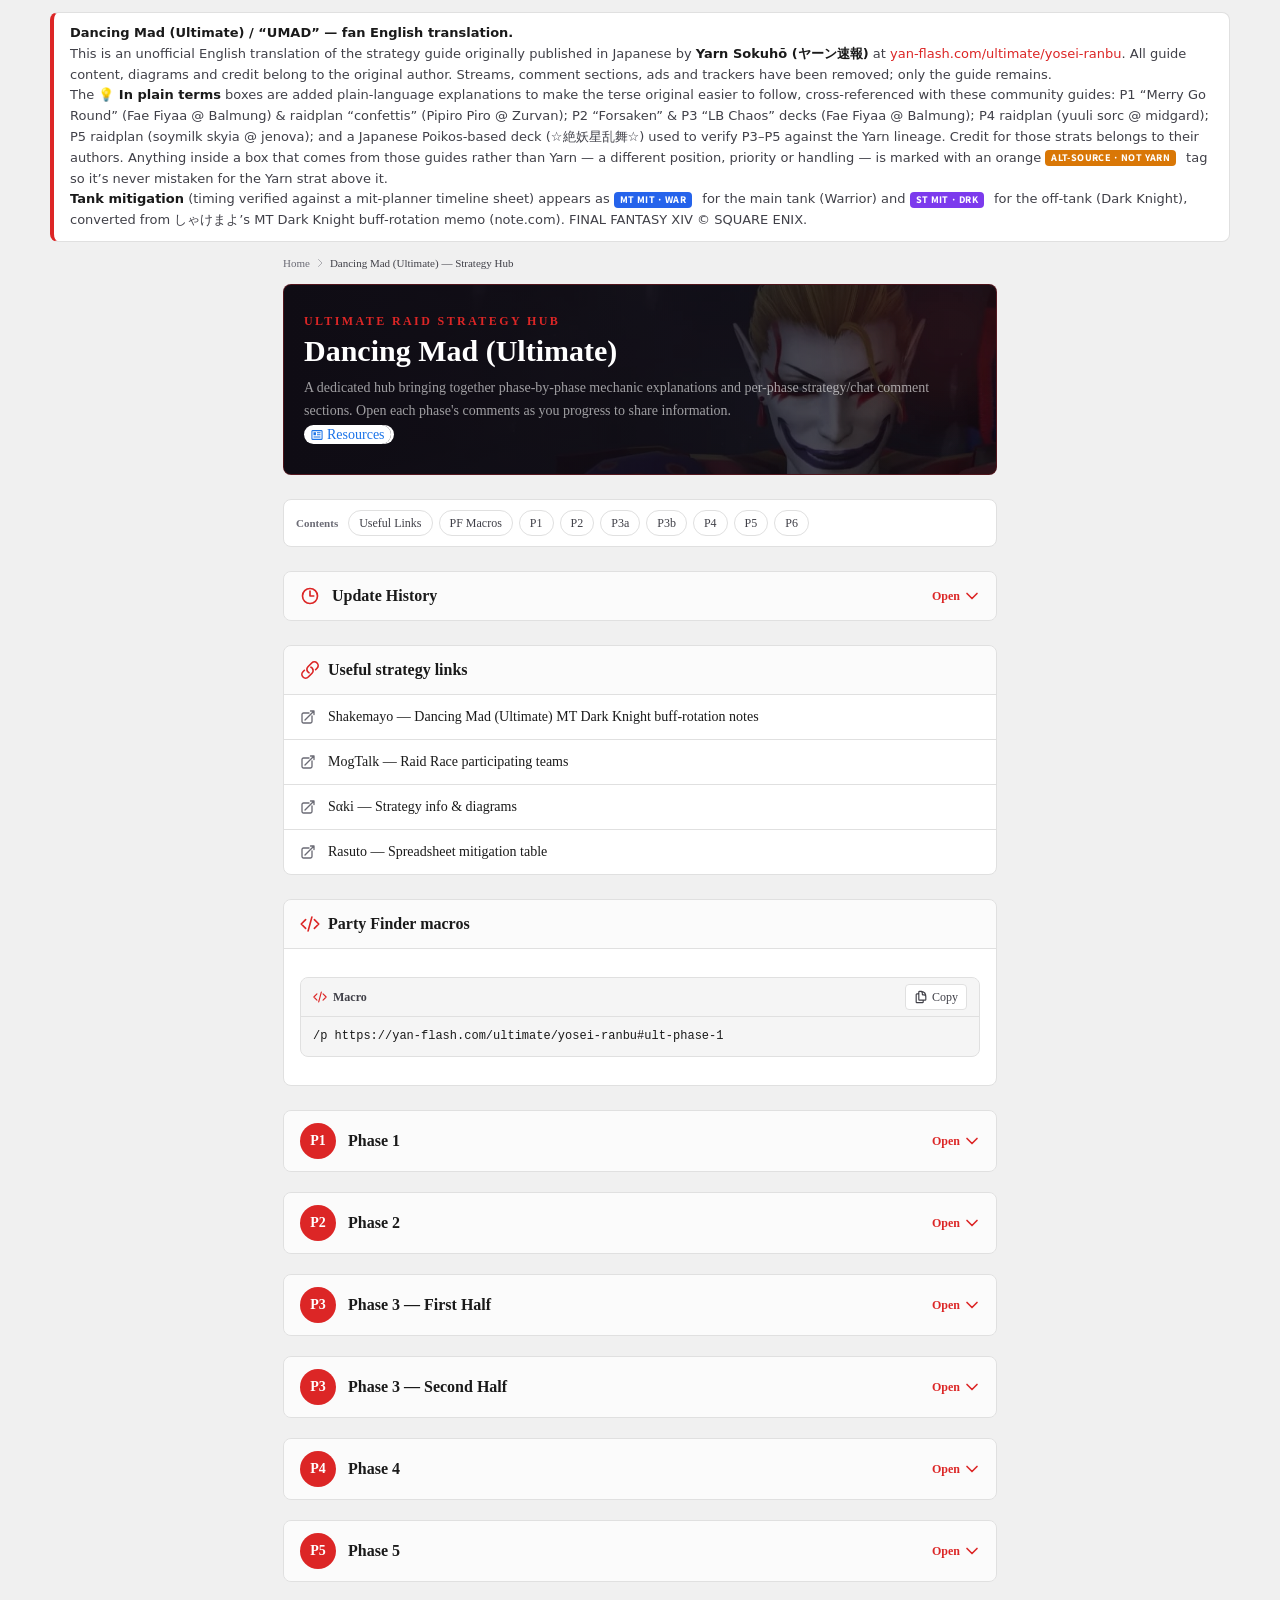
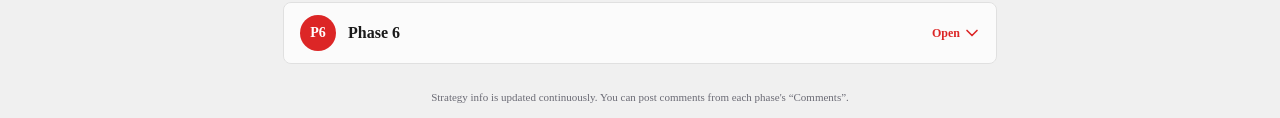
==== commit c75d3cc6: "Add MT (Warrior, blue) + ST (Dark Knight, purple) mitigation to the timeline, converted from しゃけまよ's" ====
--- a/index.html
+++ b/index.html
@@ -31,6 +31,13 @@
       color: #fff; background: var(--color-warning, #d97706); border-radius: 4px; padding: 1px 6px; margin-right: 6px;
       vertical-align: middle; white-space: nowrap; }
     .umad-altline b { color: var(--color-text-secondary, #404048); }
+    .umad-mtline, .umad-stline { margin-top: 6px !important; padding-top: 6px; border-top: 1px dashed var(--color-border, #d0d0d0);
+      font-size: .96em; color: var(--color-text-secondary, #404048); }
+    .umad-mt, .umad-st { display: inline-block; font-size: .56rem; font-weight: 800; letter-spacing: .04em; text-transform: uppercase;
+      color: #fff; border-radius: 4px; padding: 1px 6px; margin-right: 6px; vertical-align: middle; white-space: nowrap; }
+    .umad-mt { background: #2563eb; }   /* blue = main tank (Warrior) */
+    .umad-st { background: #7c3aed; }   /* purple = off-tank (Dark Knight) */
+    .umad-mtline b, .umad-stline b { color: var(--color-text-primary, #1a1a1a); }
     .umad-credit {
       max-width: var(--container-max, 1180px); margin: 12px auto 0; padding: 10px 16px;
       font: 13px/1.6 "Noto Sans JP", system-ui, sans-serif; color: var(--color-text-secondary, #404048);
@@ -58,11 +65,15 @@
       and a Japanese Poikos-based deck (☆絶妖星乱舞☆) used to verify P3–P5 against the Yarn lineage.
       Credit for those strats belongs to their authors. Anything inside a box that comes from those guides
       rather than Yarn — a different position, priority or handling — is marked with an orange
-      <span class="umad-alt">Alt-source · not Yarn</span> tag so it’s never mistaken for the Yarn strat above it.
+      <span class="umad-alt">Alt-source · not Yarn</span> tag so it’s never mistaken for the Yarn strat above it.<br>
+      <b>Tank mitigation</b> (timing verified against a mit-planner timeline sheet) appears as
+      <span class="umad-mt">MT mit · WAR</span> for the main tank (Warrior) and
+      <span class="umad-st">ST mit · DRK</span> for the off-tank (Dark Knight), converted from
+      しゃけまよ’s MT Dark Knight buff-rotation memo (note.com).
       FINAL FANTASY XIV © SQUARE ENIX.
     </div>
     <div class="umad-shell">
-      <main class="flex-1 min-w-0" style="height: auto !important;"><div class="max-w-4xl mx-auto" style="height: auto !important;"><nav aria-label="パンくずリスト" class="mb-3"><ol class="flex items-center gap-1 text-2xs text-text-muted flex-wrap"><li class="flex items-center gap-1"><a class="hover:text-accent transition-colors" href="https://yan-flash.com/">Home</a></li><li class="flex items-center gap-1"><svg class="w-3 h-3 text-text-muted/50 flex-shrink-0" fill="none" stroke="currentColor" viewbox="0 0 24 24"><path d="M9 5l7 7-7 7" stroke-linecap="round" stroke-linejoin="round" stroke-width="2"></path></svg><span class="text-text-secondary">Dancing Mad (Ultimate) — Strategy Hub</span></li></ol></nav><header class="relative overflow-hidden rounded-lg border border-accent/30 bg-gradient-to-br from-[#1a1320] to-[#0f0c14] px-5 py-7 mb-6"><div aria-hidden="true" class="absolute inset-0 pointer-events-none"><img alt="" class="object-cover object-right opacity-[0.32]" data-nimg="fill" decoding="async" loading="lazy" src="assets/img/hero-yosei-ranbu.jpeg" style="position: absolute; height: 100%; width: 100%; inset: 0px; color: transparent;"/><div class="absolute inset-0 bg-gradient-to-r from-[#0f0c14] via-[#0f0c14]/50 to-transparent"></div></div><div aria-hidden="true" class="absolute -right-8 -top-8 w-40 h-40 rounded-full bg-accent/10 blur-2xl"></div><div class="relative"><p class="text-accent text-xs font-bold tracking-[0.2em] mb-1">ULTIMATE RAID STRATEGY HUB</p><h1 class="text-2xl sm:text-3xl font-bold text-white mb-2">Dancing Mad (Ultimate)</h1><p class="text-white/60 text-sm leading-relaxed max-w-2xl">A dedicated hub bringing together phase-by-phase mechanic explanations and per-phase strategy/chat comment sections. Open each phase's comments as you progress to share information.<div aria-label="資料" class="google-anno-skip google-anno-sc" data-google-interstitial="false" data-google-vignette="false" role="link" style="color-scheme: initial !important; forced-color-adjust: initial !important; math-depth: initial !important; position: initial !important; position-anchor: initial !important; text-size-adjust: initial !important; appearance: initial !important; font-feature-settings: initial !important; font-kerning: initial !important; font-language-override: initial !important; font-optical-sizing: initial !important; font-palette: initial !important; font-size-adjust: initial !important; font-stretch: initial !important; font-synthesis: initial !important; font-variant: initial !important; font-variation-settings: initial !important; position-area: initial !important; text-rendering: initial !important; text-spacing-trim: initial !important; -webkit-font-smoothing: initial !important; -webkit-locale: initial !important; -webkit-text-orientation: initial !important; -webkit-writing-mode: initial !important; zoom: initial !important; accent-color: initial !important; place-content: initial !important; place-items: initial !important; place-self: initial !important; alignment-baseline: initial !important; anchor-name: initial !important; anchor-scope: initial !important; animation-composition: initial !important; animation: initial !important; animation-trigger: initial !important; app-region: initial !important; aspect-ratio: initial !important; backdrop-filter: initial !important; backface-visibility: initial !important; background-blend-mode: initial !important; baseline-shift: initial !important; baseline-source: initial !important; block-size: initial !important; border-block: initial !important; border-collapse: initial !important; border-end-end-radius: initial !important; border-end-start-radius: initial !important; border-inline: initial !important; border-shape: initial !important; border-start-end-radius: initial !important; border-start-start-radius: initial !important; inset: initial !important; box-decoration-break: initial !important; box-sizing: initial !important; break-after: initial !important; break-before: initial !important; break-inside: initial !important; buffered-rendering: initial !important; caption-side: initial !important; caret-animation: initial !important; caret-color: initial !important; caret-shape: initial !important; clear: initial !important; clip: initial !important; clip-path: initial !important; clip-rule: initial !important; color-interpolation: initial !important; color-interpolation-filters: initial !important; color-rendering: initial !important; columns: initial !important; column-fill: initial !important; gap: initial !important; rule-break: initial !important; rule: initial !important; rule-inset: initial !important; rule-visibility-items: initial !important; column-span: initial !important; contain: initial !important; contain-intrinsic-block-size: initial !important; contain-intrinsic-size: initial !important; contain-intrinsic-inline-size: initial !important; container: initial !important; content: initial !important; content-visibility: initial !important; corner-shape: initial !important; corner-block-end-shape: initial !important; corner-block-start-shape: initial !important; counter-increment: initial !important; counter-reset: initial !important; counter-set: initial !important; cx: initial !important; cy: initial !important; d: initial !important; dominant-baseline: initial !important; dynamic-range-limit: initial !important; empty-cells: initial !important; field-sizing: initial !important; fill: initial !important; fill-opacity: initial !important; fill-rule: initial !important; filter: initial !important; flex: initial !important; flex-flow: initial !important; float: initial !important; flood-color: initial !important; flood-opacity: initial !important; grid: initial !important; grid-area: initial !important; height: initial !important; hyphenate-character: initial !important; hyphenate-limit-chars: initial !important; hyphens: initial !important; image-orientation: initial !important; image-rendering: initial !important; initial-letter: initial !important; inline-size: initial !important; inset-block: initial !important; inset-inline: initial !important; interactivity: initial !important; interest-delay: initial !important; interpolate-size: initial !important; isolation: initial !important; letter-spacing: initial !important; lighting-color: initial !important; line-break: initial !important; line-height: initial !important; list-style: initial !important; margin-block: initial !important; margin-left: initial !important; margin-right: initial !important; marker: initial !important; mask: initial !important; mask-type: initial !important; math-shift: initial !important; math-style: initial !important; max-block-size: initial !important; max-height: initial !important; max-inline-size: initial !important; max-width: initial !important; min-block-size: initial !important; min-height: initial !important; min-inline-size: initial !important; min-width: initial !important; mix-blend-mode: initial !important; object-fit: initial !important; object-position: initial !important; object-view-box: initial !important; offset: initial !important; opacity: initial !important; order: initial !important; orphans: initial !important; outline: initial !important; outline-offset: initial !important; overflow-anchor: initial !important; overflow-block: initial !important; overflow-clip-margin: initial !important; overflow-inline: initial !important; overflow-wrap: initial !important; overflow: initial !important; overlay: initial !important; overscroll-behavior-block: initial !important; overscroll-behavior-inline: initial !important; overscroll-behavior: initial !important; padding-block: initial !important; padding-inline: initial !important; padding-left: initial !important; padding-right: initial !important; page: initial !important; page-orientation: initial !important; paint-order: initial !important; perspective: initial !important; perspective-origin: initial !important; pointer-events: initial !important; position-try: initial !important; position-visibility: initial !important; print-color-adjust: initial !important; quotes: initial !important; r: initial !important; reading-flow: initial !important; reading-order: initial !important; resize: initial !important; rotate: initial !important; ruby-align: initial !important; ruby-position: initial !important; rule-overlap: initial !important; rx: initial !important; ry: initial !important; scale: initial !important; scroll-behavior: initial !important; scroll-initial-target: initial !important; scroll-margin-block: initial !important; scroll-margin: initial !important; scroll-margin-inline: initial !important; scroll-marker-group: initial !important; scroll-padding-block: initial !important; scroll-padding: initial !important; scroll-padding-inline: initial !important; scroll-snap-align: initial !important; scroll-snap-stop: initial !important; scroll-snap-type: initial !important; scroll-target-group: initial !important; scroll-timeline: initial !important; scrollbar-color: initial !important; scrollbar-gutter: initial !important; scrollbar-width: initial !important; shape-image-threshold: initial !important; shape-margin: initial !important; shape-outside: initial !important; shape-rendering: initial !important; size: initial !important; speak: initial !important; stop-color: initial !important; stop-opacity: initial !important; stroke: initial !important; stroke-dasharray: initial !important; stroke-dashoffset: initial !important; stroke-linecap: initial !important; stroke-linejoin: initial !important; stroke-miterlimit: initial !important; stroke-opacity: initial !important; stroke-width: initial !important; tab-size: initial !important; table-layout: initial !important; text-align-last: initial !important; text-anchor: initial !important; text-autospace: initial !important; text-box: initial !important; text-combine-upright: initial !important; text-decoration: initial !important; text-decoration-skip-ink: initial !important; text-emphasis: initial !important; text-emphasis-position: initial !important; text-indent: initial !important; text-justify: initial !important; text-overflow: initial !important; text-shadow: initial !important; text-transform: initial !important; text-underline-offset: initial !important; text-underline-position: initial !important; text-wrap: initial !important; timeline-scope: initial !important; timeline-trigger: initial !important; touch-action: initial !important; transform: initial !important; transform-box: initial !important; transform-origin: initial !important; transform-style: initial !important; transition: initial !important; translate: initial !important; trigger-scope: initial !important; user-select: initial !important; vector-effect: initial !important; vertical-align: initial !important; view-timeline: initial !important; view-transition-class: initial !important; view-transition-group: initial !important; view-transition-name: initial !important; view-transition-scope: initial !important; border-spacing: initial !important; -webkit-box-align: initial !important; -webkit-box-decoration-break: initial !important; -webkit-box-direction: initial !important; -webkit-box-flex: initial !important; -webkit-box-ordinal-group: initial !important; -webkit-box-orient: initial !important; -webkit-box-pack: initial !important; -webkit-box-reflect: initial !important; -webkit-line-break: initial !important; -webkit-line-clamp: initial !important; -webkit-mask-box-image: initial !important; -webkit-rtl-ordering: initial !important; -webkit-ruby-position: initial !important; -webkit-tap-highlight-color: initial !important; -webkit-text-combine: initial !important; -webkit-text-decorations-in-effect: initial !important; -webkit-text-security: initial !important; -webkit-text-stroke: initial !important; -webkit-user-drag: initial !important; white-space-collapse: initial !important; widows: initial !important; width: initial !important; will-change: initial !important; word-break: initial !important; word-spacing: initial !important; x: initial !important; y: initial !important; z-index: initial !important; -webkit-text-fill-color: unset !important; color: rgb(26, 115, 232) !important; cursor: pointer !important; direction: inherit !important; font-family: inherit !important; font-size: inherit !important; font-weight: inherit !important; text-align: inherit !important; text-orientation: inherit !important; visibility: inherit !important; writing-mode: inherit !important; display: inline !important; font-style: inherit !important; background: linear-gradient(rgb(255, 255, 255), rgb(255, 255, 255)) transparent !important; border-width: medium !important; border-style: none !important; border-color: currentcolor !important; border-image: initial !important; margin-top: 0px !important; margin-bottom: 0px !important; margin-inline: 0px !important; border-radius: 20px !important; padding-top: 2px !important; padding-bottom: 2px !important; box-shadow: rgb(255, 255, 255) 3px 0px 0px 0px !important;" tabindex="0"><span style="color-scheme: initial !important; forced-color-adjust: initial !important; math-depth: initial !important; position: initial !important; position-anchor: initial !important; text-size-adjust: initial !important; appearance: initial !important; font-feature-settings: initial !important; font-kerning: initial !important; font-language-override: initial !important; font-optical-sizing: initial !important; font-palette: initial !important; font-size-adjust: initial !important; font-stretch: initial !important; font-style: initial !important; font-synthesis: initial !important; font-variant: initial !important; font-variation-settings: initial !important; position-area: initial !important; text-rendering: initial !important; text-spacing-trim: initial !important; -webkit-font-smoothing: initial !important; -webkit-locale: initial !important; -webkit-text-orientation: initial !important; -webkit-writing-mode: initial !important; zoom: initial !important; accent-color: initial !important; place-content: initial !important; place-items: initial !important; place-self: initial !important; alignment-baseline: initial !important; anchor-name: initial !important; anchor-scope: initial !important; animation-composition: initial !important; animation: initial !important; animation-trigger: initial !important; app-region: initial !important; aspect-ratio: initial !important; backdrop-filter: initial !important; backface-visibility: initial !important; background: initial !important; background-blend-mode: initial !important; baseline-shift: initial !important; baseline-source: initial !important; block-size: initial !important; border-block: initial !important; border: initial !important; border-radius: initial !important; border-collapse: initial !important; border-end-end-radius: initial !important; border-end-start-radius: initial !important; border-inline: initial !important; border-shape: initial !important; border-start-end-radius: initial !important; border-start-start-radius: initial !important; inset: initial !important; box-decoration-break: initial !important; box-shadow: initial !important; box-sizing: initial !important; break-after: initial !important; break-before: initial !important; break-inside: initial !important; buffered-rendering: initial !important; caption-side: initial !important; caret-animation: initial !important; caret-color: initial !important; caret-shape: initial !important; clear: initial !important; clip: initial !important; clip-path: initial !important; clip-rule: initial !important; color-interpolation: initial !important; color-interpolation-filters: initial !important; color-rendering: initial !important; columns: initial !important; column-fill: initial !important; gap: initial !important; rule-break: initial !important; rule: initial !important; rule-inset: initial !important; rule-visibility-items: initial !important; column-span: initial !important; contain: initial !important; contain-intrinsic-block-size: initial !important; contain-intrinsic-size: initial !important; contain-intrinsic-inline-size: initial !important; container: initial !important; content: initial !important; content-visibility: initial !important; corner-shape: initial !important; corner-block-end-shape: initial !important; corner-block-start-shape: initial !important; counter-increment: initial !important; counter-reset: initial !important; counter-set: initial !important; cx: initial !important; cy: initial !important; d: initial !important; dominant-baseline: initial !important; dynamic-range-limit: initial !important; empty-cells: initial !important; field-sizing: initial !important; fill: initial !important; fill-opacity: initial !important; fill-rule: initial !important; filter: initial !important; flex: initial !important; flex-flow: initial !important; float: initial !important; flood-color: initial !important; flood-opacity: initial !important; grid: initial !important; grid-area: initial !important; height: initial !important; hyphenate-character: initial !important; hyphenate-limit-chars: initial !important; hyphens: initial !important; image-orientation: initial !important; image-rendering: initial !important; initial-letter: initial !important; inline-size: initial !important; inset-block: initial !important; inset-inline: initial !important; interactivity: initial !important; interest-delay: initial !important; interpolate-size: initial !important; isolation: initial !important; letter-spacing: initial !important; lighting-color: initial !important; line-break: initial !important; line-height: initial !important; list-style: initial !important; margin-block: initial !important; margin: initial !important; margin-inline: initial !important; marker: initial !important; mask: initial !important; mask-type: initial !important; math-shift: initial !important; math-style: initial !important; max-block-size: initial !important; max-height: initial !important; max-inline-size: initial !important; max-width: initial !important; min-block-size: initial !important; min-height: initial !important; min-inline-size: initial !important; min-width: initial !important; mix-blend-mode: initial !important; object-fit: initial !important; object-position: initial !important; object-view-box: initial !important; offset: initial !important; opacity: initial !important; order: initial !important; orphans: initial !important; outline: initial !important; outline-offset: initial !important; overflow-anchor: initial !important; overflow-block: initial !important; overflow-clip-margin: initial !important; overflow-inline: initial !important; overflow-wrap: initial !important; overflow: initial !important; overlay: initial !important; overscroll-behavior-block: initial !important; overscroll-behavior-inline: initial !important; overscroll-behavior: initial !important; padding-block: initial !important; padding-bottom: initial !important; padding-inline: initial !important; padding-top: initial !important; page: initial !important; page-orientation: initial !important; paint-order: initial !important; perspective: initial !important; perspective-origin: initial !important; pointer-events: initial !important; position-try: initial !important; position-visibility: initial !important; print-color-adjust: initial !important; quotes: initial !important; r: initial !important; reading-flow: initial !important; reading-order: initial !important; resize: initial !important; rotate: initial !important; ruby-align: initial !important; ruby-position: initial !important; rule-overlap: initial !important; rx: initial !important; ry: initial !important; scale: initial !important; scroll-behavior: initial !important; scroll-initial-target: initial !important; scroll-margin-block: initial !important; scroll-margin: initial !important; scroll-margin-inline: initial !important; scroll-marker-group: initial !important; scroll-padding-block: initial !important; scroll-padding: initial !important; scroll-padding-inline: initial !important; scroll-snap-align: initial !important; scroll-snap-stop: initial !important; scroll-snap-type: initial !important; scroll-target-group: initial !important; scroll-timeline: initial !important; scrollbar-color: initial !important; scrollbar-gutter: initial !important; scrollbar-width: initial !important; shape-image-threshold: initial !important; shape-margin: initial !important; shape-outside: initial !important; shape-rendering: initial !important; size: initial !important; speak: initial !important; stop-color: initial !important; stop-opacity: initial !important; stroke: initial !important; stroke-dasharray: initial !important; stroke-dashoffset: initial !important; stroke-linecap: initial !important; stroke-linejoin: initial !important; stroke-miterlimit: initial !important; stroke-opacity: initial !important; stroke-width: initial !important; tab-size: initial !important; table-layout: initial !important; text-align-last: initial !important; text-anchor: initial !important; text-autospace: initial !important; text-box: initial !important; text-combine-upright: initial !important; text-decoration: initial !important; text-decoration-skip-ink: initial !important; text-emphasis: initial !important; text-emphasis-position: initial !important; text-indent: initial !important; text-justify: initial !important; text-overflow: initial !important; text-shadow: initial !important; text-transform: initial !important; text-underline-offset: initial !important; text-underline-position: initial !important; text-wrap: nowrap !important; timeline-scope: initial !important; timeline-trigger: initial !important; touch-action: initial !important; transform: initial !important; transform-box: initial !important; transform-origin: initial !important; transform-style: initial !important; transition: initial !important; translate: initial !important; trigger-scope: initial !important; user-select: initial !important; vector-effect: initial !important; vertical-align: initial !important; view-timeline: initial !important; view-transition-class: initial !important; view-transition-group: initial !important; view-transition-name: initial !important; view-transition-scope: initial !important; border-spacing: initial !important; -webkit-box-align: initial !important; -webkit-box-decoration-break: initial !important; -webkit-box-direction: initial !important; -webkit-box-flex: initial !important; -webkit-box-ordinal-group: initial !important; -webkit-box-orient: initial !important; -webkit-box-pack: initial !important; -webkit-box-reflect: initial !important; -webkit-line-break: initial !important; -webkit-line-clamp: initial !important; -webkit-mask-box-image: initial !important; -webkit-rtl-ordering: initial !important; -webkit-ruby-position: initial !important; -webkit-tap-highlight-color: initial !important; -webkit-text-combine: initial !important; -webkit-text-decorations-in-effect: initial !important; -webkit-text-security: initial !important; -webkit-text-stroke: initial !important; -webkit-user-drag: initial !important; widows: initial !important; width: initial !important; will-change: initial !important; word-break: initial !important; word-spacing: initial !important; x: initial !important; y: initial !important; z-index: initial !important; -webkit-text-fill-color: unset !important; color: inherit !important; cursor: inherit !important; direction: inherit !important; font-family: inherit !important; font-size: inherit !important; font-weight: inherit !important; text-align: inherit !important; text-orientation: inherit !important; visibility: inherit !important; writing-mode: inherit !important; white-space-collapse: collapse !important; display: inline-block !important; padding-left: 6px !important; padding-right: 0px !important;"><span style="color-scheme: initial !important; forced-color-adjust: initial !important; math-depth: initial !important; position: initial !important; position-anchor: initial !important; text-size-adjust: initial !important; appearance: initial !important; font-feature-settings: initial !important; font-kerning: initial !important; font-language-override: initial !important; font-optical-sizing: initial !important; font-palette: initial !important; font-size-adjust: initial !important; font-stretch: initial !important; font-style: initial !important; font-synthesis: initial !important; font-variant: initial !important; font-variation-settings: initial !important; position-area: initial !important; text-rendering: initial !important; text-spacing-trim: initial !important; -webkit-font-smoothing: initial !important; -webkit-locale: initial !important; -webkit-text-orientation: initial !important; -webkit-writing-mode: initial !important; zoom: initial !important; accent-color: initial !important; place-content: initial !important; place-items: initial !important; place-self: initial !important; alignment-baseline: initial !important; anchor-name: initial !important; anchor-scope: initial !important; animation-composition: initial !important; animation: initial !important; animation-trigger: initial !important; app-region: initial !important; aspect-ratio: initial !important; backdrop-filter: initial !important; backface-visibility: initial !important; background: initial !important; background-blend-mode: initial !important; baseline-shift: initial !important; baseline-source: initial !important; block-size: initial !important; border-block: initial !important; border: initial !important; border-radius: initial !important; border-collapse: initial !important; border-end-end-radius: initial !important; border-end-start-radius: initial !important; border-inline: initial !important; border-shape: initial !important; border-start-end-radius: initial !important; border-start-start-radius: initial !important; inset: initial !important; box-decoration-break: initial !important; box-shadow: initial !important; box-sizing: initial !important; break-after: initial !important; break-before: initial !important; break-inside: initial !important; buffered-rendering: initial !important; caption-side: initial !important; caret-animation: initial !important; caret-color: initial !important; caret-shape: initial !important; clear: initial !important; clip: initial !important; clip-path: initial !important; clip-rule: initial !important; color-interpolation: initial !important; color-interpolation-filters: initial !important; color-rendering: initial !important; columns: initial !important; column-fill: initial !important; gap: initial !important; rule-break: initial !important; rule: initial !important; rule-inset: initial !important; rule-visibility-items: initial !important; column-span: initial !important; contain: initial !important; contain-intrinsic-block-size: initial !important; contain-intrinsic-size: initial !important; contain-intrinsic-inline-size: initial !important; container: initial !important; content: initial !important; content-visibility: initial !important; corner-shape: initial !important; corner-block-end-shape: initial !important; corner-block-start-shape: initial !important; counter-increment: initial !important; counter-reset: initial !important; counter-set: initial !important; cx: initial !important; cy: initial !important; d: initial !important; dominant-baseline: initial !important; dynamic-range-limit: initial !important; empty-cells: initial !important; field-sizing: initial !important; fill: initial !important; fill-opacity: initial !important; fill-rule: initial !important; filter: initial !important; flex: initial !important; flex-flow: initial !important; float: initial !important; flood-color: initial !important; flood-opacity: initial !important; grid: initial !important; grid-area: initial !important; height: initial !important; hyphenate-character: initial !important; hyphenate-limit-chars: initial !important; hyphens: initial !important; image-orientation: initial !important; image-rendering: initial !important; initial-letter: initial !important; inline-size: initial !important; inset-block: initial !important; inset-inline: initial !important; interactivity: initial !important; interest-delay: initial !important; interpolate-size: initial !important; isolation: initial !important; letter-spacing: initial !important; lighting-color: initial !important; line-break: initial !important; line-height: initial !important; list-style: initial !important; margin-block: initial !important; margin: initial !important; margin-inline: initial !important; marker: initial !important; mask: initial !important; mask-type: initial !important; math-shift: initial !important; math-style: initial !important; max-block-size: initial !important; max-height: initial !important; max-inline-size: initial !important; max-width: initial !important; min-block-size: initial !important; min-height: initial !important; min-inline-size: initial !important; min-width: initial !important; mix-blend-mode: initial !important; object-fit: initial !important; object-position: initial !important; object-view-box: initial !important; offset: initial !important; opacity: initial !important; order: initial !important; orphans: initial !important; outline: initial !important; outline-offset: initial !important; overflow-anchor: initial !important; overflow-block: initial !important; overflow-clip-margin: initial !important; overflow-inline: initial !important; overflow-wrap: initial !important; overflow: initial !important; overlay: initial !important; overscroll-behavior-block: initial !important; overscroll-behavior-inline: initial !important; overscroll-behavior: initial !important; padding-block: initial !important; padding-bottom: initial !important; padding-inline: initial !important; padding-right: initial !important; padding-top: initial !important; page: initial !important; page-orientation: initial !important; paint-order: initial !important; perspective: initial !important; perspective-origin: initial !important; pointer-events: initial !important; position-try: initial !important; position-visibility: initial !important; print-color-adjust: initial !important; quotes: initial !important; r: initial !important; reading-flow: initial !important; reading-order: initial !important; resize: initial !important; rotate: initial !important; ruby-align: initial !important; ruby-position: initial !important; rule-overlap: initial !important; rx: initial !important; ry: initial !important; scale: initial !important; scroll-behavior: initial !important; scroll-initial-target: initial !important; scroll-margin-block: initial !important; scroll-margin: initial !important; scroll-margin-inline: initial !important; scroll-marker-group: initial !important; scroll-padding-block: initial !important; scroll-padding: initial !important; scroll-padding-inline: initial !important; scroll-snap-align: initial !important; scroll-snap-stop: initial !important; scroll-snap-type: initial !important; scroll-target-group: initial !important; scroll-timeline: initial !important; scrollbar-color: initial !important; scrollbar-gutter: initial !important; scrollbar-width: initial !important; shape-image-threshold: initial !important; shape-margin: initial !important; shape-outside: initial !important; shape-rendering: initial !important; size: initial !important; speak: initial !important; stop-color: initial !important; stop-opacity: initial !important; stroke: initial !important; stroke-dasharray: initial !important; stroke-dashoffset: initial !important; stroke-linecap: initial !important; stroke-linejoin: initial !important; stroke-miterlimit: initial !important; stroke-opacity: initial !important; stroke-width: initial !important; tab-size: initial !important; table-layout: initial !important; text-align-last: initial !important; text-anchor: initial !important; text-autospace: initial !important; text-box: initial !important; text-combine-upright: initial !important; text-decoration: initial !important; text-decoration-skip-ink: initial !important; text-emphasis: initial !important; text-emphasis-position: initial !important; text-indent: initial !important; text-justify: initial !important; text-overflow: initial !important; text-shadow: initial !important; text-transform: initial !important; text-underline-offset: initial !important; text-underline-position: initial !important; text-wrap: nowrap !important; timeline-scope: initial !important; timeline-trigger: initial !important; touch-action: initial !important; transform: initial !important; transform-box: initial !important; transform-origin: initial !important; transform-style: initial !important; transition: initial !important; translate: initial !important; trigger-scope: initial !important; user-select: initial !important; vector-effect: initial !important; vertical-align: initial !important; view-timeline: initial !important; view-transition-class: initial !important; view-transition-group: initial !important; view-transition-name: initial !important; view-transition-scope: initial !important; border-spacing: initial !important; -webkit-box-align: initial !important; -webkit-box-decoration-break: initial !important; -webkit-box-direction: initial !important; -webkit-box-flex: initial !important; -webkit-box-ordinal-group: initial !important; -webkit-box-orient: initial !important; -webkit-box-pack: initial !important; -webkit-box-reflect: initial !important; -webkit-line-break: initial !important; -webkit-line-clamp: initial !important; -webkit-mask-box-image: initial !important; -webkit-rtl-ordering: initial !important; -webkit-ruby-position: initial !important; -webkit-tap-highlight-color: initial !important; -webkit-text-combine: initial !important; -webkit-text-decorations-in-effect: initial !important; -webkit-text-security: initial !important; -webkit-text-stroke: initial !important; -webkit-user-drag: initial !important; widows: initial !important; width: initial !important; will-change: initial !important; word-break: initial !important; word-spacing: initial !important; x: initial !important; y: initial !important; z-index: initial !important; -webkit-text-fill-color: unset !important; color: inherit !important; cursor: inherit !important; direction: inherit !important; font-family: inherit !important; font-size: inherit !important; font-weight: inherit !important; text-align: inherit !important; text-orientation: inherit !important; visibility: inherit !important; writing-mode: inherit !important; display: inline !important; padding-left: 0px !important; white-space-collapse: collapse !important;"><svg height="14px" style="animation: initial !important; background: initial !important; border: 0px !important; box-shadow: none !important; color: inherit !important; cursor: inherit !important; direction: inherit !important; display: inline !important; fill: rgb(26, 115, 232) !important; filter: initial !important; float: none !important; margin: 0px !important; opacity: initial !important; outline: 0px !important; overflow: initial !important; padding: 0px !important; stroke: initial !important; transform: initial !important; vertical-align: middle !important; visibility: inherit !important;" viewbox="0 -960 960 960" width="14px"><path d="M168-144q-29.7 0-50.85-21.15Q96-186.3 96-216v-528q0-29.7 21.15-50.85Q138.3-816 168-816h624q29.7 0 50.85 21.15Q864-773.7 864-744v528q0 29.7-21.15 50.85Q821.7-144 792-144H168Zm0-72h624v-528H168v528Zm72-96h480v-72H240v72Zm0-144h168v-216H240v216Zm240 0h240v-72H480v72Zm0-144h240v-72H480v72ZM168-216v-528 528Z" style="animation: initial !important; background: initial !important; border: 0px !important; box-shadow: none !important; color: inherit !important; cursor: inherit !important; direction: inherit !important; display: inline !important; fill: currentcolor !important; filter: initial !important; float: none !important; margin: 0px !important; opacity: initial !important; outline: 0px !important; overflow: initial !important; padding: 0px !important; stroke: initial !important; transform: initial !important; vertical-align: initial !important; visibility: inherit !important;"></path></svg></span><span style="color-scheme: initial !important; forced-color-adjust: initial !important; math-depth: initial !important; position: initial !important; position-anchor: initial !important; text-size-adjust: initial !important; appearance: initial !important; font-feature-settings: initial !important; font-kerning: initial !important; font-language-override: initial !important; font-optical-sizing: initial !important; font-palette: initial !important; font-size-adjust: initial !important; font-stretch: initial !important; font-style: initial !important; font-synthesis: initial !important; font-variant: initial !important; font-variation-settings: initial !important; position-area: initial !important; text-rendering: initial !important; text-spacing-trim: initial !important; -webkit-font-smoothing: initial !important; -webkit-locale: initial !important; -webkit-text-orientation: initial !important; -webkit-writing-mode: initial !important; zoom: initial !important; accent-color: initial !important; place-content: initial !important; place-items: initial !important; place-self: initial !important; alignment-baseline: initial !important; anchor-name: initial !important; anchor-scope: initial !important; animation-composition: initial !important; animation: initial !important; animation-trigger: initial !important; app-region: initial !important; aspect-ratio: initial !important; backdrop-filter: initial !important; backface-visibility: initial !important; background: initial !important; background-blend-mode: initial !important; baseline-shift: initial !important; baseline-source: initial !important; block-size: initial !important; border-block: initial !important; border: initial !important; border-radius: initial !important; border-collapse: initial !important; border-end-end-radius: initial !important; border-end-start-radius: initial !important; border-inline: initial !important; border-shape: initial !important; border-start-end-radius: initial !important; border-start-start-radius: initial !important; inset: initial !important; box-decoration-break: initial !important; box-shadow: initial !important; box-sizing: initial !important; break-after: initial !important; break-before: initial !important; break-inside: initial !important; buffered-rendering: initial !important; caption-side: initial !important; caret-animation: initial !important; caret-color: initial !important; caret-shape: initial !important; clear: initial !important; clip: initial !important; clip-path: initial !important; clip-rule: initial !important; color-interpolation: initial !important; color-interpolation-filters: initial !important; color-rendering: initial !important; columns: initial !important; column-fill: initial !important; gap: initial !important; rule-break: initial !important; rule: initial !important; rule-inset: initial !important; rule-visibility-items: initial !important; column-span: initial !important; contain: initial !important; contain-intrinsic-block-size: initial !important; contain-intrinsic-size: initial !important; contain-intrinsic-inline-size: initial !important; container: initial !important; content: initial !important; content-visibility: initial !important; corner-shape: initial !important; corner-block-end-shape: initial !important; corner-block-start-shape: initial !important; counter-increment: initial !important; counter-reset: initial !important; counter-set: initial !important; cx: initial !important; cy: initial !important; d: initial !important; display: initial !important; dominant-baseline: initial !important; dynamic-range-limit: initial !important; empty-cells: initial !important; field-sizing: initial !important; fill: initial !important; fill-opacity: initial !important; fill-rule: initial !important; filter: initial !important; flex: initial !important; flex-flow: initial !important; float: initial !important; flood-color: initial !important; flood-opacity: initial !important; grid: initial !important; grid-area: initial !important; height: initial !important; hyphenate-character: initial !important; hyphenate-limit-chars: initial !important; hyphens: initial !important; image-orientation: initial !important; image-rendering: initial !important; initial-letter: initial !important; inline-size: initial !important; inset-block: initial !important; inset-inline: initial !important; interactivity: initial !important; interest-delay: initial !important; interpolate-size: initial !important; isolation: initial !important; letter-spacing: initial !important; lighting-color: initial !important; line-break: initial !important; line-height: initial !important; list-style: initial !important; margin-block: initial !important; margin-bottom: initial !important; margin-inline: initial !important; margin-right: initial !important; margin-top: initial !important; marker: initial !important; mask: initial !important; mask-type: initial !important; math-shift: initial !important; math-style: initial !important; max-block-size: initial !important; max-height: initial !important; max-inline-size: initial !important; max-width: initial !important; min-block-size: initial !important; min-height: initial !important; min-inline-size: initial !important; min-width: initial !important; mix-blend-mode: initial !important; object-fit: initial !important; object-position: initial !important; object-view-box: initial !important; offset: initial !important; opacity: initial !important; order: initial !important; orphans: initial !important; outline: initial !important; outline-offset: initial !important; overflow-anchor: initial !important; overflow-block: initial !important; overflow-clip-margin: initial !important; overflow-inline: initial !important; overflow-wrap: initial !important; overflow: initial !important; overlay: initial !important; overscroll-behavior-block: initial !important; overscroll-behavior-inline: initial !important; overscroll-behavior: initial !important; padding-block: initial !important; padding-bottom: initial !important; padding-inline: initial !important; padding-left: initial !important; padding-top: initial !important; page: initial !important; page-orientation: initial !important; paint-order: initial !important; perspective: initial !important; perspective-origin: initial !important; pointer-events: initial !important; position-try: initial !important; position-visibility: initial !important; print-color-adjust: initial !important; quotes: initial !important; r: initial !important; reading-flow: initial !important; reading-order: initial !important; resize: initial !important; rotate: initial !important; ruby-align: initial !important; ruby-position: initial !important; rule-overlap: initial !important; rx: initial !important; ry: initial !important; scale: initial !important; scroll-behavior: initial !important; scroll-initial-target: initial !important; scroll-margin-block: initial !important; scroll-margin: initial !important; scroll-margin-inline: initial !important; scroll-marker-group: initial !important; scroll-padding-block: initial !important; scroll-padding: initial !important; scroll-padding-inline: initial !important; scroll-snap-align: initial !important; scroll-snap-stop: initial !important; scroll-snap-type: initial !important; scroll-target-group: initial !important; scroll-timeline: initial !important; scrollbar-color: initial !important; scrollbar-gutter: initial !important; scrollbar-width: initial !important; shape-image-threshold: initial !important; shape-margin: initial !important; shape-outside: initial !important; shape-rendering: initial !important; size: initial !important; speak: initial !important; stop-color: initial !important; stop-opacity: initial !important; stroke: initial !important; stroke-dasharray: initial !important; stroke-dashoffset: initial !important; stroke-linecap: initial !important; stroke-linejoin: initial !important; stroke-miterlimit: initial !important; stroke-opacity: initial !important; stroke-width: initial !important; tab-size: initial !important; table-layout: initial !important; text-align-last: initial !important; text-anchor: initial !important; text-autospace: initial !important; text-box: initial !important; text-combine-upright: initial !important; text-decoration: initial !important; text-decoration-skip-ink: initial !important; text-emphasis: initial !important; text-emphasis-position: initial !important; text-indent: initial !important; text-justify: initial !important; text-overflow: initial !important; text-shadow: initial !important; text-transform: initial !important; text-underline-offset: initial !important; text-underline-position: initial !important; text-wrap: initial !important; timeline-scope: initial !important; timeline-trigger: initial !important; touch-action: initial !important; transform: initial !important; transform-box: initial !important; transform-origin: initial !important; transform-style: initial !important; transition: initial !important; translate: initial !important; trigger-scope: initial !important; user-select: initial !important; vector-effect: initial !important; vertical-align: initial !important; view-timeline: initial !important; view-transition-class: initial !important; view-transition-group: initial !important; view-transition-name: initial !important; view-transition-scope: initial !important; border-spacing: initial !important; -webkit-box-align: initial !important; -webkit-box-decoration-break: initial !important; -webkit-box-direction: initial !important; -webkit-box-flex: initial !important; -webkit-box-ordinal-group: initial !important; -webkit-box-orient: initial !important; -webkit-box-pack: initial !important; -webkit-box-reflect: initial !important; -webkit-line-break: initial !important; -webkit-line-clamp: initial !important; -webkit-mask-box-image: initial !important; -webkit-rtl-ordering: initial !important; -webkit-ruby-position: initial !important; -webkit-tap-highlight-color: initial !important; -webkit-text-combine: initial !important; -webkit-text-decorations-in-effect: initial !important; -webkit-text-security: initial !important; -webkit-text-stroke: initial !important; -webkit-user-drag: initial !important; white-space-collapse: initial !important; widows: initial !important; width: initial !important; will-change: initial !important; word-break: initial !important; word-spacing: initial !important; x: initial !important; y: initial !important; z-index: initial !important; -webkit-text-fill-color: unset !important; color: inherit !important; cursor: inherit !important; direction: inherit !important; font-family: inherit !important; font-size: inherit !important; font-weight: inherit !important; text-align: inherit !important; text-orientation: inherit !important; visibility: inherit !important; writing-mode: inherit !important; margin-left: 3px !important; padding-right: 6px !important;">Resources</span></span></div></p></div></header><nav aria-label="ページ内ナビ" class="mb-6 rounded-lg border border-border bg-bg-card px-3 py-2.5"><div class="flex flex-wrap items-center gap-1.5"><span class="mr-1 text-2xs font-bold text-text-muted">Contents</span><a class="inline-flex items-center rounded-full border border-border bg-bg-secondary px-2.5 py-1 text-xs font-medium text-text-secondary hover:border-accent/40 hover:text-accent transition-colors" href="#ult-links">Useful Links</a><a class="inline-flex items-center rounded-full border border-border bg-bg-secondary px-2.5 py-1 text-xs font-medium text-text-secondary hover:border-accent/40 hover:text-accent transition-colors" href="#ult-macros">PF Macros</a><a class="inline-flex items-center rounded-full border border-border bg-bg-secondary px-2.5 py-1 text-xs font-medium text-text-secondary hover:border-accent/40 hover:text-accent transition-colors" href="#ult-phase-1">P1</a><a class="inline-flex items-center rounded-full border border-border bg-bg-secondary px-2.5 py-1 text-xs font-medium text-text-secondary hover:border-accent/40 hover:text-accent transition-colors" href="#ult-phase-2">P2</a><a class="inline-flex items-center rounded-full border border-border bg-bg-secondary px-2.5 py-1 text-xs font-medium text-text-secondary hover:border-accent/40 hover:text-accent transition-colors" href="#ult-phase-3">P3a</a><a class="inline-flex items-center rounded-full border border-border bg-bg-secondary px-2.5 py-1 text-xs font-medium text-text-secondary hover:border-accent/40 hover:text-accent transition-colors" href="#ult-phase-7">P3b</a><a class="inline-flex items-center rounded-full border border-border bg-bg-secondary px-2.5 py-1 text-xs font-medium text-text-secondary hover:border-accent/40 hover:text-accent transition-colors" href="#ult-phase-4">P4</a><a class="inline-flex items-center rounded-full border border-border bg-bg-secondary px-2.5 py-1 text-xs font-medium text-text-secondary hover:border-accent/40 hover:text-accent transition-colors" href="#ult-phase-5">P5</a><a class="inline-flex items-center rounded-full border border-border bg-bg-secondary px-2.5 py-1 text-xs font-medium text-text-secondary hover:border-accent/40 hover:text-accent transition-colors" href="#ult-phase-6">P6</a></div></nav><section class="scroll-mt-20 mb-6 overflow-hidden rounded-lg border border-border bg-bg-card" id="ult-changelog"><details><summary class="flex items-center gap-3 px-4 py-3 bg-bg-hover/40 cursor-pointer select-none list-none"><svg aria-hidden="true" class="h-5 w-5 text-accent" fill="none" stroke="currentColor" stroke-width="2" viewbox="0 0 24 24"><path d="M12 6v6h4.5m4.5 0a9 9 0 1 1-18 0 9 9 0 0 1 18 0Z" stroke-linecap="round" stroke-linejoin="round"></path></svg><h2 class="text-base font-bold text-text-primary">Update History</h2><span class="ml-auto flex items-center gap-1 text-xs font-bold text-accent">Open<svg class="w-4 h-4 transition-transform" fill="none" stroke="currentColor" stroke-width="2.5" viewbox="0 0 24 24"><path d="m19.5 8.25-7.5 7.5-7.5-7.5" stroke-linecap="round" stroke-linejoin="round"></path></svg></span></summary><ul class="divide-y divide-border"><li class="flex flex-col gap-0.5 px-4 py-3 sm:flex-row sm:gap-3"><time class="flex-shrink-0 text-2xs font-bold text-accent sm:w-32 sm:pt-0.5">2026/06/24 15:09</time><p class="whitespace-pre-wrap text-sm text-text-secondary">P1: Reverted Teleport to the fixed melee-inside setup (the one everyone can hit). ※Because it was fixed in a HotFix.</p></li><li class="flex flex-col gap-0.5 px-4 py-3 sm:flex-row sm:gap-3"><time class="flex-shrink-0 text-2xs font-bold text-accent sm:w-32 sm:pt-0.5">2026/06/16 03:54</time><p class="whitespace-pre-wrap text-sm text-text-secondary">P3 (second half): Moved the Black Hole beam-baiting positions inward.</p></li><li class="flex flex-col gap-0.5 px-4 py-3 sm:flex-row sm:gap-3"><time class="flex-shrink-0 text-2xs font-bold text-accent sm:w-32 sm:pt-0.5">2026/06/15 23:00</time><p class="whitespace-pre-wrap text-sm text-text-secondary">P1: Updated the spread and stack after Teleport.</p></li></ul><details class="group border-t border-border"><summary class="flex cursor-pointer items-center justify-center gap-1 px-4 py-2.5 text-xs font-medium text-accent hover:bg-bg-hover/50"><span class="group-open:hidden">View all past update history (25 more)</span><span class="hidden group-open:inline">Close</span><svg aria-hidden="true" class="h-4 w-4 transition-transform group-open:rotate-180" fill="none" stroke="currentColor" stroke-width="2.5" viewbox="0 0 24 24"><path d="m19.5 8.25-7.5 7.5-7.5-7.5" stroke-linecap="round" stroke-linejoin="round"></path></svg></summary><ul class="divide-y divide-border border-t border-border"><li class="flex flex-col gap-0.5 px-4 py-3 sm:flex-row sm:gap-3"><time class="flex-shrink-0 text-2xs font-bold text-accent sm:w-32 sm:pt-0.5">2026/06/14 17:00</time><p class="whitespace-pre-wrap text-sm text-text-secondary">P3: Fixed the dice macro to a North-based reference, and locked the Chaotic Sludge cleanse order to (Healers → DPS).</p></li><li class="flex flex-col gap-0.5 px-4 py-3 sm:flex-row sm:gap-3"><time class="flex-shrink-0 text-2xs font-bold text-accent sm:w-32 sm:pt-0.5">2026/06/12 19:47</time><p class="whitespace-pre-wrap text-sm text-text-secondary">P1: Changed Teleport to the fixed Sleep/Confusion type. The “everyone can hit” version will be removed on 6/18. I thought a HotFix might fix it, but it didn't, so I changed it. I tried various things and this was the most stable, so I'm posting this one.</p></li><li class="flex flex-col gap-0.5 px-4 py-3 sm:flex-row sm:gap-3"><time class="flex-shrink-0 text-2xs font-bold text-accent sm:w-32 sm:pt-0.5">2026/06/12 04:04</time><p class="whitespace-pre-wrap text-sm text-text-secondary">P2: Slightly changed the position of the right-side stack on odd-numbered reps.</p></li><li class="flex flex-col gap-0.5 px-4 py-3 sm:flex-row sm:gap-3"><time class="flex-shrink-0 text-2xs font-bold text-accent sm:w-32 sm:pt-0.5">2026/06/12 00:34</time><p class="whitespace-pre-wrap text-sm text-text-secondary">P4: Created the mechanic explanation.</p></li><li class="flex flex-col gap-0.5 px-4 py-3 sm:flex-row sm:gap-3"><time class="flex-shrink-0 text-2xs font-bold text-accent sm:w-32 sm:pt-0.5">2026/06/12 00:13</time><p class="whitespace-pre-wrap text-sm text-text-secondary">P3: Created 16 Ultima Blaster macros.</p></li><li class="flex flex-col gap-0.5 px-4 py-3 sm:flex-row sm:gap-3"><time class="flex-shrink-0 text-2xs font-bold text-accent sm:w-32 sm:pt-0.5">2026/06/11 00:49</time><p class="whitespace-pre-wrap text-sm text-text-secondary">P3: Fixed the light-party split. Chaos side: ST・H2・D1・D2; Exdeath side: MT・H1・D3・D4.</p></li><li class="flex flex-col gap-0.5 px-4 py-3 sm:flex-row sm:gap-3"><time class="flex-shrink-0 text-2xs font-bold text-accent sm:w-32 sm:pt-0.5">2026/06/10 15:03</time><p class="whitespace-pre-wrap text-sm text-text-secondary">P2: Added Missing — priority order + positions (Pylene style). The old Yarn positions will be removed on 6/15.</p></li><li class="flex flex-col gap-0.5 px-4 py-3 sm:flex-row sm:gap-3"><time class="flex-shrink-0 text-2xs font-bold text-accent sm:w-32 sm:pt-0.5">2026/06/10 07:37</time><p class="whitespace-pre-wrap text-sm text-text-secondary">P2: Added Missing — south adjustment + positions (Pylene style). Very sorry for the long delay and the inconvenience.</p></li><li class="flex flex-col gap-0.5 px-4 py-3 sm:flex-row sm:gap-3"><time class="flex-shrink-0 text-2xs font-bold text-accent sm:w-32 sm:pt-0.5">2026/06/09 14:29</time><p class="whitespace-pre-wrap text-sm text-text-secondary">P3: The party split was outdated, so I updated it. Proofread the P3 first-half explanation.</p></li><li class="flex flex-col gap-0.5 px-4 py-3 sm:flex-row sm:gap-3"><time class="flex-shrink-0 text-2xs font-bold text-accent sm:w-32 sm:pt-0.5">2026/06/08 22:16</time><p class="whitespace-pre-wrap text-sm text-text-secondary">P3: Posted the TLB3 resolution diagram.</p></li><li class="flex flex-col gap-0.5 px-4 py-3 sm:flex-row sm:gap-3"><time class="flex-shrink-0 text-2xs font-bold text-accent sm:w-32 sm:pt-0.5">2026/06/08 15:56</time><p class="whitespace-pre-wrap text-sm text-text-secondary">P2: Adjusted the positions for even-numbered Missing reps. We apologize that there was a large error in the past/future AoE ranges.</p></li><li class="flex flex-col gap-0.5 px-4 py-3 sm:flex-row sm:gap-3"><time class="flex-shrink-0 text-2xs font-bold text-accent sm:w-32 sm:pt-0.5">2026/06/07 13:55</time><p class="whitespace-pre-wrap text-sm text-text-secondary">P2: Adjusted the even-rep circle positioning and fixed some errors.</p></li><li class="flex flex-col gap-0.5 px-4 py-3 sm:flex-row sm:gap-3"><time class="flex-shrink-0 text-2xs font-bold text-accent sm:w-32 sm:pt-0.5">2026/06/07 08:14</time><p class="whitespace-pre-wrap text-sm text-text-secondary">P2: Updated subtle nuances and image visuals, and changed the 8th tower soak to a marker-based reference.</p></li><li class="flex flex-col gap-0.5 px-4 py-3 sm:flex-row sm:gap-3"><time class="flex-shrink-0 text-2xs font-bold text-accent sm:w-32 sm:pt-0.5">2026/06/07 03:11</time><p class="whitespace-pre-wrap text-sm text-text-secondary">P2: Added the Trine image.</p></li><li class="flex flex-col gap-0.5 px-4 py-3 sm:flex-row sm:gap-3"><time class="flex-shrink-0 text-2xs font-bold text-accent sm:w-32 sm:pt-0.5">2026/06/06 21:35</time><p class="whitespace-pre-wrap text-sm text-text-secondary">P1: Re-edited the stack after Teleport. Very sorry for the inconvenience.</p></li><li class="flex flex-col gap-0.5 px-4 py-3 sm:flex-row sm:gap-3"><time class="flex-shrink-0 text-2xs font-bold text-accent sm:w-32 sm:pt-0.5">2026/06/05 22:24</time><p class="whitespace-pre-wrap text-sm text-text-secondary">P1: Edited the spread after Teleport. Please be careful when using it in Party Finder. Very sorry for the inconvenience. The old spread will be removed on Tue 6/9.</p></li><li class="flex flex-col gap-0.5 px-4 py-3 sm:flex-row sm:gap-3"><time class="flex-shrink-0 text-2xs font-bold text-accent sm:w-32 sm:pt-0.5">2026/06/05 21:34</time><p class="whitespace-pre-wrap text-sm text-text-secondary">P3: Created the first-half mechanic explanation.</p></li><li class="flex flex-col gap-0.5 px-4 py-3 sm:flex-row sm:gap-3"><time class="flex-shrink-0 text-2xs font-bold text-accent sm:w-32 sm:pt-0.5">2026/06/05 05:30</time><p class="whitespace-pre-wrap text-sm text-text-secondary">P2: Reorganized Missing, with an apology note.</p></li><li class="flex flex-col gap-0.5 px-4 py-3 sm:flex-row sm:gap-3"><time class="flex-shrink-0 text-2xs font-bold text-accent sm:w-32 sm:pt-0.5">2026/06/05 00:24</time><p class="whitespace-pre-wrap text-sm text-text-secondary">P2: Posted a note of caution.</p></li><li class="flex flex-col gap-0.5 px-4 py-3 sm:flex-row sm:gap-3"><time class="flex-shrink-0 text-2xs font-bold text-accent sm:w-32 sm:pt-0.5">2026/06/04 20:15</time><p class="whitespace-pre-wrap text-sm text-text-secondary">P2: Posted the modified “Missing Pi”. ※Changed the priority to T→H→D.</p></li><li class="flex flex-col gap-0.5 px-4 py-3 sm:flex-row sm:gap-3"><time class="flex-shrink-0 text-2xs font-bold text-accent sm:w-32 sm:pt-0.5">2026/06/03 22:34</time><p class="whitespace-pre-wrap text-sm text-text-secondary">P2: Updated to the Poikos Missing tank-LB3 resolution. ※Slightly changed the priority to make it work in Party Finder.</p></li><li class="flex flex-col gap-0.5 px-4 py-3 sm:flex-row sm:gap-3"><time class="flex-shrink-0 text-2xs font-bold text-accent sm:w-32 sm:pt-0.5">2026/06/03 18:37</time><p class="whitespace-pre-wrap text-sm text-text-secondary">P1: Updated to the fixed-spread Teleport.</p></li><li class="flex flex-col gap-0.5 px-4 py-3 sm:flex-row sm:gap-3"><time class="flex-shrink-0 text-2xs font-bold text-accent sm:w-32 sm:pt-0.5">2026/06/03 17:52</time><p class="whitespace-pre-wrap text-sm text-text-secondary">P1: Added the Teleport resolution + changed the first Statue of the Gods debuff pass to line up with the Teleport.</p></li><li class="flex flex-col gap-0.5 px-4 py-3 sm:flex-row sm:gap-3"><time class="flex-shrink-0 text-2xs font-bold text-accent sm:w-32 sm:pt-0.5">2026/06/03 16:40</time><p class="whitespace-pre-wrap text-sm text-text-secondary">P1: Changed the Gravity Orb resolution.</p></li><li class="flex flex-col gap-0.5 px-4 py-3 sm:flex-row sm:gap-3"><time class="flex-shrink-0 text-2xs font-bold text-accent sm:w-32 sm:pt-0.5">2026/06/03 14:49</time><p class="whitespace-pre-wrap text-sm text-text-secondary">P1: Updated the debuff pass to a method that doesn't require role adjustment.</p></li></ul></details><div class="bg-bg-hover/30 px-4 py-3 border-t border-border"><div class="flex items-start gap-2 leading-relaxed"><svg aria-hidden="true" class="mt-0.5 h-5 w-5 flex-shrink-0 text-red-600" fill="none" stroke="currentColor" stroke-width="2.5" viewbox="0 0 24 24"><path d="M11.25 11.25l.041-.02a.75.75 0 011.063.852l-.708 2.836a.75.75 0 001.063.853l.041-.021M21 12a9 9 0 11-18 0 9 9 0 0118 0zm-9-3.75h.008v.008H12V8.25z" stroke-linecap="round" stroke-linejoin="round"></path></svg><p class="text-sm font-bold text-red-600 underline underline-offset-2 sm:text-base">Strategy info is updated continuously. Right after a raid releases, specs and the optimal solutions change easily, so please also verify the latest, accurate info yourself. If you notice an error or new information, we'd appreciate it if you let us know in each phase's comments.</p></div><p class="mt-1.5 text-right text-2xs text-text-muted/80">Last updated: June 24, 2026, 15:09</p></div></details></section><section class="scroll-mt-20 bg-bg-card border border-border rounded-lg overflow-hidden mb-6" id="ult-links"><div class="flex items-center gap-2 px-4 py-3 bg-bg-hover/40 border-b border-border"><svg aria-hidden="true" class="w-5 h-5 text-accent" fill="none" stroke="currentColor" stroke-width="2" viewbox="0 0 24 24"><path d="M13.19 8.688a4.5 4.5 0 0 1 1.242 7.244l-4.5 4.5a4.5 4.5 0 0 1-6.364-6.364l1.757-1.757m13.35-.622 1.757-1.757a4.5 4.5 0 0 0-6.364-6.364l-4.5 4.5a4.5 4.5 0 0 0 1.242 7.244" stroke-linecap="round" stroke-linejoin="round"></path></svg><h2 class="text-base font-bold text-text-primary">Useful strategy links</h2></div><ul class="divide-y divide-border"><li><a class="group flex items-start gap-3 px-4 py-3 hover:bg-bg-hover/50 transition-colors" href="https://note.com/syakemayo99/n/nb10ea99ac2d9?sub_rt=share_sb" rel="noopener noreferrer nofollow" target="_blank"><svg aria-hidden="true" class="mt-0.5 w-4 h-4 flex-shrink-0 text-text-muted group-hover:text-accent transition-colors" fill="none" stroke="currentColor" stroke-width="2" viewbox="0 0 24 24"><path d="M13.5 6H5.25A2.25 2.25 0 0 0 3 8.25v10.5A2.25 2.25 0 0 0 5.25 21h10.5A2.25 2.25 0 0 0 18 18.75V10.5m-10.5 6L21 3m0 0h-5.25M21 3v5.25" stroke-linecap="round" stroke-linejoin="round"></path></svg><span class="min-w-0 flex-1"><span class="block text-sm font-medium text-text-primary group-hover:text-accent transition-colors">Shakemayo — Dancing Mad (Ultimate) MT Dark Knight buff-rotation notes</span></span></a></li><li><a class="group flex items-start gap-3 px-4 py-3 hover:bg-bg-hover/50 transition-colors" href="https://mogtalk.com/leaderboard/5N0D8KmZNT90RVEmnwAk" rel="noopener noreferrer nofollow" target="_blank"><svg aria-hidden="true" class="mt-0.5 w-4 h-4 flex-shrink-0 text-text-muted group-hover:text-accent transition-colors" fill="none" stroke="currentColor" stroke-width="2" viewbox="0 0 24 24"><path d="M13.5 6H5.25A2.25 2.25 0 0 0 3 8.25v10.5A2.25 2.25 0 0 0 5.25 21h10.5A2.25 2.25 0 0 0 18 18.75V10.5m-10.5 6L21 3m0 0h-5.25M21 3v5.25" stroke-linecap="round" stroke-linejoin="round"></path></svg><span class="min-w-0 flex-1"><span class="block text-sm font-medium text-text-primary group-hover:text-accent transition-colors">MogTalk — Raid Race participating teams</span></span></a></li><li><a class="group flex items-start gap-3 px-4 py-3 hover:bg-bg-hover/50 transition-colors" href="https://docs.google.com/presentation/d/1-HYqebXZt9zXpmmmyVSlrp0DcD3lX3hfHGpaRZD5Sls/edit?slide=id.g3e5bb9650db_5_7#slide=id.g3e5bb9650db_5_7" rel="noopener noreferrer nofollow" target="_blank"><svg aria-hidden="true" class="mt-0.5 w-4 h-4 flex-shrink-0 text-text-muted group-hover:text-accent transition-colors" fill="none" stroke="currentColor" stroke-width="2" viewbox="0 0 24 24"><path d="M13.5 6H5.25A2.25 2.25 0 0 0 3 8.25v10.5A2.25 2.25 0 0 0 5.25 21h10.5A2.25 2.25 0 0 0 18 18.75V10.5m-10.5 6L21 3m0 0h-5.25M21 3v5.25" stroke-linecap="round" stroke-linejoin="round"></path></svg><span class="min-w-0 flex-1"><span class="block text-sm font-medium text-text-primary group-hover:text-accent transition-colors">Sαki — Strategy info &amp; diagrams</span></span></a></li><li><a class="group flex items-start gap-3 px-4 py-3 hover:bg-bg-hover/50 transition-colors" href="https://jp.finalfantasyxiv.com/lodestone/character/12440293/blog/5692498/" rel="noopener noreferrer nofollow" target="_blank"><svg aria-hidden="true" class="mt-0.5 w-4 h-4 flex-shrink-0 text-text-muted group-hover:text-accent transition-colors" fill="none" stroke="currentColor" stroke-width="2" viewbox="0 0 24 24"><path d="M13.5 6H5.25A2.25 2.25 0 0 0 3 8.25v10.5A2.25 2.25 0 0 0 5.25 21h10.5A2.25 2.25 0 0 0 18 18.75V10.5m-10.5 6L21 3m0 0h-5.25M21 3v5.25" stroke-linecap="round" stroke-linejoin="round"></path></svg><span class="min-w-0 flex-1"><span class="block text-sm font-medium text-text-primary group-hover:text-accent transition-colors">Rasuto — Spreadsheet mitigation table</span></span></a></li></ul></section><section class="scroll-mt-20 bg-bg-card border border-border rounded-lg overflow-hidden mb-6" id="ult-macros"><div class="flex items-center gap-2 px-4 py-3 bg-bg-hover/40 border-b border-border"><svg aria-hidden="true" class="w-5 h-5 text-accent" fill="none" stroke="currentColor" stroke-width="2" viewbox="0 0 24 24"><path d="M17.25 6.75 22.5 12l-5.25 5.25m-10.5 0L1.5 12l5.25-5.25m7.5-3-4.5 16.5" stroke-linecap="round" stroke-linejoin="round"></path></svg><h2 class="text-base font-bold text-text-primary">Party Finder macros</h2></div><div class="px-4 py-4"><div class="my-3 rounded-lg border border-border bg-bg-tertiary overflow-hidden"><div class="flex items-center justify-between gap-2 px-3 py-1.5 bg-bg-hover/60 border-b border-border"><span class="flex items-center gap-1.5 text-xs font-bold text-text-secondary"><svg aria-hidden="true" class="w-3.5 h-3.5 text-accent" fill="none" stroke="currentColor" stroke-width="2" viewbox="0 0 24 24"><path d="M17.25 6.75 22.5 12l-5.25 5.25m-10.5 0L1.5 12l5.25-5.25m7.5-3-4.5 16.5" stroke-linecap="round" stroke-linejoin="round"></path></svg>Macro</span><button aria-label="マクロをコピー" class="flex items-center gap-1 rounded px-2 py-1 text-xs font-medium transition-colors cursor-pointer bg-bg-secondary text-text-secondary hover:bg-bg-hover border border-border" type="button"><svg aria-hidden="true" class="w-3.5 h-3.5" fill="none" stroke="currentColor" stroke-width="2" viewbox="0 0 24 24"><path d="M15.75 17.25v3.375c0 .621-.504 1.125-1.125 1.125h-9.75a1.125 1.125 0 0 1-1.125-1.125V7.875c0-.621.504-1.125 1.125-1.125H6.75a9.06 9.06 0 0 1 1.5.124m7.5 10.376h3.375c.621 0 1.125-.504 1.125-1.125V11.25c0-4.46-3.243-8.161-7.5-8.876a9.06 9.06 0 0 0-1.5-.124H9.375c-.621 0-1.125.504-1.125 1.125v3.5m7.5 10.375H9.375a1.125 1.125 0 0 1-1.125-1.125v-9.25m12 6.625v-1.875a3.375 3.375 0 0 0-3.375-3.375h-1.5a1.125 1.125 0 0 1-1.125-1.125v-1.5a3.375 3.375 0 0 0-3.375-3.375H9.75" stroke-linecap="round" stroke-linejoin="round"></path></svg>Copy</button></div><pre class="overflow-x-auto px-3 py-2.5 text-xs leading-relaxed text-text-primary whitespace-pre-wrap break-words font-mono">/p https://yan-flash.com/ultimate/yosei-ranbu#ult-phase-1</pre></div><div class="rc-content reading-text text-text-secondary leading-relaxed text-sm [&amp;&gt;:first-child]:mt-0 [&amp;_h2]:text-xl [&amp;_h2]:font-bold [&amp;_h2]:text-text-primary [&amp;_h2]:mt-8 [&amp;_h2]:mb-3 [&amp;_h2]:pl-3 [&amp;_h2]:border-l-4 [&amp;_h2]:border-accent [&amp;_h3]:text-lg [&amp;_h3]:font-bold [&amp;_h3]:text-text-primary [&amp;_h3]:mt-6 [&amp;_h3]:mb-2 [&amp;_p]:my-2 [&amp;_ul]:list-disc [&amp;_ul]:pl-5 [&amp;_ul]:space-y-1 [&amp;_ol]:list-decimal [&amp;_ol]:pl-5 [&amp;_a]:text-accent [&amp;_a]:hover:underline [&amp;_strong]:text-text-primary [&amp;_img]:rounded [&amp;_img]:max-w-[min(100%,400px)] [&amp;_img]:my-3 [&amp;_img]:cursor-zoom-in [&amp;_table]:border-collapse [&amp;_table]:table-fixed [&amp;_table]:w-full [&amp;_table]:my-3 [&amp;_table]:text-sm [&amp;_td]:border [&amp;_td]:border-border [&amp;_td]:px-2 [&amp;_td]:py-1 [&amp;_td]:align-top [&amp;_th]:border [&amp;_th]:border-border [&amp;_th]:px-2 [&amp;_th]:py-0.5 [&amp;_th]:bg-bg-hover [&amp;_th]:font-bold [&amp;_th]:text-text-primary [&amp;_th]:text-left"><p></p></div></div></section><div class="space-y-5" style="height: auto !important;"><section class="scroll-mt-20 bg-bg-card border border-border rounded-lg overflow-hidden" id="ult-phase-1" style="height: auto !important;"><details><summary class="flex items-center gap-3 px-4 py-3 bg-bg-hover/40 cursor-pointer select-none list-none [&amp;::-webkit-details-marker]:hidden"><span class="flex-shrink-0 inline-flex items-center justify-center w-9 h-9 rounded-full bg-accent text-white text-sm font-bold">P1</span><h2 class="text-base font-bold text-text-primary">Phase 1</h2><span class="ml-auto flex items-center gap-1 text-xs font-bold text-accent">Open<svg aria-hidden="true" class="w-4 h-4 transition-transform" fill="none" stroke="currentColor" stroke-width="2.5" viewbox="0 0 24 24"><path d="m19.5 8.25-7.5 7.5-7.5-7.5" stroke-linecap="round" stroke-linejoin="round"></path></svg></span></summary><div class="px-4 py-4"><div><div class="rc-content reading-text text-text-secondary leading-relaxed text-sm [&amp;&gt;:first-child]:mt-0 [&amp;_h2]:text-xl [&amp;_h2]:font-bold [&amp;_h2]:text-text-primary [&amp;_h2]:mt-8 [&amp;_h2]:mb-3 [&amp;_h2]:pl-3 [&amp;_h2]:border-l-4 [&amp;_h2]:border-accent [&amp;_h3]:text-lg [&amp;_h3]:font-bold [&amp;_h3]:text-text-primary [&amp;_h3]:mt-6 [&amp;_h3]:mb-2 [&amp;_p]:my-2 [&amp;_ul]:list-disc [&amp;_ul]:pl-5 [&amp;_ul]:space-y-1 [&amp;_ol]:list-decimal [&amp;_ol]:pl-5 [&amp;_a]:text-accent [&amp;_a]:hover:underline [&amp;_strong]:text-text-primary [&amp;_img]:rounded [&amp;_img]:max-w-[min(100%,400px)] [&amp;_img]:my-3 [&amp;_img]:cursor-zoom-in [&amp;_table]:border-collapse [&amp;_table]:table-fixed [&amp;_table]:w-full [&amp;_table]:my-3 [&amp;_table]:text-sm [&amp;_td]:border [&amp;_td]:border-border [&amp;_td]:px-2 [&amp;_td]:py-1 [&amp;_td]:align-top [&amp;_th]:border [&amp;_th]:border-border [&amp;_th]:px-2 [&amp;_th]:py-0.5 [&amp;_th]:bg-bg-hover [&amp;_th]:font-bold [&amp;_th]:text-text-primary [&amp;_th]:text-left"><div class="rc-callout rc-callout-memo"><p>Dancing Mad (Ultimate) recommends a 0-second burst (open with burst right at the pull).<br/>Because Phase 2's enrage is at 6:20, continuing the 0-second burst from Phase 1 nets you roughly 5–6 extra seconds of burst damage overall.<br/>These 5–6 seconds are huge — they directly determine whether you can fit in one extra use of a powerful ability.</p><div class="umad-note"><div class="umad-note-label">💡 In plain terms</div><p><b>Why you open with everything at the pull:</b> Phase 2 ends in a hard enrage at 6:20, which is tight. If the party fires its raid buffs and burst the instant the boss is targetable (a “0-second” opener) and keeps every 2-minute window aligned, you bank ~5–6 seconds of extra uptime by the end of P2 — often exactly enough for one more big oGCD across the group. Don’t hold cooldowns waiting for a “safe” moment.</p></div></div><h2>Ruinga</h2><p>Tankbuster (90° cone)<br/>The 1st hits the player 1st in enmity; the 2nd hits the player 2nd in enmity.</p><div class="umad-note"><div class="umad-note-label">💡 In plain terms</div><p><b>Ruinga / Ruin III (tankbuster):</b> a heavy 90° frontal cone that fires <b>twice</b> — Yarn has it hit #1 enmity first, then #2 (i.e. each tank takes one hit). Keep both tanks near the boss, point the cone away from the party, and mitigate/heal it. (Fight fact: damage-downs here are a brutal 90% for 3 minutes, so never clip a non-tank into the cleave.)</p><p class="umad-altline"><span class="umad-alt" title="From a community deck/raidplan, not the Yarn strat">Alt-source · not Yarn</span>Some groups instead <b>tank-swap so both hits land on the MT</b> (MT eats hit 1, then re-provokes / invulns for hit 2).</p></div><h2>Statue of the Gods (1st)</h2><p>A tether attaches to a tank/healer or a DPS, and then you're knocked back from the statue.</p><div class="umad-note"><div class="umad-note-label">💡 In plain terms</div><p><b>Graven Image (1st):</b> a tether links the statue to one whole role group (all tanks/healers <b>or</b> all DPS) and, after a short delay, knocks that group back from the statue. Ride the knockback toward your spot rather than fighting it.</p><p class="umad-altline"><span class="umad-alt" title="From a community deck/raidplan, not the Yarn strat">Alt-source · not Yarn</span>Arena split <b>DPS East / Supports West</b> for this (Yarn doesn’t state a split here).</p></div><table style="min-width: 50px;"><colgroup><col style="min-width: 25px;"/><col style="min-width: 25px;"/></colgroup><tbody><tr><th colspan="1" rowspan="1"><p style="text-align: center;">Spread</p></th><th colspan="1" rowspan="1"><p style="text-align: center;">Stack</p></th></tr><tr><td colspan="1" rowspan="1"><p><span class="rc-zoom"><img class="rounded max-w-full" data-align="center" src="assets/img/1781510968909-8d03ce5c.webp"/></span></p></td><td colspan="1" rowspan="1"><p><span class="rc-zoom"><img class="rounded max-w-full" data-align="center" src="assets/img/1781510977113-71bdc9e7.webp"/></span></p></td></tr></tbody></table><p>Determine whether Blizzaga and Firaga are real or fake.</p><div class="umad-note"><div class="umad-note-label">💡 In plain terms</div><p><b>Riddle Magic (true / false):</b> Kefka shows orbs and AoE telegraphs and you judge each as real or fake — a <b>solid</b> orb = <b>real</b>, an orb with a <b>“?”</b> = <b>fake</b> (do the opposite). You read the Blizzaga (ice) cue and the Firaga (fire) cue independently before moving.</p></div><table style="min-width: 50px;"><colgroup><col style="min-width: 25px;"/><col style="min-width: 25px;"/></colgroup><tbody><tr><th colspan="1" rowspan="1"><p style="text-align: center;">Real</p></th><th colspan="1" rowspan="1"><p style="text-align: center;">Fake</p></th></tr><tr><td colspan="1" rowspan="1"><p><span class="rc-zoom"><img class="rounded max-w-full" data-align="center" src="assets/img/1781513657007-eafc13b4.webp"/></span></p></td><td colspan="1" rowspan="1"><p><span class="rc-zoom"><img class="rounded max-w-full" data-align="center" src="assets/img/1781513651145-9b9d8178.webp"/></span></p></td></tr></tbody></table><p>If individual markers are on you, spread; if a stack marker is on you, stack.<br/>If it's fake, do the opposite.<br/>Same for Blizzaga: the visible AoE is the real one; if it's fake, go step into the shown AoE.</p><div class="umad-note"><div class="umad-note-label">💡 In plain terms</div><p><b>How to resolve it:</b> if you have spread markers, spread; if you have the stack marker, stack — <b>but only when real</b>. If it’s fake, do the exact opposite (a “?” spread = stack; a fake ice AoE means the safe/unsafe areas swap, so you go <b>stand in</b> the telegraphed zone). Resolve in whichever quadrant is left safe.</p></div><table style="min-width: 75px;"><colgroup><col style="min-width: 25px;"/><col style="min-width: 25px;"/><col style="min-width: 25px;"/></colgroup><tbody><tr><th colspan="1" rowspan="1"><p>Firaga</p></th><th colspan="1" rowspan="1"><p>Real</p></th><th colspan="1" rowspan="1"><p>Fake</p></th></tr><tr><td colspan="1" rowspan="1"><p>Individual markers</p></td><td colspan="1" rowspan="1"><p>Spread</p></td><td colspan="1" rowspan="1"><p>Stack</p></td></tr><tr><td colspan="1" rowspan="1"><p>Stack marker</p></td><td colspan="1" rowspan="1"><p>Stack</p></td><td colspan="1" rowspan="1"><p>Spread</p></td></tr></tbody></table><table data-numbered="1" style="min-width: 50px;"><colgroup><col style="min-width: 25px;"/><col style="min-width: 25px;"/></colgroup><tbody><tr><td colspan="1" rowspan="1"><p><span class="rc-zoom"><img class="rounded max-w-full" src="assets/img/1781516414675-ca6af861.webp"/></span></p><p>Beams come to 4 players total (2 tanks/healers, 2 DPS) from the statue, so line up in a horizontal row (where you take the beam becomes the tower spawn location).</p><div class="umad-note"><div class="umad-note-label">💡 In plain terms</div><p><b>Beam line-up:</b> the statue fires beams at 4 players (2 tanks/healers + 2 DPS). Stand shoulder-to-shoulder in a straight horizontal line so the beams land in tidy, separated spots — because <b>wherever a beam lands, a tower spawns</b> there for the rest of the party to soak.</p></div></td><td colspan="1" rowspan="1"><p><span class="rc-zoom"><img class="rounded max-w-full" src="assets/img/1781516425149-734bad43.webp"/></span></p><p>The players who didn't take a beam soak the towers.</p><div class="umad-note"><div class="umad-note-label">💡 In plain terms</div><p><b>Tower soak:</b> the 4 players who did <b>not</b> take a beam each drop into one tower so all four are covered once.</p><p class="umad-altline"><span class="umad-alt" title="From a community deck/raidplan, not the Yarn strat">Alt-source · not Yarn</span>A clean soak order is a left-to-right priority such as <b>H1 &gt; T1 &gt; M1 &gt; R2</b> (Yarn just says “non-beam players soak the towers”).</p></div></td></tr><tr><td colspan="1" rowspan="1"><p><span class="rc-zoom"><img class="rounded max-w-full" src="assets/img/1781516434698-c12e0630.webp"/></span></p><p>When Successive Trap finishes casting, a debuff is applied to 2 random players (1 tank/healer, 1 DPS); you pass this around throughout Phase 1.<br/>At 0 seconds remaining it explodes centered on you (a stack) + knockback, so debuff-holders wait outside the target circle while everyone else splits into tank/healer and DPS to take the knockback and the stack.</p><div class="umad-note"><div class="umad-note-label">💡 In plain terms</div><p><b>Successive Trap (the pass debuff):</b> 2 random players (1 tank/healer + 1 DPS) get a 5-second timer that, at 0, explodes as a <b>stack + knockback</b> centred on them and <b>passes the debuff</b> to whoever is caught. Holders wait just outside their ring while everyone else splits by role to share the hit and take the knockback. You keep passing this back and forth through P1.</p></div></td><td colspan="1" rowspan="1"><p><span class="rc-zoom"><img class="rounded max-w-full" src="assets/img/1781516443506-427179a6.webp"/></span></p><p>Afterward, Riddle Magic (Blizzaga + Thundaga) comes, so check whether Kefka's casts are real/fake and resolve the mechanic.</p><div class="umad-note"><div class="umad-note-label">💡 In plain terms</div><p><b>Next Riddle Magic:</b> right after, Kefka casts another real/fake set — same rule: solid = real, “?” = fake/inverted. Confirm it and move to the safe spot as the knockback resolves.</p><p class="umad-altline"><span class="umad-alt" title="From a community deck/raidplan, not the Yarn strat">Alt-source · not Yarn</span>This set is read as Lightning + Ice, and the lightning telegraphs point to <b>diagonal</b> AoEs.</p></div></td></tr></tbody></table><h2>Light of Judgment</h2><p>Raidwide</p><h2>Hyperdrive</h2><p>After Light of Judgment, 3 tankbusters.</p><div class="umad-note"><div class="umad-note-label">💡 In plain terms</div><p><b>Light of Judgment → triple buster:</b> a heavy raidwide goes out, then <b>immediately</b> three back-to-back tankbusters land on #1 enmity. Healers should pre-shield the raidwide.</p><p class="umad-altline"><span class="umad-alt" title="From a community deck/raidplan, not the Yarn strat">Alt-source · not Yarn</span>These three busters are untelegraphed and apply <b>no vuln</b>, so one tank can invuln all three, or the tanks swap between hits.</p></div><h2>Statue of the Gods (2nd)</h2><table data-numbered="1" style="min-width: 739px;"><colgroup><col style="width: 714px;"/><col style="min-width: 25px;"/></colgroup><tbody><tr><td colspan="1" rowspan="1"><p><span class="rc-zoom"><img class="rounded max-w-full" src="assets/img/1781518487284-a649fb20.webp"/></span></p><p>A tether attaches to everyone, so check which tether you have.<br/>These tethers are split across tanks/healers and DPS.<br/>Check your tether and stack the Gravity Orb in the south.</p><div class="umad-note"><div class="umad-note-label">💡 In plain terms</div><p><b>Graven Image (2nd):</b> this time <b>everyone</b> is tethered, split across tanks/healers and DPS in two sets. Check your tether and group up to share the Gravity Orb (a stack) in the south.</p><p class="umad-altline"><span class="umad-alt" title="From a community deck/raidplan, not the Yarn strat">Alt-source · not Yarn</span>Detail: the central tether = the gravity stack, and the other tether = a <b>rock spread that detonates the gravity puddles</b>; spread out a little so you can see your tether.</p></div><p>Statue shows a lower-right tether → after stacking in the south, everyone spreads.<br/>Statue shows an upper-left tether → a Gravity Orb is coming, so after stacking in the south, move to the center.</p><div class="umad-note"><div class="umad-note-label">💡 In plain terms</div><p><b>Reading the statue:</b> the statue’s facing tells you the version — a lower-right tether → stack the Gravity Orb in the south, then spread; an upper-left tether → a Gravity Orb is incoming, so stack south then collapse to the middle. Read the tether angle before the cast ends.</p></div></td><td colspan="1" rowspan="1"><p><span class="rc-zoom"><img class="rounded max-w-full" src="assets/img/1781518502770-c5c073e0.webp"/></span></p><p>When you spread, if a Gravity Orb overlaps the hit detection coming to you it's a wipe, so keep enough distance that you don't overlap with a Gravity Orb.</p><div class="umad-note"><div class="umad-note-label">💡 In plain terms</div><p><b>Spacing warning:</b> when you spread, the attack targeting you must <b>not</b> overlap a Gravity Orb — if they land on top of each other it’s an instant wipe. Keep wide distance from every orb.</p></div></td></tr><tr><td colspan="1" rowspan="1"><p><span class="rc-zoom"><img class="rounded max-w-full" src="assets/img/1781518583357-756b175e.webp"/></span></p><p>During Ruinga (tankbuster), a half-room AoE comes, so check the statue's effect.</p><div class="umad-note"><div class="umad-note-label">💡 In plain terms</div><p><b>Tankbuster + half-room:</b> during this Ruinga the statue also telegraphs a half-room cleave — read the statue’s effect for which half is dangerous and be on the safe side as the buster resolves.</p><p class="umad-altline"><span class="umad-alt" title="From a community deck/raidplan, not the Yarn strat">Alt-source · not Yarn</span>Tank handling for it: tank-swap and face the buster north.</p></div></td><td colspan="1" rowspan="1"><p><span class="rc-zoom"><img class="rounded max-w-full" src="assets/img/1781518610919-2cdfa6be.webp"/></span></p><p>Tethers attach to everyone again, so resolve them the same as before.</p><div class="umad-note"><div class="umad-note-label">💡 In plain terms</div><p><b>Repeat tethers:</b> everyone is tethered again — handle it exactly like the previous set (check yours, group by role).</p></div></td></tr><tr><td colspan="1" rowspan="1"><p><span class="rc-zoom"><img class="rounded max-w-full" src="assets/img/1781518703967-8ea74e98.webp"/></span></p><p><strong>The spread is the vertical (top/bottom) flip of the 1st one.</strong><br/>After that, a half-room AoE comes.</p><div class="umad-note"><div class="umad-note-label">💡 In plain terms</div><p><b>Mirrored spread:</b> this spread is the first one flipped top-to-bottom, so if you were north before you’re south now (and vice-versa). A half-room cleave follows, so settle into the mirrored spot and watch the safe half.</p></div></td><td colspan="1" rowspan="1"><p><span class="rc-zoom"><img class="rounded max-w-full" src="assets/img/1781518761651-77e6cc3b.webp"/></span></p><p>To pass the Successive Trap debuff, split into west tanks/healers and east DPS to take the stack + knockback.</p><div class="umad-note"><div class="umad-note-label">💡 In plain terms</div><p><b>Pass the Trap:</b> to hand the Successive Trap debuff off cleanly, split <b>west = tanks/healers, east = DPS</b> and take the stack + knockback there.</p></div></td></tr><tr><td colspan="1" rowspan="1"><p><span class="rc-zoom"><img class="rounded max-w-full" src="assets/img/1781518787917-5ed2ceaf.webp"/></span></p><p>Use the knockback to go into Graviga, and debuff-holders follow into the mire.<br/>This is the 2-minute burst window.</p><div class="umad-note"><div class="umad-note-label">💡 In plain terms</div><p><b>Knockback into Graviga:</b> let the knockback push you into the Graviga (gravity) zone, popping the puddles; debuff-holders chase in after. This lines up with your <b>2-minute burst window</b> — re-deploy raid buffs and cooldowns here.</p></div></td><td colspan="1" rowspan="1"><p></p></td></tr></tbody></table><h2>Light of Judgment</h2><p>Raidwide</p><h2>Hyperdrive (no cast bar)</h2><p>3 tankbusters</p><div class="umad-note"><div class="umad-note-label">💡 In plain terms</div><p><b>Triple buster again:</b> the same three-hit tankbuster on #1 enmity — invuln it or swap between hits.</p></div><h2>Teleport (fixed Confusion/Sleep)</h2><p>Check the debuff on you.</p><div class="umad-note"><div class="umad-note-label">💡 In plain terms</div><p><b>Tele-Trouncing (arrows):</b> you’re each given arrow debuffs that drop a <b>teleport pad</b> when they expire. First thing: read the arrow(s) on you and their timers (a short one and a long one).</p></div><p><span class="rc-zoom" data-small=""><img class="rounded max-w-full" src="assets/img/1780493537210-5286b4f9.webp"/></span></p><p>If you have the same-arrow debuff → go to the red-box position.<br/>If you have a different-arrow debuff → go to the blue-box position (following the arrow on you may make the position easier to find).</p><div class="umad-note"><div class="umad-note-label">💡 In plain terms</div><p><b>Where to stand (Yarn):</b> if your two arrows <b>match</b> (same direction) → go to the <b>red-box</b> position; if they’re <b>different</b> → go to the <b>blue-box</b> position. Following the arrow on you helps you find the spot.</p><p class="umad-altline"><span class="umad-alt" title="From a community deck/raidplan, not the Yarn strat">Alt-source · not Yarn</span>An alternate “Ez Arrows” method: face the D waymark and follow your <b>leftmost</b> arrow; different-arrow players end up one corner clockwise. Pads land relative to <b>true north</b>, so the party aims arrows <b>clockwise</b> around the arena and drops the <b>shorter</b> timer first.</p></div><p><span class="rc-zoom"><img class="rounded max-w-full" src="assets/img/1780476493649-398c3c2d.webp"/></span></p><p>To pass the Successive Trap debuff, split into west tanks/healers and east DPS to take the stack + knockback.</p><div class="umad-note"><div class="umad-note-label">💡 In plain terms</div><p><b>Pass the Trap again:</b> identical hand-off — tanks/healers west, DPS east, eat the stack + knockback.</p></div><p><span class="rc-zoom"><img class="rounded max-w-full" src="assets/img/1780476939044-17801152.webp"/></span></p><p>The teleport spread is fixed melee-inside, ranged-outside (no need to look at tethers).</p><div class="umad-note"><div class="umad-note-label">💡 In plain terms</div><p><b>Teleport spread:</b> positions are fixed — melee inside, ranged outside — so you don’t even need to read tethers here, just run to your role’s spot.</p></div><p><span class="rc-zoom"><img class="rounded max-w-full" src="assets/img/1782281284180-9a0ff10d.webp"/></span></p><p>Place yourself mindful of the corner of the square waymark.</p><div class="umad-note"><div class="umad-note-label">💡 In plain terms</div><p><b>Be precise:</b> stand on the actual <b>corner</b> of the square waymark, not vaguely near it — these slots are tight and sloppiness clips a neighbour.</p></div><p><span class="rc-zoom"><img class="rounded max-w-full" src="assets/img/1781425297229-3ee196d8.webp"/></span></p><p>After that, from the statue,<strong>a gaze mechanic</strong>+ real/fake Thundaga + real/fake Firaga come.</p><div class="umad-note"><div class="umad-note-label">💡 In plain terms</div><p><b>Gaze + Riddle Magic:</b> the statue does a gaze at the same time as real/fake Thundaga and Firaga. Fix your facing for the gaze while still honouring the true/false AoE rule.</p><p class="umad-altline"><span class="umad-alt" title="From a community deck/raidplan, not the Yarn strat">Alt-source · not Yarn</span>Reading aid: a yellow <b>“?”</b> gaze = <b>look toward</b> the statue; otherwise look away.</p></div><table style="min-width: 50px;"><colgroup><col style="min-width: 25px;"/><col style="min-width: 25px;"/></colgroup><tbody><tr><th colspan="1" rowspan="1"><p style="text-align: center;">Spread</p></th><th colspan="1" rowspan="1"><p style="text-align: center;">Stack</p></th></tr><tr><td colspan="1" rowspan="1"><p style="text-align: center;"><span class="rc-zoom"><img class="rounded max-w-full" src="assets/img/1781531837057-5df70fa0.webp"/></span></p><p style="text-align: center;">Melee group: MT→4, ST→3, D1→1, D2→2<br/>Ranged group: H1→South, H2→East, D3→West, D4→North</p><div class="umad-note"><div class="umad-note-label">💡 In plain terms</div><p><b>Final positions (Yarn):</b> Melee — MT→4, ST→3, D1→1, D2→2; Ranged — H1→South, H2→East, D3→West, D4→North.</p><p class="umad-altline"><span class="umad-alt" title="From a community deck/raidplan, not the Yarn strat">Alt-source · not Yarn</span>The usual arena split going into this is Supports West / DPS East.</p></div></td><td colspan="1" rowspan="1"><p style="text-align: center;"><span class="rc-zoom"><img class="rounded max-w-full" src="assets/img/1781531849482-010711f3.webp"/></span></p><p style="text-align: center;">Tanks/healers stack on 3, DPS stack on 1.<br/>※Note: there are patterns where you can't hit the boss.</p><div class="umad-note"><div class="umad-note-label">💡 In plain terms</div><p><b>Stacks:</b> tanks/healers share on the “3” spot, DPS share on the “1” spot. ⚠️ In some patterns the boss sits where you <b>can’t melee it</b> — don’t throw yourself out of position chasing uptime; survive the mechanic first.</p></div></td></tr></tbody></table><h2>Enrage</h2><p>Phase transition at 14.9% or below.</p><div class="umad-note"><div class="umad-note-label">💡 In plain terms</div><p><b>Phase push (DPS check):</b> the boss goes untargetable and transitions at ~14.9% HP — your P1 damage check.</p><p class="umad-altline"><span class="umad-alt" title="From a community deck/raidplan, not the Yarn strat">Alt-source · not Yarn</span>If you don’t push in time he becomes untargetable and casts <b>Light of Judgment as an enrage</b>, wiping the party.</p></div><p></p></div></div></div></details></section><section class="scroll-mt-20 bg-bg-card border border-border rounded-lg overflow-hidden" id="ult-phase-2"><details><summary class="flex items-center gap-3 px-4 py-3 bg-bg-hover/40 cursor-pointer select-none list-none [&amp;::-webkit-details-marker]:hidden"><span class="flex-shrink-0 inline-flex items-center justify-center w-9 h-9 rounded-full bg-accent text-white text-sm font-bold">P2</span><h2 class="text-base font-bold text-text-primary">Phase 2</h2><span class="ml-auto flex items-center gap-1 text-xs font-bold text-accent">Open<svg aria-hidden="true" class="w-4 h-4 transition-transform" fill="none" stroke="currentColor" stroke-width="2.5" viewbox="0 0 24 24"><path d="m19.5 8.25-7.5 7.5-7.5-7.5" stroke-linecap="round" stroke-linejoin="round"></path></svg></span></summary><div class="px-4 py-4"><div><div class="rc-content reading-text text-text-secondary leading-relaxed text-sm [&amp;&gt;:first-child]:mt-0 [&amp;_h2]:text-xl [&amp;_h2]:font-bold [&amp;_h2]:text-text-primary [&amp;_h2]:mt-8 [&amp;_h2]:mb-3 [&amp;_h2]:pl-3 [&amp;_h2]:border-l-4 [&amp;_h2]:border-accent [&amp;_h3]:text-lg [&amp;_h3]:font-bold [&amp;_h3]:text-text-primary [&amp;_h3]:mt-6 [&amp;_h3]:mb-2 [&amp;_p]:my-2 [&amp;_ul]:list-disc [&amp;_ul]:pl-5 [&amp;_ul]:space-y-1 [&amp;_ol]:list-decimal [&amp;_ol]:pl-5 [&amp;_a]:text-accent [&amp;_a]:hover:underline [&amp;_strong]:text-text-primary [&amp;_img]:rounded [&amp;_img]:max-w-[min(100%,400px)] [&amp;_img]:my-3 [&amp;_img]:cursor-zoom-in [&amp;_table]:border-collapse [&amp;_table]:table-fixed [&amp;_table]:w-full [&amp;_table]:my-3 [&amp;_table]:text-sm [&amp;_td]:border [&amp;_td]:border-border [&amp;_td]:px-2 [&amp;_td]:py-1 [&amp;_td]:align-top [&amp;_th]:border [&amp;_th]:border-border [&amp;_th]:px-2 [&amp;_th]:py-0.5 [&amp;_th]:bg-bg-hover [&amp;_th]:font-bold [&amp;_th]:text-text-primary [&amp;_th]:text-left"><h2>Arms of the End</h2><p>Tankbuster</p><div class="umad-note"><div class="umad-note-label">💡 In plain terms</div><p><b>Arms of the End (opener):</b> Phase 2 starts with a tankbuster — mitigate / swap as usual. The phase is really about the big Missing mechanic that follows.</p></div><h2>① Missing — priority order + positions (Pylene)</h2><p>After Missing finishes casting, debuffs are applied: 2 stacks, 3 circle AoEs, and 3 cone AoEs.<br/>The stack always goes to 1 tank/healer and 1 DPS.<br/>The circle AoEs are grouped onto either the tanks/healers or the DPS, and the cones likewise.<br/>So tanks/healers get either ⟨stack・circle・circle・circle⟩ or ⟨stack・cone・cone・cone⟩, and DPS likewise.<br/>Form pairs in advance (MT&amp;H1 / ST&amp;H2 / D1&amp;D3 / D2&amp;D4); the pair that got the stack soaks the 1st of the 8 towers that appear (each tower shifts 45° clockwise or counterclockwise).<br/>Then resolve the towers by the set rule, and repeat the same process with the newly applied markers — that's the mechanic.<br/>The rules below are a method that makes things easier for H1・H2・D3・D4.</p><div class="umad-note"><div class="umad-note-label">💡 In plain terms</div><p><b>Missing — the big one:</b> when Missing finishes, everyone gets a <b>shape over their head</b> plus <b>4 stacks of a debuff</b>. The shapes resolve as: <b>Stack</b> = a shared hit, <b>Circle</b> = a spread AoE on you, <b>Cone</b> = a 45° cone onto the nearest player. The only way to remove a debuff stack is to <b>soak a tower</b> — and every time you soak one, <b>your shape goes off</b>, so you must be positioned correctly each time. Eight towers spawn in total, each rotated 45° from the last; the stack pair takes the 1st.</p></div><div class="rc-callout rc-callout-point"><p>This phase <strong><mark class="rc-marker">is especially demanding for healers' healing, so the rules are designed to keep the resolution load as low as possible</mark></strong>.<br/>Also, while this mechanic's flow is simple, the hardest part is unified positioning (detailed positions shown in images at the end).</p><div class="umad-note"><div class="umad-note-label">💡 In plain terms</div><p><b>Why the fuss:</b> this is the hardest healing stretch in P2 because of the constant shape damage on top of towers. Yarn’s rules just trade brain-effort for a calmer, lower-damage resolution — the mechanic itself is simple; the hard part is everyone standing in exactly the same spot.</p></div></div><h3>Rules</h3><div class="rc-steps"><p>Fix the pairs (MT&amp;H1 / ST&amp;H2 / D1&amp;D3 / D2&amp;D4). ※Splitting into west tanks/healers and east DPS before Missing makes them easier to spot.</p><div class="umad-note"><div class="umad-note-label">💡 In plain terms</div><p><b>Pairs:</b> lock in fixed partners (MT&amp;H1 / ST&amp;H2 / D1&amp;D3 / D2&amp;D4) before the cast. Splitting tanks/healers west and DPS east first just makes it easy to see who has what.</p></div><p>The pair with the stack handles reps 1・2・3・8; the other pairs handle reps 4・5・6・7.</p><div class="umad-note"><div class="umad-note-label">💡 In plain terms</div><p><b>Who takes which tower:</b> the pair that got the <b>stack</b> takes towers 1, 2, 3 and 8; the other pairs take towers 4, 5, 6 and 7. You alternate soaking and baiting so each player cleanses all 4 debuff stacks across the eight towers.</p></div><p>On odd reps, lower-left is the cone, lower-right is the circle.<strong><u>Stack priority: Healer &gt; Tank &gt; Melee DPS &gt; Ranged DPS.</u></strong></p><div class="umad-note"><div class="umad-note-label">💡 In plain terms</div><p><b>Odd reps:</b> the lower-left tower is the cone, the lower-right is the circle. When sharing the stack, use the priority Healer &gt; Tank &gt; Melee DPS &gt; Ranged DPS to decide who stands where.</p></div><p>On even reps,<strong><u>priority from the left: Healer &gt; Tank &gt; Melee DPS &gt; Ranged DPS.</u></strong></p><div class="umad-note"><div class="umad-note-label">💡 In plain terms</div><p><b>Even reps:</b> read the same priority (Healer &gt; Tank &gt; Melee DPS &gt; Ranged DPS) but from the left side instead.</p></div><p>Pairs not on the tower stay in fixed positions (left tanks/healers, right DPS); the past/future clone baiting is done by the 2 cone-holders and the 2 melee.</p><div class="umad-note"><div class="umad-note-label">💡 In plain terms</div><p><b>Off-tower players:</b> pairs not soaking the current tower hold fixed spots (tanks/healers left, DPS right). The Past/Future clone baiting is done by the two cone-holders and the two melee.</p></div><p>After resolving the 3rd tower, branch based on your debuff:<br/>・If you got a circle:<br/>/mk stop &lt;me&gt;<br/>/micon "stop1" marking<br/>・If you got a cone:<br/>/mk bind &lt;me&gt;<br/>/micon "bind1" marking<br/>Resolve the 8th tower based on the marker numbers (left 1 / right 2).</p><div class="umad-note"><div class="umad-note-label">💡 In plain terms</div><p><b>Branch by your debuff:</b> after the 3rd tower, the shape you’re left with decides your finish job — circle players flag themselves with the Stop marker, cone players with the Bind marker (the macros just set those icons), so the party can see who resolves what.</p></div></div><p><span class="rc-zoom"><img class="rounded max-w-full" src="assets/img/1781204620867-9e6114dd.webp"/></span></p><h3>End of the Past or End of the Future</h3><p>End of the Past: after it resolves, wait between the towers until the Vanishing Leg cast begins.<br/>End of the Future: after it resolves, wait on the opposite side of the towers until the Vanishing Leg cast begins, then rush to the tower side once you see the cast.<br/>On the 4th past/future, gather at A and dodge the Vanishing Legs according to the mechanic.</p><div class="umad-note"><div class="umad-note-label">💡 In plain terms</div><p><b>End of the Past / Future + the legs:</b> Kefka then does a Past or Future cleave with leg-stomp AoEs. <b>Past</b> → wait <b>between</b> the towers until the leg cast starts. <b>Future</b> → wait on the <b>opposite</b> side, then dash to the tower side the moment you see the cast. Read which one it is and commit.</p></div><h3>Detailed positions</h3><table style="min-width: 50px;"><colgroup><col style="min-width: 25px;"/><col style="min-width: 25px;"/></colgroup><tbody><tr><th colspan="1" rowspan="1"><p style="text-align: center;">Odd reps</p></th><th colspan="1" rowspan="1"><p style="text-align: center;">Even reps</p></th></tr><tr><td colspan="1" rowspan="1"><p><span class="rc-zoom"><img class="rounded max-w-full" data-align="center" src="assets/img/1781542082976-33a2f6b1.webp"/></span></p></td><td colspan="1" rowspan="1"><p><span class="rc-zoom"><img class="rounded max-w-full" data-align="center" src="assets/img/1781542096313-40131390.webp"/></span></p></td></tr><tr><td colspan="1" rowspan="1"><p style="text-align: center;"><span class="rc-zoom"><img class="rounded max-w-full" src="assets/img/1781428336200-ca6e6c17.webp"/></span></p></td><td colspan="1" rowspan="1"><p style="text-align: center;"><span class="rc-zoom"><img class="rounded max-w-full" src="assets/img/1781428465052-9c749887.webp"/></span></p></td></tr></tbody></table><div class="rc-balloon"><p>There are reports that on odd reps only, the right-tower stack gets run over by the Destruction Leg.<br/>It's said that standing on the right side of the rugby-ball (oval) AoE is stable.<br/>Also, when baiting the Vanishing Leg, being too close to the target circle makes the angle steeper, so be careful.<br/>Backing off to max melee makes the angle easier to bait.</p><div class="umad-note"><div class="umad-note-label">💡 In plain terms</div><p><b>Known snag:</b> on odd reps only, the right-tower stack can get clipped by a leg-stomp. The fix (per the linked posts) is to nudge the leg-bait slightly counter-clockwise, or let the stack drift a touch inward — but not too far, or the left outside tank gets caught instead.</p></div></div></div><div class="px-4 py-3"><a class="block no-underline" href="https://x.com/ff14_pylene99/status/2065007208870592937" rel="noopener noreferrer nofollow" target="_blank"><div class="bg-bg-card border border-border rounded-2xl overflow-hidden max-w-[400px] hover:bg-bg-hover/50 transition-colors"><div class="flex items-start gap-2.5 px-4 pt-3 pb-0"><img alt="ぴれん@FF14のアバター" class="rounded-full object-cover shrink-0" data-nimg="1" decoding="async" height="40" loading="lazy" src="assets/img/hATBRzeu_200x200.jpeg" style="color: transparent;" width="40"/><div class="min-w-0 flex-1"><div class="flex items-center gap-1"><span class="text-[15px] font-bold text-text-primary truncate">Pylene @FF14</span></div><p class="text-[13px] text-text-muted truncate leading-tight">@ff14_pylene99</p></div><svg aria-hidden="true" class="w-5 h-5 text-text-primary shrink-0 mt-0.5" fill="currentColor" viewbox="0 0 24 24"><path d="M18.244 2.25h3.308l-7.227 8.26 8.502 11.24H16.17l-5.214-6.817L4.99 21.75H1.68l7.73-8.835L1.254 2.25H8.08l4.713 6.231zm-1.161 17.52h1.833L7.084 4.126H5.117z"></path></svg></div><div class="px-4 py-2.5"><p class="text-[15px] text-text-primary whitespace-pre-wrap leading-[1.45]">Adding this, since I've seen several opinions that the right-tower stack on odd reps gets hit by the Vanishing Leg.
+      <main class="flex-1 min-w-0" style="height: auto !important;"><div class="max-w-4xl mx-auto" style="height: auto !important;"><nav aria-label="パンくずリスト" class="mb-3"><ol class="flex items-center gap-1 text-2xs text-text-muted flex-wrap"><li class="flex items-center gap-1"><a class="hover:text-accent transition-colors" href="https://yan-flash.com/">Home</a></li><li class="flex items-center gap-1"><svg class="w-3 h-3 text-text-muted/50 flex-shrink-0" fill="none" stroke="currentColor" viewbox="0 0 24 24"><path d="M9 5l7 7-7 7" stroke-linecap="round" stroke-linejoin="round" stroke-width="2"></path></svg><span class="text-text-secondary">Dancing Mad (Ultimate) — Strategy Hub</span></li></ol></nav><header class="relative overflow-hidden rounded-lg border border-accent/30 bg-gradient-to-br from-[#1a1320] to-[#0f0c14] px-5 py-7 mb-6"><div aria-hidden="true" class="absolute inset-0 pointer-events-none"><img alt="" class="object-cover object-right opacity-[0.32]" data-nimg="fill" decoding="async" loading="lazy" src="assets/img/hero-yosei-ranbu.jpeg" style="position: absolute; height: 100%; width: 100%; inset: 0px; color: transparent;"/><div class="absolute inset-0 bg-gradient-to-r from-[#0f0c14] via-[#0f0c14]/50 to-transparent"></div></div><div aria-hidden="true" class="absolute -right-8 -top-8 w-40 h-40 rounded-full bg-accent/10 blur-2xl"></div><div class="relative"><p class="text-accent text-xs font-bold tracking-[0.2em] mb-1">ULTIMATE RAID STRATEGY HUB</p><h1 class="text-2xl sm:text-3xl font-bold text-white mb-2">Dancing Mad (Ultimate)</h1><p class="text-white/60 text-sm leading-relaxed max-w-2xl">A dedicated hub bringing together phase-by-phase mechanic explanations and per-phase strategy/chat comment sections. Open each phase's comments as you progress to share information.<div aria-label="資料" class="google-anno-skip google-anno-sc" data-google-interstitial="false" data-google-vignette="false" role="link" style="color-scheme: initial !important; forced-color-adjust: initial !important; math-depth: initial !important; position: initial !important; position-anchor: initial !important; text-size-adjust: initial !important; appearance: initial !important; font-feature-settings: initial !important; font-kerning: initial !important; font-language-override: initial !important; font-optical-sizing: initial !important; font-palette: initial !important; font-size-adjust: initial !important; font-stretch: initial !important; font-synthesis: initial !important; font-variant: initial !important; font-variation-settings: initial !important; position-area: initial !important; text-rendering: initial !important; text-spacing-trim: initial !important; -webkit-font-smoothing: initial !important; -webkit-locale: initial !important; -webkit-text-orientation: initial !important; -webkit-writing-mode: initial !important; zoom: initial !important; accent-color: initial !important; place-content: initial !important; place-items: initial !important; place-self: initial !important; alignment-baseline: initial !important; anchor-name: initial !important; anchor-scope: initial !important; animation-composition: initial !important; animation: initial !important; animation-trigger: initial !important; app-region: initial !important; aspect-ratio: initial !important; backdrop-filter: initial !important; backface-visibility: initial !important; background-blend-mode: initial !important; baseline-shift: initial !important; baseline-source: initial !important; block-size: initial !important; border-block: initial !important; border-collapse: initial !important; border-end-end-radius: initial !important; border-end-start-radius: initial !important; border-inline: initial !important; border-shape: initial !important; border-start-end-radius: initial !important; border-start-start-radius: initial !important; inset: initial !important; box-decoration-break: initial !important; box-sizing: initial !important; break-after: initial !important; break-before: initial !important; break-inside: initial !important; buffered-rendering: initial !important; caption-side: initial !important; caret-animation: initial !important; caret-color: initial !important; caret-shape: initial !important; clear: initial !important; clip: initial !important; clip-path: initial !important; clip-rule: initial !important; color-interpolation: initial !important; color-interpolation-filters: initial !important; color-rendering: initial !important; columns: initial !important; column-fill: initial !important; gap: initial !important; rule-break: initial !important; rule: initial !important; rule-inset: initial !important; rule-visibility-items: initial !important; column-span: initial !important; contain: initial !important; contain-intrinsic-block-size: initial !important; contain-intrinsic-size: initial !important; contain-intrinsic-inline-size: initial !important; container: initial !important; content: initial !important; content-visibility: initial !important; corner-shape: initial !important; corner-block-end-shape: initial !important; corner-block-start-shape: initial !important; counter-increment: initial !important; counter-reset: initial !important; counter-set: initial !important; cx: initial !important; cy: initial !important; d: initial !important; dominant-baseline: initial !important; dynamic-range-limit: initial !important; empty-cells: initial !important; field-sizing: initial !important; fill: initial !important; fill-opacity: initial !important; fill-rule: initial !important; filter: initial !important; flex: initial !important; flex-flow: initial !important; float: initial !important; flood-color: initial !important; flood-opacity: initial !important; grid: initial !important; grid-area: initial !important; height: initial !important; hyphenate-character: initial !important; hyphenate-limit-chars: initial !important; hyphens: initial !important; image-orientation: initial !important; image-rendering: initial !important; initial-letter: initial !important; inline-size: initial !important; inset-block: initial !important; inset-inline: initial !important; interactivity: initial !important; interest-delay: initial !important; interpolate-size: initial !important; isolation: initial !important; letter-spacing: initial !important; lighting-color: initial !important; line-break: initial !important; line-height: initial !important; list-style: initial !important; margin-block: initial !important; margin-left: initial !important; margin-right: initial !important; marker: initial !important; mask: initial !important; mask-type: initial !important; math-shift: initial !important; math-style: initial !important; max-block-size: initial !important; max-height: initial !important; max-inline-size: initial !important; max-width: initial !important; min-block-size: initial !important; min-height: initial !important; min-inline-size: initial !important; min-width: initial !important; mix-blend-mode: initial !important; object-fit: initial !important; object-position: initial !important; object-view-box: initial !important; offset: initial !important; opacity: initial !important; order: initial !important; orphans: initial !important; outline: initial !important; outline-offset: initial !important; overflow-anchor: initial !important; overflow-block: initial !important; overflow-clip-margin: initial !important; overflow-inline: initial !important; overflow-wrap: initial !important; overflow: initial !important; overlay: initial !important; overscroll-behavior-block: initial !important; overscroll-behavior-inline: initial !important; overscroll-behavior: initial !important; padding-block: initial !important; padding-inline: initial !important; padding-left: initial !important; padding-right: initial !important; page: initial !important; page-orientation: initial !important; paint-order: initial !important; perspective: initial !important; perspective-origin: initial !important; pointer-events: initial !important; position-try: initial !important; position-visibility: initial !important; print-color-adjust: initial !important; quotes: initial !important; r: initial !important; reading-flow: initial !important; reading-order: initial !important; resize: initial !important; rotate: initial !important; ruby-align: initial !important; ruby-position: initial !important; rule-overlap: initial !important; rx: initial !important; ry: initial !important; scale: initial !important; scroll-behavior: initial !important; scroll-initial-target: initial !important; scroll-margin-block: initial !important; scroll-margin: initial !important; scroll-margin-inline: initial !important; scroll-marker-group: initial !important; scroll-padding-block: initial !important; scroll-padding: initial !important; scroll-padding-inline: initial !important; scroll-snap-align: initial !important; scroll-snap-stop: initial !important; scroll-snap-type: initial !important; scroll-target-group: initial !important; scroll-timeline: initial !important; scrollbar-color: initial !important; scrollbar-gutter: initial !important; scrollbar-width: initial !important; shape-image-threshold: initial !important; shape-margin: initial !important; shape-outside: initial !important; shape-rendering: initial !important; size: initial !important; speak: initial !important; stop-color: initial !important; stop-opacity: initial !important; stroke: initial !important; stroke-dasharray: initial !important; stroke-dashoffset: initial !important; stroke-linecap: initial !important; stroke-linejoin: initial !important; stroke-miterlimit: initial !important; stroke-opacity: initial !important; stroke-width: initial !important; tab-size: initial !important; table-layout: initial !important; text-align-last: initial !important; text-anchor: initial !important; text-autospace: initial !important; text-box: initial !important; text-combine-upright: initial !important; text-decoration: initial !important; text-decoration-skip-ink: initial !important; text-emphasis: initial !important; text-emphasis-position: initial !important; text-indent: initial !important; text-justify: initial !important; text-overflow: initial !important; text-shadow: initial !important; text-transform: initial !important; text-underline-offset: initial !important; text-underline-position: initial !important; text-wrap: initial !important; timeline-scope: initial !important; timeline-trigger: initial !important; touch-action: initial !important; transform: initial !important; transform-box: initial !important; transform-origin: initial !important; transform-style: initial !important; transition: initial !important; translate: initial !important; trigger-scope: initial !important; user-select: initial !important; vector-effect: initial !important; vertical-align: initial !important; view-timeline: initial !important; view-transition-class: initial !important; view-transition-group: initial !important; view-transition-name: initial !important; view-transition-scope: initial !important; border-spacing: initial !important; -webkit-box-align: initial !important; -webkit-box-decoration-break: initial !important; -webkit-box-direction: initial !important; -webkit-box-flex: initial !important; -webkit-box-ordinal-group: initial !important; -webkit-box-orient: initial !important; -webkit-box-pack: initial !important; -webkit-box-reflect: initial !important; -webkit-line-break: initial !important; -webkit-line-clamp: initial !important; -webkit-mask-box-image: initial !important; -webkit-rtl-ordering: initial !important; -webkit-ruby-position: initial !important; -webkit-tap-highlight-color: initial !important; -webkit-text-combine: initial !important; -webkit-text-decorations-in-effect: initial !important; -webkit-text-security: initial !important; -webkit-text-stroke: initial !important; -webkit-user-drag: initial !important; white-space-collapse: initial !important; widows: initial !important; width: initial !important; will-change: initial !important; word-break: initial !important; word-spacing: initial !important; x: initial !important; y: initial !important; z-index: initial !important; -webkit-text-fill-color: unset !important; color: rgb(26, 115, 232) !important; cursor: pointer !important; direction: inherit !important; font-family: inherit !important; font-size: inherit !important; font-weight: inherit !important; text-align: inherit !important; text-orientation: inherit !important; visibility: inherit !important; writing-mode: inherit !important; display: inline !important; font-style: inherit !important; background: linear-gradient(rgb(255, 255, 255), rgb(255, 255, 255)) transparent !important; border-width: medium !important; border-style: none !important; border-color: currentcolor !important; border-image: initial !important; margin-top: 0px !important; margin-bottom: 0px !important; margin-inline: 0px !important; border-radius: 20px !important; padding-top: 2px !important; padding-bottom: 2px !important; box-shadow: rgb(255, 255, 255) 3px 0px 0px 0px !important;" tabindex="0"><span style="color-scheme: initial !important; forced-color-adjust: initial !important; math-depth: initial !important; position: initial !important; position-anchor: initial !important; text-size-adjust: initial !important; appearance: initial !important; font-feature-settings: initial !important; font-kerning: initial !important; font-language-override: initial !important; font-optical-sizing: initial !important; font-palette: initial !important; font-size-adjust: initial !important; font-stretch: initial !important; font-style: initial !important; font-synthesis: initial !important; font-variant: initial !important; font-variation-settings: initial !important; position-area: initial !important; text-rendering: initial !important; text-spacing-trim: initial !important; -webkit-font-smoothing: initial !important; -webkit-locale: initial !important; -webkit-text-orientation: initial !important; -webkit-writing-mode: initial !important; zoom: initial !important; accent-color: initial !important; place-content: initial !important; place-items: initial !important; place-self: initial !important; alignment-baseline: initial !important; anchor-name: initial !important; anchor-scope: initial !important; animation-composition: initial !important; animation: initial !important; animation-trigger: initial !important; app-region: initial !important; aspect-ratio: initial !important; backdrop-filter: initial !important; backface-visibility: initial !important; background: initial !important; background-blend-mode: initial !important; baseline-shift: initial !important; baseline-source: initial !important; block-size: initial !important; border-block: initial !important; border: initial !important; border-radius: initial !important; border-collapse: initial !important; border-end-end-radius: initial !important; border-end-start-radius: initial !important; border-inline: initial !important; border-shape: initial !important; border-start-end-radius: initial !important; border-start-start-radius: initial !important; inset: initial !important; box-decoration-break: initial !important; box-shadow: initial !important; box-sizing: initial !important; break-after: initial !important; break-before: initial !important; break-inside: initial !important; buffered-rendering: initial !important; caption-side: initial !important; caret-animation: initial !important; caret-color: initial !important; caret-shape: initial !important; clear: initial !important; clip: initial !important; clip-path: initial !important; clip-rule: initial !important; color-interpolation: initial !important; color-interpolation-filters: initial !important; color-rendering: initial !important; columns: initial !important; column-fill: initial !important; gap: initial !important; rule-break: initial !important; rule: initial !important; rule-inset: initial !important; rule-visibility-items: initial !important; column-span: initial !important; contain: initial !important; contain-intrinsic-block-size: initial !important; contain-intrinsic-size: initial !important; contain-intrinsic-inline-size: initial !important; container: initial !important; content: initial !important; content-visibility: initial !important; corner-shape: initial !important; corner-block-end-shape: initial !important; corner-block-start-shape: initial !important; counter-increment: initial !important; counter-reset: initial !important; counter-set: initial !important; cx: initial !important; cy: initial !important; d: initial !important; dominant-baseline: initial !important; dynamic-range-limit: initial !important; empty-cells: initial !important; field-sizing: initial !important; fill: initial !important; fill-opacity: initial !important; fill-rule: initial !important; filter: initial !important; flex: initial !important; flex-flow: initial !important; float: initial !important; flood-color: initial !important; flood-opacity: initial !important; grid: initial !important; grid-area: initial !important; height: initial !important; hyphenate-character: initial !important; hyphenate-limit-chars: initial !important; hyphens: initial !important; image-orientation: initial !important; image-rendering: initial !important; initial-letter: initial !important; inline-size: initial !important; inset-block: initial !important; inset-inline: initial !important; interactivity: initial !important; interest-delay: initial !important; interpolate-size: initial !important; isolation: initial !important; letter-spacing: initial !important; lighting-color: initial !important; line-break: initial !important; line-height: initial !important; list-style: initial !important; margin-block: initial !important; margin: initial !important; margin-inline: initial !important; marker: initial !important; mask: initial !important; mask-type: initial !important; math-shift: initial !important; math-style: initial !important; max-block-size: initial !important; max-height: initial !important; max-inline-size: initial !important; max-width: initial !important; min-block-size: initial !important; min-height: initial !important; min-inline-size: initial !important; min-width: initial !important; mix-blend-mode: initial !important; object-fit: initial !important; object-position: initial !important; object-view-box: initial !important; offset: initial !important; opacity: initial !important; order: initial !important; orphans: initial !important; outline: initial !important; outline-offset: initial !important; overflow-anchor: initial !important; overflow-block: initial !important; overflow-clip-margin: initial !important; overflow-inline: initial !important; overflow-wrap: initial !important; overflow: initial !important; overlay: initial !important; overscroll-behavior-block: initial !important; overscroll-behavior-inline: initial !important; overscroll-behavior: initial !important; padding-block: initial !important; padding-bottom: initial !important; padding-inline: initial !important; padding-top: initial !important; page: initial !important; page-orientation: initial !important; paint-order: initial !important; perspective: initial !important; perspective-origin: initial !important; pointer-events: initial !important; position-try: initial !important; position-visibility: initial !important; print-color-adjust: initial !important; quotes: initial !important; r: initial !important; reading-flow: initial !important; reading-order: initial !important; resize: initial !important; rotate: initial !important; ruby-align: initial !important; ruby-position: initial !important; rule-overlap: initial !important; rx: initial !important; ry: initial !important; scale: initial !important; scroll-behavior: initial !important; scroll-initial-target: initial !important; scroll-margin-block: initial !important; scroll-margin: initial !important; scroll-margin-inline: initial !important; scroll-marker-group: initial !important; scroll-padding-block: initial !important; scroll-padding: initial !important; scroll-padding-inline: initial !important; scroll-snap-align: initial !important; scroll-snap-stop: initial !important; scroll-snap-type: initial !important; scroll-target-group: initial !important; scroll-timeline: initial !important; scrollbar-color: initial !important; scrollbar-gutter: initial !important; scrollbar-width: initial !important; shape-image-threshold: initial !important; shape-margin: initial !important; shape-outside: initial !important; shape-rendering: initial !important; size: initial !important; speak: initial !important; stop-color: initial !important; stop-opacity: initial !important; stroke: initial !important; stroke-dasharray: initial !important; stroke-dashoffset: initial !important; stroke-linecap: initial !important; stroke-linejoin: initial !important; stroke-miterlimit: initial !important; stroke-opacity: initial !important; stroke-width: initial !important; tab-size: initial !important; table-layout: initial !important; text-align-last: initial !important; text-anchor: initial !important; text-autospace: initial !important; text-box: initial !important; text-combine-upright: initial !important; text-decoration: initial !important; text-decoration-skip-ink: initial !important; text-emphasis: initial !important; text-emphasis-position: initial !important; text-indent: initial !important; text-justify: initial !important; text-overflow: initial !important; text-shadow: initial !important; text-transform: initial !important; text-underline-offset: initial !important; text-underline-position: initial !important; text-wrap: nowrap !important; timeline-scope: initial !important; timeline-trigger: initial !important; touch-action: initial !important; transform: initial !important; transform-box: initial !important; transform-origin: initial !important; transform-style: initial !important; transition: initial !important; translate: initial !important; trigger-scope: initial !important; user-select: initial !important; vector-effect: initial !important; vertical-align: initial !important; view-timeline: initial !important; view-transition-class: initial !important; view-transition-group: initial !important; view-transition-name: initial !important; view-transition-scope: initial !important; border-spacing: initial !important; -webkit-box-align: initial !important; -webkit-box-decoration-break: initial !important; -webkit-box-direction: initial !important; -webkit-box-flex: initial !important; -webkit-box-ordinal-group: initial !important; -webkit-box-orient: initial !important; -webkit-box-pack: initial !important; -webkit-box-reflect: initial !important; -webkit-line-break: initial !important; -webkit-line-clamp: initial !important; -webkit-mask-box-image: initial !important; -webkit-rtl-ordering: initial !important; -webkit-ruby-position: initial !important; -webkit-tap-highlight-color: initial !important; -webkit-text-combine: initial !important; -webkit-text-decorations-in-effect: initial !important; -webkit-text-security: initial !important; -webkit-text-stroke: initial !important; -webkit-user-drag: initial !important; widows: initial !important; width: initial !important; will-change: initial !important; word-break: initial !important; word-spacing: initial !important; x: initial !important; y: initial !important; z-index: initial !important; -webkit-text-fill-color: unset !important; color: inherit !important; cursor: inherit !important; direction: inherit !important; font-family: inherit !important; font-size: inherit !important; font-weight: inherit !important; text-align: inherit !important; text-orientation: inherit !important; visibility: inherit !important; writing-mode: inherit !important; white-space-collapse: collapse !important; display: inline-block !important; padding-left: 6px !important; padding-right: 0px !important;"><span style="color-scheme: initial !important; forced-color-adjust: initial !important; math-depth: initial !important; position: initial !important; position-anchor: initial !important; text-size-adjust: initial !important; appearance: initial !important; font-feature-settings: initial !important; font-kerning: initial !important; font-language-override: initial !important; font-optical-sizing: initial !important; font-palette: initial !important; font-size-adjust: initial !important; font-stretch: initial !important; font-style: initial !important; font-synthesis: initial !important; font-variant: initial !important; font-variation-settings: initial !important; position-area: initial !important; text-rendering: initial !important; text-spacing-trim: initial !important; -webkit-font-smoothing: initial !important; -webkit-locale: initial !important; -webkit-text-orientation: initial !important; -webkit-writing-mode: initial !important; zoom: initial !important; accent-color: initial !important; place-content: initial !important; place-items: initial !important; place-self: initial !important; alignment-baseline: initial !important; anchor-name: initial !important; anchor-scope: initial !important; animation-composition: initial !important; animation: initial !important; animation-trigger: initial !important; app-region: initial !important; aspect-ratio: initial !important; backdrop-filter: initial !important; backface-visibility: initial !important; background: initial !important; background-blend-mode: initial !important; baseline-shift: initial !important; baseline-source: initial !important; block-size: initial !important; border-block: initial !important; border: initial !important; border-radius: initial !important; border-collapse: initial !important; border-end-end-radius: initial !important; border-end-start-radius: initial !important; border-inline: initial !important; border-shape: initial !important; border-start-end-radius: initial !important; border-start-start-radius: initial !important; inset: initial !important; box-decoration-break: initial !important; box-shadow: initial !important; box-sizing: initial !important; break-after: initial !important; break-before: initial !important; break-inside: initial !important; buffered-rendering: initial !important; caption-side: initial !important; caret-animation: initial !important; caret-color: initial !important; caret-shape: initial !important; clear: initial !important; clip: initial !important; clip-path: initial !important; clip-rule: initial !important; color-interpolation: initial !important; color-interpolation-filters: initial !important; color-rendering: initial !important; columns: initial !important; column-fill: initial !important; gap: initial !important; rule-break: initial !important; rule: initial !important; rule-inset: initial !important; rule-visibility-items: initial !important; column-span: initial !important; contain: initial !important; contain-intrinsic-block-size: initial !important; contain-intrinsic-size: initial !important; contain-intrinsic-inline-size: initial !important; container: initial !important; content: initial !important; content-visibility: initial !important; corner-shape: initial !important; corner-block-end-shape: initial !important; corner-block-start-shape: initial !important; counter-increment: initial !important; counter-reset: initial !important; counter-set: initial !important; cx: initial !important; cy: initial !important; d: initial !important; dominant-baseline: initial !important; dynamic-range-limit: initial !important; empty-cells: initial !important; field-sizing: initial !important; fill: initial !important; fill-opacity: initial !important; fill-rule: initial !important; filter: initial !important; flex: initial !important; flex-flow: initial !important; float: initial !important; flood-color: initial !important; flood-opacity: initial !important; grid: initial !important; grid-area: initial !important; height: initial !important; hyphenate-character: initial !important; hyphenate-limit-chars: initial !important; hyphens: initial !important; image-orientation: initial !important; image-rendering: initial !important; initial-letter: initial !important; inline-size: initial !important; inset-block: initial !important; inset-inline: initial !important; interactivity: initial !important; interest-delay: initial !important; interpolate-size: initial !important; isolation: initial !important; letter-spacing: initial !important; lighting-color: initial !important; line-break: initial !important; line-height: initial !important; list-style: initial !important; margin-block: initial !important; margin: initial !important; margin-inline: initial !important; marker: initial !important; mask: initial !important; mask-type: initial !important; math-shift: initial !important; math-style: initial !important; max-block-size: initial !important; max-height: initial !important; max-inline-size: initial !important; max-width: initial !important; min-block-size: initial !important; min-height: initial !important; min-inline-size: initial !important; min-width: initial !important; mix-blend-mode: initial !important; object-fit: initial !important; object-position: initial !important; object-view-box: initial !important; offset: initial !important; opacity: initial !important; order: initial !important; orphans: initial !important; outline: initial !important; outline-offset: initial !important; overflow-anchor: initial !important; overflow-block: initial !important; overflow-clip-margin: initial !important; overflow-inline: initial !important; overflow-wrap: initial !important; overflow: initial !important; overlay: initial !important; overscroll-behavior-block: initial !important; overscroll-behavior-inline: initial !important; overscroll-behavior: initial !important; padding-block: initial !important; padding-bottom: initial !important; padding-inline: initial !important; padding-right: initial !important; padding-top: initial !important; page: initial !important; page-orientation: initial !important; paint-order: initial !important; perspective: initial !important; perspective-origin: initial !important; pointer-events: initial !important; position-try: initial !important; position-visibility: initial !important; print-color-adjust: initial !important; quotes: initial !important; r: initial !important; reading-flow: initial !important; reading-order: initial !important; resize: initial !important; rotate: initial !important; ruby-align: initial !important; ruby-position: initial !important; rule-overlap: initial !important; rx: initial !important; ry: initial !important; scale: initial !important; scroll-behavior: initial !important; scroll-initial-target: initial !important; scroll-margin-block: initial !important; scroll-margin: initial !important; scroll-margin-inline: initial !important; scroll-marker-group: initial !important; scroll-padding-block: initial !important; scroll-padding: initial !important; scroll-padding-inline: initial !important; scroll-snap-align: initial !important; scroll-snap-stop: initial !important; scroll-snap-type: initial !important; scroll-target-group: initial !important; scroll-timeline: initial !important; scrollbar-color: initial !important; scrollbar-gutter: initial !important; scrollbar-width: initial !important; shape-image-threshold: initial !important; shape-margin: initial !important; shape-outside: initial !important; shape-rendering: initial !important; size: initial !important; speak: initial !important; stop-color: initial !important; stop-opacity: initial !important; stroke: initial !important; stroke-dasharray: initial !important; stroke-dashoffset: initial !important; stroke-linecap: initial !important; stroke-linejoin: initial !important; stroke-miterlimit: initial !important; stroke-opacity: initial !important; stroke-width: initial !important; tab-size: initial !important; table-layout: initial !important; text-align-last: initial !important; text-anchor: initial !important; text-autospace: initial !important; text-box: initial !important; text-combine-upright: initial !important; text-decoration: initial !important; text-decoration-skip-ink: initial !important; text-emphasis: initial !important; text-emphasis-position: initial !important; text-indent: initial !important; text-justify: initial !important; text-overflow: initial !important; text-shadow: initial !important; text-transform: initial !important; text-underline-offset: initial !important; text-underline-position: initial !important; text-wrap: nowrap !important; timeline-scope: initial !important; timeline-trigger: initial !important; touch-action: initial !important; transform: initial !important; transform-box: initial !important; transform-origin: initial !important; transform-style: initial !important; transition: initial !important; translate: initial !important; trigger-scope: initial !important; user-select: initial !important; vector-effect: initial !important; vertical-align: initial !important; view-timeline: initial !important; view-transition-class: initial !important; view-transition-group: initial !important; view-transition-name: initial !important; view-transition-scope: initial !important; border-spacing: initial !important; -webkit-box-align: initial !important; -webkit-box-decoration-break: initial !important; -webkit-box-direction: initial !important; -webkit-box-flex: initial !important; -webkit-box-ordinal-group: initial !important; -webkit-box-orient: initial !important; -webkit-box-pack: initial !important; -webkit-box-reflect: initial !important; -webkit-line-break: initial !important; -webkit-line-clamp: initial !important; -webkit-mask-box-image: initial !important; -webkit-rtl-ordering: initial !important; -webkit-ruby-position: initial !important; -webkit-tap-highlight-color: initial !important; -webkit-text-combine: initial !important; -webkit-text-decorations-in-effect: initial !important; -webkit-text-security: initial !important; -webkit-text-stroke: initial !important; -webkit-user-drag: initial !important; widows: initial !important; width: initial !important; will-change: initial !important; word-break: initial !important; word-spacing: initial !important; x: initial !important; y: initial !important; z-index: initial !important; -webkit-text-fill-color: unset !important; color: inherit !important; cursor: inherit !important; direction: inherit !important; font-family: inherit !important; font-size: inherit !important; font-weight: inherit !important; text-align: inherit !important; text-orientation: inherit !important; visibility: inherit !important; writing-mode: inherit !important; display: inline !important; padding-left: 0px !important; white-space-collapse: collapse !important;"><svg height="14px" style="animation: initial !important; background: initial !important; border: 0px !important; box-shadow: none !important; color: inherit !important; cursor: inherit !important; direction: inherit !important; display: inline !important; fill: rgb(26, 115, 232) !important; filter: initial !important; float: none !important; margin: 0px !important; opacity: initial !important; outline: 0px !important; overflow: initial !important; padding: 0px !important; stroke: initial !important; transform: initial !important; vertical-align: middle !important; visibility: inherit !important;" viewbox="0 -960 960 960" width="14px"><path d="M168-144q-29.7 0-50.85-21.15Q96-186.3 96-216v-528q0-29.7 21.15-50.85Q138.3-816 168-816h624q29.7 0 50.85 21.15Q864-773.7 864-744v528q0 29.7-21.15 50.85Q821.7-144 792-144H168Zm0-72h624v-528H168v528Zm72-96h480v-72H240v72Zm0-144h168v-216H240v216Zm240 0h240v-72H480v72Zm0-144h240v-72H480v72ZM168-216v-528 528Z" style="animation: initial !important; background: initial !important; border: 0px !important; box-shadow: none !important; color: inherit !important; cursor: inherit !important; direction: inherit !important; display: inline !important; fill: currentcolor !important; filter: initial !important; float: none !important; margin: 0px !important; opacity: initial !important; outline: 0px !important; overflow: initial !important; padding: 0px !important; stroke: initial !important; transform: initial !important; vertical-align: initial !important; visibility: inherit !important;"></path></svg></span><span style="color-scheme: initial !important; forced-color-adjust: initial !important; math-depth: initial !important; position: initial !important; position-anchor: initial !important; text-size-adjust: initial !important; appearance: initial !important; font-feature-settings: initial !important; font-kerning: initial !important; font-language-override: initial !important; font-optical-sizing: initial !important; font-palette: initial !important; font-size-adjust: initial !important; font-stretch: initial !important; font-style: initial !important; font-synthesis: initial !important; font-variant: initial !important; font-variation-settings: initial !important; position-area: initial !important; text-rendering: initial !important; text-spacing-trim: initial !important; -webkit-font-smoothing: initial !important; -webkit-locale: initial !important; -webkit-text-orientation: initial !important; -webkit-writing-mode: initial !important; zoom: initial !important; accent-color: initial !important; place-content: initial !important; place-items: initial !important; place-self: initial !important; alignment-baseline: initial !important; anchor-name: initial !important; anchor-scope: initial !important; animation-composition: initial !important; animation: initial !important; animation-trigger: initial !important; app-region: initial !important; aspect-ratio: initial !important; backdrop-filter: initial !important; backface-visibility: initial !important; background: initial !important; background-blend-mode: initial !important; baseline-shift: initial !important; baseline-source: initial !important; block-size: initial !important; border-block: initial !important; border: initial !important; border-radius: initial !important; border-collapse: initial !important; border-end-end-radius: initial !important; border-end-start-radius: initial !important; border-inline: initial !important; border-shape: initial !important; border-start-end-radius: initial !important; border-start-start-radius: initial !important; inset: initial !important; box-decoration-break: initial !important; box-shadow: initial !important; box-sizing: initial !important; break-after: initial !important; break-before: initial !important; break-inside: initial !important; buffered-rendering: initial !important; caption-side: initial !important; caret-animation: initial !important; caret-color: initial !important; caret-shape: initial !important; clear: initial !important; clip: initial !important; clip-path: initial !important; clip-rule: initial !important; color-interpolation: initial !important; color-interpolation-filters: initial !important; color-rendering: initial !important; columns: initial !important; column-fill: initial !important; gap: initial !important; rule-break: initial !important; rule: initial !important; rule-inset: initial !important; rule-visibility-items: initial !important; column-span: initial !important; contain: initial !important; contain-intrinsic-block-size: initial !important; contain-intrinsic-size: initial !important; contain-intrinsic-inline-size: initial !important; container: initial !important; content: initial !important; content-visibility: initial !important; corner-shape: initial !important; corner-block-end-shape: initial !important; corner-block-start-shape: initial !important; counter-increment: initial !important; counter-reset: initial !important; counter-set: initial !important; cx: initial !important; cy: initial !important; d: initial !important; display: initial !important; dominant-baseline: initial !important; dynamic-range-limit: initial !important; empty-cells: initial !important; field-sizing: initial !important; fill: initial !important; fill-opacity: initial !important; fill-rule: initial !important; filter: initial !important; flex: initial !important; flex-flow: initial !important; float: initial !important; flood-color: initial !important; flood-opacity: initial !important; grid: initial !important; grid-area: initial !important; height: initial !important; hyphenate-character: initial !important; hyphenate-limit-chars: initial !important; hyphens: initial !important; image-orientation: initial !important; image-rendering: initial !important; initial-letter: initial !important; inline-size: initial !important; inset-block: initial !important; inset-inline: initial !important; interactivity: initial !important; interest-delay: initial !important; interpolate-size: initial !important; isolation: initial !important; letter-spacing: initial !important; lighting-color: initial !important; line-break: initial !important; line-height: initial !important; list-style: initial !important; margin-block: initial !important; margin-bottom: initial !important; margin-inline: initial !important; margin-right: initial !important; margin-top: initial !important; marker: initial !important; mask: initial !important; mask-type: initial !important; math-shift: initial !important; math-style: initial !important; max-block-size: initial !important; max-height: initial !important; max-inline-size: initial !important; max-width: initial !important; min-block-size: initial !important; min-height: initial !important; min-inline-size: initial !important; min-width: initial !important; mix-blend-mode: initial !important; object-fit: initial !important; object-position: initial !important; object-view-box: initial !important; offset: initial !important; opacity: initial !important; order: initial !important; orphans: initial !important; outline: initial !important; outline-offset: initial !important; overflow-anchor: initial !important; overflow-block: initial !important; overflow-clip-margin: initial !important; overflow-inline: initial !important; overflow-wrap: initial !important; overflow: initial !important; overlay: initial !important; overscroll-behavior-block: initial !important; overscroll-behavior-inline: initial !important; overscroll-behavior: initial !important; padding-block: initial !important; padding-bottom: initial !important; padding-inline: initial !important; padding-left: initial !important; padding-top: initial !important; page: initial !important; page-orientation: initial !important; paint-order: initial !important; perspective: initial !important; perspective-origin: initial !important; pointer-events: initial !important; position-try: initial !important; position-visibility: initial !important; print-color-adjust: initial !important; quotes: initial !important; r: initial !important; reading-flow: initial !important; reading-order: initial !important; resize: initial !important; rotate: initial !important; ruby-align: initial !important; ruby-position: initial !important; rule-overlap: initial !important; rx: initial !important; ry: initial !important; scale: initial !important; scroll-behavior: initial !important; scroll-initial-target: initial !important; scroll-margin-block: initial !important; scroll-margin: initial !important; scroll-margin-inline: initial !important; scroll-marker-group: initial !important; scroll-padding-block: initial !important; scroll-padding: initial !important; scroll-padding-inline: initial !important; scroll-snap-align: initial !important; scroll-snap-stop: initial !important; scroll-snap-type: initial !important; scroll-target-group: initial !important; scroll-timeline: initial !important; scrollbar-color: initial !important; scrollbar-gutter: initial !important; scrollbar-width: initial !important; shape-image-threshold: initial !important; shape-margin: initial !important; shape-outside: initial !important; shape-rendering: initial !important; size: initial !important; speak: initial !important; stop-color: initial !important; stop-opacity: initial !important; stroke: initial !important; stroke-dasharray: initial !important; stroke-dashoffset: initial !important; stroke-linecap: initial !important; stroke-linejoin: initial !important; stroke-miterlimit: initial !important; stroke-opacity: initial !important; stroke-width: initial !important; tab-size: initial !important; table-layout: initial !important; text-align-last: initial !important; text-anchor: initial !important; text-autospace: initial !important; text-box: initial !important; text-combine-upright: initial !important; text-decoration: initial !important; text-decoration-skip-ink: initial !important; text-emphasis: initial !important; text-emphasis-position: initial !important; text-indent: initial !important; text-justify: initial !important; text-overflow: initial !important; text-shadow: initial !important; text-transform: initial !important; text-underline-offset: initial !important; text-underline-position: initial !important; text-wrap: initial !important; timeline-scope: initial !important; timeline-trigger: initial !important; touch-action: initial !important; transform: initial !important; transform-box: initial !important; transform-origin: initial !important; transform-style: initial !important; transition: initial !important; translate: initial !important; trigger-scope: initial !important; user-select: initial !important; vector-effect: initial !important; vertical-align: initial !important; view-timeline: initial !important; view-transition-class: initial !important; view-transition-group: initial !important; view-transition-name: initial !important; view-transition-scope: initial !important; border-spacing: initial !important; -webkit-box-align: initial !important; -webkit-box-decoration-break: initial !important; -webkit-box-direction: initial !important; -webkit-box-flex: initial !important; -webkit-box-ordinal-group: initial !important; -webkit-box-orient: initial !important; -webkit-box-pack: initial !important; -webkit-box-reflect: initial !important; -webkit-line-break: initial !important; -webkit-line-clamp: initial !important; -webkit-mask-box-image: initial !important; -webkit-rtl-ordering: initial !important; -webkit-ruby-position: initial !important; -webkit-tap-highlight-color: initial !important; -webkit-text-combine: initial !important; -webkit-text-decorations-in-effect: initial !important; -webkit-text-security: initial !important; -webkit-text-stroke: initial !important; -webkit-user-drag: initial !important; white-space-collapse: initial !important; widows: initial !important; width: initial !important; will-change: initial !important; word-break: initial !important; word-spacing: initial !important; x: initial !important; y: initial !important; z-index: initial !important; -webkit-text-fill-color: unset !important; color: inherit !important; cursor: inherit !important; direction: inherit !important; font-family: inherit !important; font-size: inherit !important; font-weight: inherit !important; text-align: inherit !important; text-orientation: inherit !important; visibility: inherit !important; writing-mode: inherit !important; margin-left: 3px !important; padding-right: 6px !important;">Resources</span></span></div></p></div></header><nav aria-label="ページ内ナビ" class="mb-6 rounded-lg border border-border bg-bg-card px-3 py-2.5"><div class="flex flex-wrap items-center gap-1.5"><span class="mr-1 text-2xs font-bold text-text-muted">Contents</span><a class="inline-flex items-center rounded-full border border-border bg-bg-secondary px-2.5 py-1 text-xs font-medium text-text-secondary hover:border-accent/40 hover:text-accent transition-colors" href="#ult-links">Useful Links</a><a class="inline-flex items-center rounded-full border border-border bg-bg-secondary px-2.5 py-1 text-xs font-medium text-text-secondary hover:border-accent/40 hover:text-accent transition-colors" href="#ult-macros">PF Macros</a><a class="inline-flex items-center rounded-full border border-border bg-bg-secondary px-2.5 py-1 text-xs font-medium text-text-secondary hover:border-accent/40 hover:text-accent transition-colors" href="#ult-phase-1">P1</a><a class="inline-flex items-center rounded-full border border-border bg-bg-secondary px-2.5 py-1 text-xs font-medium text-text-secondary hover:border-accent/40 hover:text-accent transition-colors" href="#ult-phase-2">P2</a><a class="inline-flex items-center rounded-full border border-border bg-bg-secondary px-2.5 py-1 text-xs font-medium text-text-secondary hover:border-accent/40 hover:text-accent transition-colors" href="#ult-phase-3">P3a</a><a class="inline-flex items-center rounded-full border border-border bg-bg-secondary px-2.5 py-1 text-xs font-medium text-text-secondary hover:border-accent/40 hover:text-accent transition-colors" href="#ult-phase-7">P3b</a><a class="inline-flex items-center rounded-full border border-border bg-bg-secondary px-2.5 py-1 text-xs font-medium text-text-secondary hover:border-accent/40 hover:text-accent transition-colors" href="#ult-phase-4">P4</a><a class="inline-flex items-center rounded-full border border-border bg-bg-secondary px-2.5 py-1 text-xs font-medium text-text-secondary hover:border-accent/40 hover:text-accent transition-colors" href="#ult-phase-5">P5</a><a class="inline-flex items-center rounded-full border border-border bg-bg-secondary px-2.5 py-1 text-xs font-medium text-text-secondary hover:border-accent/40 hover:text-accent transition-colors" href="#ult-phase-6">P6</a></div></nav><section class="scroll-mt-20 mb-6 overflow-hidden rounded-lg border border-border bg-bg-card" id="ult-changelog"><details><summary class="flex items-center gap-3 px-4 py-3 bg-bg-hover/40 cursor-pointer select-none list-none"><svg aria-hidden="true" class="h-5 w-5 text-accent" fill="none" stroke="currentColor" stroke-width="2" viewbox="0 0 24 24"><path d="M12 6v6h4.5m4.5 0a9 9 0 1 1-18 0 9 9 0 0 1 18 0Z" stroke-linecap="round" stroke-linejoin="round"></path></svg><h2 class="text-base font-bold text-text-primary">Update History</h2><span class="ml-auto flex items-center gap-1 text-xs font-bold text-accent">Open<svg class="w-4 h-4 transition-transform" fill="none" stroke="currentColor" stroke-width="2.5" viewbox="0 0 24 24"><path d="m19.5 8.25-7.5 7.5-7.5-7.5" stroke-linecap="round" stroke-linejoin="round"></path></svg></span></summary><ul class="divide-y divide-border"><li class="flex flex-col gap-0.5 px-4 py-3 sm:flex-row sm:gap-3"><time class="flex-shrink-0 text-2xs font-bold text-accent sm:w-32 sm:pt-0.5">2026/06/24 15:09</time><p class="whitespace-pre-wrap text-sm text-text-secondary">P1: Reverted Teleport to the fixed melee-inside setup (the one everyone can hit). ※Because it was fixed in a HotFix.</p></li><li class="flex flex-col gap-0.5 px-4 py-3 sm:flex-row sm:gap-3"><time class="flex-shrink-0 text-2xs font-bold text-accent sm:w-32 sm:pt-0.5">2026/06/16 03:54</time><p class="whitespace-pre-wrap text-sm text-text-secondary">P3 (second half): Moved the Black Hole beam-baiting positions inward.</p></li><li class="flex flex-col gap-0.5 px-4 py-3 sm:flex-row sm:gap-3"><time class="flex-shrink-0 text-2xs font-bold text-accent sm:w-32 sm:pt-0.5">2026/06/15 23:00</time><p class="whitespace-pre-wrap text-sm text-text-secondary">P1: Updated the spread and stack after Teleport.</p></li></ul><details class="group border-t border-border"><summary class="flex cursor-pointer items-center justify-center gap-1 px-4 py-2.5 text-xs font-medium text-accent hover:bg-bg-hover/50"><span class="group-open:hidden">View all past update history (25 more)</span><span class="hidden group-open:inline">Close</span><svg aria-hidden="true" class="h-4 w-4 transition-transform group-open:rotate-180" fill="none" stroke="currentColor" stroke-width="2.5" viewbox="0 0 24 24"><path d="m19.5 8.25-7.5 7.5-7.5-7.5" stroke-linecap="round" stroke-linejoin="round"></path></svg></summary><ul class="divide-y divide-border border-t border-border"><li class="flex flex-col gap-0.5 px-4 py-3 sm:flex-row sm:gap-3"><time class="flex-shrink-0 text-2xs font-bold text-accent sm:w-32 sm:pt-0.5">2026/06/14 17:00</time><p class="whitespace-pre-wrap text-sm text-text-secondary">P3: Fixed the dice macro to a North-based reference, and locked the Chaotic Sludge cleanse order to (Healers → DPS).</p></li><li class="flex flex-col gap-0.5 px-4 py-3 sm:flex-row sm:gap-3"><time class="flex-shrink-0 text-2xs font-bold text-accent sm:w-32 sm:pt-0.5">2026/06/12 19:47</time><p class="whitespace-pre-wrap text-sm text-text-secondary">P1: Changed Teleport to the fixed Sleep/Confusion type. The “everyone can hit” version will be removed on 6/18. I thought a HotFix might fix it, but it didn't, so I changed it. I tried various things and this was the most stable, so I'm posting this one.</p></li><li class="flex flex-col gap-0.5 px-4 py-3 sm:flex-row sm:gap-3"><time class="flex-shrink-0 text-2xs font-bold text-accent sm:w-32 sm:pt-0.5">2026/06/12 04:04</time><p class="whitespace-pre-wrap text-sm text-text-secondary">P2: Slightly changed the position of the right-side stack on odd-numbered reps.</p></li><li class="flex flex-col gap-0.5 px-4 py-3 sm:flex-row sm:gap-3"><time class="flex-shrink-0 text-2xs font-bold text-accent sm:w-32 sm:pt-0.5">2026/06/12 00:34</time><p class="whitespace-pre-wrap text-sm text-text-secondary">P4: Created the mechanic explanation.</p></li><li class="flex flex-col gap-0.5 px-4 py-3 sm:flex-row sm:gap-3"><time class="flex-shrink-0 text-2xs font-bold text-accent sm:w-32 sm:pt-0.5">2026/06/12 00:13</time><p class="whitespace-pre-wrap text-sm text-text-secondary">P3: Created 16 Ultima Blaster macros.</p></li><li class="flex flex-col gap-0.5 px-4 py-3 sm:flex-row sm:gap-3"><time class="flex-shrink-0 text-2xs font-bold text-accent sm:w-32 sm:pt-0.5">2026/06/11 00:49</time><p class="whitespace-pre-wrap text-sm text-text-secondary">P3: Fixed the light-party split. Chaos side: ST・H2・D1・D2; Exdeath side: MT・H1・D3・D4.</p></li><li class="flex flex-col gap-0.5 px-4 py-3 sm:flex-row sm:gap-3"><time class="flex-shrink-0 text-2xs font-bold text-accent sm:w-32 sm:pt-0.5">2026/06/10 15:03</time><p class="whitespace-pre-wrap text-sm text-text-secondary">P2: Added Missing — priority order + positions (Pylene style). The old Yarn positions will be removed on 6/15.</p></li><li class="flex flex-col gap-0.5 px-4 py-3 sm:flex-row sm:gap-3"><time class="flex-shrink-0 text-2xs font-bold text-accent sm:w-32 sm:pt-0.5">2026/06/10 07:37</time><p class="whitespace-pre-wrap text-sm text-text-secondary">P2: Added Missing — south adjustment + positions (Pylene style). Very sorry for the long delay and the inconvenience.</p></li><li class="flex flex-col gap-0.5 px-4 py-3 sm:flex-row sm:gap-3"><time class="flex-shrink-0 text-2xs font-bold text-accent sm:w-32 sm:pt-0.5">2026/06/09 14:29</time><p class="whitespace-pre-wrap text-sm text-text-secondary">P3: The party split was outdated, so I updated it. Proofread the P3 first-half explanation.</p></li><li class="flex flex-col gap-0.5 px-4 py-3 sm:flex-row sm:gap-3"><time class="flex-shrink-0 text-2xs font-bold text-accent sm:w-32 sm:pt-0.5">2026/06/08 22:16</time><p class="whitespace-pre-wrap text-sm text-text-secondary">P3: Posted the TLB3 resolution diagram.</p></li><li class="flex flex-col gap-0.5 px-4 py-3 sm:flex-row sm:gap-3"><time class="flex-shrink-0 text-2xs font-bold text-accent sm:w-32 sm:pt-0.5">2026/06/08 15:56</time><p class="whitespace-pre-wrap text-sm text-text-secondary">P2: Adjusted the positions for even-numbered Missing reps. We apologize that there was a large error in the past/future AoE ranges.</p></li><li class="flex flex-col gap-0.5 px-4 py-3 sm:flex-row sm:gap-3"><time class="flex-shrink-0 text-2xs font-bold text-accent sm:w-32 sm:pt-0.5">2026/06/07 13:55</time><p class="whitespace-pre-wrap text-sm text-text-secondary">P2: Adjusted the even-rep circle positioning and fixed some errors.</p></li><li class="flex flex-col gap-0.5 px-4 py-3 sm:flex-row sm:gap-3"><time class="flex-shrink-0 text-2xs font-bold text-accent sm:w-32 sm:pt-0.5">2026/06/07 08:14</time><p class="whitespace-pre-wrap text-sm text-text-secondary">P2: Updated subtle nuances and image visuals, and changed the 8th tower soak to a marker-based reference.</p></li><li class="flex flex-col gap-0.5 px-4 py-3 sm:flex-row sm:gap-3"><time class="flex-shrink-0 text-2xs font-bold text-accent sm:w-32 sm:pt-0.5">2026/06/07 03:11</time><p class="whitespace-pre-wrap text-sm text-text-secondary">P2: Added the Trine image.</p></li><li class="flex flex-col gap-0.5 px-4 py-3 sm:flex-row sm:gap-3"><time class="flex-shrink-0 text-2xs font-bold text-accent sm:w-32 sm:pt-0.5">2026/06/06 21:35</time><p class="whitespace-pre-wrap text-sm text-text-secondary">P1: Re-edited the stack after Teleport. Very sorry for the inconvenience.</p></li><li class="flex flex-col gap-0.5 px-4 py-3 sm:flex-row sm:gap-3"><time class="flex-shrink-0 text-2xs font-bold text-accent sm:w-32 sm:pt-0.5">2026/06/05 22:24</time><p class="whitespace-pre-wrap text-sm text-text-secondary">P1: Edited the spread after Teleport. Please be careful when using it in Party Finder. Very sorry for the inconvenience. The old spread will be removed on Tue 6/9.</p></li><li class="flex flex-col gap-0.5 px-4 py-3 sm:flex-row sm:gap-3"><time class="flex-shrink-0 text-2xs font-bold text-accent sm:w-32 sm:pt-0.5">2026/06/05 21:34</time><p class="whitespace-pre-wrap text-sm text-text-secondary">P3: Created the first-half mechanic explanation.</p></li><li class="flex flex-col gap-0.5 px-4 py-3 sm:flex-row sm:gap-3"><time class="flex-shrink-0 text-2xs font-bold text-accent sm:w-32 sm:pt-0.5">2026/06/05 05:30</time><p class="whitespace-pre-wrap text-sm text-text-secondary">P2: Reorganized Missing, with an apology note.</p></li><li class="flex flex-col gap-0.5 px-4 py-3 sm:flex-row sm:gap-3"><time class="flex-shrink-0 text-2xs font-bold text-accent sm:w-32 sm:pt-0.5">2026/06/05 00:24</time><p class="whitespace-pre-wrap text-sm text-text-secondary">P2: Posted a note of caution.</p></li><li class="flex flex-col gap-0.5 px-4 py-3 sm:flex-row sm:gap-3"><time class="flex-shrink-0 text-2xs font-bold text-accent sm:w-32 sm:pt-0.5">2026/06/04 20:15</time><p class="whitespace-pre-wrap text-sm text-text-secondary">P2: Posted the modified “Missing Pi”. ※Changed the priority to T→H→D.</p></li><li class="flex flex-col gap-0.5 px-4 py-3 sm:flex-row sm:gap-3"><time class="flex-shrink-0 text-2xs font-bold text-accent sm:w-32 sm:pt-0.5">2026/06/03 22:34</time><p class="whitespace-pre-wrap text-sm text-text-secondary">P2: Updated to the Poikos Missing tank-LB3 resolution. ※Slightly changed the priority to make it work in Party Finder.</p></li><li class="flex flex-col gap-0.5 px-4 py-3 sm:flex-row sm:gap-3"><time class="flex-shrink-0 text-2xs font-bold text-accent sm:w-32 sm:pt-0.5">2026/06/03 18:37</time><p class="whitespace-pre-wrap text-sm text-text-secondary">P1: Updated to the fixed-spread Teleport.</p></li><li class="flex flex-col gap-0.5 px-4 py-3 sm:flex-row sm:gap-3"><time class="flex-shrink-0 text-2xs font-bold text-accent sm:w-32 sm:pt-0.5">2026/06/03 17:52</time><p class="whitespace-pre-wrap text-sm text-text-secondary">P1: Added the Teleport resolution + changed the first Statue of the Gods debuff pass to line up with the Teleport.</p></li><li class="flex flex-col gap-0.5 px-4 py-3 sm:flex-row sm:gap-3"><time class="flex-shrink-0 text-2xs font-bold text-accent sm:w-32 sm:pt-0.5">2026/06/03 16:40</time><p class="whitespace-pre-wrap text-sm text-text-secondary">P1: Changed the Gravity Orb resolution.</p></li><li class="flex flex-col gap-0.5 px-4 py-3 sm:flex-row sm:gap-3"><time class="flex-shrink-0 text-2xs font-bold text-accent sm:w-32 sm:pt-0.5">2026/06/03 14:49</time><p class="whitespace-pre-wrap text-sm text-text-secondary">P1: Updated the debuff pass to a method that doesn't require role adjustment.</p></li></ul></details><div class="bg-bg-hover/30 px-4 py-3 border-t border-border"><div class="flex items-start gap-2 leading-relaxed"><svg aria-hidden="true" class="mt-0.5 h-5 w-5 flex-shrink-0 text-red-600" fill="none" stroke="currentColor" stroke-width="2.5" viewbox="0 0 24 24"><path d="M11.25 11.25l.041-.02a.75.75 0 011.063.852l-.708 2.836a.75.75 0 001.063.853l.041-.021M21 12a9 9 0 11-18 0 9 9 0 0118 0zm-9-3.75h.008v.008H12V8.25z" stroke-linecap="round" stroke-linejoin="round"></path></svg><p class="text-sm font-bold text-red-600 underline underline-offset-2 sm:text-base">Strategy info is updated continuously. Right after a raid releases, specs and the optimal solutions change easily, so please also verify the latest, accurate info yourself. If you notice an error or new information, we'd appreciate it if you let us know in each phase's comments.</p></div><p class="mt-1.5 text-right text-2xs text-text-muted/80">Last updated: June 24, 2026, 15:09</p></div></details></section><section class="scroll-mt-20 bg-bg-card border border-border rounded-lg overflow-hidden mb-6" id="ult-links"><div class="flex items-center gap-2 px-4 py-3 bg-bg-hover/40 border-b border-border"><svg aria-hidden="true" class="w-5 h-5 text-accent" fill="none" stroke="currentColor" stroke-width="2" viewbox="0 0 24 24"><path d="M13.19 8.688a4.5 4.5 0 0 1 1.242 7.244l-4.5 4.5a4.5 4.5 0 0 1-6.364-6.364l1.757-1.757m13.35-.622 1.757-1.757a4.5 4.5 0 0 0-6.364-6.364l-4.5 4.5a4.5 4.5 0 0 0 1.242 7.244" stroke-linecap="round" stroke-linejoin="round"></path></svg><h2 class="text-base font-bold text-text-primary">Useful strategy links</h2></div><ul class="divide-y divide-border"><li><a class="group flex items-start gap-3 px-4 py-3 hover:bg-bg-hover/50 transition-colors" href="https://note.com/syakemayo99/n/nb10ea99ac2d9?sub_rt=share_sb" rel="noopener noreferrer nofollow" target="_blank"><svg aria-hidden="true" class="mt-0.5 w-4 h-4 flex-shrink-0 text-text-muted group-hover:text-accent transition-colors" fill="none" stroke="currentColor" stroke-width="2" viewbox="0 0 24 24"><path d="M13.5 6H5.25A2.25 2.25 0 0 0 3 8.25v10.5A2.25 2.25 0 0 0 5.25 21h10.5A2.25 2.25 0 0 0 18 18.75V10.5m-10.5 6L21 3m0 0h-5.25M21 3v5.25" stroke-linecap="round" stroke-linejoin="round"></path></svg><span class="min-w-0 flex-1"><span class="block text-sm font-medium text-text-primary group-hover:text-accent transition-colors">Shakemayo — Dancing Mad (Ultimate) MT Dark Knight buff-rotation notes</span></span></a></li><li><a class="group flex items-start gap-3 px-4 py-3 hover:bg-bg-hover/50 transition-colors" href="https://mogtalk.com/leaderboard/5N0D8KmZNT90RVEmnwAk" rel="noopener noreferrer nofollow" target="_blank"><svg aria-hidden="true" class="mt-0.5 w-4 h-4 flex-shrink-0 text-text-muted group-hover:text-accent transition-colors" fill="none" stroke="currentColor" stroke-width="2" viewbox="0 0 24 24"><path d="M13.5 6H5.25A2.25 2.25 0 0 0 3 8.25v10.5A2.25 2.25 0 0 0 5.25 21h10.5A2.25 2.25 0 0 0 18 18.75V10.5m-10.5 6L21 3m0 0h-5.25M21 3v5.25" stroke-linecap="round" stroke-linejoin="round"></path></svg><span class="min-w-0 flex-1"><span class="block text-sm font-medium text-text-primary group-hover:text-accent transition-colors">MogTalk — Raid Race participating teams</span></span></a></li><li><a class="group flex items-start gap-3 px-4 py-3 hover:bg-bg-hover/50 transition-colors" href="https://docs.google.com/presentation/d/1-HYqebXZt9zXpmmmyVSlrp0DcD3lX3hfHGpaRZD5Sls/edit?slide=id.g3e5bb9650db_5_7#slide=id.g3e5bb9650db_5_7" rel="noopener noreferrer nofollow" target="_blank"><svg aria-hidden="true" class="mt-0.5 w-4 h-4 flex-shrink-0 text-text-muted group-hover:text-accent transition-colors" fill="none" stroke="currentColor" stroke-width="2" viewbox="0 0 24 24"><path d="M13.5 6H5.25A2.25 2.25 0 0 0 3 8.25v10.5A2.25 2.25 0 0 0 5.25 21h10.5A2.25 2.25 0 0 0 18 18.75V10.5m-10.5 6L21 3m0 0h-5.25M21 3v5.25" stroke-linecap="round" stroke-linejoin="round"></path></svg><span class="min-w-0 flex-1"><span class="block text-sm font-medium text-text-primary group-hover:text-accent transition-colors">Sαki — Strategy info &amp; diagrams</span></span></a></li><li><a class="group flex items-start gap-3 px-4 py-3 hover:bg-bg-hover/50 transition-colors" href="https://jp.finalfantasyxiv.com/lodestone/character/12440293/blog/5692498/" rel="noopener noreferrer nofollow" target="_blank"><svg aria-hidden="true" class="mt-0.5 w-4 h-4 flex-shrink-0 text-text-muted group-hover:text-accent transition-colors" fill="none" stroke="currentColor" stroke-width="2" viewbox="0 0 24 24"><path d="M13.5 6H5.25A2.25 2.25 0 0 0 3 8.25v10.5A2.25 2.25 0 0 0 5.25 21h10.5A2.25 2.25 0 0 0 18 18.75V10.5m-10.5 6L21 3m0 0h-5.25M21 3v5.25" stroke-linecap="round" stroke-linejoin="round"></path></svg><span class="min-w-0 flex-1"><span class="block text-sm font-medium text-text-primary group-hover:text-accent transition-colors">Rasuto — Spreadsheet mitigation table</span></span></a></li></ul></section><section class="scroll-mt-20 bg-bg-card border border-border rounded-lg overflow-hidden mb-6" id="ult-macros"><div class="flex items-center gap-2 px-4 py-3 bg-bg-hover/40 border-b border-border"><svg aria-hidden="true" class="w-5 h-5 text-accent" fill="none" stroke="currentColor" stroke-width="2" viewbox="0 0 24 24"><path d="M17.25 6.75 22.5 12l-5.25 5.25m-10.5 0L1.5 12l5.25-5.25m7.5-3-4.5 16.5" stroke-linecap="round" stroke-linejoin="round"></path></svg><h2 class="text-base font-bold text-text-primary">Party Finder macros</h2></div><div class="px-4 py-4"><div class="my-3 rounded-lg border border-border bg-bg-tertiary overflow-hidden"><div class="flex items-center justify-between gap-2 px-3 py-1.5 bg-bg-hover/60 border-b border-border"><span class="flex items-center gap-1.5 text-xs font-bold text-text-secondary"><svg aria-hidden="true" class="w-3.5 h-3.5 text-accent" fill="none" stroke="currentColor" stroke-width="2" viewbox="0 0 24 24"><path d="M17.25 6.75 22.5 12l-5.25 5.25m-10.5 0L1.5 12l5.25-5.25m7.5-3-4.5 16.5" stroke-linecap="round" stroke-linejoin="round"></path></svg>Macro</span><button aria-label="マクロをコピー" class="flex items-center gap-1 rounded px-2 py-1 text-xs font-medium transition-colors cursor-pointer bg-bg-secondary text-text-secondary hover:bg-bg-hover border border-border" type="button"><svg aria-hidden="true" class="w-3.5 h-3.5" fill="none" stroke="currentColor" stroke-width="2" viewbox="0 0 24 24"><path d="M15.75 17.25v3.375c0 .621-.504 1.125-1.125 1.125h-9.75a1.125 1.125 0 0 1-1.125-1.125V7.875c0-.621.504-1.125 1.125-1.125H6.75a9.06 9.06 0 0 1 1.5.124m7.5 10.376h3.375c.621 0 1.125-.504 1.125-1.125V11.25c0-4.46-3.243-8.161-7.5-8.876a9.06 9.06 0 0 0-1.5-.124H9.375c-.621 0-1.125.504-1.125 1.125v3.5m7.5 10.375H9.375a1.125 1.125 0 0 1-1.125-1.125v-9.25m12 6.625v-1.875a3.375 3.375 0 0 0-3.375-3.375h-1.5a1.125 1.125 0 0 1-1.125-1.125v-1.5a3.375 3.375 0 0 0-3.375-3.375H9.75" stroke-linecap="round" stroke-linejoin="round"></path></svg>Copy</button></div><pre class="overflow-x-auto px-3 py-2.5 text-xs leading-relaxed text-text-primary whitespace-pre-wrap break-words font-mono">/p https://yan-flash.com/ultimate/yosei-ranbu#ult-phase-1</pre></div><div class="rc-content reading-text text-text-secondary leading-relaxed text-sm [&amp;&gt;:first-child]:mt-0 [&amp;_h2]:text-xl [&amp;_h2]:font-bold [&amp;_h2]:text-text-primary [&amp;_h2]:mt-8 [&amp;_h2]:mb-3 [&amp;_h2]:pl-3 [&amp;_h2]:border-l-4 [&amp;_h2]:border-accent [&amp;_h3]:text-lg [&amp;_h3]:font-bold [&amp;_h3]:text-text-primary [&amp;_h3]:mt-6 [&amp;_h3]:mb-2 [&amp;_p]:my-2 [&amp;_ul]:list-disc [&amp;_ul]:pl-5 [&amp;_ul]:space-y-1 [&amp;_ol]:list-decimal [&amp;_ol]:pl-5 [&amp;_a]:text-accent [&amp;_a]:hover:underline [&amp;_strong]:text-text-primary [&amp;_img]:rounded [&amp;_img]:max-w-[min(100%,400px)] [&amp;_img]:my-3 [&amp;_img]:cursor-zoom-in [&amp;_table]:border-collapse [&amp;_table]:table-fixed [&amp;_table]:w-full [&amp;_table]:my-3 [&amp;_table]:text-sm [&amp;_td]:border [&amp;_td]:border-border [&amp;_td]:px-2 [&amp;_td]:py-1 [&amp;_td]:align-top [&amp;_th]:border [&amp;_th]:border-border [&amp;_th]:px-2 [&amp;_th]:py-0.5 [&amp;_th]:bg-bg-hover [&amp;_th]:font-bold [&amp;_th]:text-text-primary [&amp;_th]:text-left"><p></p></div></div></section><div class="space-y-5" style="height: auto !important;"><section class="scroll-mt-20 bg-bg-card border border-border rounded-lg overflow-hidden" id="ult-phase-1" style="height: auto !important;"><details><summary class="flex items-center gap-3 px-4 py-3 bg-bg-hover/40 cursor-pointer select-none list-none [&amp;::-webkit-details-marker]:hidden"><span class="flex-shrink-0 inline-flex items-center justify-center w-9 h-9 rounded-full bg-accent text-white text-sm font-bold">P1</span><h2 class="text-base font-bold text-text-primary">Phase 1</h2><span class="ml-auto flex items-center gap-1 text-xs font-bold text-accent">Open<svg aria-hidden="true" class="w-4 h-4 transition-transform" fill="none" stroke="currentColor" stroke-width="2.5" viewbox="0 0 24 24"><path d="m19.5 8.25-7.5 7.5-7.5-7.5" stroke-linecap="round" stroke-linejoin="round"></path></svg></span></summary><div class="px-4 py-4"><div><div class="rc-content reading-text text-text-secondary leading-relaxed text-sm [&amp;&gt;:first-child]:mt-0 [&amp;_h2]:text-xl [&amp;_h2]:font-bold [&amp;_h2]:text-text-primary [&amp;_h2]:mt-8 [&amp;_h2]:mb-3 [&amp;_h2]:pl-3 [&amp;_h2]:border-l-4 [&amp;_h2]:border-accent [&amp;_h3]:text-lg [&amp;_h3]:font-bold [&amp;_h3]:text-text-primary [&amp;_h3]:mt-6 [&amp;_h3]:mb-2 [&amp;_p]:my-2 [&amp;_ul]:list-disc [&amp;_ul]:pl-5 [&amp;_ul]:space-y-1 [&amp;_ol]:list-decimal [&amp;_ol]:pl-5 [&amp;_a]:text-accent [&amp;_a]:hover:underline [&amp;_strong]:text-text-primary [&amp;_img]:rounded [&amp;_img]:max-w-[min(100%,400px)] [&amp;_img]:my-3 [&amp;_img]:cursor-zoom-in [&amp;_table]:border-collapse [&amp;_table]:table-fixed [&amp;_table]:w-full [&amp;_table]:my-3 [&amp;_table]:text-sm [&amp;_td]:border [&amp;_td]:border-border [&amp;_td]:px-2 [&amp;_td]:py-1 [&amp;_td]:align-top [&amp;_th]:border [&amp;_th]:border-border [&amp;_th]:px-2 [&amp;_th]:py-0.5 [&amp;_th]:bg-bg-hover [&amp;_th]:font-bold [&amp;_th]:text-text-primary [&amp;_th]:text-left"><div class="rc-callout rc-callout-memo"><p>Dancing Mad (Ultimate) recommends a 0-second burst (open with burst right at the pull).<br/>Because Phase 2's enrage is at 6:20, continuing the 0-second burst from Phase 1 nets you roughly 5–6 extra seconds of burst damage overall.<br/>These 5–6 seconds are huge — they directly determine whether you can fit in one extra use of a powerful ability.</p><div class="umad-note"><div class="umad-note-label">💡 In plain terms</div><p><b>Why you open with everything at the pull:</b> Phase 2 ends in a hard enrage at 6:20, which is tight. If the party fires its raid buffs and burst the instant the boss is targetable (a “0-second” opener) and keeps every 2-minute window aligned, you bank ~5–6 seconds of extra uptime by the end of P2 — often exactly enough for one more big oGCD across the group. Don’t hold cooldowns waiting for a “safe” moment.</p></div></div><h2>Ruinga</h2><p>Tankbuster (90° cone)<br/>The 1st hits the player 1st in enmity; the 2nd hits the player 2nd in enmity.</p><div class="umad-note"><div class="umad-note-label">💡 In plain terms</div><p><b>Ruinga / Ruin III (tankbuster):</b> a heavy 90° frontal cone that fires <b>twice</b> — Yarn has it hit #1 enmity first, then #2 (i.e. each tank takes one hit). Keep both tanks near the boss, point the cone away from the party, and mitigate/heal it. (Fight fact: damage-downs here are a brutal 90% for 3 minutes, so never clip a non-tank into the cleave.)</p><p class="umad-altline"><span class="umad-alt" title="From a community deck/raidplan, not the Yarn strat">Alt-source · not Yarn</span>Some groups instead <b>tank-swap so both hits land on the MT</b> (MT eats hit 1, then re-provokes / invulns for hit 2).</p><p class="umad-mtline"><span class="umad-mt" title="Main tank mitigation (Warrior)">MT mit · WAR</span><b>Ruinga (1st):</b> take both hits with full buffs — <b>Vengeance + Thrill of Battle + Bloodwhetting</b> (+ Rampart).</p></div><h2>Statue of the Gods (1st)</h2><p>A tether attaches to a tank/healer or a DPS, and then you're knocked back from the statue.</p><div class="umad-note"><div class="umad-note-label">💡 In plain terms</div><p><b>Graven Image (1st):</b> a tether links the statue to one whole role group (all tanks/healers <b>or</b> all DPS) and, after a short delay, knocks that group back from the statue. Ride the knockback toward your spot rather than fighting it.</p><p class="umad-altline"><span class="umad-alt" title="From a community deck/raidplan, not the Yarn strat">Alt-source · not Yarn</span>Arena split <b>DPS East / Supports West</b> for this (Yarn doesn’t state a split here).</p></div><table style="min-width: 50px;"><colgroup><col style="min-width: 25px;"/><col style="min-width: 25px;"/></colgroup><tbody><tr><th colspan="1" rowspan="1"><p style="text-align: center;">Spread</p></th><th colspan="1" rowspan="1"><p style="text-align: center;">Stack</p></th></tr><tr><td colspan="1" rowspan="1"><p><span class="rc-zoom"><img class="rounded max-w-full" data-align="center" src="assets/img/1781510968909-8d03ce5c.webp"/></span></p></td><td colspan="1" rowspan="1"><p><span class="rc-zoom"><img class="rounded max-w-full" data-align="center" src="assets/img/1781510977113-71bdc9e7.webp"/></span></p></td></tr></tbody></table><p>Determine whether Blizzaga and Firaga are real or fake.</p><div class="umad-note"><div class="umad-note-label">💡 In plain terms</div><p><b>Riddle Magic (true / false):</b> Kefka shows orbs and AoE telegraphs and you judge each as real or fake — a <b>solid</b> orb = <b>real</b>, an orb with a <b>“?”</b> = <b>fake</b> (do the opposite). You read the Blizzaga (ice) cue and the Firaga (fire) cue independently before moving.</p><p class="umad-mtline"><span class="umad-mt" title="Main tank mitigation (Warrior)">MT mit · WAR</span><b>Firaga / Blizzaga:</b> <b>Reprisal</b>.</p></div><table style="min-width: 50px;"><colgroup><col style="min-width: 25px;"/><col style="min-width: 25px;"/></colgroup><tbody><tr><th colspan="1" rowspan="1"><p style="text-align: center;">Real</p></th><th colspan="1" rowspan="1"><p style="text-align: center;">Fake</p></th></tr><tr><td colspan="1" rowspan="1"><p><span class="rc-zoom"><img class="rounded max-w-full" data-align="center" src="assets/img/1781513657007-eafc13b4.webp"/></span></p></td><td colspan="1" rowspan="1"><p><span class="rc-zoom"><img class="rounded max-w-full" data-align="center" src="assets/img/1781513651145-9b9d8178.webp"/></span></p></td></tr></tbody></table><p>If individual markers are on you, spread; if a stack marker is on you, stack.<br/>If it's fake, do the opposite.<br/>Same for Blizzaga: the visible AoE is the real one; if it's fake, go step into the shown AoE.</p><div class="umad-note"><div class="umad-note-label">💡 In plain terms</div><p><b>How to resolve it:</b> if you have spread markers, spread; if you have the stack marker, stack — <b>but only when real</b>. If it’s fake, do the exact opposite (a “?” spread = stack; a fake ice AoE means the safe/unsafe areas swap, so you go <b>stand in</b> the telegraphed zone). Resolve in whichever quadrant is left safe.</p></div><table style="min-width: 75px;"><colgroup><col style="min-width: 25px;"/><col style="min-width: 25px;"/><col style="min-width: 25px;"/></colgroup><tbody><tr><th colspan="1" rowspan="1"><p>Firaga</p></th><th colspan="1" rowspan="1"><p>Real</p></th><th colspan="1" rowspan="1"><p>Fake</p></th></tr><tr><td colspan="1" rowspan="1"><p>Individual markers</p></td><td colspan="1" rowspan="1"><p>Spread</p></td><td colspan="1" rowspan="1"><p>Stack</p></td></tr><tr><td colspan="1" rowspan="1"><p>Stack marker</p></td><td colspan="1" rowspan="1"><p>Stack</p></td><td colspan="1" rowspan="1"><p>Spread</p></td></tr></tbody></table><table data-numbered="1" style="min-width: 50px;"><colgroup><col style="min-width: 25px;"/><col style="min-width: 25px;"/></colgroup><tbody><tr><td colspan="1" rowspan="1"><p><span class="rc-zoom"><img class="rounded max-w-full" src="assets/img/1781516414675-ca6af861.webp"/></span></p><p>Beams come to 4 players total (2 tanks/healers, 2 DPS) from the statue, so line up in a horizontal row (where you take the beam becomes the tower spawn location).</p><div class="umad-note"><div class="umad-note-label">💡 In plain terms</div><p><b>Beam line-up:</b> the statue fires beams at 4 players (2 tanks/healers + 2 DPS). Stand shoulder-to-shoulder in a straight horizontal line so the beams land in tidy, separated spots — because <b>wherever a beam lands, a tower spawns</b> there for the rest of the party to soak.</p></div></td><td colspan="1" rowspan="1"><p><span class="rc-zoom"><img class="rounded max-w-full" src="assets/img/1781516425149-734bad43.webp"/></span></p><p>The players who didn't take a beam soak the towers.</p><div class="umad-note"><div class="umad-note-label">💡 In plain terms</div><p><b>Tower soak:</b> the 4 players who did <b>not</b> take a beam each drop into one tower so all four are covered once.</p><p class="umad-altline"><span class="umad-alt" title="From a community deck/raidplan, not the Yarn strat">Alt-source · not Yarn</span>A clean soak order is a left-to-right priority such as <b>H1 &gt; T1 &gt; M1 &gt; R2</b> (Yarn just says “non-beam players soak the towers”).</p></div></td></tr><tr><td colspan="1" rowspan="1"><p><span class="rc-zoom"><img class="rounded max-w-full" src="assets/img/1781516434698-c12e0630.webp"/></span></p><p>When Successive Trap finishes casting, a debuff is applied to 2 random players (1 tank/healer, 1 DPS); you pass this around throughout Phase 1.<br/>At 0 seconds remaining it explodes centered on you (a stack) + knockback, so debuff-holders wait outside the target circle while everyone else splits into tank/healer and DPS to take the knockback and the stack.</p><div class="umad-note"><div class="umad-note-label">💡 In plain terms</div><p><b>Successive Trap (the pass debuff):</b> 2 random players (1 tank/healer + 1 DPS) get a 5-second timer that, at 0, explodes as a <b>stack + knockback</b> centred on them and <b>passes the debuff</b> to whoever is caught. Holders wait just outside their ring while everyone else splits by role to share the hit and take the knockback. You keep passing this back and forth through P1.</p></div></td><td colspan="1" rowspan="1"><p><span class="rc-zoom"><img class="rounded max-w-full" src="assets/img/1781516443506-427179a6.webp"/></span></p><p>Afterward, Riddle Magic (Blizzaga + Thundaga) comes, so check whether Kefka's casts are real/fake and resolve the mechanic.</p><div class="umad-note"><div class="umad-note-label">💡 In plain terms</div><p><b>Next Riddle Magic:</b> right after, Kefka casts another real/fake set — same rule: solid = real, “?” = fake/inverted. Confirm it and move to the safe spot as the knockback resolves.</p><p class="umad-altline"><span class="umad-alt" title="From a community deck/raidplan, not the Yarn strat">Alt-source · not Yarn</span>This set is read as Lightning + Ice, and the lightning telegraphs point to <b>diagonal</b> AoEs.</p></div></td></tr></tbody></table><h2>Light of Judgment</h2><p>Raidwide</p><h2>Hyperdrive</h2><p>After Light of Judgment, 3 tankbusters.</p><div class="umad-note"><div class="umad-note-label">💡 In plain terms</div><p><b>Light of Judgment → triple buster:</b> a heavy raidwide goes out, then <b>immediately</b> three back-to-back tankbusters land on #1 enmity. Healers should pre-shield the raidwide.</p><p class="umad-altline"><span class="umad-alt" title="From a community deck/raidplan, not the Yarn strat">Alt-source · not Yarn</span>These three busters are untelegraphed and apply <b>no vuln</b>, so one tank can invuln all three, or the tanks swap between hits.</p><p class="umad-stline"><span class="umad-st" title="Off-tank mitigation (Dark Knight)">ST mit · DRK</span><b>Triple Hyperdrive (1st):</b> <b>Living Dead</b> (off-tank invuln).</p></div><h2>Statue of the Gods (2nd)</h2><table data-numbered="1" style="min-width: 739px;"><colgroup><col style="width: 714px;"/><col style="min-width: 25px;"/></colgroup><tbody><tr><td colspan="1" rowspan="1"><p><span class="rc-zoom"><img class="rounded max-w-full" src="assets/img/1781518487284-a649fb20.webp"/></span></p><p>A tether attaches to everyone, so check which tether you have.<br/>These tethers are split across tanks/healers and DPS.<br/>Check your tether and stack the Gravity Orb in the south.</p><div class="umad-note"><div class="umad-note-label">💡 In plain terms</div><p><b>Graven Image (2nd):</b> this time <b>everyone</b> is tethered, split across tanks/healers and DPS in two sets. Check your tether and group up to share the Gravity Orb (a stack) in the south.</p><p class="umad-altline"><span class="umad-alt" title="From a community deck/raidplan, not the Yarn strat">Alt-source · not Yarn</span>Detail: the central tether = the gravity stack, and the other tether = a <b>rock spread that detonates the gravity puddles</b>; spread out a little so you can see your tether.</p></div><p>Statue shows a lower-right tether → after stacking in the south, everyone spreads.<br/>Statue shows an upper-left tether → a Gravity Orb is coming, so after stacking in the south, move to the center.</p><div class="umad-note"><div class="umad-note-label">💡 In plain terms</div><p><b>Reading the statue:</b> the statue’s facing tells you the version — a lower-right tether → stack the Gravity Orb in the south, then spread; an upper-left tether → a Gravity Orb is incoming, so stack south then collapse to the middle. Read the tether angle before the cast ends.</p></div></td><td colspan="1" rowspan="1"><p><span class="rc-zoom"><img class="rounded max-w-full" src="assets/img/1781518502770-c5c073e0.webp"/></span></p><p>When you spread, if a Gravity Orb overlaps the hit detection coming to you it's a wipe, so keep enough distance that you don't overlap with a Gravity Orb.</p><div class="umad-note"><div class="umad-note-label">💡 In plain terms</div><p><b>Spacing warning:</b> when you spread, the attack targeting you must <b>not</b> overlap a Gravity Orb — if they land on top of each other it’s an instant wipe. Keep wide distance from every orb.</p></div></td></tr><tr><td colspan="1" rowspan="1"><p><span class="rc-zoom"><img class="rounded max-w-full" src="assets/img/1781518583357-756b175e.webp"/></span></p><p>During Ruinga (tankbuster), a half-room AoE comes, so check the statue's effect.</p><div class="umad-note"><div class="umad-note-label">💡 In plain terms</div><p><b>Tankbuster + half-room:</b> during this Ruinga the statue also telegraphs a half-room cleave — read the statue’s effect for which half is dangerous and be on the safe side as the buster resolves.</p><p class="umad-altline"><span class="umad-alt" title="From a community deck/raidplan, not the Yarn strat">Alt-source · not Yarn</span>Tank handling for it: tank-swap and face the buster north.</p><p class="umad-mtline"><span class="umad-mt" title="Main tank mitigation (Warrior)">MT mit · WAR</span>Right after the 2nd Ruinga: <b>Rampart + Reprisal</b>.</p><p class="umad-stline"><span class="umad-st" title="Off-tank mitigation (Dark Knight)">ST mit · DRK</span><b>Ruinga (2nd):</b> off-tank takes both hits with full buffs — <b>Shadowed Vigil + The Blackest Night + Dark Mind + Oblation</b> (+ Rampart).</p></div></td><td colspan="1" rowspan="1"><p><span class="rc-zoom"><img class="rounded max-w-full" src="assets/img/1781518610919-2cdfa6be.webp"/></span></p><p>Tethers attach to everyone again, so resolve them the same as before.</p><div class="umad-note"><div class="umad-note-label">💡 In plain terms</div><p><b>Repeat tethers:</b> everyone is tethered again — handle it exactly like the previous set (check yours, group by role).</p></div></td></tr><tr><td colspan="1" rowspan="1"><p><span class="rc-zoom"><img class="rounded max-w-full" src="assets/img/1781518703967-8ea74e98.webp"/></span></p><p><strong>The spread is the vertical (top/bottom) flip of the 1st one.</strong><br/>After that, a half-room AoE comes.</p><div class="umad-note"><div class="umad-note-label">💡 In plain terms</div><p><b>Mirrored spread:</b> this spread is the first one flipped top-to-bottom, so if you were north before you’re south now (and vice-versa). A half-room cleave follows, so settle into the mirrored spot and watch the safe half.</p></div></td><td colspan="1" rowspan="1"><p><span class="rc-zoom"><img class="rounded max-w-full" src="assets/img/1781518761651-77e6cc3b.webp"/></span></p><p>To pass the Successive Trap debuff, split into west tanks/healers and east DPS to take the stack + knockback.</p><div class="umad-note"><div class="umad-note-label">💡 In plain terms</div><p><b>Pass the Trap:</b> to hand the Successive Trap debuff off cleanly, split <b>west = tanks/healers, east = DPS</b> and take the stack + knockback there.</p></div></td></tr><tr><td colspan="1" rowspan="1"><p><span class="rc-zoom"><img class="rounded max-w-full" src="assets/img/1781518787917-5ed2ceaf.webp"/></span></p><p>Use the knockback to go into Graviga, and debuff-holders follow into the mire.<br/>This is the 2-minute burst window.</p><div class="umad-note"><div class="umad-note-label">💡 In plain terms</div><p><b>Knockback into Graviga:</b> let the knockback push you into the Graviga (gravity) zone, popping the puddles; debuff-holders chase in after. This lines up with your <b>2-minute burst window</b> — re-deploy raid buffs and cooldowns here.</p><p class="umad-mtline"><span class="umad-mt" title="Main tank mitigation (Warrior)">MT mit · WAR</span><b>Graviga / mire step:</b> <b>Shake It Off + Thrill of Battle</b>.</p></div></td><td colspan="1" rowspan="1"><p></p></td></tr></tbody></table><h2>Light of Judgment</h2><p>Raidwide</p><h2>Hyperdrive (no cast bar)</h2><p>3 tankbusters</p><div class="umad-note"><div class="umad-note-label">💡 In plain terms</div><p><b>Triple buster again:</b> the same three-hit tankbuster on #1 enmity — invuln it or swap between hits.</p><p class="umad-mtline"><span class="umad-mt" title="Main tank mitigation (Warrior)">MT mit · WAR</span><b>Triple Hyperdrive (2nd):</b> <b>Holmgang</b>.</p></div><h2>Teleport (fixed Confusion/Sleep)</h2><p>Check the debuff on you.</p><div class="umad-note"><div class="umad-note-label">💡 In plain terms</div><p><b>Tele-Trouncing (arrows):</b> you’re each given arrow debuffs that drop a <b>teleport pad</b> when they expire. First thing: read the arrow(s) on you and their timers (a short one and a long one).</p></div><p><span class="rc-zoom" data-small=""><img class="rounded max-w-full" src="assets/img/1780493537210-5286b4f9.webp"/></span></p><p>If you have the same-arrow debuff → go to the red-box position.<br/>If you have a different-arrow debuff → go to the blue-box position (following the arrow on you may make the position easier to find).</p><div class="umad-note"><div class="umad-note-label">💡 In plain terms</div><p><b>Where to stand (Yarn):</b> if your two arrows <b>match</b> (same direction) → go to the <b>red-box</b> position; if they’re <b>different</b> → go to the <b>blue-box</b> position. Following the arrow on you helps you find the spot.</p><p class="umad-altline"><span class="umad-alt" title="From a community deck/raidplan, not the Yarn strat">Alt-source · not Yarn</span>An alternate “Ez Arrows” method: face the D waymark and follow your <b>leftmost</b> arrow; different-arrow players end up one corner clockwise. Pads land relative to <b>true north</b>, so the party aims arrows <b>clockwise</b> around the arena and drops the <b>shorter</b> timer first.</p></div><p><span class="rc-zoom"><img class="rounded max-w-full" src="assets/img/1780476493649-398c3c2d.webp"/></span></p><p>To pass the Successive Trap debuff, split into west tanks/healers and east DPS to take the stack + knockback.</p><div class="umad-note"><div class="umad-note-label">💡 In plain terms</div><p><b>Pass the Trap again:</b> identical hand-off — tanks/healers west, DPS east, eat the stack + knockback.</p></div><p><span class="rc-zoom"><img class="rounded max-w-full" src="assets/img/1780476939044-17801152.webp"/></span></p><p>The teleport spread is fixed melee-inside, ranged-outside (no need to look at tethers).</p><div class="umad-note"><div class="umad-note-label">💡 In plain terms</div><p><b>Teleport spread:</b> positions are fixed — melee inside, ranged outside — so you don’t even need to read tethers here, just run to your role’s spot.</p></div><p><span class="rc-zoom"><img class="rounded max-w-full" src="assets/img/1782281284180-9a0ff10d.webp"/></span></p><p>Place yourself mindful of the corner of the square waymark.</p><div class="umad-note"><div class="umad-note-label">💡 In plain terms</div><p><b>Be precise:</b> stand on the actual <b>corner</b> of the square waymark, not vaguely near it — these slots are tight and sloppiness clips a neighbour.</p></div><p><span class="rc-zoom"><img class="rounded max-w-full" src="assets/img/1781425297229-3ee196d8.webp"/></span></p><p>After that, from the statue,<strong>a gaze mechanic</strong>+ real/fake Thundaga + real/fake Firaga come.</p><div class="umad-note"><div class="umad-note-label">💡 In plain terms</div><p><b>Gaze + Riddle Magic:</b> the statue does a gaze at the same time as real/fake Thundaga and Firaga. Fix your facing for the gaze while still honouring the true/false AoE rule.</p><p class="umad-altline"><span class="umad-alt" title="From a community deck/raidplan, not the Yarn strat">Alt-source · not Yarn</span>Reading aid: a yellow <b>“?”</b> gaze = <b>look toward</b> the statue; otherwise look away.</p></div><table style="min-width: 50px;"><colgroup><col style="min-width: 25px;"/><col style="min-width: 25px;"/></colgroup><tbody><tr><th colspan="1" rowspan="1"><p style="text-align: center;">Spread</p></th><th colspan="1" rowspan="1"><p style="text-align: center;">Stack</p></th></tr><tr><td colspan="1" rowspan="1"><p style="text-align: center;"><span class="rc-zoom"><img class="rounded max-w-full" src="assets/img/1781531837057-5df70fa0.webp"/></span></p><p style="text-align: center;">Melee group: MT→4, ST→3, D1→1, D2→2<br/>Ranged group: H1→South, H2→East, D3→West, D4→North</p><div class="umad-note"><div class="umad-note-label">💡 In plain terms</div><p><b>Final positions (Yarn):</b> Melee — MT→4, ST→3, D1→1, D2→2; Ranged — H1→South, H2→East, D3→West, D4→North.</p><p class="umad-altline"><span class="umad-alt" title="From a community deck/raidplan, not the Yarn strat">Alt-source · not Yarn</span>The usual arena split going into this is Supports West / DPS East.</p></div></td><td colspan="1" rowspan="1"><p style="text-align: center;"><span class="rc-zoom"><img class="rounded max-w-full" src="assets/img/1781531849482-010711f3.webp"/></span></p><p style="text-align: center;">Tanks/healers stack on 3, DPS stack on 1.<br/>※Note: there are patterns where you can't hit the boss.</p><div class="umad-note"><div class="umad-note-label">💡 In plain terms</div><p><b>Stacks:</b> tanks/healers share on the “3” spot, DPS share on the “1” spot. ⚠️ In some patterns the boss sits where you <b>can’t melee it</b> — don’t throw yourself out of position chasing uptime; survive the mechanic first.</p></div></td></tr></tbody></table><h2>Enrage</h2><p>Phase transition at 14.9% or below.</p><div class="umad-note"><div class="umad-note-label">💡 In plain terms</div><p><b>Phase push (DPS check):</b> the boss goes untargetable and transitions at ~14.9% HP — your P1 damage check.</p><p class="umad-altline"><span class="umad-alt" title="From a community deck/raidplan, not the Yarn strat">Alt-source · not Yarn</span>If you don’t push in time he becomes untargetable and casts <b>Light of Judgment as an enrage</b>, wiping the party.</p></div><p></p></div></div></div></details></section><section class="scroll-mt-20 bg-bg-card border border-border rounded-lg overflow-hidden" id="ult-phase-2"><details><summary class="flex items-center gap-3 px-4 py-3 bg-bg-hover/40 cursor-pointer select-none list-none [&amp;::-webkit-details-marker]:hidden"><span class="flex-shrink-0 inline-flex items-center justify-center w-9 h-9 rounded-full bg-accent text-white text-sm font-bold">P2</span><h2 class="text-base font-bold text-text-primary">Phase 2</h2><span class="ml-auto flex items-center gap-1 text-xs font-bold text-accent">Open<svg aria-hidden="true" class="w-4 h-4 transition-transform" fill="none" stroke="currentColor" stroke-width="2.5" viewbox="0 0 24 24"><path d="m19.5 8.25-7.5 7.5-7.5-7.5" stroke-linecap="round" stroke-linejoin="round"></path></svg></span></summary><div class="px-4 py-4"><div><div class="rc-content reading-text text-text-secondary leading-relaxed text-sm [&amp;&gt;:first-child]:mt-0 [&amp;_h2]:text-xl [&amp;_h2]:font-bold [&amp;_h2]:text-text-primary [&amp;_h2]:mt-8 [&amp;_h2]:mb-3 [&amp;_h2]:pl-3 [&amp;_h2]:border-l-4 [&amp;_h2]:border-accent [&amp;_h3]:text-lg [&amp;_h3]:font-bold [&amp;_h3]:text-text-primary [&amp;_h3]:mt-6 [&amp;_h3]:mb-2 [&amp;_p]:my-2 [&amp;_ul]:list-disc [&amp;_ul]:pl-5 [&amp;_ul]:space-y-1 [&amp;_ol]:list-decimal [&amp;_ol]:pl-5 [&amp;_a]:text-accent [&amp;_a]:hover:underline [&amp;_strong]:text-text-primary [&amp;_img]:rounded [&amp;_img]:max-w-[min(100%,400px)] [&amp;_img]:my-3 [&amp;_img]:cursor-zoom-in [&amp;_table]:border-collapse [&amp;_table]:table-fixed [&amp;_table]:w-full [&amp;_table]:my-3 [&amp;_table]:text-sm [&amp;_td]:border [&amp;_td]:border-border [&amp;_td]:px-2 [&amp;_td]:py-1 [&amp;_td]:align-top [&amp;_th]:border [&amp;_th]:border-border [&amp;_th]:px-2 [&amp;_th]:py-0.5 [&amp;_th]:bg-bg-hover [&amp;_th]:font-bold [&amp;_th]:text-text-primary [&amp;_th]:text-left"><h2>Arms of the End</h2><p>Tankbuster</p><div class="umad-note"><div class="umad-note-label">💡 In plain terms</div><p><b>Arms of the End (opener):</b> Phase 2 starts with a tankbuster — mitigate / swap as usual. The phase is really about the big Missing mechanic that follows.</p><p class="umad-mtline"><span class="umad-mt" title="Main tank mitigation (Warrior)">MT mit · WAR</span><b>Arms of the End (1st):</b> full buffs — <b>Vengeance + Thrill of Battle + Bloodwhetting</b>.</p><p class="umad-stline"><span class="umad-st" title="Off-tank mitigation (Dark Knight)">ST mit · DRK</span><b>Arms of the End (1st):</b> off-tank full buffs — <b>Shadowed Vigil + The Blackest Night + Dark Mind + Oblation</b>.</p></div><h2>① Missing — priority order + positions (Pylene)</h2><p>After Missing finishes casting, debuffs are applied: 2 stacks, 3 circle AoEs, and 3 cone AoEs.<br/>The stack always goes to 1 tank/healer and 1 DPS.<br/>The circle AoEs are grouped onto either the tanks/healers or the DPS, and the cones likewise.<br/>So tanks/healers get either ⟨stack・circle・circle・circle⟩ or ⟨stack・cone・cone・cone⟩, and DPS likewise.<br/>Form pairs in advance (MT&amp;H1 / ST&amp;H2 / D1&amp;D3 / D2&amp;D4); the pair that got the stack soaks the 1st of the 8 towers that appear (each tower shifts 45° clockwise or counterclockwise).<br/>Then resolve the towers by the set rule, and repeat the same process with the newly applied markers — that's the mechanic.<br/>The rules below are a method that makes things easier for H1・H2・D3・D4.</p><div class="umad-note"><div class="umad-note-label">💡 In plain terms</div><p><b>Missing — the big one:</b> when Missing finishes, everyone gets a <b>shape over their head</b> plus <b>4 stacks of a debuff</b>. The shapes resolve as: <b>Stack</b> = a shared hit, <b>Circle</b> = a spread AoE on you, <b>Cone</b> = a 45° cone onto the nearest player. The only way to remove a debuff stack is to <b>soak a tower</b> — and every time you soak one, <b>your shape goes off</b>, so you must be positioned correctly each time. Eight towers spawn in total, each rotated 45° from the last; the stack pair takes the 1st.</p><p class="umad-mtline"><span class="umad-mt" title="Main tank mitigation (Warrior)">MT mit · WAR</span><b>Missing:</b> <b>Shake It Off</b> while in the 1st tower; <b>Reprisal</b> on the 2nd set.</p></div><div class="rc-callout rc-callout-point"><p>This phase <strong><mark class="rc-marker">is especially demanding for healers' healing, so the rules are designed to keep the resolution load as low as possible</mark></strong>.<br/>Also, while this mechanic's flow is simple, the hardest part is unified positioning (detailed positions shown in images at the end).</p><div class="umad-note"><div class="umad-note-label">💡 In plain terms</div><p><b>Why the fuss:</b> this is the hardest healing stretch in P2 because of the constant shape damage on top of towers. Yarn’s rules just trade brain-effort for a calmer, lower-damage resolution — the mechanic itself is simple; the hard part is everyone standing in exactly the same spot.</p></div></div><h3>Rules</h3><div class="rc-steps"><p>Fix the pairs (MT&amp;H1 / ST&amp;H2 / D1&amp;D3 / D2&amp;D4). ※Splitting into west tanks/healers and east DPS before Missing makes them easier to spot.</p><div class="umad-note"><div class="umad-note-label">💡 In plain terms</div><p><b>Pairs:</b> lock in fixed partners (MT&amp;H1 / ST&amp;H2 / D1&amp;D3 / D2&amp;D4) before the cast. Splitting tanks/healers west and DPS east first just makes it easy to see who has what.</p></div><p>The pair with the stack handles reps 1・2・3・8; the other pairs handle reps 4・5・6・7.</p><div class="umad-note"><div class="umad-note-label">💡 In plain terms</div><p><b>Who takes which tower:</b> the pair that got the <b>stack</b> takes towers 1, 2, 3 and 8; the other pairs take towers 4, 5, 6 and 7. You alternate soaking and baiting so each player cleanses all 4 debuff stacks across the eight towers.</p></div><p>On odd reps, lower-left is the cone, lower-right is the circle.<strong><u>Stack priority: Healer &gt; Tank &gt; Melee DPS &gt; Ranged DPS.</u></strong></p><div class="umad-note"><div class="umad-note-label">💡 In plain terms</div><p><b>Odd reps:</b> the lower-left tower is the cone, the lower-right is the circle. When sharing the stack, use the priority Healer &gt; Tank &gt; Melee DPS &gt; Ranged DPS to decide who stands where.</p></div><p>On even reps,<strong><u>priority from the left: Healer &gt; Tank &gt; Melee DPS &gt; Ranged DPS.</u></strong></p><div class="umad-note"><div class="umad-note-label">💡 In plain terms</div><p><b>Even reps:</b> read the same priority (Healer &gt; Tank &gt; Melee DPS &gt; Ranged DPS) but from the left side instead.</p></div><p>Pairs not on the tower stay in fixed positions (left tanks/healers, right DPS); the past/future clone baiting is done by the 2 cone-holders and the 2 melee.</p><div class="umad-note"><div class="umad-note-label">💡 In plain terms</div><p><b>Off-tower players:</b> pairs not soaking the current tower hold fixed spots (tanks/healers left, DPS right). The Past/Future clone baiting is done by the two cone-holders and the two melee.</p></div><p>After resolving the 3rd tower, branch based on your debuff:<br/>・If you got a circle:<br/>/mk stop &lt;me&gt;<br/>/micon "stop1" marking<br/>・If you got a cone:<br/>/mk bind &lt;me&gt;<br/>/micon "bind1" marking<br/>Resolve the 8th tower based on the marker numbers (left 1 / right 2).</p><div class="umad-note"><div class="umad-note-label">💡 In plain terms</div><p><b>Branch by your debuff:</b> after the 3rd tower, the shape you’re left with decides your finish job — circle players flag themselves with the Stop marker, cone players with the Bind marker (the macros just set those icons), so the party can see who resolves what.</p></div></div><p><span class="rc-zoom"><img class="rounded max-w-full" src="assets/img/1781204620867-9e6114dd.webp"/></span></p><h3>End of the Past or End of the Future</h3><p>End of the Past: after it resolves, wait between the towers until the Vanishing Leg cast begins.<br/>End of the Future: after it resolves, wait on the opposite side of the towers until the Vanishing Leg cast begins, then rush to the tower side once you see the cast.<br/>On the 4th past/future, gather at A and dodge the Vanishing Legs according to the mechanic.</p><div class="umad-note"><div class="umad-note-label">💡 In plain terms</div><p><b>End of the Past / Future + the legs:</b> Kefka then does a Past or Future cleave with leg-stomp AoEs. <b>Past</b> → wait <b>between</b> the towers until the leg cast starts. <b>Future</b> → wait on the <b>opposite</b> side, then dash to the tower side the moment you see the cast. Read which one it is and commit.</p></div><h3>Detailed positions</h3><table style="min-width: 50px;"><colgroup><col style="min-width: 25px;"/><col style="min-width: 25px;"/></colgroup><tbody><tr><th colspan="1" rowspan="1"><p style="text-align: center;">Odd reps</p></th><th colspan="1" rowspan="1"><p style="text-align: center;">Even reps</p></th></tr><tr><td colspan="1" rowspan="1"><p><span class="rc-zoom"><img class="rounded max-w-full" data-align="center" src="assets/img/1781542082976-33a2f6b1.webp"/></span></p></td><td colspan="1" rowspan="1"><p><span class="rc-zoom"><img class="rounded max-w-full" data-align="center" src="assets/img/1781542096313-40131390.webp"/></span></p></td></tr><tr><td colspan="1" rowspan="1"><p style="text-align: center;"><span class="rc-zoom"><img class="rounded max-w-full" src="assets/img/1781428336200-ca6e6c17.webp"/></span></p></td><td colspan="1" rowspan="1"><p style="text-align: center;"><span class="rc-zoom"><img class="rounded max-w-full" src="assets/img/1781428465052-9c749887.webp"/></span></p></td></tr></tbody></table><div class="rc-balloon"><p>There are reports that on odd reps only, the right-tower stack gets run over by the Destruction Leg.<br/>It's said that standing on the right side of the rugby-ball (oval) AoE is stable.<br/>Also, when baiting the Vanishing Leg, being too close to the target circle makes the angle steeper, so be careful.<br/>Backing off to max melee makes the angle easier to bait.</p><div class="umad-note"><div class="umad-note-label">💡 In plain terms</div><p><b>Known snag:</b> on odd reps only, the right-tower stack can get clipped by a leg-stomp. The fix (per the linked posts) is to nudge the leg-bait slightly counter-clockwise, or let the stack drift a touch inward — but not too far, or the left outside tank gets caught instead.</p></div></div></div><div class="px-4 py-3"><a class="block no-underline" href="https://x.com/ff14_pylene99/status/2065007208870592937" rel="noopener noreferrer nofollow" target="_blank"><div class="bg-bg-card border border-border rounded-2xl overflow-hidden max-w-[400px] hover:bg-bg-hover/50 transition-colors"><div class="flex items-start gap-2.5 px-4 pt-3 pb-0"><img alt="ぴれん@FF14のアバター" class="rounded-full object-cover shrink-0" data-nimg="1" decoding="async" height="40" loading="lazy" src="assets/img/hATBRzeu_200x200.jpeg" style="color: transparent;" width="40"/><div class="min-w-0 flex-1"><div class="flex items-center gap-1"><span class="text-[15px] font-bold text-text-primary truncate">Pylene @FF14</span></div><p class="text-[13px] text-text-muted truncate leading-tight">@ff14_pylene99</p></div><svg aria-hidden="true" class="w-5 h-5 text-text-primary shrink-0 mt-0.5" fill="currentColor" viewbox="0 0 24 24"><path d="M18.244 2.25h3.308l-7.227 8.26 8.502 11.24H16.17l-5.214-6.817L4.99 21.75H1.68l7.73-8.835L1.254 2.25H8.08l4.713 6.231zm-1.161 17.52h1.833L7.084 4.126H5.117z"></path></svg></div><div class="px-4 py-2.5"><p class="text-[15px] text-text-primary whitespace-pre-wrap leading-[1.45]">Adding this, since I've seen several opinions that the right-tower stack on odd reps gets hit by the Vanishing Leg.
 
 When baiting the leg, either shift slightly counterclockwise (to the right as you face the boss), or have the stack move slightly inward as before — that seems safe.
 
@@ -73,7 +84,7 @@
 
 If you understand this, you can sometimes adjust even if a position is slightly off.
 
-(Image borrowed 🙇)</p></div><div class="mx-4 mb-3 rounded-2xl overflow-hidden border border-border"><img alt="ポストの画像" class="w-full h-auto" data-nimg="1" decoding="async" height="288" loading="lazy" src="assets/img/HKbEZtsbsAAHaxz.jpeg" style="color: transparent;" width="512"/></div><div class="px-4 pb-3 flex items-center justify-between"><div class="flex items-center gap-4 text-text-muted"><svg aria-hidden="true" class="w-[18px] h-[18px]" fill="none" stroke="currentColor" stroke-width="1.5" viewbox="0 0 24 24"><path d="M12 20.25c4.97 0 9-3.694 9-8.25s-4.03-8.25-9-8.25S3 7.444 3 12c0 2.104.859 4.023 2.273 5.48.432.447.74 1.04.586 1.641a4.483 4.483 0 01-.923 1.785A5.969 5.969 0 006 21c1.282 0 2.47-.402 3.445-1.087.81.22 1.668.337 2.555.337z" stroke-linecap="round" stroke-linejoin="round"></path></svg><svg aria-hidden="true" class="w-[18px] h-[18px]" fill="none" stroke="currentColor" stroke-width="1.5" viewbox="0 0 24 24"><path d="M19.5 12c0-1.232-.046-2.453-.138-3.662a4.006 4.006 0 00-3.7-3.7 48.678 48.678 0 00-7.324 0 4.006 4.006 0 00-3.7 3.7c-.017.22-.032.441-.046.662M4.5 12c0 1.232.046 2.453.138 3.662a4.006 4.006 0 003.7 3.7 48.656 48.656 0 007.324 0 4.006 4.006 0 003.7-3.7c.017-.22.032-.441.046-.662" stroke-linecap="round" stroke-linejoin="round"></path><path d="M14.25 7.5l3-3 3 3M9.75 16.5l-3 3-3-3" stroke-linecap="round" stroke-linejoin="round"></path></svg><svg aria-hidden="true" class="w-[18px] h-[18px]" fill="none" stroke="currentColor" stroke-width="1.5" viewbox="0 0 24 24"><path d="M21 8.25c0-2.485-2.099-4.5-4.688-4.5-1.935 0-3.597 1.126-4.312 2.733-.715-1.607-2.377-2.733-4.313-2.733C5.1 3.75 3 5.765 3 8.25c0 7.22 9 12 9 12s9-4.78 9-12z" stroke-linecap="round" stroke-linejoin="round"></path></svg></div><a class="text-[13px] text-blue-500 font-medium hover:underline" href="https://x.com/ff14_pylene99/status/2064553429968806148" rel="noopener noreferrer nofollow" target="_blank">Show post</a></div></div></a></div><div class="rc-content reading-text text-text-secondary leading-relaxed text-sm [&amp;&gt;:first-child]:mt-0 [&amp;_h2]:text-xl [&amp;_h2]:font-bold [&amp;_h2]:text-text-primary [&amp;_h2]:mt-8 [&amp;_h2]:mb-3 [&amp;_h2]:pl-3 [&amp;_h2]:border-l-4 [&amp;_h2]:border-accent [&amp;_h3]:text-lg [&amp;_h3]:font-bold [&amp;_h3]:text-text-primary [&amp;_h3]:mt-6 [&amp;_h3]:mb-2 [&amp;_p]:my-2 [&amp;_ul]:list-disc [&amp;_ul]:pl-5 [&amp;_ul]:space-y-1 [&amp;_ol]:list-decimal [&amp;_ol]:pl-5 [&amp;_a]:text-accent [&amp;_a]:hover:underline [&amp;_strong]:text-text-primary [&amp;_img]:rounded [&amp;_img]:max-w-[min(100%,400px)] [&amp;_img]:my-3 [&amp;_img]:cursor-zoom-in [&amp;_table]:border-collapse [&amp;_table]:table-fixed [&amp;_table]:w-full [&amp;_table]:my-3 [&amp;_table]:text-sm [&amp;_td]:border [&amp;_td]:border-border [&amp;_td]:px-2 [&amp;_td]:py-1 [&amp;_td]:align-top [&amp;_th]:border [&amp;_th]:border-border [&amp;_th]:px-2 [&amp;_th]:py-0.5 [&amp;_th]:bg-bg-hover [&amp;_th]:font-bold [&amp;_th]:text-text-primary [&amp;_th]:text-left"><h2>② Missing — south adjustment + positions (Pylene)</h2><h3>Rules</h3><div class="rc-steps"><p>Fix the pairs (MT&amp;H1 / ST&amp;H2 / D1&amp;D3 / D2&amp;D4). ※Splitting into west tanks/healers and east DPS before Missing makes them easier to spot.</p><p>The pair with the stack handles reps 1・2・3・8; the other pairs handle reps 4・5・6・7.</p><p>On odd reps, lower-left is the cone, lower-right is the circle.<strong><u>Stack: if the marker overlapped on the previous tower, the southern player relocates.</u></strong>(On rep 1: left tanks/healers, right DPS.)</p><p>On even reps,<strong><u>if the marker overlapped on the previous tower, the southern player moves to adjust position; otherwise resolve the marker on the same tower.</u></strong>(On rep 4: left healers/melee, right tanks/ranged.)</p><p>Pairs not on the tower stay in fixed positions (left tanks/healers, right DPS); the past/future clone baiting is done by the 2 cone-holders and the 2 melee.</p><p>After resolving the 3rd tower, branch based on your debuff:<br/>・If you got a circle:<br/>/mk stop &lt;me&gt;<br/>/micon "stop1" marking<br/>・If you got a cone:<br/>/mk bind &lt;me&gt;<br/>/micon "bind1" marking<br/>Resolve the 8th tower based on the marker numbers (left 1 / right 2).</p></div><p><span class="rc-zoom"><img class="rounded max-w-full" src="assets/img/1781204684419-10dc2396.webp"/></span></p><h2>Light of Judgment</h2><p>Raidwide<br/>Anyone still holding a debuff here dies instantly.</p><div class="umad-note"><div class="umad-note-label">💡 In plain terms</div><p><b>After Missing — instant-death check:</b> a raidwide goes out and <b>anyone still holding an uncleansed debuff stack dies on the spot</b>. In other words you must have soaked all your towers correctly — this is the “did you do Missing right?” gate.</p></div><h2>Trine</h2><p>Enter the triangle that fell first, so check it. On the way, Wings of Destruction (a half-room AoE) comes, so dodge it. The 3rd one always falls in the center.<br/>Wings of Destruction (a strong hit on the nearest and farthest players) comes, so the healer/DPS group looks for safe spots in the order South &gt; East, and tanks look North &gt; West, to avoid getting caught.<br/>MT approaches the boss while watching the Trine AoE; ST goes to the absolute outer edge,<strong><mark class="rc-marker">and healers/DPS sitting at the outer edge — just short of stepping on the very outer ring — is just right</mark></strong>.</p><div class="umad-note"><div class="umad-note-label">💡 In plain terms</div><p><b>Trine:</b> triangle AoEs drop in sequence — stand inside the <b>first</b> one that lands. While moving, a <b>Wings of Destruction</b> half-room cleave comes (healers/DPS look South &gt; East for safety, tanks look North &gt; West). The 3rd triangle always lands dead centre.</p></div><p><span class="rc-zoom"><img class="rounded max-w-full" src="assets/img/1781542891101-8019d5f1.webp"/></span><span class="rc-zoom"><img class="rounded max-w-full" src="assets/img/1781542901659-53a5ba69.webp"/></span><span class="rc-zoom"><img class="rounded max-w-full" src="assets/img/1781542920226-9de80f24.webp"/></span></p><h2>Arms of the End</h2><p>Tankbuster, then enrage.<br/>This Phase 2 enrage is at 6:20.<br/>So if you've done the 0-second burst from Phase 1, you gain roughly 5–6 seconds' worth of extra burst damage.<br/>These 5–6 seconds are quite important (the benefit of fitting in a strong ability is huge).</p><div class="umad-note"><div class="umad-note-label">💡 In plain terms</div><p><b>P2 enrage:</b> a final tankbuster, then the hard enrage at <b>6:20</b>. This is why the 0-second opener from P1 matters — those banked 5–6 seconds can be the difference between killing the phase and wiping to the timer.</p></div></div></div></div></details></section><section class="scroll-mt-20 bg-bg-card border border-border rounded-lg overflow-hidden" id="ult-phase-3"><details><summary class="flex items-center gap-3 px-4 py-3 bg-bg-hover/40 cursor-pointer select-none list-none [&amp;::-webkit-details-marker]:hidden"><span class="flex-shrink-0 inline-flex items-center justify-center w-9 h-9 rounded-full bg-accent text-white text-sm font-bold">P3</span><h2 class="text-base font-bold text-text-primary">Phase 3 — First Half</h2><span class="ml-auto flex items-center gap-1 text-xs font-bold text-accent">Open<svg aria-hidden="true" class="w-4 h-4 transition-transform" fill="none" stroke="currentColor" stroke-width="2.5" viewbox="0 0 24 24"><path d="m19.5 8.25-7.5 7.5-7.5-7.5" stroke-linecap="round" stroke-linejoin="round"></path></svg></span></summary><div class="px-4 py-4"><div><div class="rc-content reading-text text-text-secondary leading-relaxed text-sm [&amp;&gt;:first-child]:mt-0 [&amp;_h2]:text-xl [&amp;_h2]:font-bold [&amp;_h2]:text-text-primary [&amp;_h2]:mt-8 [&amp;_h2]:mb-3 [&amp;_h2]:pl-3 [&amp;_h2]:border-l-4 [&amp;_h2]:border-accent [&amp;_h3]:text-lg [&amp;_h3]:font-bold [&amp;_h3]:text-text-primary [&amp;_h3]:mt-6 [&amp;_h3]:mb-2 [&amp;_p]:my-2 [&amp;_ul]:list-disc [&amp;_ul]:pl-5 [&amp;_ul]:space-y-1 [&amp;_ol]:list-decimal [&amp;_ol]:pl-5 [&amp;_a]:text-accent [&amp;_a]:hover:underline [&amp;_strong]:text-text-primary [&amp;_img]:rounded [&amp;_img]:max-w-[min(100%,400px)] [&amp;_img]:my-3 [&amp;_img]:cursor-zoom-in [&amp;_table]:border-collapse [&amp;_table]:table-fixed [&amp;_table]:w-full [&amp;_table]:my-3 [&amp;_table]:text-sm [&amp;_td]:border [&amp;_td]:border-border [&amp;_td]:px-2 [&amp;_td]:py-1 [&amp;_td]:align-top [&amp;_th]:border [&amp;_th]:border-border [&amp;_th]:px-2 [&amp;_th]:py-0.5 [&amp;_th]:bg-bg-hover [&amp;_th]:font-bold [&amp;_th]:text-text-primary [&amp;_th]:text-left"><h2>Decisive Battle (1st)</h2><p>After Kefka summons Chaos and Exdeath, debuffs that split you into light parties are applied in order, starting from the players nearest the boss.<br/><strong>Chaos side: ST・H2・D1・D2</strong>, <strong>Exdeath side: MT・H1・D3・D4</strong> — split up and stand this way.<br/>※Because of the tanks' invulns, the assignment is set up this way.</p><div class="umad-note"><div class="umad-note-label">💡 In plain terms</div><p><b>The Decisive Battle (light-party split):</b> Kefka summons <b>Chaos</b> and <b>Exdeath</b> and tags the nearest 4 players with debuffs that <b>force you to attack the boss that tagged you</b>. Yarn’s split: <b>Chaos side = ST · H2 · D1 · D2</b>, <b>Exdeath side = MT · H1 · D3 · D4</b> (built around the tanks’ invulns, since Exdeath throws the busters). The debuffs drop off once Exdeath casts his first Thunder III.</p></div><table style="min-width: 50px;"><colgroup><col style="min-width: 25px;"/><col style="min-width: 25px;"/></colgroup><tbody><tr><th colspan="1" rowspan="1"><p>Chaos side</p></th><th colspan="1" rowspan="1"><p>Exdeath side</p></th></tr><tr><td colspan="1" rowspan="1"><p>ST / H2 / D1 / D2</p></td><td colspan="1" rowspan="1"><p>MT / H1 / D3 / D4</p></td></tr></tbody></table><h2>Bowl of Agony — TLB3 method</h2><p>For a detailed explanation of the mechanic, see the “Standard Method” section below.</p><p>The TLB3 method is a resolution where you just stand in fixed positions based on Wind and Water.<br/>The image below is for a Chaotic Flame start; using Wind and Water as reference, stand in the positions shown.<br/><strong><u>※There are also patterns where Fire and Water positions are swapped. In that case, flip the reference.</u></strong></p><div class="umad-note"><div class="umad-note-label">💡 In plain terms</div><p><b>TLB3 method (the easy version):</b> instead of reading everything live, you stand in <b>fixed spots based on the Wind and Water crystals</b>. The images assume a Chaotic-Flame start; if Fire and Water are swapped, just mirror the reference.</p></div><table data-numbered="1" style="min-width: 50px;"><colgroup><col style="min-width: 25px;"/><col style="min-width: 25px;"/></colgroup><tbody><tr><td colspan="1" rowspan="1"><p><span class="rc-zoom"><img class="rounded max-w-full" data-align="center" src="assets/img/1781106462624-7be27878.webp"/></span>You do take the Chaotic Flame damage itself, so put up barriers.<br/>MT, don't forget to bait the empowered Thundaga (an AoE) that absorbed the power of the Void.<br/>Right after handling the crystal, a tankbuster comes, so take it near Exdeath again with an invuln.<br/>Then bait Exdeath toward Chaos.</p><div class="umad-note"><div class="umad-note-label">💡 In plain terms</div><p><b>For this opener:</b> you actually take the Chaotic Flame hit, so pre-shield. And the Exdeath tank must remember to <b>bait the empowered Thundaga</b> (a big AoE Exdeath charges after absorbing the Void’s power) away from the group.</p></div></td><td colspan="1" rowspan="1"><p><span class="rc-zoom"><img class="rounded max-w-full" data-align="center" src="assets/img/1781282671882-403ec4d8.webp"/></span>Place Chaos as far out as possible and, at an exact 45° facing, bait the Horizontal (vertical safe-lane) / Vertical (horizontal safe-lane) Implosion.</p><div class="umad-note"><div class="umad-note-label">💡 In plain terms</div><p><b>Implosion:</b> Chaos fires a line cleave. Yarn frames it as <b>Horizontal (vertical safe-lane) / Vertical (horizontal safe-lane)</b> — place Chaos far out at a clean 45° so the safe lane is obvious and dodge accordingly.</p><p class="umad-altline"><span class="umad-alt" title="From a community deck/raidplan, not the Yarn strat">Alt-source · not Yarn</span>The decks call these <b>Latitude / Longitude</b> and read them by hit order (Latitude: sides → front/back; Longitude: front/back → sides).</p></div></td></tr><tr><td colspan="1" rowspan="1"><p><span class="rc-zoom"><img class="rounded max-w-full" data-align="center" src="assets/img/1781106483622-6f903379.webp"/></span>Handle Chaotic Water. Resolve this the same as before.</p><div class="umad-note"><div class="umad-note-label">💡 In plain terms</div><p><b>Chaotic Water:</b> same idea as the Fire half — resolve it the same way, just on the opposite element’s timing.</p></div></td><td colspan="1" rowspan="1"><p><span class="rc-zoom"><img class="rounded max-w-full" data-align="center" src="assets/img/1781106504036-46590fa8.webp"/></span>MT baits Exdeath into the Wind crystal.<br/>D3 baits Chaos's Umbra Smash (the position locks once you see the cast).<br/>Umbra Smash is distance-falloff damage, so get as far from Chaos as possible.</p><div class="umad-note"><div class="umad-note-label">💡 In plain terms</div><p><b>Two baits:</b> the MT drags Exdeath onto the Wind crystal; meanwhile D3 baits Chaos’s <b>Umbra Smash</b> (distance-falloff — the position locks once the cast appears, so get as far from Chaos as you can to soften it).</p></div></td></tr><tr><td colspan="1" rowspan="1"><p><span class="rc-zoom"><img class="rounded max-w-full" data-align="center" src="assets/img/1781106514964-e47bf39d.webp"/></span><strong><mark class="rc-marker">At about 70% of the Vacuum Wave cast, Tank LB3</mark></strong> is activated; mind the knockback direction, gather, and resolve.</p><div class="umad-note"><div class="umad-note-label">💡 In plain terms</div><p><b>Tank LB3 timing:</b> a party-wide knockback (Vacuum Wave) is coming. Fire <b>Tank Limit Break 3</b> at about 70% of its cast so the whole party survives the knockback and the hit, then everyone groups to resolve.</p></div></td><td colspan="1" rowspan="1"><p></p></td></tr></tbody></table><table data-cols="1-2" style="min-width: 112px;"><colgroup><col style="width: 87px;"/><col style="min-width: 25px;"/></colgroup><tbody><tr><th colspan="1" rowspan="1"><p style="text-align: center;"><span class="rc-zoom" data-small=""><img class="rounded max-w-full" data-size="sm" src="assets/img/1781284193932-41780f40.webp"/></span></p></th><td colspan="1" rowspan="1"><p>Take the knockback from behind ※the wind effect is on your back.</p><div class="umad-note"><div class="umad-note-label">💡 In plain terms</div><p><b>Knockback from behind:</b> the wind effect on your <b>back</b> means take the knockback facing away from the source.</p></div></td></tr><tr><th colspan="1" rowspan="1"><p style="text-align: center;"><span class="rc-zoom" data-small=""><img class="rounded max-w-full" data-size="sm" src="assets/img/1781284324907-ad22f9f2.webp"/></span></p></th><td colspan="1" rowspan="1"><p>Take the knockback from the front ※the wind effect is on your belly.</p><div class="umad-note"><div class="umad-note-label">💡 In plain terms</div><p><b>Knockback from the front:</b> the wind effect on your <b>belly</b> means take the knockback facing toward the source. (Facing the right way roughly halves how far you fly.)</p></div></td></tr></tbody></table><h2>Bowl of Agony — Standard Method</h2><p>After the raidwide, Chaotic Flame / Chaotic Water / Chaotic Wind debuffs are applied, and Fire / Water / Wind crystals appear on the field.<br/>The crystals are always arranged with Wind between Water and Fire, appearing toward the field-marker numbers (1–4).<br/>Fire and Water are always generated diagonally opposite, and nothing is placed opposite Wind. Note that the Fire/Water placement can also be reversed.</p><div class="umad-note"><div class="umad-note-label">💡 In plain terms</div><p><b>Bowels of Agony — the full mechanic:</b> after the raidwide, everyone gets a wind knockback debuff (face it correctly to halve the distance) and Fire/Water/Wind crystals spawn on the intercardinals (Wind always opposite the empty corner; Fire and Water can swap). Two players get a Fire debuff, two get a Water debuff.</p><p class="umad-altline"><span class="umad-alt" title="From a community deck/raidplan, not the Yarn strat">Alt-source · not Yarn</span>Deck names/timers: the wind debuffs are <b>Headwind (face away) / Tailwind (face toward)</b>; the fire/water debuffs are <b>Entropy</b> (spread, then Fire crystal donuts) and <b>Dynamic Fluid</b> (donut, then Water crystal spreads); one pair is short (~20s), the other long (~45s).</p></div><p>Chaotic Wind: a debuff cleansed by taking a knockback. There are two types — taken from the front and taken from behind. Players holding the Chaotic Flame/Water described below clear it by hitting each other; players without those debuffs clear it with the Vacuum Wave at the end of the mechanic.<br/>Chaotic Flame: applied to 2 random players. When the duration ends, an AoE goes off centered on you.<br/>Chaotic Water: applied to 2 random players. When the duration ends, a donut AoE goes off. Note: the Fire/Water debuffs are always randomly applied to 2 tanks/healers and 2 DPS.<br/>Fire crystal: when Chaotic Flame's duration ends, it creates a donut AoE on the 2 nearest players. Hit a Chaotic Water holder with this to cleanse their Chaotic Wind.<br/>Water crystal: when Chaotic Water's duration ends, it creates an AoE on the 2 nearest players. Hit a Chaotic Flame holder with this to cleanse their Chaotic Wind.<br/>Wind crystal: once Chaotic Wind is cleansed, a few seconds later it does a two-person shared attack on nearby players.</p><div class="umad-note"><div class="umad-note-label">💡 In plain terms</div><p><b>Chaotic Wind:</b> cleared by taking a knockback — two flavours, one from the front and one from behind. Fire/Water holders clear theirs by hitting each other’s crystal AoEs; anyone without a Fire/Water debuff clears it on the final Vacuum Wave instead.</p></div><p>Check the pair with the Fire and Water debuffs (the “Chaos group”) and their remaining timers.<br/>Here, assume Fire is on MT and D2, Water on H2 and D4, and that Fire is the shorter one (Water may be shorter instead).<br/>ST: Exdeath will do an AoE Thundaga, so bait it onto the crystal of the element opposite the shorter debuff.<br/>Here Fire is shorter, so bait toward the Water crystal (Fire and Water crystals are always generated diagonally).</p><div class="umad-note"><div class="umad-note-label">💡 In plain terms</div><p><b>Read your pair + timers:</b> identify which two have Fire and which two have Water, and whose timer is <b>short</b> vs <b>long</b>. Everything below is just resolving short first, then long, on opposite sides of the arena.</p></div><p>Chaotic Flame holders position so they sandwich the Fire crystal, one on each side.<br/>Priority from the inside: Tank &gt; Healer &gt; D1 &gt; D2 &gt; D3 &gt; D4.<br/>The Chaotic Flame debuff: when its duration ends, an AoE comes out from the holder and it's cleansed.<br/>Triggered by that cleanse, the Fire crystal makes a donut AoE on the 2 nearest players, so Water-debuff holders take this to cleanse their Chaotic Wind (mind your facing).</p><div class="umad-note"><div class="umad-note-label">💡 In plain terms</div><p><b>Fire resolution:</b> Chaotic-Flame holders <b>sandwich the Fire crystal</b>, one each side (inside order Tank &gt; Healer &gt; D1 &gt; D2 &gt; D3 &gt; D4). When the debuff expires its AoE triggers the crystal’s donuts onto the nearest two — which the <b>Water</b> holders eat to clear their Wind (mind your facing).</p></div><p>Players with neither debuff bait the Wind crystal.<br/>Tanks/healers do the main baiting, lining up from the inside: MT &gt; ST &gt; H1 &gt; H2.<br/>DPS hit the AoE at a distance that doesn't interfere with that baiting (it's not a stack — it's a two-person shared hit; ※~1.7M damage if taken solo).<br/>The priority here, from the inside: D1 &gt; D2 &gt; D3 &gt; D4.</p><div class="umad-note"><div class="umad-note-label">💡 In plain terms</div><p><b>If you have neither Fire nor Water:</b> you bait the <b>Wind crystal</b> instead. Tanks/healers line up inside (MT &gt; ST &gt; H1 &gt; H2) and DPS take the two-person hit at a safe distance — it’s <b>not</b> a stack, it’s a shared hit, and solo it’s ~1.7M damage, so never eat it alone.</p></div><p>After the mechanic ends, Exdeath does a tankbuster, so be careful (lots of invuln usage here).</p><div class="umad-note"><div class="umad-note-label">💡 In plain terms</div><p><b>Tankbuster:</b> Exdeath throws one here — invuln or swap. There’s heavy invuln usage across this phase, so plan cooldowns.</p><p class="umad-altline"><span class="umad-alt" title="From a community deck/raidplan, not the Yarn strat">Alt-source · not Yarn</span>Exdeath casts five of these Thunder III busters across P3 in total.</p></div><p><span class="rc-zoom"><img class="rounded max-w-full" src="assets/img/1780997514902-e36012eb.webp"/></span></p><p>Chaos does the Horizontal (vertical safe-lane) / Vertical (horizontal safe-lane) Implosion, so MT points Chaos toward the side with the 2 remaining crystals.<br/>ST baits Exdeath to the center.</p><div class="umad-note"><div class="umad-note-label">💡 In plain terms</div><p><b>Implosion again:</b> Chaos repeats the line cleave — the MT points Chaos toward the side holding the two remaining crystals so the safe lane lines up.</p></div><p><span class="rc-zoom"><img class="rounded max-w-full" src="assets/img/1780997530152-a10b6d93.webp"/></span></p><p>Chaotic Water holders position to sandwich the Water crystal, one on each side.<br/>Priority from the inside: Tank &gt; Healer &gt; D1 &gt; D2 &gt; D3 &gt; D4.<br/>The Chaotic Water debuff: when its duration ends, a donut AoE comes out from the holder and it's cleansed.<br/>Triggered by that cleanse, the Water crystal makes an AoE on the 2 nearest players, so Fire-debuff holders take this to cleanse their Chaotic Wind (mind your facing).</p><div class="umad-note"><div class="umad-note-label">💡 In plain terms</div><p><b>Water resolution:</b> mirror of the Fire step — Chaotic-Water holders sandwich the Water crystal (inside order Tank &gt; Healer &gt; D1…D4); when it expires the crystal fires spreads onto the nearest two, which the <b>Fire</b> holders take to clear their Wind.</p></div><p>Handle the Wind crystal the same as before.</p><div class="umad-note"><div class="umad-note-label">💡 In plain terms</div><p><b>Wind crystal:</b> handle it exactly like before (tanks/healers bait inside, DPS take the shared hit at range).</p></div><p><span class="rc-zoom"><img class="rounded max-w-full" src="assets/img/1780997545862-b287c69a.webp"/></span></p><p>ST baits Exdeath so it overlaps the Wind crystal, and MT baits Chaos.</p><p><span class="rc-zoom"><img class="rounded max-w-full" src="assets/img/1780997585394-a6bc0b18.webp"/></span></p><p>D3 baits Chaos's Umbra Smash to the side opposite the Wind crystal.<br/>The Vacuum Wave comes, so debuff-holders take the knockback, watching the direction they'll fly.<br/>Players without the debuff use Arm's Length / Surecast and wait outside Exdeath's target circle.<br/>Priority: tanks/healers from the back-left MT &lt; ST &lt; H1 &lt; H2, DPS from the back-right D1 &lt; D2 &lt; D3 &lt; D4.</p><div class="umad-note"><div class="umad-note-label">💡 In plain terms</div><p><b>Vacuum Wave finish:</b> D3 baits Chaos’s Umbra Smash opposite the Wind crystal, then the big knockback hits — debuff-holders ride it in the correct facing, and anyone without a knockback debuff uses Arm’s Length / Surecast and waits outside Exdeath’s ring.</p></div><p><span class="rc-zoom"><img class="rounded max-w-full" src="assets/img/1780997606058-4012afa9.webp"/></span></p><h2>Ultima Blaster</h2><p>Ultima Blaster is a mechanic you read during the Vacuum Wave.<br/>Kefka charges first, and using its arrival point as reference, watch whether the 2nd charge comes from the clockwise or counterclockwise side.<br/>Arrange the dice (numbers) so they go in the opposite rotation to that charge.<br/>In the image, Kefka charges from southwest to northeast and then charges counterclockwise,<br/>so using that as reference, arrange from 1 going clockwise.</p><div class="umad-note"><div class="umad-note-label">💡 In plain terms</div><p><b>Ultima Blaster (the dice):</b> read it <b>during</b> the Vacuum Wave. Kefka dashes from a random spot, then dashes again clockwise or counter-clockwise — remember the start and direction. Arrange the numbered dice so they run in the <b>opposite</b> rotation to his dashes.</p><p class="umad-altline"><span class="umad-alt" title="From a community deck/raidplan, not the Yarn strat">Alt-source · not Yarn</span>Positioning method: the spot opposite Kefka’s first dash = relative north; line up on the inter-inter-cardinals in number order, on the <b>outside</b> of the square waymark.</p></div><p><span class="rc-zoom"><img class="rounded max-w-full" src="assets/img/1781174669406-92acd8d8.webp"/></span></p><p>※The arrows represent Kefka's charges.<br/>The longest line is the 1st charge; the short line is the 2nd charge.</p><p>After that, Exdeath does a tankbuster Thundaga (on the nearest player to Exdeath).</p><div class="umad-note"><div class="umad-note-label">💡 In plain terms</div><p><b>Then:</b> Exdeath throws a Thunder III tankbuster on the nearest player — swap or invuln.</p></div><p><span class="rc-zoom"><img class="rounded max-w-full" src="assets/img/1781191349337-af776764.webp"/></span></p><p>Macro for when Kefka is clockwise and the dice are counterclockwise</p></div><div class="my-3 rounded-lg border border-border bg-bg-tertiary overflow-hidden"><div class="flex items-center justify-between gap-2 px-3 py-1.5 bg-bg-hover/60 border-b border-border"><span class="flex items-center gap-1.5 text-xs font-bold text-text-secondary"><svg aria-hidden="true" class="w-3.5 h-3.5 text-accent" fill="none" stroke="currentColor" stroke-width="2" viewbox="0 0 24 24"><path d="M17.25 6.75 22.5 12l-5.25 5.25m-10.5 0L1.5 12l5.25-5.25m7.5-3-4.5 16.5" stroke-linecap="round" stroke-linejoin="round"></path></svg>Macro</span><button aria-label="マクロをコピー" class="flex items-center gap-1 rounded px-2 py-1 text-xs font-medium transition-colors cursor-pointer bg-bg-secondary text-text-secondary hover:bg-bg-hover border border-border" type="button"><svg aria-hidden="true" class="w-3.5 h-3.5" fill="none" stroke="currentColor" stroke-width="2" viewbox="0 0 24 24"><path d="M15.75 17.25v3.375c0 .621-.504 1.125-1.125 1.125h-9.75a1.125 1.125 0 0 1-1.125-1.125V7.875c0-.621.504-1.125 1.125-1.125H6.75a9.06 9.06 0 0 1 1.5.124m7.5 10.376h3.375c.621 0 1.125-.504 1.125-1.125V11.25c0-4.46-3.243-8.161-7.5-8.876a9.06 9.06 0 0 0-1.5-.124H9.375c-.621 0-1.125.504-1.125 1.125v3.5m7.5 10.375H9.375a1.125 1.125 0 0 1-1.125-1.125v-9.25m12 6.625v-1.875a3.375 3.375 0 0 0-3.375-3.375h-1.5a1.125 1.125 0 0 1-1.125-1.125v-1.5a3.375 3.375 0 0 0-3.375-3.375H9.75" stroke-linecap="round" stroke-linejoin="round"></path></svg>Copy</button></div><pre class="overflow-x-auto px-3 py-2.5 text-xs leading-relaxed text-text-primary whitespace-pre-wrap break-words font-mono">/p -----------------------------------
+(Image borrowed 🙇)</p></div><div class="mx-4 mb-3 rounded-2xl overflow-hidden border border-border"><img alt="ポストの画像" class="w-full h-auto" data-nimg="1" decoding="async" height="288" loading="lazy" src="assets/img/HKbEZtsbsAAHaxz.jpeg" style="color: transparent;" width="512"/></div><div class="px-4 pb-3 flex items-center justify-between"><div class="flex items-center gap-4 text-text-muted"><svg aria-hidden="true" class="w-[18px] h-[18px]" fill="none" stroke="currentColor" stroke-width="1.5" viewbox="0 0 24 24"><path d="M12 20.25c4.97 0 9-3.694 9-8.25s-4.03-8.25-9-8.25S3 7.444 3 12c0 2.104.859 4.023 2.273 5.48.432.447.74 1.04.586 1.641a4.483 4.483 0 01-.923 1.785A5.969 5.969 0 006 21c1.282 0 2.47-.402 3.445-1.087.81.22 1.668.337 2.555.337z" stroke-linecap="round" stroke-linejoin="round"></path></svg><svg aria-hidden="true" class="w-[18px] h-[18px]" fill="none" stroke="currentColor" stroke-width="1.5" viewbox="0 0 24 24"><path d="M19.5 12c0-1.232-.046-2.453-.138-3.662a4.006 4.006 0 00-3.7-3.7 48.678 48.678 0 00-7.324 0 4.006 4.006 0 00-3.7 3.7c-.017.22-.032.441-.046.662M4.5 12c0 1.232.046 2.453.138 3.662a4.006 4.006 0 003.7 3.7 48.656 48.656 0 007.324 0 4.006 4.006 0 003.7-3.7c.017-.22.032-.441.046-.662" stroke-linecap="round" stroke-linejoin="round"></path><path d="M14.25 7.5l3-3 3 3M9.75 16.5l-3 3-3-3" stroke-linecap="round" stroke-linejoin="round"></path></svg><svg aria-hidden="true" class="w-[18px] h-[18px]" fill="none" stroke="currentColor" stroke-width="1.5" viewbox="0 0 24 24"><path d="M21 8.25c0-2.485-2.099-4.5-4.688-4.5-1.935 0-3.597 1.126-4.312 2.733-.715-1.607-2.377-2.733-4.313-2.733C5.1 3.75 3 5.765 3 8.25c0 7.22 9 12 9 12s9-4.78 9-12z" stroke-linecap="round" stroke-linejoin="round"></path></svg></div><a class="text-[13px] text-blue-500 font-medium hover:underline" href="https://x.com/ff14_pylene99/status/2064553429968806148" rel="noopener noreferrer nofollow" target="_blank">Show post</a></div></div></a></div><div class="rc-content reading-text text-text-secondary leading-relaxed text-sm [&amp;&gt;:first-child]:mt-0 [&amp;_h2]:text-xl [&amp;_h2]:font-bold [&amp;_h2]:text-text-primary [&amp;_h2]:mt-8 [&amp;_h2]:mb-3 [&amp;_h2]:pl-3 [&amp;_h2]:border-l-4 [&amp;_h2]:border-accent [&amp;_h3]:text-lg [&amp;_h3]:font-bold [&amp;_h3]:text-text-primary [&amp;_h3]:mt-6 [&amp;_h3]:mb-2 [&amp;_p]:my-2 [&amp;_ul]:list-disc [&amp;_ul]:pl-5 [&amp;_ul]:space-y-1 [&amp;_ol]:list-decimal [&amp;_ol]:pl-5 [&amp;_a]:text-accent [&amp;_a]:hover:underline [&amp;_strong]:text-text-primary [&amp;_img]:rounded [&amp;_img]:max-w-[min(100%,400px)] [&amp;_img]:my-3 [&amp;_img]:cursor-zoom-in [&amp;_table]:border-collapse [&amp;_table]:table-fixed [&amp;_table]:w-full [&amp;_table]:my-3 [&amp;_table]:text-sm [&amp;_td]:border [&amp;_td]:border-border [&amp;_td]:px-2 [&amp;_td]:py-1 [&amp;_td]:align-top [&amp;_th]:border [&amp;_th]:border-border [&amp;_th]:px-2 [&amp;_th]:py-0.5 [&amp;_th]:bg-bg-hover [&amp;_th]:font-bold [&amp;_th]:text-text-primary [&amp;_th]:text-left"><h2>② Missing — south adjustment + positions (Pylene)</h2><h3>Rules</h3><div class="rc-steps"><p>Fix the pairs (MT&amp;H1 / ST&amp;H2 / D1&amp;D3 / D2&amp;D4). ※Splitting into west tanks/healers and east DPS before Missing makes them easier to spot.</p><p>The pair with the stack handles reps 1・2・3・8; the other pairs handle reps 4・5・6・7.</p><p>On odd reps, lower-left is the cone, lower-right is the circle.<strong><u>Stack: if the marker overlapped on the previous tower, the southern player relocates.</u></strong>(On rep 1: left tanks/healers, right DPS.)</p><p>On even reps,<strong><u>if the marker overlapped on the previous tower, the southern player moves to adjust position; otherwise resolve the marker on the same tower.</u></strong>(On rep 4: left healers/melee, right tanks/ranged.)</p><p>Pairs not on the tower stay in fixed positions (left tanks/healers, right DPS); the past/future clone baiting is done by the 2 cone-holders and the 2 melee.</p><p>After resolving the 3rd tower, branch based on your debuff:<br/>・If you got a circle:<br/>/mk stop &lt;me&gt;<br/>/micon "stop1" marking<br/>・If you got a cone:<br/>/mk bind &lt;me&gt;<br/>/micon "bind1" marking<br/>Resolve the 8th tower based on the marker numbers (left 1 / right 2).</p></div><p><span class="rc-zoom"><img class="rounded max-w-full" src="assets/img/1781204684419-10dc2396.webp"/></span></p><h2>Light of Judgment</h2><p>Raidwide<br/>Anyone still holding a debuff here dies instantly.</p><div class="umad-note"><div class="umad-note-label">💡 In plain terms</div><p><b>After Missing — instant-death check:</b> a raidwide goes out and <b>anyone still holding an uncleansed debuff stack dies on the spot</b>. In other words you must have soaked all your towers correctly — this is the “did you do Missing right?” gate.</p></div><h2>Trine</h2><p>Enter the triangle that fell first, so check it. On the way, Wings of Destruction (a half-room AoE) comes, so dodge it. The 3rd one always falls in the center.<br/>Wings of Destruction (a strong hit on the nearest and farthest players) comes, so the healer/DPS group looks for safe spots in the order South &gt; East, and tanks look North &gt; West, to avoid getting caught.<br/>MT approaches the boss while watching the Trine AoE; ST goes to the absolute outer edge,<strong><mark class="rc-marker">and healers/DPS sitting at the outer edge — just short of stepping on the very outer ring — is just right</mark></strong>.</p><div class="umad-note"><div class="umad-note-label">💡 In plain terms</div><p><b>Trine:</b> triangle AoEs drop in sequence — stand inside the <b>first</b> one that lands. While moving, a <b>Wings of Destruction</b> half-room cleave comes (healers/DPS look South &gt; East for safety, tanks look North &gt; West). The 3rd triangle always lands dead centre.</p><p class="umad-mtline"><span class="umad-mt" title="Main tank mitigation (Warrior)">MT mit · WAR</span><b>Wings of Destruction (Trine):</b> <b>Rampart + Thrill of Battle + Equilibrium</b>.</p></div><p><span class="rc-zoom"><img class="rounded max-w-full" src="assets/img/1781542891101-8019d5f1.webp"/></span><span class="rc-zoom"><img class="rounded max-w-full" src="assets/img/1781542901659-53a5ba69.webp"/></span><span class="rc-zoom"><img class="rounded max-w-full" src="assets/img/1781542920226-9de80f24.webp"/></span></p><h2>Arms of the End</h2><p>Tankbuster, then enrage.<br/>This Phase 2 enrage is at 6:20.<br/>So if you've done the 0-second burst from Phase 1, you gain roughly 5–6 seconds' worth of extra burst damage.<br/>These 5–6 seconds are quite important (the benefit of fitting in a strong ability is huge).</p><div class="umad-note"><div class="umad-note-label">💡 In plain terms</div><p><b>P2 enrage:</b> a final tankbuster, then the hard enrage at <b>6:20</b>. This is why the 0-second opener from P1 matters — those banked 5–6 seconds can be the difference between killing the phase and wiping to the timer.</p><p class="umad-mtline"><span class="umad-mt" title="Main tank mitigation (Warrior)">MT mit · WAR</span><b>Final Arms of the End (before enrage):</b> <b>Shake It Off + Reprisal + Bloodwhetting</b>.</p></div></div></div></div></details></section><section class="scroll-mt-20 bg-bg-card border border-border rounded-lg overflow-hidden" id="ult-phase-3"><details><summary class="flex items-center gap-3 px-4 py-3 bg-bg-hover/40 cursor-pointer select-none list-none [&amp;::-webkit-details-marker]:hidden"><span class="flex-shrink-0 inline-flex items-center justify-center w-9 h-9 rounded-full bg-accent text-white text-sm font-bold">P3</span><h2 class="text-base font-bold text-text-primary">Phase 3 — First Half</h2><span class="ml-auto flex items-center gap-1 text-xs font-bold text-accent">Open<svg aria-hidden="true" class="w-4 h-4 transition-transform" fill="none" stroke="currentColor" stroke-width="2.5" viewbox="0 0 24 24"><path d="m19.5 8.25-7.5 7.5-7.5-7.5" stroke-linecap="round" stroke-linejoin="round"></path></svg></span></summary><div class="px-4 py-4"><div><div class="rc-content reading-text text-text-secondary leading-relaxed text-sm [&amp;&gt;:first-child]:mt-0 [&amp;_h2]:text-xl [&amp;_h2]:font-bold [&amp;_h2]:text-text-primary [&amp;_h2]:mt-8 [&amp;_h2]:mb-3 [&amp;_h2]:pl-3 [&amp;_h2]:border-l-4 [&amp;_h2]:border-accent [&amp;_h3]:text-lg [&amp;_h3]:font-bold [&amp;_h3]:text-text-primary [&amp;_h3]:mt-6 [&amp;_h3]:mb-2 [&amp;_p]:my-2 [&amp;_ul]:list-disc [&amp;_ul]:pl-5 [&amp;_ul]:space-y-1 [&amp;_ol]:list-decimal [&amp;_ol]:pl-5 [&amp;_a]:text-accent [&amp;_a]:hover:underline [&amp;_strong]:text-text-primary [&amp;_img]:rounded [&amp;_img]:max-w-[min(100%,400px)] [&amp;_img]:my-3 [&amp;_img]:cursor-zoom-in [&amp;_table]:border-collapse [&amp;_table]:table-fixed [&amp;_table]:w-full [&amp;_table]:my-3 [&amp;_table]:text-sm [&amp;_td]:border [&amp;_td]:border-border [&amp;_td]:px-2 [&amp;_td]:py-1 [&amp;_td]:align-top [&amp;_th]:border [&amp;_th]:border-border [&amp;_th]:px-2 [&amp;_th]:py-0.5 [&amp;_th]:bg-bg-hover [&amp;_th]:font-bold [&amp;_th]:text-text-primary [&amp;_th]:text-left"><h2>Decisive Battle (1st)</h2><p>After Kefka summons Chaos and Exdeath, debuffs that split you into light parties are applied in order, starting from the players nearest the boss.<br/><strong>Chaos side: ST・H2・D1・D2</strong>, <strong>Exdeath side: MT・H1・D3・D4</strong> — split up and stand this way.<br/>※Because of the tanks' invulns, the assignment is set up this way.</p><div class="umad-note"><div class="umad-note-label">💡 In plain terms</div><p><b>The Decisive Battle (light-party split):</b> Kefka summons <b>Chaos</b> and <b>Exdeath</b> and tags the nearest 4 players with debuffs that <b>force you to attack the boss that tagged you</b>. Yarn’s split: <b>Chaos side = ST · H2 · D1 · D2</b>, <b>Exdeath side = MT · H1 · D3 · D4</b> (built around the tanks’ invulns, since Exdeath throws the busters). The debuffs drop off once Exdeath casts his first Thunder III.</p><p class="umad-mtline"><span class="umad-mt" title="Main tank mitigation (Warrior)">MT mit · WAR</span><b>Opening (Decisive Battle):</b> <b>Bloodwhetting + Thrill of Battle + Equilibrium</b>.</p></div><table style="min-width: 50px;"><colgroup><col style="min-width: 25px;"/><col style="min-width: 25px;"/></colgroup><tbody><tr><th colspan="1" rowspan="1"><p>Chaos side</p></th><th colspan="1" rowspan="1"><p>Exdeath side</p></th></tr><tr><td colspan="1" rowspan="1"><p>ST / H2 / D1 / D2</p></td><td colspan="1" rowspan="1"><p>MT / H1 / D3 / D4</p></td></tr></tbody></table><h2>Bowl of Agony — TLB3 method</h2><p>For a detailed explanation of the mechanic, see the “Standard Method” section below.</p><p>The TLB3 method is a resolution where you just stand in fixed positions based on Wind and Water.<br/>The image below is for a Chaotic Flame start; using Wind and Water as reference, stand in the positions shown.<br/><strong><u>※There are also patterns where Fire and Water positions are swapped. In that case, flip the reference.</u></strong></p><div class="umad-note"><div class="umad-note-label">💡 In plain terms</div><p><b>TLB3 method (the easy version):</b> instead of reading everything live, you stand in <b>fixed spots based on the Wind and Water crystals</b>. The images assume a Chaotic-Flame start; if Fire and Water are swapped, just mirror the reference.</p></div><table data-numbered="1" style="min-width: 50px;"><colgroup><col style="min-width: 25px;"/><col style="min-width: 25px;"/></colgroup><tbody><tr><td colspan="1" rowspan="1"><p><span class="rc-zoom"><img class="rounded max-w-full" data-align="center" src="assets/img/1781106462624-7be27878.webp"/></span>You do take the Chaotic Flame damage itself, so put up barriers.<br/>MT, don't forget to bait the empowered Thundaga (an AoE) that absorbed the power of the Void.<br/>Right after handling the crystal, a tankbuster comes, so take it near Exdeath again with an invuln.<br/>Then bait Exdeath toward Chaos.</p><div class="umad-note"><div class="umad-note-label">💡 In plain terms</div><p><b>For this opener:</b> you actually take the Chaotic Flame hit, so pre-shield. And the Exdeath tank must remember to <b>bait the empowered Thundaga</b> (a big AoE Exdeath charges after absorbing the Void’s power) away from the group.</p><p class="umad-mtline"><span class="umad-mt" title="Main tank mitigation (Warrior)">MT mit · WAR</span><b>Chaos autos:</b> <b>Reprisal</b>. <b>Empowered Thundaga cast:</b> <b>Shake It Off</b>.</p></div></td><td colspan="1" rowspan="1"><p><span class="rc-zoom"><img class="rounded max-w-full" data-align="center" src="assets/img/1781282671882-403ec4d8.webp"/></span>Place Chaos as far out as possible and, at an exact 45° facing, bait the Horizontal (vertical safe-lane) / Vertical (horizontal safe-lane) Implosion.</p><div class="umad-note"><div class="umad-note-label">💡 In plain terms</div><p><b>Implosion:</b> Chaos fires a line cleave. Yarn frames it as <b>Horizontal (vertical safe-lane) / Vertical (horizontal safe-lane)</b> — place Chaos far out at a clean 45° so the safe lane is obvious and dodge accordingly.</p><p class="umad-altline"><span class="umad-alt" title="From a community deck/raidplan, not the Yarn strat">Alt-source · not Yarn</span>The decks call these <b>Latitude / Longitude</b> and read them by hit order (Latitude: sides → front/back; Longitude: front/back → sides).</p></div></td></tr><tr><td colspan="1" rowspan="1"><p><span class="rc-zoom"><img class="rounded max-w-full" data-align="center" src="assets/img/1781106483622-6f903379.webp"/></span>Handle Chaotic Water. Resolve this the same as before.</p><div class="umad-note"><div class="umad-note-label">💡 In plain terms</div><p><b>Chaotic Water:</b> same idea as the Fire half — resolve it the same way, just on the opposite element’s timing.</p></div></td><td colspan="1" rowspan="1"><p><span class="rc-zoom"><img class="rounded max-w-full" data-align="center" src="assets/img/1781106504036-46590fa8.webp"/></span>MT baits Exdeath into the Wind crystal.<br/>D3 baits Chaos's Umbra Smash (the position locks once you see the cast).<br/>Umbra Smash is distance-falloff damage, so get as far from Chaos as possible.</p><div class="umad-note"><div class="umad-note-label">💡 In plain terms</div><p><b>Two baits:</b> the MT drags Exdeath onto the Wind crystal; meanwhile D3 baits Chaos’s <b>Umbra Smash</b> (distance-falloff — the position locks once the cast appears, so get as far from Chaos as you can to soften it).</p></div></td></tr><tr><td colspan="1" rowspan="1"><p><span class="rc-zoom"><img class="rounded max-w-full" data-align="center" src="assets/img/1781106514964-e47bf39d.webp"/></span><strong><mark class="rc-marker">At about 70% of the Vacuum Wave cast, Tank LB3</mark></strong> is activated; mind the knockback direction, gather, and resolve.</p><div class="umad-note"><div class="umad-note-label">💡 In plain terms</div><p><b>Tank LB3 timing:</b> a party-wide knockback (Vacuum Wave) is coming. Fire <b>Tank Limit Break 3</b> at about 70% of its cast so the whole party survives the knockback and the hit, then everyone groups to resolve.</p></div></td><td colspan="1" rowspan="1"><p></p></td></tr></tbody></table><table data-cols="1-2" style="min-width: 112px;"><colgroup><col style="width: 87px;"/><col style="min-width: 25px;"/></colgroup><tbody><tr><th colspan="1" rowspan="1"><p style="text-align: center;"><span class="rc-zoom" data-small=""><img class="rounded max-w-full" data-size="sm" src="assets/img/1781284193932-41780f40.webp"/></span></p></th><td colspan="1" rowspan="1"><p>Take the knockback from behind ※the wind effect is on your back.</p><div class="umad-note"><div class="umad-note-label">💡 In plain terms</div><p><b>Knockback from behind:</b> the wind effect on your <b>back</b> means take the knockback facing away from the source.</p></div></td></tr><tr><th colspan="1" rowspan="1"><p style="text-align: center;"><span class="rc-zoom" data-small=""><img class="rounded max-w-full" data-size="sm" src="assets/img/1781284324907-ad22f9f2.webp"/></span></p></th><td colspan="1" rowspan="1"><p>Take the knockback from the front ※the wind effect is on your belly.</p><div class="umad-note"><div class="umad-note-label">💡 In plain terms</div><p><b>Knockback from the front:</b> the wind effect on your <b>belly</b> means take the knockback facing toward the source. (Facing the right way roughly halves how far you fly.)</p></div></td></tr></tbody></table><h2>Bowl of Agony — Standard Method</h2><p>After the raidwide, Chaotic Flame / Chaotic Water / Chaotic Wind debuffs are applied, and Fire / Water / Wind crystals appear on the field.<br/>The crystals are always arranged with Wind between Water and Fire, appearing toward the field-marker numbers (1–4).<br/>Fire and Water are always generated diagonally opposite, and nothing is placed opposite Wind. Note that the Fire/Water placement can also be reversed.</p><div class="umad-note"><div class="umad-note-label">💡 In plain terms</div><p><b>Bowels of Agony — the full mechanic:</b> after the raidwide, everyone gets a wind knockback debuff (face it correctly to halve the distance) and Fire/Water/Wind crystals spawn on the intercardinals (Wind always opposite the empty corner; Fire and Water can swap). Two players get a Fire debuff, two get a Water debuff.</p><p class="umad-altline"><span class="umad-alt" title="From a community deck/raidplan, not the Yarn strat">Alt-source · not Yarn</span>Deck names/timers: the wind debuffs are <b>Headwind (face away) / Tailwind (face toward)</b>; the fire/water debuffs are <b>Entropy</b> (spread, then Fire crystal donuts) and <b>Dynamic Fluid</b> (donut, then Water crystal spreads); one pair is short (~20s), the other long (~45s).</p></div><p>Chaotic Wind: a debuff cleansed by taking a knockback. There are two types — taken from the front and taken from behind. Players holding the Chaotic Flame/Water described below clear it by hitting each other; players without those debuffs clear it with the Vacuum Wave at the end of the mechanic.<br/>Chaotic Flame: applied to 2 random players. When the duration ends, an AoE goes off centered on you.<br/>Chaotic Water: applied to 2 random players. When the duration ends, a donut AoE goes off. Note: the Fire/Water debuffs are always randomly applied to 2 tanks/healers and 2 DPS.<br/>Fire crystal: when Chaotic Flame's duration ends, it creates a donut AoE on the 2 nearest players. Hit a Chaotic Water holder with this to cleanse their Chaotic Wind.<br/>Water crystal: when Chaotic Water's duration ends, it creates an AoE on the 2 nearest players. Hit a Chaotic Flame holder with this to cleanse their Chaotic Wind.<br/>Wind crystal: once Chaotic Wind is cleansed, a few seconds later it does a two-person shared attack on nearby players.</p><div class="umad-note"><div class="umad-note-label">💡 In plain terms</div><p><b>Chaotic Wind:</b> cleared by taking a knockback — two flavours, one from the front and one from behind. Fire/Water holders clear theirs by hitting each other’s crystal AoEs; anyone without a Fire/Water debuff clears it on the final Vacuum Wave instead.</p></div><p>Check the pair with the Fire and Water debuffs (the “Chaos group”) and their remaining timers.<br/>Here, assume Fire is on MT and D2, Water on H2 and D4, and that Fire is the shorter one (Water may be shorter instead).<br/>ST: Exdeath will do an AoE Thundaga, so bait it onto the crystal of the element opposite the shorter debuff.<br/>Here Fire is shorter, so bait toward the Water crystal (Fire and Water crystals are always generated diagonally).</p><div class="umad-note"><div class="umad-note-label">💡 In plain terms</div><p><b>Read your pair + timers:</b> identify which two have Fire and which two have Water, and whose timer is <b>short</b> vs <b>long</b>. Everything below is just resolving short first, then long, on opposite sides of the arena.</p></div><p>Chaotic Flame holders position so they sandwich the Fire crystal, one on each side.<br/>Priority from the inside: Tank &gt; Healer &gt; D1 &gt; D2 &gt; D3 &gt; D4.<br/>The Chaotic Flame debuff: when its duration ends, an AoE comes out from the holder and it's cleansed.<br/>Triggered by that cleanse, the Fire crystal makes a donut AoE on the 2 nearest players, so Water-debuff holders take this to cleanse their Chaotic Wind (mind your facing).</p><div class="umad-note"><div class="umad-note-label">💡 In plain terms</div><p><b>Fire resolution:</b> Chaotic-Flame holders <b>sandwich the Fire crystal</b>, one each side (inside order Tank &gt; Healer &gt; D1 &gt; D2 &gt; D3 &gt; D4). When the debuff expires its AoE triggers the crystal’s donuts onto the nearest two — which the <b>Water</b> holders eat to clear their Wind (mind your facing).</p></div><p>Players with neither debuff bait the Wind crystal.<br/>Tanks/healers do the main baiting, lining up from the inside: MT &gt; ST &gt; H1 &gt; H2.<br/>DPS hit the AoE at a distance that doesn't interfere with that baiting (it's not a stack — it's a two-person shared hit; ※~1.7M damage if taken solo).<br/>The priority here, from the inside: D1 &gt; D2 &gt; D3 &gt; D4.</p><div class="umad-note"><div class="umad-note-label">💡 In plain terms</div><p><b>If you have neither Fire nor Water:</b> you bait the <b>Wind crystal</b> instead. Tanks/healers line up inside (MT &gt; ST &gt; H1 &gt; H2) and DPS take the two-person hit at a safe distance — it’s <b>not</b> a stack, it’s a shared hit, and solo it’s ~1.7M damage, so never eat it alone.</p></div><p>After the mechanic ends, Exdeath does a tankbuster, so be careful (lots of invuln usage here).</p><div class="umad-note"><div class="umad-note-label">💡 In plain terms</div><p><b>Tankbuster:</b> Exdeath throws one here — invuln or swap. There’s heavy invuln usage across this phase, so plan cooldowns.</p><p class="umad-altline"><span class="umad-alt" title="From a community deck/raidplan, not the Yarn strat">Alt-source · not Yarn</span>Exdeath casts five of these Thunder III busters across P3 in total.</p><p class="umad-mtline"><span class="umad-mt" title="Main tank mitigation (Warrior)">MT mit · WAR</span><b>Thundaga (1st):</b> <b>Holmgang</b>.</p></div><p><span class="rc-zoom"><img class="rounded max-w-full" src="assets/img/1780997514902-e36012eb.webp"/></span></p><p>Chaos does the Horizontal (vertical safe-lane) / Vertical (horizontal safe-lane) Implosion, so MT points Chaos toward the side with the 2 remaining crystals.<br/>ST baits Exdeath to the center.</p><div class="umad-note"><div class="umad-note-label">💡 In plain terms</div><p><b>Implosion again:</b> Chaos repeats the line cleave — the MT points Chaos toward the side holding the two remaining crystals so the safe lane lines up.</p></div><p><span class="rc-zoom"><img class="rounded max-w-full" src="assets/img/1780997530152-a10b6d93.webp"/></span></p><p>Chaotic Water holders position to sandwich the Water crystal, one on each side.<br/>Priority from the inside: Tank &gt; Healer &gt; D1 &gt; D2 &gt; D3 &gt; D4.<br/>The Chaotic Water debuff: when its duration ends, a donut AoE comes out from the holder and it's cleansed.<br/>Triggered by that cleanse, the Water crystal makes an AoE on the 2 nearest players, so Fire-debuff holders take this to cleanse their Chaotic Wind (mind your facing).</p><div class="umad-note"><div class="umad-note-label">💡 In plain terms</div><p><b>Water resolution:</b> mirror of the Fire step — Chaotic-Water holders sandwich the Water crystal (inside order Tank &gt; Healer &gt; D1…D4); when it expires the crystal fires spreads onto the nearest two, which the <b>Fire</b> holders take to clear their Wind.</p></div><p>Handle the Wind crystal the same as before.</p><div class="umad-note"><div class="umad-note-label">💡 In plain terms</div><p><b>Wind crystal:</b> handle it exactly like before (tanks/healers bait inside, DPS take the shared hit at range).</p></div><p><span class="rc-zoom"><img class="rounded max-w-full" src="assets/img/1780997545862-b287c69a.webp"/></span></p><p>ST baits Exdeath so it overlaps the Wind crystal, and MT baits Chaos.</p><p><span class="rc-zoom"><img class="rounded max-w-full" src="assets/img/1780997585394-a6bc0b18.webp"/></span></p><p>D3 baits Chaos's Umbra Smash to the side opposite the Wind crystal.<br/>The Vacuum Wave comes, so debuff-holders take the knockback, watching the direction they'll fly.<br/>Players without the debuff use Arm's Length / Surecast and wait outside Exdeath's target circle.<br/>Priority: tanks/healers from the back-left MT &lt; ST &lt; H1 &lt; H2, DPS from the back-right D1 &lt; D2 &lt; D3 &lt; D4.</p><div class="umad-note"><div class="umad-note-label">💡 In plain terms</div><p><b>Vacuum Wave finish:</b> D3 baits Chaos’s Umbra Smash opposite the Wind crystal, then the big knockback hits — debuff-holders ride it in the correct facing, and anyone without a knockback debuff uses Arm’s Length / Surecast and waits outside Exdeath’s ring.</p></div><p><span class="rc-zoom"><img class="rounded max-w-full" src="assets/img/1780997606058-4012afa9.webp"/></span></p><h2>Ultima Blaster</h2><p>Ultima Blaster is a mechanic you read during the Vacuum Wave.<br/>Kefka charges first, and using its arrival point as reference, watch whether the 2nd charge comes from the clockwise or counterclockwise side.<br/>Arrange the dice (numbers) so they go in the opposite rotation to that charge.<br/>In the image, Kefka charges from southwest to northeast and then charges counterclockwise,<br/>so using that as reference, arrange from 1 going clockwise.</p><div class="umad-note"><div class="umad-note-label">💡 In plain terms</div><p><b>Ultima Blaster (the dice):</b> read it <b>during</b> the Vacuum Wave. Kefka dashes from a random spot, then dashes again clockwise or counter-clockwise — remember the start and direction. Arrange the numbered dice so they run in the <b>opposite</b> rotation to his dashes.</p><p class="umad-altline"><span class="umad-alt" title="From a community deck/raidplan, not the Yarn strat">Alt-source · not Yarn</span>Positioning method: the spot opposite Kefka’s first dash = relative north; line up on the inter-inter-cardinals in number order, on the <b>outside</b> of the square waymark.</p></div><p><span class="rc-zoom"><img class="rounded max-w-full" src="assets/img/1781174669406-92acd8d8.webp"/></span></p><p>※The arrows represent Kefka's charges.<br/>The longest line is the 1st charge; the short line is the 2nd charge.</p><p>After that, Exdeath does a tankbuster Thundaga (on the nearest player to Exdeath).</p><div class="umad-note"><div class="umad-note-label">💡 In plain terms</div><p><b>Then:</b> Exdeath throws a Thunder III tankbuster on the nearest player — swap or invuln.</p><p class="umad-mtline"><span class="umad-mt" title="Main tank mitigation (Warrior)">MT mit · WAR</span><b>Thundaga (2nd):</b> <b>Rampart + Thrill of Battle + Equilibrium + Bloodwhetting</b>.</p></div><p><span class="rc-zoom"><img class="rounded max-w-full" src="assets/img/1781191349337-af776764.webp"/></span></p><p>Macro for when Kefka is clockwise and the dice are counterclockwise</p></div><div class="my-3 rounded-lg border border-border bg-bg-tertiary overflow-hidden"><div class="flex items-center justify-between gap-2 px-3 py-1.5 bg-bg-hover/60 border-b border-border"><span class="flex items-center gap-1.5 text-xs font-bold text-text-secondary"><svg aria-hidden="true" class="w-3.5 h-3.5 text-accent" fill="none" stroke="currentColor" stroke-width="2" viewbox="0 0 24 24"><path d="M17.25 6.75 22.5 12l-5.25 5.25m-10.5 0L1.5 12l5.25-5.25m7.5-3-4.5 16.5" stroke-linecap="round" stroke-linejoin="round"></path></svg>Macro</span><button aria-label="マクロをコピー" class="flex items-center gap-1 rounded px-2 py-1 text-xs font-medium transition-colors cursor-pointer bg-bg-secondary text-text-secondary hover:bg-bg-hover border border-border" type="button"><svg aria-hidden="true" class="w-3.5 h-3.5" fill="none" stroke="currentColor" stroke-width="2" viewbox="0 0 24 24"><path d="M15.75 17.25v3.375c0 .621-.504 1.125-1.125 1.125h-9.75a1.125 1.125 0 0 1-1.125-1.125V7.875c0-.621.504-1.125 1.125-1.125H6.75a9.06 9.06 0 0 1 1.5.124m7.5 10.376h3.375c.621 0 1.125-.504 1.125-1.125V11.25c0-4.46-3.243-8.161-7.5-8.876a9.06 9.06 0 0 0-1.5-.124H9.375c-.621 0-1.125.504-1.125 1.125v3.5m7.5 10.375H9.375a1.125 1.125 0 0 1-1.125-1.125v-9.25m12 6.625v-1.875a3.375 3.375 0 0 0-3.375-3.375h-1.5a1.125 1.125 0 0 1-1.125-1.125v-1.5a3.375 3.375 0 0 0-3.375-3.375H9.75" stroke-linecap="round" stroke-linejoin="round"></path></svg>Copy</button></div><pre class="overflow-x-auto px-3 py-2.5 text-xs leading-relaxed text-text-primary whitespace-pre-wrap break-words font-mono">/p -----------------------------------
 /p  1 : A1 |　　　　　A
 /p  2 : 1D |　　　　①　⑧
 /p  3 : D4 |　　　１　　　２
@@ -233,7 +244,7 @@
 /p  7 : 4D |　　　C 　　　B
 /p  8 : D1 |　　　　⑤　④
 /p    　　　　　　　　3
-/micon "1" Waymark</pre></div><div class="rc-content reading-text text-text-secondary leading-relaxed text-sm [&amp;&gt;:first-child]:mt-0 [&amp;_h2]:text-xl [&amp;_h2]:font-bold [&amp;_h2]:text-text-primary [&amp;_h2]:mt-8 [&amp;_h2]:mb-3 [&amp;_h2]:pl-3 [&amp;_h2]:border-l-4 [&amp;_h2]:border-accent [&amp;_h3]:text-lg [&amp;_h3]:font-bold [&amp;_h3]:text-text-primary [&amp;_h3]:mt-6 [&amp;_h3]:mb-2 [&amp;_p]:my-2 [&amp;_ul]:list-disc [&amp;_ul]:pl-5 [&amp;_ul]:space-y-1 [&amp;_ol]:list-decimal [&amp;_ol]:pl-5 [&amp;_a]:text-accent [&amp;_a]:hover:underline [&amp;_strong]:text-text-primary [&amp;_img]:rounded [&amp;_img]:max-w-[min(100%,400px)] [&amp;_img]:my-3 [&amp;_img]:cursor-zoom-in [&amp;_table]:border-collapse [&amp;_table]:table-fixed [&amp;_table]:w-full [&amp;_table]:my-3 [&amp;_table]:text-sm [&amp;_td]:border [&amp;_td]:border-border [&amp;_td]:px-2 [&amp;_td]:py-1 [&amp;_td]:align-top [&amp;_th]:border [&amp;_th]:border-border [&amp;_th]:px-2 [&amp;_th]:py-0.5 [&amp;_th]:bg-bg-hover [&amp;_th]:font-bold [&amp;_th]:text-text-primary [&amp;_th]:text-left"><p></p></div></div></div></details></section><section class="scroll-mt-20 bg-bg-card border border-border rounded-lg overflow-hidden" id="ult-phase-7"><details><summary class="flex items-center gap-3 px-4 py-3 bg-bg-hover/40 cursor-pointer select-none list-none [&amp;::-webkit-details-marker]:hidden"><span class="flex-shrink-0 inline-flex items-center justify-center w-9 h-9 rounded-full bg-accent text-white text-sm font-bold">P3</span><h2 class="text-base font-bold text-text-primary">Phase 3 — Second Half</h2><span class="ml-auto flex items-center gap-1 text-xs font-bold text-accent">Open<svg aria-hidden="true" class="w-4 h-4 transition-transform" fill="none" stroke="currentColor" stroke-width="2.5" viewbox="0 0 24 24"><path d="m19.5 8.25-7.5 7.5-7.5-7.5" stroke-linecap="round" stroke-linejoin="round"></path></svg></span></summary><div class="px-4 py-4"><div><div class="rc-content reading-text text-text-secondary leading-relaxed text-sm [&amp;&gt;:first-child]:mt-0 [&amp;_h2]:text-xl [&amp;_h2]:font-bold [&amp;_h2]:text-text-primary [&amp;_h2]:mt-8 [&amp;_h2]:mb-3 [&amp;_h2]:pl-3 [&amp;_h2]:border-l-4 [&amp;_h2]:border-accent [&amp;_h3]:text-lg [&amp;_h3]:font-bold [&amp;_h3]:text-text-primary [&amp;_h3]:mt-6 [&amp;_h3]:mb-2 [&amp;_p]:my-2 [&amp;_ul]:list-disc [&amp;_ul]:pl-5 [&amp;_ul]:space-y-1 [&amp;_ol]:list-decimal [&amp;_ol]:pl-5 [&amp;_a]:text-accent [&amp;_a]:hover:underline [&amp;_strong]:text-text-primary [&amp;_img]:rounded [&amp;_img]:max-w-[min(100%,400px)] [&amp;_img]:my-3 [&amp;_img]:cursor-zoom-in [&amp;_table]:border-collapse [&amp;_table]:table-fixed [&amp;_table]:w-full [&amp;_table]:my-3 [&amp;_table]:text-sm [&amp;_td]:border [&amp;_td]:border-border [&amp;_td]:px-2 [&amp;_td]:py-1 [&amp;_td]:align-top [&amp;_th]:border [&amp;_th]:border-border [&amp;_th]:px-2 [&amp;_th]:py-0.5 [&amp;_th]:bg-bg-hover [&amp;_th]:font-bold [&amp;_th]:text-text-primary [&amp;_th]:text-left"><h2>Decisive Battle (2nd)</h2><p>Split into the same light parties as the 1st time.<br/>After that, Thundaga comes from Exdeath (on the nearest player to Exdeath), so be careful (tanks distance-swap).</p><div class="umad-note"><div class="umad-note-label">💡 In plain terms</div><p><b>Decisive Battle (2nd):</b> re-split into the same light parties as before. Exdeath opens with a Thunder III on the nearest player, so the tanks <b>distance-swap</b> (whoever’s farther is safe) and invuln/swap as needed.</p></div><p>Next, Chaos does Earthquake, applying a raidwide + 2 kinds of debuffs, and “Chaotic Sludge” is applied to 1 healer and 1 DPS.<br/>This is a special debuff that instantly kills unless you're fully healed; cleanse it in order (<strong><u>Healers → DPS</u></strong>) by fully healing.<br/>At the timing of the cleanse, a raidwide + earth-damage-taken-up (2s) comes from the central Earth crystal, so you need to manage your healing timing.</p><div class="umad-note"><div class="umad-note-label">💡 In plain terms</div><p><b>Earthquake — the setup:</b> Chaos quakes the room for a raidwide plus two debuff types. <b>1 healer + 1 DPS get “Chaotic Sludge”</b> — it kills unless you’re fully healed, so healers top them off one at a time. Each time an earth debuff falls off, the central Earth crystal fires a raidwide + a brief earth-vuln, so heal timing has to be managed.</p></div><p>Also, everyone gets target markers 1–3 and “Chaotic Earth”; marker 1 goes to 3 players, marker 2 to 3 players, and marker 3 to 2 players.<br/>This debuff can only be cleansed once your HP hits 1.<br/>In marker order, take the tethers extending from the Black Holes and take 3 beams to bring your HP to 1, cleansing it.</p><div class="umad-note"><div class="umad-note-label">💡 In plain terms</div><p><b>Chaotic Earth markers:</b> everyone also gets a number (1, 2 or 3 — three players, three players, two players). This debuff only clears once your <b>HP hits 1</b>, which you’ll do with the Black Hole beams, in number order.</p></div><p>The 3 players with the 1st (Attack) target:<br/>/mk attack &lt;me&gt;<br/>/micon "attack1" marking</p><p>The 3 players with the 2nd (Bind) target:<br/>/mk bind &lt;me&gt;<br/>/micon "bind1" marking</p><p>The 2 players with the 3rd (Stop) target:<br/>/mk stop &lt;me&gt;<br/>/micon "stop1" marking</p><p>Following these markers, take the tethers extending from the Black Holes in clockwise order from highest priority, using the giant Kefka that appears as the reference.<br/>The Black Holes appear in 4 groups, and within each, tethers spawn as 1, 2 → 3, 3, 3 → 3, 3, 3 → 2, 1 (24 total).<br/>The table below shows which marker takes each tether, and in what order, to cleanse Chaotic Earth.</p><div class="umad-note"><div class="umad-note-label">💡 In plain terms</div><p><b>How the beams work:</b> giant Kefka is your <b>relative north</b>. Black Holes shoot tethered beams; taking three beams brings you to 1 HP and clears your Chaotic Earth. Grab tethers in marker order, clockwise from Kefka — 4 sets of holes, each player beamed three times.</p><p class="umad-altline"><span class="umad-alt" title="From a community deck/raidplan, not the Yarn strat">Alt-source · not Yarn</span>Mapping/detail: the beams apply Unbecoming → Meanest Existence (the lethal hit that drops you to 1 HP); tether-grab priority clockwise from Kefka is <b>DPS first, Supports second, Sludge-holder third</b>.</p></div><table style="min-width: 250px;"><colgroup><col style="min-width: 25px;"/><col style="min-width: 25px;"/><col style="min-width: 25px;"/><col style="min-width: 25px;"/><col style="min-width: 25px;"/><col style="min-width: 25px;"/><col style="min-width: 25px;"/><col style="min-width: 25px;"/><col style="min-width: 25px;"/><col style="min-width: 25px;"/></colgroup><tbody><tr><th colspan="2" rowspan="1"><p>Black Hole 1</p></th><th colspan="3" rowspan="1"><p>Black Hole 2</p></th><th colspan="3" rowspan="1"><p>Black Hole 3</p></th><th colspan="2" rowspan="1"><p>Black Hole 4</p></th></tr><tr><td colspan="1" rowspan="1"><p>1st tether</p></td><td colspan="1" rowspan="1"><p>2nd tether</p></td><td colspan="1" rowspan="1"><p>1st tether</p></td><td colspan="1" rowspan="1"><p>2nd tether</p></td><td colspan="1" rowspan="1"><p>3rd tether</p></td><td colspan="1" rowspan="1"><p>1st tether</p></td><td colspan="1" rowspan="1"><p>2nd tether</p></td><td colspan="1" rowspan="1"><p>3rd tether</p></td><td colspan="1" rowspan="1"><p>1st tether</p></td><td colspan="1" rowspan="1"><p>2nd tether</p></td></tr><tr><td colspan="1" rowspan="1"><p><span class="rc-zoom" data-small=""><img class="rounded max-w-full" src="assets/img/1780829643280-28387947.webp"/></span></p></td><td colspan="1" rowspan="1"><p><span class="rc-zoom" data-small=""><img class="rounded max-w-full" src="assets/img/1780829667929-8eeb0562.webp"/></span></p></td><td colspan="1" rowspan="1"><p><span class="rc-zoom" data-small=""><img class="rounded max-w-full" src="assets/img/1780829675507-5bd24377.webp"/></span></p></td><td colspan="1" rowspan="1"><p><span class="rc-zoom" data-small=""><img class="rounded max-w-full" src="assets/img/1780829725893-7e7d1cfe.webp"/></span></p></td><td colspan="1" rowspan="1"><p><span class="rc-zoom" data-small=""><img class="rounded max-w-full" src="assets/img/1780829733146-55c34a28.webp"/></span></p></td><td colspan="1" rowspan="1"><p><span class="rc-zoom" data-small=""><img class="rounded max-w-full" src="assets/img/1780829739830-d6673c50.webp"/></span></p></td><td colspan="1" rowspan="1"><p><span class="rc-zoom" data-small=""><img class="rounded max-w-full" src="assets/img/1780829975591-1f0cf637.webp"/></span></p></td><td colspan="1" rowspan="1"><p><span class="rc-zoom" data-small=""><img class="rounded max-w-full" src="assets/img/1780829982914-25e36b0b.webp"/></span></p></td><td colspan="1" rowspan="1"><p><span class="rc-zoom" data-small=""><img class="rounded max-w-full" src="assets/img/1780829999694-2051aa8c.webp"/></span></p></td><td colspan="1" rowspan="1"><p></p></td></tr><tr><td colspan="1" rowspan="1"><p></p></td><td colspan="1" rowspan="1"><p><span class="rc-zoom" data-small=""><img class="rounded max-w-full" src="assets/img/1780829682509-fd79c79b.webp"/></span></p></td><td colspan="1" rowspan="1"><p><span class="rc-zoom" data-small=""><img class="rounded max-w-full" src="assets/img/1780829689947-9d3729d0.webp"/></span></p></td><td colspan="1" rowspan="1"><p><span class="rc-zoom" data-small=""><img class="rounded max-w-full" src="assets/img/1780829696660-ab401a9b.webp"/></span></p></td><td colspan="1" rowspan="1"><p><span class="rc-zoom" data-small=""><img class="rounded max-w-full" src="assets/img/1780829909662-3986639a.webp"/></span></p></td><td colspan="1" rowspan="1"><p><span class="rc-zoom" data-small=""><img class="rounded max-w-full" src="assets/img/1780829916980-32fddc61.webp"/></span></p></td><td colspan="1" rowspan="1"><p><span class="rc-zoom" data-small=""><img class="rounded max-w-full" src="assets/img/1780829924515-8224c709.webp"/></span></p></td><td colspan="1" rowspan="1"><p><span class="rc-zoom" data-small=""><img class="rounded max-w-full" src="assets/img/1780830006586-7b0f347f.webp"/></span></p></td><td colspan="1" rowspan="1"><p><span class="rc-zoom" data-small=""><img class="rounded max-w-full" src="assets/img/1780830013988-561edf96.webp"/></span></p></td><td colspan="1" rowspan="1"><p><span class="rc-zoom" data-small=""><img class="rounded max-w-full" src="assets/img/1780830020753-2c9a21de.webp"/></span></p></td></tr><tr><td colspan="1" rowspan="1"><p></p></td><td colspan="1" rowspan="1"><p></p></td><td colspan="1" rowspan="1"><p><span class="rc-zoom" data-small=""><img class="rounded max-w-full" src="assets/img/1780829704100-e65c0c30.webp"/></span></p></td><td colspan="1" rowspan="1"><p><span class="rc-zoom" data-small=""><img class="rounded max-w-full" src="assets/img/1780829710640-db7e0ade.webp"/></span></p></td><td colspan="1" rowspan="1"><p><span class="rc-zoom" data-small=""><img class="rounded max-w-full" src="assets/img/1780829717225-0d33712b.webp"/></span></p></td><td colspan="1" rowspan="1"><p><span class="rc-zoom" data-small=""><img class="rounded max-w-full" src="assets/img/1780829934989-181b048b.webp"/></span></p></td><td colspan="1" rowspan="1"><p><span class="rc-zoom" data-small=""><img class="rounded max-w-full" src="assets/img/1780829949528-6e411003.webp"/></span></p></td><td colspan="1" rowspan="1"><p><span class="rc-zoom" data-small=""><img class="rounded max-w-full" src="assets/img/1780829962056-b7b2233f.webp"/></span></p></td><td colspan="1" rowspan="1"><p></p></td><td colspan="1" rowspan="1"><p></p></td></tr></tbody></table><div class="rc-callout rc-callout-warning"><p>Note: tether swaps occur 4 times total.<br/>・On Black Hole 2, tether 2: Attack 1 and Bind 1 swap tethers.<br/>・On Black Hole 2, tether 3: Attack 2 and Bind 2 swap tethers.<br/>・On Black Hole 3, tether 2: Bind 1 and Stop 1 swap tethers.<br/>・On Black Hole 3, tether 3: Bind 2 and Stop 2 swap tethers.</p><div class="umad-note"><div class="umad-note-label">💡 In plain terms</div><p><b>The tether swaps:</b> four times during the sequence, players hand their beam to the next priority (Attack→Bind, Bind→Stop) so nobody takes a fatal 4th beam. Watch your marker and pass on cue.</p></div></div><p>The Black Holes that emit tethers always appear at N/E/S/W. Take them in clockwise priority from Kefka, and aim the beams so they point clockwise.<br/>Below are the Black Hole spawn positions.</p><p><span class="rc-zoom"><img class="rounded max-w-full" src="assets/img/1780997709588-3f9376bb.webp"/></span><span class="rc-zoom"><img class="rounded max-w-full" src="assets/img/1780997724441-c6fe7ced.webp"/></span></p><p>Below is the Phase 3 timeline.</p><table style="min-width: 50px;"><colgroup><col style="min-width: 25px;"/><col style="min-width: 25px;"/></colgroup><tbody><tr><th colspan="1" rowspan="1"><p>Mechanic</p></th><th colspan="1" rowspan="1"><p>Details</p></th></tr><tr><td colspan="1" rowspan="1"><p>Decisive Battle</p></td><td colspan="1" rowspan="1"><p>Split into the same light parties as the 1st time.<br/></p></td></tr><tr><td colspan="1" rowspan="1"><p>Thundaga (AoE tankbuster) →<br/>Earthquake</p></td><td colspan="1" rowspan="1"><p>Resolve the AoE tankbuster (nearest player to Exdeath).<br/>Raidwide + apply Chaotic Sludge and Chaotic Earth (target numbers applied).<br/>Heal everyone back up while cleansing Chaotic Sludge one at a time.</p></td></tr><tr><td colspan="1" rowspan="1"><p>Slap</p></td><td colspan="1" rowspan="1"><p>Looking at Kefka from the front: if it raises its left hand → safe on the right + cone stack from center;<br/>if it raises its right hand → safe on the left + cone role-stack from center.</p></td></tr><tr><td colspan="1" rowspan="1"><p><strong>Black Hole 1</strong></p></td><td colspan="1" rowspan="1"><p>Resolve using the table above or the mechanic images below.</p></td></tr><tr><td colspan="1" rowspan="1"><p>Thundaga (AoE tankbuster)</p></td><td colspan="1" rowspan="1"><p>Resolve the AoE tankbuster (nearest player to Exdeath).</p></td></tr><tr><td colspan="1" rowspan="1"><p>Slap +<br/>Damning Edict</p></td><td colspan="1" rowspan="1"><p>Chaos puts out a half-room AoE (random target), so go to the safe side and dodge Kefka's attack.<br/>Looking at Kefka: if it raises its left hand → safe on the right + cone stack from center;<br/>if it raises its right hand → safe on the left + cone role-stack from center.</p></td></tr><tr><td colspan="1" rowspan="1"><p><strong>Black Hole 2</strong></p></td><td colspan="1" rowspan="1"><p>Resolve using the table above or the mechanic images below.</p></td></tr><tr><td colspan="1" rowspan="1"><p>Damning Edict +<br/>The Real Me</p></td><td colspan="1" rowspan="1"><p>Kefka creates an AoE that splits the center, and Chaos also does a half-room attack.<br/></p></td></tr><tr><td colspan="1" rowspan="1"><p>Thundaga (AoE tankbuster)</p></td><td colspan="1" rowspan="1"><p>Resolve the AoE tankbuster (nearest player to Exdeath).</p></td></tr><tr><td colspan="1" rowspan="1"><p><strong>Black Hole 3</strong></p></td><td colspan="1" rowspan="1"><p>Resolve using the table above or the mechanic images below.</p></td></tr><tr><td colspan="1" rowspan="1"><p>Slap +<br/>White Hole +<br/>Horizontal or<br/>Vertical Implosion</p></td><td colspan="1" rowspan="1"><p>Tilt Chaos 45° to make it easier to move to safety during Horizontal / Vertical.<br/>It does the Slap, so check the hand.<br/>White Hole petrifies you if you don't take it at max HP, so healers top off HP.</p></td></tr><tr><td colspan="1" rowspan="1"><p><strong>Black Hole 4</strong></p></td><td colspan="1" rowspan="1"><p>Resolve using the table above or the mechanic images below.</p></td></tr><tr><td colspan="1" rowspan="1"><p>The Real Me</p></td><td colspan="1" rowspan="1"><p>Kefka creates an AoE that splits the center.<strong>The player with the last tether, be careful.</strong>.</p></td></tr><tr><td colspan="1" rowspan="1"><p>Blizzaga + Foot Stomp + Impact!</p></td><td colspan="1" rowspan="1"><p>Judge North by looking at the giant Kefka's feet, and do a 2:2 role spread.<br/>Resolve stacks and towers.</p></td></tr><tr><td colspan="1" rowspan="1"><p>Empowered Blizzaga + Erupt!</p></td><td colspan="1" rowspan="1"><p>Erupt!: spread the instant you see the cast.<br/>An empowered Blizzaga that absorbed the power of the Void comes, so keep moving.</p><div class="umad-note"><div class="umad-note-label">💡 In plain terms</div><p><b>Erupt!:</b> spread the <b>instant</b> the cast appears — spikes erupt where the previous stack landed. An empowered Blizzaga follows, so keep moving the whole time.</p></div></td></tr><tr><td colspan="1" rowspan="1"><p>Meteor &amp; Bowl of Agony — enrage</p></td><td colspan="1" rowspan="1"><p>Enrage</p></td></tr></tbody></table><p>Also, if you use the macro below starting from Black Hole 1, you can notify the party, which is useful in Party Finder.</p></div><div class="my-3 rounded-lg border border-border bg-bg-tertiary overflow-hidden"><div class="flex items-center justify-between gap-2 px-3 py-1.5 bg-bg-hover/60 border-b border-border"><span class="flex items-center gap-1.5 text-xs font-bold text-text-secondary"><svg aria-hidden="true" class="w-3.5 h-3.5 text-accent" fill="none" stroke="currentColor" stroke-width="2" viewbox="0 0 24 24"><path d="M17.25 6.75 22.5 12l-5.25 5.25m-10.5 0L1.5 12l5.25-5.25m7.5-3-4.5 16.5" stroke-linecap="round" stroke-linejoin="round"></path></svg>Macro</span><button aria-label="マクロをコピー" class="flex items-center gap-1 rounded px-2 py-1 text-xs font-medium transition-colors cursor-pointer bg-bg-secondary text-text-secondary hover:bg-bg-hover border border-border" type="button"><svg aria-hidden="true" class="w-3.5 h-3.5" fill="none" stroke="currentColor" stroke-width="2" viewbox="0 0 24 24"><path d="M15.75 17.25v3.375c0 .621-.504 1.125-1.125 1.125h-9.75a1.125 1.125 0 0 1-1.125-1.125V7.875c0-.621.504-1.125 1.125-1.125H6.75a9.06 9.06 0 0 1 1.5.124m7.5 10.376h3.375c.621 0 1.125-.504 1.125-1.125V11.25c0-4.46-3.243-8.161-7.5-8.876a9.06 9.06 0 0 0-1.5-.124H9.375c-.621 0-1.125.504-1.125 1.125v3.5m7.5 10.375H9.375a1.125 1.125 0 0 1-1.125-1.125v-9.25m12 6.625v-1.875a3.375 3.375 0 0 0-3.375-3.375h-1.5a1.125 1.125 0 0 1-1.125-1.125v-1.5a3.375 3.375 0 0 0-3.375-3.375H9.75" stroke-linecap="round" stroke-linejoin="round"></path></svg>Copy</button></div><pre class="overflow-x-auto px-3 py-2.5 text-xs leading-relaxed text-text-primary whitespace-pre-wrap break-words font-mono">/mlock
+/micon "1" Waymark</pre></div><div class="rc-content reading-text text-text-secondary leading-relaxed text-sm [&amp;&gt;:first-child]:mt-0 [&amp;_h2]:text-xl [&amp;_h2]:font-bold [&amp;_h2]:text-text-primary [&amp;_h2]:mt-8 [&amp;_h2]:mb-3 [&amp;_h2]:pl-3 [&amp;_h2]:border-l-4 [&amp;_h2]:border-accent [&amp;_h3]:text-lg [&amp;_h3]:font-bold [&amp;_h3]:text-text-primary [&amp;_h3]:mt-6 [&amp;_h3]:mb-2 [&amp;_p]:my-2 [&amp;_ul]:list-disc [&amp;_ul]:pl-5 [&amp;_ul]:space-y-1 [&amp;_ol]:list-decimal [&amp;_ol]:pl-5 [&amp;_a]:text-accent [&amp;_a]:hover:underline [&amp;_strong]:text-text-primary [&amp;_img]:rounded [&amp;_img]:max-w-[min(100%,400px)] [&amp;_img]:my-3 [&amp;_img]:cursor-zoom-in [&amp;_table]:border-collapse [&amp;_table]:table-fixed [&amp;_table]:w-full [&amp;_table]:my-3 [&amp;_table]:text-sm [&amp;_td]:border [&amp;_td]:border-border [&amp;_td]:px-2 [&amp;_td]:py-1 [&amp;_td]:align-top [&amp;_th]:border [&amp;_th]:border-border [&amp;_th]:px-2 [&amp;_th]:py-0.5 [&amp;_th]:bg-bg-hover [&amp;_th]:font-bold [&amp;_th]:text-text-primary [&amp;_th]:text-left"><p></p></div></div></div></details></section><section class="scroll-mt-20 bg-bg-card border border-border rounded-lg overflow-hidden" id="ult-phase-7"><details><summary class="flex items-center gap-3 px-4 py-3 bg-bg-hover/40 cursor-pointer select-none list-none [&amp;::-webkit-details-marker]:hidden"><span class="flex-shrink-0 inline-flex items-center justify-center w-9 h-9 rounded-full bg-accent text-white text-sm font-bold">P3</span><h2 class="text-base font-bold text-text-primary">Phase 3 — Second Half</h2><span class="ml-auto flex items-center gap-1 text-xs font-bold text-accent">Open<svg aria-hidden="true" class="w-4 h-4 transition-transform" fill="none" stroke="currentColor" stroke-width="2.5" viewbox="0 0 24 24"><path d="m19.5 8.25-7.5 7.5-7.5-7.5" stroke-linecap="round" stroke-linejoin="round"></path></svg></span></summary><div class="px-4 py-4"><div><div class="rc-content reading-text text-text-secondary leading-relaxed text-sm [&amp;&gt;:first-child]:mt-0 [&amp;_h2]:text-xl [&amp;_h2]:font-bold [&amp;_h2]:text-text-primary [&amp;_h2]:mt-8 [&amp;_h2]:mb-3 [&amp;_h2]:pl-3 [&amp;_h2]:border-l-4 [&amp;_h2]:border-accent [&amp;_h3]:text-lg [&amp;_h3]:font-bold [&amp;_h3]:text-text-primary [&amp;_h3]:mt-6 [&amp;_h3]:mb-2 [&amp;_p]:my-2 [&amp;_ul]:list-disc [&amp;_ul]:pl-5 [&amp;_ul]:space-y-1 [&amp;_ol]:list-decimal [&amp;_ol]:pl-5 [&amp;_a]:text-accent [&amp;_a]:hover:underline [&amp;_strong]:text-text-primary [&amp;_img]:rounded [&amp;_img]:max-w-[min(100%,400px)] [&amp;_img]:my-3 [&amp;_img]:cursor-zoom-in [&amp;_table]:border-collapse [&amp;_table]:table-fixed [&amp;_table]:w-full [&amp;_table]:my-3 [&amp;_table]:text-sm [&amp;_td]:border [&amp;_td]:border-border [&amp;_td]:px-2 [&amp;_td]:py-1 [&amp;_td]:align-top [&amp;_th]:border [&amp;_th]:border-border [&amp;_th]:px-2 [&amp;_th]:py-0.5 [&amp;_th]:bg-bg-hover [&amp;_th]:font-bold [&amp;_th]:text-text-primary [&amp;_th]:text-left"><h2>Decisive Battle (2nd)</h2><p>Split into the same light parties as the 1st time.<br/>After that, Thundaga comes from Exdeath (on the nearest player to Exdeath), so be careful (tanks distance-swap).</p><div class="umad-note"><div class="umad-note-label">💡 In plain terms</div><p><b>Decisive Battle (2nd):</b> re-split into the same light parties as before. Exdeath opens with a Thunder III on the nearest player, so the tanks <b>distance-swap</b> (whoever’s farther is safe) and invuln/swap as needed.</p><p class="umad-stline"><span class="umad-st" title="Off-tank mitigation (Dark Knight)">ST mit · DRK</span><b>Thundaga (3rd, Decisive Battle 2 opener):</b> <b>Living Dead</b> (off-tank invuln).</p></div><p>Next, Chaos does Earthquake, applying a raidwide + 2 kinds of debuffs, and “Chaotic Sludge” is applied to 1 healer and 1 DPS.<br/>This is a special debuff that instantly kills unless you're fully healed; cleanse it in order (<strong><u>Healers → DPS</u></strong>) by fully healing.<br/>At the timing of the cleanse, a raidwide + earth-damage-taken-up (2s) comes from the central Earth crystal, so you need to manage your healing timing.</p><div class="umad-note"><div class="umad-note-label">💡 In plain terms</div><p><b>Earthquake — the setup:</b> Chaos quakes the room for a raidwide plus two debuff types. <b>1 healer + 1 DPS get “Chaotic Sludge”</b> — it kills unless you’re fully healed, so healers top them off one at a time. Each time an earth debuff falls off, the central Earth crystal fires a raidwide + a brief earth-vuln, so heal timing has to be managed.</p></div><p>Also, everyone gets target markers 1–3 and “Chaotic Earth”; marker 1 goes to 3 players, marker 2 to 3 players, and marker 3 to 2 players.<br/>This debuff can only be cleansed once your HP hits 1.<br/>In marker order, take the tethers extending from the Black Holes and take 3 beams to bring your HP to 1, cleansing it.</p><div class="umad-note"><div class="umad-note-label">💡 In plain terms</div><p><b>Chaotic Earth markers:</b> everyone also gets a number (1, 2 or 3 — three players, three players, two players). This debuff only clears once your <b>HP hits 1</b>, which you’ll do with the Black Hole beams, in number order.</p></div><p>The 3 players with the 1st (Attack) target:<br/>/mk attack &lt;me&gt;<br/>/micon "attack1" marking</p><p>The 3 players with the 2nd (Bind) target:<br/>/mk bind &lt;me&gt;<br/>/micon "bind1" marking</p><p>The 2 players with the 3rd (Stop) target:<br/>/mk stop &lt;me&gt;<br/>/micon "stop1" marking</p><p>Following these markers, take the tethers extending from the Black Holes in clockwise order from highest priority, using the giant Kefka that appears as the reference.<br/>The Black Holes appear in 4 groups, and within each, tethers spawn as 1, 2 → 3, 3, 3 → 3, 3, 3 → 2, 1 (24 total).<br/>The table below shows which marker takes each tether, and in what order, to cleanse Chaotic Earth.</p><div class="umad-note"><div class="umad-note-label">💡 In plain terms</div><p><b>How the beams work:</b> giant Kefka is your <b>relative north</b>. Black Holes shoot tethered beams; taking three beams brings you to 1 HP and clears your Chaotic Earth. Grab tethers in marker order, clockwise from Kefka — 4 sets of holes, each player beamed three times.</p><p class="umad-altline"><span class="umad-alt" title="From a community deck/raidplan, not the Yarn strat">Alt-source · not Yarn</span>Mapping/detail: the beams apply Unbecoming → Meanest Existence (the lethal hit that drops you to 1 HP); tether-grab priority clockwise from Kefka is <b>DPS first, Supports second, Sludge-holder third</b>.</p></div><table style="min-width: 250px;"><colgroup><col style="min-width: 25px;"/><col style="min-width: 25px;"/><col style="min-width: 25px;"/><col style="min-width: 25px;"/><col style="min-width: 25px;"/><col style="min-width: 25px;"/><col style="min-width: 25px;"/><col style="min-width: 25px;"/><col style="min-width: 25px;"/><col style="min-width: 25px;"/></colgroup><tbody><tr><th colspan="2" rowspan="1"><p>Black Hole 1</p></th><th colspan="3" rowspan="1"><p>Black Hole 2</p></th><th colspan="3" rowspan="1"><p>Black Hole 3</p></th><th colspan="2" rowspan="1"><p>Black Hole 4</p></th></tr><tr><td colspan="1" rowspan="1"><p>1st tether</p></td><td colspan="1" rowspan="1"><p>2nd tether</p></td><td colspan="1" rowspan="1"><p>1st tether</p></td><td colspan="1" rowspan="1"><p>2nd tether</p></td><td colspan="1" rowspan="1"><p>3rd tether</p></td><td colspan="1" rowspan="1"><p>1st tether</p></td><td colspan="1" rowspan="1"><p>2nd tether</p></td><td colspan="1" rowspan="1"><p>3rd tether</p></td><td colspan="1" rowspan="1"><p>1st tether</p></td><td colspan="1" rowspan="1"><p>2nd tether</p></td></tr><tr><td colspan="1" rowspan="1"><p><span class="rc-zoom" data-small=""><img class="rounded max-w-full" src="assets/img/1780829643280-28387947.webp"/></span></p></td><td colspan="1" rowspan="1"><p><span class="rc-zoom" data-small=""><img class="rounded max-w-full" src="assets/img/1780829667929-8eeb0562.webp"/></span></p></td><td colspan="1" rowspan="1"><p><span class="rc-zoom" data-small=""><img class="rounded max-w-full" src="assets/img/1780829675507-5bd24377.webp"/></span></p></td><td colspan="1" rowspan="1"><p><span class="rc-zoom" data-small=""><img class="rounded max-w-full" src="assets/img/1780829725893-7e7d1cfe.webp"/></span></p></td><td colspan="1" rowspan="1"><p><span class="rc-zoom" data-small=""><img class="rounded max-w-full" src="assets/img/1780829733146-55c34a28.webp"/></span></p></td><td colspan="1" rowspan="1"><p><span class="rc-zoom" data-small=""><img class="rounded max-w-full" src="assets/img/1780829739830-d6673c50.webp"/></span></p></td><td colspan="1" rowspan="1"><p><span class="rc-zoom" data-small=""><img class="rounded max-w-full" src="assets/img/1780829975591-1f0cf637.webp"/></span></p></td><td colspan="1" rowspan="1"><p><span class="rc-zoom" data-small=""><img class="rounded max-w-full" src="assets/img/1780829982914-25e36b0b.webp"/></span></p></td><td colspan="1" rowspan="1"><p><span class="rc-zoom" data-small=""><img class="rounded max-w-full" src="assets/img/1780829999694-2051aa8c.webp"/></span></p></td><td colspan="1" rowspan="1"><p></p></td></tr><tr><td colspan="1" rowspan="1"><p></p></td><td colspan="1" rowspan="1"><p><span class="rc-zoom" data-small=""><img class="rounded max-w-full" src="assets/img/1780829682509-fd79c79b.webp"/></span></p></td><td colspan="1" rowspan="1"><p><span class="rc-zoom" data-small=""><img class="rounded max-w-full" src="assets/img/1780829689947-9d3729d0.webp"/></span></p></td><td colspan="1" rowspan="1"><p><span class="rc-zoom" data-small=""><img class="rounded max-w-full" src="assets/img/1780829696660-ab401a9b.webp"/></span></p></td><td colspan="1" rowspan="1"><p><span class="rc-zoom" data-small=""><img class="rounded max-w-full" src="assets/img/1780829909662-3986639a.webp"/></span></p></td><td colspan="1" rowspan="1"><p><span class="rc-zoom" data-small=""><img class="rounded max-w-full" src="assets/img/1780829916980-32fddc61.webp"/></span></p></td><td colspan="1" rowspan="1"><p><span class="rc-zoom" data-small=""><img class="rounded max-w-full" src="assets/img/1780829924515-8224c709.webp"/></span></p></td><td colspan="1" rowspan="1"><p><span class="rc-zoom" data-small=""><img class="rounded max-w-full" src="assets/img/1780830006586-7b0f347f.webp"/></span></p></td><td colspan="1" rowspan="1"><p><span class="rc-zoom" data-small=""><img class="rounded max-w-full" src="assets/img/1780830013988-561edf96.webp"/></span></p></td><td colspan="1" rowspan="1"><p><span class="rc-zoom" data-small=""><img class="rounded max-w-full" src="assets/img/1780830020753-2c9a21de.webp"/></span></p></td></tr><tr><td colspan="1" rowspan="1"><p></p></td><td colspan="1" rowspan="1"><p></p></td><td colspan="1" rowspan="1"><p><span class="rc-zoom" data-small=""><img class="rounded max-w-full" src="assets/img/1780829704100-e65c0c30.webp"/></span></p></td><td colspan="1" rowspan="1"><p><span class="rc-zoom" data-small=""><img class="rounded max-w-full" src="assets/img/1780829710640-db7e0ade.webp"/></span></p></td><td colspan="1" rowspan="1"><p><span class="rc-zoom" data-small=""><img class="rounded max-w-full" src="assets/img/1780829717225-0d33712b.webp"/></span></p></td><td colspan="1" rowspan="1"><p><span class="rc-zoom" data-small=""><img class="rounded max-w-full" src="assets/img/1780829934989-181b048b.webp"/></span></p></td><td colspan="1" rowspan="1"><p><span class="rc-zoom" data-small=""><img class="rounded max-w-full" src="assets/img/1780829949528-6e411003.webp"/></span></p></td><td colspan="1" rowspan="1"><p><span class="rc-zoom" data-small=""><img class="rounded max-w-full" src="assets/img/1780829962056-b7b2233f.webp"/></span></p></td><td colspan="1" rowspan="1"><p></p></td><td colspan="1" rowspan="1"><p></p></td></tr></tbody></table><div class="rc-callout rc-callout-warning"><p>Note: tether swaps occur 4 times total.<br/>・On Black Hole 2, tether 2: Attack 1 and Bind 1 swap tethers.<br/>・On Black Hole 2, tether 3: Attack 2 and Bind 2 swap tethers.<br/>・On Black Hole 3, tether 2: Bind 1 and Stop 1 swap tethers.<br/>・On Black Hole 3, tether 3: Bind 2 and Stop 2 swap tethers.</p><div class="umad-note"><div class="umad-note-label">💡 In plain terms</div><p><b>The tether swaps:</b> four times during the sequence, players hand their beam to the next priority (Attack→Bind, Bind→Stop) so nobody takes a fatal 4th beam. Watch your marker and pass on cue.</p></div></div><p>The Black Holes that emit tethers always appear at N/E/S/W. Take them in clockwise priority from Kefka, and aim the beams so they point clockwise.<br/>Below are the Black Hole spawn positions.</p><p><span class="rc-zoom"><img class="rounded max-w-full" src="assets/img/1780997709588-3f9376bb.webp"/></span><span class="rc-zoom"><img class="rounded max-w-full" src="assets/img/1780997724441-c6fe7ced.webp"/></span></p><p>Below is the Phase 3 timeline.</p><table style="min-width: 50px;"><colgroup><col style="min-width: 25px;"/><col style="min-width: 25px;"/></colgroup><tbody><tr><th colspan="1" rowspan="1"><p>Mechanic</p></th><th colspan="1" rowspan="1"><p>Details</p></th></tr><tr><td colspan="1" rowspan="1"><p>Decisive Battle</p></td><td colspan="1" rowspan="1"><p>Split into the same light parties as the 1st time.<br/></p></td></tr><tr><td colspan="1" rowspan="1"><p>Thundaga (AoE tankbuster) →<br/>Earthquake</p></td><td colspan="1" rowspan="1"><p>Resolve the AoE tankbuster (nearest player to Exdeath).<br/>Raidwide + apply Chaotic Sludge and Chaotic Earth (target numbers applied).<br/>Heal everyone back up while cleansing Chaotic Sludge one at a time.</p></td></tr><tr><td colspan="1" rowspan="1"><p>Slap</p></td><td colspan="1" rowspan="1"><p>Looking at Kefka from the front: if it raises its left hand → safe on the right + cone stack from center;<br/>if it raises its right hand → safe on the left + cone role-stack from center.</p></td></tr><tr><td colspan="1" rowspan="1"><p><strong>Black Hole 1</strong></p></td><td colspan="1" rowspan="1"><p>Resolve using the table above or the mechanic images below.</p></td></tr><tr><td colspan="1" rowspan="1"><p>Thundaga (AoE tankbuster)</p></td><td colspan="1" rowspan="1"><p>Resolve the AoE tankbuster (nearest player to Exdeath).</p></td></tr><tr><td colspan="1" rowspan="1"><p>Slap +<br/>Damning Edict</p></td><td colspan="1" rowspan="1"><p>Chaos puts out a half-room AoE (random target), so go to the safe side and dodge Kefka's attack.<br/>Looking at Kefka: if it raises its left hand → safe on the right + cone stack from center;<br/>if it raises its right hand → safe on the left + cone role-stack from center.</p></td></tr><tr><td colspan="1" rowspan="1"><p><strong>Black Hole 2</strong></p></td><td colspan="1" rowspan="1"><p>Resolve using the table above or the mechanic images below.</p></td></tr><tr><td colspan="1" rowspan="1"><p>Damning Edict +<br/>The Real Me</p></td><td colspan="1" rowspan="1"><p>Kefka creates an AoE that splits the center, and Chaos also does a half-room attack.<br/></p></td></tr><tr><td colspan="1" rowspan="1"><p>Thundaga (AoE tankbuster)</p></td><td colspan="1" rowspan="1"><p>Resolve the AoE tankbuster (nearest player to Exdeath).</p></td></tr><tr><td colspan="1" rowspan="1"><p><strong>Black Hole 3</strong></p></td><td colspan="1" rowspan="1"><p>Resolve using the table above or the mechanic images below.</p></td></tr><tr><td colspan="1" rowspan="1"><p>Slap +<br/>White Hole +<br/>Horizontal or<br/>Vertical Implosion</p></td><td colspan="1" rowspan="1"><p>Tilt Chaos 45° to make it easier to move to safety during Horizontal / Vertical.<br/>It does the Slap, so check the hand.<br/>White Hole petrifies you if you don't take it at max HP, so healers top off HP.</p></td></tr><tr><td colspan="1" rowspan="1"><p><strong>Black Hole 4</strong></p></td><td colspan="1" rowspan="1"><p>Resolve using the table above or the mechanic images below.</p></td></tr><tr><td colspan="1" rowspan="1"><p>The Real Me</p></td><td colspan="1" rowspan="1"><p>Kefka creates an AoE that splits the center.<strong>The player with the last tether, be careful.</strong>.</p></td></tr><tr><td colspan="1" rowspan="1"><p>Blizzaga + Foot Stomp + Impact!</p></td><td colspan="1" rowspan="1"><p>Judge North by looking at the giant Kefka's feet, and do a 2:2 role spread.<br/>Resolve stacks and towers.</p></td></tr><tr><td colspan="1" rowspan="1"><p>Empowered Blizzaga + Erupt!</p></td><td colspan="1" rowspan="1"><p>Erupt!: spread the instant you see the cast.<br/>An empowered Blizzaga that absorbed the power of the Void comes, so keep moving.</p><div class="umad-note"><div class="umad-note-label">💡 In plain terms</div><p><b>Erupt!:</b> spread the <b>instant</b> the cast appears — spikes erupt where the previous stack landed. An empowered Blizzaga follows, so keep moving the whole time.</p></div></td></tr><tr><td colspan="1" rowspan="1"><p>Meteor &amp; Bowl of Agony — enrage</p></td><td colspan="1" rowspan="1"><p>Enrage</p></td></tr></tbody></table><p>Also, if you use the macro below starting from Black Hole 1, you can notify the party, which is useful in Party Finder.</p></div><div class="my-3 rounded-lg border border-border bg-bg-tertiary overflow-hidden"><div class="flex items-center justify-between gap-2 px-3 py-1.5 bg-bg-hover/60 border-b border-border"><span class="flex items-center g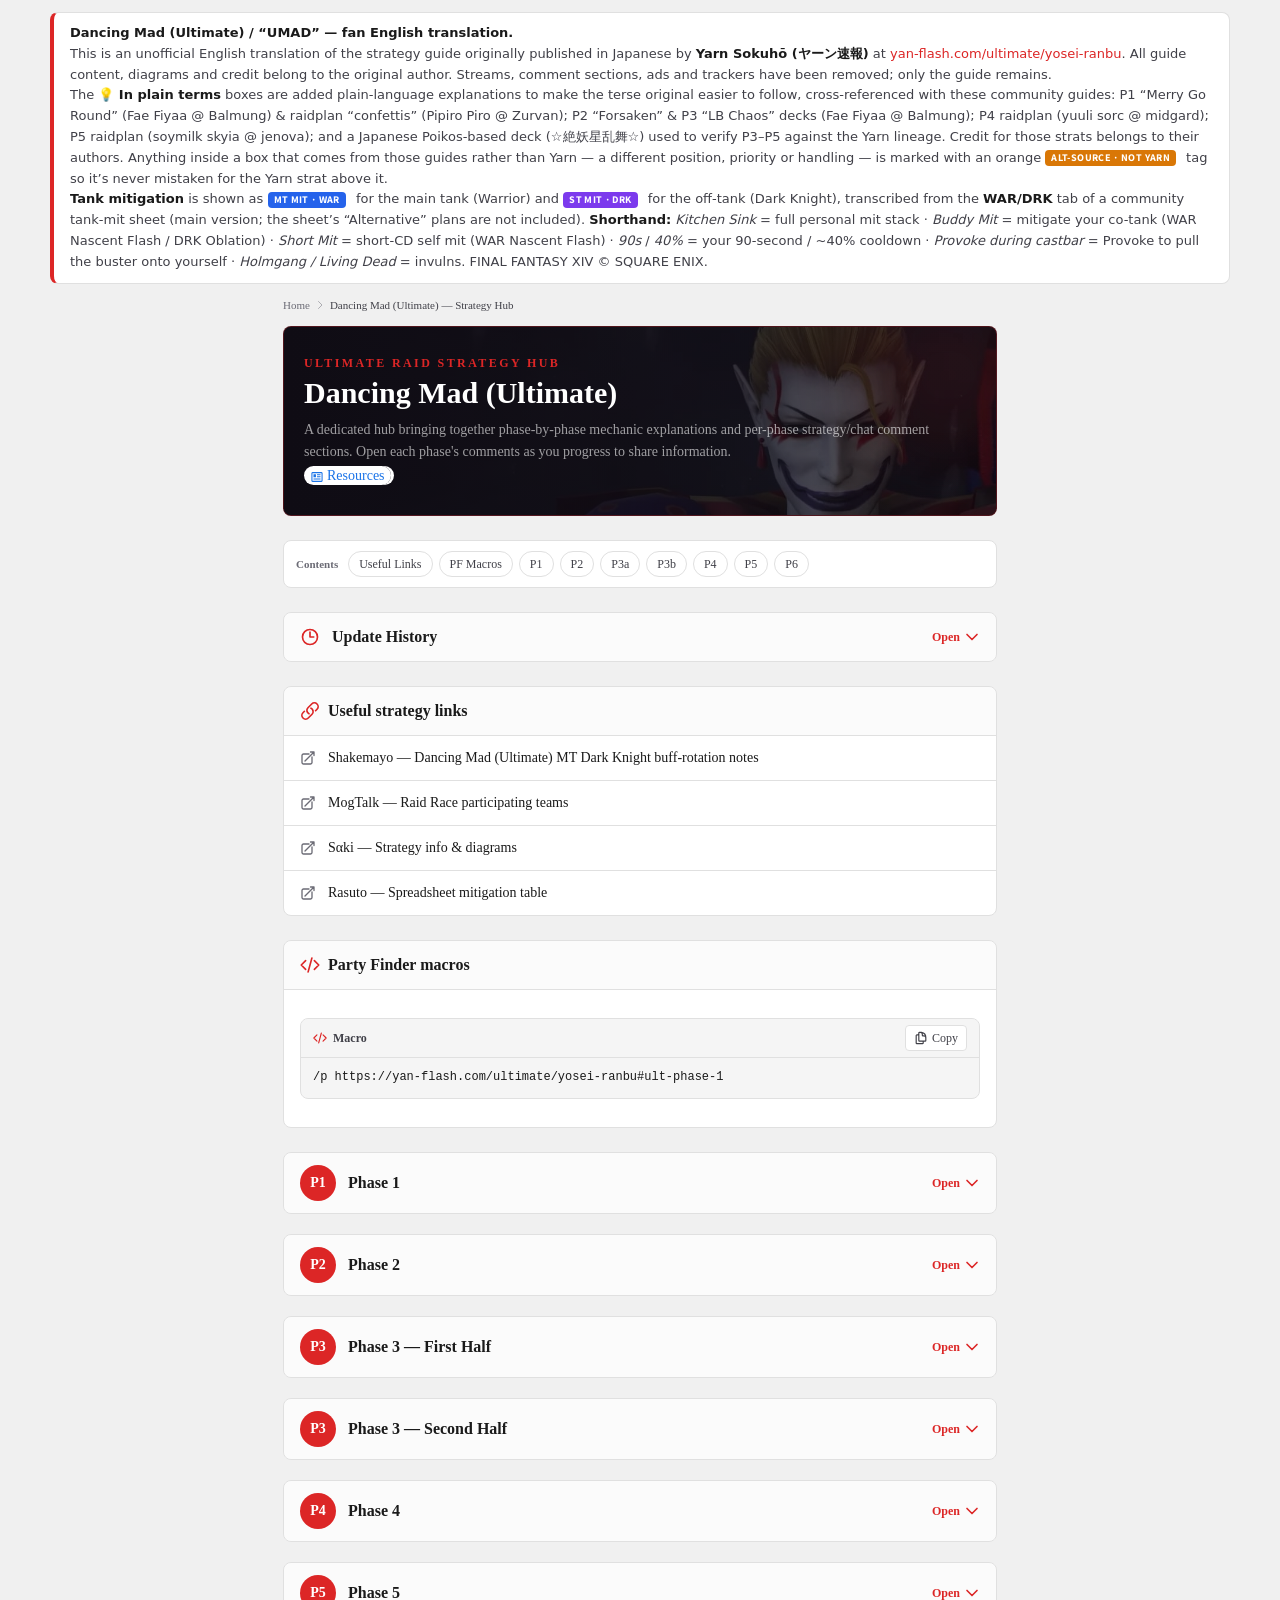
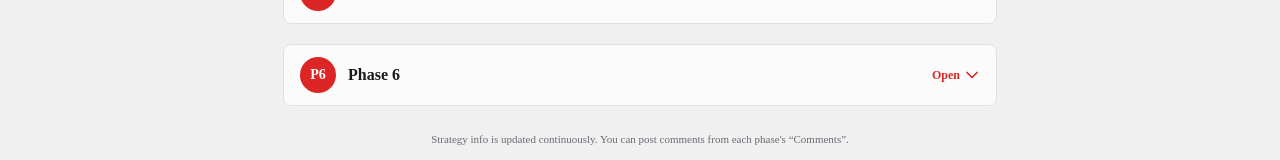
==== commit 8607c786: "Replace tank mit with the authoritative WAR/DRK sheet (main version); add shorthand glossary; clarif" ====
--- a/index.html
+++ b/index.html
@@ -66,14 +66,17 @@
       Credit for those strats belongs to their authors. Anything inside a box that comes from those guides
       rather than Yarn — a different position, priority or handling — is marked with an orange
       <span class="umad-alt">Alt-source · not Yarn</span> tag so it’s never mistaken for the Yarn strat above it.<br>
-      <b>Tank mitigation</b> (timing verified against a mit-planner timeline sheet) appears as
-      <span class="umad-mt">MT mit · WAR</span> for the main tank (Warrior) and
-      <span class="umad-st">ST mit · DRK</span> for the off-tank (Dark Knight), converted from
-      しゃけまよ’s MT Dark Knight buff-rotation memo (note.com).
+      <b>Tank mitigation</b> is shown as <span class="umad-mt">MT mit · WAR</span> for the main tank (Warrior)
+      and <span class="umad-st">ST mit · DRK</span> for the off-tank (Dark Knight), transcribed from the
+      <b>WAR/DRK</b> tab of a community tank-mit sheet (main version; the sheet’s “Alternative” plans are not included).
+      <b>Shorthand:</b> <i>Kitchen Sink</i> = full personal mit stack · <i>Buddy Mit</i> = mitigate your co-tank
+      (WAR Nascent Flash / DRK Oblation) · <i>Short Mit</i> = short-CD self mit (WAR Nascent Flash) ·
+      <i>90s</i> / <i>40%</i> = your 90-second / ~40% cooldown · <i>Provoke during castbar</i> = Provoke to pull the
+      buster onto yourself · <i>Holmgang / Living Dead</i> = invulns.
       FINAL FANTASY XIV © SQUARE ENIX.
     </div>
     <div class="umad-shell">
-      <main class="flex-1 min-w-0" style="height: auto !important;"><div class="max-w-4xl mx-auto" style="height: auto !important;"><nav aria-label="パンくずリスト" class="mb-3"><ol class="flex items-center gap-1 text-2xs text-text-muted flex-wrap"><li class="flex items-center gap-1"><a class="hover:text-accent transition-colors" href="https://yan-flash.com/">Home</a></li><li class="flex items-center gap-1"><svg class="w-3 h-3 text-text-muted/50 flex-shrink-0" fill="none" stroke="currentColor" viewbox="0 0 24 24"><path d="M9 5l7 7-7 7" stroke-linecap="round" stroke-linejoin="round" stroke-width="2"></path></svg><span class="text-text-secondary">Dancing Mad (Ultimate) — Strategy Hub</span></li></ol></nav><header class="relative overflow-hidden rounded-lg border border-accent/30 bg-gradient-to-br from-[#1a1320] to-[#0f0c14] px-5 py-7 mb-6"><div aria-hidden="true" class="absolute inset-0 pointer-events-none"><img alt="" class="object-cover object-right opacity-[0.32]" data-nimg="fill" decoding="async" loading="lazy" src="assets/img/hero-yosei-ranbu.jpeg" style="position: absolute; height: 100%; width: 100%; inset: 0px; color: transparent;"/><div class="absolute inset-0 bg-gradient-to-r from-[#0f0c14] via-[#0f0c14]/50 to-transparent"></div></div><div aria-hidden="true" class="absolute -right-8 -top-8 w-40 h-40 rounded-full bg-accent/10 blur-2xl"></div><div class="relative"><p class="text-accent text-xs font-bold tracking-[0.2em] mb-1">ULTIMATE RAID STRATEGY HUB</p><h1 class="text-2xl sm:text-3xl font-bold text-white mb-2">Dancing Mad (Ultimate)</h1><p class="text-white/60 text-sm leading-relaxed max-w-2xl">A dedicated hub bringing together phase-by-phase mechanic explanations and per-phase strategy/chat comment sections. Open each phase's comments as you progress to share information.<div aria-label="資料" class="google-anno-skip google-anno-sc" data-google-interstitial="false" data-google-vignette="false" role="link" style="color-scheme: initial !important; forced-color-adjust: initial !important; math-depth: initial !important; position: initial !important; position-anchor: initial !important; text-size-adjust: initial !important; appearance: initial !important; font-feature-settings: initial !important; font-kerning: initial !important; font-language-override: initial !important; font-optical-sizing: initial !important; font-palette: initial !important; font-size-adjust: initial !important; font-stretch: initial !important; font-synthesis: initial !important; font-variant: initial !important; font-variation-settings: initial !important; position-area: initial !important; text-rendering: initial !important; text-spacing-trim: initial !important; -webkit-font-smoothing: initial !important; -webkit-locale: initial !important; -webkit-text-orientation: initial !important; -webkit-writing-mode: initial !important; zoom: initial !important; accent-color: initial !important; place-content: initial !important; place-items: initial !important; place-self: initial !important; alignment-baseline: initial !important; anchor-name: initial !important; anchor-scope: initial !important; animation-composition: initial !important; animation: initial !important; animation-trigger: initial !important; app-region: initial !important; aspect-ratio: initial !important; backdrop-filter: initial !important; backface-visibility: initial !important; background-blend-mode: initial !important; baseline-shift: initial !important; baseline-source: initial !important; block-size: initial !important; border-block: initial !important; border-collapse: initial !important; border-end-end-radius: initial !important; border-end-start-radius: initial !important; border-inline: initial !important; border-shape: initial !important; border-start-end-radius: initial !important; border-start-start-radius: initial !important; inset: initial !important; box-decoration-break: initial !important; box-sizing: initial !important; break-after: initial !important; break-before: initial !important; break-inside: initial !important; buffered-rendering: initial !important; caption-side: initial !important; caret-animation: initial !important; caret-color: initial !important; caret-shape: initial !important; clear: initial !important; clip: initial !important; clip-path: initial !important; clip-rule: initial !important; color-interpolation: initial !important; color-interpolation-filters: initial !important; color-rendering: initial !important; columns: initial !important; column-fill: initial !important; gap: initial !important; rule-break: initial !important; rule: initial !important; rule-inset: initial !important; rule-visibility-items: initial !important; column-span: initial !important; contain: initial !important; contain-intrinsic-block-size: initial !important; contain-intrinsic-size: initial !important; contain-intrinsic-inline-size: initial !important; container: initial !important; content: initial !important; content-visibility: initial !important; corner-shape: initial !important; corner-block-end-shape: initial !important; corner-block-start-shape: initial !important; counter-increment: initial !important; counter-reset: initial !important; counter-set: initial !important; cx: initial !important; cy: initial !important; d: initial !important; dominant-baseline: initial !important; dynamic-range-limit: initial !important; empty-cells: initial !important; field-sizing: initial !important; fill: initial !important; fill-opacity: initial !important; fill-rule: initial !important; filter: initial !important; flex: initial !important; flex-flow: initial !important; float: initial !important; flood-color: initial !important; flood-opacity: initial !important; grid: initial !important; grid-area: initial !important; height: initial !important; hyphenate-character: initial !important; hyphenate-limit-chars: initial !important; hyphens: initial !important; image-orientation: initial !important; image-rendering: initial !important; initial-letter: initial !important; inline-size: initial !important; inset-block: initial !important; inset-inline: initial !important; interactivity: initial !important; interest-delay: initial !important; interpolate-size: initial !important; isolation: initial !important; letter-spacing: initial !important; lighting-color: initial !important; line-break: initial !important; line-height: initial !important; list-style: initial !important; margin-block: initial !important; margin-left: initial !important; margin-right: initial !important; marker: initial !important; mask: initial !important; mask-type: initial !important; math-shift: initial !important; math-style: initial !important; max-block-size: initial !important; max-height: initial !important; max-inline-size: initial !important; max-width: initial !important; min-block-size: initial !important; min-height: initial !important; min-inline-size: initial !important; min-width: initial !important; mix-blend-mode: initial !important; object-fit: initial !important; object-position: initial !important; object-view-box: initial !important; offset: initial !important; opacity: initial !important; order: initial !important; orphans: initial !important; outline: initial !important; outline-offset: initial !important; overflow-anchor: initial !important; overflow-block: initial !important; overflow-clip-margin: initial !important; overflow-inline: initial !important; overflow-wrap: initial !important; overflow: initial !important; overlay: initial !important; overscroll-behavior-block: initial !important; overscroll-behavior-inline: initial !important; overscroll-behavior: initial !important; padding-block: initial !important; padding-inline: initial !important; padding-left: initial !important; padding-right: initial !important; page: initial !important; page-orientation: initial !important; paint-order: initial !important; perspective: initial !important; perspective-origin: initial !important; pointer-events: initial !important; position-try: initial !important; position-visibility: initial !important; print-color-adjust: initial !important; quotes: initial !important; r: initial !important; reading-flow: initial !important; reading-order: initial !important; resize: initial !important; rotate: initial !important; ruby-align: initial !important; ruby-position: initial !important; rule-overlap: initial !important; rx: initial !important; ry: initial !important; scale: initial !important; scroll-behavior: initial !important; scroll-initial-target: initial !important; scroll-margin-block: initial !important; scroll-margin: initial !important; scroll-margin-inline: initial !important; scroll-marker-group: initial !important; scroll-padding-block: initial !important; scroll-padding: initial !important; scroll-padding-inline: initial !important; scroll-snap-align: initial !important; scroll-snap-stop: initial !important; scroll-snap-type: initial !important; scroll-target-group: initial !important; scroll-timeline: initial !important; scrollbar-color: initial !important; scrollbar-gutter: initial !important; scrollbar-width: initial !important; shape-image-threshold: initial !important; shape-margin: initial !important; shape-outside: initial !important; shape-rendering: initial !important; size: initial !important; speak: initial !important; stop-color: initial !important; stop-opacity: initial !important; stroke: initial !important; stroke-dasharray: initial !important; stroke-dashoffset: initial !important; stroke-linecap: initial !important; stroke-linejoin: initial !important; stroke-miterlimit: initial !important; stroke-opacity: initial !important; stroke-width: initial !important; tab-size: initial !important; table-layout: initial !important; text-align-last: initial !important; text-anchor: initial !important; text-autospace: initial !important; text-box: initial !important; text-combine-upright: initial !important; text-decoration: initial !important; text-decoration-skip-ink: initial !important; text-emphasis: initial !important; text-emphasis-position: initial !important; text-indent: initial !important; text-justify: initial !important; text-overflow: initial !important; text-shadow: initial !important; text-transform: initial !important; text-underline-offset: initial !important; text-underline-position: initial !important; text-wrap: initial !important; timeline-scope: initial !important; timeline-trigger: initial !important; touch-action: initial !important; transform: initial !important; transform-box: initial !important; transform-origin: initial !important; transform-style: initial !important; transition: initial !important; translate: initial !important; trigger-scope: initial !important; user-select: initial !important; vector-effect: initial !important; vertical-align: initial !important; view-timeline: initial !important; view-transition-class: initial !important; view-transition-group: initial !important; view-transition-name: initial !important; view-transition-scope: initial !important; border-spacing: initial !important; -webkit-box-align: initial !important; -webkit-box-decoration-break: initial !important; -webkit-box-direction: initial !important; -webkit-box-flex: initial !important; -webkit-box-ordinal-group: initial !important; -webkit-box-orient: initial !important; -webkit-box-pack: initial !important; -webkit-box-reflect: initial !important; -webkit-line-break: initial !important; -webkit-line-clamp: initial !important; -webkit-mask-box-image: initial !important; -webkit-rtl-ordering: initial !important; -webkit-ruby-position: initial !important; -webkit-tap-highlight-color: initial !important; -webkit-text-combine: initial !important; -webkit-text-decorations-in-effect: initial !important; -webkit-text-security: initial !important; -webkit-text-stroke: initial !important; -webkit-user-drag: initial !important; white-space-collapse: initial !important; widows: initial !important; width: initial !important; will-change: initial !important; word-break: initial !important; word-spacing: initial !important; x: initial !important; y: initial !important; z-index: initial !important; -webkit-text-fill-color: unset !important; color: rgb(26, 115, 232) !important; cursor: pointer !important; direction: inherit !important; font-family: inherit !important; font-size: inherit !important; font-weight: inherit !important; text-align: inherit !important; text-orientation: inherit !important; visibility: inherit !important; writing-mode: inherit !important; display: inline !important; font-style: inherit !important; background: linear-gradient(rgb(255, 255, 255), rgb(255, 255, 255)) transparent !important; border-width: medium !important; border-style: none !important; border-color: currentcolor !important; border-image: initial !important; margin-top: 0px !important; margin-bottom: 0px !important; margin-inline: 0px !important; border-radius: 20px !important; padding-top: 2px !important; padding-bottom: 2px !important; box-shadow: rgb(255, 255, 255) 3px 0px 0px 0px !important;" tabindex="0"><span style="color-scheme: initial !important; forced-color-adjust: initial !important; math-depth: initial !important; position: initial !important; position-anchor: initial !important; text-size-adjust: initial !important; appearance: initial !important; font-feature-settings: initial !important; font-kerning: initial !important; font-language-override: initial !important; font-optical-sizing: initial !important; font-palette: initial !important; font-size-adjust: initial !important; font-stretch: initial !important; font-style: initial !important; font-synthesis: initial !important; font-variant: initial !important; font-variation-settings: initial !important; position-area: initial !important; text-rendering: initial !important; text-spacing-trim: initial !important; -webkit-font-smoothing: initial !important; -webkit-locale: initial !important; -webkit-text-orientation: initial !important; -webkit-writing-mode: initial !important; zoom: initial !important; accent-color: initial !important; place-content: initial !important; place-items: initial !important; place-self: initial !important; alignment-baseline: initial !important; anchor-name: initial !important; anchor-scope: initial !important; animation-composition: initial !important; animation: initial !important; animation-trigger: initial !important; app-region: initial !important; aspect-ratio: initial !important; backdrop-filter: initial !important; backface-visibility: initial !important; background: initial !important; background-blend-mode: initial !important; baseline-shift: initial !important; baseline-source: initial !important; block-size: initial !important; border-block: initial !important; border: initial !important; border-radius: initial !important; border-collapse: initial !important; border-end-end-radius: initial !important; border-end-start-radius: initial !important; border-inline: initial !important; border-shape: initial !important; border-start-end-radius: initial !important; border-start-start-radius: initial !important; inset: initial !important; box-decoration-break: initial !important; box-shadow: initial !important; box-sizing: initial !important; break-after: initial !important; break-before: initial !important; break-inside: initial !important; buffered-rendering: initial !important; caption-side: initial !important; caret-animation: initial !important; caret-color: initial !important; caret-shape: initial !important; clear: initial !important; clip: initial !important; clip-path: initial !important; clip-rule: initial !important; color-interpolation: initial !important; color-interpolation-filters: initial !important; color-rendering: initial !important; columns: initial !important; column-fill: initial !important; gap: initial !important; rule-break: initial !important; rule: initial !important; rule-inset: initial !important; rule-visibility-items: initial !important; column-span: initial !important; contain: initial !important; contain-intrinsic-block-size: initial !important; contain-intrinsic-size: initial !important; contain-intrinsic-inline-size: initial !important; container: initial !important; content: initial !important; content-visibility: initial !important; corner-shape: initial !important; corner-block-end-shape: initial !important; corner-block-start-shape: initial !important; counter-increment: initial !important; counter-reset: initial !important; counter-set: initial !important; cx: initial !important; cy: initial !important; d: initial !important; dominant-baseline: initial !important; dynamic-range-limit: initial !important; empty-cells: initial !important; field-sizing: initial !important; fill: initial !important; fill-opacity: initial !important; fill-rule: initial !important; filter: initial !important; flex: initial !important; flex-flow: initial !important; float: initial !important; flood-color: initial !important; flood-opacity: initial !important; grid: initial !important; grid-area: initial !important; height: initial !important; hyphenate-character: initial !important; hyphenate-limit-chars: initial !important; hyphens: initial !important; image-orientation: initial !important; image-rendering: initial !important; initial-letter: initial !important; inline-size: initial !important; inset-block: initial !important; inset-inline: initial !important; interactivity: initial !important; interest-delay: initial !important; interpolate-size: initial !important; isolation: initial !important; letter-spacing: initial !important; lighting-color: initial !important; line-break: initial !important; line-height: initial !important; list-style: initial !important; margin-block: initial !important; margin: initial !important; margin-inline: initial !important; marker: initial !important; mask: initial !important; mask-type: initial !important; math-shift: initial !important; math-style: initial !important; max-block-size: initial !important; max-height: initial !important; max-inline-size: initial !important; max-width: initial !important; min-block-size: initial !important; min-height: initial !important; min-inline-size: initial !important; min-width: initial !important; mix-blend-mode: initial !important; object-fit: initial !important; object-position: initial !important; object-view-box: initial !important; offset: initial !important; opacity: initial !important; order: initial !important; orphans: initial !important; outline: initial !important; outline-offset: initial !important; overflow-anchor: initial !important; overflow-block: initial !important; overflow-clip-margin: initial !important; overflow-inline: initial !important; overflow-wrap: initial !important; overflow: initial !important; overlay: initial !important; overscroll-behavior-block: initial !important; overscroll-behavior-inline: initial !important; overscroll-behavior: initial !important; padding-block: initial !important; padding-bottom: initial !important; padding-inline: initial !important; padding-top: initial !important; page: initial !important; page-orientation: initial !important; paint-order: initial !important; perspective: initial !important; perspective-origin: initial !important; pointer-events: initial !important; position-try: initial !important; position-visibility: initial !important; print-color-adjust: initial !important; quotes: initial !important; r: initial !important; reading-flow: initial !important; reading-order: initial !important; resize: initial !important; rotate: initial !important; ruby-align: initial !important; ruby-position: initial !important; rule-overlap: initial !important; rx: initial !important; ry: initial !important; scale: initial !important; scroll-behavior: initial !important; scroll-initial-target: initial !important; scroll-margin-block: initial !important; scroll-margin: initial !important; scroll-margin-inline: initial !important; scroll-marker-group: initial !important; scroll-padding-block: initial !important; scroll-padding: initial !important; scroll-padding-inline: initial !important; scroll-snap-align: initial !important; scroll-snap-stop: initial !important; scroll-snap-type: initial !important; scroll-target-group: initial !important; scroll-timeline: initial !important; scrollbar-color: initial !important; scrollbar-gutter: initial !important; scrollbar-width: initial !important; shape-image-threshold: initial !important; shape-margin: initial !important; shape-outside: initial !important; shape-rendering: initial !important; size: initial !important; speak: initial !important; stop-color: initial !important; stop-opacity: initial !important; stroke: initial !important; stroke-dasharray: initial !important; stroke-dashoffset: initial !important; stroke-linecap: initial !important; stroke-linejoin: initial !important; stroke-miterlimit: initial !important; stroke-opacity: initial !important; stroke-width: initial !important; tab-size: initial !important; table-layout: initial !important; text-align-last: initial !important; text-anchor: initial !important; text-autospace: initial !important; text-box: initial !important; text-combine-upright: initial !important; text-decoration: initial !important; text-decoration-skip-ink: initial !important; text-emphasis: initial !important; text-emphasis-position: initial !important; text-indent: initial !important; text-justify: initial !important; text-overflow: initial !important; text-shadow: initial !important; text-transform: initial !important; text-underline-offset: initial !important; text-underline-position: initial !important; text-wrap: nowrap !important; timeline-scope: initial !important; timeline-trigger: initial !important; touch-action: initial !important; transform: initial !important; transform-box: initial !important; transform-origin: initial !important; transform-style: initial !important; transition: initial !important; translate: initial !important; trigger-scope: initial !important; user-select: initial !important; vector-effect: initial !important; vertical-align: initial !important; view-timeline: initial !important; view-transition-class: initial !important; view-transition-group: initial !important; view-transition-name: initial !important; view-transition-scope: initial !important; border-spacing: initial !important; -webkit-box-align: initial !important; -webkit-box-decoration-break: initial !important; -webkit-box-direction: initial !important; -webkit-box-flex: initial !important; -webkit-box-ordinal-group: initial !important; -webkit-box-orient: initial !important; -webkit-box-pack: initial !important; -webkit-box-reflect: initial !important; -webkit-line-break: initial !important; -webkit-line-clamp: initial !important; -webkit-mask-box-image: initial !important; -webkit-rtl-ordering: initial !important; -webkit-ruby-position: initial !important; -webkit-tap-highlight-color: initial !important; -webkit-text-combine: initial !important; -webkit-text-decorations-in-effect: initial !important; -webkit-text-security: initial !important; -webkit-text-stroke: initial !important; -webkit-user-drag: initial !important; widows: initial !important; width: initial !important; will-change: initial !important; word-break: initial !important; word-spacing: initial !important; x: initial !important; y: initial !important; z-index: initial !important; -webkit-text-fill-color: unset !important; color: inherit !important; cursor: inherit !important; direction: inherit !important; font-family: inherit !important; font-size: inherit !important; font-weight: inherit !important; text-align: inherit !important; text-orientation: inherit !important; visibility: inherit !important; writing-mode: inherit !important; white-space-collapse: collapse !important; display: inline-block !important; padding-left: 6px !important; padding-right: 0px !important;"><span style="color-scheme: initial !important; forced-color-adjust: initial !important; math-depth: initial !important; position: initial !important; position-anchor: initial !important; text-size-adjust: initial !important; appearance: initial !important; font-feature-settings: initial !important; font-kerning: initial !important; font-language-override: initial !important; font-optical-sizing: initial !important; font-palette: initial !important; font-size-adjust: initial !important; font-stretch: initial !important; font-style: initial !important; font-synthesis: initial !important; font-variant: initial !important; font-variation-settings: initial !important; position-area: initial !important; text-rendering: initial !important; text-spacing-trim: initial !important; -webkit-font-smoothing: initial !important; -webkit-locale: initial !important; -webkit-text-orientation: initial !important; -webkit-writing-mode: initial !important; zoom: initial !important; accent-color: initial !important; place-content: initial !important; place-items: initial !important; place-self: initial !important; alignment-baseline: initial !important; anchor-name: initial !important; anchor-scope: initial !important; animation-composition: initial !important; animation: initial !important; animation-trigger: initial !important; app-region: initial !important; aspect-ratio: initial !important; backdrop-filter: initial !important; backface-visibility: initial !important; background: initial !important; background-blend-mode: initial !important; baseline-shift: initial !important; baseline-source: initial !important; block-size: initial !important; border-block: initial !important; border: initial !important; border-radius: initial !important; border-collapse: initial !important; border-end-end-radius: initial !important; border-end-start-radius: initial !important; border-inline: initial !important; border-shape: initial !important; border-start-end-radius: initial !important; border-start-start-radius: initial !important; inset: initial !important; box-decoration-break: initial !important; box-shadow: initial !important; box-sizing: initial !important; break-after: initial !important; break-before: initial !important; break-inside: initial !important; buffered-rendering: initial !important; caption-side: initial !important; caret-animation: initial !important; caret-color: initial !important; caret-shape: initial !important; clear: initial !important; clip: initial !important; clip-path: initial !important; clip-rule: initial !important; color-interpolation: initial !important; color-interpolation-filters: initial !important; color-rendering: initial !important; columns: initial !important; column-fill: initial !important; gap: initial !important; rule-break: initial !important; rule: initial !important; rule-inset: initial !important; rule-visibility-items: initial !important; column-span: initial !important; contain: initial !important; contain-intrinsic-block-size: initial !important; contain-intrinsic-size: initial !important; contain-intrinsic-inline-size: initial !important; container: initial !important; content: initial !important; content-visibility: initial !important; corner-shape: initial !important; corner-block-end-shape: initial !important; corner-block-start-shape: initial !important; counter-increment: initial !important; counter-reset: initial !important; counter-set: initial !important; cx: initial !important; cy: initial !important; d: initial !important; dominant-baseline: initial !important; dynamic-range-limit: initial !important; empty-cells: initial !important; field-sizing: initial !important; fill: initial !important; fill-opacity: initial !important; fill-rule: initial !important; filter: initial !important; flex: initial !important; flex-flow: initial !important; float: initial !important; flood-color: initial !important; flood-opacity: initial !important; grid: initial !important; grid-area: initial !important; height: initial !important; hyphenate-character: initial !important; hyphenate-limit-chars: initial !important; hyphens: initial !important; image-orientation: initial !important; image-rendering: initial !important; initial-letter: initial !important; inline-size: initial !important; inset-block: initial !important; inset-inline: initial !important; interactivity: initial !important; interest-delay: initial !important; interpolate-size: initial !important; isolation: initial !important; letter-spacing: initial !important; lighting-color: initial !important; line-break: initial !important; line-height: initial !important; list-style: initial !important; margin-block: initial !important; margin: initial !important; margin-inline: initial !important; marker: initial !important; mask: initial !important; mask-type: initial !important; math-shift: initial !important; math-style: initial !important; max-block-size: initial !important; max-height: initial !important; max-inline-size: initial !important; max-width: initial !important; min-block-size: initial !important; min-height: initial !important; min-inline-size: initial !important; min-width: initial !important; mix-blend-mode: initial !important; object-fit: initial !important; object-position: initial !important; object-view-box: initial !important; offset: initial !important; opacity: initial !important; order: initial !important; orphans: initial !important; outline: initial !important; outline-offset: initial !important; overflow-anchor: initial !important; overflow-block: initial !important; overflow-clip-margin: initial !important; overflow-inline: initial !important; overflow-wrap: initial !important; overflow: initial !important; overlay: initial !important; overscroll-behavior-block: initial !important; overscroll-behavior-inline: initial !important; overscroll-behavior: initial !important; padding-block: initial !important; padding-bottom: initial !important; padding-inline: initial !important; padding-right: initial !important; padding-top: initial !important; page: initial !important; page-orientation: initial !important; paint-order: initial !important; perspective: initial !important; perspective-origin: initial !important; pointer-events: initial !important; position-try: initial !important; position-visibility: initial !important; print-color-adjust: initial !important; quotes: initial !important; r: initial !important; reading-flow: initial !important; reading-order: initial !important; resize: initial !important; rotate: initial !important; ruby-align: initial !important; ruby-position: initial !important; rule-overlap: initial !important; rx: initial !important; ry: initial !important; scale: initial !important; scroll-behavior: initial !important; scroll-initial-target: initial !important; scroll-margin-block: initial !important; scroll-margin: initial !important; scroll-margin-inline: initial !important; scroll-marker-group: initial !important; scroll-padding-block: initial !important; scroll-padding: initial !important; scroll-padding-inline: initial !important; scroll-snap-align: initial !important; scroll-snap-stop: initial !important; scroll-snap-type: initial !important; scroll-target-group: initial !important; scroll-timeline: initial !important; scrollbar-color: initial !important; scrollbar-gutter: initial !important; scrollbar-width: initial !important; shape-image-threshold: initial !important; shape-margin: initial !important; shape-outside: initial !important; shape-rendering: initial !important; size: initial !important; speak: initial !important; stop-color: initial !important; stop-opacity: initial !important; stroke: initial !important; stroke-dasharray: initial !important; stroke-dashoffset: initial !important; stroke-linecap: initial !important; stroke-linejoin: initial !important; stroke-miterlimit: initial !important; stroke-opacity: initial !important; stroke-width: initial !important; tab-size: initial !important; table-layout: initial !important; text-align-last: initial !important; text-anchor: initial !important; text-autospace: initial !important; text-box: initial !important; text-combine-upright: initial !important; text-decoration: initial !important; text-decoration-skip-ink: initial !important; text-emphasis: initial !important; text-emphasis-position: initial !important; text-indent: initial !important; text-justify: initial !important; text-overflow: initial !important; text-shadow: initial !important; text-transform: initial !important; text-underline-offset: initial !important; text-underline-position: initial !important; text-wrap: nowrap !important; timeline-scope: initial !important; timeline-trigger: initial !important; touch-action: initial !important; transform: initial !important; transform-box: initial !important; transform-origin: initial !important; transform-style: initial !important; transition: initial !important; translate: initial !important; trigger-scope: initial !important; user-select: initial !important; vector-effect: initial !important; vertical-align: initial !important; view-timeline: initial !important; view-transition-class: initial !important; view-transition-group: initial !important; view-transition-name: initial !important; view-transition-scope: initial !important; border-spacing: initial !important; -webkit-box-align: initial !important; -webkit-box-decoration-break: initial !important; -webkit-box-direction: initial !important; -webkit-box-flex: initial !important; -webkit-box-ordinal-group: initial !important; -webkit-box-orient: initial !important; -webkit-box-pack: initial !important; -webkit-box-reflect: initial !important; -webkit-line-break: initial !important; -webkit-line-clamp: initial !important; -webkit-mask-box-image: initial !important; -webkit-rtl-ordering: initial !important; -webkit-ruby-position: initial !important; -webkit-tap-highlight-color: initial !important; -webkit-text-combine: initial !important; -webkit-text-decorations-in-effect: initial !important; -webkit-text-security: initial !important; -webkit-text-stroke: initial !important; -webkit-user-drag: initial !important; widows: initial !important; width: initial !important; will-change: initial !important; word-break: initial !important; word-spacing: initial !important; x: initial !important; y: initial !important; z-index: initial !important; -webkit-text-fill-color: unset !important; color: inherit !important; cursor: inherit !important; direction: inherit !important; font-family: inherit !important; font-size: inherit !important; font-weight: inherit !important; text-align: inherit !important; text-orientation: inherit !important; visibility: inherit !important; writing-mode: inherit !important; display: inline !important; padding-left: 0px !important; white-space-collapse: collapse !important;"><svg height="14px" style="animation: initial !important; background: initial !important; border: 0px !important; box-shadow: none !important; color: inherit !important; cursor: inherit !important; direction: inherit !important; display: inline !important; fill: rgb(26, 115, 232) !important; filter: initial !important; float: none !important; margin: 0px !important; opacity: initial !important; outline: 0px !important; overflow: initial !important; padding: 0px !important; stroke: initial !important; transform: initial !important; vertical-align: middle !important; visibility: inherit !important;" viewbox="0 -960 960 960" width="14px"><path d="M168-144q-29.7 0-50.85-21.15Q96-186.3 96-216v-528q0-29.7 21.15-50.85Q138.3-816 168-816h624q29.7 0 50.85 21.15Q864-773.7 864-744v528q0 29.7-21.15 50.85Q821.7-144 792-144H168Zm0-72h624v-528H168v528Zm72-96h480v-72H240v72Zm0-144h168v-216H240v216Zm240 0h240v-72H480v72Zm0-144h240v-72H480v72ZM168-216v-528 528Z" style="animation: initial !important; background: initial !important; border: 0px !important; box-shadow: none !important; color: inherit !important; cursor: inherit !important; direction: inherit !important; display: inline !important; fill: currentcolor !important; filter: initial !important; float: none !important; margin: 0px !important; opacity: initial !important; outline: 0px !important; overflow: initial !important; padding: 0px !important; stroke: initial !important; transform: initial !important; vertical-align: initial !important; visibility: inherit !important;"></path></svg></span><span style="color-scheme: initial !important; forced-color-adjust: initial !important; math-depth: initial !important; position: initial !important; position-anchor: initial !important; text-size-adjust: initial !important; appearance: initial !important; font-feature-settings: initial !important; font-kerning: initial !important; font-language-override: initial !important; font-optical-sizing: initial !important; font-palette: initial !important; font-size-adjust: initial !important; font-stretch: initial !important; font-style: initial !important; font-synthesis: initial !important; font-variant: initial !important; font-variation-settings: initial !important; position-area: initial !important; text-rendering: initial !important; text-spacing-trim: initial !important; -webkit-font-smoothing: initial !important; -webkit-locale: initial !important; -webkit-text-orientation: initial !important; -webkit-writing-mode: initial !important; zoom: initial !important; accent-color: initial !important; place-content: initial !important; place-items: initial !important; place-self: initial !important; alignment-baseline: initial !important; anchor-name: initial !important; anchor-scope: initial !important; animation-composition: initial !important; animation: initial !important; animation-trigger: initial !important; app-region: initial !important; aspect-ratio: initial !important; backdrop-filter: initial !important; backface-visibility: initial !important; background: initial !important; background-blend-mode: initial !important; baseline-shift: initial !important; baseline-source: initial !important; block-size: initial !important; border-block: initial !important; border: initial !important; border-radius: initial !important; border-collapse: initial !important; border-end-end-radius: initial !important; border-end-start-radius: initial !important; border-inline: initial !important; border-shape: initial !important; border-start-end-radius: initial !important; border-start-start-radius: initial !important; inset: initial !important; box-decoration-break: initial !important; box-shadow: initial !important; box-sizing: initial !important; break-after: initial !important; break-before: initial !important; break-inside: initial !important; buffered-rendering: initial !important; caption-side: initial !important; caret-animation: initial !important; caret-color: initial !important; caret-shape: initial !important; clear: initial !important; clip: initial !important; clip-path: initial !important; clip-rule: initial !important; color-interpolation: initial !important; color-interpolation-filters: initial !important; color-rendering: initial !important; columns: initial !important; column-fill: initial !important; gap: initial !important; rule-break: initial !important; rule: initial !important; rule-inset: initial !important; rule-visibility-items: initial !important; column-span: initial !important; contain: initial !important; contain-intrinsic-block-size: initial !important; contain-intrinsic-size: initial !important; contain-intrinsic-inline-size: initial !important; container: initial !important; content: initial !important; content-visibility: initial !important; corner-shape: initial !important; corner-block-end-shape: initial !important; corner-block-start-shape: initial !important; counter-increment: initial !important; counter-reset: initial !important; counter-set: initial !important; cx: initial !important; cy: initial !important; d: initial !important; display: initial !important; dominant-baseline: initial !important; dynamic-range-limit: initial !important; empty-cells: initial !important; field-sizing: initial !important; fill: initial !important; fill-opacity: initial !important; fill-rule: initial !important; filter: initial !important; flex: initial !important; flex-flow: initial !important; float: initial !important; flood-color: initial !important; flood-opacity: initial !important; grid: initial !important; grid-area: initial !important; height: initial !important; hyphenate-character: initial !important; hyphenate-limit-chars: initial !important; hyphens: initial !important; image-orientation: initial !important; image-rendering: initial !important; initial-letter: initial !important; inline-size: initial !important; inset-block: initial !important; inset-inline: initial !important; interactivity: initial !important; interest-delay: initial !important; interpolate-size: initial !important; isolation: initial !important; letter-spacing: initial !important; lighting-color: initial !important; line-break: initial !important; line-height: initial !important; list-style: initial !important; margin-block: initial !important; margin-bottom: initial !important; margin-inline: initial !important; margin-right: initial !important; margin-top: initial !important; marker: initial !important; mask: initial !important; mask-type: initial !important; math-shift: initial !important; math-style: initial !important; max-block-size: initial !important; max-height: initial !important; max-inline-size: initial !important; max-width: initial !important; min-block-size: initial !important; min-height: initial !important; min-inline-size: initial !important; min-width: initial !important; mix-blend-mode: initial !important; object-fit: initial !important; object-position: initial !important; object-view-box: initial !important; offset: initial !important; opacity: initial !important; order: initial !important; orphans: initial !important; outline: initial !important; outline-offset: initial !important; overflow-anchor: initial !important; overflow-block: initial !important; overflow-clip-margin: initial !important; overflow-inline: initial !important; overflow-wrap: initial !important; overflow: initial !important; overlay: initial !important; overscroll-behavior-block: initial !important; overscroll-behavior-inline: initial !important; overscroll-behavior: initial !important; padding-block: initial !important; padding-bottom: initial !important; padding-inline: initial !important; padding-left: initial !important; padding-top: initial !important; page: initial !important; page-orientation: initial !important; paint-order: initial !important; perspective: initial !important; perspective-origin: initial !important; pointer-events: initial !important; position-try: initial !important; position-visibility: initial !important; print-color-adjust: initial !important; quotes: initial !important; r: initial !important; reading-flow: initial !important; reading-order: initial !important; resize: initial !important; rotate: initial !important; ruby-align: initial !important; ruby-position: initial !important; rule-overlap: initial !important; rx: initial !important; ry: initial !important; scale: initial !important; scroll-behavior: initial !important; scroll-initial-target: initial !important; scroll-margin-block: initial !important; scroll-margin: initial !important; scroll-margin-inline: initial !important; scroll-marker-group: initial !important; scroll-padding-block: initial !important; scroll-padding: initial !important; scroll-padding-inline: initial !important; scroll-snap-align: initial !important; scroll-snap-stop: initial !important; scroll-snap-type: initial !important; scroll-target-group: initial !important; scroll-timeline: initial !important; scrollbar-color: initial !important; scrollbar-gutter: initial !important; scrollbar-width: initial !important; shape-image-threshold: initial !important; shape-margin: initial !important; shape-outside: initial !important; shape-rendering: initial !important; size: initial !important; speak: initial !important; stop-color: initial !important; stop-opacity: initial !important; stroke: initial !important; stroke-dasharray: initial !important; stroke-dashoffset: initial !important; stroke-linecap: initial !important; stroke-linejoin: initial !important; stroke-miterlimit: initial !important; stroke-opacity: initial !important; stroke-width: initial !important; tab-size: initial !important; table-layout: initial !important; text-align-last: initial !important; text-anchor: initial !important; text-autospace: initial !important; text-box: initial !important; text-combine-upright: initial !important; text-decoration: initial !important; text-decoration-skip-ink: initial !important; text-emphasis: initial !important; text-emphasis-position: initial !important; text-indent: initial !important; text-justify: initial !important; text-overflow: initial !important; text-shadow: initial !important; text-transform: initial !important; text-underline-offset: initial !important; text-underline-position: initial !important; text-wrap: initial !important; timeline-scope: initial !important; timeline-trigger: initial !important; touch-action: initial !important; transform: initial !important; transform-box: initial !important; transform-origin: initial !important; transform-style: initial !important; transition: initial !important; translate: initial !important; trigger-scope: initial !important; user-select: initial !important; vector-effect: initial !important; vertical-align: initial !important; view-timeline: initial !important; view-transition-class: initial !important; view-transition-group: initial !important; view-transition-name: initial !important; view-transition-scope: initial !important; border-spacing: initial !important; -webkit-box-align: initial !important; -webkit-box-decoration-break: initial !important; -webkit-box-direction: initial !important; -webkit-box-flex: initial !important; -webkit-box-ordinal-group: initial !important; -webkit-box-orient: initial !important; -webkit-box-pack: initial !important; -webkit-box-reflect: initial !important; -webkit-line-break: initial !important; -webkit-line-clamp: initial !important; -webkit-mask-box-image: initial !important; -webkit-rtl-ordering: initial !important; -webkit-ruby-position: initial !important; -webkit-tap-highlight-color: initial !important; -webkit-text-combine: initial !important; -webkit-text-decorations-in-effect: initial !important; -webkit-text-security: initial !important; -webkit-text-stroke: initial !important; -webkit-user-drag: initial !important; white-space-collapse: initial !important; widows: initial !important; width: initial !important; will-change: initial !important; word-break: initial !important; word-spacing: initial !important; x: initial !important; y: initial !important; z-index: initial !important; -webkit-text-fill-color: unset !important; color: inherit !important; cursor: inherit !important; direction: inherit !important; font-family: inherit !important; font-size: inherit !important; font-weight: inherit !important; text-align: inherit !important; text-orientation: inherit !important; visibility: inherit !important; writing-mode: inherit !important; margin-left: 3px !important; padding-right: 6px !important;">Resources</span></span></div></p></div></header><nav aria-label="ページ内ナビ" class="mb-6 rounded-lg border border-border bg-bg-card px-3 py-2.5"><div class="flex flex-wrap items-center gap-1.5"><span class="mr-1 text-2xs font-bold text-text-muted">Contents</span><a class="inline-flex items-center rounded-full border border-border bg-bg-secondary px-2.5 py-1 text-xs font-medium text-text-secondary hover:border-accent/40 hover:text-accent transition-colors" href="#ult-links">Useful Links</a><a class="inline-flex items-center rounded-full border border-border bg-bg-secondary px-2.5 py-1 text-xs font-medium text-text-secondary hover:border-accent/40 hover:text-accent transition-colors" href="#ult-macros">PF Macros</a><a class="inline-flex items-center rounded-full border border-border bg-bg-secondary px-2.5 py-1 text-xs font-medium text-text-secondary hover:border-accent/40 hover:text-accent transition-colors" href="#ult-phase-1">P1</a><a class="inline-flex items-center rounded-full border border-border bg-bg-secondary px-2.5 py-1 text-xs font-medium text-text-secondary hover:border-accent/40 hover:text-accent transition-colors" href="#ult-phase-2">P2</a><a class="inline-flex items-center rounded-full border border-border bg-bg-secondary px-2.5 py-1 text-xs font-medium text-text-secondary hover:border-accent/40 hover:text-accent transition-colors" href="#ult-phase-3">P3a</a><a class="inline-flex items-center rounded-full border border-border bg-bg-secondary px-2.5 py-1 text-xs font-medium text-text-secondary hover:border-accent/40 hover:text-accent transition-colors" href="#ult-phase-7">P3b</a><a class="inline-flex items-center rounded-full border border-border bg-bg-secondary px-2.5 py-1 text-xs font-medium text-text-secondary hover:border-accent/40 hover:text-accent transition-colors" href="#ult-phase-4">P4</a><a class="inline-flex items-center rounded-full border border-border bg-bg-secondary px-2.5 py-1 text-xs font-medium text-text-secondary hover:border-accent/40 hover:text-accent transition-colors" href="#ult-phase-5">P5</a><a class="inline-flex items-center rounded-full border border-border bg-bg-secondary px-2.5 py-1 text-xs font-medium text-text-secondary hover:border-accent/40 hover:text-accent transition-colors" href="#ult-phase-6">P6</a></div></nav><section class="scroll-mt-20 mb-6 overflow-hidden rounded-lg border border-border bg-bg-card" id="ult-changelog"><details><summary class="flex items-center gap-3 px-4 py-3 bg-bg-hover/40 cursor-pointer select-none list-none"><svg aria-hidden="true" class="h-5 w-5 text-accent" fill="none" stroke="currentColor" stroke-width="2" viewbox="0 0 24 24"><path d="M12 6v6h4.5m4.5 0a9 9 0 1 1-18 0 9 9 0 0 1 18 0Z" stroke-linecap="round" stroke-linejoin="round"></path></svg><h2 class="text-base font-bold text-text-primary">Update History</h2><span class="ml-auto flex items-center gap-1 text-xs font-bold text-accent">Open<svg class="w-4 h-4 transition-transform" fill="none" stroke="currentColor" stroke-width="2.5" viewbox="0 0 24 24"><path d="m19.5 8.25-7.5 7.5-7.5-7.5" stroke-linecap="round" stroke-linejoin="round"></path></svg></span></summary><ul class="divide-y divide-border"><li class="flex flex-col gap-0.5 px-4 py-3 sm:flex-row sm:gap-3"><time class="flex-shrink-0 text-2xs font-bold text-accent sm:w-32 sm:pt-0.5">2026/06/24 15:09</time><p class="whitespace-pre-wrap text-sm text-text-secondary">P1: Reverted Teleport to the fixed melee-inside setup (the one everyone can hit). ※Because it was fixed in a HotFix.</p></li><li class="flex flex-col gap-0.5 px-4 py-3 sm:flex-row sm:gap-3"><time class="flex-shrink-0 text-2xs font-bold text-accent sm:w-32 sm:pt-0.5">2026/06/16 03:54</time><p class="whitespace-pre-wrap text-sm text-text-secondary">P3 (second half): Moved the Black Hole beam-baiting positions inward.</p></li><li class="flex flex-col gap-0.5 px-4 py-3 sm:flex-row sm:gap-3"><time class="flex-shrink-0 text-2xs font-bold text-accent sm:w-32 sm:pt-0.5">2026/06/15 23:00</time><p class="whitespace-pre-wrap text-sm text-text-secondary">P1: Updated the spread and stack after Teleport.</p></li></ul><details class="group border-t border-border"><summary class="flex cursor-pointer items-center justify-center gap-1 px-4 py-2.5 text-xs font-medium text-accent hover:bg-bg-hover/50"><span class="group-open:hidden">View all past update history (25 more)</span><span class="hidden group-open:inline">Close</span><svg aria-hidden="true" class="h-4 w-4 transition-transform group-open:rotate-180" fill="none" stroke="currentColor" stroke-width="2.5" viewbox="0 0 24 24"><path d="m19.5 8.25-7.5 7.5-7.5-7.5" stroke-linecap="round" stroke-linejoin="round"></path></svg></summary><ul class="divide-y divide-border border-t border-border"><li class="flex flex-col gap-0.5 px-4 py-3 sm:flex-row sm:gap-3"><time class="flex-shrink-0 text-2xs font-bold text-accent sm:w-32 sm:pt-0.5">2026/06/14 17:00</time><p class="whitespace-pre-wrap text-sm text-text-secondary">P3: Fixed the dice macro to a North-based reference, and locked the Chaotic Sludge cleanse order to (Healers → DPS).</p></li><li class="flex flex-col gap-0.5 px-4 py-3 sm:flex-row sm:gap-3"><time class="flex-shrink-0 text-2xs font-bold text-accent sm:w-32 sm:pt-0.5">2026/06/12 19:47</time><p class="whitespace-pre-wrap text-sm text-text-secondary">P1: Changed Teleport to the fixed Sleep/Confusion type. The “everyone can hit” version will be removed on 6/18. I thought a HotFix might fix it, but it didn't, so I changed it. I tried various things and this was the most stable, so I'm posting this one.</p></li><li class="flex flex-col gap-0.5 px-4 py-3 sm:flex-row sm:gap-3"><time class="flex-shrink-0 text-2xs font-bold text-accent sm:w-32 sm:pt-0.5">2026/06/12 04:04</time><p class="whitespace-pre-wrap text-sm text-text-secondary">P2: Slightly changed the position of the right-side stack on odd-numbered reps.</p></li><li class="flex flex-col gap-0.5 px-4 py-3 sm:flex-row sm:gap-3"><time class="flex-shrink-0 text-2xs font-bold text-accent sm:w-32 sm:pt-0.5">2026/06/12 00:34</time><p class="whitespace-pre-wrap text-sm text-text-secondary">P4: Created the mechanic explanation.</p></li><li class="flex flex-col gap-0.5 px-4 py-3 sm:flex-row sm:gap-3"><time class="flex-shrink-0 text-2xs font-bold text-accent sm:w-32 sm:pt-0.5">2026/06/12 00:13</time><p class="whitespace-pre-wrap text-sm text-text-secondary">P3: Created 16 Ultima Blaster macros.</p></li><li class="flex flex-col gap-0.5 px-4 py-3 sm:flex-row sm:gap-3"><time class="flex-shrink-0 text-2xs font-bold text-accent sm:w-32 sm:pt-0.5">2026/06/11 00:49</time><p class="whitespace-pre-wrap text-sm text-text-secondary">P3: Fixed the light-party split. Chaos side: ST・H2・D1・D2; Exdeath side: MT・H1・D3・D4.</p></li><li class="flex flex-col gap-0.5 px-4 py-3 sm:flex-row sm:gap-3"><time class="flex-shrink-0 text-2xs font-bold text-accent sm:w-32 sm:pt-0.5">2026/06/10 15:03</time><p class="whitespace-pre-wrap text-sm text-text-secondary">P2: Added Missing — priority order + positions (Pylene style). The old Yarn positions will be removed on 6/15.</p></li><li class="flex flex-col gap-0.5 px-4 py-3 sm:flex-row sm:gap-3"><time class="flex-shrink-0 text-2xs font-bold text-accent sm:w-32 sm:pt-0.5">2026/06/10 07:37</time><p class="whitespace-pre-wrap text-sm text-text-secondary">P2: Added Missing — south adjustment + positions (Pylene style). Very sorry for the long delay and the inconvenience.</p></li><li class="flex flex-col gap-0.5 px-4 py-3 sm:flex-row sm:gap-3"><time class="flex-shrink-0 text-2xs font-bold text-accent sm:w-32 sm:pt-0.5">2026/06/09 14:29</time><p class="whitespace-pre-wrap text-sm text-text-secondary">P3: The party split was outdated, so I updated it. Proofread the P3 first-half explanation.</p></li><li class="flex flex-col gap-0.5 px-4 py-3 sm:flex-row sm:gap-3"><time class="flex-shrink-0 text-2xs font-bold text-accent sm:w-32 sm:pt-0.5">2026/06/08 22:16</time><p class="whitespace-pre-wrap text-sm text-text-secondary">P3: Posted the TLB3 resolution diagram.</p></li><li class="flex flex-col gap-0.5 px-4 py-3 sm:flex-row sm:gap-3"><time class="flex-shrink-0 text-2xs font-bold text-accent sm:w-32 sm:pt-0.5">2026/06/08 15:56</time><p class="whitespace-pre-wrap text-sm text-text-secondary">P2: Adjusted the positions for even-numbered Missing reps. We apologize that there was a large error in the past/future AoE ranges.</p></li><li class="flex flex-col gap-0.5 px-4 py-3 sm:flex-row sm:gap-3"><time class="flex-shrink-0 text-2xs font-bold text-accent sm:w-32 sm:pt-0.5">2026/06/07 13:55</time><p class="whitespace-pre-wrap text-sm text-text-secondary">P2: Adjusted the even-rep circle positioning and fixed some errors.</p></li><li class="flex flex-col gap-0.5 px-4 py-3 sm:flex-row sm:gap-3"><time class="flex-shrink-0 text-2xs font-bold text-accent sm:w-32 sm:pt-0.5">2026/06/07 08:14</time><p class="whitespace-pre-wrap text-sm text-text-secondary">P2: Updated subtle nuances and image visuals, and changed the 8th tower soak to a marker-based reference.</p></li><li class="flex flex-col gap-0.5 px-4 py-3 sm:flex-row sm:gap-3"><time class="flex-shrink-0 text-2xs font-bold text-accent sm:w-32 sm:pt-0.5">2026/06/07 03:11</time><p class="whitespace-pre-wrap text-sm text-text-secondary">P2: Added the Trine image.</p></li><li class="flex flex-col gap-0.5 px-4 py-3 sm:flex-row sm:gap-3"><time class="flex-shrink-0 text-2xs font-bold text-accent sm:w-32 sm:pt-0.5">2026/06/06 21:35</time><p class="whitespace-pre-wrap text-sm text-text-secondary">P1: Re-edited the stack after Teleport. Very sorry for the inconvenience.</p></li><li class="flex flex-col gap-0.5 px-4 py-3 sm:flex-row sm:gap-3"><time class="flex-shrink-0 text-2xs font-bold text-accent sm:w-32 sm:pt-0.5">2026/06/05 22:24</time><p class="whitespace-pre-wrap text-sm text-text-secondary">P1: Edited the spread after Teleport. Please be careful when using it in Party Finder. Very sorry for the inconvenience. The old spread will be removed on Tue 6/9.</p></li><li class="flex flex-col gap-0.5 px-4 py-3 sm:flex-row sm:gap-3"><time class="flex-shrink-0 text-2xs font-bold text-accent sm:w-32 sm:pt-0.5">2026/06/05 21:34</time><p class="whitespace-pre-wrap text-sm text-text-secondary">P3: Created the first-half mechanic explanation.</p></li><li class="flex flex-col gap-0.5 px-4 py-3 sm:flex-row sm:gap-3"><time class="flex-shrink-0 text-2xs font-bold text-accent sm:w-32 sm:pt-0.5">2026/06/05 05:30</time><p class="whitespace-pre-wrap text-sm text-text-secondary">P2: Reorganized Missing, with an apology note.</p></li><li class="flex flex-col gap-0.5 px-4 py-3 sm:flex-row sm:gap-3"><time class="flex-shrink-0 text-2xs font-bold text-accent sm:w-32 sm:pt-0.5">2026/06/05 00:24</time><p class="whitespace-pre-wrap text-sm text-text-secondary">P2: Posted a note of caution.</p></li><li class="flex flex-col gap-0.5 px-4 py-3 sm:flex-row sm:gap-3"><time class="flex-shrink-0 text-2xs font-bold text-accent sm:w-32 sm:pt-0.5">2026/06/04 20:15</time><p class="whitespace-pre-wrap text-sm text-text-secondary">P2: Posted the modified “Missing Pi”. ※Changed the priority to T→H→D.</p></li><li class="flex flex-col gap-0.5 px-4 py-3 sm:flex-row sm:gap-3"><time class="flex-shrink-0 text-2xs font-bold text-accent sm:w-32 sm:pt-0.5">2026/06/03 22:34</time><p class="whitespace-pre-wrap text-sm text-text-secondary">P2: Updated to the Poikos Missing tank-LB3 resolution. ※Slightly changed the priority to make it work in Party Finder.</p></li><li class="flex flex-col gap-0.5 px-4 py-3 sm:flex-row sm:gap-3"><time class="flex-shrink-0 text-2xs font-bold text-accent sm:w-32 sm:pt-0.5">2026/06/03 18:37</time><p class="whitespace-pre-wrap text-sm text-text-secondary">P1: Updated to the fixed-spread Teleport.</p></li><li class="flex flex-col gap-0.5 px-4 py-3 sm:flex-row sm:gap-3"><time class="flex-shrink-0 text-2xs font-bold text-accent sm:w-32 sm:pt-0.5">2026/06/03 17:52</time><p class="whitespace-pre-wrap text-sm text-text-secondary">P1: Added the Teleport resolution + changed the first Statue of the Gods debuff pass to line up with the Teleport.</p></li><li class="flex flex-col gap-0.5 px-4 py-3 sm:flex-row sm:gap-3"><time class="flex-shrink-0 text-2xs font-bold text-accent sm:w-32 sm:pt-0.5">2026/06/03 16:40</time><p class="whitespace-pre-wrap text-sm text-text-secondary">P1: Changed the Gravity Orb resolution.</p></li><li class="flex flex-col gap-0.5 px-4 py-3 sm:flex-row sm:gap-3"><time class="flex-shrink-0 text-2xs font-bold text-accent sm:w-32 sm:pt-0.5">2026/06/03 14:49</time><p class="whitespace-pre-wrap text-sm text-text-secondary">P1: Updated the debuff pass to a method that doesn't require role adjustment.</p></li></ul></details><div class="bg-bg-hover/30 px-4 py-3 border-t border-border"><div class="flex items-start gap-2 leading-relaxed"><svg aria-hidden="true" class="mt-0.5 h-5 w-5 flex-shrink-0 text-red-600" fill="none" stroke="currentColor" stroke-width="2.5" viewbox="0 0 24 24"><path d="M11.25 11.25l.041-.02a.75.75 0 011.063.852l-.708 2.836a.75.75 0 001.063.853l.041-.021M21 12a9 9 0 11-18 0 9 9 0 0118 0zm-9-3.75h.008v.008H12V8.25z" stroke-linecap="round" stroke-linejoin="round"></path></svg><p class="text-sm font-bold text-red-600 underline underline-offset-2 sm:text-base">Strategy info is updated continuously. Right after a raid releases, specs and the optimal solutions change easily, so please also verify the latest, accurate info yourself. If you notice an error or new information, we'd appreciate it if you let us know in each phase's comments.</p></div><p class="mt-1.5 text-right text-2xs text-text-muted/80">Last updated: June 24, 2026, 15:09</p></div></details></section><section class="scroll-mt-20 bg-bg-card border border-border rounded-lg overflow-hidden mb-6" id="ult-links"><div class="flex items-center gap-2 px-4 py-3 bg-bg-hover/40 border-b border-border"><svg aria-hidden="true" class="w-5 h-5 text-accent" fill="none" stroke="currentColor" stroke-width="2" viewbox="0 0 24 24"><path d="M13.19 8.688a4.5 4.5 0 0 1 1.242 7.244l-4.5 4.5a4.5 4.5 0 0 1-6.364-6.364l1.757-1.757m13.35-.622 1.757-1.757a4.5 4.5 0 0 0-6.364-6.364l-4.5 4.5a4.5 4.5 0 0 0 1.242 7.244" stroke-linecap="round" stroke-linejoin="round"></path></svg><h2 class="text-base font-bold text-text-primary">Useful strategy links</h2></div><ul class="divide-y divide-border"><li><a class="group flex items-start gap-3 px-4 py-3 hover:bg-bg-hover/50 transition-colors" href="https://note.com/syakemayo99/n/nb10ea99ac2d9?sub_rt=share_sb" rel="noopener noreferrer nofollow" target="_blank"><svg aria-hidden="true" class="mt-0.5 w-4 h-4 flex-shrink-0 text-text-muted group-hover:text-accent transition-colors" fill="none" stroke="currentColor" stroke-width="2" viewbox="0 0 24 24"><path d="M13.5 6H5.25A2.25 2.25 0 0 0 3 8.25v10.5A2.25 2.25 0 0 0 5.25 21h10.5A2.25 2.25 0 0 0 18 18.75V10.5m-10.5 6L21 3m0 0h-5.25M21 3v5.25" stroke-linecap="round" stroke-linejoin="round"></path></svg><span class="min-w-0 flex-1"><span class="block text-sm font-medium text-text-primary group-hover:text-accent transition-colors">Shakemayo — Dancing Mad (Ultimate) MT Dark Knight buff-rotation notes</span></span></a></li><li><a class="group flex items-start gap-3 px-4 py-3 hover:bg-bg-hover/50 transition-colors" href="https://mogtalk.com/leaderboard/5N0D8KmZNT90RVEmnwAk" rel="noopener noreferrer nofollow" target="_blank"><svg aria-hidden="true" class="mt-0.5 w-4 h-4 flex-shrink-0 text-text-muted group-hover:text-accent transition-colors" fill="none" stroke="currentColor" stroke-width="2" viewbox="0 0 24 24"><path d="M13.5 6H5.25A2.25 2.25 0 0 0 3 8.25v10.5A2.25 2.25 0 0 0 5.25 21h10.5A2.25 2.25 0 0 0 18 18.75V10.5m-10.5 6L21 3m0 0h-5.25M21 3v5.25" stroke-linecap="round" stroke-linejoin="round"></path></svg><span class="min-w-0 flex-1"><span class="block text-sm font-medium text-text-primary group-hover:text-accent transition-colors">MogTalk — Raid Race participating teams</span></span></a></li><li><a class="group flex items-start gap-3 px-4 py-3 hover:bg-bg-hover/50 transition-colors" href="https://docs.google.com/presentation/d/1-HYqebXZt9zXpmmmyVSlrp0DcD3lX3hfHGpaRZD5Sls/edit?slide=id.g3e5bb9650db_5_7#slide=id.g3e5bb9650db_5_7" rel="noopener noreferrer nofollow" target="_blank"><svg aria-hidden="true" class="mt-0.5 w-4 h-4 flex-shrink-0 text-text-muted group-hover:text-accent transition-colors" fill="none" stroke="currentColor" stroke-width="2" viewbox="0 0 24 24"><path d="M13.5 6H5.25A2.25 2.25 0 0 0 3 8.25v10.5A2.25 2.25 0 0 0 5.25 21h10.5A2.25 2.25 0 0 0 18 18.75V10.5m-10.5 6L21 3m0 0h-5.25M21 3v5.25" stroke-linecap="round" stroke-linejoin="round"></path></svg><span class="min-w-0 flex-1"><span class="block text-sm font-medium text-text-primary group-hover:text-accent transition-colors">Sαki — Strategy info &amp; diagrams</span></span></a></li><li><a class="group flex items-start gap-3 px-4 py-3 hover:bg-bg-hover/50 transition-colors" href="https://jp.finalfantasyxiv.com/lodestone/character/12440293/blog/5692498/" rel="noopener noreferrer nofollow" target="_blank"><svg aria-hidden="true" class="mt-0.5 w-4 h-4 flex-shrink-0 text-text-muted group-hover:text-accent transition-colors" fill="none" stroke="currentColor" stroke-width="2" viewbox="0 0 24 24"><path d="M13.5 6H5.25A2.25 2.25 0 0 0 3 8.25v10.5A2.25 2.25 0 0 0 5.25 21h10.5A2.25 2.25 0 0 0 18 18.75V10.5m-10.5 6L21 3m0 0h-5.25M21 3v5.25" stroke-linecap="round" stroke-linejoin="round"></path></svg><span class="min-w-0 flex-1"><span class="block text-sm font-medium text-text-primary group-hover:text-accent transition-colors">Rasuto — Spreadsheet mitigation table</span></span></a></li></ul></section><section class="scroll-mt-20 bg-bg-card border border-border rounded-lg overflow-hidden mb-6" id="ult-macros"><div class="flex items-center gap-2 px-4 py-3 bg-bg-hover/40 border-b border-border"><svg aria-hidden="true" class="w-5 h-5 text-accent" fill="none" stroke="currentColor" stroke-width="2" viewbox="0 0 24 24"><path d="M17.25 6.75 22.5 12l-5.25 5.25m-10.5 0L1.5 12l5.25-5.25m7.5-3-4.5 16.5" stroke-linecap="round" stroke-linejoin="round"></path></svg><h2 class="text-base font-bold text-text-primary">Party Finder macros</h2></div><div class="px-4 py-4"><div class="my-3 rounded-lg border border-border bg-bg-tertiary overflow-hidden"><div class="flex items-center justify-between gap-2 px-3 py-1.5 bg-bg-hover/60 border-b border-border"><span class="flex items-center gap-1.5 text-xs font-bold text-text-secondary"><svg aria-hidden="true" class="w-3.5 h-3.5 text-accent" fill="none" stroke="currentColor" stroke-width="2" viewbox="0 0 24 24"><path d="M17.25 6.75 22.5 12l-5.25 5.25m-10.5 0L1.5 12l5.25-5.25m7.5-3-4.5 16.5" stroke-linecap="round" stroke-linejoin="round"></path></svg>Macro</span><button aria-label="マクロをコピー" class="flex items-center gap-1 rounded px-2 py-1 text-xs font-medium transition-colors cursor-pointer bg-bg-secondary text-text-secondary hover:bg-bg-hover border border-border" type="button"><svg aria-hidden="true" class="w-3.5 h-3.5" fill="none" stroke="currentColor" stroke-width="2" viewbox="0 0 24 24"><path d="M15.75 17.25v3.375c0 .621-.504 1.125-1.125 1.125h-9.75a1.125 1.125 0 0 1-1.125-1.125V7.875c0-.621.504-1.125 1.125-1.125H6.75a9.06 9.06 0 0 1 1.5.124m7.5 10.376h3.375c.621 0 1.125-.504 1.125-1.125V11.25c0-4.46-3.243-8.161-7.5-8.876a9.06 9.06 0 0 0-1.5-.124H9.375c-.621 0-1.125.504-1.125 1.125v3.5m7.5 10.375H9.375a1.125 1.125 0 0 1-1.125-1.125v-9.25m12 6.625v-1.875a3.375 3.375 0 0 0-3.375-3.375h-1.5a1.125 1.125 0 0 1-1.125-1.125v-1.5a3.375 3.375 0 0 0-3.375-3.375H9.75" stroke-linecap="round" stroke-linejoin="round"></path></svg>Copy</button></div><pre class="overflow-x-auto px-3 py-2.5 text-xs leading-relaxed text-text-primary whitespace-pre-wrap break-words font-mono">/p https://yan-flash.com/ultimate/yosei-ranbu#ult-phase-1</pre></div><div class="rc-content reading-text text-text-secondary leading-relaxed text-sm [&amp;&gt;:first-child]:mt-0 [&amp;_h2]:text-xl [&amp;_h2]:font-bold [&amp;_h2]:text-text-primary [&amp;_h2]:mt-8 [&amp;_h2]:mb-3 [&amp;_h2]:pl-3 [&amp;_h2]:border-l-4 [&amp;_h2]:border-accent [&amp;_h3]:text-lg [&amp;_h3]:font-bold [&amp;_h3]:text-text-primary [&amp;_h3]:mt-6 [&amp;_h3]:mb-2 [&amp;_p]:my-2 [&amp;_ul]:list-disc [&amp;_ul]:pl-5 [&amp;_ul]:space-y-1 [&amp;_ol]:list-decimal [&amp;_ol]:pl-5 [&amp;_a]:text-accent [&amp;_a]:hover:underline [&amp;_strong]:text-text-primary [&amp;_img]:rounded [&amp;_img]:max-w-[min(100%,400px)] [&amp;_img]:my-3 [&amp;_img]:cursor-zoom-in [&amp;_table]:border-collapse [&amp;_table]:table-fixed [&amp;_table]:w-full [&amp;_table]:my-3 [&amp;_table]:text-sm [&amp;_td]:border [&amp;_td]:border-border [&amp;_td]:px-2 [&amp;_td]:py-1 [&amp;_td]:align-top [&amp;_th]:border [&amp;_th]:border-border [&amp;_th]:px-2 [&amp;_th]:py-0.5 [&amp;_th]:bg-bg-hover [&amp;_th]:font-bold [&amp;_th]:text-text-primary [&amp;_th]:text-left"><p></p></div></div></section><div class="space-y-5" style="height: auto !important;"><section class="scroll-mt-20 bg-bg-card border border-border rounded-lg overflow-hidden" id="ult-phase-1" style="height: auto !important;"><details><summary class="flex items-center gap-3 px-4 py-3 bg-bg-hover/40 cursor-pointer select-none list-none [&amp;::-webkit-details-marker]:hidden"><span class="flex-shrink-0 inline-flex items-center justify-center w-9 h-9 rounded-full bg-accent text-white text-sm font-bold">P1</span><h2 class="text-base font-bold text-text-primary">Phase 1</h2><span class="ml-auto flex items-center gap-1 text-xs font-bold text-accent">Open<svg aria-hidden="true" class="w-4 h-4 transition-transform" fill="none" stroke="currentColor" stroke-width="2.5" viewbox="0 0 24 24"><path d="m19.5 8.25-7.5 7.5-7.5-7.5" stroke-linecap="round" stroke-linejoin="round"></path></svg></span></summary><div class="px-4 py-4"><div><div class="rc-content reading-text text-text-secondary leading-relaxed text-sm [&amp;&gt;:first-child]:mt-0 [&amp;_h2]:text-xl [&amp;_h2]:font-bold [&amp;_h2]:text-text-primary [&amp;_h2]:mt-8 [&amp;_h2]:mb-3 [&amp;_h2]:pl-3 [&amp;_h2]:border-l-4 [&amp;_h2]:border-accent [&amp;_h3]:text-lg [&amp;_h3]:font-bold [&amp;_h3]:text-text-primary [&amp;_h3]:mt-6 [&amp;_h3]:mb-2 [&amp;_p]:my-2 [&amp;_ul]:list-disc [&amp;_ul]:pl-5 [&amp;_ul]:space-y-1 [&amp;_ol]:list-decimal [&amp;_ol]:pl-5 [&amp;_a]:text-accent [&amp;_a]:hover:underline [&amp;_strong]:text-text-primary [&amp;_img]:rounded [&amp;_img]:max-w-[min(100%,400px)] [&amp;_img]:my-3 [&amp;_img]:cursor-zoom-in [&amp;_table]:border-collapse [&amp;_table]:table-fixed [&amp;_table]:w-full [&amp;_table]:my-3 [&amp;_table]:text-sm [&amp;_td]:border [&amp;_td]:border-border [&amp;_td]:px-2 [&amp;_td]:py-1 [&amp;_td]:align-top [&amp;_th]:border [&amp;_th]:border-border [&amp;_th]:px-2 [&amp;_th]:py-0.5 [&amp;_th]:bg-bg-hover [&amp;_th]:font-bold [&amp;_th]:text-text-primary [&amp;_th]:text-left"><div class="rc-callout rc-callout-memo"><p>Dancing Mad (Ultimate) recommends a 0-second burst (open with burst right at the pull).<br/>Because Phase 2's enrage is at 6:20, continuing the 0-second burst from Phase 1 nets you roughly 5–6 extra seconds of burst damage overall.<br/>These 5–6 seconds are huge — they directly determine whether you can fit in one extra use of a powerful ability.</p><div class="umad-note"><div class="umad-note-label">💡 In plain terms</div><p><b>Why you open with everything at the pull:</b> Phase 2 ends in a hard enrage at 6:20, which is tight. If the party fires its raid buffs and burst the instant the boss is targetable (a “0-second” opener) and keeps every 2-minute window aligned, you bank ~5–6 seconds of extra uptime by the end of P2 — often exactly enough for one more big oGCD across the group. Don’t hold cooldowns waiting for a “safe” moment.</p></div></div><h2>Ruinga</h2><p>Tankbuster (90° cone)<br/>The 1st hits the player 1st in enmity; the 2nd hits the player 2nd in enmity.</p><div class="umad-note"><div class="umad-note-label">💡 In plain terms</div><p><b>Ruinga / Ruin III (tankbuster):</b> a heavy 90° frontal cone that fires <b>twice</b> — Yarn has it hit #1 enmity first, then #2 (i.e. each tank takes one hit). Keep both tanks near the boss, point the cone away from the party, and mitigate/heal it. (Fight fact: damage-downs here are a brutal 90% for 3 minutes, so never clip a non-tank into the cleave.)</p><p class="umad-altline"><span class="umad-alt" title="From a community deck/raidplan, not the Yarn strat">Alt-source · not Yarn</span>Some groups instead <b>tank-swap so both hits land on the MT</b> (MT eats hit 1, then re-provokes / invulns for hit 2).</p><p class="umad-mtline"><span class="umad-mt" title="Main tank mitigation (Warrior)">MT mit · WAR</span><b>Ruinga (1st):</b> take both hits with full buffs — <b>Vengeance + Thrill of Battle + Bloodwhetting</b> (+ Rampart).</p></div><h2>Statue of the Gods (1st)</h2><p>A tether attaches to a tank/healer or a DPS, and then you're knocked back from the statue.</p><div class="umad-note"><div class="umad-note-label">💡 In plain terms</div><p><b>Graven Image (1st):</b> a tether links the statue to one whole role group (all tanks/healers <b>or</b> all DPS) and, after a short delay, knocks that group back from the statue. Ride the knockback toward your spot rather than fighting it.</p><p class="umad-altline"><span class="umad-alt" title="From a community deck/raidplan, not the Yarn strat">Alt-source · not Yarn</span>Arena split <b>DPS East / Supports West</b> for this (Yarn doesn’t state a split here).</p></div><table style="min-width: 50px;"><colgroup><col style="min-width: 25px;"/><col style="min-width: 25px;"/></colgroup><tbody><tr><th colspan="1" rowspan="1"><p style="text-align: center;">Spread</p></th><th colspan="1" rowspan="1"><p style="text-align: center;">Stack</p></th></tr><tr><td colspan="1" rowspan="1"><p><span class="rc-zoom"><img class="rounded max-w-full" data-align="center" src="assets/img/1781510968909-8d03ce5c.webp"/></span></p></td><td colspan="1" rowspan="1"><p><span class="rc-zoom"><img class="rounded max-w-full" data-align="center" src="assets/img/1781510977113-71bdc9e7.webp"/></span></p></td></tr></tbody></table><p>Determine whether Blizzaga and Firaga are real or fake.</p><div class="umad-note"><div class="umad-note-label">💡 In plain terms</div><p><b>Riddle Magic (true / false):</b> Kefka shows orbs and AoE telegraphs and you judge each as real or fake — a <b>solid</b> orb = <b>real</b>, an orb with a <b>“?”</b> = <b>fake</b> (do the opposite). You read the Blizzaga (ice) cue and the Firaga (fire) cue independently before moving.</p><p class="umad-mtline"><span class="umad-mt" title="Main tank mitigation (Warrior)">MT mit · WAR</span><b>Firaga / Blizzaga:</b> <b>Reprisal</b>.</p></div><table style="min-width: 50px;"><colgroup><col style="min-width: 25px;"/><col style="min-width: 25px;"/></colgroup><tbody><tr><th colspan="1" rowspan="1"><p style="text-align: center;">Real</p></th><th colspan="1" rowspan="1"><p style="text-align: center;">Fake</p></th></tr><tr><td colspan="1" rowspan="1"><p><span class="rc-zoom"><img class="rounded max-w-full" data-align="center" src="assets/img/1781513657007-eafc13b4.webp"/></span></p></td><td colspan="1" rowspan="1"><p><span class="rc-zoom"><img class="rounded max-w-full" data-align="center" src="assets/img/1781513651145-9b9d8178.webp"/></span></p></td></tr></tbody></table><p>If individual markers are on you, spread; if a stack marker is on you, stack.<br/>If it's fake, do the opposite.<br/>Same for Blizzaga: the visible AoE is the real one; if it's fake, go step into the shown AoE.</p><div class="umad-note"><div class="umad-note-label">💡 In plain terms</div><p><b>How to resolve it:</b> if you have spread markers, spread; if you have the stack marker, stack — <b>but only when real</b>. If it’s fake, do the exact opposite (a “?” spread = stack; a fake ice AoE means the safe/unsafe areas swap, so you go <b>stand in</b> the telegraphed zone). Resolve in whichever quadrant is left safe.</p></div><table style="min-width: 75px;"><colgroup><col style="min-width: 25px;"/><col style="min-width: 25px;"/><col style="min-width: 25px;"/></colgroup><tbody><tr><th colspan="1" rowspan="1"><p>Firaga</p></th><th colspan="1" rowspan="1"><p>Real</p></th><th colspan="1" rowspan="1"><p>Fake</p></th></tr><tr><td colspan="1" rowspan="1"><p>Individual markers</p></td><td colspan="1" rowspan="1"><p>Spread</p></td><td colspan="1" rowspan="1"><p>Stack</p></td></tr><tr><td colspan="1" rowspan="1"><p>Stack marker</p></td><td colspan="1" rowspan="1"><p>Stack</p></td><td colspan="1" rowspan="1"><p>Spread</p></td></tr></tbody></table><table data-numbered="1" style="min-width: 50px;"><colgroup><col style="min-width: 25px;"/><col style="min-width: 25px;"/></colgroup><tbody><tr><td colspan="1" rowspan="1"><p><span class="rc-zoom"><img class="rounded max-w-full" src="assets/img/1781516414675-ca6af861.webp"/></span></p><p>Beams come to 4 players total (2 tanks/healers, 2 DPS) from the statue, so line up in a horizontal row (where you take the beam becomes the tower spawn location).</p><div class="umad-note"><div class="umad-note-label">💡 In plain terms</div><p><b>Beam line-up:</b> the statue fires beams at 4 players (2 tanks/healers + 2 DPS). Stand shoulder-to-shoulder in a straight horizontal line so the beams land in tidy, separated spots — because <b>wherever a beam lands, a tower spawns</b> there for the rest of the party to soak.</p></div></td><td colspan="1" rowspan="1"><p><span class="rc-zoom"><img class="rounded max-w-full" src="assets/img/1781516425149-734bad43.webp"/></span></p><p>The players who didn't take a beam soak the towers.</p><div class="umad-note"><div class="umad-note-label">💡 In plain terms</div><p><b>Tower soak:</b> the 4 players who did <b>not</b> take a beam each drop into one tower so all four are covered once.</p><p class="umad-altline"><span class="umad-alt" title="From a community deck/raidplan, not the Yarn strat">Alt-source · not Yarn</span>A clean soak order is a left-to-right priority such as <b>H1 &gt; T1 &gt; M1 &gt; R2</b> (Yarn just says “non-beam players soak the towers”).</p></div></td></tr><tr><td colspan="1" rowspan="1"><p><span class="rc-zoom"><img class="rounded max-w-full" src="assets/img/1781516434698-c12e0630.webp"/></span></p><p>When Successive Trap finishes casting, a debuff is applied to 2 random players (1 tank/healer, 1 DPS); you pass this around throughout Phase 1.<br/>At 0 seconds remaining it explodes centered on you (a stack) + knockback, so debuff-holders wait outside the target circle while everyone else splits into tank/healer and DPS to take the knockback and the stack.</p><div class="umad-note"><div class="umad-note-label">💡 In plain terms</div><p><b>Successive Trap (the pass debuff):</b> 2 random players (1 tank/healer + 1 DPS) get a 5-second timer that, at 0, explodes as a <b>stack + knockback</b> centred on them and <b>passes the debuff</b> to whoever is caught. Holders wait just outside their ring while everyone else splits by role to share the hit and take the knockback. You keep passing this back and forth through P1.</p></div></td><td colspan="1" rowspan="1"><p><span class="rc-zoom"><img class="rounded max-w-full" src="assets/img/1781516443506-427179a6.webp"/></span></p><p>Afterward, Riddle Magic (Blizzaga + Thundaga) comes, so check whether Kefka's casts are real/fake and resolve the mechanic.</p><div class="umad-note"><div class="umad-note-label">💡 In plain terms</div><p><b>Next Riddle Magic:</b> right after, Kefka casts another real/fake set — same rule: solid = real, “?” = fake/inverted. Confirm it and move to the safe spot as the knockback resolves.</p><p class="umad-altline"><span class="umad-alt" title="From a community deck/raidplan, not the Yarn strat">Alt-source · not Yarn</span>This set is read as Lightning + Ice, and the lightning telegraphs point to <b>diagonal</b> AoEs.</p></div></td></tr></tbody></table><h2>Light of Judgment</h2><p>Raidwide</p><h2>Hyperdrive</h2><p>After Light of Judgment, 3 tankbusters.</p><div class="umad-note"><div class="umad-note-label">💡 In plain terms</div><p><b>Light of Judgment → triple buster:</b> a heavy raidwide goes out, then <b>immediately</b> three back-to-back tankbusters land on #1 enmity. Healers should pre-shield the raidwide.</p><p class="umad-altline"><span class="umad-alt" title="From a community deck/raidplan, not the Yarn strat">Alt-source · not Yarn</span>These three busters are untelegraphed and apply <b>no vuln</b>, so one tank can invuln all three, or the tanks swap between hits.</p><p class="umad-stline"><span class="umad-st" title="Off-tank mitigation (Dark Knight)">ST mit · DRK</span><b>Triple Hyperdrive (1st):</b> <b>Living Dead</b> (off-tank invuln).</p></div><h2>Statue of the Gods (2nd)</h2><table data-numbered="1" style="min-width: 739px;"><colgroup><col style="width: 714px;"/><col style="min-width: 25px;"/></colgroup><tbody><tr><td colspan="1" rowspan="1"><p><span class="rc-zoom"><img class="rounded max-w-full" src="assets/img/1781518487284-a649fb20.webp"/></span></p><p>A tether attaches to everyone, so check which tether you have.<br/>These tethers are split across tanks/healers and DPS.<br/>Check your tether and stack the Gravity Orb in the south.</p><div class="umad-note"><div class="umad-note-label">💡 In plain terms</div><p><b>Graven Image (2nd):</b> this time <b>everyone</b> is tethered, split across tanks/healers and DPS in two sets. Check your tether and group up to share the Gravity Orb (a stack) in the south.</p><p class="umad-altline"><span class="umad-alt" title="From a community deck/raidplan, not the Yarn strat">Alt-source · not Yarn</span>Detail: the central tether = the gravity stack, and the other tether = a <b>rock spread that detonates the gravity puddles</b>; spread out a little so you can see your tether.</p></div><p>Statue shows a lower-right tether → after stacking in the south, everyone spreads.<br/>Statue shows an upper-left tether → a Gravity Orb is coming, so after stacking in the south, move to the center.</p><div class="umad-note"><div class="umad-note-label">💡 In plain terms</div><p><b>Reading the statue:</b> the statue’s facing tells you the version — a lower-right tether → stack the Gravity Orb in the south, then spread; an upper-left tether → a Gravity Orb is incoming, so stack south then collapse to the middle. Read the tether angle before the cast ends.</p></div></td><td colspan="1" rowspan="1"><p><span class="rc-zoom"><img class="rounded max-w-full" src="assets/img/1781518502770-c5c073e0.webp"/></span></p><p>When you spread, if a Gravity Orb overlaps the hit detection coming to you it's a wipe, so keep enough distance that you don't overlap with a Gravity Orb.</p><div class="umad-note"><div class="umad-note-label">💡 In plain terms</div><p><b>Spacing warning:</b> when you spread, the attack targeting you must <b>not</b> overlap a Gravity Orb — if they land on top of each other it’s an instant wipe. Keep wide distance from every orb.</p></div></td></tr><tr><td colspan="1" rowspan="1"><p><span class="rc-zoom"><img class="rounded max-w-full" src="assets/img/1781518583357-756b175e.webp"/></span></p><p>During Ruinga (tankbuster), a half-room AoE comes, so check the statue's effect.</p><div class="umad-note"><div class="umad-note-label">💡 In plain terms</div><p><b>Tankbuster + half-room:</b> during this Ruinga the statue also telegraphs a half-room cleave — read the statue’s effect for which half is dangerous and be on the safe side as the buster resolves.</p><p class="umad-altline"><span class="umad-alt" title="From a community deck/raidplan, not the Yarn strat">Alt-source · not Yarn</span>Tank handling for it: tank-swap and face the buster north.</p><p class="umad-mtline"><span class="umad-mt" title="Main tank mitigation (Warrior)">MT mit · WAR</span>Right after the 2nd Ruinga: <b>Rampart + Reprisal</b>.</p><p class="umad-stline"><span class="umad-st" title="Off-tank mitigation (Dark Knight)">ST mit · DRK</span><b>Ruinga (2nd):</b> off-tank takes both hits with full buffs — <b>Shadowed Vigil + The Blackest Night + Dark Mind + Oblation</b> (+ Rampart).</p></div></td><td colspan="1" rowspan="1"><p><span class="rc-zoom"><img class="rounded max-w-full" src="assets/img/1781518610919-2cdfa6be.webp"/></span></p><p>Tethers attach to everyone again, so resolve them the same as before.</p><div class="umad-note"><div class="umad-note-label">💡 In plain terms</div><p><b>Repeat tethers:</b> everyone is tethered again — handle it exactly like the previous set (check yours, group by role).</p></div></td></tr><tr><td colspan="1" rowspan="1"><p><span class="rc-zoom"><img class="rounded max-w-full" src="assets/img/1781518703967-8ea74e98.webp"/></span></p><p><strong>The spread is the vertical (top/bottom) flip of the 1st one.</strong><br/>After that, a half-room AoE comes.</p><div class="umad-note"><div class="umad-note-label">💡 In plain terms</div><p><b>Mirrored spread:</b> this spread is the first one flipped top-to-bottom, so if you were north before you’re south now (and vice-versa). A half-room cleave follows, so settle into the mirrored spot and watch the safe half.</p></div></td><td colspan="1" rowspan="1"><p><span class="rc-zoom"><img class="rounded max-w-full" src="assets/img/1781518761651-77e6cc3b.webp"/></span></p><p>To pass the Successive Trap debuff, split into west tanks/healers and east DPS to take the stack + knockback.</p><div class="umad-note"><div class="umad-note-label">💡 In plain terms</div><p><b>Pass the Trap:</b> to hand the Successive Trap debuff off cleanly, split <b>west = tanks/healers, east = DPS</b> and take the stack + knockback there.</p></div></td></tr><tr><td colspan="1" rowspan="1"><p><span class="rc-zoom"><img class="rounded max-w-full" src="assets/img/1781518787917-5ed2ceaf.webp"/></span></p><p>Use the knockback to go into Graviga, and debuff-holders follow into the mire.<br/>This is the 2-minute burst window.</p><div class="umad-note"><div class="umad-note-label">💡 In plain terms</div><p><b>Knockback into Graviga:</b> let the knockback push you into the Graviga (gravity) zone, popping the puddles; debuff-holders chase in after. This lines up with your <b>2-minute burst window</b> — re-deploy raid buffs and cooldowns here.</p><p class="umad-mtline"><span class="umad-mt" title="Main tank mitigation (Warrior)">MT mit · WAR</span><b>Graviga / mire step:</b> <b>Shake It Off + Thrill of Battle</b>.</p></div></td><td colspan="1" rowspan="1"><p></p></td></tr></tbody></table><h2>Light of Judgment</h2><p>Raidwide</p><h2>Hyperdrive (no cast bar)</h2><p>3 tankbusters</p><div class="umad-note"><div class="umad-note-label">💡 In plain terms</div><p><b>Triple buster again:</b> the same three-hit tankbuster on #1 enmity — invuln it or swap between hits.</p><p class="umad-mtline"><span class="umad-mt" title="Main tank mitigation (Warrior)">MT mit · WAR</span><b>Triple Hyperdrive (2nd):</b> <b>Holmgang</b>.</p></div><h2>Teleport (fixed Confusion/Sleep)</h2><p>Check the debuff on you.</p><div class="umad-note"><div class="umad-note-label">💡 In plain terms</div><p><b>Tele-Trouncing (arrows):</b> you’re each given arrow debuffs that drop a <b>teleport pad</b> when they expire. First thing: read the arrow(s) on you and their timers (a short one and a long one).</p></div><p><span class="rc-zoom" data-small=""><img class="rounded max-w-full" src="assets/img/1780493537210-5286b4f9.webp"/></span></p><p>If you have the same-arrow debuff → go to the red-box position.<br/>If you have a different-arrow debuff → go to the blue-box position (following the arrow on you may make the position easier to find).</p><div class="umad-note"><div class="umad-note-label">💡 In plain terms</div><p><b>Where to stand (Yarn):</b> if your two arrows <b>match</b> (same direction) → go to the <b>red-box</b> position; if they’re <b>different</b> → go to the <b>blue-box</b> position. Following the arrow on you helps you find the spot.</p><p class="umad-altline"><span class="umad-alt" title="From a community deck/raidplan, not the Yarn strat">Alt-source · not Yarn</span>An alternate “Ez Arrows” method: face the D waymark and follow your <b>leftmost</b> arrow; different-arrow players end up one corner clockwise. Pads land relative to <b>true north</b>, so the party aims arrows <b>clockwise</b> around the arena and drops the <b>shorter</b> timer first.</p></div><p><span class="rc-zoom"><img class="rounded max-w-full" src="assets/img/1780476493649-398c3c2d.webp"/></span></p><p>To pass the Successive Trap debuff, split into west tanks/healers and east DPS to take the stack + knockback.</p><div class="umad-note"><div class="umad-note-label">💡 In plain terms</div><p><b>Pass the Trap again:</b> identical hand-off — tanks/healers west, DPS east, eat the stack + knockback.</p></div><p><span class="rc-zoom"><img class="rounded max-w-full" src="assets/img/1780476939044-17801152.webp"/></span></p><p>The teleport spread is fixed melee-inside, ranged-outside (no need to look at tethers).</p><div class="umad-note"><div class="umad-note-label">💡 In plain terms</div><p><b>Teleport spread:</b> positions are fixed — melee inside, ranged outside — so you don’t even need to read tethers here, just run to your role’s spot.</p></div><p><span class="rc-zoom"><img class="rounded max-w-full" src="assets/img/1782281284180-9a0ff10d.webp"/></span></p><p>Place yourself mindful of the corner of the square waymark.</p><div class="umad-note"><div class="umad-note-label">💡 In plain terms</div><p><b>Be precise:</b> stand on the actual <b>corner</b> of the square waymark, not vaguely near it — these slots are tight and sloppiness clips a neighbour.</p></div><p><span class="rc-zoom"><img class="rounded max-w-full" src="assets/img/1781425297229-3ee196d8.webp"/></span></p><p>After that, from the statue,<strong>a gaze mechanic</strong>+ real/fake Thundaga + real/fake Firaga come.</p><div class="umad-note"><div class="umad-note-label">💡 In plain terms</div><p><b>Gaze + Riddle Magic:</b> the statue does a gaze at the same time as real/fake Thundaga and Firaga. Fix your facing for the gaze while still honouring the true/false AoE rule.</p><p class="umad-altline"><span class="umad-alt" title="From a community deck/raidplan, not the Yarn strat">Alt-source · not Yarn</span>Reading aid: a yellow <b>“?”</b> gaze = <b>look toward</b> the statue; otherwise look away.</p></div><table style="min-width: 50px;"><colgroup><col style="min-width: 25px;"/><col style="min-width: 25px;"/></colgroup><tbody><tr><th colspan="1" rowspan="1"><p style="text-align: center;">Spread</p></th><th colspan="1" rowspan="1"><p style="text-align: center;">Stack</p></th></tr><tr><td colspan="1" rowspan="1"><p style="text-align: center;"><span class="rc-zoom"><img class="rounded max-w-full" src="assets/img/1781531837057-5df70fa0.webp"/></span></p><p style="text-align: center;">Melee group: MT→4, ST→3, D1→1, D2→2<br/>Ranged group: H1→South, H2→East, D3→West, D4→North</p><div class="umad-note"><div class="umad-note-label">💡 In plain terms</div><p><b>Final positions (Yarn):</b> Melee — MT→4, ST→3, D1→1, D2→2; Ranged — H1→South, H2→East, D3→West, D4→North.</p><p class="umad-altline"><span class="umad-alt" title="From a community deck/raidplan, not the Yarn strat">Alt-source · not Yarn</span>The usual arena split going into this is Supports West / DPS East.</p></div></td><td colspan="1" rowspan="1"><p style="text-align: center;"><span class="rc-zoom"><img class="rounded max-w-full" src="assets/img/1781531849482-010711f3.webp"/></span></p><p style="text-align: center;">Tanks/healers stack on 3, DPS stack on 1.<br/>※Note: there are patterns where you can't hit the boss.</p><div class="umad-note"><div class="umad-note-label">💡 In plain terms</div><p><b>Stacks:</b> tanks/healers share on the “3” spot, DPS share on the “1” spot. ⚠️ In some patterns the boss sits where you <b>can’t melee it</b> — don’t throw yourself out of position chasing uptime; survive the mechanic first.</p></div></td></tr></tbody></table><h2>Enrage</h2><p>Phase transition at 14.9% or below.</p><div class="umad-note"><div class="umad-note-label">💡 In plain terms</div><p><b>Phase push (DPS check):</b> the boss goes untargetable and transitions at ~14.9% HP — your P1 damage check.</p><p class="umad-altline"><span class="umad-alt" title="From a community deck/raidplan, not the Yarn strat">Alt-source · not Yarn</span>If you don’t push in time he becomes untargetable and casts <b>Light of Judgment as an enrage</b>, wiping the party.</p></div><p></p></div></div></div></details></section><section class="scroll-mt-20 bg-bg-card border border-border rounded-lg overflow-hidden" id="ult-phase-2"><details><summary class="flex items-center gap-3 px-4 py-3 bg-bg-hover/40 cursor-pointer select-none list-none [&amp;::-webkit-details-marker]:hidden"><span class="flex-shrink-0 inline-flex items-center justify-center w-9 h-9 rounded-full bg-accent text-white text-sm font-bold">P2</span><h2 class="text-base font-bold text-text-primary">Phase 2</h2><span class="ml-auto flex items-center gap-1 text-xs font-bold text-accent">Open<svg aria-hidden="true" class="w-4 h-4 transition-transform" fill="none" stroke="currentColor" stroke-width="2.5" viewbox="0 0 24 24"><path d="m19.5 8.25-7.5 7.5-7.5-7.5" stroke-linecap="round" stroke-linejoin="round"></path></svg></span></summary><div class="px-4 py-4"><div><div class="rc-content reading-text text-text-secondary leading-relaxed text-sm [&amp;&gt;:first-child]:mt-0 [&amp;_h2]:text-xl [&amp;_h2]:font-bold [&amp;_h2]:text-text-primary [&amp;_h2]:mt-8 [&amp;_h2]:mb-3 [&amp;_h2]:pl-3 [&amp;_h2]:border-l-4 [&amp;_h2]:border-accent [&amp;_h3]:text-lg [&amp;_h3]:font-bold [&amp;_h3]:text-text-primary [&amp;_h3]:mt-6 [&amp;_h3]:mb-2 [&amp;_p]:my-2 [&amp;_ul]:list-disc [&amp;_ul]:pl-5 [&amp;_ul]:space-y-1 [&amp;_ol]:list-decimal [&amp;_ol]:pl-5 [&amp;_a]:text-accent [&amp;_a]:hover:underline [&amp;_strong]:text-text-primary [&amp;_img]:rounded [&amp;_img]:max-w-[min(100%,400px)] [&amp;_img]:my-3 [&amp;_img]:cursor-zoom-in [&amp;_table]:border-collapse [&amp;_table]:table-fixed [&amp;_table]:w-full [&amp;_table]:my-3 [&amp;_table]:text-sm [&amp;_td]:border [&amp;_td]:border-border [&amp;_td]:px-2 [&amp;_td]:py-1 [&amp;_td]:align-top [&amp;_th]:border [&amp;_th]:border-border [&amp;_th]:px-2 [&amp;_th]:py-0.5 [&amp;_th]:bg-bg-hover [&amp;_th]:font-bold [&amp;_th]:text-text-primary [&amp;_th]:text-left"><h2>Arms of the End</h2><p>Tankbuster</p><div class="umad-note"><div class="umad-note-label">💡 In plain terms</div><p><b>Arms of the End (opener):</b> Phase 2 starts with a tankbuster — mitigate / swap as usual. The phase is really about the big Missing mechanic that follows.</p><p class="umad-mtline"><span class="umad-mt" title="Main tank mitigation (Warrior)">MT mit · WAR</span><b>Arms of the End (1st):</b> full buffs — <b>Vengeance + Thrill of Battle + Bloodwhetting</b>.</p><p class="umad-stline"><span class="umad-st" title="Off-tank mitigation (Dark Knight)">ST mit · DRK</span><b>Arms of the End (1st):</b> off-tank full buffs — <b>Shadowed Vigil + The Blackest Night + Dark Mind + Oblation</b>.</p></div><h2>① Missing — priority order + positions (Pylene)</h2><p>After Missing finishes casting, debuffs are applied: 2 stacks, 3 circle AoEs, and 3 cone AoEs.<br/>The stack always goes to 1 tank/healer and 1 DPS.<br/>The circle AoEs are grouped onto either the tanks/healers or the DPS, and the cones likewise.<br/>So tanks/healers get either ⟨stack・circle・circle・circle⟩ or ⟨stack・cone・cone・cone⟩, and DPS likewise.<br/>Form pairs in advance (MT&amp;H1 / ST&amp;H2 / D1&amp;D3 / D2&amp;D4); the pair that got the stack soaks the 1st of the 8 towers that appear (each tower shifts 45° clockwise or counterclockwise).<br/>Then resolve the towers by the set rule, and repeat the same process with the newly applied markers — that's the mechanic.<br/>The rules below are a method that makes things easier for H1・H2・D3・D4.</p><div class="umad-note"><div class="umad-note-label">💡 In plain terms</div><p><b>Missing — the big one:</b> when Missing finishes, everyone gets a <b>shape over their head</b> plus <b>4 stacks of a debuff</b>. The shapes resolve as: <b>Stack</b> = a shared hit, <b>Circle</b> = a spread AoE on you, <b>Cone</b> = a 45° cone onto the nearest player. The only way to remove a debuff stack is to <b>soak a tower</b> — and every time you soak one, <b>your shape goes off</b>, so you must be positioned correctly each time. Eight towers spawn in total, each rotated 45° from the last; the stack pair takes the 1st.</p><p class="umad-mtline"><span class="umad-mt" title="Main tank mitigation (Warrior)">MT mit · WAR</span><b>Missing:</b> <b>Shake It Off</b> while in the 1st tower; <b>Reprisal</b> on the 2nd set.</p></div><div class="rc-callout rc-callout-point"><p>This phase <strong><mark class="rc-marker">is especially demanding for healers' healing, so the rules are designed to keep the resolution load as low as possible</mark></strong>.<br/>Also, while this mechanic's flow is simple, the hardest part is unified positioning (detailed positions shown in images at the end).</p><div class="umad-note"><div class="umad-note-label">💡 In plain terms</div><p><b>Why the fuss:</b> this is the hardest healing stretch in P2 because of the constant shape damage on top of towers. Yarn’s rules just trade brain-effort for a calmer, lower-damage resolution — the mechanic itself is simple; the hard part is everyone standing in exactly the same spot.</p></div></div><h3>Rules</h3><div class="rc-steps"><p>Fix the pairs (MT&amp;H1 / ST&amp;H2 / D1&amp;D3 / D2&amp;D4). ※Splitting into west tanks/healers and east DPS before Missing makes them easier to spot.</p><div class="umad-note"><div class="umad-note-label">💡 In plain terms</div><p><b>Pairs:</b> lock in fixed partners (MT&amp;H1 / ST&amp;H2 / D1&amp;D3 / D2&amp;D4) before the cast. Splitting tanks/healers west and DPS east first just makes it easy to see who has what.</p></div><p>The pair with the stack handles reps 1・2・3・8; the other pairs handle reps 4・5・6・7.</p><div class="umad-note"><div class="umad-note-label">💡 In plain terms</div><p><b>Who takes which tower:</b> the pair that got the <b>stack</b> takes towers 1, 2, 3 and 8; the other pairs take towers 4, 5, 6 and 7. You alternate soaking and baiting so each player cleanses all 4 debuff stacks across the eight towers.</p></div><p>On odd reps, lower-left is the cone, lower-right is the circle.<strong><u>Stack priority: Healer &gt; Tank &gt; Melee DPS &gt; Ranged DPS.</u></strong></p><div class="umad-note"><div class="umad-note-label">💡 In plain terms</div><p><b>Odd reps:</b> the lower-left tower is the cone, the lower-right is the circle. When sharing the stack, use the priority Healer &gt; Tank &gt; Melee DPS &gt; Ranged DPS to decide who stands where.</p></div><p>On even reps,<strong><u>priority from the left: Healer &gt; Tank &gt; Melee DPS &gt; Ranged DPS.</u></strong></p><div class="umad-note"><div class="umad-note-label">💡 In plain terms</div><p><b>Even reps:</b> read the same priority (Healer &gt; Tank &gt; Melee DPS &gt; Ranged DPS) but from the left side instead.</p></div><p>Pairs not on the tower stay in fixed positions (left tanks/healers, right DPS); the past/future clone baiting is done by the 2 cone-holders and the 2 melee.</p><div class="umad-note"><div class="umad-note-label">💡 In plain terms</div><p><b>Off-tower players:</b> pairs not soaking the current tower hold fixed spots (tanks/healers left, DPS right). The Past/Future clone baiting is done by the two cone-holders and the two melee.</p></div><p>After resolving the 3rd tower, branch based on your debuff:<br/>・If you got a circle:<br/>/mk stop &lt;me&gt;<br/>/micon "stop1" marking<br/>・If you got a cone:<br/>/mk bind &lt;me&gt;<br/>/micon "bind1" marking<br/>Resolve the 8th tower based on the marker numbers (left 1 / right 2).</p><div class="umad-note"><div class="umad-note-label">💡 In plain terms</div><p><b>Branch by your debuff:</b> after the 3rd tower, the shape you’re left with decides your finish job — circle players flag themselves with the Stop marker, cone players with the Bind marker (the macros just set those icons), so the party can see who resolves what.</p></div></div><p><span class="rc-zoom"><img class="rounded max-w-full" src="assets/img/1781204620867-9e6114dd.webp"/></span></p><h3>End of the Past or End of the Future</h3><p>End of the Past: after it resolves, wait between the towers until the Vanishing Leg cast begins.<br/>End of the Future: after it resolves, wait on the opposite side of the towers until the Vanishing Leg cast begins, then rush to the tower side once you see the cast.<br/>On the 4th past/future, gather at A and dodge the Vanishing Legs according to the mechanic.</p><div class="umad-note"><div class="umad-note-label">💡 In plain terms</div><p><b>End of the Past / Future + the legs:</b> Kefka then does a Past or Future cleave with leg-stomp AoEs. <b>Past</b> → wait <b>between</b> the towers until the leg cast starts. <b>Future</b> → wait on the <b>opposite</b> side, then dash to the tower side the moment you see the cast. Read which one it is and commit.</p></div><h3>Detailed positions</h3><table style="min-width: 50px;"><colgroup><col style="min-width: 25px;"/><col style="min-width: 25px;"/></colgroup><tbody><tr><th colspan="1" rowspan="1"><p style="text-align: center;">Odd reps</p></th><th colspan="1" rowspan="1"><p style="text-align: center;">Even reps</p></th></tr><tr><td colspan="1" rowspan="1"><p><span class="rc-zoom"><img class="rounded max-w-full" data-align="center" src="assets/img/1781542082976-33a2f6b1.webp"/></span></p></td><td colspan="1" rowspan="1"><p><span class="rc-zoom"><img class="rounded max-w-full" data-align="center" src="assets/img/1781542096313-40131390.webp"/></span></p></td></tr><tr><td colspan="1" rowspan="1"><p style="text-align: center;"><span class="rc-zoom"><img class="rounded max-w-full" src="assets/img/1781428336200-ca6e6c17.webp"/></span></p></td><td colspan="1" rowspan="1"><p style="text-align: center;"><span class="rc-zoom"><img class="rounded max-w-full" src="assets/img/1781428465052-9c749887.webp"/></span></p></td></tr></tbody></table><div class="rc-balloon"><p>There are reports that on odd reps only, the right-tower stack gets run over by the Destruction Leg.<br/>It's said that standing on the right side of the rugby-ball (oval) AoE is stable.<br/>Also, when baiting the Vanishing Leg, being too close to the target circle makes the angle steeper, so be careful.<br/>Backing off to max melee makes the angle easier to bait.</p><div class="umad-note"><div class="umad-note-label">💡 In plain terms</div><p><b>Known snag:</b> on odd reps only, the right-tower stack can get clipped by a leg-stomp. The fix (per the linked posts) is to nudge the leg-bait slightly counter-clockwise, or let the stack drift a touch inward — but not too far, or the left outside tank gets caught instead.</p></div></div></div><div class="px-4 py-3"><a class="block no-underline" href="https://x.com/ff14_pylene99/status/2065007208870592937" rel="noopener noreferrer nofollow" target="_blank"><div class="bg-bg-card border border-border rounded-2xl overflow-hidden max-w-[400px] hover:bg-bg-hover/50 transition-colors"><div class="flex items-start gap-2.5 px-4 pt-3 pb-0"><img alt="ぴれん@FF14のアバター" class="rounded-full object-cover shrink-0" data-nimg="1" decoding="async" height="40" loading="lazy" src="assets/img/hATBRzeu_200x200.jpeg" style="color: transparent;" width="40"/><div class="min-w-0 flex-1"><div class="flex items-center gap-1"><span class="text-[15px] font-bold text-text-primary truncate">Pylene @FF14</span></div><p class="text-[13px] text-text-muted truncate leading-tight">@ff14_pylene99</p></div><svg aria-hidden="true" class="w-5 h-5 text-text-primary shrink-0 mt-0.5" fill="currentColor" viewbox="0 0 24 24"><path d="M18.244 2.25h3.308l-7.227 8.26 8.502 11.24H16.17l-5.214-6.817L4.99 21.75H1.68l7.73-8.835L1.254 2.25H8.08l4.713 6.231zm-1.161 17.52h1.833L7.084 4.126H5.117z"></path></svg></div><div class="px-4 py-2.5"><p class="text-[15px] text-text-primary whitespace-pre-wrap leading-[1.45]">Adding this, since I've seen several opinions that the right-tower stack on odd reps gets hit by the Vanishing Leg.
+      <main class="flex-1 min-w-0" style="height: auto !important;"><div class="max-w-4xl mx-auto" style="height: auto !important;"><nav aria-label="パンくずリスト" class="mb-3"><ol class="flex items-center gap-1 text-2xs text-text-muted flex-wrap"><li class="flex items-center gap-1"><a class="hover:text-accent transition-colors" href="https://yan-flash.com/">Home</a></li><li class="flex items-center gap-1"><svg class="w-3 h-3 text-text-muted/50 flex-shrink-0" fill="none" stroke="currentColor" viewbox="0 0 24 24"><path d="M9 5l7 7-7 7" stroke-linecap="round" stroke-linejoin="round" stroke-width="2"></path></svg><span class="text-text-secondary">Dancing Mad (Ultimate) — Strategy Hub</span></li></ol></nav><header class="relative overflow-hidden rounded-lg border border-accent/30 bg-gradient-to-br from-[#1a1320] to-[#0f0c14] px-5 py-7 mb-6"><div aria-hidden="true" class="absolute inset-0 pointer-events-none"><img alt="" class="object-cover object-right opacity-[0.32]" data-nimg="fill" decoding="async" loading="lazy" src="assets/img/hero-yosei-ranbu.jpeg" style="position: absolute; height: 100%; width: 100%; inset: 0px; color: transparent;"/><div class="absolute inset-0 bg-gradient-to-r from-[#0f0c14] via-[#0f0c14]/50 to-transparent"></div></div><div aria-hidden="true" class="absolute -right-8 -top-8 w-40 h-40 rounded-full bg-accent/10 blur-2xl"></div><div class="relative"><p class="text-accent text-xs font-bold tracking-[0.2em] mb-1">ULTIMATE RAID STRATEGY HUB</p><h1 class="text-2xl sm:text-3xl font-bold text-white mb-2">Dancing Mad (Ultimate)</h1><p class="text-white/60 text-sm leading-relaxed max-w-2xl">A dedicated hub bringing together phase-by-phase mechanic explanations and per-phase strategy/chat comment sections. Open each phase's comments as you progress to share information.<div aria-label="資料" class="google-anno-skip google-anno-sc" data-google-interstitial="false" data-google-vignette="false" role="link" style="color-scheme: initial !important; forced-color-adjust: initial !important; math-depth: initial !important; position: initial !important; position-anchor: initial !important; text-size-adjust: initial !important; appearance: initial !important; font-feature-settings: initial !important; font-kerning: initial !important; font-language-override: initial !important; font-optical-sizing: initial !important; font-palette: initial !important; font-size-adjust: initial !important; font-stretch: initial !important; font-synthesis: initial !important; font-variant: initial !important; font-variation-settings: initial !important; position-area: initial !important; text-rendering: initial !important; text-spacing-trim: initial !important; -webkit-font-smoothing: initial !important; -webkit-locale: initial !important; -webkit-text-orientation: initial !important; -webkit-writing-mode: initial !important; zoom: initial !important; accent-color: initial !important; place-content: initial !important; place-items: initial !important; place-self: initial !important; alignment-baseline: initial !important; anchor-name: initial !important; anchor-scope: initial !important; animation-composition: initial !important; animation: initial !important; animation-trigger: initial !important; app-region: initial !important; aspect-ratio: initial !important; backdrop-filter: initial !important; backface-visibility: initial !important; background-blend-mode: initial !important; baseline-shift: initial !important; baseline-source: initial !important; block-size: initial !important; border-block: initial !important; border-collapse: initial !important; border-end-end-radius: initial !important; border-end-start-radius: initial !important; border-inline: initial !important; border-shape: initial !important; border-start-end-radius: initial !important; border-start-start-radius: initial !important; inset: initial !important; box-decoration-break: initial !important; box-sizing: initial !important; break-after: initial !important; break-before: initial !important; break-inside: initial !important; buffered-rendering: initial !important; caption-side: initial !important; caret-animation: initial !important; caret-color: initial !important; caret-shape: initial !important; clear: initial !important; clip: initial !important; clip-path: initial !important; clip-rule: initial !important; color-interpolation: initial !important; color-interpolation-filters: initial !important; color-rendering: initial !important; columns: initial !important; column-fill: initial !important; gap: initial !important; rule-break: initial !important; rule: initial !important; rule-inset: initial !important; rule-visibility-items: initial !important; column-span: initial !important; contain: initial !important; contain-intrinsic-block-size: initial !important; contain-intrinsic-size: initial !important; contain-intrinsic-inline-size: initial !important; container: initial !important; content: initial !important; content-visibility: initial !important; corner-shape: initial !important; corner-block-end-shape: initial !important; corner-block-start-shape: initial !important; counter-increment: initial !important; counter-reset: initial !important; counter-set: initial !important; cx: initial !important; cy: initial !important; d: initial !important; dominant-baseline: initial !important; dynamic-range-limit: initial !important; empty-cells: initial !important; field-sizing: initial !important; fill: initial !important; fill-opacity: initial !important; fill-rule: initial !important; filter: initial !important; flex: initial !important; flex-flow: initial !important; float: initial !important; flood-color: initial !important; flood-opacity: initial !important; grid: initial !important; grid-area: initial !important; height: initial !important; hyphenate-character: initial !important; hyphenate-limit-chars: initial !important; hyphens: initial !important; image-orientation: initial !important; image-rendering: initial !important; initial-letter: initial !important; inline-size: initial !important; inset-block: initial !important; inset-inline: initial !important; interactivity: initial !important; interest-delay: initial !important; interpolate-size: initial !important; isolation: initial !important; letter-spacing: initial !important; lighting-color: initial !important; line-break: initial !important; line-height: initial !important; list-style: initial !important; margin-block: initial !important; margin-left: initial !important; margin-right: initial !important; marker: initial !important; mask: initial !important; mask-type: initial !important; math-shift: initial !important; math-style: initial !important; max-block-size: initial !important; max-height: initial !important; max-inline-size: initial !important; max-width: initial !important; min-block-size: initial !important; min-height: initial !important; min-inline-size: initial !important; min-width: initial !important; mix-blend-mode: initial !important; object-fit: initial !important; object-position: initial !important; object-view-box: initial !important; offset: initial !important; opacity: initial !important; order: initial !important; orphans: initial !important; outline: initial !important; outline-offset: initial !important; overflow-anchor: initial !important; overflow-block: initial !important; overflow-clip-margin: initial !important; overflow-inline: initial !important; overflow-wrap: initial !important; overflow: initial !important; overlay: initial !important; overscroll-behavior-block: initial !important; overscroll-behavior-inline: initial !important; overscroll-behavior: initial !important; padding-block: initial !important; padding-inline: initial !important; padding-left: initial !important; padding-right: initial !important; page: initial !important; page-orientation: initial !important; paint-order: initial !important; perspective: initial !important; perspective-origin: initial !important; pointer-events: initial !important; position-try: initial !important; position-visibility: initial !important; print-color-adjust: initial !important; quotes: initial !important; r: initial !important; reading-flow: initial !important; reading-order: initial !important; resize: initial !important; rotate: initial !important; ruby-align: initial !important; ruby-position: initial !important; rule-overlap: initial !important; rx: initial !important; ry: initial !important; scale: initial !important; scroll-behavior: initial !important; scroll-initial-target: initial !important; scroll-margin-block: initial !important; scroll-margin: initial !important; scroll-margin-inline: initial !important; scroll-marker-group: initial !important; scroll-padding-block: initial !important; scroll-padding: initial !important; scroll-padding-inline: initial !important; scroll-snap-align: initial !important; scroll-snap-stop: initial !important; scroll-snap-type: initial !important; scroll-target-group: initial !important; scroll-timeline: initial !important; scrollbar-color: initial !important; scrollbar-gutter: initial !important; scrollbar-width: initial !important; shape-image-threshold: initial !important; shape-margin: initial !important; shape-outside: initial !important; shape-rendering: initial !important; size: initial !important; speak: initial !important; stop-color: initial !important; stop-opacity: initial !important; stroke: initial !important; stroke-dasharray: initial !important; stroke-dashoffset: initial !important; stroke-linecap: initial !important; stroke-linejoin: initial !important; stroke-miterlimit: initial !important; stroke-opacity: initial !important; stroke-width: initial !important; tab-size: initial !important; table-layout: initial !important; text-align-last: initial !important; text-anchor: initial !important; text-autospace: initial !important; text-box: initial !important; text-combine-upright: initial !important; text-decoration: initial !important; text-decoration-skip-ink: initial !important; text-emphasis: initial !important; text-emphasis-position: initial !important; text-indent: initial !important; text-justify: initial !important; text-overflow: initial !important; text-shadow: initial !important; text-transform: initial !important; text-underline-offset: initial !important; text-underline-position: initial !important; text-wrap: initial !important; timeline-scope: initial !important; timeline-trigger: initial !important; touch-action: initial !important; transform: initial !important; transform-box: initial !important; transform-origin: initial !important; transform-style: initial !important; transition: initial !important; translate: initial !important; trigger-scope: initial !important; user-select: initial !important; vector-effect: initial !important; vertical-align: initial !important; view-timeline: initial !important; view-transition-class: initial !important; view-transition-group: initial !important; view-transition-name: initial !important; view-transition-scope: initial !important; border-spacing: initial !important; -webkit-box-align: initial !important; -webkit-box-decoration-break: initial !important; -webkit-box-direction: initial !important; -webkit-box-flex: initial !important; -webkit-box-ordinal-group: initial !important; -webkit-box-orient: initial !important; -webkit-box-pack: initial !important; -webkit-box-reflect: initial !important; -webkit-line-break: initial !important; -webkit-line-clamp: initial !important; -webkit-mask-box-image: initial !important; -webkit-rtl-ordering: initial !important; -webkit-ruby-position: initial !important; -webkit-tap-highlight-color: initial !important; -webkit-text-combine: initial !important; -webkit-text-decorations-in-effect: initial !important; -webkit-text-security: initial !important; -webkit-text-stroke: initial !important; -webkit-user-drag: initial !important; white-space-collapse: initial !important; widows: initial !important; width: initial !important; will-change: initial !important; word-break: initial !important; word-spacing: initial !important; x: initial !important; y: initial !important; z-index: initial !important; -webkit-text-fill-color: unset !important; color: rgb(26, 115, 232) !important; cursor: pointer !important; direction: inherit !important; font-family: inherit !important; font-size: inherit !important; font-weight: inherit !important; text-align: inherit !important; text-orientation: inherit !important; visibility: inherit !important; writing-mode: inherit !important; display: inline !important; font-style: inherit !important; background: linear-gradient(rgb(255, 255, 255), rgb(255, 255, 255)) transparent !important; border-width: medium !important; border-style: none !important; border-color: currentcolor !important; border-image: initial !important; margin-top: 0px !important; margin-bottom: 0px !important; margin-inline: 0px !important; border-radius: 20px !important; padding-top: 2px !important; padding-bottom: 2px !important; box-shadow: rgb(255, 255, 255) 3px 0px 0px 0px !important;" tabindex="0"><span style="color-scheme: initial !important; forced-color-adjust: initial !important; math-depth: initial !important; position: initial !important; position-anchor: initial !important; text-size-adjust: initial !important; appearance: initial !important; font-feature-settings: initial !important; font-kerning: initial !important; font-language-override: initial !important; font-optical-sizing: initial !important; font-palette: initial !important; font-size-adjust: initial !important; font-stretch: initial !important; font-style: initial !important; font-synthesis: initial !important; font-variant: initial !important; font-variation-settings: initial !important; position-area: initial !important; text-rendering: initial !important; text-spacing-trim: initial !important; -webkit-font-smoothing: initial !important; -webkit-locale: initial !important; -webkit-text-orientation: initial !important; -webkit-writing-mode: initial !important; zoom: initial !important; accent-color: initial !important; place-content: initial !important; place-items: initial !important; place-self: initial !important; alignment-baseline: initial !important; anchor-name: initial !important; anchor-scope: initial !important; animation-composition: initial !important; animation: initial !important; animation-trigger: initial !important; app-region: initial !important; aspect-ratio: initial !important; backdrop-filter: initial !important; backface-visibility: initial !important; background: initial !important; background-blend-mode: initial !important; baseline-shift: initial !important; baseline-source: initial !important; block-size: initial !important; border-block: initial !important; border: initial !important; border-radius: initial !important; border-collapse: initial !important; border-end-end-radius: initial !important; border-end-start-radius: initial !important; border-inline: initial !important; border-shape: initial !important; border-start-end-radius: initial !important; border-start-start-radius: initial !important; inset: initial !important; box-decoration-break: initial !important; box-shadow: initial !important; box-sizing: initial !important; break-after: initial !important; break-before: initial !important; break-inside: initial !important; buffered-rendering: initial !important; caption-side: initial !important; caret-animation: initial !important; caret-color: initial !important; caret-shape: initial !important; clear: initial !important; clip: initial !important; clip-path: initial !important; clip-rule: initial !important; color-interpolation: initial !important; color-interpolation-filters: initial !important; color-rendering: initial !important; columns: initial !important; column-fill: initial !important; gap: initial !important; rule-break: initial !important; rule: initial !important; rule-inset: initial !important; rule-visibility-items: initial !important; column-span: initial !important; contain: initial !important; contain-intrinsic-block-size: initial !important; contain-intrinsic-size: initial !important; contain-intrinsic-inline-size: initial !important; container: initial !important; content: initial !important; content-visibility: initial !important; corner-shape: initial !important; corner-block-end-shape: initial !important; corner-block-start-shape: initial !important; counter-increment: initial !important; counter-reset: initial !important; counter-set: initial !important; cx: initial !important; cy: initial !important; d: initial !important; dominant-baseline: initial !important; dynamic-range-limit: initial !important; empty-cells: initial !important; field-sizing: initial !important; fill: initial !important; fill-opacity: initial !important; fill-rule: initial !important; filter: initial !important; flex: initial !important; flex-flow: initial !important; float: initial !important; flood-color: initial !important; flood-opacity: initial !important; grid: initial !important; grid-area: initial !important; height: initial !important; hyphenate-character: initial !important; hyphenate-limit-chars: initial !important; hyphens: initial !important; image-orientation: initial !important; image-rendering: initial !important; initial-letter: initial !important; inline-size: initial !important; inset-block: initial !important; inset-inline: initial !important; interactivity: initial !important; interest-delay: initial !important; interpolate-size: initial !important; isolation: initial !important; letter-spacing: initial !important; lighting-color: initial !important; line-break: initial !important; line-height: initial !important; list-style: initial !important; margin-block: initial !important; margin: initial !important; margin-inline: initial !important; marker: initial !important; mask: initial !important; mask-type: initial !important; math-shift: initial !important; math-style: initial !important; max-block-size: initial !important; max-height: initial !important; max-inline-size: initial !important; max-width: initial !important; min-block-size: initial !important; min-height: initial !important; min-inline-size: initial !important; min-width: initial !important; mix-blend-mode: initial !important; object-fit: initial !important; object-position: initial !important; object-view-box: initial !important; offset: initial !important; opacity: initial !important; order: initial !important; orphans: initial !important; outline: initial !important; outline-offset: initial !important; overflow-anchor: initial !important; overflow-block: initial !important; overflow-clip-margin: initial !important; overflow-inline: initial !important; overflow-wrap: initial !important; overflow: initial !important; overlay: initial !important; overscroll-behavior-block: initial !important; overscroll-behavior-inline: initial !important; overscroll-behavior: initial !important; padding-block: initial !important; padding-bottom: initial !important; padding-inline: initial !important; padding-top: initial !important; page: initial !important; page-orientation: initial !important; paint-order: initial !important; perspective: initial !important; perspective-origin: initial !important; pointer-events: initial !important; position-try: initial !important; position-visibility: initial !important; print-color-adjust: initial !important; quotes: initial !important; r: initial !important; reading-flow: initial !important; reading-order: initial !important; resize: initial !important; rotate: initial !important; ruby-align: initial !important; ruby-position: initial !important; rule-overlap: initial !important; rx: initial !important; ry: initial !important; scale: initial !important; scroll-behavior: initial !important; scroll-initial-target: initial !important; scroll-margin-block: initial !important; scroll-margin: initial !important; scroll-margin-inline: initial !important; scroll-marker-group: initial !important; scroll-padding-block: initial !important; scroll-padding: initial !important; scroll-padding-inline: initial !important; scroll-snap-align: initial !important; scroll-snap-stop: initial !important; scroll-snap-type: initial !important; scroll-target-group: initial !important; scroll-timeline: initial !important; scrollbar-color: initial !important; scrollbar-gutter: initial !important; scrollbar-width: initial !important; shape-image-threshold: initial !important; shape-margin: initial !important; shape-outside: initial !important; shape-rendering: initial !important; size: initial !important; speak: initial !important; stop-color: initial !important; stop-opacity: initial !important; stroke: initial !important; stroke-dasharray: initial !important; stroke-dashoffset: initial !important; stroke-linecap: initial !important; stroke-linejoin: initial !important; stroke-miterlimit: initial !important; stroke-opacity: initial !important; stroke-width: initial !important; tab-size: initial !important; table-layout: initial !important; text-align-last: initial !important; text-anchor: initial !important; text-autospace: initial !important; text-box: initial !important; text-combine-upright: initial !important; text-decoration: initial !important; text-decoration-skip-ink: initial !important; text-emphasis: initial !important; text-emphasis-position: initial !important; text-indent: initial !important; text-justify: initial !important; text-overflow: initial !important; text-shadow: initial !important; text-transform: initial !important; text-underline-offset: initial !important; text-underline-position: initial !important; text-wrap: nowrap !important; timeline-scope: initial !important; timeline-trigger: initial !important; touch-action: initial !important; transform: initial !important; transform-box: initial !important; transform-origin: initial !important; transform-style: initial !important; transition: initial !important; translate: initial !important; trigger-scope: initial !important; user-select: initial !important; vector-effect: initial !important; vertical-align: initial !important; view-timeline: initial !important; view-transition-class: initial !important; view-transition-group: initial !important; view-transition-name: initial !important; view-transition-scope: initial !important; border-spacing: initial !important; -webkit-box-align: initial !important; -webkit-box-decoration-break: initial !important; -webkit-box-direction: initial !important; -webkit-box-flex: initial !important; -webkit-box-ordinal-group: initial !important; -webkit-box-orient: initial !important; -webkit-box-pack: initial !important; -webkit-box-reflect: initial !important; -webkit-line-break: initial !important; -webkit-line-clamp: initial !important; -webkit-mask-box-image: initial !important; -webkit-rtl-ordering: initial !important; -webkit-ruby-position: initial !important; -webkit-tap-highlight-color: initial !important; -webkit-text-combine: initial !important; -webkit-text-decorations-in-effect: initial !important; -webkit-text-security: initial !important; -webkit-text-stroke: initial !important; -webkit-user-drag: initial !important; widows: initial !important; width: initial !important; will-change: initial !important; word-break: initial !important; word-spacing: initial !important; x: initial !important; y: initial !important; z-index: initial !important; -webkit-text-fill-color: unset !important; color: inherit !important; cursor: inherit !important; direction: inherit !important; font-family: inherit !important; font-size: inherit !important; font-weight: inherit !important; text-align: inherit !important; text-orientation: inherit !important; visibility: inherit !important; writing-mode: inherit !important; white-space-collapse: collapse !important; display: inline-block !important; padding-left: 6px !important; padding-right: 0px !important;"><span style="color-scheme: initial !important; forced-color-adjust: initial !important; math-depth: initial !important; position: initial !important; position-anchor: initial !important; text-size-adjust: initial !important; appearance: initial !important; font-feature-settings: initial !important; font-kerning: initial !important; font-language-override: initial !important; font-optical-sizing: initial !important; font-palette: initial !important; font-size-adjust: initial !important; font-stretch: initial !important; font-style: initial !important; font-synthesis: initial !important; font-variant: initial !important; font-variation-settings: initial !important; position-area: initial !important; text-rendering: initial !important; text-spacing-trim: initial !important; -webkit-font-smoothing: initial !important; -webkit-locale: initial !important; -webkit-text-orientation: initial !important; -webkit-writing-mode: initial !important; zoom: initial !important; accent-color: initial !important; place-content: initial !important; place-items: initial !important; place-self: initial !important; alignment-baseline: initial !important; anchor-name: initial !important; anchor-scope: initial !important; animation-composition: initial !important; animation: initial !important; animation-trigger: initial !important; app-region: initial !important; aspect-ratio: initial !important; backdrop-filter: initial !important; backface-visibility: initial !important; background: initial !important; background-blend-mode: initial !important; baseline-shift: initial !important; baseline-source: initial !important; block-size: initial !important; border-block: initial !important; border: initial !important; border-radius: initial !important; border-collapse: initial !important; border-end-end-radius: initial !important; border-end-start-radius: initial !important; border-inline: initial !important; border-shape: initial !important; border-start-end-radius: initial !important; border-start-start-radius: initial !important; inset: initial !important; box-decoration-break: initial !important; box-shadow: initial !important; box-sizing: initial !important; break-after: initial !important; break-before: initial !important; break-inside: initial !important; buffered-rendering: initial !important; caption-side: initial !important; caret-animation: initial !important; caret-color: initial !important; caret-shape: initial !important; clear: initial !important; clip: initial !important; clip-path: initial !important; clip-rule: initial !important; color-interpolation: initial !important; color-interpolation-filters: initial !important; color-rendering: initial !important; columns: initial !important; column-fill: initial !important; gap: initial !important; rule-break: initial !important; rule: initial !important; rule-inset: initial !important; rule-visibility-items: initial !important; column-span: initial !important; contain: initial !important; contain-intrinsic-block-size: initial !important; contain-intrinsic-size: initial !important; contain-intrinsic-inline-size: initial !important; container: initial !important; content: initial !important; content-visibility: initial !important; corner-shape: initial !important; corner-block-end-shape: initial !important; corner-block-start-shape: initial !important; counter-increment: initial !important; counter-reset: initial !important; counter-set: initial !important; cx: initial !important; cy: initial !important; d: initial !important; dominant-baseline: initial !important; dynamic-range-limit: initial !important; empty-cells: initial !important; field-sizing: initial !important; fill: initial !important; fill-opacity: initial !important; fill-rule: initial !important; filter: initial !important; flex: initial !important; flex-flow: initial !important; float: initial !important; flood-color: initial !important; flood-opacity: initial !important; grid: initial !important; grid-area: initial !important; height: initial !important; hyphenate-character: initial !important; hyphenate-limit-chars: initial !important; hyphens: initial !important; image-orientation: initial !important; image-rendering: initial !important; initial-letter: initial !important; inline-size: initial !important; inset-block: initial !important; inset-inline: initial !important; interactivity: initial !important; interest-delay: initial !important; interpolate-size: initial !important; isolation: initial !important; letter-spacing: initial !important; lighting-color: initial !important; line-break: initial !important; line-height: initial !important; list-style: initial !important; margin-block: initial !important; margin: initial !important; margin-inline: initial !important; marker: initial !important; mask: initial !important; mask-type: initial !important; math-shift: initial !important; math-style: initial !important; max-block-size: initial !important; max-height: initial !important; max-inline-size: initial !important; max-width: initial !important; min-block-size: initial !important; min-height: initial !important; min-inline-size: initial !important; min-width: initial !important; mix-blend-mode: initial !important; object-fit: initial !important; object-position: initial !important; object-view-box: initial !important; offset: initial !important; opacity: initial !important; order: initial !important; orphans: initial !important; outline: initial !important; outline-offset: initial !important; overflow-anchor: initial !important; overflow-block: initial !important; overflow-clip-margin: initial !important; overflow-inline: initial !important; overflow-wrap: initial !important; overflow: initial !important; overlay: initial !important; overscroll-behavior-block: initial !important; overscroll-behavior-inline: initial !important; overscroll-behavior: initial !important; padding-block: initial !important; padding-bottom: initial !important; padding-inline: initial !important; padding-right: initial !important; padding-top: initial !important; page: initial !important; page-orientation: initial !important; paint-order: initial !important; perspective: initial !important; perspective-origin: initial !important; pointer-events: initial !important; position-try: initial !important; position-visibility: initial !important; print-color-adjust: initial !important; quotes: initial !important; r: initial !important; reading-flow: initial !important; reading-order: initial !important; resize: initial !important; rotate: initial !important; ruby-align: initial !important; ruby-position: initial !important; rule-overlap: initial !important; rx: initial !important; ry: initial !important; scale: initial !important; scroll-behavior: initial !important; scroll-initial-target: initial !important; scroll-margin-block: initial !important; scroll-margin: initial !important; scroll-margin-inline: initial !important; scroll-marker-group: initial !important; scroll-padding-block: initial !important; scroll-padding: initial !important; scroll-padding-inline: initial !important; scroll-snap-align: initial !important; scroll-snap-stop: initial !important; scroll-snap-type: initial !important; scroll-target-group: initial !important; scroll-timeline: initial !important; scrollbar-color: initial !important; scrollbar-gutter: initial !important; scrollbar-width: initial !important; shape-image-threshold: initial !important; shape-margin: initial !important; shape-outside: initial !important; shape-rendering: initial !important; size: initial !important; speak: initial !important; stop-color: initial !important; stop-opacity: initial !important; stroke: initial !important; stroke-dasharray: initial !important; stroke-dashoffset: initial !important; stroke-linecap: initial !important; stroke-linejoin: initial !important; stroke-miterlimit: initial !important; stroke-opacity: initial !important; stroke-width: initial !important; tab-size: initial !important; table-layout: initial !important; text-align-last: initial !important; text-anchor: initial !important; text-autospace: initial !important; text-box: initial !important; text-combine-upright: initial !important; text-decoration: initial !important; text-decoration-skip-ink: initial !important; text-emphasis: initial !important; text-emphasis-position: initial !important; text-indent: initial !important; text-justify: initial !important; text-overflow: initial !important; text-shadow: initial !important; text-transform: initial !important; text-underline-offset: initial !important; text-underline-position: initial !important; text-wrap: nowrap !important; timeline-scope: initial !important; timeline-trigger: initial !important; touch-action: initial !important; transform: initial !important; transform-box: initial !important; transform-origin: initial !important; transform-style: initial !important; transition: initial !important; translate: initial !important; trigger-scope: initial !important; user-select: initial !important; vector-effect: initial !important; vertical-align: initial !important; view-timeline: initial !important; view-transition-class: initial !important; view-transition-group: initial !important; view-transition-name: initial !important; view-transition-scope: initial !important; border-spacing: initial !important; -webkit-box-align: initial !important; -webkit-box-decoration-break: initial !important; -webkit-box-direction: initial !important; -webkit-box-flex: initial !important; -webkit-box-ordinal-group: initial !important; -webkit-box-orient: initial !important; -webkit-box-pack: initial !important; -webkit-box-reflect: initial !important; -webkit-line-break: initial !important; -webkit-line-clamp: initial !important; -webkit-mask-box-image: initial !important; -webkit-rtl-ordering: initial !important; -webkit-ruby-position: initial !important; -webkit-tap-highlight-color: initial !important; -webkit-text-combine: initial !important; -webkit-text-decorations-in-effect: initial !important; -webkit-text-security: initial !important; -webkit-text-stroke: initial !important; -webkit-user-drag: initial !important; widows: initial !important; width: initial !important; will-change: initial !important; word-break: initial !important; word-spacing: initial !important; x: initial !important; y: initial !important; z-index: initial !important; -webkit-text-fill-color: unset !important; color: inherit !important; cursor: inherit !important; direction: inherit !important; font-family: inherit !important; font-size: inherit !important; font-weight: inherit !important; text-align: inherit !important; text-orientation: inherit !important; visibility: inherit !important; writing-mode: inherit !important; display: inline !important; padding-left: 0px !important; white-space-collapse: collapse !important;"><svg height="14px" style="animation: initial !important; background: initial !important; border: 0px !important; box-shadow: none !important; color: inherit !important; cursor: inherit !important; direction: inherit !important; display: inline !important; fill: rgb(26, 115, 232) !important; filter: initial !important; float: none !important; margin: 0px !important; opacity: initial !important; outline: 0px !important; overflow: initial !important; padding: 0px !important; stroke: initial !important; transform: initial !important; vertical-align: middle !important; visibility: inherit !important;" viewbox="0 -960 960 960" width="14px"><path d="M168-144q-29.7 0-50.85-21.15Q96-186.3 96-216v-528q0-29.7 21.15-50.85Q138.3-816 168-816h624q29.7 0 50.85 21.15Q864-773.7 864-744v528q0 29.7-21.15 50.85Q821.7-144 792-144H168Zm0-72h624v-528H168v528Zm72-96h480v-72H240v72Zm0-144h168v-216H240v216Zm240 0h240v-72H480v72Zm0-144h240v-72H480v72ZM168-216v-528 528Z" style="animation: initial !important; background: initial !important; border: 0px !important; box-shadow: none !important; color: inherit !important; cursor: inherit !important; direction: inherit !important; display: inline !important; fill: currentcolor !important; filter: initial !important; float: none !important; margin: 0px !important; opacity: initial !important; outline: 0px !important; overflow: initial !important; padding: 0px !important; stroke: initial !important; transform: initial !important; vertical-align: initial !important; visibility: inherit !important;"></path></svg></span><span style="color-scheme: initial !important; forced-color-adjust: initial !important; math-depth: initial !important; position: initial !important; position-anchor: initial !important; text-size-adjust: initial !important; appearance: initial !important; font-feature-settings: initial !important; font-kerning: initial !important; font-language-override: initial !important; font-optical-sizing: initial !important; font-palette: initial !important; font-size-adjust: initial !important; font-stretch: initial !important; font-style: initial !important; font-synthesis: initial !important; font-variant: initial !important; font-variation-settings: initial !important; position-area: initial !important; text-rendering: initial !important; text-spacing-trim: initial !important; -webkit-font-smoothing: initial !important; -webkit-locale: initial !important; -webkit-text-orientation: initial !important; -webkit-writing-mode: initial !important; zoom: initial !important; accent-color: initial !important; place-content: initial !important; place-items: initial !important; place-self: initial !important; alignment-baseline: initial !important; anchor-name: initial !important; anchor-scope: initial !important; animation-composition: initial !important; animation: initial !important; animation-trigger: initial !important; app-region: initial !important; aspect-ratio: initial !important; backdrop-filter: initial !important; backface-visibility: initial !important; background: initial !important; background-blend-mode: initial !important; baseline-shift: initial !important; baseline-source: initial !important; block-size: initial !important; border-block: initial !important; border: initial !important; border-radius: initial !important; border-collapse: initial !important; border-end-end-radius: initial !important; border-end-start-radius: initial !important; border-inline: initial !important; border-shape: initial !important; border-start-end-radius: initial !important; border-start-start-radius: initial !important; inset: initial !important; box-decoration-break: initial !important; box-shadow: initial !important; box-sizing: initial !important; break-after: initial !important; break-before: initial !important; break-inside: initial !important; buffered-rendering: initial !important; caption-side: initial !important; caret-animation: initial !important; caret-color: initial !important; caret-shape: initial !important; clear: initial !important; clip: initial !important; clip-path: initial !important; clip-rule: initial !important; color-interpolation: initial !important; color-interpolation-filters: initial !important; color-rendering: initial !important; columns: initial !important; column-fill: initial !important; gap: initial !important; rule-break: initial !important; rule: initial !important; rule-inset: initial !important; rule-visibility-items: initial !important; column-span: initial !important; contain: initial !important; contain-intrinsic-block-size: initial !important; contain-intrinsic-size: initial !important; contain-intrinsic-inline-size: initial !important; container: initial !important; content: initial !important; content-visibility: initial !important; corner-shape: initial !important; corner-block-end-shape: initial !important; corner-block-start-shape: initial !important; counter-increment: initial !important; counter-reset: initial !important; counter-set: initial !important; cx: initial !important; cy: initial !important; d: initial !important; display: initial !important; dominant-baseline: initial !important; dynamic-range-limit: initial !important; empty-cells: initial !important; field-sizing: initial !important; fill: initial !important; fill-opacity: initial !important; fill-rule: initial !important; filter: initial !important; flex: initial !important; flex-flow: initial !important; float: initial !important; flood-color: initial !important; flood-opacity: initial !important; grid: initial !important; grid-area: initial !important; height: initial !important; hyphenate-character: initial !important; hyphenate-limit-chars: initial !important; hyphens: initial !important; image-orientation: initial !important; image-rendering: initial !important; initial-letter: initial !important; inline-size: initial !important; inset-block: initial !important; inset-inline: initial !important; interactivity: initial !important; interest-delay: initial !important; interpolate-size: initial !important; isolation: initial !important; letter-spacing: initial !important; lighting-color: initial !important; line-break: initial !important; line-height: initial !important; list-style: initial !important; margin-block: initial !important; margin-bottom: initial !important; margin-inline: initial !important; margin-right: initial !important; margin-top: initial !important; marker: initial !important; mask: initial !important; mask-type: initial !important; math-shift: initial !important; math-style: initial !important; max-block-size: initial !important; max-height: initial !important; max-inline-size: initial !important; max-width: initial !important; min-block-size: initial !important; min-height: initial !important; min-inline-size: initial !important; min-width: initial !important; mix-blend-mode: initial !important; object-fit: initial !important; object-position: initial !important; object-view-box: initial !important; offset: initial !important; opacity: initial !important; order: initial !important; orphans: initial !important; outline: initial !important; outline-offset: initial !important; overflow-anchor: initial !important; overflow-block: initial !important; overflow-clip-margin: initial !important; overflow-inline: initial !important; overflow-wrap: initial !important; overflow: initial !important; overlay: initial !important; overscroll-behavior-block: initial !important; overscroll-behavior-inline: initial !important; overscroll-behavior: initial !important; padding-block: initial !important; padding-bottom: initial !important; padding-inline: initial !important; padding-left: initial !important; padding-top: initial !important; page: initial !important; page-orientation: initial !important; paint-order: initial !important; perspective: initial !important; perspective-origin: initial !important; pointer-events: initial !important; position-try: initial !important; position-visibility: initial !important; print-color-adjust: initial !important; quotes: initial !important; r: initial !important; reading-flow: initial !important; reading-order: initial !important; resize: initial !important; rotate: initial !important; ruby-align: initial !important; ruby-position: initial !important; rule-overlap: initial !important; rx: initial !important; ry: initial !important; scale: initial !important; scroll-behavior: initial !important; scroll-initial-target: initial !important; scroll-margin-block: initial !important; scroll-margin: initial !important; scroll-margin-inline: initial !important; scroll-marker-group: initial !important; scroll-padding-block: initial !important; scroll-padding: initial !important; scroll-padding-inline: initial !important; scroll-snap-align: initial !important; scroll-snap-stop: initial !important; scroll-snap-type: initial !important; scroll-target-group: initial !important; scroll-timeline: initial !important; scrollbar-color: initial !important; scrollbar-gutter: initial !important; scrollbar-width: initial !important; shape-image-threshold: initial !important; shape-margin: initial !important; shape-outside: initial !important; shape-rendering: initial !important; size: initial !important; speak: initial !important; stop-color: initial !important; stop-opacity: initial !important; stroke: initial !important; stroke-dasharray: initial !important; stroke-dashoffset: initial !important; stroke-linecap: initial !important; stroke-linejoin: initial !important; stroke-miterlimit: initial !important; stroke-opacity: initial !important; stroke-width: initial !important; tab-size: initial !important; table-layout: initial !important; text-align-last: initial !important; text-anchor: initial !important; text-autospace: initial !important; text-box: initial !important; text-combine-upright: initial !important; text-decoration: initial !important; text-decoration-skip-ink: initial !important; text-emphasis: initial !important; text-emphasis-position: initial !important; text-indent: initial !important; text-justify: initial !important; text-overflow: initial !important; text-shadow: initial !important; text-transform: initial !important; text-underline-offset: initial !important; text-underline-position: initial !important; text-wrap: initial !important; timeline-scope: initial !important; timeline-trigger: initial !important; touch-action: initial !important; transform: initial !important; transform-box: initial !important; transform-origin: initial !important; transform-style: initial !important; transition: initial !important; translate: initial !important; trigger-scope: initial !important; user-select: initial !important; vector-effect: initial !important; vertical-align: initial !important; view-timeline: initial !important; view-transition-class: initial !important; view-transition-group: initial !important; view-transition-name: initial !important; view-transition-scope: initial !important; border-spacing: initial !important; -webkit-box-align: initial !important; -webkit-box-decoration-break: initial !important; -webkit-box-direction: initial !important; -webkit-box-flex: initial !important; -webkit-box-ordinal-group: initial !important; -webkit-box-orient: initial !important; -webkit-box-pack: initial !important; -webkit-box-reflect: initial !important; -webkit-line-break: initial !important; -webkit-line-clamp: initial !important; -webkit-mask-box-image: initial !important; -webkit-rtl-ordering: initial !important; -webkit-ruby-position: initial !important; -webkit-tap-highlight-color: initial !important; -webkit-text-combine: initial !important; -webkit-text-decorations-in-effect: initial !important; -webkit-text-security: initial !important; -webkit-text-stroke: initial !important; -webkit-user-drag: initial !important; white-space-collapse: initial !important; widows: initial !important; width: initial !important; will-change: initial !important; word-break: initial !important; word-spacing: initial !important; x: initial !important; y: initial !important; z-index: initial !important; -webkit-text-fill-color: unset !important; color: inherit !important; cursor: inherit !important; direction: inherit !important; font-family: inherit !important; font-size: inherit !important; font-weight: inherit !important; text-align: inherit !important; text-orientation: inherit !important; visibility: inherit !important; writing-mode: inherit !important; margin-left: 3px !important; padding-right: 6px !important;">Resources</span></span></div></p></div></header><nav aria-label="ページ内ナビ" class="mb-6 rounded-lg border border-border bg-bg-card px-3 py-2.5"><div class="flex flex-wrap items-center gap-1.5"><span class="mr-1 text-2xs font-bold text-text-muted">Contents</span><a class="inline-flex items-center rounded-full border border-border bg-bg-secondary px-2.5 py-1 text-xs font-medium text-text-secondary hover:border-accent/40 hover:text-accent transition-colors" href="#ult-links">Useful Links</a><a class="inline-flex items-center rounded-full border border-border bg-bg-secondary px-2.5 py-1 text-xs font-medium text-text-secondary hover:border-accent/40 hover:text-accent transition-colors" href="#ult-macros">PF Macros</a><a class="inline-flex items-center rounded-full border border-border bg-bg-secondary px-2.5 py-1 text-xs font-medium text-text-secondary hover:border-accent/40 hover:text-accent transition-colors" href="#ult-phase-1">P1</a><a class="inline-flex items-center rounded-full border border-border bg-bg-secondary px-2.5 py-1 text-xs font-medium text-text-secondary hover:border-accent/40 hover:text-accent transition-colors" href="#ult-phase-2">P2</a><a class="inline-flex items-center rounded-full border border-border bg-bg-secondary px-2.5 py-1 text-xs font-medium text-text-secondary hover:border-accent/40 hover:text-accent transition-colors" href="#ult-phase-3">P3a</a><a class="inline-flex items-center rounded-full border border-border bg-bg-secondary px-2.5 py-1 text-xs font-medium text-text-secondary hover:border-accent/40 hover:text-accent transition-colors" href="#ult-phase-7">P3b</a><a class="inline-flex items-center rounded-full border border-border bg-bg-secondary px-2.5 py-1 text-xs font-medium text-text-secondary hover:border-accent/40 hover:text-accent transition-colors" href="#ult-phase-4">P4</a><a class="inline-flex items-center rounded-full border border-border bg-bg-secondary px-2.5 py-1 text-xs font-medium text-text-secondary hover:border-accent/40 hover:text-accent transition-colors" href="#ult-phase-5">P5</a><a class="inline-flex items-center rounded-full border border-border bg-bg-secondary px-2.5 py-1 text-xs font-medium text-text-secondary hover:border-accent/40 hover:text-accent transition-colors" href="#ult-phase-6">P6</a></div></nav><section class="scroll-mt-20 mb-6 overflow-hidden rounded-lg border border-border bg-bg-card" id="ult-changelog"><details><summary class="flex items-center gap-3 px-4 py-3 bg-bg-hover/40 cursor-pointer select-none list-none"><svg aria-hidden="true" class="h-5 w-5 text-accent" fill="none" stroke="currentColor" stroke-width="2" viewbox="0 0 24 24"><path d="M12 6v6h4.5m4.5 0a9 9 0 1 1-18 0 9 9 0 0 1 18 0Z" stroke-linecap="round" stroke-linejoin="round"></path></svg><h2 class="text-base font-bold text-text-primary">Update History</h2><span class="ml-auto flex items-center gap-1 text-xs font-bold text-accent">Open<svg class="w-4 h-4 transition-transform" fill="none" stroke="currentColor" stroke-width="2.5" viewbox="0 0 24 24"><path d="m19.5 8.25-7.5 7.5-7.5-7.5" stroke-linecap="round" stroke-linejoin="round"></path></svg></span></summary><ul class="divide-y divide-border"><li class="flex flex-col gap-0.5 px-4 py-3 sm:flex-row sm:gap-3"><time class="flex-shrink-0 text-2xs font-bold text-accent sm:w-32 sm:pt-0.5">2026/06/24 15:09</time><p class="whitespace-pre-wrap text-sm text-text-secondary">P1: Reverted Teleport to the fixed melee-inside setup (the one everyone can hit). ※Because it was fixed in a HotFix.</p></li><li class="flex flex-col gap-0.5 px-4 py-3 sm:flex-row sm:gap-3"><time class="flex-shrink-0 text-2xs font-bold text-accent sm:w-32 sm:pt-0.5">2026/06/16 03:54</time><p class="whitespace-pre-wrap text-sm text-text-secondary">P3 (second half): Moved the Black Hole beam-baiting positions inward.</p></li><li class="flex flex-col gap-0.5 px-4 py-3 sm:flex-row sm:gap-3"><time class="flex-shrink-0 text-2xs font-bold text-accent sm:w-32 sm:pt-0.5">2026/06/15 23:00</time><p class="whitespace-pre-wrap text-sm text-text-secondary">P1: Updated the spread and stack after Teleport.</p></li></ul><details class="group border-t border-border"><summary class="flex cursor-pointer items-center justify-center gap-1 px-4 py-2.5 text-xs font-medium text-accent hover:bg-bg-hover/50"><span class="group-open:hidden">View all past update history (25 more)</span><span class="hidden group-open:inline">Close</span><svg aria-hidden="true" class="h-4 w-4 transition-transform group-open:rotate-180" fill="none" stroke="currentColor" stroke-width="2.5" viewbox="0 0 24 24"><path d="m19.5 8.25-7.5 7.5-7.5-7.5" stroke-linecap="round" stroke-linejoin="round"></path></svg></summary><ul class="divide-y divide-border border-t border-border"><li class="flex flex-col gap-0.5 px-4 py-3 sm:flex-row sm:gap-3"><time class="flex-shrink-0 text-2xs font-bold text-accent sm:w-32 sm:pt-0.5">2026/06/14 17:00</time><p class="whitespace-pre-wrap text-sm text-text-secondary">P3: Fixed the dice macro to a North-based reference, and locked the Chaotic Sludge cleanse order to (Healers → DPS).</p></li><li class="flex flex-col gap-0.5 px-4 py-3 sm:flex-row sm:gap-3"><time class="flex-shrink-0 text-2xs font-bold text-accent sm:w-32 sm:pt-0.5">2026/06/12 19:47</time><p class="whitespace-pre-wrap text-sm text-text-secondary">P1: Changed Teleport to the fixed Sleep/Confusion type. The “everyone can hit” version will be removed on 6/18. I thought a HotFix might fix it, but it didn't, so I changed it. I tried various things and this was the most stable, so I'm posting this one.</p></li><li class="flex flex-col gap-0.5 px-4 py-3 sm:flex-row sm:gap-3"><time class="flex-shrink-0 text-2xs font-bold text-accent sm:w-32 sm:pt-0.5">2026/06/12 04:04</time><p class="whitespace-pre-wrap text-sm text-text-secondary">P2: Slightly changed the position of the right-side stack on odd-numbered reps.</p></li><li class="flex flex-col gap-0.5 px-4 py-3 sm:flex-row sm:gap-3"><time class="flex-shrink-0 text-2xs font-bold text-accent sm:w-32 sm:pt-0.5">2026/06/12 00:34</time><p class="whitespace-pre-wrap text-sm text-text-secondary">P4: Created the mechanic explanation.</p></li><li class="flex flex-col gap-0.5 px-4 py-3 sm:flex-row sm:gap-3"><time class="flex-shrink-0 text-2xs font-bold text-accent sm:w-32 sm:pt-0.5">2026/06/12 00:13</time><p class="whitespace-pre-wrap text-sm text-text-secondary">P3: Created 16 Ultima Blaster macros.</p></li><li class="flex flex-col gap-0.5 px-4 py-3 sm:flex-row sm:gap-3"><time class="flex-shrink-0 text-2xs font-bold text-accent sm:w-32 sm:pt-0.5">2026/06/11 00:49</time><p class="whitespace-pre-wrap text-sm text-text-secondary">P3: Fixed the light-party split. Chaos side: ST・H2・D1・D2; Exdeath side: MT・H1・D3・D4.</p></li><li class="flex flex-col gap-0.5 px-4 py-3 sm:flex-row sm:gap-3"><time class="flex-shrink-0 text-2xs font-bold text-accent sm:w-32 sm:pt-0.5">2026/06/10 15:03</time><p class="whitespace-pre-wrap text-sm text-text-secondary">P2: Added Missing — priority order + positions (Pylene style). The old Yarn positions will be removed on 6/15.</p></li><li class="flex flex-col gap-0.5 px-4 py-3 sm:flex-row sm:gap-3"><time class="flex-shrink-0 text-2xs font-bold text-accent sm:w-32 sm:pt-0.5">2026/06/10 07:37</time><p class="whitespace-pre-wrap text-sm text-text-secondary">P2: Added Missing — south adjustment + positions (Pylene style). Very sorry for the long delay and the inconvenience.</p></li><li class="flex flex-col gap-0.5 px-4 py-3 sm:flex-row sm:gap-3"><time class="flex-shrink-0 text-2xs font-bold text-accent sm:w-32 sm:pt-0.5">2026/06/09 14:29</time><p class="whitespace-pre-wrap text-sm text-text-secondary">P3: The party split was outdated, so I updated it. Proofread the P3 first-half explanation.</p></li><li class="flex flex-col gap-0.5 px-4 py-3 sm:flex-row sm:gap-3"><time class="flex-shrink-0 text-2xs font-bold text-accent sm:w-32 sm:pt-0.5">2026/06/08 22:16</time><p class="whitespace-pre-wrap text-sm text-text-secondary">P3: Posted the TLB3 resolution diagram.</p></li><li class="flex flex-col gap-0.5 px-4 py-3 sm:flex-row sm:gap-3"><time class="flex-shrink-0 text-2xs font-bold text-accent sm:w-32 sm:pt-0.5">2026/06/08 15:56</time><p class="whitespace-pre-wrap text-sm text-text-secondary">P2: Adjusted the positions for even-numbered Missing reps. We apologize that there was a large error in the past/future AoE ranges.</p></li><li class="flex flex-col gap-0.5 px-4 py-3 sm:flex-row sm:gap-3"><time class="flex-shrink-0 text-2xs font-bold text-accent sm:w-32 sm:pt-0.5">2026/06/07 13:55</time><p class="whitespace-pre-wrap text-sm text-text-secondary">P2: Adjusted the even-rep circle positioning and fixed some errors.</p></li><li class="flex flex-col gap-0.5 px-4 py-3 sm:flex-row sm:gap-3"><time class="flex-shrink-0 text-2xs font-bold text-accent sm:w-32 sm:pt-0.5">2026/06/07 08:14</time><p class="whitespace-pre-wrap text-sm text-text-secondary">P2: Updated subtle nuances and image visuals, and changed the 8th tower soak to a marker-based reference.</p></li><li class="flex flex-col gap-0.5 px-4 py-3 sm:flex-row sm:gap-3"><time class="flex-shrink-0 text-2xs font-bold text-accent sm:w-32 sm:pt-0.5">2026/06/07 03:11</time><p class="whitespace-pre-wrap text-sm text-text-secondary">P2: Added the Trine image.</p></li><li class="flex flex-col gap-0.5 px-4 py-3 sm:flex-row sm:gap-3"><time class="flex-shrink-0 text-2xs font-bold text-accent sm:w-32 sm:pt-0.5">2026/06/06 21:35</time><p class="whitespace-pre-wrap text-sm text-text-secondary">P1: Re-edited the stack after Teleport. Very sorry for the inconvenience.</p></li><li class="flex flex-col gap-0.5 px-4 py-3 sm:flex-row sm:gap-3"><time class="flex-shrink-0 text-2xs font-bold text-accent sm:w-32 sm:pt-0.5">2026/06/05 22:24</time><p class="whitespace-pre-wrap text-sm text-text-secondary">P1: Edited the spread after Teleport. Please be careful when using it in Party Finder. Very sorry for the inconvenience. The old spread will be removed on Tue 6/9.</p></li><li class="flex flex-col gap-0.5 px-4 py-3 sm:flex-row sm:gap-3"><time class="flex-shrink-0 text-2xs font-bold text-accent sm:w-32 sm:pt-0.5">2026/06/05 21:34</time><p class="whitespace-pre-wrap text-sm text-text-secondary">P3: Created the first-half mechanic explanation.</p></li><li class="flex flex-col gap-0.5 px-4 py-3 sm:flex-row sm:gap-3"><time class="flex-shrink-0 text-2xs font-bold text-accent sm:w-32 sm:pt-0.5">2026/06/05 05:30</time><p class="whitespace-pre-wrap text-sm text-text-secondary">P2: Reorganized Missing, with an apology note.</p></li><li class="flex flex-col gap-0.5 px-4 py-3 sm:flex-row sm:gap-3"><time class="flex-shrink-0 text-2xs font-bold text-accent sm:w-32 sm:pt-0.5">2026/06/05 00:24</time><p class="whitespace-pre-wrap text-sm text-text-secondary">P2: Posted a note of caution.</p></li><li class="flex flex-col gap-0.5 px-4 py-3 sm:flex-row sm:gap-3"><time class="flex-shrink-0 text-2xs font-bold text-accent sm:w-32 sm:pt-0.5">2026/06/04 20:15</time><p class="whitespace-pre-wrap text-sm text-text-secondary">P2: Posted the modified “Missing Pi”. ※Changed the priority to T→H→D.</p></li><li class="flex flex-col gap-0.5 px-4 py-3 sm:flex-row sm:gap-3"><time class="flex-shrink-0 text-2xs font-bold text-accent sm:w-32 sm:pt-0.5">2026/06/03 22:34</time><p class="whitespace-pre-wrap text-sm text-text-secondary">P2: Updated to the Poikos Missing tank-LB3 resolution. ※Slightly changed the priority to make it work in Party Finder.</p></li><li class="flex flex-col gap-0.5 px-4 py-3 sm:flex-row sm:gap-3"><time class="flex-shrink-0 text-2xs font-bold text-accent sm:w-32 sm:pt-0.5">2026/06/03 18:37</time><p class="whitespace-pre-wrap text-sm text-text-secondary">P1: Updated to the fixed-spread Teleport.</p></li><li class="flex flex-col gap-0.5 px-4 py-3 sm:flex-row sm:gap-3"><time class="flex-shrink-0 text-2xs font-bold text-accent sm:w-32 sm:pt-0.5">2026/06/03 17:52</time><p class="whitespace-pre-wrap text-sm text-text-secondary">P1: Added the Teleport resolution + changed the first Statue of the Gods debuff pass to line up with the Teleport.</p></li><li class="flex flex-col gap-0.5 px-4 py-3 sm:flex-row sm:gap-3"><time class="flex-shrink-0 text-2xs font-bold text-accent sm:w-32 sm:pt-0.5">2026/06/03 16:40</time><p class="whitespace-pre-wrap text-sm text-text-secondary">P1: Changed the Gravity Orb resolution.</p></li><li class="flex flex-col gap-0.5 px-4 py-3 sm:flex-row sm:gap-3"><time class="flex-shrink-0 text-2xs font-bold text-accent sm:w-32 sm:pt-0.5">2026/06/03 14:49</time><p class="whitespace-pre-wrap text-sm text-text-secondary">P1: Updated the debuff pass to a method that doesn't require role adjustment.</p></li></ul></details><div class="bg-bg-hover/30 px-4 py-3 border-t border-border"><div class="flex items-start gap-2 leading-relaxed"><svg aria-hidden="true" class="mt-0.5 h-5 w-5 flex-shrink-0 text-red-600" fill="none" stroke="currentColor" stroke-width="2.5" viewbox="0 0 24 24"><path d="M11.25 11.25l.041-.02a.75.75 0 011.063.852l-.708 2.836a.75.75 0 001.063.853l.041-.021M21 12a9 9 0 11-18 0 9 9 0 0118 0zm-9-3.75h.008v.008H12V8.25z" stroke-linecap="round" stroke-linejoin="round"></path></svg><p class="text-sm font-bold text-red-600 underline underline-offset-2 sm:text-base">Strategy info is updated continuously. Right after a raid releases, specs and the optimal solutions change easily, so please also verify the latest, accurate info yourself. If you notice an error or new information, we'd appreciate it if you let us know in each phase's comments.</p></div><p class="mt-1.5 text-right text-2xs text-text-muted/80">Last updated: June 24, 2026, 15:09</p></div></details></section><section class="scroll-mt-20 bg-bg-card border border-border rounded-lg overflow-hidden mb-6" id="ult-links"><div class="flex items-center gap-2 px-4 py-3 bg-bg-hover/40 border-b border-border"><svg aria-hidden="true" class="w-5 h-5 text-accent" fill="none" stroke="currentColor" stroke-width="2" viewbox="0 0 24 24"><path d="M13.19 8.688a4.5 4.5 0 0 1 1.242 7.244l-4.5 4.5a4.5 4.5 0 0 1-6.364-6.364l1.757-1.757m13.35-.622 1.757-1.757a4.5 4.5 0 0 0-6.364-6.364l-4.5 4.5a4.5 4.5 0 0 0 1.242 7.244" stroke-linecap="round" stroke-linejoin="round"></path></svg><h2 class="text-base font-bold text-text-primary">Useful strategy links</h2></div><ul class="divide-y divide-border"><li><a class="group flex items-start gap-3 px-4 py-3 hover:bg-bg-hover/50 transition-colors" href="https://note.com/syakemayo99/n/nb10ea99ac2d9?sub_rt=share_sb" rel="noopener noreferrer nofollow" target="_blank"><svg aria-hidden="true" class="mt-0.5 w-4 h-4 flex-shrink-0 text-text-muted group-hover:text-accent transition-colors" fill="none" stroke="currentColor" stroke-width="2" viewbox="0 0 24 24"><path d="M13.5 6H5.25A2.25 2.25 0 0 0 3 8.25v10.5A2.25 2.25 0 0 0 5.25 21h10.5A2.25 2.25 0 0 0 18 18.75V10.5m-10.5 6L21 3m0 0h-5.25M21 3v5.25" stroke-linecap="round" stroke-linejoin="round"></path></svg><span class="min-w-0 flex-1"><span class="block text-sm font-medium text-text-primary group-hover:text-accent transition-colors">Shakemayo — Dancing Mad (Ultimate) MT Dark Knight buff-rotation notes</span></span></a></li><li><a class="group flex items-start gap-3 px-4 py-3 hover:bg-bg-hover/50 transition-colors" href="https://mogtalk.com/leaderboard/5N0D8KmZNT90RVEmnwAk" rel="noopener noreferrer nofollow" target="_blank"><svg aria-hidden="true" class="mt-0.5 w-4 h-4 flex-shrink-0 text-text-muted group-hover:text-accent transition-colors" fill="none" stroke="currentColor" stroke-width="2" viewbox="0 0 24 24"><path d="M13.5 6H5.25A2.25 2.25 0 0 0 3 8.25v10.5A2.25 2.25 0 0 0 5.25 21h10.5A2.25 2.25 0 0 0 18 18.75V10.5m-10.5 6L21 3m0 0h-5.25M21 3v5.25" stroke-linecap="round" stroke-linejoin="round"></path></svg><span class="min-w-0 flex-1"><span class="block text-sm font-medium text-text-primary group-hover:text-accent transition-colors">MogTalk — Raid Race participating teams</span></span></a></li><li><a class="group flex items-start gap-3 px-4 py-3 hover:bg-bg-hover/50 transition-colors" href="https://docs.google.com/presentation/d/1-HYqebXZt9zXpmmmyVSlrp0DcD3lX3hfHGpaRZD5Sls/edit?slide=id.g3e5bb9650db_5_7#slide=id.g3e5bb9650db_5_7" rel="noopener noreferrer nofollow" target="_blank"><svg aria-hidden="true" class="mt-0.5 w-4 h-4 flex-shrink-0 text-text-muted group-hover:text-accent transition-colors" fill="none" stroke="currentColor" stroke-width="2" viewbox="0 0 24 24"><path d="M13.5 6H5.25A2.25 2.25 0 0 0 3 8.25v10.5A2.25 2.25 0 0 0 5.25 21h10.5A2.25 2.25 0 0 0 18 18.75V10.5m-10.5 6L21 3m0 0h-5.25M21 3v5.25" stroke-linecap="round" stroke-linejoin="round"></path></svg><span class="min-w-0 flex-1"><span class="block text-sm font-medium text-text-primary group-hover:text-accent transition-colors">Sαki — Strategy info &amp; diagrams</span></span></a></li><li><a class="group flex items-start gap-3 px-4 py-3 hover:bg-bg-hover/50 transition-colors" href="https://jp.finalfantasyxiv.com/lodestone/character/12440293/blog/5692498/" rel="noopener noreferrer nofollow" target="_blank"><svg aria-hidden="true" class="mt-0.5 w-4 h-4 flex-shrink-0 text-text-muted group-hover:text-accent transition-colors" fill="none" stroke="currentColor" stroke-width="2" viewbox="0 0 24 24"><path d="M13.5 6H5.25A2.25 2.25 0 0 0 3 8.25v10.5A2.25 2.25 0 0 0 5.25 21h10.5A2.25 2.25 0 0 0 18 18.75V10.5m-10.5 6L21 3m0 0h-5.25M21 3v5.25" stroke-linecap="round" stroke-linejoin="round"></path></svg><span class="min-w-0 flex-1"><span class="block text-sm font-medium text-text-primary group-hover:text-accent transition-colors">Rasuto — Spreadsheet mitigation table</span></span></a></li></ul></section><section class="scroll-mt-20 bg-bg-card border border-border rounded-lg overflow-hidden mb-6" id="ult-macros"><div class="flex items-center gap-2 px-4 py-3 bg-bg-hover/40 border-b border-border"><svg aria-hidden="true" class="w-5 h-5 text-accent" fill="none" stroke="currentColor" stroke-width="2" viewbox="0 0 24 24"><path d="M17.25 6.75 22.5 12l-5.25 5.25m-10.5 0L1.5 12l5.25-5.25m7.5-3-4.5 16.5" stroke-linecap="round" stroke-linejoin="round"></path></svg><h2 class="text-base font-bold text-text-primary">Party Finder macros</h2></div><div class="px-4 py-4"><div class="my-3 rounded-lg border border-border bg-bg-tertiary overflow-hidden"><div class="flex items-center justify-between gap-2 px-3 py-1.5 bg-bg-hover/60 border-b border-border"><span class="flex items-center gap-1.5 text-xs font-bold text-text-secondary"><svg aria-hidden="true" class="w-3.5 h-3.5 text-accent" fill="none" stroke="currentColor" stroke-width="2" viewbox="0 0 24 24"><path d="M17.25 6.75 22.5 12l-5.25 5.25m-10.5 0L1.5 12l5.25-5.25m7.5-3-4.5 16.5" stroke-linecap="round" stroke-linejoin="round"></path></svg>Macro</span><button aria-label="マクロをコピー" class="flex items-center gap-1 rounded px-2 py-1 text-xs font-medium transition-colors cursor-pointer bg-bg-secondary text-text-secondary hover:bg-bg-hover border border-border" type="button"><svg aria-hidden="true" class="w-3.5 h-3.5" fill="none" stroke="currentColor" stroke-width="2" viewbox="0 0 24 24"><path d="M15.75 17.25v3.375c0 .621-.504 1.125-1.125 1.125h-9.75a1.125 1.125 0 0 1-1.125-1.125V7.875c0-.621.504-1.125 1.125-1.125H6.75a9.06 9.06 0 0 1 1.5.124m7.5 10.376h3.375c.621 0 1.125-.504 1.125-1.125V11.25c0-4.46-3.243-8.161-7.5-8.876a9.06 9.06 0 0 0-1.5-.124H9.375c-.621 0-1.125.504-1.125 1.125v3.5m7.5 10.375H9.375a1.125 1.125 0 0 1-1.125-1.125v-9.25m12 6.625v-1.875a3.375 3.375 0 0 0-3.375-3.375h-1.5a1.125 1.125 0 0 1-1.125-1.125v-1.5a3.375 3.375 0 0 0-3.375-3.375H9.75" stroke-linecap="round" stroke-linejoin="round"></path></svg>Copy</button></div><pre class="overflow-x-auto px-3 py-2.5 text-xs leading-relaxed text-text-primary whitespace-pre-wrap break-words font-mono">/p https://yan-flash.com/ultimate/yosei-ranbu#ult-phase-1</pre></div><div class="rc-content reading-text text-text-secondary leading-relaxed text-sm [&amp;&gt;:first-child]:mt-0 [&amp;_h2]:text-xl [&amp;_h2]:font-bold [&amp;_h2]:text-text-primary [&amp;_h2]:mt-8 [&amp;_h2]:mb-3 [&amp;_h2]:pl-3 [&amp;_h2]:border-l-4 [&amp;_h2]:border-accent [&amp;_h3]:text-lg [&amp;_h3]:font-bold [&amp;_h3]:text-text-primary [&amp;_h3]:mt-6 [&amp;_h3]:mb-2 [&amp;_p]:my-2 [&amp;_ul]:list-disc [&amp;_ul]:pl-5 [&amp;_ul]:space-y-1 [&amp;_ol]:list-decimal [&amp;_ol]:pl-5 [&amp;_a]:text-accent [&amp;_a]:hover:underline [&amp;_strong]:text-text-primary [&amp;_img]:rounded [&amp;_img]:max-w-[min(100%,400px)] [&amp;_img]:my-3 [&amp;_img]:cursor-zoom-in [&amp;_table]:border-collapse [&amp;_table]:table-fixed [&amp;_table]:w-full [&amp;_table]:my-3 [&amp;_table]:text-sm [&amp;_td]:border [&amp;_td]:border-border [&amp;_td]:px-2 [&amp;_td]:py-1 [&amp;_td]:align-top [&amp;_th]:border [&amp;_th]:border-border [&amp;_th]:px-2 [&amp;_th]:py-0.5 [&amp;_th]:bg-bg-hover [&amp;_th]:font-bold [&amp;_th]:text-text-primary [&amp;_th]:text-left"><p></p></div></div></section><div class="space-y-5" style="height: auto !important;"><section class="scroll-mt-20 bg-bg-card border border-border rounded-lg overflow-hidden" id="ult-phase-1" style="height: auto !important;"><details><summary class="flex items-center gap-3 px-4 py-3 bg-bg-hover/40 cursor-pointer select-none list-none [&amp;::-webkit-details-marker]:hidden"><span class="flex-shrink-0 inline-flex items-center justify-center w-9 h-9 rounded-full bg-accent text-white text-sm font-bold">P1</span><h2 class="text-base font-bold text-text-primary">Phase 1</h2><span class="ml-auto flex items-center gap-1 text-xs font-bold text-accent">Open<svg aria-hidden="true" class="w-4 h-4 transition-transform" fill="none" stroke="currentColor" stroke-width="2.5" viewbox="0 0 24 24"><path d="m19.5 8.25-7.5 7.5-7.5-7.5" stroke-linecap="round" stroke-linejoin="round"></path></svg></span></summary><div class="px-4 py-4"><div><div class="rc-content reading-text text-text-secondary leading-relaxed text-sm [&amp;&gt;:first-child]:mt-0 [&amp;_h2]:text-xl [&amp;_h2]:font-bold [&amp;_h2]:text-text-primary [&amp;_h2]:mt-8 [&amp;_h2]:mb-3 [&amp;_h2]:pl-3 [&amp;_h2]:border-l-4 [&amp;_h2]:border-accent [&amp;_h3]:text-lg [&amp;_h3]:font-bold [&amp;_h3]:text-text-primary [&amp;_h3]:mt-6 [&amp;_h3]:mb-2 [&amp;_p]:my-2 [&amp;_ul]:list-disc [&amp;_ul]:pl-5 [&amp;_ul]:space-y-1 [&amp;_ol]:list-decimal [&amp;_ol]:pl-5 [&amp;_a]:text-accent [&amp;_a]:hover:underline [&amp;_strong]:text-text-primary [&amp;_img]:rounded [&amp;_img]:max-w-[min(100%,400px)] [&amp;_img]:my-3 [&amp;_img]:cursor-zoom-in [&amp;_table]:border-collapse [&amp;_table]:table-fixed [&amp;_table]:w-full [&amp;_table]:my-3 [&amp;_table]:text-sm [&amp;_td]:border [&amp;_td]:border-border [&amp;_td]:px-2 [&amp;_td]:py-1 [&amp;_td]:align-top [&amp;_th]:border [&amp;_th]:border-border [&amp;_th]:px-2 [&amp;_th]:py-0.5 [&amp;_th]:bg-bg-hover [&amp;_th]:font-bold [&amp;_th]:text-text-primary [&amp;_th]:text-left"><div class="rc-callout rc-callout-memo"><p>Dancing Mad (Ultimate) recommends a 0-second burst (open with burst right at the pull).<br/>Because Phase 2's enrage is at 6:20, continuing the 0-second burst from Phase 1 nets you roughly 5–6 extra seconds of burst damage overall.<br/>These 5–6 seconds are huge — they directly determine whether you can fit in one extra use of a powerful ability.</p><div class="umad-note"><div class="umad-note-label">💡 In plain terms</div><p><b>Why you open with everything at the pull:</b> Phase 2 ends in a hard enrage at 6:20, which is tight. If the party fires its raid buffs and burst the instant the boss is targetable (a “0-second” opener) and keeps every 2-minute window aligned, you bank ~5–6 seconds of extra uptime by the end of P2 — often exactly enough for one more big oGCD across the group. Don’t hold cooldowns waiting for a “safe” moment.</p></div></div><h2>Ruinga</h2><p>Tankbuster (90° cone)<br/>The 1st hits the player 1st in enmity; the 2nd hits the player 2nd in enmity.</p><div class="umad-note"><div class="umad-note-label">💡 In plain terms</div><p><b>Ruinga / Ruin III (tankbuster):</b> a heavy 90° frontal cone that fires <b>twice</b> — Yarn has it hit #1 enmity first, then #2 (i.e. each tank takes one hit). Keep both tanks near the boss, point the cone away from the party, and mitigate/heal it. (Fight fact: damage-downs here are a brutal 90% for 3 minutes, so never clip a non-tank into the cleave.)</p><p class="umad-altline"><span class="umad-alt" title="From a community deck/raidplan, not the Yarn strat">Alt-source · not Yarn</span>Some groups instead <b>tank-swap so both hits land on the MT</b> (MT eats hit 1, then re-provokes / invulns for hit 2).</p><p class="umad-mtline"><span class="umad-mt" title="Main tank mitigation (Warrior)">MT mit · WAR</span><b>Revolting Ruin III (1st):</b> Kitchen Sink.</p><p class="umad-stline"><span class="umad-st" title="Off-tank mitigation (Dark Knight)">ST mit · DRK</span><b>Revolting Ruin III (1st):</b> Buddy Mit + Provoke during castbar.</p></div><h2>Statue of the Gods (1st)</h2><p>A tether attaches to a tank/healer or a DPS, and then you're knocked back from the statue.</p><div class="umad-note"><div class="umad-note-label">💡 In plain terms</div><p><b>Graven Image (1st):</b> a tether links the statue to one whole role group (all tanks/healers <b>or</b> all DPS) and, after a short delay, knocks that group back from the statue. Ride the knockback toward your spot rather than fighting it.</p><p class="umad-altline"><span class="umad-alt" title="From a community deck/raidplan, not the Yarn strat">Alt-source · not Yarn</span>Arena split <b>DPS East / Supports West</b> for this (Yarn doesn’t state a split here).</p></div><table style="min-width: 50px;"><colgroup><col style="min-width: 25px;"/><col style="min-width: 25px;"/></colgroup><tbody><tr><th colspan="1" rowspan="1"><p style="text-align: center;">Spread</p></th><th colspan="1" rowspan="1"><p style="text-align: center;">Stack</p></th></tr><tr><td colspan="1" rowspan="1"><p><span class="rc-zoom"><img class="rounded max-w-full" data-align="center" src="assets/img/1781510968909-8d03ce5c.webp"/></span></p></td><td colspan="1" rowspan="1"><p><span class="rc-zoom"><img class="rounded max-w-full" data-align="center" src="assets/img/1781510977113-71bdc9e7.webp"/></span></p></td></tr></tbody></table><p>Determine whether Blizzaga and Firaga are real or fake.</p><div class="umad-note"><div class="umad-note-label">💡 In plain terms</div><p><b>Riddle Magic (true / false):</b> Kefka shows orbs and AoE telegraphs and you judge each as real or fake — a <b>solid</b> orb = <b>real</b>, an orb with a <b>“?”</b> = <b>fake</b> (do the opposite). You read the Blizzaga (ice) cue and the Firaga (fire) cue independently before moving.</p></div><table style="min-width: 50px;"><colgroup><col style="min-width: 25px;"/><col style="min-width: 25px;"/></colgroup><tbody><tr><th colspan="1" rowspan="1"><p style="text-align: center;">Real</p></th><th colspan="1" rowspan="1"><p style="text-align: center;">Fake</p></th></tr><tr><td colspan="1" rowspan="1"><p><span class="rc-zoom"><img class="rounded max-w-full" data-align="center" src="assets/img/1781513657007-eafc13b4.webp"/></span></p></td><td colspan="1" rowspan="1"><p><span class="rc-zoom"><img class="rounded max-w-full" data-align="center" src="assets/img/1781513651145-9b9d8178.webp"/></span></p></td></tr></tbody></table><p>If individual markers are on you, spread; if a stack marker is on you, stack.<br/>If it's fake, do the opposite.<br/>Same for Blizzaga: the visible AoE is the real one; if it's fake, go step into the shown AoE.</p><div class="umad-note"><div class="umad-note-label">💡 In plain terms</div><p><b>How to resolve it:</b> if you have spread markers, spread; if you have the stack marker, stack — <b>but only when real</b>. If it’s fake, do the exact opposite (a “?” spread = stack; a fake ice AoE means the safe/unsafe areas swap, so you go <b>stand in</b> the telegraphed zone). Resolve in whichever quadrant is left safe.</p></div><table style="min-width: 75px;"><colgroup><col style="min-width: 25px;"/><col style="min-width: 25px;"/><col style="min-width: 25px;"/></colgroup><tbody><tr><th colspan="1" rowspan="1"><p>Firaga</p></th><th colspan="1" rowspan="1"><p>Real</p></th><th colspan="1" rowspan="1"><p>Fake</p></th></tr><tr><td colspan="1" rowspan="1"><p>Individual markers</p></td><td colspan="1" rowspan="1"><p>Spread</p></td><td colspan="1" rowspan="1"><p>Stack</p></td></tr><tr><td colspan="1" rowspan="1"><p>Stack marker</p></td><td colspan="1" rowspan="1"><p>Stack</p></td><td colspan="1" rowspan="1"><p>Spread</p></td></tr></tbody></table><table data-numbered="1" style="min-width: 50px;"><colgroup><col style="min-width: 25px;"/><col style="min-width: 25px;"/></colgroup><tbody><tr><td colspan="1" rowspan="1"><p><span class="rc-zoom"><img class="rounded max-w-full" src="assets/img/1781516414675-ca6af861.webp"/></span></p><p>Beams come to 4 players total (2 tanks/healers, 2 DPS) from the statue, so line up in a horizontal row (where you take the beam becomes the tower spawn location).</p><div class="umad-note"><div class="umad-note-label">💡 In plain terms</div><p><b>Beam line-up:</b> the statue fires beams at 4 players (2 tanks/healers + 2 DPS). Stand shoulder-to-shoulder in a straight horizontal line so the beams land in tidy, separated spots — because <b>wherever a beam lands, a tower spawns</b> there for the rest of the party to soak.</p></div></td><td colspan="1" rowspan="1"><p><span class="rc-zoom"><img class="rounded max-w-full" src="assets/img/1781516425149-734bad43.webp"/></span></p><p>The players who didn't take a beam soak the towers.</p><div class="umad-note"><div class="umad-note-label">💡 In plain terms</div><p><b>Tower soak:</b> the 4 players who did <b>not</b> take a beam each drop into one tower so all four are covered once.</p><p class="umad-altline"><span class="umad-alt" title="From a community deck/raidplan, not the Yarn strat">Alt-source · not Yarn</span>A clean soak order is a left-to-right priority such as <b>H1 &gt; T1 &gt; M1 &gt; R2</b> (Yarn just says “non-beam players soak the towers”).</p></div></td></tr><tr><td colspan="1" rowspan="1"><p><span class="rc-zoom"><img class="rounded max-w-full" src="assets/img/1781516434698-c12e0630.webp"/></span></p><p>When Successive Trap finishes casting, a debuff is applied to 2 random players (1 tank/healer, 1 DPS); you pass this around throughout Phase 1.<br/>At 0 seconds remaining it explodes centered on you (a stack) + knockback, so debuff-holders wait outside the target circle while everyone else splits into tank/healer and DPS to take the knockback and the stack.</p><div class="umad-note"><div class="umad-note-label">💡 In plain terms</div><p><b>Successive Trap (the pass debuff):</b> 2 random players (1 tank/healer + 1 DPS) get a 5-second timer that, at 0, explodes as a <b>stack + knockback</b> centred on them and <b>passes the debuff</b> to whoever is caught. Holders wait just outside their ring while everyone else splits by role to share the hit and take the knockback. You keep passing this back and forth through P1.</p></div></td><td colspan="1" rowspan="1"><p><span class="rc-zoom"><img class="rounded max-w-full" src="assets/img/1781516443506-427179a6.webp"/></span></p><p>Afterward, Riddle Magic (Blizzaga + Thundaga) comes, so check whether Kefka's casts are real/fake and resolve the mechanic.</p><div class="umad-note"><div class="umad-note-label">💡 In plain terms</div><p><b>Next Riddle Magic:</b> right after, Kefka casts another real/fake set — same rule: solid = real, “?” = fake/inverted. Confirm it and move to the safe spot as the knockback resolves.</p><p class="umad-altline"><span class="umad-alt" title="From a community deck/raidplan, not the Yarn strat">Alt-source · not Yarn</span>This set is read as Lightning + Ice, and the lightning telegraphs point to <b>diagonal</b> AoEs.</p></div></td></tr></tbody></table><h2>Light of Judgment</h2><p>Raidwide</p><h2>Hyperdrive</h2><p>After Light of Judgment, 3 tankbusters.</p><div class="umad-note"><div class="umad-note-label">💡 In plain terms</div><p><b>Light of Judgment → triple buster:</b> a heavy raidwide goes out, then <b>immediately</b> three back-to-back tankbusters land on #1 enmity. Healers should pre-shield the raidwide.</p><p class="umad-altline"><span class="umad-alt" title="From a community deck/raidplan, not the Yarn strat">Alt-source · not Yarn</span>These three busters are untelegraphed and apply <b>no vuln</b>, so one tank can invuln all three, or the tanks swap between hits.</p><p class="umad-mtline"><span class="umad-mt" title="Main tank mitigation (Warrior)">MT mit · WAR</span><b>Hyperdrive (3×, 1st):</b> Buddy Mit.</p><p class="umad-stline"><span class="umad-st" title="Off-tank mitigation (Dark Knight)">ST mit · DRK</span><b>Hyperdrive (3×, 1st):</b> Kitchen Sink.</p></div><h2>Statue of the Gods (2nd)</h2><table data-numbered="1" style="min-width: 739px;"><colgroup><col style="width: 714px;"/><col style="min-width: 25px;"/></colgroup><tbody><tr><td colspan="1" rowspan="1"><p><span class="rc-zoom"><img class="rounded max-w-full" src="assets/img/1781518487284-a649fb20.webp"/></span></p><p>A tether attaches to everyone, so check which tether you have.<br/>These tethers are split across tanks/healers and DPS.<br/>Check your tether and stack the Gravity Orb in the south.</p><div class="umad-note"><div class="umad-note-label">💡 In plain terms</div><p><b>Graven Image (2nd):</b> this time <b>everyone</b> is tethered, split across tanks/healers and DPS in two sets. Check your tether and group up to share the Gravity Orb (a stack) in the south.</p><p class="umad-altline"><span class="umad-alt" title="From a community deck/raidplan, not the Yarn strat">Alt-source · not Yarn</span>Detail: the central tether = the gravity stack, and the other tether = a <b>rock spread that detonates the gravity puddles</b>; spread out a little so you can see your tether.</p></div><p>Statue shows a lower-right tether → after stacking in the south, everyone spreads.<br/>Statue shows an upper-left tether → a Gravity Orb is coming, so after stacking in the south, move to the center.</p><div class="umad-note"><div class="umad-note-label">💡 In plain terms</div><p><b>Reading the statue:</b> the statue’s facing tells you the version — a lower-right tether → stack the Gravity Orb in the south, then spread; an upper-left tether → a Gravity Orb is incoming, so stack south then collapse to the middle. Read the tether angle before the cast ends.</p></div></td><td colspan="1" rowspan="1"><p><span class="rc-zoom"><img class="rounded max-w-full" src="assets/img/1781518502770-c5c073e0.webp"/></span></p><p>When you spread, if a Gravity Orb overlaps the hit detection coming to you it's a wipe, so keep enough distance that you don't overlap with a Gravity Orb.</p><div class="umad-note"><div class="umad-note-label">💡 In plain terms</div><p><b>Spacing warning:</b> when you spread, the attack targeting you must <b>not</b> overlap a Gravity Orb — if they land on top of each other it’s an instant wipe. Keep wide distance from every orb.</p></div></td></tr><tr><td colspan="1" rowspan="1"><p><span class="rc-zoom"><img class="rounded max-w-full" src="assets/img/1781518583357-756b175e.webp"/></span></p><p>During Ruinga (tankbuster), a half-room AoE comes, so check the statue's effect.</p><div class="umad-note"><div class="umad-note-label">💡 In plain terms</div><p><b>Tankbuster + half-room:</b> during this Ruinga the statue also telegraphs a half-room cleave — read the statue’s effect for which half is dangerous and be on the safe side as the buster resolves.</p><p class="umad-altline"><span class="umad-alt" title="From a community deck/raidplan, not the Yarn strat">Alt-source · not Yarn</span>Tank handling for it: tank-swap and face the buster north.</p><p class="umad-mtline"><span class="umad-mt" title="Main tank mitigation (Warrior)">MT mit · WAR</span><b>Revolting Ruin III (2nd):</b> Provoke during castbar.</p><p class="umad-stline"><span class="umad-st" title="Off-tank mitigation (Dark Knight)">ST mit · DRK</span><b>Revolting Ruin III (2nd):</b> Living Dead.</p></div></td><td colspan="1" rowspan="1"><p><span class="rc-zoom"><img class="rounded max-w-full" src="assets/img/1781518610919-2cdfa6be.webp"/></span></p><p>Tethers attach to everyone again, so resolve them the same as before.</p><div class="umad-note"><div class="umad-note-label">💡 In plain terms</div><p><b>Repeat tethers:</b> everyone is tethered again — handle it exactly like the previous set (check yours, group by role).</p></div></td></tr><tr><td colspan="1" rowspan="1"><p><span class="rc-zoom"><img class="rounded max-w-full" src="assets/img/1781518703967-8ea74e98.webp"/></span></p><p><strong>The spread is the vertical (top/bottom) flip of the 1st one.</strong><br/>After that, a half-room AoE comes.</p><div class="umad-note"><div class="umad-note-label">💡 In plain terms</div><p><b>Mirrored spread:</b> this spread is the first one flipped top-to-bottom, so if you were north before you’re south now (and vice-versa). A half-room cleave follows, so settle into the mirrored spot and watch the safe half.</p></div></td><td colspan="1" rowspan="1"><p><span class="rc-zoom"><img class="rounded max-w-full" src="assets/img/1781518761651-77e6cc3b.webp"/></span></p><p>To pass the Successive Trap debuff, split into west tanks/healers and east DPS to take the stack + knockback.</p><div class="umad-note"><div class="umad-note-label">💡 In plain terms</div><p><b>Pass the Trap:</b> to hand the Successive Trap debuff off cleanly, split <b>west = tanks/healers, east = DPS</b> and take the stack + knockback there.</p></div></td></tr><tr><td colspan="1" rowspan="1"><p><span class="rc-zoom"><img class="rounded max-w-full" src="assets/img/1781518787917-5ed2ceaf.webp"/></span></p><p>Use the knockback to go into Graviga, and debuff-holders follow into the mire.<br/>This is the 2-minute burst window.</p><div class="umad-note"><div class="umad-note-label">💡 In plain terms</div><p><b>Knockback into Graviga:</b> let the knockback push you into the Graviga (gravity) zone, popping the puddles; debuff-holders chase in after. This lines up with your <b>2-minute burst window</b> — re-deploy raid buffs and cooldowns here.</p></div></td><td colspan="1" rowspan="1"><p></p></td></tr></tbody></table><h2>Light of Judgment</h2><p>Raidwide</p><h2>Hyperdrive (no cast bar)</h2><p>3 tankbusters</p><div class="umad-note"><div class="umad-note-label">💡 In plain terms</div><p><b>Triple buster again:</b> the same three-hit tankbuster on #1 enmity — invuln it or swap between hits.</p><p class="umad-mtline"><span class="umad-mt" title="Main tank mitigation (Warrior)">MT mit · WAR</span><b>Hyperdrive (3×, 2nd):</b> Holmgang.</p></div><h2>Teleport (fixed Confusion/Sleep)</h2><p>Check the debuff on you.</p><div class="umad-note"><div class="umad-note-label">💡 In plain terms</div><p><b>Tele-Trouncing (arrows):</b> you’re each given arrow debuffs that drop a <b>teleport pad</b> when they expire. First thing: read the arrow(s) on you and their timers (a short one and a long one).</p></div><p><span class="rc-zoom" data-small=""><img class="rounded max-w-full" src="assets/img/1780493537210-5286b4f9.webp"/></span></p><p>If you have the same-arrow debuff → go to the red-box position.<br/>If you have a different-arrow debuff → go to the blue-box position (following the arrow on you may make the position easier to find).</p><div class="umad-note"><div class="umad-note-label">💡 In plain terms</div><p><b>Where to stand (Yarn):</b> if your two arrows <b>match</b> (same direction) → go to the <b>red-box</b> position; if they’re <b>different</b> → go to the <b>blue-box</b> position. Following the arrow on you helps you find the spot.</p><p class="umad-altline"><span class="umad-alt" title="From a community deck/raidplan, not the Yarn strat">Alt-source · not Yarn</span>An alternate “Ez Arrows” method: face the D waymark and follow your <b>leftmost</b> arrow; different-arrow players end up one corner clockwise. Pads land relative to <b>true north</b>, so the party aims arrows <b>clockwise</b> around the arena and drops the <b>shorter</b> timer first.</p></div><p><span class="rc-zoom"><img class="rounded max-w-full" src="assets/img/1780476493649-398c3c2d.webp"/></span></p><p>To pass the Successive Trap debuff, split into west tanks/healers and east DPS to take the stack + knockback.</p><div class="umad-note"><div class="umad-note-label">💡 In plain terms</div><p><b>Pass the Trap again:</b> identical hand-off — tanks/healers west, DPS east, eat the stack + knockback.</p></div><p><span class="rc-zoom"><img class="rounded max-w-full" src="assets/img/1780476939044-17801152.webp"/></span></p><p>The teleport spread is fixed melee-inside, ranged-outside (no need to look at tethers).</p><div class="umad-note"><div class="umad-note-label">💡 In plain terms</div><p><b>Teleport spread:</b> positions are fixed — melee inside, ranged outside — so you don’t even need to read tethers here, just run to your role’s spot.</p></div><p><span class="rc-zoom"><img class="rounded max-w-full" src="assets/img/1782281284180-9a0ff10d.webp"/></span></p><p>Place yourself mindful of the corner of the square waymark.</p><div class="umad-note"><div class="umad-note-label">💡 In plain terms</div><p><b>Be precise:</b> stand on the actual <b>corner</b> of the square waymark, not vaguely near it — these slots are tight and sloppiness clips a neighbour.</p></div><p><span class="rc-zoom"><img class="rounded max-w-full" src="assets/img/1781425297229-3ee196d8.webp"/></span></p><p>After that, from the statue,<strong>a gaze mechanic</strong>+ real/fake Thundaga + real/fake Firaga come.</p><div class="umad-note"><div class="umad-note-label">💡 In plain terms</div><p><b>Gaze + Riddle Magic:</b> the statue does a gaze at the same time as real/fake Thundaga and Firaga. Fix your facing for the gaze while still honouring the true/false AoE rule.</p><p class="umad-altline"><span class="umad-alt" title="From a community deck/raidplan, not the Yarn strat">Alt-source · not Yarn</span>Reading aid: a yellow <b>“?”</b> gaze = <b>look toward</b> the statue; otherwise look away.</p></div><table style="min-width: 50px;"><colgroup><col style="min-width: 25px;"/><col style="min-width: 25px;"/></colgroup><tbody><tr><th colspan="1" rowspan="1"><p style="text-align: center;">Spread</p></th><th colspan="1" rowspan="1"><p style="text-align: center;">Stack</p></th></tr><tr><td colspan="1" rowspan="1"><p style="text-align: center;"><span class="rc-zoom"><img class="rounded max-w-full" src="assets/img/1781531837057-5df70fa0.webp"/></span></p><p style="text-align: center;">Melee group: MT→4, ST→3, D1→1, D2→2<br/>Ranged group: H1→South, H2→East, D3→West, D4→North</p><div class="umad-note"><div class="umad-note-label">💡 In plain terms</div><p><b>Final positions (Yarn):</b> Melee — MT→4, ST→3, D1→1, D2→2; Ranged — H1→South, H2→East, D3→West, D4→North.</p><p class="umad-altline"><span class="umad-alt" title="From a community deck/raidplan, not the Yarn strat">Alt-source · not Yarn</span>The usual arena split going into this is Supports West / DPS East.</p></div></td><td colspan="1" rowspan="1"><p style="text-align: center;"><span class="rc-zoom"><img class="rounded max-w-full" src="assets/img/1781531849482-010711f3.webp"/></span></p><p style="text-align: center;">Tanks/healers stack on 3, DPS stack on 1.<br/>※Note: there are patterns where you can't hit the boss.</p><div class="umad-note"><div class="umad-note-label">💡 In plain terms</div><p><b>Stacks:</b> tanks/healers share on the “3” spot, DPS share on the “1” spot. ⚠️ In some patterns the boss sits where you <b>can’t melee it</b> — don’t throw yourself out of position chasing uptime; survive the mechanic first.</p></div></td></tr></tbody></table><h2>Enrage</h2><p>Phase transition at 14.9% or below.</p><div class="umad-note"><div class="umad-note-label">💡 In plain terms</div><p><b>Phase push (DPS check):</b> the boss goes untargetable and transitions at ~14.9% HP — your P1 damage check.</p><p class="umad-altline"><span class="umad-alt" title="From a community deck/raidplan, not the Yarn strat">Alt-source · not Yarn</span>If you don’t push in time he becomes untargetable and casts <b>Light of Judgment as an enrage</b>, wiping the party.</p></div><p></p></div></div></div></details></section><section class="scroll-mt-20 bg-bg-card border border-border rounded-lg overflow-hidden" id="ult-phase-2"><details><summary class="flex items-center gap-3 px-4 py-3 bg-bg-hover/40 cursor-pointer select-none list-none [&amp;::-webkit-details-marker]:hidden"><span class="flex-shrink-0 inline-flex items-center justify-center w-9 h-9 rounded-full bg-accent text-white text-sm font-bold">P2</span><h2 class="text-base font-bold text-text-primary">Phase 2</h2><span class="ml-auto flex items-center gap-1 text-xs font-bold text-accent">Open<svg aria-hidden="true" class="w-4 h-4 transition-transform" fill="none" stroke="currentColor" stroke-width="2.5" viewbox="0 0 24 24"><path d="m19.5 8.25-7.5 7.5-7.5-7.5" stroke-linecap="round" stroke-linejoin="round"></path></svg></span></summary><div class="px-4 py-4"><div><div class="rc-content reading-text text-text-secondary leading-relaxed text-sm [&amp;&gt;:first-child]:mt-0 [&amp;_h2]:text-xl [&amp;_h2]:font-bold [&amp;_h2]:text-text-primary [&amp;_h2]:mt-8 [&amp;_h2]:mb-3 [&amp;_h2]:pl-3 [&amp;_h2]:border-l-4 [&amp;_h2]:border-accent [&amp;_h3]:text-lg [&amp;_h3]:font-bold [&amp;_h3]:text-text-primary [&amp;_h3]:mt-6 [&amp;_h3]:mb-2 [&amp;_p]:my-2 [&amp;_ul]:list-disc [&amp;_ul]:pl-5 [&amp;_ul]:space-y-1 [&amp;_ol]:list-decimal [&amp;_ol]:pl-5 [&amp;_a]:text-accent [&amp;_a]:hover:underline [&amp;_strong]:text-text-primary [&amp;_img]:rounded [&amp;_img]:max-w-[min(100%,400px)] [&amp;_img]:my-3 [&amp;_img]:cursor-zoom-in [&amp;_table]:border-collapse [&amp;_table]:table-fixed [&amp;_table]:w-full [&amp;_table]:my-3 [&amp;_table]:text-sm [&amp;_td]:border [&amp;_td]:border-border [&amp;_td]:px-2 [&amp;_td]:py-1 [&amp;_td]:align-top [&amp;_th]:border [&amp;_th]:border-border [&amp;_th]:px-2 [&amp;_th]:py-0.5 [&amp;_th]:bg-bg-hover [&amp;_th]:font-bold [&amp;_th]:text-text-primary [&amp;_th]:text-left"><h2>Arms of the End</h2><p>Tankbuster</p><div class="umad-note"><div class="umad-note-label">💡 In plain terms</div><p><b>Arms of the End (opener):</b> Phase 2 starts with a tankbuster — mitigate / swap as usual. The phase is really about the big Missing mechanic that follows.</p><p class="umad-mtline"><span class="umad-mt" title="Main tank mitigation (Warrior)">MT mit · WAR</span><b>Ultimate Embrace (Arms of the End, opener):</b> Kitchen Sink.</p><p class="umad-stline"><span class="umad-st" title="Off-tank mitigation (Dark Knight)">ST mit · DRK</span><b>Ultimate Embrace (Arms of the End, opener):</b> Kitchen Sink.</p></div><h2>① Missing — priority order + positions (Pylene)</h2><p>After Missing finishes casting, debuffs are applied: 2 stacks, 3 circle AoEs, and 3 cone AoEs.<br/>The stack always goes to 1 tank/healer and 1 DPS.<br/>The circle AoEs are grouped onto either the tanks/healers or the DPS, and the cones likewise.<br/>So tanks/healers get either ⟨stack・circle・circle・circle⟩ or ⟨stack・cone・cone・cone⟩, and DPS likewise.<br/>Form pairs in advance (MT&amp;H1 / ST&amp;H2 / D1&amp;D3 / D2&amp;D4); the pair that got the stack soaks the 1st of the 8 towers that appear (each tower shifts 45° clockwise or counterclockwise).<br/>Then resolve the towers by the set rule, and repeat the same process with the newly applied markers — that's the mechanic.<br/>The rules below are a method that makes things easier for H1・H2・D3・D4.</p><div class="umad-note"><div class="umad-note-label">💡 In plain terms</div><p><b>Missing — the big one:</b> when Missing finishes, everyone gets a <b>shape over their head</b> plus <b>4 stacks of a debuff</b>. The shapes resolve as: <b>Stack</b> = a shared hit, <b>Circle</b> = a spread AoE on you, <b>Cone</b> = a 45° cone onto the nearest player. The only way to remove a debuff stack is to <b>soak a tower</b> — and every time you soak one, <b>your shape goes off</b>, so you must be positioned correctly each time. Eight towers spawn in total, each rotated 45° from the last; the stack pair takes the 1st.</p></div><div class="rc-callout rc-callout-point"><p>This phase <strong><mark class="rc-marker">is especially demanding for healers' healing, so the rules are designed to keep the resolution load as low as possible</mark></strong>.<br/>Also, while this mechanic's flow is simple, the hardest part is unified positioning (detailed positions shown in images at the end).</p><div class="umad-note"><div class="umad-note-label">💡 In plain terms</div><p><b>Why the fuss:</b> this is the hardest healing stretch in P2 because of the constant shape damage on top of towers. Yarn’s rules just trade brain-effort for a calmer, lower-damage resolution — the mechanic itself is simple; the hard part is everyone standing in exactly the same spot.</p></div></div><h3>Rules</h3><div class="rc-steps"><p>Fix the pairs (MT&amp;H1 / ST&amp;H2 / D1&amp;D3 / D2&amp;D4). ※Splitting into west tanks/healers and east DPS before Missing makes them easier to spot.</p><div class="umad-note"><div class="umad-note-label">💡 In plain terms</div><p><b>Pairs:</b> lock in fixed partners (MT&amp;H1 / ST&amp;H2 / D1&amp;D3 / D2&amp;D4) before the cast. Splitting tanks/healers west and DPS east first just makes it easy to see who has what.</p></div><p>The pair with the stack handles reps 1・2・3・8; the other pairs handle reps 4・5・6・7.</p><div class="umad-note"><div class="umad-note-label">💡 In plain terms</div><p><b>Who takes which tower:</b> the pair that got the <b>stack</b> takes towers 1, 2, 3 and 8; the other pairs take towers 4, 5, 6 and 7. You alternate soaking and baiting so each player cleanses all 4 debuff stacks across the eight towers.</p></div><p>On odd reps, lower-left is the cone, lower-right is the circle.<strong><u>Stack priority: Healer &gt; Tank &gt; Melee DPS &gt; Ranged DPS.</u></strong></p><div class="umad-note"><div class="umad-note-label">💡 In plain terms</div><p><b>Odd reps:</b> the lower-left tower is the cone, the lower-right is the circle. When sharing the stack, use the priority Healer &gt; Tank &gt; Melee DPS &gt; Ranged DPS to decide who stands where.</p></div><p>On even reps,<strong><u>priority from the left: Healer &gt; Tank &gt; Melee DPS &gt; Ranged DPS.</u></strong></p><div class="umad-note"><div class="umad-note-label">💡 In plain terms</div><p><b>Even reps:</b> read the same priority (Healer &gt; Tank &gt; Melee DPS &gt; Ranged DPS) but from the left side instead.</p></div><p>Pairs not on the tower stay in fixed positions (left tanks/healers, right DPS); the past/future clone baiting is done by the 2 cone-holders and the 2 melee.</p><div class="umad-note"><div class="umad-note-label">💡 In plain terms</div><p><b>Off-tower players:</b> pairs not soaking the current tower hold fixed spots (tanks/healers left, DPS right). The Past/Future clone baiting is done by the two cone-holders and the two melee.</p></div><p>After resolving the 3rd tower, branch based on your debuff:<br/>・If you got a circle:<br/>/mk stop &lt;me&gt;<br/>/micon "stop1" marking<br/>・If you got a cone:<br/>/mk bind &lt;me&gt;<br/>/micon "bind1" marking<br/>Resolve the 8th tower based on the marker numbers (left 1 / right 2).</p><div class="umad-note"><div class="umad-note-label">💡 In plain terms</div><p><b>Branch by your debuff:</b> after the 3rd tower, the shape you’re left with decides your finish job — circle players flag themselves with the Stop marker, cone players with the Bind marker (the macros just set those icons), so the party can see who resolves what.</p></div></div><p><span class="rc-zoom"><img class="rounded max-w-full" src="assets/img/1781204620867-9e6114dd.webp"/></span></p><h3>End of the Past or End of the Future</h3><p>End of the Past: after it resolves, wait between the towers until the Vanishing Leg cast begins.<br/>End of the Future: after it resolves, wait on the opposite side of the towers until the Vanishing Leg cast begins, then rush to the tower side once you see the cast.<br/>On the 4th past/future, gather at A and dodge the Vanishing Legs according to the mechanic.</p><div class="umad-note"><div class="umad-note-label">💡 In plain terms</div><p><b>End of the Past / Future + the legs:</b> Kefka then does a Past or Future cleave with leg-stomp AoEs. <b>Past</b> → wait <b>between</b> the towers until the leg cast starts. <b>Future</b> → wait on the <b>opposite</b> side, then dash to the tower side the moment you see the cast. Read which one it is and commit.</p></div><h3>Detailed positions</h3><table style="min-width: 50px;"><colgroup><col style="min-width: 25px;"/><col style="min-width: 25px;"/></colgroup><tbody><tr><th colspan="1" rowspan="1"><p style="text-align: center;">Odd reps</p></th><th colspan="1" rowspan="1"><p style="text-align: center;">Even reps</p></th></tr><tr><td colspan="1" rowspan="1"><p><span class="rc-zoom"><img class="rounded max-w-full" data-align="center" src="assets/img/1781542082976-33a2f6b1.webp"/></span></p></td><td colspan="1" rowspan="1"><p><span class="rc-zoom"><img class="rounded max-w-full" data-align="center" src="assets/img/1781542096313-40131390.webp"/></span></p></td></tr><tr><td colspan="1" rowspan="1"><p style="text-align: center;"><span class="rc-zoom"><img class="rounded max-w-full" src="assets/img/1781428336200-ca6e6c17.webp"/></span></p></td><td colspan="1" rowspan="1"><p style="text-align: center;"><span class="rc-zoom"><img class="rounded max-w-full" src="assets/img/1781428465052-9c749887.webp"/></span></p></td></tr></tbody></table><div class="rc-balloon"><p>There are reports that on odd reps only, the right-tower stack gets run over by the Destruction Leg.<br/>It's said that standing on the right side of the rugby-ball (oval) AoE is stable.<br/>Also, when baiting the Vanishing Leg, being too close to the target circle makes the angle steeper, so be careful.<br/>Backing off to max melee makes the angle easier to bait.</p><div class="umad-note"><div class="umad-note-label">💡 In plain terms</div><p><b>Known snag:</b> on odd reps only, the right-tower stack can get clipped by a leg-stomp. The fix (per the linked posts) is to nudge the leg-bait slightly counter-clockwise, or let the stack drift a touch inward — but not too far, or the left outside tank gets caught instead.</p></div></div></div><div class="px-4 py-3"><a class="block no-underline" href="https://x.com/ff14_pylene99/status/2065007208870592937" rel="noopener noreferrer nofollow" target="_blank"><div class="bg-bg-card border border-border rounded-2xl overflow-hidden max-w-[400px] hover:bg-bg-hover/50 transition-colors"><div class="flex items-start gap-2.5 px-4 pt-3 pb-0"><img alt="ぴれん@FF14のアバター" class="rounded-full object-cover shrink-0" data-nimg="1" decoding="async" height="40" loading="lazy" src="assets/img/hATBRzeu_200x200.jpeg" style="color: transparent;" width="40"/><div class="min-w-0 flex-1"><div class="flex items-center gap-1"><span class="text-[15px] font-bold text-text-primary truncate">Pylene @FF14</span></div><p class="text-[13px] text-text-muted truncate leading-tight">@ff14_pylene99</p></div><svg aria-hidden="true" class="w-5 h-5 text-text-primary shrink-0 mt-0.5" fill="currentColor" viewbox="0 0 24 24"><path d="M18.244 2.25h3.308l-7.227 8.26 8.502 11.24H16.17l-5.214-6.817L4.99 21.75H1.68l7.73-8.835L1.254 2.25H8.08l4.713 6.231zm-1.161 17.52h1.833L7.084 4.126H5.117z"></path></svg></div><div class="px-4 py-2.5"><p class="text-[15px] text-text-primary whitespace-pre-wrap leading-[1.45]">Adding this, since I've seen several opinions that the right-tower stack on odd reps gets hit by the Vanishing Leg.
 
 When baiting the leg, either shift slightly counterclockwise (to the right as you face the boss), or have the stack move slightly inward as before — that seems safe.
 
@@ -84,7 +87,7 @@
 
 If you understand this, you can sometimes adjust even if a position is slightly off.
 
-(Image borrowed 🙇)</p></div><div class="mx-4 mb-3 rounded-2xl overflow-hidden border border-border"><img alt="ポストの画像" class="w-full h-auto" data-nimg="1" decoding="async" height="288" loading="lazy" src="assets/img/HKbEZtsbsAAHaxz.jpeg" style="color: transparent;" width="512"/></div><div class="px-4 pb-3 flex items-center justify-between"><div class="flex items-center gap-4 text-text-muted"><svg aria-hidden="true" class="w-[18px] h-[18px]" fill="none" stroke="currentColor" stroke-width="1.5" viewbox="0 0 24 24"><path d="M12 20.25c4.97 0 9-3.694 9-8.25s-4.03-8.25-9-8.25S3 7.444 3 12c0 2.104.859 4.023 2.273 5.48.432.447.74 1.04.586 1.641a4.483 4.483 0 01-.923 1.785A5.969 5.969 0 006 21c1.282 0 2.47-.402 3.445-1.087.81.22 1.668.337 2.555.337z" stroke-linecap="round" stroke-linejoin="round"></path></svg><svg aria-hidden="true" class="w-[18px] h-[18px]" fill="none" stroke="currentColor" stroke-width="1.5" viewbox="0 0 24 24"><path d="M19.5 12c0-1.232-.046-2.453-.138-3.662a4.006 4.006 0 00-3.7-3.7 48.678 48.678 0 00-7.324 0 4.006 4.006 0 00-3.7 3.7c-.017.22-.032.441-.046.662M4.5 12c0 1.232.046 2.453.138 3.662a4.006 4.006 0 003.7 3.7 48.656 48.656 0 007.324 0 4.006 4.006 0 003.7-3.7c.017-.22.032-.441.046-.662" stroke-linecap="round" stroke-linejoin="round"></path><path d="M14.25 7.5l3-3 3 3M9.75 16.5l-3 3-3-3" stroke-linecap="round" stroke-linejoin="round"></path></svg><svg aria-hidden="true" class="w-[18px] h-[18px]" fill="none" stroke="currentColor" stroke-width="1.5" viewbox="0 0 24 24"><path d="M21 8.25c0-2.485-2.099-4.5-4.688-4.5-1.935 0-3.597 1.126-4.312 2.733-.715-1.607-2.377-2.733-4.313-2.733C5.1 3.75 3 5.765 3 8.25c0 7.22 9 12 9 12s9-4.78 9-12z" stroke-linecap="round" stroke-linejoin="round"></path></svg></div><a class="text-[13px] text-blue-500 font-medium hover:underline" href="https://x.com/ff14_pylene99/status/2064553429968806148" rel="noopener noreferrer nofollow" target="_blank">Show post</a></div></div></a></div><div class="rc-content reading-text text-text-secondary leading-relaxed text-sm [&amp;&gt;:first-child]:mt-0 [&amp;_h2]:text-xl [&amp;_h2]:font-bold [&amp;_h2]:text-text-primary [&amp;_h2]:mt-8 [&amp;_h2]:mb-3 [&amp;_h2]:pl-3 [&amp;_h2]:border-l-4 [&amp;_h2]:border-accent [&amp;_h3]:text-lg [&amp;_h3]:font-bold [&amp;_h3]:text-text-primary [&amp;_h3]:mt-6 [&amp;_h3]:mb-2 [&amp;_p]:my-2 [&amp;_ul]:list-disc [&amp;_ul]:pl-5 [&amp;_ul]:space-y-1 [&amp;_ol]:list-decimal [&amp;_ol]:pl-5 [&amp;_a]:text-accent [&amp;_a]:hover:underline [&amp;_strong]:text-text-primary [&amp;_img]:rounded [&amp;_img]:max-w-[min(100%,400px)] [&amp;_img]:my-3 [&amp;_img]:cursor-zoom-in [&amp;_table]:border-collapse [&amp;_table]:table-fixed [&amp;_table]:w-full [&amp;_table]:my-3 [&amp;_table]:text-sm [&amp;_td]:border [&amp;_td]:border-border [&amp;_td]:px-2 [&amp;_td]:py-1 [&amp;_td]:align-top [&amp;_th]:border [&amp;_th]:border-border [&amp;_th]:px-2 [&amp;_th]:py-0.5 [&amp;_th]:bg-bg-hover [&amp;_th]:font-bold [&amp;_th]:text-text-primary [&amp;_th]:text-left"><h2>② Missing — south adjustment + positions (Pylene)</h2><h3>Rules</h3><div class="rc-steps"><p>Fix the pairs (MT&amp;H1 / ST&amp;H2 / D1&amp;D3 / D2&amp;D4). ※Splitting into west tanks/healers and east DPS before Missing makes them easier to spot.</p><p>The pair with the stack handles reps 1・2・3・8; the other pairs handle reps 4・5・6・7.</p><p>On odd reps, lower-left is the cone, lower-right is the circle.<strong><u>Stack: if the marker overlapped on the previous tower, the southern player relocates.</u></strong>(On rep 1: left tanks/healers, right DPS.)</p><p>On even reps,<strong><u>if the marker overlapped on the previous tower, the southern player moves to adjust position; otherwise resolve the marker on the same tower.</u></strong>(On rep 4: left healers/melee, right tanks/ranged.)</p><p>Pairs not on the tower stay in fixed positions (left tanks/healers, right DPS); the past/future clone baiting is done by the 2 cone-holders and the 2 melee.</p><p>After resolving the 3rd tower, branch based on your debuff:<br/>・If you got a circle:<br/>/mk stop &lt;me&gt;<br/>/micon "stop1" marking<br/>・If you got a cone:<br/>/mk bind &lt;me&gt;<br/>/micon "bind1" marking<br/>Resolve the 8th tower based on the marker numbers (left 1 / right 2).</p></div><p><span class="rc-zoom"><img class="rounded max-w-full" src="assets/img/1781204684419-10dc2396.webp"/></span></p><h2>Light of Judgment</h2><p>Raidwide<br/>Anyone still holding a debuff here dies instantly.</p><div class="umad-note"><div class="umad-note-label">💡 In plain terms</div><p><b>After Missing — instant-death check:</b> a raidwide goes out and <b>anyone still holding an uncleansed debuff stack dies on the spot</b>. In other words you must have soaked all your towers correctly — this is the “did you do Missing right?” gate.</p></div><h2>Trine</h2><p>Enter the triangle that fell first, so check it. On the way, Wings of Destruction (a half-room AoE) comes, so dodge it. The 3rd one always falls in the center.<br/>Wings of Destruction (a strong hit on the nearest and farthest players) comes, so the healer/DPS group looks for safe spots in the order South &gt; East, and tanks look North &gt; West, to avoid getting caught.<br/>MT approaches the boss while watching the Trine AoE; ST goes to the absolute outer edge,<strong><mark class="rc-marker">and healers/DPS sitting at the outer edge — just short of stepping on the very outer ring — is just right</mark></strong>.</p><div class="umad-note"><div class="umad-note-label">💡 In plain terms</div><p><b>Trine:</b> triangle AoEs drop in sequence — stand inside the <b>first</b> one that lands. While moving, a <b>Wings of Destruction</b> half-room cleave comes (healers/DPS look South &gt; East for safety, tanks look North &gt; West). The 3rd triangle always lands dead centre.</p><p class="umad-mtline"><span class="umad-mt" title="Main tank mitigation (Warrior)">MT mit · WAR</span><b>Wings of Destruction (Trine):</b> <b>Rampart + Thrill of Battle + Equilibrium</b>.</p></div><p><span class="rc-zoom"><img class="rounded max-w-full" src="assets/img/1781542891101-8019d5f1.webp"/></span><span class="rc-zoom"><img class="rounded max-w-full" src="assets/img/1781542901659-53a5ba69.webp"/></span><span class="rc-zoom"><img class="rounded max-w-full" src="assets/img/1781542920226-9de80f24.webp"/></span></p><h2>Arms of the End</h2><p>Tankbuster, then enrage.<br/>This Phase 2 enrage is at 6:20.<br/>So if you've done the 0-second burst from Phase 1, you gain roughly 5–6 seconds' worth of extra burst damage.<br/>These 5–6 seconds are quite important (the benefit of fitting in a strong ability is huge).</p><div class="umad-note"><div class="umad-note-label">💡 In plain terms</div><p><b>P2 enrage:</b> a final tankbuster, then the hard enrage at <b>6:20</b>. This is why the 0-second opener from P1 matters — those banked 5–6 seconds can be the difference between killing the phase and wiping to the timer.</p><p class="umad-mtline"><span class="umad-mt" title="Main tank mitigation (Warrior)">MT mit · WAR</span><b>Final Arms of the End (before enrage):</b> <b>Shake It Off + Reprisal + Bloodwhetting</b>.</p></div></div></div></div></details></section><section class="scroll-mt-20 bg-bg-card border border-border rounded-lg overflow-hidden" id="ult-phase-3"><details><summary class="flex items-center gap-3 px-4 py-3 bg-bg-hover/40 cursor-pointer select-none list-none [&amp;::-webkit-details-marker]:hidden"><span class="flex-shrink-0 inline-flex items-center justify-center w-9 h-9 rounded-full bg-accent text-white text-sm font-bold">P3</span><h2 class="text-base font-bold text-text-primary">Phase 3 — First Half</h2><span class="ml-auto flex items-center gap-1 text-xs font-bold text-accent">Open<svg aria-hidden="true" class="w-4 h-4 transition-transform" fill="none" stroke="currentColor" stroke-width="2.5" viewbox="0 0 24 24"><path d="m19.5 8.25-7.5 7.5-7.5-7.5" stroke-linecap="round" stroke-linejoin="round"></path></svg></span></summary><div class="px-4 py-4"><div><div class="rc-content reading-text text-text-secondary leading-relaxed text-sm [&amp;&gt;:first-child]:mt-0 [&amp;_h2]:text-xl [&amp;_h2]:font-bold [&amp;_h2]:text-text-primary [&amp;_h2]:mt-8 [&amp;_h2]:mb-3 [&amp;_h2]:pl-3 [&amp;_h2]:border-l-4 [&amp;_h2]:border-accent [&amp;_h3]:text-lg [&amp;_h3]:font-bold [&amp;_h3]:text-text-primary [&amp;_h3]:mt-6 [&amp;_h3]:mb-2 [&amp;_p]:my-2 [&amp;_ul]:list-disc [&amp;_ul]:pl-5 [&amp;_ul]:space-y-1 [&amp;_ol]:list-decimal [&amp;_ol]:pl-5 [&amp;_a]:text-accent [&amp;_a]:hover:underline [&amp;_strong]:text-text-primary [&amp;_img]:rounded [&amp;_img]:max-w-[min(100%,400px)] [&amp;_img]:my-3 [&amp;_img]:cursor-zoom-in [&amp;_table]:border-collapse [&amp;_table]:table-fixed [&amp;_table]:w-full [&amp;_table]:my-3 [&amp;_table]:text-sm [&amp;_td]:border [&amp;_td]:border-border [&amp;_td]:px-2 [&amp;_td]:py-1 [&amp;_td]:align-top [&amp;_th]:border [&amp;_th]:border-border [&amp;_th]:px-2 [&amp;_th]:py-0.5 [&amp;_th]:bg-bg-hover [&amp;_th]:font-bold [&amp;_th]:text-text-primary [&amp;_th]:text-left"><h2>Decisive Battle (1st)</h2><p>After Kefka summons Chaos and Exdeath, debuffs that split you into light parties are applied in order, starting from the players nearest the boss.<br/><strong>Chaos side: ST・H2・D1・D2</strong>, <strong>Exdeath side: MT・H1・D3・D4</strong> — split up and stand this way.<br/>※Because of the tanks' invulns, the assignment is set up this way.</p><div class="umad-note"><div class="umad-note-label">💡 In plain terms</div><p><b>The Decisive Battle (light-party split):</b> Kefka summons <b>Chaos</b> and <b>Exdeath</b> and tags the nearest 4 players with debuffs that <b>force you to attack the boss that tagged you</b>. Yarn’s split: <b>Chaos side = ST · H2 · D1 · D2</b>, <b>Exdeath side = MT · H1 · D3 · D4</b> (built around the tanks’ invulns, since Exdeath throws the busters). The debuffs drop off once Exdeath casts his first Thunder III.</p><p class="umad-mtline"><span class="umad-mt" title="Main tank mitigation (Warrior)">MT mit · WAR</span><b>Opening (Decisive Battle):</b> <b>Bloodwhetting + Thrill of Battle + Equilibrium</b>.</p></div><table style="min-width: 50px;"><colgroup><col style="min-width: 25px;"/><col style="min-width: 25px;"/></colgroup><tbody><tr><th colspan="1" rowspan="1"><p>Chaos side</p></th><th colspan="1" rowspan="1"><p>Exdeath side</p></th></tr><tr><td colspan="1" rowspan="1"><p>ST / H2 / D1 / D2</p></td><td colspan="1" rowspan="1"><p>MT / H1 / D3 / D4</p></td></tr></tbody></table><h2>Bowl of Agony — TLB3 method</h2><p>For a detailed explanation of the mechanic, see the “Standard Method” section below.</p><p>The TLB3 method is a resolution where you just stand in fixed positions based on Wind and Water.<br/>The image below is for a Chaotic Flame start; using Wind and Water as reference, stand in the positions shown.<br/><strong><u>※There are also patterns where Fire and Water positions are swapped. In that case, flip the reference.</u></strong></p><div class="umad-note"><div class="umad-note-label">💡 In plain terms</div><p><b>TLB3 method (the easy version):</b> instead of reading everything live, you stand in <b>fixed spots based on the Wind and Water crystals</b>. The images assume a Chaotic-Flame start; if Fire and Water are swapped, just mirror the reference.</p></div><table data-numbered="1" style="min-width: 50px;"><colgroup><col style="min-width: 25px;"/><col style="min-width: 25px;"/></colgroup><tbody><tr><td colspan="1" rowspan="1"><p><span class="rc-zoom"><img class="rounded max-w-full" data-align="center" src="assets/img/1781106462624-7be27878.webp"/></span>You do take the Chaotic Flame damage itself, so put up barriers.<br/>MT, don't forget to bait the empowered Thundaga (an AoE) that absorbed the power of the Void.<br/>Right after handling the crystal, a tankbuster comes, so take it near Exdeath again with an invuln.<br/>Then bait Exdeath toward Chaos.</p><div class="umad-note"><div class="umad-note-label">💡 In plain terms</div><p><b>For this opener:</b> you actually take the Chaotic Flame hit, so pre-shield. And the Exdeath tank must remember to <b>bait the empowered Thundaga</b> (a big AoE Exdeath charges after absorbing the Void’s power) away from the group.</p><p class="umad-mtline"><span class="umad-mt" title="Main tank mitigation (Warrior)">MT mit · WAR</span><b>Chaos autos:</b> <b>Reprisal</b>. <b>Empowered Thundaga cast:</b> <b>Shake It Off</b>.</p></div></td><td colspan="1" rowspan="1"><p><span class="rc-zoom"><img class="rounded max-w-full" data-align="center" src="assets/img/1781282671882-403ec4d8.webp"/></span>Place Chaos as far out as possible and, at an exact 45° facing, bait the Horizontal (vertical safe-lane) / Vertical (horizontal safe-lane) Implosion.</p><div class="umad-note"><div class="umad-note-label">💡 In plain terms</div><p><b>Implosion:</b> Chaos fires a line cleave. Yarn frames it as <b>Horizontal (vertical safe-lane) / Vertical (horizontal safe-lane)</b> — place Chaos far out at a clean 45° so the safe lane is obvious and dodge accordingly.</p><p class="umad-altline"><span class="umad-alt" title="From a community deck/raidplan, not the Yarn strat">Alt-source · not Yarn</span>The decks call these <b>Latitude / Longitude</b> and read them by hit order (Latitude: sides → front/back; Longitude: front/back → sides).</p></div></td></tr><tr><td colspan="1" rowspan="1"><p><span class="rc-zoom"><img class="rounded max-w-full" data-align="center" src="assets/img/1781106483622-6f903379.webp"/></span>Handle Chaotic Water. Resolve this the same as before.</p><div class="umad-note"><div class="umad-note-label">💡 In plain terms</div><p><b>Chaotic Water:</b> same idea as the Fire half — resolve it the same way, just on the opposite element’s timing.</p></div></td><td colspan="1" rowspan="1"><p><span class="rc-zoom"><img class="rounded max-w-full" data-align="center" src="assets/img/1781106504036-46590fa8.webp"/></span>MT baits Exdeath into the Wind crystal.<br/>D3 baits Chaos's Umbra Smash (the position locks once you see the cast).<br/>Umbra Smash is distance-falloff damage, so get as far from Chaos as possible.</p><div class="umad-note"><div class="umad-note-label">💡 In plain terms</div><p><b>Two baits:</b> the MT drags Exdeath onto the Wind crystal; meanwhile D3 baits Chaos’s <b>Umbra Smash</b> (distance-falloff — the position locks once the cast appears, so get as far from Chaos as you can to soften it).</p></div></td></tr><tr><td colspan="1" rowspan="1"><p><span class="rc-zoom"><img class="rounded max-w-full" data-align="center" src="assets/img/1781106514964-e47bf39d.webp"/></span><strong><mark class="rc-marker">At about 70% of the Vacuum Wave cast, Tank LB3</mark></strong> is activated; mind the knockback direction, gather, and resolve.</p><div class="umad-note"><div class="umad-note-label">💡 In plain terms</div><p><b>Tank LB3 timing:</b> a party-wide knockback (Vacuum Wave) is coming. Fire <b>Tank Limit Break 3</b> at about 70% of its cast so the whole party survives the knockback and the hit, then everyone groups to resolve.</p></div></td><td colspan="1" rowspan="1"><p></p></td></tr></tbody></table><table data-cols="1-2" style="min-width: 112px;"><colgroup><col style="width: 87px;"/><col style="min-width: 25px;"/></colgroup><tbody><tr><th colspan="1" rowspan="1"><p style="text-align: center;"><span class="rc-zoom" data-small=""><img class="rounded max-w-full" data-size="sm" src="assets/img/1781284193932-41780f40.webp"/></span></p></th><td colspan="1" rowspan="1"><p>Take the knockback from behind ※the wind effect is on your back.</p><div class="umad-note"><div class="umad-note-label">💡 In plain terms</div><p><b>Knockback from behind:</b> the wind effect on your <b>back</b> means take the knockback facing away from the source.</p></div></td></tr><tr><th colspan="1" rowspan="1"><p style="text-align: center;"><span class="rc-zoom" data-small=""><img class="rounded max-w-full" data-size="sm" src="assets/img/1781284324907-ad22f9f2.webp"/></span></p></th><td colspan="1" rowspan="1"><p>Take the knockback from the front ※the wind effect is on your belly.</p><div class="umad-note"><div class="umad-note-label">💡 In plain terms</div><p><b>Knockback from the front:</b> the wind effect on your <b>belly</b> means take the knockback facing toward the source. (Facing the right way roughly halves how far you fly.)</p></div></td></tr></tbody></table><h2>Bowl of Agony — Standard Method</h2><p>After the raidwide, Chaotic Flame / Chaotic Water / Chaotic Wind debuffs are applied, and Fire / Water / Wind crystals appear on the field.<br/>The crystals are always arranged with Wind between Water and Fire, appearing toward the field-marker numbers (1–4).<br/>Fire and Water are always generated diagonally opposite, and nothing is placed opposite Wind. Note that the Fire/Water placement can also be reversed.</p><div class="umad-note"><div class="umad-note-label">💡 In plain terms</div><p><b>Bowels of Agony — the full mechanic:</b> after the raidwide, everyone gets a wind knockback debuff (face it correctly to halve the distance) and Fire/Water/Wind crystals spawn on the intercardinals (Wind always opposite the empty corner; Fire and Water can swap). Two players get a Fire debuff, two get a Water debuff.</p><p class="umad-altline"><span class="umad-alt" title="From a community deck/raidplan, not the Yarn strat">Alt-source · not Yarn</span>Deck names/timers: the wind debuffs are <b>Headwind (face away) / Tailwind (face toward)</b>; the fire/water debuffs are <b>Entropy</b> (spread, then Fire crystal donuts) and <b>Dynamic Fluid</b> (donut, then Water crystal spreads); one pair is short (~20s), the other long (~45s).</p></div><p>Chaotic Wind: a debuff cleansed by taking a knockback. There are two types — taken from the front and taken from behind. Players holding the Chaotic Flame/Water described below clear it by hitting each other; players without those debuffs clear it with the Vacuum Wave at the end of the mechanic.<br/>Chaotic Flame: applied to 2 random players. When the duration ends, an AoE goes off centered on you.<br/>Chaotic Water: applied to 2 random players. When the duration ends, a donut AoE goes off. Note: the Fire/Water debuffs are always randomly applied to 2 tanks/healers and 2 DPS.<br/>Fire crystal: when Chaotic Flame's duration ends, it creates a donut AoE on the 2 nearest players. Hit a Chaotic Water holder with this to cleanse their Chaotic Wind.<br/>Water crystal: when Chaotic Water's duration ends, it creates an AoE on the 2 nearest players. Hit a Chaotic Flame holder with this to cleanse their Chaotic Wind.<br/>Wind crystal: once Chaotic Wind is cleansed, a few seconds later it does a two-person shared attack on nearby players.</p><div class="umad-note"><div class="umad-note-label">💡 In plain terms</div><p><b>Chaotic Wind:</b> cleared by taking a knockback — two flavours, one from the front and one from behind. Fire/Water holders clear theirs by hitting each other’s crystal AoEs; anyone without a Fire/Water debuff clears it on the final Vacuum Wave instead.</p></div><p>Check the pair with the Fire and Water debuffs (the “Chaos group”) and their remaining timers.<br/>Here, assume Fire is on MT and D2, Water on H2 and D4, and that Fire is the shorter one (Water may be shorter instead).<br/>ST: Exdeath will do an AoE Thundaga, so bait it onto the crystal of the element opposite the shorter debuff.<br/>Here Fire is shorter, so bait toward the Water crystal (Fire and Water crystals are always generated diagonally).</p><div class="umad-note"><div class="umad-note-label">💡 In plain terms</div><p><b>Read your pair + timers:</b> identify which two have Fire and which two have Water, and whose timer is <b>short</b> vs <b>long</b>. Everything below is just resolving short first, then long, on opposite sides of the arena.</p></div><p>Chaotic Flame holders position so they sandwich the Fire crystal, one on each side.<br/>Priority from the inside: Tank &gt; Healer &gt; D1 &gt; D2 &gt; D3 &gt; D4.<br/>The Chaotic Flame debuff: when its duration ends, an AoE comes out from the holder and it's cleansed.<br/>Triggered by that cleanse, the Fire crystal makes a donut AoE on the 2 nearest players, so Water-debuff holders take this to cleanse their Chaotic Wind (mind your facing).</p><div class="umad-note"><div class="umad-note-label">💡 In plain terms</div><p><b>Fire resolution:</b> Chaotic-Flame holders <b>sandwich the Fire crystal</b>, one each side (inside order Tank &gt; Healer &gt; D1 &gt; D2 &gt; D3 &gt; D4). When the debuff expires its AoE triggers the crystal’s donuts onto the nearest two — which the <b>Water</b> holders eat to clear their Wind (mind your facing).</p></div><p>Players with neither debuff bait the Wind crystal.<br/>Tanks/healers do the main baiting, lining up from the inside: MT &gt; ST &gt; H1 &gt; H2.<br/>DPS hit the AoE at a distance that doesn't interfere with that baiting (it's not a stack — it's a two-person shared hit; ※~1.7M damage if taken solo).<br/>The priority here, from the inside: D1 &gt; D2 &gt; D3 &gt; D4.</p><div class="umad-note"><div class="umad-note-label">💡 In plain terms</div><p><b>If you have neither Fire nor Water:</b> you bait the <b>Wind crystal</b> instead. Tanks/healers line up inside (MT &gt; ST &gt; H1 &gt; H2) and DPS take the two-person hit at a safe distance — it’s <b>not</b> a stack, it’s a shared hit, and solo it’s ~1.7M damage, so never eat it alone.</p></div><p>After the mechanic ends, Exdeath does a tankbuster, so be careful (lots of invuln usage here).</p><div class="umad-note"><div class="umad-note-label">💡 In plain terms</div><p><b>Tankbuster:</b> Exdeath throws one here — invuln or swap. There’s heavy invuln usage across this phase, so plan cooldowns.</p><p class="umad-altline"><span class="umad-alt" title="From a community deck/raidplan, not the Yarn strat">Alt-source · not Yarn</span>Exdeath casts five of these Thunder III busters across P3 in total.</p><p class="umad-mtline"><span class="umad-mt" title="Main tank mitigation (Warrior)">MT mit · WAR</span><b>Thundaga (1st):</b> <b>Holmgang</b>.</p></div><p><span class="rc-zoom"><img class="rounded max-w-full" src="assets/img/1780997514902-e36012eb.webp"/></span></p><p>Chaos does the Horizontal (vertical safe-lane) / Vertical (horizontal safe-lane) Implosion, so MT points Chaos toward the side with the 2 remaining crystals.<br/>ST baits Exdeath to the center.</p><div class="umad-note"><div class="umad-note-label">💡 In plain terms</div><p><b>Implosion again:</b> Chaos repeats the line cleave — the MT points Chaos toward the side holding the two remaining crystals so the safe lane lines up.</p></div><p><span class="rc-zoom"><img class="rounded max-w-full" src="assets/img/1780997530152-a10b6d93.webp"/></span></p><p>Chaotic Water holders position to sandwich the Water crystal, one on each side.<br/>Priority from the inside: Tank &gt; Healer &gt; D1 &gt; D2 &gt; D3 &gt; D4.<br/>The Chaotic Water debuff: when its duration ends, a donut AoE comes out from the holder and it's cleansed.<br/>Triggered by that cleanse, the Water crystal makes an AoE on the 2 nearest players, so Fire-debuff holders take this to cleanse their Chaotic Wind (mind your facing).</p><div class="umad-note"><div class="umad-note-label">💡 In plain terms</div><p><b>Water resolution:</b> mirror of the Fire step — Chaotic-Water holders sandwich the Water crystal (inside order Tank &gt; Healer &gt; D1…D4); when it expires the crystal fires spreads onto the nearest two, which the <b>Fire</b> holders take to clear their Wind.</p></div><p>Handle the Wind crystal the same as before.</p><div class="umad-note"><div class="umad-note-label">💡 In plain terms</div><p><b>Wind crystal:</b> handle it exactly like before (tanks/healers bait inside, DPS take the shared hit at range).</p></div><p><span class="rc-zoom"><img class="rounded max-w-full" src="assets/img/1780997545862-b287c69a.webp"/></span></p><p>ST baits Exdeath so it overlaps the Wind crystal, and MT baits Chaos.</p><p><span class="rc-zoom"><img class="rounded max-w-full" src="assets/img/1780997585394-a6bc0b18.webp"/></span></p><p>D3 baits Chaos's Umbra Smash to the side opposite the Wind crystal.<br/>The Vacuum Wave comes, so debuff-holders take the knockback, watching the direction they'll fly.<br/>Players without the debuff use Arm's Length / Surecast and wait outside Exdeath's target circle.<br/>Priority: tanks/healers from the back-left MT &lt; ST &lt; H1 &lt; H2, DPS from the back-right D1 &lt; D2 &lt; D3 &lt; D4.</p><div class="umad-note"><div class="umad-note-label">💡 In plain terms</div><p><b>Vacuum Wave finish:</b> D3 baits Chaos’s Umbra Smash opposite the Wind crystal, then the big knockback hits — debuff-holders ride it in the correct facing, and anyone without a knockback debuff uses Arm’s Length / Surecast and waits outside Exdeath’s ring.</p></div><p><span class="rc-zoom"><img class="rounded max-w-full" src="assets/img/1780997606058-4012afa9.webp"/></span></p><h2>Ultima Blaster</h2><p>Ultima Blaster is a mechanic you read during the Vacuum Wave.<br/>Kefka charges first, and using its arrival point as reference, watch whether the 2nd charge comes from the clockwise or counterclockwise side.<br/>Arrange the dice (numbers) so they go in the opposite rotation to that charge.<br/>In the image, Kefka charges from southwest to northeast and then charges counterclockwise,<br/>so using that as reference, arrange from 1 going clockwise.</p><div class="umad-note"><div class="umad-note-label">💡 In plain terms</div><p><b>Ultima Blaster (the dice):</b> read it <b>during</b> the Vacuum Wave. Kefka dashes from a random spot, then dashes again clockwise or counter-clockwise — remember the start and direction. Arrange the numbered dice so they run in the <b>opposite</b> rotation to his dashes.</p><p class="umad-altline"><span class="umad-alt" title="From a community deck/raidplan, not the Yarn strat">Alt-source · not Yarn</span>Positioning method: the spot opposite Kefka’s first dash = relative north; line up on the inter-inter-cardinals in number order, on the <b>outside</b> of the square waymark.</p></div><p><span class="rc-zoom"><img class="rounded max-w-full" src="assets/img/1781174669406-92acd8d8.webp"/></span></p><p>※The arrows represent Kefka's charges.<br/>The longest line is the 1st charge; the short line is the 2nd charge.</p><p>After that, Exdeath does a tankbuster Thundaga (on the nearest player to Exdeath).</p><div class="umad-note"><div class="umad-note-label">💡 In plain terms</div><p><b>Then:</b> Exdeath throws a Thunder III tankbuster on the nearest player — swap or invuln.</p><p class="umad-mtline"><span class="umad-mt" title="Main tank mitigation (Warrior)">MT mit · WAR</span><b>Thundaga (2nd):</b> <b>Rampart + Thrill of Battle + Equilibrium + Bloodwhetting</b>.</p></div><p><span class="rc-zoom"><img class="rounded max-w-full" src="assets/img/1781191349337-af776764.webp"/></span></p><p>Macro for when Kefka is clockwise and the dice are counterclockwise</p></div><div class="my-3 rounded-lg border border-border bg-bg-tertiary overflow-hidden"><div class="flex items-center justify-between gap-2 px-3 py-1.5 bg-bg-hover/60 border-b border-border"><span class="flex items-center gap-1.5 text-xs font-bold text-text-secondary"><svg aria-hidden="true" class="w-3.5 h-3.5 text-accent" fill="none" stroke="currentColor" stroke-width="2" viewbox="0 0 24 24"><path d="M17.25 6.75 22.5 12l-5.25 5.25m-10.5 0L1.5 12l5.25-5.25m7.5-3-4.5 16.5" stroke-linecap="round" stroke-linejoin="round"></path></svg>Macro</span><button aria-label="マクロをコピー" class="flex items-center gap-1 rounded px-2 py-1 text-xs font-medium transition-colors cursor-pointer bg-bg-secondary text-text-secondary hover:bg-bg-hover border border-border" type="button"><svg aria-hidden="true" class="w-3.5 h-3.5" fill="none" stroke="currentColor" stroke-width="2" viewbox="0 0 24 24"><path d="M15.75 17.25v3.375c0 .621-.504 1.125-1.125 1.125h-9.75a1.125 1.125 0 0 1-1.125-1.125V7.875c0-.621.504-1.125 1.125-1.125H6.75a9.06 9.06 0 0 1 1.5.124m7.5 10.376h3.375c.621 0 1.125-.504 1.125-1.125V11.25c0-4.46-3.243-8.161-7.5-8.876a9.06 9.06 0 0 0-1.5-.124H9.375c-.621 0-1.125.504-1.125 1.125v3.5m7.5 10.375H9.375a1.125 1.125 0 0 1-1.125-1.125v-9.25m12 6.625v-1.875a3.375 3.375 0 0 0-3.375-3.375h-1.5a1.125 1.125 0 0 1-1.125-1.125v-1.5a3.375 3.375 0 0 0-3.375-3.375H9.75" stroke-linecap="round" stroke-linejoin="round"></path></svg>Copy</button></div><pre class="overflow-x-auto px-3 py-2.5 text-xs leading-relaxed text-text-primary whitespace-pre-wrap break-words font-mono">/p -----------------------------------
+(Image borrowed 🙇)</p></div><div class="mx-4 mb-3 rounded-2xl overflow-hidden border border-border"><img alt="ポストの画像" class="w-full h-auto" data-nimg="1" decoding="async" height="288" loading="lazy" src="assets/img/HKbEZtsbsAAHaxz.jpeg" style="color: transparent;" width="512"/></div><div class="px-4 pb-3 flex items-center justify-between"><div class="flex items-center gap-4 text-text-muted"><svg aria-hidden="true" class="w-[18px] h-[18px]" fill="none" stroke="currentColor" stroke-width="1.5" viewbox="0 0 24 24"><path d="M12 20.25c4.97 0 9-3.694 9-8.25s-4.03-8.25-9-8.25S3 7.444 3 12c0 2.104.859 4.023 2.273 5.48.432.447.74 1.04.586 1.641a4.483 4.483 0 01-.923 1.785A5.969 5.969 0 006 21c1.282 0 2.47-.402 3.445-1.087.81.22 1.668.337 2.555.337z" stroke-linecap="round" stroke-linejoin="round"></path></svg><svg aria-hidden="true" class="w-[18px] h-[18px]" fill="none" stroke="currentColor" stroke-width="1.5" viewbox="0 0 24 24"><path d="M19.5 12c0-1.232-.046-2.453-.138-3.662a4.006 4.006 0 00-3.7-3.7 48.678 48.678 0 00-7.324 0 4.006 4.006 0 00-3.7 3.7c-.017.22-.032.441-.046.662M4.5 12c0 1.232.046 2.453.138 3.662a4.006 4.006 0 003.7 3.7 48.656 48.656 0 007.324 0 4.006 4.006 0 003.7-3.7c.017-.22.032-.441.046-.662" stroke-linecap="round" stroke-linejoin="round"></path><path d="M14.25 7.5l3-3 3 3M9.75 16.5l-3 3-3-3" stroke-linecap="round" stroke-linejoin="round"></path></svg><svg aria-hidden="true" class="w-[18px] h-[18px]" fill="none" stroke="currentColor" stroke-width="1.5" viewbox="0 0 24 24"><path d="M21 8.25c0-2.485-2.099-4.5-4.688-4.5-1.935 0-3.597 1.126-4.312 2.733-.715-1.607-2.377-2.733-4.313-2.733C5.1 3.75 3 5.765 3 8.25c0 7.22 9 12 9 12s9-4.78 9-12z" stroke-linecap="round" stroke-linejoin="round"></path></svg></div><a class="text-[13px] text-blue-500 font-medium hover:underline" href="https://x.com/ff14_pylene99/status/2064553429968806148" rel="noopener noreferrer nofollow" target="_blank">Show post</a></div></div></a></div><div class="rc-content reading-text text-text-secondary leading-relaxed text-sm [&amp;&gt;:first-child]:mt-0 [&amp;_h2]:text-xl [&amp;_h2]:font-bold [&amp;_h2]:text-text-primary [&amp;_h2]:mt-8 [&amp;_h2]:mb-3 [&amp;_h2]:pl-3 [&amp;_h2]:border-l-4 [&amp;_h2]:border-accent [&amp;_h3]:text-lg [&amp;_h3]:font-bold [&amp;_h3]:text-text-primary [&amp;_h3]:mt-6 [&amp;_h3]:mb-2 [&amp;_p]:my-2 [&amp;_ul]:list-disc [&amp;_ul]:pl-5 [&amp;_ul]:space-y-1 [&amp;_ol]:list-decimal [&amp;_ol]:pl-5 [&amp;_a]:text-accent [&amp;_a]:hover:underline [&amp;_strong]:text-text-primary [&amp;_img]:rounded [&amp;_img]:max-w-[min(100%,400px)] [&amp;_img]:my-3 [&amp;_img]:cursor-zoom-in [&amp;_table]:border-collapse [&amp;_table]:table-fixed [&amp;_table]:w-full [&amp;_table]:my-3 [&amp;_table]:text-sm [&amp;_td]:border [&amp;_td]:border-border [&amp;_td]:px-2 [&amp;_td]:py-1 [&amp;_td]:align-top [&amp;_th]:border [&amp;_th]:border-border [&amp;_th]:px-2 [&amp;_th]:py-0.5 [&amp;_th]:bg-bg-hover [&amp;_th]:font-bold [&amp;_th]:text-text-primary [&amp;_th]:text-left"><h2>② Missing — south adjustment + positions (Pylene)</h2><h3>Rules</h3><div class="rc-steps"><p>Fix the pairs (MT&amp;H1 / ST&amp;H2 / D1&amp;D3 / D2&amp;D4). ※Splitting into west tanks/healers and east DPS before Missing makes them easier to spot.</p><p>The pair with the stack handles reps 1・2・3・8; the other pairs handle reps 4・5・6・7.</p><p>On odd reps, lower-left is the cone, lower-right is the circle.<strong><u>Stack: if the marker overlapped on the previous tower, the southern player relocates.</u></strong>(On rep 1: left tanks/healers, right DPS.)</p><p>On even reps,<strong><u>if the marker overlapped on the previous tower, the southern player moves to adjust position; otherwise resolve the marker on the same tower.</u></strong>(On rep 4: left healers/melee, right tanks/ranged.)</p><p>Pairs not on the tower stay in fixed positions (left tanks/healers, right DPS); the past/future clone baiting is done by the 2 cone-holders and the 2 melee.</p><p>After resolving the 3rd tower, branch based on your debuff:<br/>・If you got a circle:<br/>/mk stop &lt;me&gt;<br/>/micon "stop1" marking<br/>・If you got a cone:<br/>/mk bind &lt;me&gt;<br/>/micon "bind1" marking<br/>Resolve the 8th tower based on the marker numbers (left 1 / right 2).</p></div><p><span class="rc-zoom"><img class="rounded max-w-full" src="assets/img/1781204684419-10dc2396.webp"/></span></p><h2>Light of Judgment</h2><p>Raidwide<br/>Anyone still holding a debuff here dies instantly.</p><div class="umad-note"><div class="umad-note-label">💡 In plain terms</div><p><b>After Missing — instant-death check:</b> a raidwide goes out and <b>anyone still holding an uncleansed debuff stack dies on the spot</b>. In other words you must have soaked all your towers correctly — this is the “did you do Missing right?” gate.</p></div><h2>Trine</h2><p>Enter the triangle that fell first, so check it. On the way, Wings of Destruction (a half-room AoE) comes, so dodge it. The 3rd one always falls in the center.<br/>Wings of Destruction (a strong hit on the nearest and farthest players) comes, so the healer/DPS group looks for safe spots in the order South &gt; East, and tanks look North &gt; West, to avoid getting caught.<br/>MT approaches the boss while watching the Trine AoE; ST goes to the absolute outer edge,<strong><mark class="rc-marker">and healers/DPS sitting at the outer edge — just short of stepping on the very outer ring — is just right</mark></strong>.</p><div class="umad-note"><div class="umad-note-label">💡 In plain terms</div><p><b>Trine:</b> triangle AoEs drop in sequence — stand inside the <b>first</b> one that lands. While moving, a <b>Wings of Destruction</b> half-room cleave comes (healers/DPS look South &gt; East for safety, tanks look North &gt; West). The 3rd triangle always lands dead centre.</p></div><p><span class="rc-zoom"><img class="rounded max-w-full" src="assets/img/1781542891101-8019d5f1.webp"/></span><span class="rc-zoom"><img class="rounded max-w-full" src="assets/img/1781542901659-53a5ba69.webp"/></span><span class="rc-zoom"><img class="rounded max-w-full" src="assets/img/1781542920226-9de80f24.webp"/></span></p><h2>Arms of the End</h2><p>Tankbuster, then enrage.<br/>This Phase 2 enrage is at 6:20.<br/>So if you've done the 0-second burst from Phase 1, you gain roughly 5–6 seconds' worth of extra burst damage.<br/>These 5–6 seconds are quite important (the benefit of fitting in a strong ability is huge).</p><div class="umad-note"><div class="umad-note-label">💡 In plain terms</div><p><b>P2 enrage:</b> a final tankbuster, then the hard enrage at <b>6:20</b>. This is why the 0-second opener from P1 matters — those banked 5–6 seconds can be the difference between killing the phase and wiping to the timer.</p><p class="umad-mtline"><span class="umad-mt" title="Main tank mitigation (Warrior)">MT mit · WAR</span><b>Wings of Destruction + Ultimate Embrace (before enrage):</b> Kitchen Sink (keep a short mit for the Ultimate Embrace).</p><p class="umad-stline"><span class="umad-st" title="Off-tank mitigation (Dark Knight)">ST mit · DRK</span><b>Wings of Destruction + Ultimate Embrace (before enrage):</b> Kitchen Sink (keep a short mit for the Ultimate Embrace).</p></div></div></div></div></details></section><section class="scroll-mt-20 bg-bg-card border border-border rounded-lg overflow-hidden" id="ult-phase-3"><details><summary class="flex items-center gap-3 px-4 py-3 bg-bg-hover/40 cursor-pointer select-none list-none [&amp;::-webkit-details-marker]:hidden"><span class="flex-shrink-0 inline-flex items-center justify-center w-9 h-9 rounded-full bg-accent text-white text-sm font-bold">P3</span><h2 class="text-base font-bold text-text-primary">Phase 3 — First Half</h2><span class="ml-auto flex items-center gap-1 text-xs font-bold text-accent">Open<svg aria-hidden="true" class="w-4 h-4 transition-transform" fill="none" stroke="currentColor" stroke-width="2.5" viewbox="0 0 24 24"><path d="m19.5 8.25-7.5 7.5-7.5-7.5" stroke-linecap="round" stroke-linejoin="round"></path></svg></span></summary><div class="px-4 py-4"><div><div class="rc-content reading-text text-text-secondary leading-relaxed text-sm [&amp;&gt;:first-child]:mt-0 [&amp;_h2]:text-xl [&amp;_h2]:font-bold [&amp;_h2]:text-text-primary [&amp;_h2]:mt-8 [&amp;_h2]:mb-3 [&amp;_h2]:pl-3 [&amp;_h2]:border-l-4 [&amp;_h2]:border-accent [&amp;_h3]:text-lg [&amp;_h3]:font-bold [&amp;_h3]:text-text-primary [&amp;_h3]:mt-6 [&amp;_h3]:mb-2 [&amp;_p]:my-2 [&amp;_ul]:list-disc [&amp;_ul]:pl-5 [&amp;_ul]:space-y-1 [&amp;_ol]:list-decimal [&amp;_ol]:pl-5 [&amp;_a]:text-accent [&amp;_a]:hover:underline [&amp;_strong]:text-text-primary [&amp;_img]:rounded [&amp;_img]:max-w-[min(100%,400px)] [&amp;_img]:my-3 [&amp;_img]:cursor-zoom-in [&amp;_table]:border-collapse [&amp;_table]:table-fixed [&amp;_table]:w-full [&amp;_table]:my-3 [&amp;_table]:text-sm [&amp;_td]:border [&amp;_td]:border-border [&amp;_td]:px-2 [&amp;_td]:py-1 [&amp;_td]:align-top [&amp;_th]:border [&amp;_th]:border-border [&amp;_th]:px-2 [&amp;_th]:py-0.5 [&amp;_th]:bg-bg-hover [&amp;_th]:font-bold [&amp;_th]:text-text-primary [&amp;_th]:text-left"><h2>Decisive Battle (1st)</h2><p>After Kefka summons Chaos and Exdeath, debuffs that split you into light parties are applied in order, starting from the players nearest the boss.<br/><strong>Chaos side: ST・H2・D1・D2</strong>, <strong>Exdeath side: MT・H1・D3・D4</strong> — split up and stand this way.<br/>※Because of the tanks' invulns, the assignment is set up this way.</p><div class="umad-note"><div class="umad-note-label">💡 In plain terms</div><p><b>The Decisive Battle (light-party split):</b> Kefka summons <b>Chaos</b> and <b>Exdeath</b> and tags the nearest 4 players with debuffs that <b>force you to attack the boss that tagged you</b>. Yarn’s split: <b>Chaos side = ST · H2 · D1 · D2</b>, <b>Exdeath side = MT · H1 · D3 · D4</b> (built around the tanks’ invulns, since Exdeath throws the busters). The debuffs drop off once Exdeath casts his first Thunder III.</p></div><table style="min-width: 50px;"><colgroup><col style="min-width: 25px;"/><col style="min-width: 25px;"/></colgroup><tbody><tr><th colspan="1" rowspan="1"><p>Chaos side</p></th><th colspan="1" rowspan="1"><p>Exdeath side</p></th></tr><tr><td colspan="1" rowspan="1"><p>ST / H2 / D1 / D2</p></td><td colspan="1" rowspan="1"><p>MT / H1 / D3 / D4</p></td></tr></tbody></table><h2>Bowl of Agony — TLB3 method</h2><p>For a detailed explanation of the mechanic, see the “Standard Method” section below.</p><p>The TLB3 method is a resolution where you just stand in fixed positions based on Wind and Water.<br/>The image below is for a Chaotic Flame start; using Wind and Water as reference, stand in the positions shown.<br/><strong><u>※There are also patterns where Fire and Water positions are swapped. In that case, flip the reference.</u></strong></p><div class="umad-note"><div class="umad-note-label">💡 In plain terms</div><p><b>TLB3 method (the easy version):</b> instead of reading everything live, you stand in <b>fixed spots based on the Wind and Water crystals</b>. The images assume a Chaotic-Flame start; if Fire and Water are swapped, just mirror the reference.</p></div><table data-numbered="1" style="min-width: 50px;"><colgroup><col style="min-width: 25px;"/><col style="min-width: 25px;"/></colgroup><tbody><tr><td colspan="1" rowspan="1"><p><span class="rc-zoom"><img class="rounded max-w-full" data-align="center" src="assets/img/1781106462624-7be27878.webp"/></span>You do take the Chaotic Flame damage itself, so put up barriers.<br/>MT, don't forget to bait the empowered Thundaga (an AoE) that absorbed the power of the Void.<br/>Right after handling the crystal, a tankbuster comes, so take it near Exdeath again with an invuln.<br/>Then bait Exdeath toward Chaos.</p><div class="umad-note"><div class="umad-note-label">💡 In plain terms</div><p><b>For this opener:</b> you actually take the Chaotic Flame hit, so pre-shield. And the Exdeath tank must remember to <b>bait the empowered Thundaga</b> (a big AoE Exdeath charges after absorbing the Void’s power) away from the group.</p></div></td><td colspan="1" rowspan="1"><p><span class="rc-zoom"><img class="rounded max-w-full" data-align="center" src="assets/img/1781282671882-403ec4d8.webp"/></span>Place Chaos as far out as possible and, at an exact 45° facing, bait the Horizontal (vertical safe-lane) / Vertical (horizontal safe-lane) Implosion.</p><div class="umad-note"><div class="umad-note-label">💡 In plain terms</div><p><b>Implosion:</b> Chaos fires a line cleave. Yarn frames it as <b>Horizontal (vertical safe-lane) / Vertical (horizontal safe-lane)</b> — place Chaos far out at a clean 45° so the safe lane is obvious and dodge accordingly.</p><p class="umad-altline"><span class="umad-alt" title="From a community deck/raidplan, not the Yarn strat">Alt-source · not Yarn</span>The decks call these <b>Latitude / Longitude</b> and read them by hit order (Latitude: sides → front/back; Longitude: front/back → sides).</p></div></td></tr><tr><td colspan="1" rowspan="1"><p><span class="rc-zoom"><img class="rounded max-w-full" data-align="center" src="assets/img/1781106483622-6f903379.webp"/></span>Handle Chaotic Water. Resolve this the same as before.</p><div class="umad-note"><div class="umad-note-label">💡 In plain terms</div><p><b>Chaotic Water:</b> same idea as the Fire half — resolve it the same way, just on the opposite element’s timing.</p></div></td><td colspan="1" rowspan="1"><p><span class="rc-zoom"><img class="rounded max-w-full" data-align="center" src="assets/img/1781106504036-46590fa8.webp"/></span>MT baits Exdeath into the Wind crystal.<br/>D3 baits Chaos's Umbra Smash (the position locks once you see the cast).<br/>Umbra Smash is distance-falloff damage, so get as far from Chaos as possible.</p><div class="umad-note"><div class="umad-note-label">💡 In plain terms</div><p><b>Two baits:</b> the MT drags Exdeath onto the Wind crystal; meanwhile D3 baits Chaos’s <b>Umbra Smash</b> (distance-falloff — the position locks once the cast appears, so get as far from Chaos as you can to soften it).</p></div></td></tr><tr><td colspan="1" rowspan="1"><p><span class="rc-zoom"><img class="rounded max-w-full" data-align="center" src="assets/img/1781106514964-e47bf39d.webp"/></span><strong><mark class="rc-marker">At about 70% of the Vacuum Wave cast, Tank LB3</mark></strong> is activated; mind the knockback direction, gather, and resolve.</p><div class="umad-note"><div class="umad-note-label">💡 In plain terms</div><p><b>Tank LB3 timing:</b> a party-wide knockback (Vacuum Wave) is coming. Fire <b>Tank Limit Break 3</b> at about 70% of its cast so the whole party survives the knockback and the hit, then everyone groups to resolve.</p></div></td><td colspan="1" rowspan="1"><p></p></td></tr></tbody></table><table data-cols="1-2" style="min-width: 112px;"><colgroup><col style="width: 87px;"/><col style="min-width: 25px;"/></colgroup><tbody><tr><th colspan="1" rowspan="1"><p style="text-align: center;"><span class="rc-zoom" data-small=""><img class="rounded max-w-full" data-size="sm" src="assets/img/1781284193932-41780f40.webp"/></span></p></th><td colspan="1" rowspan="1"><p>Take the knockback from behind ※the wind effect is on your back.</p><div class="umad-note"><div class="umad-note-label">💡 In plain terms</div><p><b>Knockback from behind:</b> the wind effect on your <b>back</b> means take the knockback facing away from the source.</p></div></td></tr><tr><th colspan="1" rowspan="1"><p style="text-align: center;"><span class="rc-zoom" data-small=""><img class="rounded max-w-full" data-size="sm" src="assets/img/1781284324907-ad22f9f2.webp"/></span></p></th><td colspan="1" rowspan="1"><p>Take the knockback from the front ※the wind effect is on your belly.</p><div class="umad-note"><div class="umad-note-label">💡 In plain terms</div><p><b>Knockback from the front:</b> the wind effect on your <b>belly</b> means take the knockback facing toward the source. (Facing the right way roughly halves how far you fly.)</p></div></td></tr></tbody></table><h2>Bowl of Agony — Standard Method</h2><p>After the raidwide, Chaotic Flame / Chaotic Water / Chaotic Wind debuffs are applied, and Fire / Water / Wind crystals appear on the field.<br/>The crystals are always arranged with Wind between Water and Fire, appearing toward the field-marker numbers (1–4).<br/>Fire and Water are always generated diagonally opposite, and nothing is placed opposite Wind. Note that the Fire/Water placement can also be reversed.</p><div class="umad-note"><div class="umad-note-label">💡 In plain terms</div><p><b>Bowels of Agony — the full mechanic:</b> after the raidwide, everyone gets a wind knockback debuff (face it correctly to halve the distance) and Fire/Water/Wind crystals spawn on the intercardinals (Wind always opposite the empty corner; Fire and Water can swap). Two players get a Fire debuff, two get a Water debuff.</p><p class="umad-altline"><span class="umad-alt" title="From a community deck/raidplan, not the Yarn strat">Alt-source · not Yarn</span>Deck names/timers: the wind debuffs are <b>Headwind (face away) / Tailwind (face toward)</b>; the fire/water debuffs are <b>Entropy</b> (spread, then Fire crystal donuts) and <b>Dynamic Fluid</b> (donut, then Water crystal spreads); one pair is short (~20s), the other long (~45s).</p></div><p>Chaotic Wind: a debuff cleansed by taking a knockback. There are two types — taken from the front and taken from behind. Players holding the Chaotic Flame/Water described below clear it by hitting each other; players without those debuffs clear it with the Vacuum Wave at the end of the mechanic.<br/>Chaotic Flame: applied to 2 random players. When the duration ends, an AoE goes off centered on you.<br/>Chaotic Water: applied to 2 random players. When the duration ends, a donut AoE goes off. Note: the Fire/Water debuffs are always randomly applied to 2 tanks/healers and 2 DPS.<br/>Fire crystal: when Chaotic Flame's duration ends, it creates a donut AoE on the 2 nearest players. Hit a Chaotic Water holder with this to cleanse their Chaotic Wind.<br/>Water crystal: when Chaotic Water's duration ends, it creates an AoE on the 2 nearest players. Hit a Chaotic Flame holder with this to cleanse their Chaotic Wind.<br/>Wind crystal: once Chaotic Wind is cleansed, a few seconds later it does a two-person shared attack on nearby players.</p><div class="umad-note"><div class="umad-note-label">💡 In plain terms</div><p><b>Chaotic Wind:</b> cleared by taking a knockback — two flavours, one from the front and one from behind. Fire/Water holders clear theirs by hitting each other’s crystal AoEs; anyone without a Fire/Water debuff clears it on the final Vacuum Wave instead.</p></div><p>Check the pair with the Fire and Water debuffs (the “Chaos group”) and their remaining timers.<br/>Here, assume Fire is on MT and D2, Water on H2 and D4, and that Fire is the shorter one (Water may be shorter instead).<br/>ST: Exdeath will do an AoE Thundaga, so bait it onto the crystal of the element opposite the shorter debuff.<br/>Here Fire is shorter, so bait toward the Water crystal (Fire and Water crystals are always generated diagonally).</p><div class="umad-note"><div class="umad-note-label">💡 In plain terms</div><p><b>Read your pair + timers:</b> identify which two have Fire and which two have Water, and whose timer is <b>short</b> vs <b>long</b>. Everything below is just resolving short first, then long, on opposite sides of the arena.</p></div><p>Chaotic Flame holders position so they sandwich the Fire crystal, one on each side.<br/>Priority from the inside: Tank &gt; Healer &gt; D1 &gt; D2 &gt; D3 &gt; D4.<br/>The Chaotic Flame debuff: when its duration ends, an AoE comes out from the holder and it's cleansed.<br/>Triggered by that cleanse, the Fire crystal makes a donut AoE on the 2 nearest players, so Water-debuff holders take this to cleanse their Chaotic Wind (mind your facing).</p><div class="umad-note"><div class="umad-note-label">💡 In plain terms</div><p><b>Fire resolution:</b> Chaotic-Flame holders <b>sandwich the Fire crystal</b>, one each side (inside order Tank &gt; Healer &gt; D1 &gt; D2 &gt; D3 &gt; D4). When the debuff expires its AoE triggers the crystal’s donuts onto the nearest two — which the <b>Water</b> holders eat to clear their Wind (mind your facing).</p></div><p>Players with neither debuff bait the Wind crystal.<br/>Tanks/healers do the main baiting, lining up from the inside: MT &gt; ST &gt; H1 &gt; H2.<br/>DPS hit the AoE at a distance that doesn't interfere with that baiting (it's not a stack — it's a two-person shared hit; ※~1.7M damage if taken solo).<br/>The priority here, from the inside: D1 &gt; D2 &gt; D3 &gt; D4.</p><div class="umad-note"><div class="umad-note-label">💡 In plain terms</div><p><b>If you have neither Fire nor Water:</b> you bait the <b>Wind crystal</b> instead. Tanks/healers line up inside (MT &gt; ST &gt; H1 &gt; H2) and DPS take the two-person hit at a safe distance — it’s <b>not</b> a stack, it’s a shared hit, and solo it’s ~1.7M damage, so never eat it alone.</p></div><p>After the mechanic ends, Exdeath does a tankbuster, so be careful (lots of invuln usage here).</p><div class="umad-note"><div class="umad-note-label">💡 In plain terms</div><p><b>Tankbuster:</b> Exdeath throws one here — invuln or swap. There’s heavy invuln usage across this phase, so plan cooldowns.</p><p class="umad-altline"><span class="umad-alt" title="From a community deck/raidplan, not the Yarn strat">Alt-source · not Yarn</span>Exdeath casts five of these Thunder III busters across P3 in total.</p><p class="umad-mtline"><span class="umad-mt" title="Main tank mitigation (Warrior)">MT mit · WAR</span><b>Thunder III — Set 1, 1st hit:</b> Rampart + 90s + Short Mit.  <i>(Each Thunder III is a 2-hit set, ~700k ×2 ~3s apart on the nearest player; “1st/2nd hit” is which of the pair you eat — here the tanks <b>swap</b> so each takes one.)</i></p><p class="umad-stline"><span class="umad-st" title="Off-tank mitigation (Dark Knight)">ST mit · DRK</span><b>Thunder III — Set 1, 2nd hit:</b> Rampart + Dark Mind + Short Mit.</p></div><p><span class="rc-zoom"><img class="rounded max-w-full" src="assets/img/1780997514902-e36012eb.webp"/></span></p><p>Chaos does the Horizontal (vertical safe-lane) / Vertical (horizontal safe-lane) Implosion, so MT points Chaos toward the side with the 2 remaining crystals.<br/>ST baits Exdeath to the center.</p><div class="umad-note"><div class="umad-note-label">💡 In plain terms</div><p><b>Implosion again:</b> Chaos repeats the line cleave — the MT points Chaos toward the side holding the two remaining crystals so the safe lane lines up.</p></div><p><span class="rc-zoom"><img class="rounded max-w-full" src="assets/img/1780997530152-a10b6d93.webp"/></span></p><p>Chaotic Water holders position to sandwich the Water crystal, one on each side.<br/>Priority from the inside: Tank &gt; Healer &gt; D1 &gt; D2 &gt; D3 &gt; D4.<br/>The Chaotic Water debuff: when its duration ends, a donut AoE comes out from the holder and it's cleansed.<br/>Triggered by that cleanse, the Water crystal makes an AoE on the 2 nearest players, so Fire-debuff holders take this to cleanse their Chaotic Wind (mind your facing).</p><div class="umad-note"><div class="umad-note-label">💡 In plain terms</div><p><b>Water resolution:</b> mirror of the Fire step — Chaotic-Water holders sandwich the Water crystal (inside order Tank &gt; Healer &gt; D1…D4); when it expires the crystal fires spreads onto the nearest two, which the <b>Fire</b> holders take to clear their Wind.</p></div><p>Handle the Wind crystal the same as before.</p><div class="umad-note"><div class="umad-note-label">💡 In plain terms</div><p><b>Wind crystal:</b> handle it exactly like before (tanks/healers bait inside, DPS take the shared hit at range).</p></div><p><span class="rc-zoom"><img class="rounded max-w-full" src="assets/img/1780997545862-b287c69a.webp"/></span></p><p>ST baits Exdeath so it overlaps the Wind crystal, and MT baits Chaos.</p><p><span class="rc-zoom"><img class="rounded max-w-full" src="assets/img/1780997585394-a6bc0b18.webp"/></span></p><p>D3 baits Chaos's Umbra Smash to the side opposite the Wind crystal.<br/>The Vacuum Wave comes, so debuff-holders take the knockback, watching the direction they'll fly.<br/>Players without the debuff use Arm's Length / Surecast and wait outside Exdeath's target circle.<br/>Priority: tanks/healers from the back-left MT &lt; ST &lt; H1 &lt; H2, DPS from the back-right D1 &lt; D2 &lt; D3 &lt; D4.</p><div class="umad-note"><div class="umad-note-label">💡 In plain terms</div><p><b>Vacuum Wave finish:</b> D3 baits Chaos’s Umbra Smash opposite the Wind crystal, then the big knockback hits — debuff-holders ride it in the correct facing, and anyone without a knockback debuff uses Arm’s Length / Surecast and waits outside Exdeath’s ring.</p></div><p><span class="rc-zoom"><img class="rounded max-w-full" src="assets/img/1780997606058-4012afa9.webp"/></span></p><h2>Ultima Blaster</h2><p>Ultima Blaster is a mechanic you read during the Vacuum Wave.<br/>Kefka charges first, and using its arrival point as reference, watch whether the 2nd charge comes from the clockwise or counterclockwise side.<br/>Arrange the dice (numbers) so they go in the opposite rotation to that charge.<br/>In the image, Kefka charges from southwest to northeast and then charges counterclockwise,<br/>so using that as reference, arrange from 1 going clockwise.</p><div class="umad-note"><div class="umad-note-label">💡 In plain terms</div><p><b>Ultima Blaster (the dice):</b> read it <b>during</b> the Vacuum Wave. Kefka dashes from a random spot, then dashes again clockwise or counter-clockwise — remember the start and direction. Arrange the numbered dice so they run in the <b>opposite</b> rotation to his dashes.</p><p class="umad-altline"><span class="umad-alt" title="From a community deck/raidplan, not the Yarn strat">Alt-source · not Yarn</span>Positioning method: the spot opposite Kefka’s first dash = relative north; line up on the inter-inter-cardinals in number order, on the <b>outside</b> of the square waymark.</p></div><p><span class="rc-zoom"><img class="rounded max-w-full" src="assets/img/1781174669406-92acd8d8.webp"/></span></p><p>※The arrows represent Kefka's charges.<br/>The longest line is the 1st charge; the short line is the 2nd charge.</p><p>After that, Exdeath does a tankbuster Thundaga (on the nearest player to Exdeath).</p><div class="umad-note"><div class="umad-note-label">💡 In plain terms</div><p><b>Then:</b> Exdeath throws a Thunder III tankbuster on the nearest player — swap or invuln.</p><p class="umad-mtline"><span class="umad-mt" title="Main tank mitigation (Warrior)">MT mit · WAR</span><b>Thunder III — Set 2:</b> Holmgang (invuln both hits).</p></div><p><span class="rc-zoom"><img class="rounded max-w-full" src="assets/img/1781191349337-af776764.webp"/></span></p><p>Macro for when Kefka is clockwise and the dice are counterclockwise</p></div><div class="my-3 rounded-lg border border-border bg-bg-tertiary overflow-hidden"><div class="flex items-center justify-between gap-2 px-3 py-1.5 bg-bg-hover/60 border-b border-border"><span class="flex items-center gap-1.5 text-xs font-bold text-text-secondary"><svg aria-hidden="true" class="w-3.5 h-3.5 text-accent" fill="none" stroke="currentColor" stroke-width="2" viewbox="0 0 24 24"><path d="M17.25 6.75 22.5 12l-5.25 5.25m-10.5 0L1.5 12l5.25-5.25m7.5-3-4.5 16.5" stroke-linecap="round" stroke-linejoin="round"></path></svg>Macro</span><button aria-label="マクロをコピー" class="flex items-center gap-1 rounded px-2 py-1 text-xs font-medium transition-colors cursor-pointer bg-bg-secondary text-text-secondary hover:bg-bg-hover border border-border" type="button"><svg aria-hidden="true" class="w-3.5 h-3.5" fill="none" stroke="currentColor" stroke-width="2" viewbox="0 0 24 24"><path d="M15.75 17.25v3.375c0 .621-.504 1.125-1.125 1.125h-9.75a1.125 1.125 0 0 1-1.125-1.125V7.875c0-.621.504-1.125 1.125-1.125H6.75a9.06 9.06 0 0 1 1.5.124m7.5 10.376h3.375c.621 0 1.125-.504 1.125-1.125V11.25c0-4.46-3.243-8.161-7.5-8.876a9.06 9.06 0 0 0-1.5-.124H9.375c-.621 0-1.125.504-1.125 1.125v3.5m7.5 10.375H9.375a1.125 1.125 0 0 1-1.125-1.125v-9.25m12 6.625v-1.875a3.375 3.375 0 0 0-3.375-3.375h-1.5a1.125 1.125 0 0 1-1.125-1.125v-1.5a3.375 3.375 0 0 0-3.375-3.375H9.75" stroke-linecap="round" stroke-linejoin="round"></path></svg>Copy</button></div><pre class="overflow-x-auto px-3 py-2.5 text-xs leading-relaxed text-text-primary whitespace-pre-wrap break-words font-mono">/p -----------------------------------
 /p  1 : A1 |　　　　　A
 /p  2 : 1D |　　　　①　⑧
 /p  3 : D4 |　　　１　　　２
@@ -244,7 +247,7 @@
 /p  7 : 4D |　　　C 　　　B
 /p  8 : D1 |　　　　⑤　④
 /p    　　　　　　　　3
-/micon "1" Waymark</pre></div><div class="rc-content reading-text text-text-secondary leading-relaxed text-sm [&amp;&gt;:first-child]:mt-0 [&amp;_h2]:text-xl [&amp;_h2]:font-bold [&amp;_h2]:text-text-primary [&amp;_h2]:mt-8 [&amp;_h2]:mb-3 [&amp;_h2]:pl-3 [&amp;_h2]:border-l-4 [&amp;_h2]:border-accent [&amp;_h3]:text-lg [&amp;_h3]:font-bold [&amp;_h3]:text-text-primary [&amp;_h3]:mt-6 [&amp;_h3]:mb-2 [&amp;_p]:my-2 [&amp;_ul]:list-disc [&amp;_ul]:pl-5 [&amp;_ul]:space-y-1 [&amp;_ol]:list-decimal [&amp;_ol]:pl-5 [&amp;_a]:text-accent [&amp;_a]:hover:underline [&amp;_strong]:text-text-primary [&amp;_img]:rounded [&amp;_img]:max-w-[min(100%,400px)] [&amp;_img]:my-3 [&amp;_img]:cursor-zoom-in [&amp;_table]:border-collapse [&amp;_table]:table-fixed [&amp;_table]:w-full [&amp;_table]:my-3 [&amp;_table]:text-sm [&amp;_td]:border [&amp;_td]:border-border [&amp;_td]:px-2 [&amp;_td]:py-1 [&amp;_td]:align-top [&amp;_th]:border [&amp;_th]:border-border [&amp;_th]:px-2 [&amp;_th]:py-0.5 [&amp;_th]:bg-bg-hover [&amp;_th]:font-bold [&amp;_th]:text-text-primary [&amp;_th]:text-left"><p></p></div></div></div></details></section><section class="scroll-mt-20 bg-bg-card border border-border rounded-lg overflow-hidden" id="ult-phase-7"><details><summary class="flex items-center gap-3 px-4 py-3 bg-bg-hover/40 cursor-pointer select-none list-none [&amp;::-webkit-details-marker]:hidden"><span class="flex-shrink-0 inline-flex items-center justify-center w-9 h-9 rounded-full bg-accent text-white text-sm font-bold">P3</span><h2 class="text-base font-bold text-text-primary">Phase 3 — Second Half</h2><span class="ml-auto flex items-center gap-1 text-xs font-bold text-accent">Open<svg aria-hidden="true" class="w-4 h-4 transition-transform" fill="none" stroke="currentColor" stroke-width="2.5" viewbox="0 0 24 24"><path d="m19.5 8.25-7.5 7.5-7.5-7.5" stroke-linecap="round" stroke-linejoin="round"></path></svg></span></summary><div class="px-4 py-4"><div><div class="rc-content reading-text text-text-secondary leading-relaxed text-sm [&amp;&gt;:first-child]:mt-0 [&amp;_h2]:text-xl [&amp;_h2]:font-bold [&amp;_h2]:text-text-primary [&amp;_h2]:mt-8 [&amp;_h2]:mb-3 [&amp;_h2]:pl-3 [&amp;_h2]:border-l-4 [&amp;_h2]:border-accent [&amp;_h3]:text-lg [&amp;_h3]:font-bold [&amp;_h3]:text-text-primary [&amp;_h3]:mt-6 [&amp;_h3]:mb-2 [&amp;_p]:my-2 [&amp;_ul]:list-disc [&amp;_ul]:pl-5 [&amp;_ul]:space-y-1 [&amp;_ol]:list-decimal [&amp;_ol]:pl-5 [&amp;_a]:text-accent [&amp;_a]:hover:underline [&amp;_strong]:text-text-primary [&amp;_img]:rounded [&amp;_img]:max-w-[min(100%,400px)] [&amp;_img]:my-3 [&amp;_img]:cursor-zoom-in [&amp;_table]:border-collapse [&amp;_table]:table-fixed [&amp;_table]:w-full [&amp;_table]:my-3 [&amp;_table]:text-sm [&amp;_td]:border [&amp;_td]:border-border [&amp;_td]:px-2 [&amp;_td]:py-1 [&amp;_td]:align-top [&amp;_th]:border [&amp;_th]:border-border [&amp;_th]:px-2 [&amp;_th]:py-0.5 [&amp;_th]:bg-bg-hover [&amp;_th]:font-bold [&amp;_th]:text-text-primary [&amp;_th]:text-left"><h2>Decisive Battle (2nd)</h2><p>Split into the same light parties as the 1st time.<br/>After that, Thundaga comes from Exdeath (on the nearest player to Exdeath), so be careful (tanks distance-swap).</p><div class="umad-note"><div class="umad-note-label">💡 In plain terms</div><p><b>Decisive Battle (2nd):</b> re-split into the same light parties as before. Exdeath opens with a Thunder III on the nearest player, so the tanks <b>distance-swap</b> (whoever’s farther is safe) and invuln/swap as needed.</p><p class="umad-stline"><span class="umad-st" title="Off-tank mitigation (Dark Knight)">ST mit · DRK</span><b>Thundaga (3rd, Decisive Battle 2 opener):</b> <b>Living Dead</b> (off-tank invuln).</p></div><p>Next, Chaos does Earthquake, applying a raidwide + 2 kinds of debuffs, and “Chaotic Sludge” is applied to 1 healer and 1 DPS.<br/>This is a special debuff that instantly kills unless you're fully healed; cleanse it in order (<strong><u>Healers → DPS</u></strong>) by fully healing.<br/>At the timing of the cleanse, a raidwide + earth-damage-taken-up (2s) comes from the central Earth crystal, so you need to manage your healing timing.</p><div class="umad-note"><div class="umad-note-label">💡 In plain terms</div><p><b>Earthquake — the setup:</b> Chaos quakes the room for a raidwide plus two debuff types. <b>1 healer + 1 DPS get “Chaotic Sludge”</b> — it kills unless you’re fully healed, so healers top them off one at a time. Each time an earth debuff falls off, the central Earth crystal fires a raidwide + a brief earth-vuln, so heal timing has to be managed.</p></div><p>Also, everyone gets target markers 1–3 and “Chaotic Earth”; marker 1 goes to 3 players, marker 2 to 3 players, and marker 3 to 2 players.<br/>This debuff can only be cleansed once your HP hits 1.<br/>In marker order, take the tethers extending from the Black Holes and take 3 beams to bring your HP to 1, cleansing it.</p><div class="umad-note"><div class="umad-note-label">💡 In plain terms</div><p><b>Chaotic Earth markers:</b> everyone also gets a number (1, 2 or 3 — three players, three players, two players). This debuff only clears once your <b>HP hits 1</b>, which you’ll do with the Black Hole beams, in number order.</p></div><p>The 3 players with the 1st (Attack) target:<br/>/mk attack &lt;me&gt;<br/>/micon "attack1" marking</p><p>The 3 players with the 2nd (Bind) target:<br/>/mk bind &lt;me&gt;<br/>/micon "bind1" marking</p><p>The 2 players with the 3rd (Stop) target:<br/>/mk stop &lt;me&gt;<br/>/micon "stop1" marking</p><p>Following these markers, take the tethers extending from the Black Holes in clockwise order from highest priority, using the giant Kefka that appears as the reference.<br/>The Black Holes appear in 4 groups, and within each, tethers spawn as 1, 2 → 3, 3, 3 → 3, 3, 3 → 2, 1 (24 total).<br/>The table below shows which marker takes each tether, and in what order, to cleanse Chaotic Earth.</p><div class="umad-note"><div class="umad-note-label">💡 In plain terms</div><p><b>How the beams work:</b> giant Kefka is your <b>relative north</b>. Black Holes shoot tethered beams; taking three beams brings you to 1 HP and clears your Chaotic Earth. Grab tethers in marker order, clockwise from Kefka — 4 sets of holes, each player beamed three times.</p><p class="umad-altline"><span class="umad-alt" title="From a community deck/raidplan, not the Yarn strat">Alt-source · not Yarn</span>Mapping/detail: the beams apply Unbecoming → Meanest Existence (the lethal hit that drops you to 1 HP); tether-grab priority clockwise from Kefka is <b>DPS first, Supports second, Sludge-holder third</b>.</p></div><table style="min-width: 250px;"><colgroup><col style="min-width: 25px;"/><col style="min-width: 25px;"/><col style="min-width: 25px;"/><col style="min-width: 25px;"/><col style="min-width: 25px;"/><col style="min-width: 25px;"/><col style="min-width: 25px;"/><col style="min-width: 25px;"/><col style="min-width: 25px;"/><col style="min-width: 25px;"/></colgroup><tbody><tr><th colspan="2" rowspan="1"><p>Black Hole 1</p></th><th colspan="3" rowspan="1"><p>Black Hole 2</p></th><th colspan="3" rowspan="1"><p>Black Hole 3</p></th><th colspan="2" rowspan="1"><p>Black Hole 4</p></th></tr><tr><td colspan="1" rowspan="1"><p>1st tether</p></td><td colspan="1" rowspan="1"><p>2nd tether</p></td><td colspan="1" rowspan="1"><p>1st tether</p></td><td colspan="1" rowspan="1"><p>2nd tether</p></td><td colspan="1" rowspan="1"><p>3rd tether</p></td><td colspan="1" rowspan="1"><p>1st tether</p></td><td colspan="1" rowspan="1"><p>2nd tether</p></td><td colspan="1" rowspan="1"><p>3rd tether</p></td><td colspan="1" rowspan="1"><p>1st tether</p></td><td colspan="1" rowspan="1"><p>2nd tether</p></td></tr><tr><td colspan="1" rowspan="1"><p><span class="rc-zoom" data-small=""><img class="rounded max-w-full" src="assets/img/1780829643280-28387947.webp"/></span></p></td><td colspan="1" rowspan="1"><p><span class="rc-zoom" data-small=""><img class="rounded max-w-full" src="assets/img/1780829667929-8eeb0562.webp"/></span></p></td><td colspan="1" rowspan="1"><p><span class="rc-zoom" data-small=""><img class="rounded max-w-full" src="assets/img/1780829675507-5bd24377.webp"/></span></p></td><td colspan="1" rowspan="1"><p><span class="rc-zoom" data-small=""><img class="rounded max-w-full" src="assets/img/1780829725893-7e7d1cfe.webp"/></span></p></td><td colspan="1" rowspan="1"><p><span class="rc-zoom" data-small=""><img class="rounded max-w-full" src="assets/img/1780829733146-55c34a28.webp"/></span></p></td><td colspan="1" rowspan="1"><p><span class="rc-zoom" data-small=""><img class="rounded max-w-full" src="assets/img/1780829739830-d6673c50.webp"/></span></p></td><td colspan="1" rowspan="1"><p><span class="rc-zoom" data-small=""><img class="rounded max-w-full" src="assets/img/1780829975591-1f0cf637.webp"/></span></p></td><td colspan="1" rowspan="1"><p><span class="rc-zoom" data-small=""><img class="rounded max-w-full" src="assets/img/1780829982914-25e36b0b.webp"/></span></p></td><td colspan="1" rowspan="1"><p><span class="rc-zoom" data-small=""><img class="rounded max-w-full" src="assets/img/1780829999694-2051aa8c.webp"/></span></p></td><td colspan="1" rowspan="1"><p></p></td></tr><tr><td colspan="1" rowspan="1"><p></p></td><td colspan="1" rowspan="1"><p><span class="rc-zoom" data-small=""><img class="rounded max-w-full" src="assets/img/1780829682509-fd79c79b.webp"/></span></p></td><td colspan="1" rowspan="1"><p><span class="rc-zoom" data-small=""><img class="rounded max-w-full" src="assets/img/1780829689947-9d3729d0.webp"/></span></p></td><td colspan="1" rowspan="1"><p><span class="rc-zoom" data-small=""><img class="rounded max-w-full" src="assets/img/1780829696660-ab401a9b.webp"/></span></p></td><td colspan="1" rowspan="1"><p><span class="rc-zoom" data-small=""><img class="rounded max-w-full" src="assets/img/1780829909662-3986639a.webp"/></span></p></td><td colspan="1" rowspan="1"><p><span class="rc-zoom" data-small=""><img class="rounded max-w-full" src="assets/img/1780829916980-32fddc61.webp"/></span></p></td><td colspan="1" rowspan="1"><p><span class="rc-zoom" data-small=""><img class="rounded max-w-full" src="assets/img/1780829924515-8224c709.webp"/></span></p></td><td colspan="1" rowspan="1"><p><span class="rc-zoom" data-small=""><img class="rounded max-w-full" src="assets/img/1780830006586-7b0f347f.webp"/></span></p></td><td colspan="1" rowspan="1"><p><span class="rc-zoom" data-small=""><img class="rounded max-w-full" src="assets/img/1780830013988-561edf96.webp"/></span></p></td><td colspan="1" rowspan="1"><p><span class="rc-zoom" data-small=""><img class="rounded max-w-full" src="assets/img/1780830020753-2c9a21de.webp"/></span></p></td></tr><tr><td colspan="1" rowspan="1"><p></p></td><td colspan="1" rowspan="1"><p></p></td><td colspan="1" rowspan="1"><p><span class="rc-zoom" data-small=""><img class="rounded max-w-full" src="assets/img/1780829704100-e65c0c30.webp"/></span></p></td><td colspan="1" rowspan="1"><p><span class="rc-zoom" data-small=""><img class="rounded max-w-full" src="assets/img/1780829710640-db7e0ade.webp"/></span></p></td><td colspan="1" rowspan="1"><p><span class="rc-zoom" data-small=""><img class="rounded max-w-full" src="assets/img/1780829717225-0d33712b.webp"/></span></p></td><td colspan="1" rowspan="1"><p><span class="rc-zoom" data-small=""><img class="rounded max-w-full" src="assets/img/1780829934989-181b048b.webp"/></span></p></td><td colspan="1" rowspan="1"><p><span class="rc-zoom" data-small=""><img class="rounded max-w-full" src="assets/img/1780829949528-6e411003.webp"/></span></p></td><td colspan="1" rowspan="1"><p><span class="rc-zoom" data-small=""><img class="rounded max-w-full" src="assets/img/1780829962056-b7b2233f.webp"/></span></p></td><td colspan="1" rowspan="1"><p></p></td><td colspan="1" rowspan="1"><p></p></td></tr></tbody></table><div class="rc-callout rc-callout-warning"><p>Note: tether swaps occur 4 times total.<br/>・On Black Hole 2, tether 2: Attack 1 and Bind 1 swap tethers.<br/>・On Black Hole 2, tether 3: Attack 2 and Bind 2 swap tethers.<br/>・On Black Hole 3, tether 2: Bind 1 and Stop 1 swap tethers.<br/>・On Black Hole 3, tether 3: Bind 2 and Stop 2 swap tethers.</p><div class="umad-note"><div class="umad-note-label">💡 In plain terms</div><p><b>The tether swaps:</b> four times during the sequence, players hand their beam to the next priority (Attack→Bind, Bind→Stop) so nobody takes a fatal 4th beam. Watch your marker and pass on cue.</p></div></div><p>The Black Holes that emit tethers always appear at N/E/S/W. Take them in clockwise priority from Kefka, and aim the beams so they point clockwise.<br/>Below are the Black Hole spawn positions.</p><p><span class="rc-zoom"><img class="rounded max-w-full" src="assets/img/1780997709588-3f9376bb.webp"/></span><span class="rc-zoom"><img class="rounded max-w-full" src="assets/img/1780997724441-c6fe7ced.webp"/></span></p><p>Below is the Phase 3 timeline.</p><table style="min-width: 50px;"><colgroup><col style="min-width: 25px;"/><col style="min-width: 25px;"/></colgroup><tbody><tr><th colspan="1" rowspan="1"><p>Mechanic</p></th><th colspan="1" rowspan="1"><p>Details</p></th></tr><tr><td colspan="1" rowspan="1"><p>Decisive Battle</p></td><td colspan="1" rowspan="1"><p>Split into the same light parties as the 1st time.<br/></p></td></tr><tr><td colspan="1" rowspan="1"><p>Thundaga (AoE tankbuster) →<br/>Earthquake</p></td><td colspan="1" rowspan="1"><p>Resolve the AoE tankbuster (nearest player to Exdeath).<br/>Raidwide + apply Chaotic Sludge and Chaotic Earth (target numbers applied).<br/>Heal everyone back up while cleansing Chaotic Sludge one at a time.</p></td></tr><tr><td colspan="1" rowspan="1"><p>Slap</p></td><td colspan="1" rowspan="1"><p>Looking at Kefka from the front: if it raises its left hand → safe on the right + cone stack from center;<br/>if it raises its right hand → safe on the left + cone role-stack from center.</p></td></tr><tr><td colspan="1" rowspan="1"><p><strong>Black Hole 1</strong></p></td><td colspan="1" rowspan="1"><p>Resolve using the table above or the mechanic images below.</p></td></tr><tr><td colspan="1" rowspan="1"><p>Thundaga (AoE tankbuster)</p></td><td colspan="1" rowspan="1"><p>Resolve the AoE tankbuster (nearest player to Exdeath).</p></td></tr><tr><td colspan="1" rowspan="1"><p>Slap +<br/>Damning Edict</p></td><td colspan="1" rowspan="1"><p>Chaos puts out a half-room AoE (random target), so go to the safe side and dodge Kefka's attack.<br/>Looking at Kefka: if it raises its left hand → safe on the right + cone stack from center;<br/>if it raises its right hand → safe on the left + cone role-stack from center.</p></td></tr><tr><td colspan="1" rowspan="1"><p><strong>Black Hole 2</strong></p></td><td colspan="1" rowspan="1"><p>Resolve using the table above or the mechanic images below.</p></td></tr><tr><td colspan="1" rowspan="1"><p>Damning Edict +<br/>The Real Me</p></td><td colspan="1" rowspan="1"><p>Kefka creates an AoE that splits the center, and Chaos also does a half-room attack.<br/></p></td></tr><tr><td colspan="1" rowspan="1"><p>Thundaga (AoE tankbuster)</p></td><td colspan="1" rowspan="1"><p>Resolve the AoE tankbuster (nearest player to Exdeath).</p></td></tr><tr><td colspan="1" rowspan="1"><p><strong>Black Hole 3</strong></p></td><td colspan="1" rowspan="1"><p>Resolve using the table above or the mechanic images below.</p></td></tr><tr><td colspan="1" rowspan="1"><p>Slap +<br/>White Hole +<br/>Horizontal or<br/>Vertical Implosion</p></td><td colspan="1" rowspan="1"><p>Tilt Chaos 45° to make it easier to move to safety during Horizontal / Vertical.<br/>It does the Slap, so check the hand.<br/>White Hole petrifies you if you don't take it at max HP, so healers top off HP.</p></td></tr><tr><td colspan="1" rowspan="1"><p><strong>Black Hole 4</strong></p></td><td colspan="1" rowspan="1"><p>Resolve using the table above or the mechanic images below.</p></td></tr><tr><td colspan="1" rowspan="1"><p>The Real Me</p></td><td colspan="1" rowspan="1"><p>Kefka creates an AoE that splits the center.<strong>The player with the last tether, be careful.</strong>.</p></td></tr><tr><td colspan="1" rowspan="1"><p>Blizzaga + Foot Stomp + Impact!</p></td><td colspan="1" rowspan="1"><p>Judge North by looking at the giant Kefka's feet, and do a 2:2 role spread.<br/>Resolve stacks and towers.</p></td></tr><tr><td colspan="1" rowspan="1"><p>Empowered Blizzaga + Erupt!</p></td><td colspan="1" rowspan="1"><p>Erupt!: spread the instant you see the cast.<br/>An empowered Blizzaga that absorbed the power of the Void comes, so keep moving.</p><div class="umad-note"><div class="umad-note-label">💡 In plain terms</div><p><b>Erupt!:</b> spread the <b>instant</b> the cast appears — spikes erupt where the previous stack landed. An empowered Blizzaga follows, so keep moving the whole time.</p></div></td></tr><tr><td colspan="1" rowspan="1"><p>Meteor &amp; Bowl of Agony — enrage</p></td><td colspan="1" rowspan="1"><p>Enrage</p></td></tr></tbody></table><p>Also, if you use the macro below starting from Black Hole 1, you can notify the party, which is useful in Party Finder.</p></div><div class="my-3 rounded-lg border border-border bg-bg-tertiary overflow-hidden"><div class="flex items-center justify-between gap-2 px-3 py-1.5 bg-bg-hover/60 border-b border-border"><span class="flex items-center gap-1.5 text-xs font-bold text-text-secondary"><svg aria-hidden="true" class="w-3.5 h-3.5 text-accent" fill="none" stroke="currentColor" stroke-width="2" viewbox="0 0 24 24"><path d="M17.25 6.75 22.5 12l-5.25 5.25m-10.5 0L1.5 12l5.25-5.25m7.5-3-4.5 16.5" stroke-linecap="round" stroke-linejoin="round"></path></svg>Macro</span><button aria-label="マクロをコピー" class="flex items-center gap-1 rounded px-2 py-1 text-xs font-medium transition-colors cursor-pointer bg-bg-secondary text-text-secondary hover:bg-bg-hover border border-border" type="button"><svg aria-hidden="true" class="w-3.5 h-3.5" fill="none" stroke="currentColor" stroke-width="2" viewbox="0 0 24 24"><path d="M15.75 17.25v3.375c0 .621-.504 1.125-1.125 1.125h-9.75a1.125 1.125 0 0 1-1.125-1.125V7.875c0-.621.504-1.125 1.125-1.125H6.75a9.06 9.06 0 0 1 1.5.124m7.5 10.376h3.375c.621 0 1.125-.504 1.125-1.125V11.25c0-4.46-3.243-8.161-7.5-8.876a9.06 9.06 0 0 0-1.5-.124H9.375c-.621 0-1.125.504-1.125 1.125v3.5m7.5 10.375H9.375a1.125 1.125 0 0 1-1.125-1.125v-9.25m12 6.625v-1.875a3.375 3.375 0 0 0-3.375-3.375h-1.5a1.125 1.125 0 0 1-1.125-1.125v-1.5a3.375 3.375 0 0 0-3.375-3.375H9.75" stroke-linecap="round" stroke-linejoin="round"></path></svg>Copy</button></div><pre class="overflow-x-auto px-3 py-2.5 text-xs leading-relaxed text-text-primary whitespace-pre-wrap break-words font-mono">/mlock
+/micon "1" Waymark</pre></div><div class="rc-content reading-text text-text-secondary leading-relaxed text-sm [&amp;&gt;:first-child]:mt-0 [&amp;_h2]:text-xl [&amp;_h2]:font-bold [&amp;_h2]:text-text-primary [&amp;_h2]:mt-8 [&amp;_h2]:mb-3 [&amp;_h2]:pl-3 [&amp;_h2]:border-l-4 [&amp;_h2]:border-accent [&amp;_h3]:text-lg [&amp;_h3]:font-bold [&amp;_h3]:text-text-primary [&amp;_h3]:mt-6 [&amp;_h3]:mb-2 [&amp;_p]:my-2 [&amp;_ul]:list-disc [&amp;_ul]:pl-5 [&amp;_ul]:space-y-1 [&amp;_ol]:list-decimal [&amp;_ol]:pl-5 [&amp;_a]:text-accent [&amp;_a]:hover:underline [&amp;_strong]:text-text-primary [&amp;_img]:rounded [&amp;_img]:max-w-[min(100%,400px)] [&amp;_img]:my-3 [&amp;_img]:cursor-zoom-in [&amp;_table]:border-collapse [&amp;_table]:table-fixed [&amp;_table]:w-full [&amp;_table]:my-3 [&amp;_table]:text-sm [&amp;_td]:border [&amp;_td]:border-border [&amp;_td]:px-2 [&amp;_td]:py-1 [&amp;_td]:align-top [&amp;_th]:border [&amp;_th]:border-border [&amp;_th]:px-2 [&amp;_th]:py-0.5 [&amp;_th]:bg-bg-hover [&amp;_th]:font-bold [&amp;_th]:text-text-primary [&amp;_th]:text-left"><p></p></div></div></div></details></section><section class="scroll-mt-20 bg-bg-card border border-border rounded-lg overflow-hidden" id="ult-phase-7"><details><summary class="flex items-center gap-3 px-4 py-3 bg-bg-hover/40 cursor-pointer select-none list-none [&amp;::-webkit-details-marker]:hidden"><span class="flex-shrink-0 inline-flex items-center justify-center w-9 h-9 rounded-full bg-accent text-white text-sm font-bold">P3</span><h2 class="text-base font-bold text-text-primary">Phase 3 — Second Half</h2><span class="ml-auto flex items-center gap-1 text-xs font-bold text-accent">Open<svg aria-hidden="true" class="w-4 h-4 transition-transform" fill="none" stroke="currentColor" stroke-width="2.5" viewbox="0 0 24 24"><path d="m19.5 8.25-7.5 7.5-7.5-7.5" stroke-linecap="round" stroke-linejoin="round"></path></svg></span></summary><div class="px-4 py-4"><div><div class="rc-content reading-text text-text-secondary leading-relaxed text-sm [&amp;&gt;:first-child]:mt-0 [&amp;_h2]:text-xl [&amp;_h2]:font-bold [&amp;_h2]:text-text-primary [&amp;_h2]:mt-8 [&amp;_h2]:mb-3 [&amp;_h2]:pl-3 [&amp;_h2]:border-l-4 [&amp;_h2]:border-accent [&amp;_h3]:text-lg [&amp;_h3]:font-bold [&amp;_h3]:text-text-primary [&amp;_h3]:mt-6 [&amp;_h3]:mb-2 [&amp;_p]:my-2 [&amp;_ul]:list-disc [&amp;_ul]:pl-5 [&amp;_ul]:space-y-1 [&amp;_ol]:list-decimal [&amp;_ol]:pl-5 [&amp;_a]:text-accent [&amp;_a]:hover:underline [&amp;_strong]:text-text-primary [&amp;_img]:rounded [&amp;_img]:max-w-[min(100%,400px)] [&amp;_img]:my-3 [&amp;_img]:cursor-zoom-in [&amp;_table]:border-collapse [&amp;_table]:table-fixed [&amp;_table]:w-full [&amp;_table]:my-3 [&amp;_table]:text-sm [&amp;_td]:border [&amp;_td]:border-border [&amp;_td]:px-2 [&amp;_td]:py-1 [&amp;_td]:align-top [&amp;_th]:border [&amp;_th]:border-border [&amp;_th]:px-2 [&amp;_th]:py-0.5 [&amp;_th]:bg-bg-hover [&amp;_th]:font-bold [&amp;_th]:text-text-primary [&amp;_th]:text-left"><h2>Decisive Battle (2nd)</h2><p>Split into the same light parties as the 1st time.<br/>After that, Thundaga comes from Exdeath (on the nearest player to Exdeath), so be careful (tanks distance-swap).</p><div class="umad-note"><div class="umad-note-label">💡 In plain terms</div><p><b>Decisive Battle (2nd):</b> re-split into the same light parties as before. Exdeath opens with a Thunder III on the nearest player, so the tanks <b>distance-swap</b> (whoever’s farther is safe) and invuln/swap as needed.</p><p class="umad-mtline"><span class="umad-mt" title="Main tank mitigation (Warrior)">MT mit · WAR</span><b>Thunder III — Set 3, 2nd hit:</b> 40% + Short Mit.</p><p class="umad-stline"><span class="umad-st" title="Off-tank mitigation (Dark Knight)">ST mit · DRK</span><b>Thunder III — Set 3, 1st hit:</b> 40% + Dark Mind + Short Mit.</p></div><p>Next, Chaos does Earthquake, applying a raidwide + 2 kinds of debuffs, and “Chaotic Sludge” is applied to 1 healer and 1 DPS.<br/>This is a special debuff that instantly kills unless you're fully healed; cleanse it in order (<strong><u>Healers → DPS</u></strong>) by fully healing.<br/>At the timing of the cleanse, a raidwide + earth-damage-taken-up (2s) comes from the central Earth crystal, so you need to manage your healing timing.</p><div class="umad-note"><div class="umad-note-label">💡 In plain terms</div><p><b>Earthquake — the setup:</b> Chaos quakes the room for a raidwide plus two debuff types. <b>1 healer + 1 DPS get “Chaotic Sludge”</b> — it kills unless you’re fully healed, so healers top them off one at a time. Each time an earth debuff falls off, the central Earth crystal fires a raidwide + a brief earth-vuln, so heal timing has to be managed.</p></div><p>Also, everyone gets target markers 1–3 and “Chaotic Earth”; marker 1 goes to 3 players, marker 2 to 3 players, and marker 3 to 2 players.<br/>This debuff can only be cleansed once your HP hits 1.<br/>In marker order, take the tethers extending from the Black Holes and take 3 beams to bring your HP to 1, cleansing it.</p><div class="umad-note"><div class="umad-note-label">💡 In plain terms</div><p><b>Chaotic Earth markers:</b> everyone also gets a number (1, 2 or 3 — three players, three players, two players). This debuff only clears once your <b>HP hits 1</b>, which you’ll do with the Black Hole beams, in number order.</p></div><p>The 3 players with the 1st (Attack) target:<br/>/mk attack &lt;me&gt;<br/>/micon "attack1" marking</p><p>The 3 players with the 2nd (Bind) target:<br/>/mk bind &lt;me&gt;<br/>/micon "bind1" marking</p><p>The 2 players with the 3rd (Stop) target:<br/>/mk stop &lt;me&gt;<br/>/micon "stop1" marking</p><p>Following these markers, take the tethers extending from the Black Holes in clockwise order from highest priority, using the giant Kefka that appears as the reference.<br/>The Black Holes appear in 4 groups, and within each, tethers spawn as 1, 2 → 3, 3, 3 → 3, 3, 3 → 2, 1 (24 total).<br/>The table below shows which marker takes each tether, and in what order, to cleanse Chaotic Earth.</p><div class="umad-note"><div class="umad-note-label">💡 In plain terms</div><p><b>How the beams work:</b> giant Kefka is your <b>relative north</b>. Black Holes shoot tethered beams; taking three beams brings you to 1 HP and clears your Chaotic Earth. Grab tethers in marker order, clockwise from Kefka — 4 sets of holes, each player beamed three times.</p><p class="umad-altline"><span class="umad-alt" title="From a community deck/raidplan, not the Yarn strat">Alt-source · not Yarn</span>Mapping/detail: the beams apply Unbecoming → Meanest Existence (the lethal hit that drops you to 1 HP); tether-grab priority clockwise from Kefka is <b>DPS first, Supports second, Sludge-holder third</b>.</p></div><table style="min-width: 250px;"><colgroup><col style="min-width: 25px;"/><col style="min-width: 25px;"/><col style="min-width: 25px;"/><col style="min-width: 25px;"/><col style="min-width: 25px;"/><col style="min-width: 25px;"/><col style="min-width: 25px;"/><col style="min-width: 25px;"/><col style="min-width: 25px;"/><col style="min-width: 25px;"/></colgroup><tbody><tr><th colspan="2" rowspan="1"><p>Black Hole 1</p></th><th colspan="3" rowspan="1"><p>Black Hole 2</p></th><th colspan="3" rowspan="1"><p>Black Hole 3</p></th><th colspan="2" rowspan="1"><p>Black Hole 4</p></th></tr><tr><td colspan="1" rowspan="1"><p>1st tether</p></td><td colspan="1" rowspan="1"><p>2nd tether</p></td><td colspan="1" rowspan="1"><p>1st tether</p></td><td colspan="1" rowspan="1"><p>2nd tether</p></td><td colspan="1" rowspan="1"><p>3rd tether</p></td><td colspan="1" rowspan="1"><p>1st tether</p></td><td colspan="1" rowspan="1"><p>2nd tether</p></td><td colspan="1" rowspan="1"><p>3rd tether</p></td><td colspan="1" rowspan="1"><p>1st tether</p></td><td colspan="1" rowspan="1"><p>2nd tether</p></td></tr><tr><td colspan="1" rowspan="1"><p><span class="rc-zoom" data-small=""><img class="rounded max-w-full" src="assets/img/1780829643280-28387947.webp"/></span></p></td><td colspan="1" rowspan="1"><p><span class="rc-zoom" data-small=""><img class="rounded max-w-full" src="assets/img/1780829667929-8eeb0562.webp"/></span></p></td><td colspan="1" rowspan="1"><p><span class="rc-zoom" data-small=""><img class="rounded max-w-full" src="assets/img/1780829675507-5bd24377.webp"/></span></p></td><td colspan="1" rowspan="1"><p><span class="rc-zoom" data-small=""><img class="rounded max-w-full" src="assets/img/1780829725893-7e7d1cfe.webp"/></span></p></td><td colspan="1" rowspan="1"><p><span class="rc-zoom" data-small=""><img class="rounded max-w-full" src="assets/img/1780829733146-55c34a28.webp"/></span></p></td><td colspan="1" rowspan="1"><p><span class="rc-zoom" data-small=""><img class="rounded max-w-full" src="assets/img/1780829739830-d6673c50.webp"/></span></p></td><td colspan="1" rowspan="1"><p><span class="rc-zoom" data-small=""><img class="rounded max-w-full" src="assets/img/1780829975591-1f0cf637.webp"/></span></p></td><td colspan="1" rowspan="1"><p><span class="rc-zoom" data-small=""><img class="rounded max-w-full" src="assets/img/1780829982914-25e36b0b.webp"/></span></p></td><td colspan="1" rowspan="1"><p><span class="rc-zoom" data-small=""><img class="rounded max-w-full" src="assets/img/1780829999694-2051aa8c.webp"/></span></p></td><td colspan="1" rowspan="1"><p></p></td></tr><tr><td colspan="1" rowspan="1"><p></p></td><td colspan="1" rowspan="1"><p><span class="rc-zoom" data-small=""><img class="rounded max-w-full" src="assets/img/1780829682509-fd79c79b.webp"/></span></p></td><td colspan="1" rowspan="1"><p><span class="rc-zoom" data-small=""><img class="rounded max-w-full" src="assets/img/1780829689947-9d3729d0.webp"/></span></p></td><td colspan="1" rowspan="1"><p><span class="rc-zoom" data-small=""><img class="rounded max-w-full" src="assets/img/1780829696660-ab401a9b.webp"/></span></p></td><td colspan="1" rowspan="1"><p><span class="rc-zoom" data-small=""><img class="rounded max-w-full" src="assets/img/1780829909662-3986639a.webp"/></span></p></td><td colspan="1" rowspan="1"><p><span class="rc-zoom" data-small=""><img class="rounded max-w-full" src="assets/img/1780829916980-32fddc61.webp"/></span></p></td><td colspan="1" rowspan="1"><p><span class="rc-zoom" data-small=""><img class="rounded max-w-full" src="assets/img/1780829924515-8224c709.webp"/></span></p></td><td colspan="1" rowspan="1"><p><span class="rc-zoom" data-small=""><img class="rounded max-w-full" src="assets/img/1780830006586-7b0f347f.webp"/></span></p></td><td colspan="1" rowspan="1"><p><span class="rc-zoom" data-small=""><img class="rounded max-w-full" src="assets/img/1780830013988-561edf96.webp"/></span></p></td><td colspan="1" rowspan="1"><p><span class="rc-zoom" data-small=""><img class="rounded max-w-full" src="assets/img/1780830020753-2c9a21de.webp"/></span></p></td></tr><tr><td colspan="1" rowspan="1"><p></p></td><td colspan="1" rowspan="1"><p></p></td><td colspan="1" rowspan="1"><p><span class="rc-zoom" data-small=""><img class="rounded max-w-full" src="assets/img/1780829704100-e65c0c30.webp"/></span></p></td><td colspan="1" rowspan="1"><p><span class="rc-zoom" data-small=""><img class="rounded max-w-full" src="assets/img/1780829710640-db7e0ade.webp"/></span></p></td><td colspan="1" rowspan="1"><p><span class="rc-zoom" data-small=""><img class="rounded max-w-full" src="assets/img/1780829717225-0d33712b.webp"/></span></p></td><td colspan="1" rowspan="1"><p><span class="rc-zoom" data-small=""><img class="rounded max-w-full" src="assets/img/1780829934989-181b048b.webp"/></span></p></td><td colspan="1" rowspan="1"><p><span class="rc-zoom" data-small=""><img class="rounded max-w-full" src="assets/img/1780829949528-6e411003.webp"/></span></p></td><td colspan="1" rowspan="1"><p><span class="rc-zoom" data-small=""><img class="rounded max-w-full" src="assets/img/1780829962056-b7b2233f.webp"/></span></p></td><td colspan="1" rowspan="1"><p></p></td><td colspan="1" rowspan="1"><p></p></td></tr></tbody></table><div class="rc-callout rc-callout-warning"><p>Note: tether swaps occur 4 times total.<br/>・On Black Hole 2, tether 2: Attack 1 and Bind 1 swap tethers.<br/>・On Black Hole 2, tether 3: Attack 2 and Bind 2 swap tethers.<br/>・On Black Hole 3, tether 2: Bind 1 and Stop 1 swap tethers.<br/>・On Black Hole 3, tether 3: Bind 2 and Stop 2 swap tethers.</p><div class="umad-note"><div class="umad-note-label">💡 In plain terms</div><p><b>The tether swaps:</b> four times during the sequence, players hand their beam to the next priority (Attack→Bind, Bind→Stop) so nobody takes a fatal 4th beam. Watch your marker and pass on cue.</p></div></div><p>The Black Holes that emit tethers always appear at N/E/S/W. Take them in clockwise priority from Kefka, and aim the beams so they point clockwise.<br/>Below are the Black Hole spawn positions.</p><p><span class="rc-zoom"><img class="rounded max-w-full" src="assets/img/1780997709588-3f9376bb.webp"/></span><span class="rc-zoom"><img class="rounded max-w-full" src="assets/img/1780997724441-c6fe7ced.webp"/></span></p><p>Below is the Phase 3 timeline.</p><table style="min-width: 50px;"><colgroup><col style="min-width: 25px;"/><col style="min-width: 25px;"/></colgroup><tbody><tr><th colspan="1" rowspan="1"><p>Mechanic</p></th><th colspan="1" rowspan="1"><p>Details</p></th></tr><tr><td colspan="1" rowspan="1"><p>Decisive Battle</p></td><td colspan="1" rowspan="1"><p>Split into the same light parties as the 1st time.<br/></p></td></tr><tr><td colspan="1" rowspan="1"><p>Thundaga (AoE tankbuster) →<br/>Earthquake</p></td><td colspan="1" rowspan="1"><p>Resolve the AoE tankbuster (nearest player to Exdeath).<br/>Raidwide + apply Chaotic Sludge and Chaotic Earth (target numbers applied).<br/>Heal everyone back up while cleansing Chaotic Sludge one at a time.</p></td></tr><tr><td colspan="1" rowspan="1"><p>Slap</p></td><td colspan="1" rowspan="1"><p>Looking at Kefka from the front: if it raises its left hand → safe on the right + cone stack from center;<br/>if it raises its right hand → safe on the left + cone role-stack from center.</p></td></tr><tr><td colspan="1" rowspan="1"><p><strong>Black Hole 1</strong></p></td><td colspan="1" rowspan="1"><p>Resolve using the table above or the mechanic images below.</p></td></tr><tr><td colspan="1" rowspan="1"><p>Thundaga (AoE tankbuster)</p></td><td colspan="1" rowspan="1"><p>Resolve the AoE tankbuster (nearest player to Exdeath).</p></td></tr><tr><td colspan="1" rowspan="1"><p>Slap +<br/>Damning Edict</p></td><td colspan="1" rowspan="1"><p>Chaos puts out a half-room AoE (random target), so go to the safe side and dodge Kefka's attack.<br/>Looking at Kefka: if it raises its left hand → safe on the right + cone stack from center;<br/>if it raises its right hand → safe on the left + cone role-stack from center.</p></td></tr><tr><td colspan="1" rowspan="1"><p><strong>Black Hole 2</strong></p></td><td colspan="1" rowspan="1"><p>Resolve using the table above or the mechanic images below.</p></td></tr><tr><td colspan="1" rowspan="1"><p>Damning Edict +<br/>The Real Me</p></td><td colspan="1" rowspan="1"><p>Kefka creates an AoE that splits the center, and Chaos also does a half-room attack.<br/></p></td></tr><tr><td colspan="1" rowspan="1">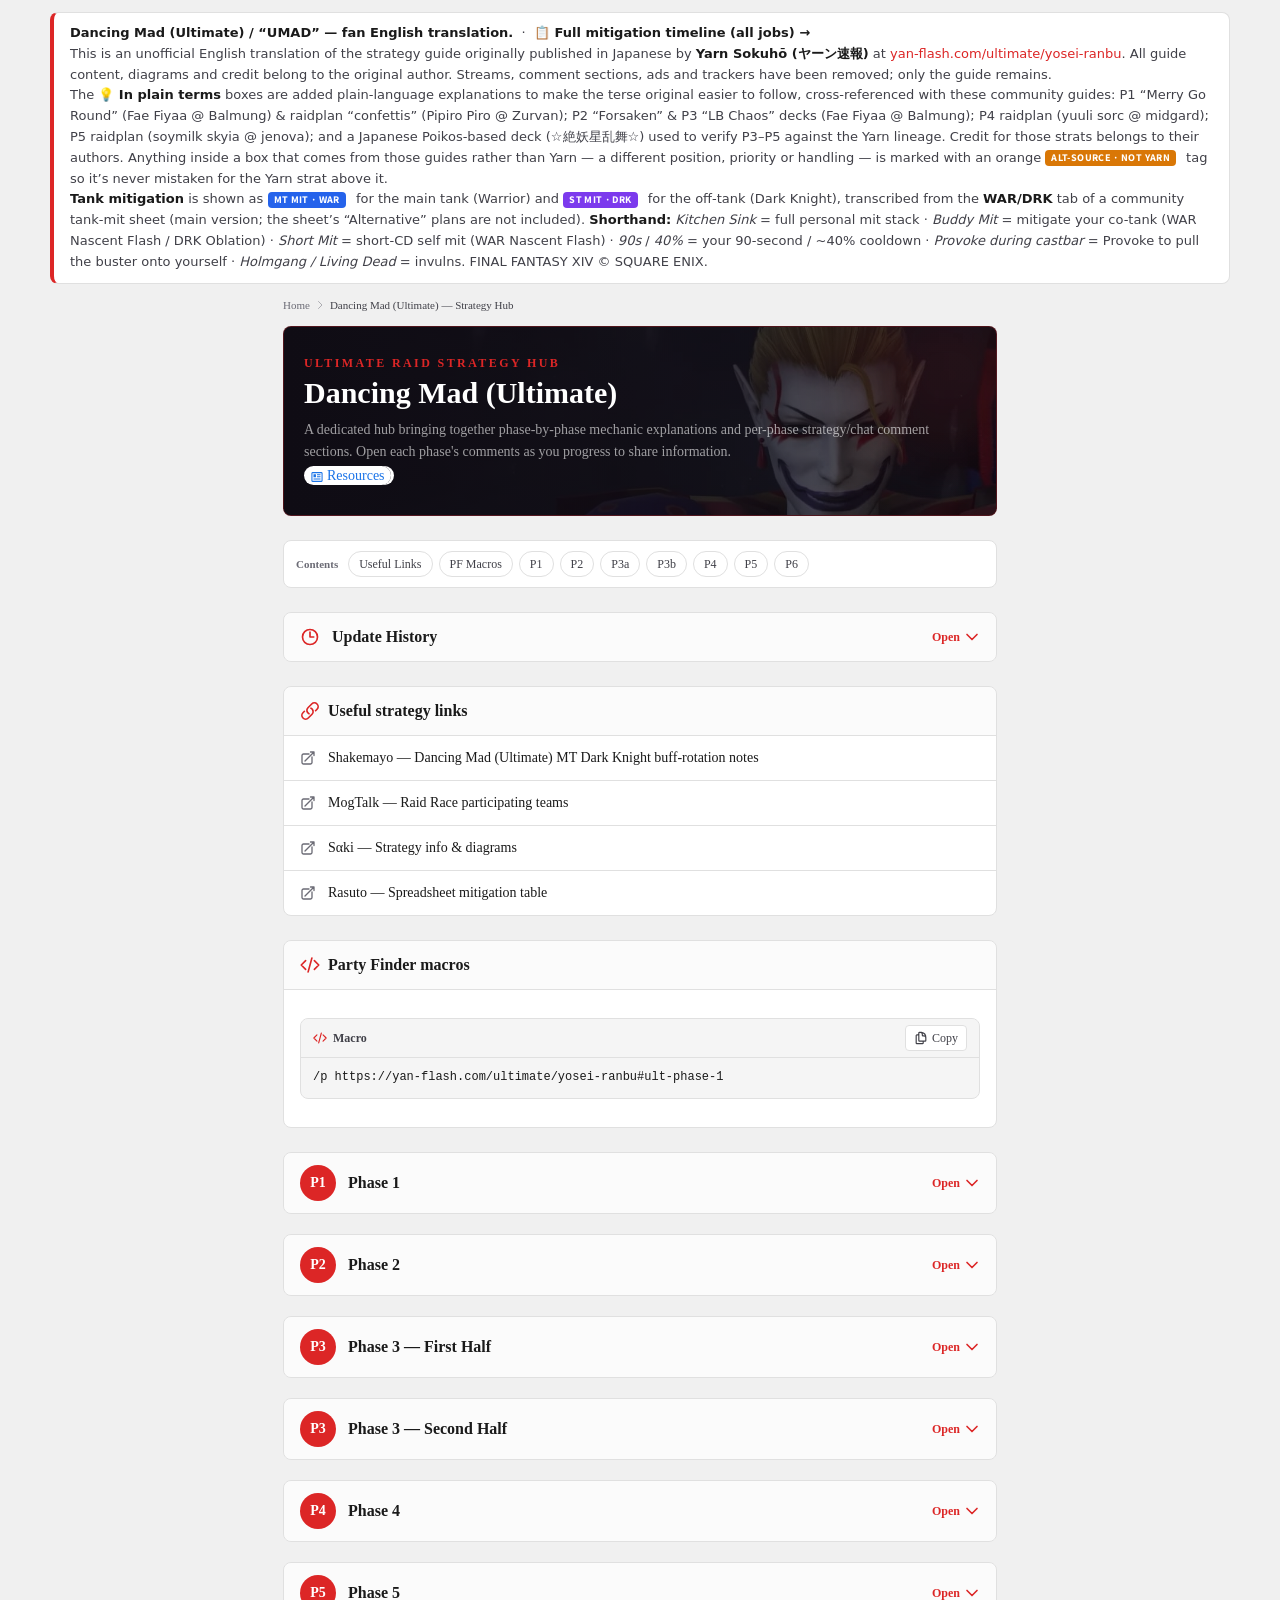
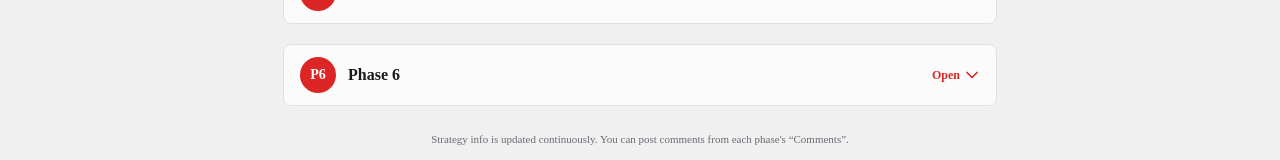
==== commit 52dc171f: "Add combined P1-P5 all-job mitigation timeline page (filterable by job); link from guide" ====
--- a/index.html
+++ b/index.html
@@ -51,7 +51,8 @@
 <body class="noto_sans_jp_123251a2-module__B6ETAG__className">
   <div class="min-h-screen flex flex-col">
     <div class="umad-credit">
-      <b>Dancing Mad (Ultimate) / “UMAD” — fan English translation.</b><br>
+      <b>Dancing Mad (Ultimate) / “UMAD” — fan English translation.</b>
+      &nbsp;·&nbsp; <a href="timeline.html"><b>📋 Full mitigation timeline (all jobs) →</b></a><br>
       This is an unofficial English translation of the strategy guide originally published in Japanese by
       <b>Yarn Sokuhō (ヤーン速報)</b> at
       <a href="https://yan-flash.com/ultimate/yosei-ranbu" rel="nofollow noopener" target="_blank">yan-flash.com/ultimate/yosei-ranbu</a>.
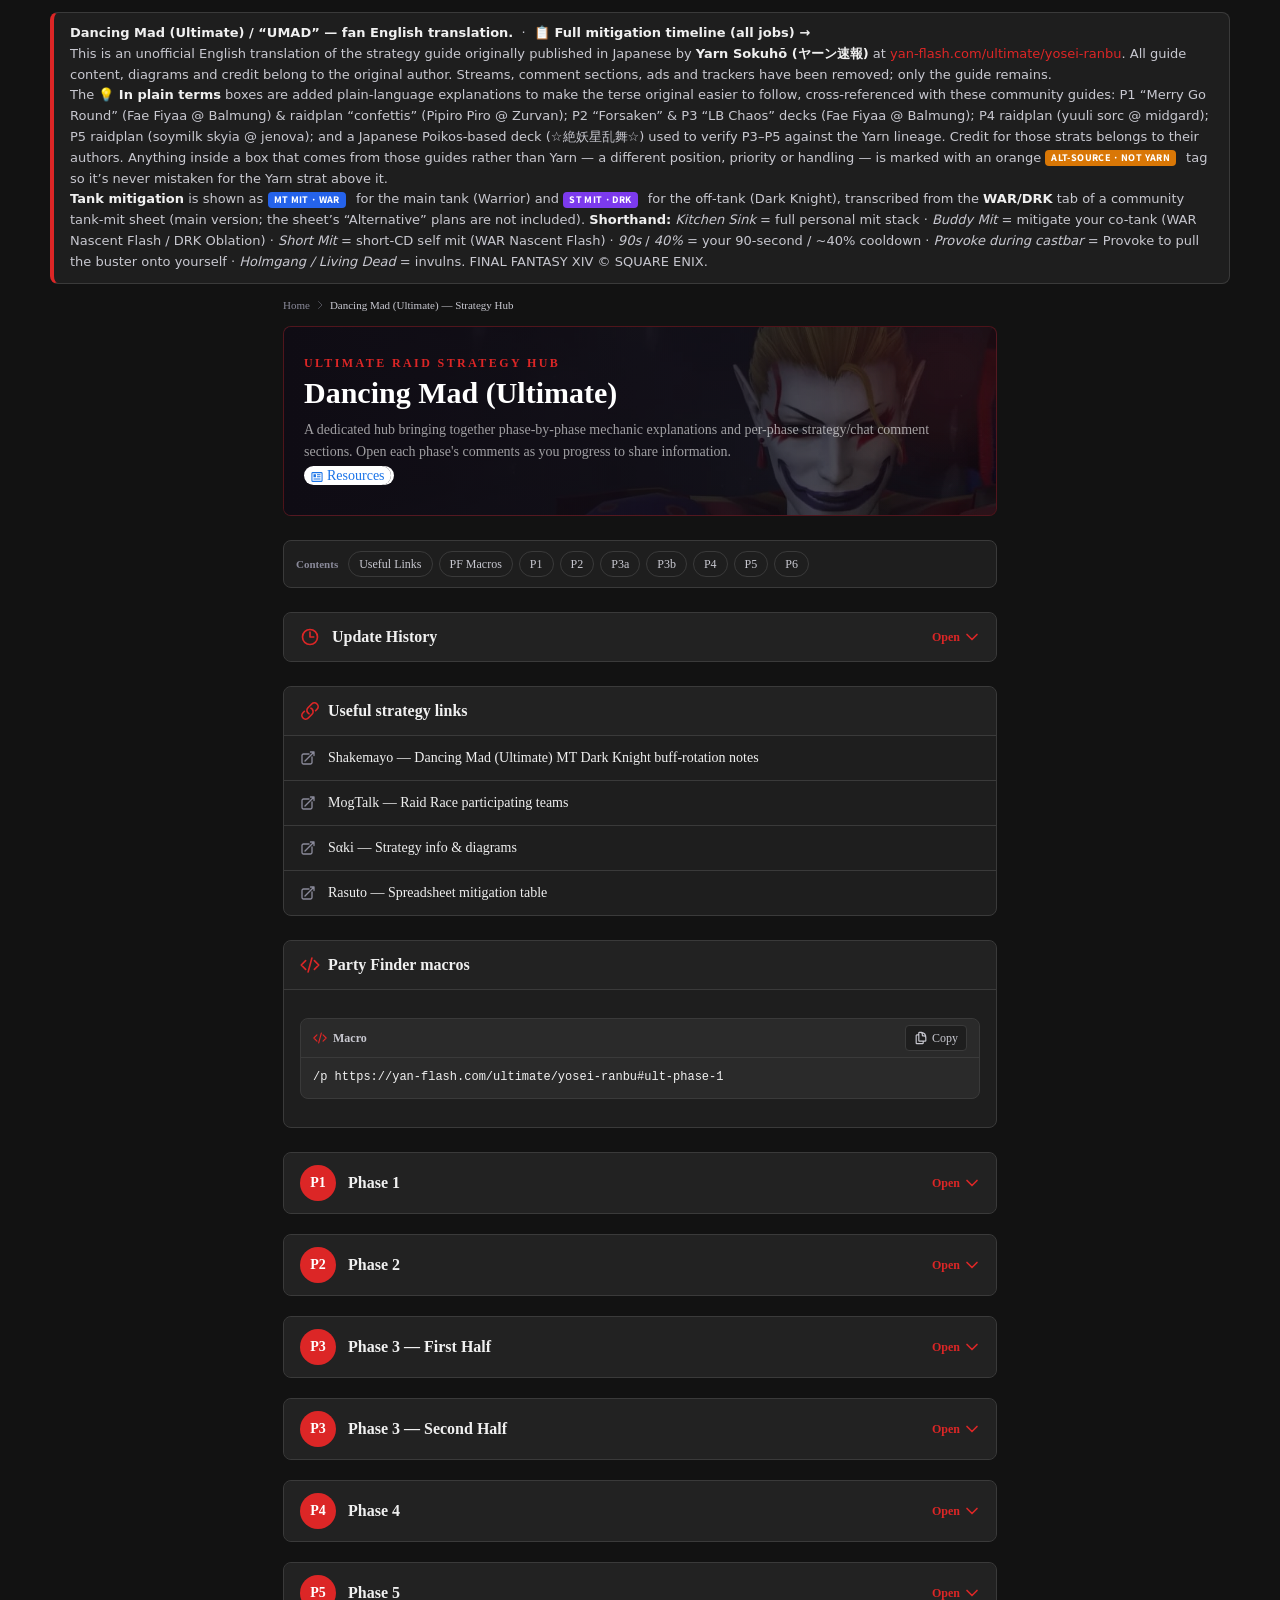
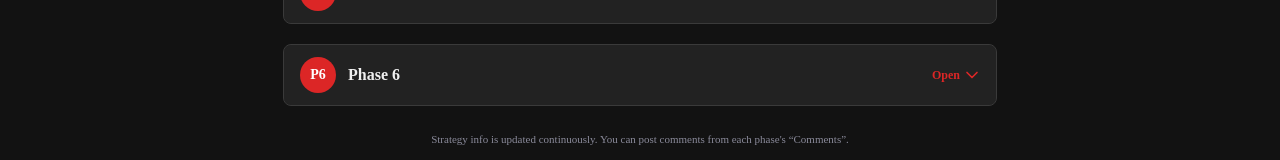
==== commit 2b57e119: "Guide: switch to the site's native dark theme (data-theme=dark) to match the timeline page" ====
--- a/index.html
+++ b/index.html
@@ -1,5 +1,5 @@
 <!DOCTYPE html>
-<html lang="en">
+<html lang="en" data-theme="dark">
 <head>
   <meta charset="UTF-8">
   <meta name="viewport" content="width=device-width, initial-scale=1">
